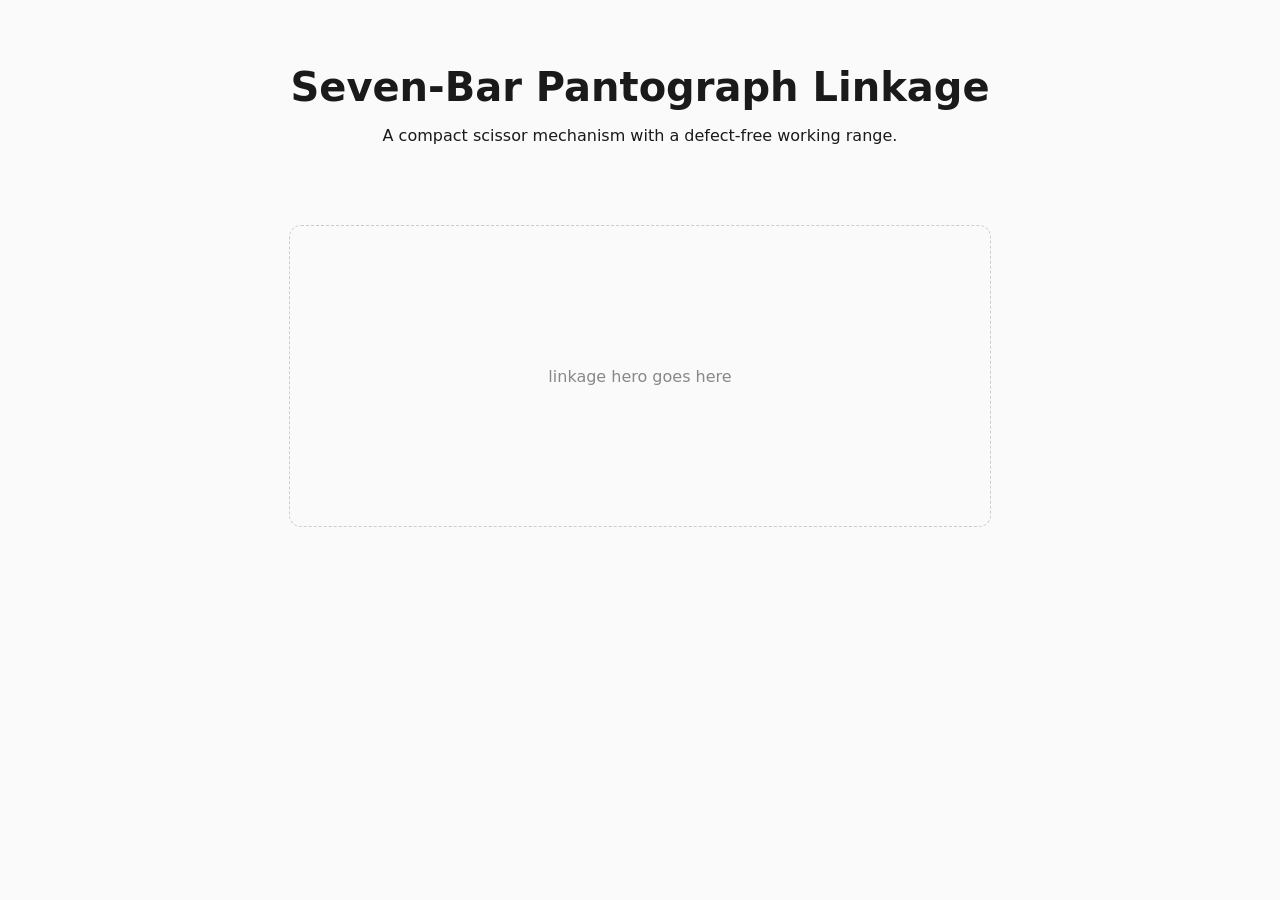
==== index.html @ 29b4f390 "Update index.html" ====
<!DOCTYPE html>
<html lang="en">
<head>
  <meta charset="UTF-8">
  <meta name="viewport" content="width=device-width, initial-scale=1.0">
  <title>Seven-Bar Pantograph Linkage</title>
  <link rel="stylesheet" href="styles.css">   <!-- pulls in the CSS -->
</head>
<body>
  <header>
    <h1>Seven-Bar Pantograph Linkage</h1>
    <p>A compact scissor mechanism with a defect-free working range.</p>
  </header>

  <main>
    <section id="hero">
      <div class="hero-placeholder">linkage hero goes here</div>
    </section>
  </main>

  <script src="script.js"></script>   <!-- pulls in the JS, at the end -->
</body>
</html>
---- styles.css ----
body {
  font-family: system-ui, sans-serif;
  margin: 0;
  color: #1a1a1a;
  background: #fafafa;
}

header {
  text-align: center;
  padding: 4rem 1rem 2rem;
}

h1 {
  font-size: 2.5rem;
  margin: 0 0 0.5rem;
}

.hero-placeholder {
  max-width: 700px;
  margin: 2rem auto;
  height: 300px;
  display: flex;
  align-items: center;
  justify-content: center;
  border: 1px dashed #ccc;
  border-radius: 12px;
  color: #888;
}
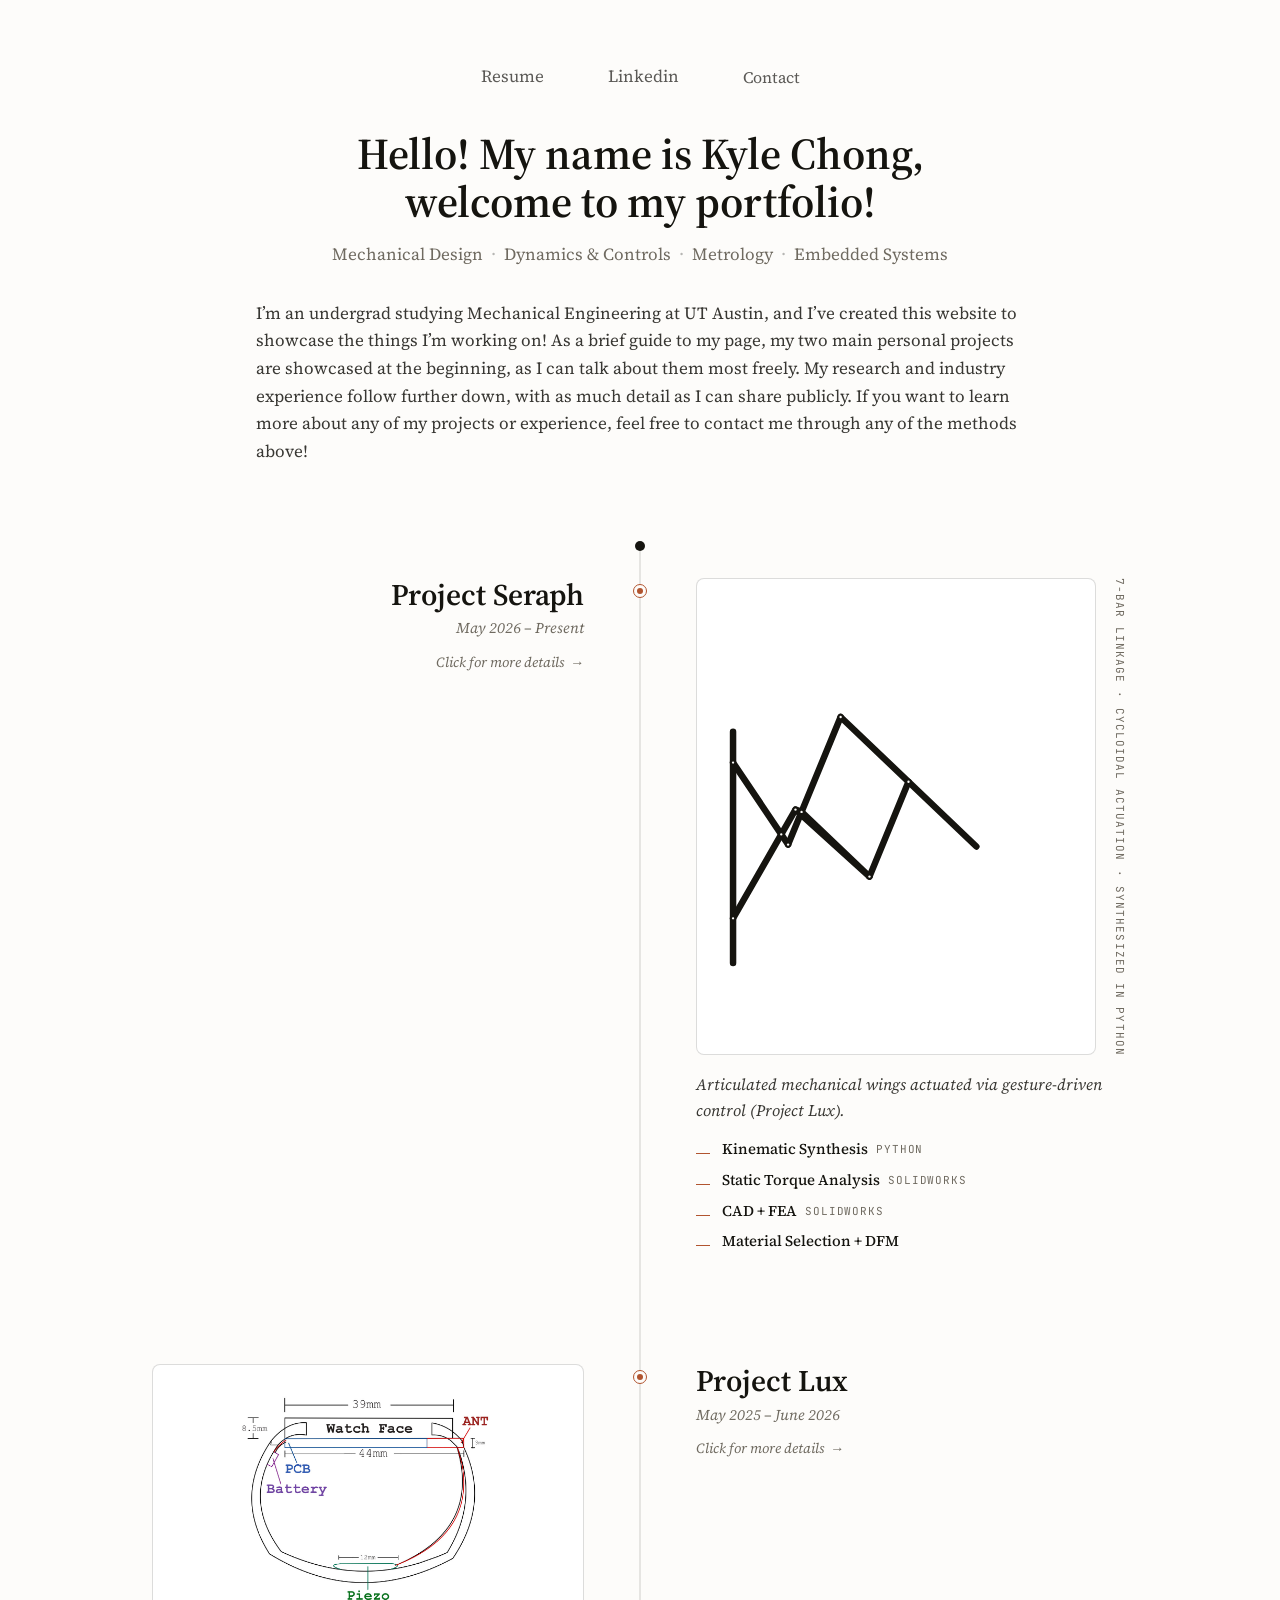
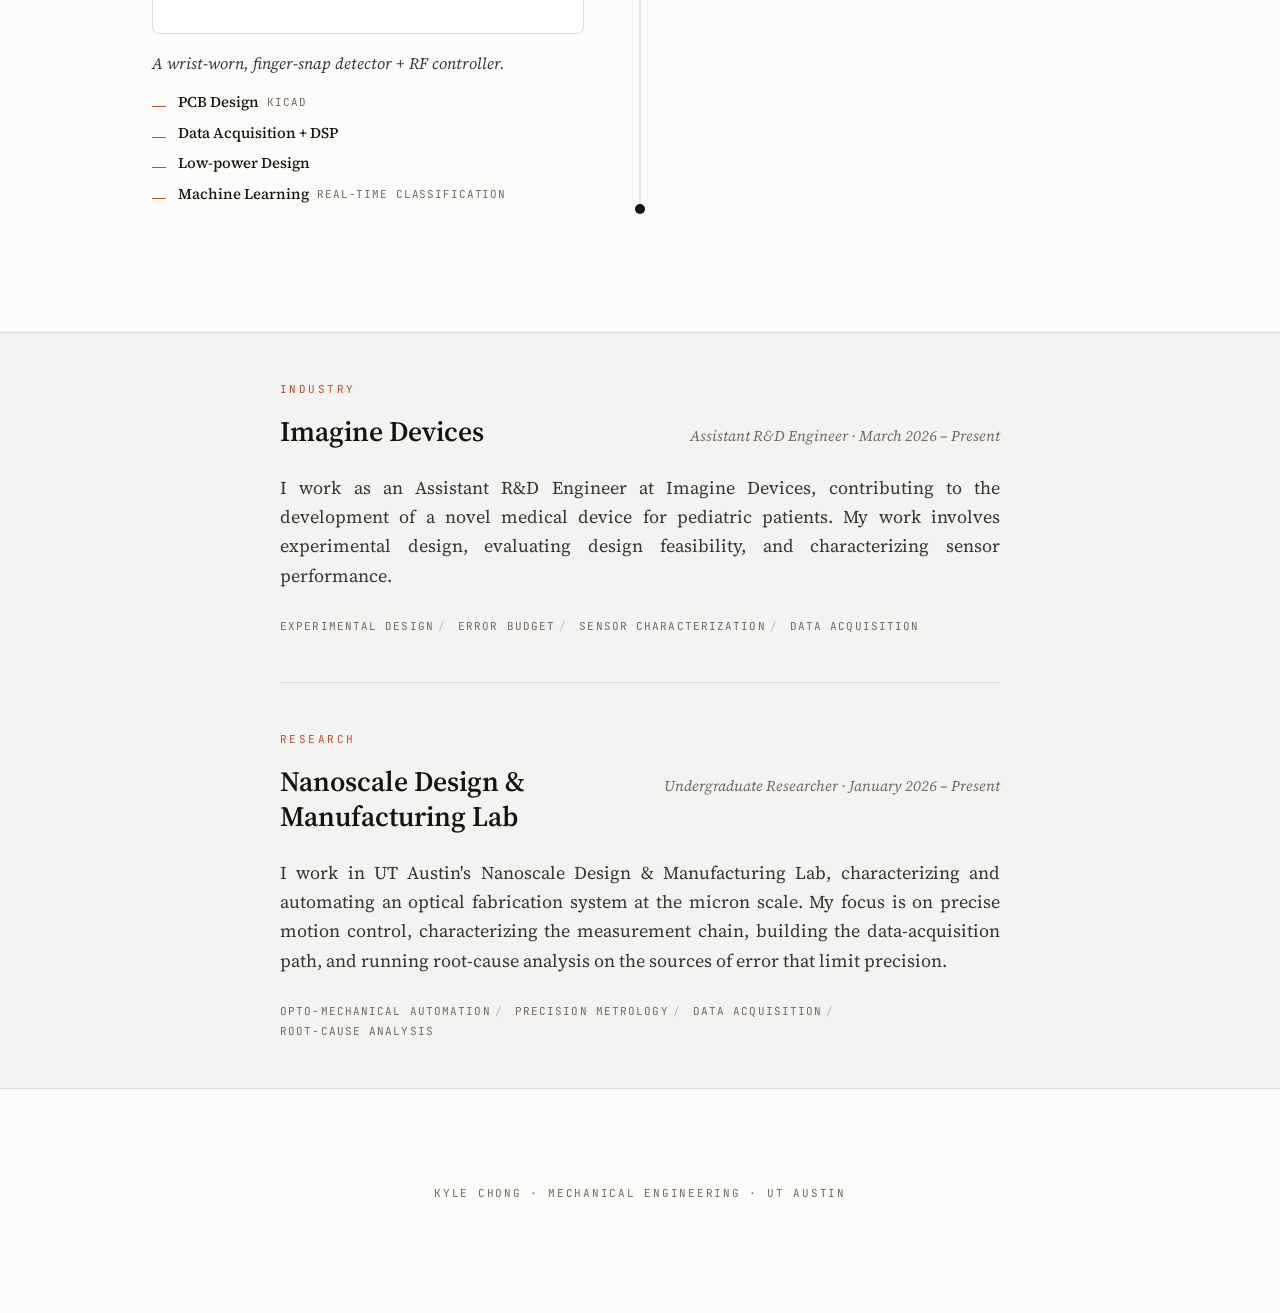
==== commit e3231a3f: "Add portfolio pages and wire up navigation links - index.html: main portfolio (replaces Vite placeho" ====
--- a/index.html
+++ b/index.html
@@ -1,23 +1,193 @@
-<!DOCTYPE html>
-<html lang="en">
+﻿<!DOCTYPE html>
+<html>
 <head>
-  <meta charset="UTF-8">
-  <meta name="viewport" content="width=device-width, initial-scale=1.0">
-  <title>Seven-Bar Pantograph Linkage</title>
-  <link rel="stylesheet" href="styles.css">   <!-- pulls in the CSS -->
+  <meta charset="utf-8">
+  <title>Kyle Chong — Portfolio</title>
+  <style>
+    * { margin: 0; padding: 0; box-sizing: border-box; }
+    body { background: #fdfcfa; display: flex; align-items: center; justify-content: center; min-height: 100vh; font-family: -apple-system, BlinkMacSystemFont, sans-serif; }
+    #__bundler_loading { position: fixed; bottom: 20px; right: 20px; font: 13px/1.4 -apple-system, BlinkMacSystemFont, sans-serif; color: #666; background: #fff; padding: 8px 14px; border-radius: 8px; box-shadow: 0 1px 4px rgba(0,0,0,0.12); z-index: 10000; }
+    #__bundler_thumbnail { position: fixed; inset: 0; width: 100%; height: 100%; display: flex; align-items: center; justify-content: center; background: #fdfcfa; z-index: 9999; }
+    #__bundler_thumbnail svg { width: 100%; height: 100%; object-fit: contain; }
+    #__bundler_placeholder { color: #999; font-size: 14px; }
+  </style>
+  <noscript>
+    <style>#__bundler_loading { display: none; }</style>
+    <div style="position:fixed;bottom:12px;left:12px;font:13px/1.4 -apple-system,BlinkMacSystemFont,sans-serif;color:#999;background:rgba(255,255,255,0.9);padding:6px 12px;border-radius:6px;box-shadow:0 1px 4px rgba(0,0,0,0.08);z-index:10000;">
+      This page requires JavaScript to display.
+    </div>
+  </noscript>
 </head>
 <body>
-  <header>
-    <h1>Seven-Bar Pantograph Linkage</h1>
-    <p>A compact scissor mechanism with a defect-free working range.</p>
-  </header>
+  <div id="__bundler_thumbnail">
+  <svg viewBox="0 0 1200 800" xmlns="http://www.w3.org/2000/svg">
+    <rect width="1200" height="800" fill="#fdfcfa"></rect>
+    <line x1="600" y1="180" x2="600" y2="640" stroke="#15140f" stroke-opacity="0.2" stroke-width="3"></line>
+    <circle cx="600" cy="300" r="16" fill="#fdfcfa" stroke="#b1542f" stroke-width="4"></circle>
+    <circle cx="600" cy="300" r="6" fill="#b1542f"></circle>
+    <circle cx="600" cy="520" r="16" fill="#fdfcfa" stroke="#b1542f" stroke-width="4"></circle>
+    <circle cx="600" cy="520" r="6" fill="#b1542f"></circle>
+    <text x="600" y="130" text-anchor="middle" font-family="Georgia, serif" font-size="64" font-weight="600" fill="#15140f">KC</text>
+  </svg>
+</div>
+  <div id="__bundler_loading">Unpacking...</div>
 
-  <main>
-    <section id="hero">
-      <div class="hero-placeholder">linkage hero goes here</div>
-    </section>
-  </main>
+  <script>
+    
+document.addEventListener('DOMContentLoaded', async function() {
+  const loading = document.getElementById('__bundler_loading');
+  function setStatus(msg) { if (loading) loading.textContent = msg; }
 
-  <script src="script.js"></script>   <!-- pulls in the JS, at the end -->
+  // Error sink persists across replaceWith since it's on window, not the DOM.
+  window.addEventListener('error', function(e) {
+    var p = document.body || document.documentElement;
+    var d = document.getElementById('__bundler_err') || p.appendChild(document.createElement('div'));
+    d.id = '__bundler_err';
+    d.style.cssText = 'position:fixed;bottom:12px;left:12px;right:12px;font:12px/1.4 ui-monospace,monospace;background:#2a1215;color:#ff8a80;padding:10px 14px;border-radius:8px;border:1px solid #5c2b2e;z-index:99999;white-space:pre-wrap;max-height:40vh;overflow:auto';
+    d.textContent = (d.textContent ? d.textContent + String.fromCharCode(10) : '') +
+      '[bundle] ' + (e.message || e.type) +
+      (e.filename ? ' (' + e.filename.slice(0, 60) + ':' + e.lineno + ')' : '');
+  }, true);
+
+  try {
+    const manifestEl = document.querySelector('script[type="__bundler/manifest"]');
+    const templateEl = document.querySelector('script[type="__bundler/template"]');
+    if (!manifestEl || !templateEl) {
+      setStatus('Error: missing bundle data');
+      console.error('[bundler] Missing script tags — manifestEl:', !!manifestEl, 'templateEl:', !!templateEl);
+      return;
+    }
+
+    const manifest = JSON.parse(manifestEl.textContent);
+    let template = JSON.parse(templateEl.textContent);
+
+    const uuids = Object.keys(manifest);
+    setStatus('Unpacking ' + uuids.length + ' assets...');
+
+    const blobUrls = {};
+    await Promise.all(uuids.map(async (uuid) => {
+      const entry = manifest[uuid];
+      try {
+        const binaryStr = atob(entry.data);
+        const bytes = new Uint8Array(binaryStr.length);
+        for (let i = 0; i < binaryStr.length; i++) bytes[i] = binaryStr.charCodeAt(i);
+
+        let finalBytes = bytes;
+        if (entry.compressed) {
+          if (typeof DecompressionStream !== 'undefined') {
+            const ds = new DecompressionStream('gzip');
+            const writer = ds.writable.getWriter();
+            const reader = ds.readable.getReader();
+            writer.write(bytes);
+            writer.close();
+            const chunks = [];
+            let totalLen = 0;
+            while (true) {
+              const { done, value } = await reader.read();
+              if (done) break;
+              chunks.push(value);
+              totalLen += value.length;
+            }
+            finalBytes = new Uint8Array(totalLen);
+            let offset = 0;
+            for (const chunk of chunks) { finalBytes.set(chunk, offset); offset += chunk.length; }
+          } else {
+            console.warn('DecompressionStream not available, asset ' + uuid + ' may not render');
+          }
+        }
+
+        blobUrls[uuid] = URL.createObjectURL(new Blob([finalBytes], { type: entry.mime }));
+      } catch (err) {
+        console.error('Failed to decode asset ' + uuid + ':', err);
+        blobUrls[uuid] = URL.createObjectURL(new Blob([], { type: entry.mime }));
+      }
+    }));
+
+    const extResEl = document.querySelector('script[type="__bundler/ext_resources"]');
+    const extResources = extResEl ? JSON.parse(extResEl.textContent) : [];
+    const resourceMap = {};
+    for (const entry of extResources) {
+      if (blobUrls[entry.uuid]) resourceMap[entry.id] = blobUrls[entry.uuid];
+    }
+
+    setStatus('Rendering...');
+    for (const uuid of uuids) template = template.split(uuid).join(blobUrls[uuid]);
+    // Patch navigation and project page links
+    template = template.replace('href="#" className="text-ink/70 transition-colors hover:text-ink">Linkedin</a>', 'href="https://www.linkedin.com/in/kylechong7" className="text-ink/70 transition-colors hover:text-ink">Linkedin</a>');
+    template = template.replace('    <a href="#"\n       className={"inline-flex items-center font-serif text-[16px] leading-none', '    <a href="contact.html"\n       className={"inline-flex items-center font-serif text-[16px] leading-none');
+    template = template.replace('    id: "seraph",\n    title: "Project Seraph",', '    id: "seraph",\n    href: "project-seraph.html",\n    title: "Project Seraph",');
+    template = template.replace('    id: "lux",\n    title: "Project Lux",', '    id: "lux",\n    href: "project-lux.html",\n    title: "Project Lux",');
+    template = template.replace('function DetailCue({ variant, side }) {', 'function DetailCue({ variant, side, href }) { href = href || "#";');
+    template = template.replace(/href="#" className=\{common/g, 'href={href} className={common');
+    template = template.replace('<a href="#" className="group/media block cursor-pointer">', '<a href={p.href || "#"} className="group/media block cursor-pointer">');
+    template = template.replace('<DetailCue variant={detailCue} side={side} />', '<DetailCue variant={detailCue} side={side} href={p.href} />');
+
+    // Strip integrity + crossorigin — blob URLs from a file:// document inherit
+    // a null origin, so crossorigin forces a CORS fetch that SRI then rejects.
+    // The manifest bytes are ours; SRI protects against CDN compromise, not this.
+    template = template.replace(/\s+integrity="[^"]*"/gi, '').replace(/\s+crossorigin="[^"]*"/gi, '');
+
+    const resourceScript = '<script>window.__resources = ' +
+      JSON.stringify(resourceMap).split('</' + 'script>').join('<\\/' + 'script>') +
+      ';</' + 'script>';
+    // Inject after <head> so the DOCTYPE stays first; prepending the script
+    // would push the parser into quirks mode. DOMParser always emits a <head>
+    // (synthesizing one if the source HTML omitted it) but may carry
+    // attributes through, so match the full opening tag. slice() rather than
+    // replace() keeps us clear of $-pattern substitution in resourceScript.
+    const headOpen = template.match(/<head[^>]*>/i);
+    if (headOpen) {
+      const i = headOpen.index + headOpen[0].length;
+      template = template.slice(0, i) + resourceScript + template.slice(i);
+    }
+
+    // Parse the template and swap the root element. Scripts inserted via
+    // DOMParser/replaceWith are inert per spec — re-create each with
+    // createElement so they execute, awaiting onload for src scripts to
+    // preserve ordering (React before ReactDOM before Babel before text/babel).
+    const doc = new DOMParser().parseFromString(template, 'text/html');
+    document.documentElement.replaceWith(doc.documentElement);
+    const dead = Array.from(document.scripts);
+    for (const old of dead) {
+      const s = document.createElement('script');
+      for (const a of old.attributes) s.setAttribute(a.name, a.value);
+      s.textContent = old.textContent;
+      // text/babel scripts with a src: fetch and inline. transformScriptTags
+      // does XHR against the src, but blob:null/ from a file:// origin is
+      // silently dropped. Inlining makes it a plain inline babel script,
+      // which transformScriptTags handles unconditionally.
+      if ((s.type === 'text/babel' || s.type === 'text/jsx') && s.src) {
+        const r = await fetch(s.src);
+        s.textContent = await r.text();
+        s.removeAttribute('src');
+      }
+      const p = s.src ? new Promise(function(r) { s.onload = s.onerror = r; }) : null;
+      old.replaceWith(s);
+      if (p) await p;
+    }
+    // Babel standalone auto-transforms type=text/babel on DOMContentLoaded,
+    // which fired before we swapped the document. Trigger manually if present.
+    if (window.Babel && typeof window.Babel.transformScriptTags === 'function') {
+      window.Babel.transformScriptTags();
+    }
+  } catch (err) {
+    setStatus('Error unpacking: ' + err.message);
+    console.error('Bundle unpack error:', err);
+  }
+});
+
+  </script>
+
+  <script type="__bundler/manifest">
+{"25f52b22-35af-4765-845d-dd92d8c0f2a4":{"mime":"image/jpeg","compressed":false,"data":"/9j/4AAQSkZJRgABAQAASABIAAD/4QCMRXhpZgAATU0AKgAAAAgABQESAAMAAAABAAEAAAEaAAUAAAABAAAASgEbAAUAAAABAAAAUgEoAAMAAAABAAIAAIdpAAQAAAABAAAAWgAAAAAAAABIAAAAAQAAAEgAAAABAAOgAQADAAAAAQABAACgAgAEAAAAAQAABFygAwAEAAAAAQAAA8EAAAAA/8AAEQgDwQRcAwERAAIRAQMRAf/EAB8AAAEFAQEBAQEBAAAAAAAAAAABAgMEBQYHCAkKC//[base64]/j5+v/EAB8BAAMBAQEBAQEBAQEAAAAAAAABAgMEBQYHCAkKC//[base64]/j5+v/bAEMAAwMDAwMDBAMDBAYEBAQGCAYGBgYICggICAgICg0KCgoKCgoNDQ0NDQ0NDQ8PDw8PDxISEhISFBQUFBQUFBQUFP/bAEMBAwMDBQUFCQUFCRUODA4VFRUVFRUVFRUVFRUVFRUVFRUVFRUVFRUVFRUVFRUVFRUVFRUVFRUVFRUVFRUVFRUVFf/dAAQAjP/aAAwDAQACEQMRAD8A/[base64]//Q/[base64]//R/[base64]//S/[base64]//T/[base64]//U/[base64]//V/[base64]//W/[base64]//X/[base64]//Q/[base64]//R/[base64]//S/[base64]/9P9UqACgAoAKACgAoAKACgAoAKACgAoAKACgAoAKACgAoAKACgAoAKACgAoAKACgAoAKACgD57/AGrSR+zv8QcH/mGH/wBGpQBu/s5kn4DfDgk5P/CPWHX/AK4rQB7PQAUAFABQAUAFABQAUAFABQAUAFABQAUAFABQAUAFABQAUAFABQAUAFABQAUAFABQAUAFABQAUAc3qPjLwhpFyLPVtf02wuSdoiubqGJ8nttdgc0Ab1vc293AlzaTJPDIMpJGwZWHqCMg0ATUAVry9s9Pt5Lu/uIrW3iGXlmdURR6lmIA/GgDM0fxR4a8QlxoGs2OqmLl/sdxFPt7c+WxxQBuUAFABQAUAFABQAUAFABQAUAFABQAUAFABQAUAFABQAUAFABQAUAFABQAUAFABQAUAFABQAUAFABQAUAFABQAUAFABQAUAFABQB4n4g+OGheH/jd4X+B1xp11LqnijTpdRjvEKeREqCcqjAncS32aTJA4+Xrk7QD2ygAoAKACgAoAKACgAoAKACgAoAKACgAoAKACgAoAKACgAoAKACgAoAKACgAoAKACgAoA/9T9UqACgAoAKACgAoAKACgAoAKACgAoAKACgAoAKACgAoAKACgAoAKACgAoAKACgAoAKACgD57/AGrv+TdviD/2DP8A2qlAG5+zl/yQb4cf9i9Yf+iVoA9ooAKACgAoAKACgAoAKACgAoAKACgAoAKACgAoAKACgAoAKACgAoAKACgAoAKACgAoAKACgAoA4/x5oGu+KPDF5oXh3XpfDV5emNDqECb5oot4MvlcrtdkBVX/AIc5HPNAHn+k/s4fBXS7I2kvhCx1WWQfvrvU0+2XUrH7zvNLubcTySuOaB3POtI0VPgj8b/Dng3whPKng3x/bXrHR5JGkisLy0USma23ElEkX5WXpnJ7AAHufWtBJ8nar4ftvj38X9e0HxM8k3gb4cG3t20tZGWLUNUuI/NaWbYRlIEOwKT9456Egg9kb3jb9nbwnHpb678J9Nt/B3jXSEM+k3unAW6tMgyIp0HySRyfcbcp4OfWgL9z1H4U+OY/iP8AD/RPF6x+RPfQlLqEjBiuoGMVwmPRZEbHtg0A0ehUCEDBuhB+lAACCSMjI7UALQAhIGMkDPSgBSQBknAoAMg8jmgAoAKACgAoAKACgAoAKACgAoAKACgAoAKACgAoAKACgAoAKACgAoAKACgAoAKACgAoAKACgAoAKACgAoA/Pj4m/wDKQf4S/wDYsyf+g6tQB+g9ABQAUAFABQAUAFABQAUAFABQAUAFABQAUAFABQAUAFABQAUAFABQAUAFABQAUAFABQB//9X9UqACgAoAKACgAoAKACgAoAKACgAoAKACgAoAKACgAoAKACgAoAKACgAoAKACgAoAKACgD57/AGrv+TdviD/2DP8A2qlAG5+zl/yQb4cf9i9Yf+iVoA9ooAKACgAoAKACgAoAKACgAoAKACgAoAKACgAoAKACgAoAKACgAoAKACgAoAKACgAoAKACgAoAKAPKPiZr3xb0SOB/hl4SsPEwaJ2n+1XwtXRx90JGwCsCO/mD0460DR4N8CtRu/HHxM1TxT8Wbl7P4k6Tava2fh2W3a1i06xdzumtQ7N55kPDSgkgcHIIoGz7QoJPk611+w+Cfxu8U2/[base64]/xE+HWp/BfxN4PsfgVq9x4fm8e3MuhXkV7PLe26s6B1u1WdnKzR4Ygg+2ACQWCfc0Pij8GNF+DXgC6+KvgzV9XHjHwxJbXs2o3V/PKdQHnok0dzGzmMpIrNwFHocjNAJ3PZP2h/Ctp4l+F2t+JDqWp6bd+G9Iv9Sszp93JbK0qW5kXzlQ4cAqOD05weaBI8p+G37PNv8QvA2i+LPjJrWpa9rep6bbSWQgvZoIdPtjCv2cRLGVDS7MNI7htzk5ycsUNs5/4T/DzX/jRa6nZfFnxJe6x4Z8CaldeHbGxt55bU3slo/zXV88TB5HCMipz2J6k7gG7HrHwatZ/AvxP8efCOyvrm88OaVb2Gq6XHdytPJai8UrLCsjksUDLlQSccnqSSxM+nqBBQAUAFABQAUAFABQAUAFABQAUAFABQAUAFABQAUAFABQAUAFABQAUAFABQAUAFABQAUAFABQAUAFAH58fE3/lIP8ACX/sWZP/AEHVqAP0HoAKACgAoAKACgAoAKACgAoAKACgAoAKACgAoAKACgAoAKACgAoAKACgAoAKACgAoAKAP//W/VKgAoAKACgAoAKACgAoAKACgAoAKACgAoAKACgAoAKACgAoAKACgAoAKACgAoAKACgAoA+e/wBq7/k3b4g/9gz/ANqpQB8p/DD9l7x74x+G3g/xPpvxu8R6DaanotjNFp0AkaK2UwIPLjKXMY2jHHyDjrk80Adz/wAMc/Ev/o4XxR/3xN/8m0AH/DHPxL/6OF8Uf98Tf/JtAB/wxz8S/wDo4XxR/wB8Tf8AybQAf8Mc/Ev/AKOF8Uf98Tf/ACbQAf8ADHPxL/6OF8Uf98Tf/JtAB/wxz8S/+jhfFH/fE3/ybQAf8Mc/Ev8A6OF8Uf8AfE3/AMm0AH/DHPxL/wCjhfFH/fE3/wAm0AH/AAxz8S/+jhfFH/fE3/ybQAf8Mc/Ev/o4XxR/3xN/8m0AH/DHPxL/AOjhfFH/AHxN/wDJtAB/wxz8S/8Ao4XxR/3xN/8AJtAB/wAMc/Ev/o4XxR/3xN/8m0AH/DHPxL/6OF8Uf98Tf/JtAB/wxz8S/wDo4XxR/wB8Tf8AybQAf8Mc/Ev/AKOF8Uf98Tf/ACbQAf8ADHPxL/6OF8Uf98Tf/JtAB/wxz8S/+jhfFH/fE3/ybQAf8Mc/Ev8A6OF8Uf8AfE3/AMm0AH/DHPxL/wCjhfFH/fE3/wAm0AH/AAxz8S/+jhfFH/fE3/ybQAf8Mc/Ev/o4XxR/3xN/8m0AH/DHPxL/AOjhfFH/AHxN/wDJtAB/wxz8S/8Ao4XxR/3xN/8AJtAB/wAMc/Ev/o4XxR/3xN/8m0AMk/Y3+JjoyD9oXxPkjHzRzkfiPto/nQA8fscfEv8A6OF8Uf8AfE3/AMm0AH/DHPxL/wCjhfFH/fE3/wAm0AH/AAxz8S/+jhfFH/fE3/ybQB9ZfCrwRq/w88F2fhXW/E134uu7WSZzqV6GE0gkcuFbdJIflzgfN0oA9FoAKACgD5l+O8NnaeOvg7rWm4XxOfFUFlFs/wBZJpk0b/bw3coq7SfQn3oGj6aoEZOuaBonibTZdH8Radb6pYT48y3uo1ljbHQ7WBGR2PUUAeZ3GgfB/wCBOg6t43tdC07w9bWcDNPPbQIszjtEh+8S7YCqDgnFA9zD/Zt8P6zpPw7fW/EcBtNV8YaleeILi3brEL6TfGh9/LCkg8gnB5FAMp2n/J1+p/8AYg2v/pzlpdQ6FL46/wDJQPgp/wBjS3/pO1MEa/7U3/JAPHH/AF5xf+lEVALc6b4w/wDJDfHP/Yr6j/6RvQC3N34U/wDJL/BP/YA03/0ljoB7nkv7Mf8AyBfiF/2PetfzipIGTeE/+Tn/AIif9i9o/wD6FJTDofSNAgoAKACgD5++N3wV8R/FifRbjw78RNW8BtpaTpMNN8xluhKUKFwk0IBj2tg853dsUAeE/wDDHPxL/wCjhfFH/fE3/wAm0AH/AAxz8S/+jhfFH/fE3/ybQBGf2NviZ5of/hoXxNgKR/q589fX7b09sUASf8Mc/Ev/AKOF8Uf98Tf/ACbQAf8ADHPxL/6OF8Uf98Tf/JtAB/wxz8S/+jhfFH/fE3/ybQAf8Mc/Ev8A6OF8Uf8AfE3/AMm0AH/DHPxL/wCjhfFH/fE3/wAm0AH/AAxz8S/+jhfFH/fE3/ybQAf8Mc/Ev/o4XxR/3xN/8m0AH/DHPxL/AOjhfFH/AHxN/wDJtAB/wxz8S/8Ao4XxR/3xN/8AJtAB/wAMc/Ev/o4XxR/3xN/8m0AH/DHPxL/6OF8Uf98Tf/JtAB/wxz8S/wDo4XxR/wB8Tf8AybQAf8Mc/Ev/AKOF8Uf98Tf/ACbQAf8ADHPxL/6OF8Uf98Tf/JtAB/wxz8S/+jhfFH/fE3/ybQAf8Mc/Ev8A6OF8Uf8AfE3/AMm0AH/DHPxL/wCjhfFH/fE3/wAm0AH/AAxz8S/+jhfFH/fE3/ybQAf8Mc/Ev/o4XxR/3xN/8m0AH/DHPxL/AOjhfFH/AHxN/wDJtAB/wxz8S/8Ao4XxR/3xN/8AJtAB/wAMc/Ev/o4XxR/3xN/8m0AH/DHPxL/6OF8Uf98Tf/JtAB/wxz8S/wDo4XxR/wB8Tf8AybQAf8Mc/Ev/AKOF8Uf98Tf/ACbQAf8ADHPxL/6OF8Uf98Tf/JtAHlcHgjVfh5+2p8GfC2teKL7xheW3hy5dtS1H/XOJP7WYJyzttXOBudj74wAAfqXQAUAFABQAUAFABQAUAFABQAUAFABQAUAFABQAUAFABQAUAFABQAUAFABQAUAFABQAUAf/1/1SoAKACgAoAKACgAoAKACgAoAKACgAoAKACgAoAKACgAoAKACgAoAKACgAoAKACgAoAKAPnv8Aau/5N2+IP/YM/wDaqUAbn7OX/JBvhx/2L1h/6JWgD2igAoAKACgAoAKACgAoAKACgAoAKACgAoAKACgAoAKACgAoAKACgAoAKACgAoAKACgAoAKACgDzT4lfDgfEC0sJLPXL/wAN61o0rXGnajYSYaKVhtIkiPySxsBhkbqOMjJoGmebrpf7WOnQ/YLPXvBGsxj5Vvr+2vre5x6tFbkxE/kKA0NvwD8INW03xQ/xF+Juv/8ACW+MPLaC0dY/JstOhf70dpDk4LZO5zgkcepIDZ7xQI8N8TWv7R0XiG+k8Faj4Pn0K4YG2j1eC+S5txtAIzbsVk5yckjr2HFA9DC0n4I6/wCJNdsvFHxv8Sp4uuNLkE1hpFrB9n0m2mH/AC0MRy07DjaZOncHsBfsfRxB2kJgHHGRwPwoEfKVh8Jfjvb/ABJHxGuvHWiS3ktlFpU6LpbhWsY5zPsVfN4Ylj827PvQVdHoHxk+Gvijx9P4S1TwhrVromqeFNSbUIZbuA3CMxjKAbAR0z3oEmanxC8A6/8AEH4Raj4B1LVLZda1WyhguL9IWWAzI6O7rFuJCsVOBu4zQF9ThPEfw6+OviX4e3Pgu+8b6J5+pJdWd9cLpjqJLG4hWIRqPN+VxlyWA7j05Auj0H4S+FfHng3w5H4e8a67Y65Hp8Nva6c1natbGKCCMRhZCXbeSAuDgd85zwAzkvhX8L/Hvw78TeIZJ/Edhe+Fdc1S/wBW+wJaMtyk92wI/fluihQCMYPtQDY6/wDhj4/t/jLdfErwt4jsLDTdWgsbTUbK5tGnlkgtCSyo4dQpYE4PagLnv9AgoAKACgAoAKACgAoAKACgAoAKACgAoAKACgAoAKACgAoAKACgAoAKACgAoAKACgAoAKACgAoAKACgD8+Pib/ykH+Ev/Ysyf8AoOrUAfoPQAUAFABQAUAFABQAUAFABQAUAFABQAUAFABQAUAFABQAUAFABQAUAFABQAUAFABQAUAf/9D9UqACgAoAKACgAoAKACgAoAKACgAoAKACgAoAKACgAoAKACgAoAKACgAoAKACgAoAKACgD57/AGrv+TdviD/2DP8A2qlAG5+zl/[base64]/Pj4m/8AKQf4S/8AYsyf+g6tQB+g9ABQAUAFABQAUAFABQAUAFABQAUAFABQAUAFABQAUAFABQAUAFABQAUAFABQAUAFABQB/9H9UqACgAoAKACgAoAKACgAoAKACgAoAKACgAoAKACgAoAKACgAoAKACgAoAKACgAoAKACgDyr44+C9W+Inwl8WeCtBaJNS1mxaG2M7FI/MDKwDMASAduM4oA0/hN4V1DwP8MfCHg/[base64]/jT4N+MNd/ay8AfGKxFsfDXh/RJrK8ZpcTLMBeBQseMsH+1Lgg4G1s4+XcAfWFABQAUAFABQAUAFABQAUAFABQAUAFABQAUAFABQAUAFABQAUAFABQAUAFABQAUAFABQB/[base64]/[base64]/FPhvwrape+JdWtNJgkbYj3cyRB2AztXcRuOOcDJrOpVhBXm7HVhcFXxEuShByfkrnHf8Lq+Ep/5nLSf/AlP8ay+uUf50eh/q5mP/PiX3HW+HfF3hfxdDNceGNXtdWitmCStayLIEYjIDY6ZFa06sJ6wdzgxeAxGGajiION+6sdFWhyHAap8Vfhrot9Lpmq+K9LtbyBissL3Me9GHVWAJ2n2PNYSxVKLs5I9WhkeOqwVSnRk0+tmdLoPiPQfFNj/AGn4c1K31Sz3mPzraRZEDr1Ulc4IyOK0p1IzV4O5x4rB1sPP2deDi+zKXiLxr4R8JCL/AISfXLLSTPkxrdTJGzgdSqsckDuQKmpWhD43Y0wmXYnE3+r03K3ZXObi+MvwomkWKPxlpG5jgbrqNR+ZIFZrGUf50dkuHsxSu6EvuZ0PiDxz4P8ACsdpN4j1uz0yO/DNbNcSqiyhQCShPBADDp61pUrwhbndjkwuWYnEOSoU3K29lsc1/wALr+Ev/Q5aV/4Ep/jWf12j/Ojs/wBXMy/58S+4P+F1fCX/AKHLSf8AwJSj65R/nQf6uZl/z4l9wf8AC6vhL/0OWk/+BKf40fXKP86F/q5mP/PiX3M9KgnhuoIrm3cSQzIsiOpyGVhkEH0IrpTvqjyJRcW4y3RLQSFABQAUAFABQAUAFABQAUAFABQB/9T9UqACgAoAKACgAoAKACgAoAKACgAoA+XviZ+z54x8e+MLzxPo/wAY/FnhK0u0hVdL0y6ljtYTFGsZMaxyoBvK724zuJ59ADgv+GS/iL/0cP47/wDA24/+SKAPFP2gPhP8Sfgj8N7rx7D8cvHOtPb3Nvbi2bU7mAHz32klxM/QdsUAeu6Z+yv8RNS02z1EftC+O4xeQRzhft1wdvmKGxn7RzjNAF7/AIZL+Iv/AEcP47/8Dbj/AOSKAPfvg/8ADDXfhjpmo2Ou+PNc8dy30yypPrUzTNbqq42RF2dgGzlvmxwMAc5APYKACgAoAKACgAoAKACgAoAKACgDgPixreqeGfhZ448SaJP9l1PR/D+p31pNtV/Lnt7WSSJ9rhlbayg4YEHuCKAPiLwHpn7c/j/wbofjXS/itokFnrtpHeQxT6daCRUkGQH22BGfXBNAHXf8K+/b2H/NWvDx/wC4fbf/ACBQAf8ACAft7D/mq/h0/wDbhbf/ACBQAf8ACB/t7/8ARU/Dp/7cbf8A+QaAD/hBf29x/wA1R8OH/txt/wD5BoAX/hB/29x/zU7w2f8Atyg/+QqAD/hCf2+B/wA1L8NH/tyg/wDkKgA/4Qv9vgf81I8Mn/tzh/8AkOgA/wCEN/b4H/NRfDB/7c4f/kOgBf8AhD/2+R/zULwuf+3SL/5DoAP+ES/b5H/M/wDhc/8AbrF/8iUAH/CKft9D/mfPCx/7dY//AJEoAP8AhFv2+v8AoefCp/7do/8A5FoAP+EY/b7H/M7eFD/27J/8i0AL/wAI1+32P+Zz8Jn/ALd0/wDkagA/4Rz9vsf8zh4TP/buv/yNQAf8I9+34P8AmbfCR/7YL/8AI9AC/wBgft+D/mavCJ/7YD/5HoAP7D/b9H/Mz+ED/wBsR/8AI9AB/Yv7fo/5mTwef+2X/wBooAP7H/b9H/Mw+Dj/ANsv/tFAC/2T+38P+Y94OP8A2zP/AMZoAP7L/b+H/Mb8Gn/tmf8A4zQAf2b+38P+Yx4MP/AG/wDjVAC/2f8At/j/AJivgs/8Ab/41QAfYv2/x/zEvBR/4C//AMboAPsn/BQAf8v/AIJP4P8A/G6AD7N/wUAH/L34JP4P/wDEUAHk/wDBQAf8vHgo/g//AMTQAmz/AIKAD/lp4KP/AH3/AIUAH/GwAf8AQlH/AL7oAN//AAUAH/LPwUf++/8AGgBPN/4KAD/lh4LP4t/8VQAef/wUAH/Lr4MP4t/8VQAfav8AgoAP+XLwYf8AgR/+LoAT7Z/wUAH/ADDvBp/4Gf8A4ugBPt//AAUAH/ML8HH/AIH/APbKAD+0f2/x/wAwjwcf+B//AG2gBP7T/b/H/MF8Hn/toP8A47QAf2t+3+P+YF4QP/bQf/HqAD+2P2/x/wAy94RP/bVf/j1ACf21+3+P+Zb8In/tqv8A8foAP7d/b/H/ADLHhI/9tk/+SKAE/t/9v8f8yr4TP/bdP/kigBP+Ei/b/wD+hR8KH/tun/yTQAf8JJ+3+P8AmTvCh/7bx/8AyVQAf8JN+38P+ZK8Kn/t4j/+SqAE/wCEp/b+H/Mj+Fj/ANvMX/yXQAf8JX+38P8AmRPC5/7eYv8A5LoAT/hLv2/h/wAyD4XP/b1D/wDJlAB/wmH7fw/5p94YP/b1D/8AJtACf8Jl+39/0Trwyf8At7g/+TaAD/hNf2/h/wA038Mn/t7g/wDk6gBP+E3/AG/h/wA008NH/t8t/wD5OoAP+E6/b9H/ADTDw2f+3y3/APk+gA/4Tz9v0f8ANLfDh/7fbb/5YUAJ/wAJ9+36P+aVeHD/ANvtt/8ALCgBP+Fg/t+j/mk/h0/9v1t/8saAD/hYf7fg/wCaSeHj/wBv1r/8saAD/hY37fQ/5pF4fP8A2+23/wAsaAE/4WV+3wOvwg8P/wDgZB/8saAE/wCFm/t6jr8HtAP/AG+Q/wDyxoAT/haP7eY6/B3QT/29xf8AywoAP+Fqft4jr8G9C/8AAqP/AOWFACf8LX/btHX4M6IfpdJ/8n0AH/C2/wBukdfgxo5+l0n/AMnUAH/C3v25R1+C2kn6XK//ACbQAf8AC4f24R1+Cmln6XK//JlAB/wuT9t0dfglpv4XI/8AkqgA/wCFz/tsjr8EdP8AwuR/8k0AH/C6/wBtUdfgfYn6XP8A90UAH/C7v20R1+Btp+Fz/wDb6AD/AIXj+2aOvwMtj9Lg/wDx6gA/4Xp+2SOvwKg/C4P/AMdoAP8Ahe/7Yo6/AiL8Lhv/AI5QAf8AC+/2wR1+AyH6XDf/ABdAB/wv79r0dfgJn6Tv/wDFUAH/AA0D+1yOvwDY/Sd/8aAD/hoT9rQdfgDIfpPJ/hQAf8ND/tYjr+z/ADH6Tyf/ABNAHt/7M3x0u/j94G1DxVfaLHodzp2qSaa8MUxmR9kMUwcFlUr/AK3aV56ZzzgAH0XQAUAFABQB4H8c/gj/AMLhg0hodXOlXWkGbaXjMsciz7NwKhlwQUGCPpjpXBjsF7e2trH1PDXEn9mOd4cylbrZ6f8ADn5p/EXwIPAnjO48GWupLrd1a+UkkkMZQCaQA+UAS2SARn3OO1fN4ih7Op7NO5+xZRmf1zCrFShyp337Lqe1fsueLbzwR8UZ/B2ro1vHrm6wmik+VoryAny8g98hoyPVh6V25XVdOt7OXX8z5zjXAxxeXrFU9eTVeae/6M/T6vpj8XPy9/aD+A3/AAriCXxrb6yb6z1fVTCltJERLGZ1lm+aTcQ2NhGcAnOa+ZzDA+y/eJ7s/aeFOJ/rzWFlTs4xve+jtZbfMxv2bfix/wAK68XjS9WmEfh/XmWG5Z2wkEucRz+gAztf/ZOT92oy3F+ynyy2Z0cYZF9dw3tKa9+Gq811X+R9e/Gv9nb/AIWzrtn4ksde/sy4htltnjkiM0bqrFlZSGUqfmORgg+1etjcv9tJSUrHwXDnFv8AZ1GVCdPmV772Z+fngP4dy+N/iFD4CW/WyaSW4iNyYy4HkBmJ2bl67fWvBoYf2lX2dz9UzTNlhME8Zy3209T6R/a00G38LeGfhr4btZXnh0m2urVJJDl3ESW67j7nHToO1ejm0OSFOC6f8A+Q4ExTxFfF15Kzk0/v5jkdC/Zc1LXPh/bePU8RwQxXGnNqAtjbsWAVC+zdvAzxjOKxp5W5U1U5ulzvxPGtOljXg3Sbala9zyv4P/Cy5+LfiK88P2upR6W1pZNeGWSMyBgskce3AK/385z2rlweFdeTinY9vP8API5bQjWlDmu7fg3+hB8XPhjc/CjxPD4autRTU3mtI7sSxxmMAO7pt2knps6570YvCujPkbuVkOcxzHDuvGPLZ2/L/M/Xnwl/yKuh/wDYPtf/AEUtfWUfgj6H4Lj/APeKn+J/mdBWhyBQAUAFABQAUAFABQAUAFABQAUAf//V/VKgAoAKACgAoAKACgAoAKACgAoAKACgAoA+MP29/wDk3fUv+wnYf+jKAPrLwt/yLGi/9eFt/wCiloA3aACgAoAKACgAoAKACgAoAKACgAoAKAPKvjt/yRD4l/8AYq6z/wCkMtAGH+zR/wAkB+HX/YDtf/QKAPcaACgAoAKACgAoAKACgAoAKACgAoAKACgAoAKACgAoAKACgAoAKACgAoAKACgAoAKACgAoAKACgAoAKACgAoAKACgAoAKACgAoAKACgAoAKACgAoAKACgAoAKACgAoAKACgAoAKACgAoAKACgAoAKACgAoAKACgAoAKACgAoAKACgAoAKACgAoAKAPz7/4Jy/8kg8T/wDY0T/+kdrQB+glABQAUAFAGB4q8Q2fhPw3qniXUObbS7aS4cA4LbBkKPdjgD3NZ1aihFzfQ6sDhJYmvChDeTsfmf8As/8Ah25+KXxmfxLrsZnhsJpNZvDg7DOXzCufTzCCB3CkdM183gKbrV+eXqfsfFWLjl+V+wo6XXKvS2v4fmaX7UXhO78D/FK38ZaQzQRa4Vv4ZE4Md5Aw8zBHfIV8+rH0qszpOnW9pHr+ZlwVj44vL3hamrho/NPb9Ufod4B8WWfjnwdo/imycMmo2yvIB/BMPllT6q4Zfwr6ChVVSmprqfk2aYGWExNTDy+y/wAOn4Hzr+2d/wAky0f/ALD0H/pLc15+c/wl6/oz67w8/wB/n/gf5xPkXUPhTJd/BHQ/ihosReS3luYNVRef3YuGWKcD/ZyEbHbBxwTXkywt8Oq0fmfeUs8Uc1qZfVe9nH1tqv1R9k/su/Fn/hNPDH/CI61cb9c0CNVRm+9PaD5Ub3aPhG9tpPJNexlmL9pDkluvyPz7jXIvquI+s0l7k/wfX790fLHwE/5OJtv+vrUf/QJa8vAf71959txR/wAiR+kfzR9hftEfBvW/i1YaH/wj91bW93pEs25bosqNHOFyQVVuQUHGOQTXr5hg5VlHlex8BwnxDSy2dT2ybUrbd1/w56FB4cPhD4Qv4YaUTtpWgy2zSLkB2SBgzDPYnOK6FT5KHJ2R5MsZ9ZzL6xa3NNP8T4f/AGMP+Sk61/2A5f8A0pt68TJv4r9P1R+k+In+40/8a/KR7x8e/wBnvXfin4s0rxFoWo21oqWyWV2lzuBVEkZxIm0HccOQVOOg55OO/H5fKtNSiz5jhfiujl+GnQrRb1uremz+4+qdOso9N0+006Ekx2kMcKE9SsahRn8BXqRjZJHxFWo6k5Te7dy5TMwoAKACgAoAKACgAoAKACgAoAKAP//W/VKgAoAKACgAoAKACgAoAKACgAoAKACgAoA+Zv2tvh34s+KHwbvfCfguyGoatNfWkyQtIkQKRPlzukKrwPegD6D0G1mstC0yyuV2TW9pDFIuc4ZIwpGR7igDWoAKACgAoAKACgAoAKACgAoAKACgAoA8q+O3/JEPiX/2Kus/+kMtAGH+zR/yQH4df9gO1/8AQKAPcaACgAoACQBk8CgDzbxZ8YvhX4FRm8WeMdJ0t158mW6jM5/3YULSN+CmgDwHV/27f2fNOdorDUtS1uQdFsLGUlvp53lD9aAOOn/brttRYjwT8JvFuvDopeARZP8A2xFxQBCv7XPxxuvms/2bvE2zsXF5/P7AooAG/a4+OVr815+zd4mKDqUF5j8xYsKAPcP2e/[base64]/AOCcv/JIPE//AGNE/wD6R2tAH6CUAFABQAUAfF/7Y/jg6b4a0zwLZXG2fWZPtV5Gp5+zQH5A3s8vI9Shrxs4r8sFTXU/RPD7LfaV54uS0jovV7/cvzPlvwd8P/2gLHTU1TwPZa1p9jq0ccwksbk24nTBMbMFkUnhjjI4z715lHD4lK9NNJn2uYZrk05+zxcotx01V7d+hP4q+Hn7RGrac914wstc1Oy0xJLjN7cm5WJVXLuqtIxB2jnAyadXD4qSvUTaROBzbJKc+XDShFy00Vr/AIH0H+xn45aa11j4fXbc2x/tGzyedjEJMn0DbWH+8a78nr6Ok/U+V8QsstKnjY9fdf6fqdj+2d/yTLR/+w9B/wCktzW2c/wl6/ozz/Dz/f5/4H+cTo/2ZLCz1T4E6fpuowJc2l299DNDINySRvM6srDuCDg1plsU8Ok/M4+MqsqebyqQdmuVp/JHxd4u0TxB+zl8XYb3SHY20Mv2qwc5C3FnIcPC574GY29xuHavHqwlha94/wBI/RMBiaOeZa4Vd3o/J9/1X3Fv9nS7W/8Aj3pl8ilFupb6UKeoDxSMAfzoy53xKfqZ8Ww5MnnB9OX80fq5X1R+HHOeMf8AkUdf/wCwddf+imrOt8EvQ7Mv/wB5p/4l+Z+ev7GH/JSda/7Acv8A6U29fP5N/Ffp+qP1bxE/3Gn/AI1+Uj9La+kPx0KACgAoAKACgAoAKACgAoAKACgAoAKAP//X/VKgAoAKACgAoAKACgAoAKACgAzQAUAFABQAUAFABQAUAFABQAUAFABQAUAFABQAUAFABQB5V8dv+SIfEv8A7FXWf/SGWgDD/Zo/5ID8Ov8AsB2v/oFAHuNAHlHxH+OHws+E8RPjnxLa6ddeX5iWSkzXci9tsEYZ8MeAxAX3oA+U5P2pfjZ8WYvJ/Z3+Fd29lM5RNc13bHbhc4JVd6Q5HX/XPjptNAE8n7MPx7+JrxS/G74w3Mdi3Muk+HlaKEg/w7sRR5H95oXoA9N8MfsUfs9eG2jmm8OSa9cIcmXVrmScsfVo1KRH6bMe1AH0JofgTwR4ZhFv4c8NaXpES9Es7OGAflGgoA6oAKAFAAHYUALQAUAfCv7JH/JVP2jP+x1uv/Sq7oA+6qACgAoAKACgAoAKACgDj/iD4i1Hwl4H8QeJ9I086pfaTYzXUFoM/vXjUsFO3Jx3OOcdKAR+UM37dPxxed9kOjQ5biJbOQhfYbpS35mpuacp9Tfst/tHfEv4veKdR8PeL9FtTY2lk10NQs4JYRHIHVVjk3O6HeGJXGD8p6jOGiWjD/aX/ac+Kfws8fnwj4V0izg0+O2hnS8u7eSZrgyDLFCHVAqnK4wTkHntQwSPn3T/ANuj44fbYUaz0a+y4HkfY5QX5+6NkobJ7Y/Ki4+VH646DfXeqaHpmp6hZvp13e2kM89pIcvBJIgZ4mPqhJU/SmQatABQAUAFAHwJ+1b+0b8QPhH8QvDnhzwfJbQ2ZsI9TvFmhWX7SJJ5IvKYtyqgRHlCrZbrxSbKij7xsLn7bY215t2/aIklx6b1Bx+tMktUAFABQAUAFAHyl+1b8PPiz8Q/Dmi2XwvvniW1nmbUbOO5+ym5V1TymLEqGEZVvlJ53Z7UmUrHwN+yzdeIrT9o7w/oesXty8tpNqFvcQyTtIokitplYdSDhhSRT2P2mqjMKACgAoAKACgAoA/IzxV+258crDXr+zGkaZoa288kQs7i0laWLYxG2RnkGXGOSABnoBSuXyowl/bj+OzDcqaQw9RZP/8AHKLj5UO/4bh+PH/PLSf/AACf/wCOUXDlR7n+zf8AtSfE/wCKfxTsfB/igab/AGdcW1zK/wBmt2jk3RRllwxkbjPXihMlo/RumSFABQAUAFABQAUAFABQAUAFABQAUAFABQAUAFABQAUAFABQB8Jfsr2NlqXxB/aNstRtory2m8b3geGZFkjYfabrhlYEH8RQB7d4m/ZZ/Z/8WLINT8B6bA8gP7ywVrFwT3BtmjH5gj2oA8JP7Et94Nknu/gn8VPEHg+WQmQW0zie3ZuwcRGHI7ZZXIHrQBTTxj+278IbZx4t8K6b8VdKtjk3elNtvSg9EiRHbj/p2ZvUmgD0HwL+2z8G/FFzDo/iiW78C62xEctrrcRiiSToR9oGUC5/ikEfuBQB9bWN/Y6nax32m3MV5azANHNA6yRsD0KspII+hoAtUAFABQAUAfn3/wAE5f8AkkHif/saJ/8A0jtaAP0EoAKACgDlvHF54i0/whrV74Sthd63BaSPZwsN26UDjC8bj3A7njvWVaUlBuG53ZbToTxNOGJdoNq78j8l/GWnfGPxzrcmueLNC1i+1EosJf8As+RAqJnaoWONVAGT0HPU18pWjXqS5pxbfofuuXVcswlL2OHqRUd/iX6s+zf2bfFHxp1TVZtH8cWFxF4esbELBJc2S2ZjkjKrHGm1I9w25yMHp19fZy6rXk+WotPSx+ecX4LK6dNVcJJe0b1tK9+7erNz9o3xX8Y/Ds2kw/De0nfTrmGT7XPa2a3j+ZnARlZJAq7eR8vPPPFXmNWvG3slp6HNwjgcsrqbx0lzJqybtp33R8IeGNJ+L3hDXoPEfhrQtZsNUgL7JV0+VhiRSrAo8ZQggngjA6jkCvDpRrwlzQi7+h+nY2vluJouhXqRcX/eXT53PSfirqv7Qvje0sNF8YaBfvYwi3u44bbTztaYQlfMZ40LBiHbcmQATjbxXRip4molGcdPQ8fJKGS4SUquGqLm1V3LpfbV+S1F+G/if9pDwkum+GPC2kaj/Z0c5Mdlc6aBCxlfcweZ41dVJJyfMGPUUYarioWhBO3oGcYLI8TzYjETjzW3UtdPJO34H3H8dPhdF8UfBM1jAirrWnZudOk4/wBYB80RJx8sgG32OD2xXt47C+2p26rY/NOGc6eX4tTfwS0l6d/kfEX7OPg7xdpHxg0O81XQNRsbaJbkPNPazRxrmBwMsygDJ4HNeLl1Gca6cos/SOLsww1TLKkadSLbtomu6P1Hr6c/FT80PGPxG/aim1LV9Jns9St7OZ5oGt7bSkki8psrtSXyHYgqeG3k98183WxGMu42f3H7Hl+UcPqnCopRb0d3Np39Lr8jyHwbD8afh9qU2r+ENG1jTb24gNtJINNeXdEzK5XEsLqPmVTkDPHWuSisRSfNBNP0PfzCWV42Cp4mpGSTv8Vtfk0fe/7O3ir4v+JrbWW+J1pMkEBh+xXFzaraSuzbvMXYqoGUAKc7RjPU9vdy+rXmn7ZH5dxbgcsoSp/UJK7vdJ3Xl3PpavSPjgoAKACgAoAKACgAoAKACgAoAKACgD//0P1SoAKACgAoAKACgAoAKACgDkfH+vXnhfwN4l8S6fEJ7vSNMu7yGMjIaSCFnUEdxkCgDyvR/gT4G1fSLHXddu7vxB4mubeOdvEqXk6XTSuoYTWzxuFiQHBjRAFCgDB7g7nU/BXxLq/ifwLFc63ci/u9Ovr7SzfKNovEsbl7dLjjjMioCxHBbJAA4oBnrNAgoA8p+Olzc2Xwc8c3dnNJb3EOi3bxyxMUdGEZwVZSCCPUUDW5lH4K/CwTi2P20TnkR/2zqG/H+79ozQFz1C7vdE8IaD9q1O9j07SdKgRHuLyY7Y40ARTJLKxJPQbmJJPUkmgRxkvxo+FEN7punt4v0w3GrqjWgSdXWRZDtQ7lyqhzwpYjJ6UDsaMPxR+Htx4sbwNB4jspPEKsYzZLJl/MUbmjz90uACSmdw9KAsWNV+JHgDQ9Su9H1jxLptjqFjAbq4tprmNJYoQAd7ITkDBB/EetArGND8Z/hZP4cuPFsXiqwOj2s4tpZy5G2YjKx7CN5ZhyqhckcjIoHY7Pw74k0LxbpEGveG9Qh1PTrnPlzwNuUlTtYeoIIIIOCD1oEbdABQAUAFABQAUAFAHlXx2/5Ih8S/8AsVdZ/wDSGWgDwr4e/G74cfBv9mz4d6l441iO2mfQbU29hFiS8uDs48uEHdjjlzhB3IoA85Pjf9qP9pjzYfhzp/8AwqrwHO2z+174EahcRHq0XAfkc/ugo/h8080Aew/DX9jr4S+BLo67rtvL448RyHfLqOtnzwZD95kgbKAk8gvvYdmoA+q4oooI0hgRY4owFVEAVVA4AAHAAoAkoAKACgAoAKACgD4V/ZI/5Kp+0Z/2Ot1/6VXdAH3VQAUAFABQAUAFABQAUAFAH4p/Eqwi8G/tgXIaNVhTxRY3+0gbdt28VyeOmP3hqepotj7b/aq+Put/A8eHdG8CW9jHqWredc3Pnw71WCPCJhFK8u5PP+z702yUrmz+y58cLv44+HdbTxrBZtruhXKswiiCRG1nT92wVi3IZHDc9NvrQgasfD37J8cfij9pyHXGjDIh1TUQCOB5sciKcdsGUYpIqWx+n3xv+KJ+D/w9vvGyaW2ryW8kUEcAfy13zNtVpHAbCA9eOTgcZzVEJXPzI1H9tz48a5dGPRxp2nbydkNlZGVsduZmlJP+cVNy+VFjRf21vjr4Z1SEeK4bXVbYMDNa3dp9lkZM87HjCFWx0JVgD1B6U7i5UfqV8L/iNofxW8F6f408Ph47e9DLJBJjzIJoziSJ8cZB6HuCD3pktHH/ALQvxM8QfCX4a3ni/wANaUmqX0c8UA84O0NushOZpVQhiowFxuX5mGT2ICR+MHxX+LPin4yeIrbxP4uS0S9tbNLGMWcbRR+UkkkoyGdzndI3OemKk0SPerX9uX41WdrDaRQ6J5dvGsa5tJCcKMDP772ouLlR9Afs5ftX/E34n/Eyx8FeJtKsLmwvoZ3e4sYZIpLYwxmQO5aR1KEgIQQDlhg9i0xNH6KMyopdyFVRkk8AAdaZB+cXxo/blOkapc+HPhJZ2999kkMcur3gZ4XK8MLeIFcgHpIxIPZSCGpXLUT58/4bA/aPtkXU572P7JJyrSadEIT9G2DP/fVFx8qO9sf2/fiKH0eO+8O6TIsMv/ExeMTK1xESBiIFyIXxnk7wTjgAYKuLlP1fglS4hjnj+7KodfowyKog/B/SPiHN8KvjzrPjq3sF1KbTNV1YR27yGNWeYzRKWYAnCl8kDrjGR1qTS2h6Tc/tk/tD6m82pWNxbW1pCxLrbaerwxg84ZnDkAe7Zp3DlR9T/s4ftf3PxF1638B/EO2t7TWr3cLC+tgY4bhwMiGSNidshAO1gdrH5cA4yJkuJ960yQoAKACgAoA/PL/goNBCnhLwhMkarI+pzhnCgMR5Pc9TSZUT0n9nDUvD/hb9lzTvGGuWaTWujWeo3txtiR5WSCaVyq7sZYgYGSBnvTB7nTfAX45+Dfjx/bltY+Ghot3o3lM0U3lSiSGYsFdWVFwQVwwI4yME84Lg0fLv7LPwB+JvgH433OreKNGlsdK0O3vIBeuV8m5eT91H5JzlgwJfOMADBwcApIbeh9HftO/tGat8DYtH0/QdEi1HUdbjmkjubwuLaIQlQQUTa0jHd0DrgYPOaGxJXPhV/wBsb9ovXZnbSbi3QDkx2WnJIFHp84kbH1NK5XKjvfhz+3T470jW4rD4o2MGq6U7COaa2hFveQHON4UEI4HdCqk9mHQu4nE/VayvbXUrK21GxlWe1u4kmhkXo8cihlYexBBpkHGfEn4j+F/hX4UuvF3iu4MNpAQkUaDdLPMwJSGJe7Ng9cADJJABNA0j8wfFn7cvxb8Q6vJD4HsbTQ7FmxbwLD9sumH+27/KSeuFjGOnPUq5XKjK0v8AbW+PPh3UI18QrZajGhHmW15Z+QzL3w0Xlsp9Dgj2PSi4+VH1b+zZ+1P4j+M3j7WPCfiHSLOwg+ySX+ntaF90aRSIjRSlyRISHBDgJyD8vIwJktWPp/4nfFDwn8JvDE3ijxZdeVCp2QW8eDPcy4yI4lJGW9TkADkkCmJK5+ZHi39uX4teIdWki8D2NpoVizYghEP2y6Yf7buNpJ64WMY6c9aVyuUp6D+238bvDWqRp4strPWLdGHn21zbfZJivfY8e3a3oWRh7UXDlR+k/wAGvjV4T+NXh19a8Olra7tGEd9p8zKZ7Zz90nH3kbB2OODgjgggMlqx6/QIKACgAoAKACgAoAKACgD4d/ZK/wCSlftFf9jxef8ApTdUAfcVABQAUAeeePPhP8OfidZGx8c+G7LWFx8k0sYWeP3jnTEif8BYZ70AfJF9+yT4/wDhjfza/wDs0fEK80EMC76Hq0hnspWHO0NtZfZfMjZh/wA9BmgCTQP2vfFHgDUrHwn+094Ju/B19cMY01q0jMunzFer7UL8DjcYXl5Odqg8AH2x4a8U+HPGWkQa/wCFNVtdY0y4z5dzaSLLGSOqkqThh0KnBB4IoA3qACgD8+/+Ccv/ACSDxP8A9jRP/wCkdrQB+glABQAUAFABQAUAFABQAUAFABQAUAFABQAUAFABQAUAFABQAUAFABQAUAFABQAUAFABQB//0f1SoAKACgAoAKACgAoAKACgDkvHniSz8IeDdb8SX9t9tg060kkNtx+/bG1YuQR87ELyMc80Aj550v8AZ08UDwNd6FP8Q9Y0C71EPL/Z2jy7dHsjJk/ZoIpN1x9nXO0qs6bh0C9KCrnr3wb1Zb/wVHpT6Xb6NdeGLq40O7tLPItlnsX8tngzz5cgxIu7JAbBJOSQTPVaBBQBi+I/D+l+K9B1Hw1rcRn07Vbd7W5jVihaOQbWAZcEZHcGgDzuX4C/CKTSG0lfCdjESuBeomNQVx0kF8c3HmA8hzIT+HFA7knwd1LUde8BLaeI7gatc6Tf6ho8l1KoP2tdOupLZJnzkMzrGCx7nJoBnjXhDwn4c079lXW3tdOhWTVNG1S8unKhmlnxKQ7Mefl2qE/ugDGMUBfU2PGGg6T4c+AvhWPR7VLY2V54euopFGZBO95bl5i5+YyOWYsxOTk560D6nV/ETwxoOv8Axg+GX9sWEN2LdNXulDqCGlgig8ouP4thOVByAQD2oEitD4Z0K6/aTvtVnsYnubLwtaywsVGFle6mjMu3pvCDYG6hSQODQHQ1vhWq2/jj4sWcCiO3TxBbyrGowoeXT7dpGAHGWPJ9TzQDPb6BBQAUAFABQAUAVry8s9OtJr7ULiO0tbZDJLNMwSONFGWZmYgAAckk4oA/OD47ftS6l8RvD3jT4ffAbQn8R6VbaNfHxB4hkUi1t7HyH+0+TnaCTGGCux5P3Fbg0AdJ+yj+y58OI/BPhr4q+LYD4r8QazZW15b/ANoDzLeyQKBEkUJyrFFCgM+cYG0LjkA/QTGOB0oAKACgAoAKACgAoAKACgD4V/ZI/wCSqftGf9jrdf8ApVd0AfdVABQAUAFABQAUAFABQAUAfjd+21ayaN8e11e3+WS606xu1P8Atxbowf8AyGKTNI7HK/F3Wr/9of8AaJGmaBP51tfXdvo+mt95IrePh5OOqhjJKT6E0gWiMj4O+O9R+CPjvxdpOpAw/aNL1bR7lWyPLu4I3aBsevnxhPYOTQgZ7B+wJpjXPxT13UyvyWGiuufR5p4gB+IVvypoUj9KPiv458A+AvCF3qvxFeGTSZf3X2SWNZmunPSJIW++e/oBySAM0yUfnVdftxpoNxNa/DP4daRommhiEMo2ySL2ZktxGqk+mWx6mlcrlPJ/i5+1Nr3xk8IHwt4k8M6XbyJPHcQXtv5nmwlD8wXeW4cHBwRSuNKx9l/8E/5ZG+FXiGJmJRPEEpUeha1t8/ypomR91OiSI0cih0YYKkZBB7EUyT8ff28bCx0/4vaLDYW0VrG3hy3crCiopY3d0CSFAGeBzUsuJ+qWheGPDbaJprNo9iSbWEkm3jyfkH+zVEnSWel6bp24afZwWm/73kxrHn67QM0CPnf9rnxXfeEvgZr8+mytBc6o0OmrIhwwS5bEoB94ww/GhjjufLX7DvwX8N69p2pfFHxPaQ6nLbXhsNNt50DxxNEiSSTlTkFjvCpkfLgnuMJFSZ+m8kMM0L280ayQupRkYAqVIwQQeCCO1Mg/Nv43/sa+IfE/xOj1z4bQadp3h/VRE15GWEK2kwO2VkiUcqygOAv8RIwBg0rFKR+kVvCttbxW6nKxIqDPooxTJPxA+H3gfRPiN+03P4S8RrI+mXmuam86RNsZ1gaaYIW6gMUAbHOCcEHmp6mnQ/bHSNE0fQNMg0bRLGDT9Ptk2RW9vGqRqvoFUAfX1qjM/GP4maXYeFP2u5rLQoEsra38SabPFHENqo03kTNtA4A3ucAcCp6mi2P2wqjMKACgAoAKAPz3/wCChH/Im+Df+wnP/wCiaTKifEOkfAf4q6x8M5/ibp0UTeFoLW4unJulV/JtiwlPk5ycbTx3pWKuj6b/AOCeqOfEvjeQA7FsbRSewJlcgfjg00KR+pdMg+aP2hfjH8I/hzZWtl470u28U6u4aey0kxRTyL2EjmUEQoegYglsHaGwcJjSPi4/t6+LbEfZvDngnRNKsEP7u3BlbaPTMflL+Sii5XKfPHxr+NV58bNS0zWtV0Cx0fUbCF4JZrPdm4ViCu/fk/Jzjk9aTY0rH7L/AAIlkm+C3gB5WLN/YFguT1wsCgfoKoh7n50ft4eJr7WPilo3g2KRjaaPp8brFn5TcXjks2PXYqDNJlRP0L+C3wc8LfCLwlYaXpNpC+qvAh1DUdg864mYAv8AMfmCA8KmcAY75JZLZ2PjzwH4c+Inhy98OeJLGC7huoZI45JY1d4HdcCSMnlWU4III6UCR8Z/stfsy+PvhL8Q9V8V+MpLNLZLCWxtVtpfNMzSyRt5nQbVCoeGwSSOOKSRTZ84/ty+LdS1n4wf8I1LM39neHbKBIIQfl824XzpZMf3mDKv0UUMcTb+En7VPwz+EHhy10bw/wDDeZ78RgXmotdx/aLmU/fZmMJIUn7qA7VGO/NFwcWze+IP7Ynw0+Jug3Hh/wAXfDKW8hmjZYpjex+dbsRxJDJ5O5WBweDg9CCOKLgos8T/AGSvGl94S+OWhWthIw0/xFI2mXUTY+eOUExE9tySBDke46E0kNrQ/cCqMwoAKACgAoAKACgAoAKAPh39kr/kpX7RX/Y8Xn/pTdUAfcVABQAUAFABQBj694e0LxRpk2jeJNNttW0+cYktruJZom+quCPxoA+IfEv7Jnin4c6tJ43/AGXPE8/hnUd/mzaDeSmSwuR/cBfcMdgsoYc8OmBQB0Hw2/a7t/7dT4dfHzRH+HfjKNvK8y4yun3LdAyStkR7jwCWaM9RJyBQB9pxyRyxrLE4dHAZWU5BB5BBHUGgD8/v+Ccv/JIPE/8A2NE//pHa0AfoJQAUAFABQAUAFAGVrmtab4c0e+17WJ1trDToXuJ5G/hRBk4HUnsAOSeBzWdWrGnBzm9EdeAwNbGYiGFw8bzm0kvNnzD8AIvEXj/xX4i+OfiCWSC11YNpukWYJCLaROMsR0OCoAPdt54zXhZQqlerPG1Nnol5f1+p+r+I08JlWBw/DOEScoe/Ul15mv8Ag39OVH1nX0J+OhQAUAFABQAUAFABQAUAFABQAUAFABQAUAFABQAUAFABQAUAf//S/VKgAoAKACgAoAKACgAoAKAMTxLoGn+KvD+p+GtVUtZarbSWs204YJKpUlT2YZyD2NAHkMMf7Q+kW6eHrZfDmuJCqwxa/ez3EEzIoA824so4mVpcckJKFYj+HOAD0PRvAXg2DwN4eXRku5dRuprie+vr2YAPc3d1IZZ5So4XcxOFH3RgZPWgRy/xv8MePvF/w9vtE+GusDRNellhdJzI0O6NWzJGJUBZCw7gc4wcAk0DRo/CDw/4z8L/AA80bQ/iBqo1nxBapILm6DtLndIzIvmMAz7EIXcRzigGdB4v0TW9c02KPw7rs3h/UrSdbiGdI1mikKAjyriJsb4mz8wDK3QhgRQI8zll/aJ1JDoz2PhfRhJ+7l1mG6urlkQ8GSCzaFP3gHKq8u3PUkUDO30rwreeBfAMPhnwEtvcX+nwYt31SSQRzzs2+WW4eJWfdIxZ2KqfmPAxQFzz/wAIfD/4gWfwZ1b4beJ5NHW/k0+6sLCawluHhK3CPhpzLEjKQ787VPHvxQBJr3gX4heIfg5Z+D7ttGh8T2Mlg0ZjluDYMLC4jkTc5i83LJGN2E6njjmgL6kWreHPjVqXjvwj4o8rwulpoVvLFcp9pvfMZr1IluvLHkYITYfK3EZ/ixQPQ6e48K+MYPjDF410ttMfQLzSItMv0nkmW8Qwyyyq0CLGYzkuoO5xxn2oER+EvCfjLw98R/Ges3DaZJ4Z8TzxXsRSSY38c0VvFAFZDGIthCMchyenvQB67QIKACgAoAKAPPviX8UPBnwl8Mz+KvG2opY2cYKxRj5priXGVihjHLO35DqxABNAHw5ZeH/i9+2dfxa14ue68B/ByOZZbTTIm23eqRgcOzY+YHqHZdi5+RWILUAfUXxA8C+E/h1+zh8QvDHgzSoNJ0y18J6wFjhXBdvsMuXkf7zue7MST60AaP7NH/JAfh1/2A7X/wBAoA9xoAKACgAoAKACgAoAKACgD4V/ZI/5Kp+0Z/2Ot1/6VXdAH3VQAUAFABQAUAFABQAUAFAH5Vf8FB9IMHjLwdruMLfabPa59TazBz+kwpMuJz/7B/gVtc+JOo+NbhM2nhizKRk97q7yi4+kYkJ9yKEEjmP22fAz+FfjFNr0EHl2Hiu2S9R1GFNxH+6nX/eyFdv98HvSY4s95/4J56SFsfHmuMuTLLYWiN6eWs0jj8d6/lTQpHmP7fN7r0nxQ0XT73emj2+kJJZDnY0kksgnf035VVPsF9aGET2T4U3/AOxR4W8I6dcXFzpF/qn2eNrubWrZri68/bl8RyxsqYbIAjGMdz1oE7nhH7SPxY/Z+8T6M/hz4V+DrKPUmljd9btrGKxVVQ5KIFRZJN3QlgoHbNDGkz0T9iv4y/DnwN4Yv/BnivWV0zVtY1vzbVZY5PKZZIYYlLShTGmXUj5mGOp4oQSR+oFMg/I79v8AtLhPiv4fvmQi3n8PRRI/YvFdXDOPwDr+dSy47H2x4U/al+Bdz4X0u4uvF1tYTpaQia2uElWWNwgDIV2HJByMrkHqDiquTZnn/jr9uj4WeHCLbwla3fiy5yNzxD7LbKO/7yUbyfQLGR70rjUTq/i9aP8AtD/s0S6x4Ss5vtOo20GrWdpJjzS9u+Xi44LYDquPvHGOtALRnxp+yd+0lonwlg1HwL48WW30S9ujdwXccZdra4ZQkiyoPmKMEXBUEqwORg5AmOSP0Dj/AGm/gNJCJx4508LjOG8wN/3yUz+lMmzPCfif+3R4H8NtBZ/Dq0/4Sy5ZszTSGS2to1HZSyb3Y+yhR6npSuNRPomf44eCdE+Gnh74meM7lvD9h4gtreaKGVHkl8yePzPLVY1LNgZOQMEc96Yran5L/CP4h+FPCv7Ry/EDW7xrfQP7R1O4+0CKRz5dykwiPlqpfkuvGOO9SW1ofscfid4FHgM/Ez+2YT4WEHnm+Abbt3bMbcbt2/5duN27jGaoix+NPxR8f+FvEv7SFz8QtHu2n8Pyatp10twYpEJit44FkPlsofgo3GMnHFT1LS0P2b8A/Efwb8T9FbxB4J1NNTsY5TBIwV43jkUBiro4VlOCCMjkHiqM2juKACgAoAKAPyp/bT+Mfw7+ImlaH4d8G6wuq3ui6jO115ccgjA8vZlJWUI43d1J9elJsuKO7/Z+/aR+Cngv4M6P4H8a6qyXsKXUd3atZXE8bJNM7bWKxsjBkbkcjnBouJpn1h8Dk+C8/hy81f4KW1pDpd7clbtraOSNzNGMhZBKA42hsqp4APHU0xO/U9roEfhJ8Qbi21r9o7XP+FuXNzZ6afEMsOoSRgmSKyjlKRrGACdoiChSAfl5GTUmnQ/QCw8YfsPeEdHVbCLw3PEqY+ewN7dOPRmlieQn/eNMnU/P39oH4gfC/wAd+IbST4W+EYfDOnWKyJJLFBFbG7ZiMOYYRtQLg7eSSDzjpSZSR+mP7Mvxm+HHiTwV4S+HWlayr+JNK0W3ins5I5I2LW8SiURs6hX24ydpPHPSmiGj5W/bz8B6tYeM9G+JVnA7abfWsdjPOoysV1AzsgY9t6H5c9dpoZUWfQ3wn/bL+GPiLw1YweO9SHhzxBbxJFdLNG5t5nUAGWKRAwCt12tgqeORgkuJxPUdQ/aj+AmnQNPJ42s5tozst1lmc/QIhp3Fys8c+H/7Zln8RPi7Y+AtH8NSpomqSSQW188n+kZRGcSPCAVVDt5G4lRyT2pXHyngH7d/w01PTPGdl8TbWJpdJ1qCKzuXUE+TdwAhQx6ASRgbfdW9qGOLHfCbxF+xx4i8PWlv8QvDkHh3xBbxrHctK921vOygAyxvGxC7jyVYDB6ZHNAO56dqa/sB6XE0sgsLkqM7LY38zH6bD/WgWpl/C3xr+yFqnxS0LR/Bvgq/03Vmul/s3Upw4h+0ryg2/aHYbiMAsnXqB1oBpn6SUyQoAKACgAoAKACgAoAKAPh39kr/AJKV+0V/2PF5/wClN1QB9xUAFABQAUAFABQAUAec/Er4T+Avi5oh0Lx3o8OpQoG8ibG24tmYYLwSj5kPTIBwcDcCOKAPiJrb45/saSebZtcfEv4PRYDRNn7dpUZbkjH3FGeozEe4jJzQBtf8E4p4X+EniiFZFMq+JZpCmRuCtaWwViOoBIIB9j6UAfoTQAUAFABQAUAFAHx38cNX1D4peOtJ+AXha4eOBmW98RXEQyIoEIYRk+wIYjoWZBnqK+bzWpLE1o4Km/OX9f10P2vgLBUskyytxTjY3esaSfVvS/6eikz6z0jSrDQtLstF0uEW9lp8KW8Ea9FjjUKo/IV9DTpxhFQjsj8dxuMq4qvPEV3eUm235s0as5goAKACgAoAKACgAoAKACgAoAKACgAoAKACgAoAKACgAoAKAP/T/VKgAoAKACgAoAKACgAoAKACgAoAKACgAoA47x54/wDCXwz8OT+LPG2ojS9Jt3SN5zHJJ88hwihIlZiSeOn1oA6m0uob60gvbY7obmNZYyRjKuNwOD7GgCxQAUAFABQAUAFABQAUAFABQB4T8dfj74S+B2gLd6pnUte1AFNL0iA5nuZegJAyUjBwGfHsATxQB88/DD9n7xf8W/E0Hxr/AGm/9MvHxLo/hdsi1soWwyCaI9COD5RySRmUscqAD76REjRY41CooAAAwAB0AFAHlnx2/wCSIfEv/sVdZ/8ASGWgDD/Zo/5ID8Ov+wHa/wDoFAHuNABQAUAFABQAUAFABQAUAfCv7JH/ACVT9oz/ALHW6/8ASq7oA+6qACgAoAKACgAoAKACgAoA8R+NHwG8JfHK20e28U3l/[base64]/wTxVr1jZfEAx2RbKrLpu+VV9CVuFVj74H0pWK5j0jT/wBgj4UQaQ1lqWr6zeahJtJvY5IodmDk+XF5bqA3Q7959CKLC5jQ0T9hL4P6Pqtpqc2o63qa2kqS/ZrmeARSFDkK/lQI2045AYUWDmPtSmSeX/FX4QeCvjFoUeh+MLVm+zuZLW7gIS5t3IwTG5B4YfeUgqcAkZAIBp2PiS8/4J4RteMbD4gtFZs3yrNpvmSKPQstygY++F+lKxXMereD/wBhb4SaA8Fz4iudQ8T3ERDMk7i3tmI/6ZQ4fHsZDRYXMfZdlY2WmWcGn6bbRWdpbIIoYIUWOONFGFVEUAKAOgAwKZJ8wfFb9kP4YfE7UrnxBF5/hzW7v5pbiw2+VK/9+SBhtLHuVKEnkknNFhqR85N/wTvuvNIT4hx+V6nSzux9PtWP1pWK5j2HwF+w18LvC13b6l4mvLvxZdW7iQRXAWC0YqcjdAm5mGeqtIVPQgjNFhcx758V/gx4O+MHhuz8MeJVuLW106ZZrV7FlieFlQphQysm3acYK49KYkz5wH7APwkBBOv+ImHp51p/8jUrD5j6JPwP8C/8Kmb4MiK4Hht4hGT5v+kbhMJxJ5mMbvMAbpjtjHFMVz52P7APwkJJGv8AiIA9vOtP/kalYfMfSnwk+D3hL4MeH7jw94TNzLFeXBubie7kEkskm0IMlVVQAqgABRTE3c9UoEFABQAUAfEup/sGfB6/v7i8ttT13To5nZ1t4J7cxxhjnanmQO2B2yxPvSsVzFD/AIYA+Ev/AEMHiL/v9af/ACNRYOY+mfhN8I/Cvwa8Ny+GfCZuZLe4uGupprtxJLJKyqmSVVFACqAAFFMTZ6hQI+bvjT+zD4A+M9z/AG1fNNoviFYhENRtAp8xV+6J4m+WTb0BBVsYG7AAosNOx8yWP/BPFFuwdT+IBktFPKwabskYezNcMFP4NSsVzHqNz+wX8HJrW2gi1HXbaWAN5k6XEJebOMbw8DKNuONir15zxRYXMd/8Kf2UPht8I/FEfi/RLrU9S1S3ikige/miZYvNUo7KsUUeWKkrzngmiwOR9Ca/4f0XxTpF3oHiGxh1HTb6MxT286hkZT/IjqCMEHkEGmSfC/i79gDwXqVw1x4N8TXugKxybe6hW+jHsjb4nA/3mY+9KxXMcnp3/BPFFuFbVvH5eAH5kt9O2uR7O9wwH/fJosPmPrj4Tfs6/DT4OSSX3hqylutWmTy31G/YS3ATuqEKqxg99ijPcnAp2JbPYNb0TSPEmlXWh69ZQ6jp16hint51Dxup7EH8weoPI5oEfC3jH9gLwRqly1z4M8SXnh1XOTb3MQv4gPRCXikA/wB53pWK5jl9L/4J5WaTq+t+PpZ4B96O109YnP0keeQD/vg0WHzH0n8Mv2VPhN8LdYtvEelWt1qes2gPkXeozCQxMwwWSNFSMNg8NtJHYiixLkfSVMQUAFABQAUAFABQAUAFAHw7+yV/yUr9or/seLz/ANKbqgD7ioAKACgAoAKACgAoAKAGuiSo0cih0cFWVhkEHqCD2oA/EP8AZp+F3xVuPAuqfGn4I601v4q8PavcWM+jygGDUrRLeCYR4OFL5kf5X68FWRlBIB+lvwG/aP8ADnxkgn0O/t28N+OdJzHqeh3eUlV4+JHhD4ZkDZBBG9DwwxhiAfSNABQAUAFAHm/xY+Idh8MfBGoeKLseZOi+TZw95bmQERr9Afmb/ZB71xZhjI4ai6j+XqfUcH8NVc6zKngqei3k+0Vu/wBF5tHnf7Ofw81Dw14cuvGnioyTeK/GL/br2SYfvI43JeOM55BOd7DjBOMfLXHk2DlTputV+OerPpfEziSljMXHLsDZYfD+7FLZtaN/ovv6n0ZXsn5kFABQAUAFABQAUAFABQAUAFABQAUAFABQAUAFABQAUAFABQAUAf/U/VKgAoAKACgAoAKACgAoAKACgAoAKACgAoA+MP29/wDk3fUv+wnYf+jKAPrLwt/yLGi/9eFt/wCiloA3aACgAoAKACgAoAKACgAoA+df2gv2hNF+Cej29nawf234z1vEWj6NFlpJndtiySBMsIw3Axy7fKvcgA81+A/7Outrr7fG/wCPM39u/ETUys1vbTYeHSlx8iov3fNUHAA+WPouWy1AH2pQAUAeVfHb/kiHxL/7FXWf/SGWgDD/AGaP+SA/Dr/sB2v/AKBQB7jQBzXifxl4S8F2J1LxbrdjoloASJL2dIQcddu8jcfYZNAHyTr/AO3V8M1vZdI+HOia34/1JeETTrV44nPT70i+Zj3ER9s0AYVt8Tv22viB/pHhP4Z6V4L06X/Vy63KTMoP95JHjkP18gCgAk+Ef7bXik58R/GHTdBhb/lnpVuFZc9gYoIWP4yGgAT9kP4wXXz6z+0X4knduojjuFA/Fr0/yFAEh/Y3+IaDNv8AtAeKY39SJT+guxQBAf2Yf2k9EPm+Gv2iNTumHKpqEM+z6ENcXA/8doAtR+H/ANvvwwuYfFHhfxikY4juIkhdgO25YLfn/eb8aAN39kfwB8VvCWt/[base64]/iN8TtS+GPhPRrnSPGPiS91SO51K4gZnikuJXhZFF1Gy5STkMuc0AdmPE3/BQq3O8+DfCdyB/D5sYz+V6p/WgCzH8W/wBt3SsPrnwa0jUlHUafc7GP0/0qf+VAEdz+2T478Ijzfib8DvEmh2if6y7tw8sSjvhpIo4z/wB/BQB6N4T/AG2P2e/FIjSbxFJ4fuX4MGr27wFSf70i74R/38oA+nNG13RPEWnxar4f1K11WxnGY7mzmSeJx6q8ZKn8DQBq0AFABQAUAfn3/wAE5f8AkkHif/saJ/8A0jtaAPVPj/8As1W/xFuIviF8PLv/AIRb4l6Riaz1G3PkrdMg+WO4ZRnOPlWTqBw2V4ABX/Z9/aOn8b39z8LvinZ/8I18TdDLRXFpMvlR3wj4MsAY8sR8xRcgr86EpnaAfXFABQAUAfFe0/tD/G0khpfAPw8kxkN+6vL3P5MCy+/7te2+vmP9/wAZ/wBO4fi/6/D1P3S/+qfDemmLxS+cYfpo/wDwJ/3T7U6V9OfhYUAFABQAUAFABQAUAFABQAUAFABQAUAFABQAUAFABQAUAFABQAUAf//V/VKgAoAKACgAoAKACgAoAKACgAoAKACgAoA+MP29/wDk3fUv+wnYf+jKAPrLwt/yLGi/9eFt/wCiloA3aACgAoAKACgAoAKACgD5+/aC+PeifBDw0kixjVfFWrkwaNpMZzJPM3yq7qPmESsRkgZY4UcngA8y/Z4+AGt2Osz/ABx+Nkn9rfEnXv38cUwBTS4pAMRooyolA+X5RiNfkX+IkA+zqACgAoA8q+O3/JEPiX/2Kus/+kMtAHkXws+KfgL4U/s0fDvXPHetQaVbnQ7URRud087BPuwwrl3PrtBx3wKAPJpfjn+0R+0E01h+z74W/wCET8MPL5X/AAlGtAK7KDgmJSHQe4RZWHqpoA67wr+xJ4Tn1Y+K/jT4i1P4l+IJVAc300kdqpHOAgYyMF6KDIEx/BQB9deGPCHhXwVpw0jwjotlodiDu8iyhSFC395ggG5vUnJoA6OgAoAKACgAoAKACgAoAKACgAoAKACgAoAKACgAoAKACgAoAKACgAoAKACgAoAKACgAoAKACgAoAKACgAoAKACgAoAKACgAoAKACgAoAKACgAoAKACgAoAaXUdWFADTNEOsi/mKAGm5tx1mQf8AAhQA03doOs8Y/wCBD/GgBpvrIdbmIf8AA1/xoAadR08dbuH/AL+L/jQAw6ppg63sA/7aL/jQAh1fSR1v7cf9tU/xoAZ/bWjdf7Rtv+/yf40ANOu6IOupWo/7bJ/jQA0+INBHXVLMf9t4/wDGgBp8R+Hh11az/wC/8f8A8VQA0+JvDg66xYj/ALeI/wD4qgBp8U+GR11qwH/bzF/8VQA0+LPCw665p/8A4Exf/FUANPi7woOuu6d/4FRf/FUANPjHwiOuv6aP+3qH/wCKoAb/AMJp4OHXxDpn/gXD/wDFUAMPjfwWOviPSx/2+Q//ABdADT468EdD4l0r8byD/wCLoA808X+Gf2cvHdtLa+LrfwrqQlBBleW1ScZ7pPGyyofdWBoA+Vte/Zc+FWiTPrPwO+Lz/D7WI2Doiask1qxHIVsSpKAfVncY6qaAM+D9pz43fBa/Sx+Ltpo/xF8PkYGteHLq3NwoHVpI4sDgdVeKLPUOcGgD688AftI/Bf4jaVHqWieLbC1lK5ls9RmSzuoj3DRSsucf3kLKexNAHfH4k/DsdfF2i/8Agfb/APxdADT8S/hwOvjDRB/3ELb/AOOUAfBP/BP/AMb+C/DXwq8R2XiPxHpekXMviSeVIb28ht5GjNpbKHCyOpKkgjIGMg0AfeA+Knwwb7vjXQT9NStf/jlAHzV+0L4E+E3xhsbfxH4b8caHoPxB0HbNpOrwajbxuWiO9IZnR9xTdyrDlGORwWUgDf2dP2ptN8Y2lz4F+K19ZaF468P/ALmeSaeJLfUETjz4pAfLLd2VWIOdyfKSFAPqX/hYHgPj/iqdI5/6frf/AOLpNpblRhKXwo8I+Ovxj05PDEfg/wCG+qWmueJ/FUv9mwLp9zHM8CyYDuxjY7WYHamSOSW/hNeHm+YqNP2NB3nLTTofqvh3wdOri3mWaQcMPRXO3KLSlbZK61Std2vtbqeu/Cj4d6f8MPBWn+GLQK9wi+bezr/y2uXA8x8nnH8K+igV6GX4OOGoqmt+vqfH8YcS1c6zGpjam20V2itl+r82z0iu0+YCgAoAKACgAoAKACgAoAKACgAoAKACgAoAKACgAoAKACgAoAKACgD/1v1SoAKACgAoAKACgAoAKACgAoAKACgD4z+JX7EPwz+KHjbVvHeua/4htr/WJFkmit7i3MKFUCARiW3dguFGFLEDtgYAAOF/4dxfB3/oZfE//f8As/8A5FoAP+HcPwdPXxL4nP8A23s//kWgA/4dxfB3/oZfE/8A3/s//kWgA/4dxfB3/oZfE/8A3/s//kWgD6i+CfwR8M/Anw3d+GPC2oalqNre3ZvHfUpUkZXZFTCCOONVXCg/dyT1PSgD2SgAoAKACgAoA8i+Nfxj8M/BHwRdeLfEDiWc5h06xVsS3l0VJSJeDheMu+CFXnk4BAPnT9nn4M+JvFfiaT9o745p9q8WatiXRdNmGYtMtW+aJhG2djgH92vVAdx/eMSoB90UAFABQAUAfAfx9/ak0jV7fX/hF8KNMPjW/u9PuodbvoVMljYWBRkvGLL/AKxkiLfNny1JGSxyld2WQUsXSjJXTlH80cmYSccNUlF2ai/yPEfBP7MGgfEa00EXnj/TYteudNju7fSmtjdTWtqADGgzMu0KpBCBRgdBjmvpMdn+W0MXPCfVouUX5f5Hn4XhPOKuWwzRzmqUtOaztf1vr699D6Ph/Zd+KdvEkEHxp1aKKNQqIgulVQOgAF5gD2rP/WDA/wDQHH8P8jk/sXF/9BUvx/zJP+GYviv/ANFs1j/yb/8Akyj/AFgwP/QHH8P8g/sXF/8AQVL8f8w/4Zh+Kvf42ax+V3/8mUf6wYL/AKA4/h/kH9i4v/oKl+P+Yf8ADMHxT/6LZrH5Xf8A8mUf6wYL/oDj+H+Qf2Ji/wDoKl+P+Yf8Mv8AxS7/ABr1j8rr/wCTKP8AWHBf9Acfw/yD+xMX/wBBUvx/zD/hl74of9Fr1j8rr/5Mo/1hwX/QHH8P8g/sTF/9BUvx/wAw/wCGXfid/wBFq1j/AL5uv/kyj/WHBf8AQHH8P8g/sTF/9BUvx/zD/hlz4md/jVrH/fN1/wDJlP8A1iwX/QHH8P8AIP7DxX/QVL8f8w/4Zb+Jf/RadY/75uf/AJMpf6xYP/oDj+H/AMiH9h4r/oKl+P8A8kL/AMMt/En/AKLTrH/fFz/8mUf6xYP/AKA4/h/8iH9h4r/oKl+P/wAkH/DLXxH/AOi06x/3xc//ACbR/rFg/wDoDj+H/wAiH9h4r/oKl+P+Yf8ADLPxG/6LRrH/AHxc/wDyZT/1iwf/AEBx/D/5EP7DxP8A0FS/H/MP+GWPiIevxn1j/v3cf/JlH+seE/6A4/h/8iH9h4n/AKCpfj/mJ/wyt8Qu/wAZ9Y/793H/AMmUf6x4T/oDj+H/AMiH9h4n/oKl+P8AmJ/wyp4/7/GbV/8Av1cf/JlH+smE/wCgOP4f/Ih/YWJ/6Cpfj/mH/DKXjw9fjJq//fqf/wCTKP8AWTCf9Acfw/8AkQ/sLE/9BUvx/wAxP+GUfHR6/GTV/wDvzP8A/JlH+smF/wCgOP4f/Ih/YWJ/6Cpfj/8AJB/wyf43/wCixat/35n/APkyj/WXC/8AQHH8P/kQ/sHEf9BUvx/+SE/4ZN8a/wDRYdW/78zf/JlH+suF/wCgOP4f/Ih/YOI/6Cpfj/mJ/wAMl+Mj1+MGrf8Afib/AOTKP9ZcN/0Bx/D/AORF/YOI/wCgmX4/5h/wyT4vPX4v6t/34m/+TKP9ZcN/0Bx/D/5Ef9g4j/oJl+P+Yh/ZH8WHr8XdVP8A27y//JlH+s2G/wCgOP4f/Ii/sCv/ANBMvx/zG/8ADIfig9fi3qh/7d5f/kyj/WbDf9Akfw/+RD+wK/8A0Ey/H/Mb/wAMgeJD1+LOpn/t2l/+S6P9ZsP/ANAkfw/+RD+wK/8A0Ey/H/MT/hj7xAevxW1M/wDbtJ/8l0f6zYf/AKBI/h/kP+wK/wD0Ey/H/MT/AIY7109fipqR/wC3aT/5Ko/1nof9Akfw/wAhf6v1v+gmX4/5jf8AhjjWT1+KWon/ALdX/wDkqj/Weh/0CR/D/IP9X63/AEEy/H/MT/hjbVT1+J+on/t1f/5Ko/1nof8AQJH8P8g/1frf9BMvx/zG/wDDGeonr8TdQP8A26t/8k0f60Uf+gWP4f5B/q/V/wCgmX4/5h/wxhfHr8S78/8Abq3/AMk0f60Uf+gWP4f5D/1fq/8AQRL8f8xv/DF12evxJvz/ANuh/wDkmj/Wij/0Cx/D/IX+r1X/AKCJf18xP+GLJz1+I98f+3Q//JFH+tFL/oFj+H+Qf6vVP+giX9fMT/hilz1+It8f+3T/AO6KP9aaX/QLH8P8h/6vVP8AoIl/XzD/AIYnz1+Id6f+3T/7fR/rTS/6BY/18g/1eqf9BEv6+Yn/AAxKh6/EG9P/AG6f/b6P9aaf/QLH+vkL/V6p/wBBEv6+Yn/DEcB6+Pr0/wDboP8A4/R/rTT/AOgWP9fIf+r0/wDoIl/XzD/hiG17+Pb0/wDboP8A49R/rVT/AOgaP9fIP9XZ/wDQRL+vmJ/ww/Zd/Hd4f+3Rf/j1H+tUP+gaP9fIP9XZ/wDQRL+vmH/DD2nHr45vD/26L/8AHaP9aof9A0f6+Qf6uy/5/wAv6+Yn/DDml9/G94f+3Rf/AI7R/rVD/oGj/XyF/q7L/n/L+vmH/DDekHr41vD/ANuif/HKP9ao/wDQNEf+rkv+f8v6+Yf8MM6L38Z3n/gIn/xyj/WuP/QNH+vkH+rkv+f8v6+Yf8MMaF38Y3n/AICR/wDxdH+tcf8AoHj/AF8hf6uS/wCf8v6+Yf8ADC/h/v4wvP8AwFj/APi6P9a1/wBA8f6+Qf6uP/n/AC/r5h/wwr4b7+Lrw/8AbrH/APF0f61r/oHiP/Vx/wDP+Qf8MKeGO/iy8/8AAWL/AOKo/wBbP+oeIv8AVv8A6fSD/hhPwt38V3h/7dYv/iqP9bP+oeI/9XP+n0hf+GEvCXfxTef+A0P+NH+tn/UPEP8AVv8A6fSD/hhHwh38UXn/AIDQ/wCNH+tj/wCgeIf6t/8AT6Qn/DBvgknJ8SXZ/wC3aCj/AFtf/QPEP9W1/wA/pC/8MG+B/wDoY7z/AMBoP8KP9bX/AM+I/cL/AFaX/P6Q7/hg7wN/0MV7/wCA8H+FH+tr/wCfEfuH/q0v+f0hf+GD/AnfxFff9+IP8KP9bZf8+I/cH+ra/wCf0h4/YQ8Bd/EN/wDhBb//ABNH+t0v+fEQ/wBWo/8AP6Q//hhH4f8A/Qf1H/v1b/8AxFH+t0/+fEfuD/VqP/P6Qv8Awwl8Pf8AoP6j/wB+rf8A+Io/1un/AM+I/cH+rUf+f0hf+GEvh7/0HtS/792//wARR/rdP/nxH7g/1Zh/z9kKP2E/h5/0HtS/792//wAbo/1vqf8APmP3B/qzD/n7Id/wwp8O/wDoPan/AN8W3/xuj/W+p/z5j9wf6sw/5+yF/wCGFPh1/wBB3VP++Lb/AON0f631P+fMfuD/AFZp/wDP2Qv/AAwr8Of+g7qn/fNt/wDGqP8AW+r/AM+Y/d/wQ/1Zp/8AP2Qv/DCvw4/6Duq/9823/wAao/1wq/8APmP3MP8AVmn/AM/ZDv8Ahhb4b/8AQc1X8rb/AONUf64Vv+fMfuf+Yf6sU/8An5L+vkKP2F/ht/0HNW/K2/8AjNH+uFb/AJ8x+5/5h/qxS/5+SF/4YX+G3/Qc1b/yW/8AjNH+uFb/AJ9R+5/5i/1Ypf8APyX4C/8ADDHw1/6Dmr/+S3/xmj/XCt/z6j9z/wAx/wCrFL/n5L70eZ/GP9lLwP8ADX4ca1410fVNSub3TPs3lx3Bg8s+dcxQNu2RK3CuSMEc16eTcR1MVi4YedOKTvsuyb7nBmeRww2HlXhUldW6+aR6B4c/Yy+HGreH9J1W51fWEmvrOC4dUe2ChpY1cgZgJwCeMk1+QYjh2hKpKXM1dva1vyP6YoeM2Z0KcaCoU3ypK7Um3bS7fNq318zcH7Efwv76xrh/7a2v/wAjVl/q1Q/nl+H+Rp/xG/Nf+gel/wCAy/8Akh4/Yk+FffVtd/7/AFp/8i0f6tYf+eX3r/In/iN+b/8AQPS/8Bl/8mO/4Yl+FH/QV17/AL/2n/yLR/q1h/5pfev8hf8AEb84/wCfFH/wGX/yY7/hib4Uf9BTXv8Av/a//ItP/VrD/wA0vvX+Qv8AiN2c/wDPil/4DL/5MX/hif4T/wDQT17/AL/2v/yNR/q1hv5pfev8hf8AEbs5/wCfNL/wGX/yY4fsU/Ccf8xHXf8AwItv/kaj/VrDfzS+9f5C/wCI251/z6pf+Ay/+SHf8MVfCb/oIa5/4EW3/wAj0/8AVvDd5ff/AMAX/EbM7/590v8AwF//ACQo/Ys+Eo/5ftb/APAi3/8Akej/AFbw3d/f/wAAn/iNeefyU/8AwF//ACRh+JP2I/A91pU0fhXXtS03VApMMt55NzBu7CSNY4mI91cY9DT/ANW8L3f3i/4jVnn8tP8A8Bf/AMkfF1r4NsPhF4sTwt+1BoV/pmmX7EWPiPQphJYtg4+dWidiOpONsijGYyDuo/1cwvd/eL/iNWe/y0//AAF/5n3JpP7JHwO13TrbWNF1XUtR0+8QSwXFveQSRSI3IZWWHBFP/VzC+f3i/wCI0592h/4D/wAE1l/Y2+EAGC+rN7m6T+kVH+rmF8/vF/xGjPv7n/gP/BF/4Y3+EH97Vv8AwKT/AONUf6uYTz+8T8Z8/wC8P/Af+CJ/wxv8If7+rf8AgSn/AMap/wCruE7P7yf+Iz8QfzQ/8B/4J578T/2MtFbwhfXHwtvruDxLar5tvFfyJLBcbeWhOI1Ksw+62cA9eDkH+ruE7P7xf8Rm4h/mj/4CjxT4I+B/gf8AErwdrL+M7jV/Cni/wYkh8Q2JnjjMYhJDTRpLC52EjaVOWV/lPVS2VfIMHGDlJtJef/AO/KvF7iWviYUKShOUnZJx6v0af4mn+yfpmh3vxtup4LWRrOz0+7utN+1EPLH+9jjR2ZQql/LdgSFAySQBxXi8Pwg8Y2lok2rn6d4wYrE0+G4xlNc0pxjO2iejbXV2ul1P1Ir7w/kwKAOR8d+BvDXxJ8Kaj4K8X2jX2i6oIxcQrJJCzeTKs0ZDxsrArIitwcHGDkEigD8zf2q/2YPg98LPB3hTWPBmk3Fnd6r4qsdLuGku55g1tPDcO6gSMQCTGvzDkUAfZfgT9kn4G/DvxPp/jLwxoVxBrGmFntpZb25lWNnQoW2NJtJ2sR8wI56ZxQB9K0AFABQAUAFABQAUAFABQAUAFABQAUAFABQAUAFABQAUAf/X/VKgAoAKACgAoAKACgAoAKACgAoAKACgAoAKACgAoAKACgAoAKACgDN1nWNM8PaRfa7rNylnp2mwPc3M8hwscUalmY/QCgD8qPg34ps/2rv2s9Q8R+L47i48O+FtNm1Pw/pU7DyYfInt4YTJHypZvMMz4PLhQSVUCgD9aaACgAoAoapqmm6Jp1zq+sXcVhYWcbSz3E7iOONFGSzM2AAKAPzo8U/En4hftZ6tqHg/4W3Ung/4TaY23XPE9yDC13GM+YkZbHykf8swQSOZCqnbSlJJXb0NKVKdSap0023oktWzObUdD8OeBvEnwy/Zt8PCTQbHTLt/EviW5UM91DHC5m/eOBkum4J9f3aqPmrxaWPxGMxMMNlzs20ubtrv/XyP2DCcF5ZkOBebcVu+l40Vq5afa7+a2XV9D1b9k27+BsaW2m+GdXg1X4iXOlre6ipDyPbwkqrRRybPKUKWUMqsX6buMAejHJqWDrTSnzyvrLv3/[base64]/kg3iz/ALcP/S+3r6Dhb/kZUvn/AOks8XiH/cany/NHrngj/kS/Dn/YLs//AESleFU+Jnu1fjZ09QQFABQAUAFABQAUAFABQBgeJ/C3h3xpol34b8VabBq2l3ybJre4QOhHYjPIYHlWGCDyCDQB+eXiHwr8Tf2LdYbxd8OZbnxV8Iby5Emq6NcMZZdNVmG54zkYyCQsoGOAJQeGIB9++BPHfhf4k+F7Dxh4Qvkv9Lv03I44ZGH3o5FPKuh4ZT0+lAHX0AFABQB+S37aj+AtC+Jv/CSaDEya9Hp/k68bZisc7SMnkLIBx5gUfMfQpnkV83mtWWIrRwNJ+cvJf1+h+1eH+BpZNl1binHR2TjST6yel/09OZn0T8ObXQ7H9qK4h8NIiaO/hK1NkEGAYDb2pjP4qASe55NRhqUaeaShFaKP6I6s8x1XGcC0sTXleUqzbfm3P/M+4K+nPwsKACgD4h/bw/5J14E/7HvS/wD0mu6APt1fuj6UAeW+JI/[base64]//Q/VKgAoAKACgAoAKACgAoAKACgAoAKACgAoAKACgAoAKACgAoAKACgD8+v2jfEetfHP4l6X+y14CuClkjx33i6/ib5YLeMq/kkjIyoKsVPWQovGGoArfs3eFNI039qz4xSeGbVbPRPCumaf4fgiTkIFSCNQSeSx+xsWJOSck80AfodQAUAZus6xpfh/Sr3XNau47HTtPhe4ubiVtqRxoMszH0AoA/MnxZ4u1b9rHVL/UtT1Gbwd+z/wCE7j/Srtsxz6xPEwKoikZZ2yNiYITIJBcgDKvXhSg6lR2SPQyvKsTmGJjhMJBynLZL8/JLqzD8c/E3w1J4asdLuTJ4C+Emn7oNL0TTVX+0tYKNncsZOCCwy8sh8pXzlpJK+b/f5lL+Wl+L/r7l5n7VfK+CKVtK+Pa/7dp3/H/25+SYs/gP44fFn4Z6xq95Avwk+Fmj6VfX9noFqrC81HyIWkU3RbbI4k2jc8pAI5WMgg19blWBpe1p4eCtFtLTzdj8P4hzzGYyVXHYubnOzevktvJeSPtT9mD4ceCfBXwq8N6p4c0a3s9R1fTopr69C7ri4d/mbfK2W256KDtHYCuvM8PGjialKGydjycvrSq4eFSe7VzqPj7rfjfwx8Nr/[base64]/wAkG8Wf9uH/AKX29fQcLf8AIypfP/0lni8Q/wC41Pl+aPXPBH/Il+HP+wXZ/wDolK8Kp8TPdq/Gzp6ggKACgAoAKACgAoAKACgAoAhuba3vLea0u4knt7hGjljkAZXRxhlYHggg4INAH5yeM/Bvi/8AY68YXPxU+FtrNq/ws1eYN4h8PqSfsO5sedDknCj+B/4fuP8ALggA+8fAnjzwv8SfC9j4v8H36ahpd+m5GX76MPvRyL1SRDwynkH25oA7CgAoA+OP2gfgH4dm+EXxa1XRI5rjXddibW5ZbhhKytZSfa2hgwoKqwVgFyTkgZwBjjw+Bp0qk6sd5bn0mccVYzMMJhsDWsqdFWikrX6Xeur89PxZ8+fsf+LZfF/xD8Lajc7RcW3hH+y5Auf+YeVtYyc92jiRj7mvJj/yNn/hP0Oq7+H0PKr+r/zP1Kr6I/GAoAKAPiH9vD/knXgT/se9L/8ASa7oA+3V+6PpQB4z4zu/g/450OSfxHq1rt0su0cqzmG8s50PVIziRZVZQVRkJJAG05wQZn3WowXP/Cox43ltk1ie5FzJFd+XFIbkabOA4iY/K4kYYAHyuQBzigDmrp9BsNE8SXEb2ltLF8QtOuL9wyKyf8TS0xJMeCvyDq3b2oAf4hm8I6t4b+Lskc2nXvm6jbi9ZXik3Qx2lmq+aQT8isHA3cAhu+aAR6bot5pa/EzW7e2uLcfatA0aS2RHX95FHNf5aMA/Mqhl5XgAj1FAHplAgoAKACgAoAKACgAoAKACgAoAKACgAoA//9H9UqACgAoAKACgAoAKACgAoAKACgAoAKACgAoAKACgAoAKACgAoA8G/aN+M9j8EPhrqHiXfG+t3YNpo1s4LedduPlJUdUjGXfkZA25ywoA5H9lT4MXnwy8Fz+JPFo+0eOfGkg1LWLiUZlTzCXS3YnnKbi0nbeT1ABoA891D9j3xcnjvxl408IfGLWfCo8Y6lJqNxb6dC8RG+R5FjkkjuF8wRmRhGSowDj1NAE//DKfxbP3v2i/F/4STj/26oAX/hk/4pn737RXjT8Li4H/ALc0AfFXivwzq/ib4l6z8NtW+L3ijxL8P/CQWTxNqWo3c0sHnxscWttC8zpJMzjy493O8O20rGScMRiIUYOpUdkj1MmybFZnioYPBw5py/DzfZLqzT8cfEO88TahoHgvwp4faaGBVtfCng6z3NHHGV+S5vNpyxI+cljucZYsqZZvnqGHqZhNV6+lNbLufseaZvguD8LLK8pani5L95U/l8l59l03ep9pfAr9lK18LajD8Svi9Oninx/P5UqeYA1pppQDYkCABC0YACsFCpgCMADJ+nUUlZH4ZVqzqTdSo229W3u2fSHxb/5JT46/7F7U/wD0kkr0cp/32j/ij+aPOzL/AHWr/hf5GR8Cv+SO+Cv+wTb/APoNa55/v1b/ABMzyj/c6Xoj06+sbTU7K503UIVuLS8ieGaJxlXjkUqysPQgkGvNhOUJKcXZo75wUouMloz5I/ZsvbvwR4n8ZfAzWSyy6FdPfaYzn/WWkxGcfUGNxj++3pX1nEkI4ijSzGn9pWfr/V18j5vIpuhVqYGf2Xden9WPsGvkD6YKACgAoAKACgAoAKACgAoAKACgAoAKACgAoAKACgAoAKACgAoAKACgAoAKACgAoAKACgAoAKACgAoAKACgAoAKACgAoAKACgAoAKACgAoAKACgAoAKACgAoAKACgAoAKACgAoAKACgAoAKACgAoA+fP2qP+SDeLP8Atw/9L7evoOFv+RlS+f8A6SzxeIf9xqfL80eueCP+RL8Of9guz/8ARKV4VT4me7V+NnT1BAUAFABQAUAFABQAUAFABQAUAQ3Fvb3dvLa3cSTwToY5I5FDI6MMMrKcggjgg0AfnJ4z8GeMP2OvF9z8U/hZbTav8LdWlDeIPD6szfYc8edF2VQT8j/w/cf5cEAH3j4D8e+FviX4YsvF/g7UE1HS75cq6nDxuPvRSp1SRc4ZTyPpg0AdhQAySNJY3ikAZHUqwPcHgigD8nf2QfDVz4H+PuteDbsESaHcaxYc5G5YXAVhnsygMD3BzXzr/wCRsv8ACfskHfw/l5Vv8j9Za+iPxsKACgD4h/bw/wCSdeBP+x70v/0mu6APt1fuj6UAVJNO0+W5jvZbSGS5izslaNS6564YjI/CgCw8MUjK0kasy/dJAJH0oADDCdwMakPy3A5+vrQA0W9uoYLCgD/ewo5+vrQA8RRhgwRQyjaDgZA9B7UAPoAKACgAoAKACgAoAKACgAoAKACgAoAKAP/S/VKgAoAKACgAoAKACgAoAKACgAoAKACgAoAKACgAoAKACgAoAZLLHDG80ziOONSzsxwFUDJJJ6ACgD86/Ascv7Vn7Q938S77zJPhv8MpvsuhROmIry+U7vNweDyBK3cARKQMmgD9F6ACgAoA+S/2t/jjL8KfA6+HvDEqt408WhrTTkVsPbxH5Zro8jbsB2oSQN5zyFaoqVIwi5zdkjqwWDrYqtDD4eLlOTskurPzEsY7jwt4b0fQdItDqmqavdY0vTk/ePqWosfLa8mRuTCh/dxqQAxBUc+c1fNUacsxq+2qaU47Lv8A1/wD9uzLF0OC8v8A7OwbUsbVXvz/AJE+i/T/AMCfRH6k/s2fs52Pwf0mTxH4mZdX+IOuL5mp6jJiQw7ufs8DHoo4DsPvkf3QoH06SSsj8JnOU5OUnds+pqZJyHxC0m+1/wAA+KtC0uMS32qaPfWluhYKGlnt3jQFmwBliBk8CuzL6saWJpVJ7KSb+TObG05VKFSEd2mvwPkzwrZftf8AhPw5pnhrS9D0IWWl26W8ImliaQIgwNzCcAn1xX1eKnkderKrOcrt36/5HzeHjm9KnGnGMbL+u50H9qftnf8AQF8O/wDfcf8A8frn9lkP88v6+Rt7TOf5Y/18zwT4ly/tC+B/FWlfGrxXpumabfWe3ThPZlZIXWRXws8ayMSCCRnjoO4Fe9lqyzEUZYCjJtPXXf5Hj495hQqxxtWKTWmn6nultrn7Y95bxXdrpXhuaCdFkjkSSMqyMMqwIn5BByK8OVDIotxcpX/ryPXjVzeSuoxt/XmT/wBp/tnf9Abw7/31H/8AHqn2WQ/zy/r5D9pnH8sf6+Yn9pftnf8AQH8O/wDfUf8A8eo9lkP88v6+Qe0zj+WP9fMX+0v2zv8AoD+Hf++o/wD49R7PIf5pf18g9pnP8sf6+Yf2j+2b/wBAjw7/AN9J/wDHqPZ5D/NL+vkPnzj+WP8AXzD+0f2zv+gT4d/76T/49R7PIf5pf18g584/lj/XzF/tD9s3/oE+Hf8AvpP/AI9R7PIf5pf18g584/liJ/aH7Zv/AECvDv8A30n/AMdo9nkP80v6+Qc+cfyx/r5i/b/2zf8AoF+Hf++k/wDjtHs8h/ml/XyDnzj+WIfb/wBs3/oF+Hf++k/+O0ezyH+aX9fIOfOP5Y/18w+3/tm/9Azw5/30n/x2j2eQ/wA0v6+QufOP5Yh9u/bN/wCgZ4c/76T/AOO0cmQ/zS/r5Bz5x/LH+vmH279s3/oG+HP++k/+O0cmQ/zS/r5Bz5x/LH+vmH239s3/AKB3hz/vpP8A45S5Mi/ml/XyDnzj+WP9fMX7b+2b/wBA7w5/30n/AMcp8mQ/zS/r5D5s47R/r5h9s/bN/wCgf4c/76T/AOOUcmQ/zS/r5BzZx2j/AF8w+2ftm/8AQP8ADn/fSf8AxyjkyH+aX9fIObOO0f6+YfbP2zf+fDw5/wB9J/8AHKOTIf5pf18g5s47R/r5h9r/AGzf+fHw5+af/HKOXIe8v6+Qc2cdo/18w+1/tmf8+Phz80/+OUcuQ95f18g5s47RD7V+2Z/z4+HPzT/4ujlyHvL+vkHNnHaIv2n9sz/nz8Ofmv8A8XRy5D3l/XyDmzjtEPtP7Zn/AD5+HPzX/wCLo5ch7y/r5BzZx2iH2n9sz/n08Ofmv/xdLlyLvL+vkHNnHaIfaP2zP+fTw5+a/wDxdHLkXeX9fIL5x2iH2j9sz/n18Ofmv/xdPlyHvL+vkF847RDz/wBsz/n18N/mv/xdFsh7yC+cdoh5/wC2Z/z7eG/zX/4qly5D3kF847RF8/8AbM/59vDf5r/8VTtkPeQXzjtEPO/bL/59/Df5r/8AFUrZD3mF847RDzv2y/8Anh4b/Nf/AIqi2Q95hfOO0Q839sz/AJ4eG/zX/wCKotkPeYXzjtEPN/bM/wCePhv81/xo5ch7zC+cdoh5n7Zf/PHw3+a/407ZD3kF84/uh5n7Zf8Azy8N/wDjv+NK2Q95BfOP7ob/ANsv/nn4b/8AHf8AGi2Q/wB8L5x/dDf+2X/zz8N/+O/40WyH++F84/uhu/bL/ueG/wDx3/GnbIf7wf8ACx/dF3ftl/3PDf6f40rZD/fD/hY/uhu/bL/u+G//AB3/ABo/4Qv7wf8ACx/dDP7Zf93w3/47R/wg/wB8P+Fj+6H/ABmX6eGv0o/4Qf74f8LH90P+My/Tw1+lH/CD/fD/AIWP7oY/bL9fDX6Uf8IP98f/AAsf3Rcftl+vhr9KP+EH++L/AIWP7oY/bK/veGv0o/4Qf74f8LH90Mftlf3vDX6f4Uf8IX94f/Cx/dDb+2V/f8Nfp/hR/wAIX94P+Fj+6G39sr+/4a/T/Ci+Q/3w/wCFj+6Gz9sr/np4a/T/AAovkX98P+Fj+6Gz9sr/AJ6eGvyH+FF8i/vhbOP7ovl/tlf89fDX5D/Ci+Rf3wtnHeInl/tlf89vDX5D/Ci+Q9phbOO8RfK/bK/57eGvyH/xNF8i7TC2cd4h5X7ZX/Pfw1+Q/wDiaL5F2mFs47xDyf2yv+fjw1+Q/wDiaL5F2mFs47xDyf2yf+fjwz+Q/wDiaL5F2mFs47xDyP2yv+fnwz+Q/wDiaObIe0wtnHeIvkftlf8APz4Z/If/ABNLmyLtMLZx3iHkftlf8/Xhn8h/8RT5si7TC2cd4ifZ/wBsr/n68M/kP/iKObIu0wtnHeIv2f8AbJ/5+/DP5f8A2FHNkXaYWzjvEPs37ZP/AD9+Gfy/+wo5sh7T/r5hbOO8Q+zftk/8/nhn8v8A7CjmyLtP+vmHLnHeJyPjvwT+1l458KX/AIW12TQLvT7/AMrzYrZljlbypUlXazKoGGQE89ARXTg8fk2GqqvSUuZf5W7mVfA5piYOjVlFRf8Aw/RHUabov7XWmadZ6Za33hxYLKCOCMEbiEjUKuTs5OBX5ZX/ALTlUk6bVru3of0Lhq3Avso/WIVXOy5mtr9ba7X2Lv2L9sE/8xLw2P8AgA/+N1ly5r3ib+34A/591vv/AOCH9n/tgn/mK+HB/wAAH/xujkzX+aP9fIPrHAH/AD6q/f8A8ET+zf2wT/zGPDg/7Zj/AONUcma/zRH9a4A/581fv/8Atg/sv9sE/wDMb8Oj/tmv/wAao9nmv80Q+t8Af8+Kv3//AGwn9k/tgn/mPeHh/wBs1/8AjNHs81/nj/XyD65wB/z4q/e//kg/sf8AbBP/ADMPh4f9sk/+MUeyzX+eP9fIPrvAH/QPV+9//JB/Yv7YB/5mTw+P+2Kf/GKPZZr/ADx/r5B9e4A/6Bqv3v8A+SE/sL9sD/oZ/D4/7Yp/8j0eyzX+eP8AXyH/AGhwB/0DVfvf/wAmH9gftgH/AJmrQB/2xj/+R6Xsc1/nj/XyD+0eAP8AoFq/e/8A5MT/AIR79sA/8zboI/7YR/8AyNR7HNf+fkf6+Qf2lwB/0CVfvf8A8mJ/wjn7YB/5nDQR/wBsIv8A5Fo9jmv/AD8j/XyH/afAH/QHV/8AAn/8mH/CNftgH/mc9CH/AG7xf/ItHsM1/wCfkf6+Qf2rwB/0B1P/AAJ//JlO/wDBH7Weq2NzpmpeL/D9zZ3sTwTwyWsLJJHICrowNpyCCQRR7DNf+fi+7/gB/a3AH/QFU/8AAn/8sPhz4WXnxm+Cfi3Xfgz4N1tbXUJtc+zG3YQPbPOyKIpIzdRkKZUKDPG75QegrPG4vGfWYYenJRbXyv16Hbwxw/w1LJcTnGLozqxhUatdqSjdcuikls03r3tsfY9vo/7bs+PM1/TbbP8Az0XTzj/vi2atPq+a/wDP1fcv8jj/ALY4A/6AKn/gUv8A5YaY8H/tnyrl/HWhxk9tkQI/750/FH1fNf8An6vuX/yIf2zwB/0AVP8AwKX/AMsPEZLfx38DP2hPBXjb4u3VvqP/AAm95JY3Op2TDyRIbZbRBKDHCEK5hPCYZVJySGqsHl2KWKWIxE07K2n/AAyMuI+MsgqZFLJ8nw84JyUved15u7lJ9LW26n6d19AfjwUAFAH5jftB65+0X8X/AA/oXh2b4E6hop0TxFa6t50OqQagJWt0mi8rEcSBVbzc+buKgDpg5AB9Q+Avi78b/E3inT9E8T/A+68K6RcF/tOqy61bzrbqqEqfJECM+5gFwrZ5z0BoA+mKACgAoAKACgAoAKACgAoAKACgAoAKACgAoAKACgAoAKAP/9P9UqACgAoAKACgAoAKACgAoAKACgAoAKACgAoAKACgAoAKACgD4t/bC+JGs22j6P8AA7wCZZfGfxIlWzUQ9YLB22TOxHKiTlM9AgkJI20AfRvwn+G+jfCbwBovgTRBuh0yECaYjDT3D/NNM3u7knHYYHagD0WgAoAwvE/iXRvB3h7U/FPiG5FnpekW0l1czNztjjGTgDkseiqOScAcmgD8ZZNUvPjT448T/G74hvLY+G9Lg+0SbAN1npqErbWkG7j7RcHCj1ZmY8ZFfMYycsdiPqtN+5H4mfufDmGo8K5P/b2MiniaqtSi+ifV+q1flZX1PrT9j/4WXXiC7uP2i/HNmsWo6wrW/hqwMeI9O0yP93G0QbkblGxDjJQFyWMhNfSU6cYRUIqyR+K4zGVcTWniK8uacndt9Wz9A6s5goAZLLFBG80zrHHGpZ3YgKqgZJJPAAHU0AU9L1bS9c0+DVtFvrfUrC6XfDc2sqTQyLnGUkQlWGQRkGgC/QBxXxG8HWvj7wRrfhK6VSNStmSJm6JMvzwv/wABcKa7cuxjw2IhXj0f4dTkx2FVehKk+q/4Y8e/Zb8YXeu/D1vCmsxNb634KuG0q6ikPzBEJ8okdtoBjx6pnvXr8UYONPE+2p6xqK6/X/P5nmcPYpzw/sp/FDR/p/l8j6Wr5s94KACgAoAKACgAoAKACgAoAKACgAoAKACgAoAKACgAoAKACgAoAKACgAoAKACgAoAKACgAoAKAPJvjN8Q5vh54Pa50iL7X4k1mZNM0O0ABM19cfLHkHjan32zxgY70DSOG+BPib4j6h4m+IHg/4j65Dr174UubCGO4gtorVM3NuZpAFjUZAJABbk4zgZxQDPpKgQEgAk8AUAfCvi74y/FDVdYl8Z+CNYg074f2XifTvDVshtIp21VpJtl3cxzyAlY1PyIUyGxwQQaRSR91UyQoAKACgAoAKACgAoAKACgAoAKACgAoAKACgAoAKACgAoAKACgAoAKACgAoAKACgAoAKACgAoAKACgAoAKACgAoAKACgAoA/Kv9sbw5deEfjPpnjbQZWsrjxJpsdwky9U1HSpAqyj3EbQ/98Zr53P1yeyxK+y/6/I/ZPCOSxX17JpvStTdvVaf+3X+R+kPw78X2vj7wN4f8ZWe3y9ZsorhlU5CSEYlj+qOGUjsRX0MZJq6Px6rTlTm4TVmtH6nZ0yD5N/as0nwT8SvCNx8HrjUoF8f3lnLrnh2w5NxLLYhmOzAx+8RZIwCQW+YqDsOADqP2Wviqvxa+D2i6xdztNrelr/ZmrB/v/abcAb2z181CsmfViOoNAH0VQAUAFABQAUAFABQAUAFABQAUAFABQAUAFABQAUAFABQAUAFABQAUAf/U/VKgAoAKACgAoAKACgAoAKACgAoAKACgAoAKACgAoAKACgDH8Q69pfhbQtS8Sa3OLbTtJtpLq5lP8McSlmOO5wOB3NAHw1+yv4f1T4r+PfFH7U/jO2mik1eaTT/DNvMcrb2Mf7t3QdOABECMAsJTyWzQB9+0AFABQB+b37WvjjX/AImeMIv2fvh9a3uqpo8A1jxHFYRtKZPLKmC2cICSqFlkcYwWKAfMK48f7Z0ZLDr3noj6zgmhltXNqX9q1OSktXfZtapPsm9/LTqeLW2mab8T7j4Y/s7+FI7uy07ULt9Z8Y3MkYiaaW3zmFWywKxxowjGcZZWKhgQOylw9Vy2kqc1e+ra2+/8P+HPW8Rs1xWZZnLEVF+7StDso/5t7/dtY/YCxsrXTbK206xiWC1tIkhhiQYVI41CqoHoAABQfnpaoAKAPMfjYSPg18RSDgjwxq//AKRS0AeNfsPE/wDDM/g/2l1L/wBOE9AH1nQAUAfGer7fg9+01Y6wJjD4e+J0PkXKniNL4MFB9Pv7DuPTzW7V9lS/27KHTt79LVen9fkj5ar/ALHmSnf3an5/1+Z9mV8afUhQAUAFABQAUAFABQAUAFABQAUAFABQAUAFABQAUAFABQAUAFABQAUAFABQAUAFABQAUAFAASACTwBQB8t+Ac/GT4qaj8WbkGXwp4RaXR/C8b8rNcg7b2/A6ckeXG3OVHYigZf+EH/Jafjj/wBhLSf/AEhFAM+laBHz98efFWsCy0v4V+DJceK/HsjWcbrybOwUf6Zdt/dCRkhSSMseMkYoGjjPjf4V0jwP8JfAvhLQYjFp2keJtBt4QTliFuOXY92Y5Zj3JJoGj60oJPjDxj8ZPj74Q+J9v8OIvDmga/deIoJp9EFi10pjjEpVZb15SAqois0gQY7BhQVZFnxT8S/jN8CX0vXfijNp/jPw/rsrWZTR7U21zaX7RPJDBEGY+bHIUKhmAbuccAgaMuaz4l/aY8MeGp/irrx0H+zbFPtl74UihfzorFRlyt6Tk3CryVxs4OP7tAaHs3jPxH40vfAFp4u+E/8AZM01xBHqP/E789YmsnhMvy/Z8t5vK4B+Xrk9KBLzPAPh38Qf2ivjp4btvEXhz+x/A2lxxlftlzbPdPqFynDiKFnIjtwflLklsjjPICuNpIf4Z+Mvxq+Jt3c/D7wtomn6D4n8OXE1p4m1u6V5tPtZIpDGgs4s5kkkClgrnAxzxyGFkeq/Djxr46tfHeq/Cb4nSWV7rVnpyaxpup2EZhjvrBpfIdpISzCOVJMAqOCDkcckEz3ugQUAFABQAUAFABQAUAFABQAUAFABQAUAFABQAUAFABQAUAFABQAUAFABQAUAFABQAUAFABQAUAFAHxr+274VTVfhZYeLYl/0rwlqsFwX7/Zrv/RZ1+mXRz/uVwZnQ9rhpw8vy1PrOBc0+oZ3hcTey5kn6S91/gzkP2FfG6XGieKfhndy/wCkaDe/2lZIx62d/wDM4QeiTht3u49ayyav7XCwfbT7jv8AEvKngc/xNO2knzL0lr+d18j75r1D4Q/Pn4m/8pBvhJ/2LMv/AKDqtAB4I8/4Cftea94CkdIfCPxaiOq6aD8qx36lmKA9AS3nJtH3g0XcYoA/QagAoAKACgAoAKACgAoAKACgAoAKACgAoAKACgAoAKACgAoAKACgAoA//9X9UqACgAoAKACgAoAKACgAoAKACgAoAKACgAoAKACgAoAKAPgn9rbxHqvxE8VeEv2XvBk8iX/imeO912WIZEGnxkuA/t8jSsDj7iDndQB9s+F/Dek+D/Dul+FtBh+z6bo9tHaW0fUiOJQoye5OMk9zzQBu0AFAHkXx0+KunfBn4aax44vQJbiBBb2EH/Pe8mBEKc9gcs/oisRnpQB5F+yH8J9R8F+C7r4geMxLN43+IEv9qalLcf62OKQmSKI55BO4yOOu5sH7ooA9S+JXwL8F/EctqUkR0bxChDxatZAJNvUYQzKMCUDC8nDgABXUV6uAzethvd3j2f6dj18vzqvhvd+KPZ/p2/LyPI4fiN8WPgdLHpnxasJPFPhfd5cGv2XzzIuAFE27G45wMS7HJ3EPJivTeBwmOXNhHyz/AJX+n/A+5HqPL8Hj1zYN8k/5Xt8v+B9yPrDRNa0zxFpFlrujTi6sNQiWeCUBl3I4yDtYBh7ggEd6+bq0pU5unNWaPmK1GVKbp1FZo1KzMzzH42/8kZ+Iv/Ysav8A+kUtAH57fs0a/wDtb2PwZ8P2vws8L+FNS8Ko959juNTkmW6cm7lMu8LdRDiTcF+QcAdetAHvH/CV/t9f9CR4F/7+3H/ydQAf8JX+31/0JHgX/v7cf/J1AHm3xR0r9sLx/wCHlh8eeC/C1vp2iyHUhcaRLJ9tiMKMT5XmXUgOR1XaScDHIFe/w3jlh8ZHm+GWj+f/AATxs9wbrYV8u8dV8joPBvxa/bQ8b6DBrvg3wx4K1PSWZoY7i4a4jmYxHafNU3q4fucAA5yODXHnGBeFxU6PTp6PY6srxn1jDxq9evqdT/wlf7fX/QkeBf8Av7cf/J1eYd4f8JX+31/0JHgX/v7cf/J1AB/wlf7fX/QkeBf+/tx/8nUAH/CV/t9f9CR4F/7+3H/ydQAf8JX+31/0JHgX/v7cf/J1AB/wlf7fX/QkeBf+/tx/8nUAH/CV/t9f9CR4F/7+3H/ydQAf8JX+31/0JHgX/v7cf/J1AB/wlf7fX/QkeBf+/tx/8nUAH/CV/t9f9CR4F/7+3H/ydQAf8JX+31/0JHgX/v7cf/J1AB/wlf7fX/QkeBf+/tx/8nUAH/CV/t9f9CR4F/7+3H/ydQAf8JX+31/0JHgX/v7cf/J1AB/wlf7fX/QkeBf+/tx/8nUAH/CV/t9f9CR4F/7+3H/ydQAf8JX+31/0JHgX/v7cf/J1AB/wlf7fX/QkeBf+/tx/8nUAH/CV/t9f9CR4F/7+3H/ydQAf8JX+31/0JHgX/v7cf/J1AB/wlf7fX/QkeBf+/tx/8nUAH/CV/t9f9CR4F/7+3H/ydQAf8JX+31/0JHgX/v7cf/J1AFR/E37f81wUHg3wXAgTO5ZW2E56fNeM2fwxQA/+3f2/f+hY8F/9/W/+SaAD+3f2/f8AoWPBf/f1v/kmgBp139v7HHhjwZ/39b/5JoAd/bv7fv8A0LHgv/v63/yTQB13gLWP2yrjxfpUPxD0Dwta+GHlI1CWxkY3CxbTgxgztzux/CeKAPrmgDwb9pC78bxfC+90zwDpl7qWpa3PHp0x09DJcW9pMrGeZFBGTsXYPmGC4ORigaOG8LfFnUvB/h3TPC+h/BTxnb6fpVultCgtYB8qDG5sScsxyzHqSST1oHY4v4IfEXVb342/EhJfA+vWo8R6jp5naSKIDTPLtNo+2fP8u/G5du7ikDPuamSfC/h/xZ440L4peMvHviv4XeKNb1S7mOmaTLY28Zt7XSrdjsWMyOpLSsN7tjntgEigoxvjx8YNe8Q+GNDtLr4Z+KNFW38R6VdLNfQRKkjQzbhChWQ/vJOiDoTSBI+3fCWv3PifQLXWrzRb7w/Nc7t1jqKolxHtYr8yozjnGRz0PIFMk8O1n/k7Dwz/ANide/8ApUKB9Cx+0b/qvhXnkf8ACxvD/wD6HJSYI7z43f8AJH/HX/YDvf8A0S1MFuZ3gz/kgOhf9ilb/wDpCKA6mb+zP/yQbwL/ANg0f+htQD3MD9n3/kP/ABj/AOx6vv8A0VFQDJLn/k7aw/7J9P8A+nRKXUOh9H0xBQAUAfInjrV/2zbbxdq0PgDQfCt54ZSc/wBnzXjss7Q4BHmDz1+YHI6CgDk/7d/b9/6FjwX/AN/W/wDkmgA/t39v3/oWPBf/AH9b/wCSaAGrr37f3OfDHgwc/wDPRv8A5JoAd/bv7fv/AELHgv8A7+t/8k0AH9u/t+/9Cx4L/wC/rf8AyTQAf27+37/0LHgv/v63/wAk0AH9u/t+/wDQseC/+/rf/JNAB/bv7fv/AELHgv8A7+t/8k0AH9u/t+/9Cx4L/wC/rf8AyTQAf27+37/0LHgv/v63/wAk0AH9u/t+/wDQseC/+/rf/JNAB/bv7fv/AELHgv8A7+t/8k0AH9u/t+/9Cx4L/wC/rf8AyTQAf27+37/0LHgv/v63/wAk0AH9u/t+/wDQseC/+/rf/JNAB/bv7fv/AELHgv8A7+t/8k0AH9u/t+/9Cx4L/wC/rf8AyTQAf27+37/0LHgv/v63/wAk0AH9u/t+/wDQseC/+/rf/JNAB/bv7fv/AELHgv8A7+t/8k0AH9u/t+/9Cx4L/wC/rf8AyTQAf27+37/0LHgv/v63/wAk0AH9u/t+/wDQseC/+/rf/JNAB/bv7fv/AELHgv8A7+t/8k0AH9u/t+/9Cx4L/wC/rf8AyTQAf27+37/0LHgv/v63/wAk0AH9u/t+/wDQseC/+/rf/JNAB/bv7fv/AELHgv8A7+t/8k0AH9u/t+/9Cx4L/wC/rf8AyTQBynjnT/25fHng/WvB3iDwt4PbTdZtJLafyZisiqw+9GTcEB1OGUkEZA4NAHwz8NfH3xB+H3jvw34h8BrZf25rUf8AYEkepA/ZmlnkUBZSrJj94vB3YGOeK+cyW1KtWw3Z3Xp/Vj9n8T4yx+XZbni154csn/eWv5833H6I/wBu/t+/9Cx4L/7+t/8AJNfRn4weF6bd/F68/bf+FsvxpsdL0/Xxo9wsEeksWhNp5Oo7GYl5PnMnmA89AOKAPoz9tvwNdat8N7D4meHomHiT4b38WrW08ed624dTP07KVjlJ7BD70AfS3w08cad8SfAXh/xxpZxBrVlHcFM5McpGJYz7o4ZT9KAO5oAKACgAoAKACgAoAKACgAoAKACgAoAKACgAoAKACgAoAKACgAoA/9b9UqACgAoAKACgAoAKACgAoAKACgAoAKACgAoAKACgAoA53xd4p0fwT4Y1bxd4gn+z6Zo1rJdXD9TsjGcKO7N0UdyQKAPjL9jrwzq3jC+8WftLeM98mt+OrqWDTlkH+o06F9uEJ/hJRY19FiHrQB930AFABQB+dfiVW/ai/aftvCSJLP8ADr4Rv5+pMD+4u9SDf6s9jl18vHXYkuCN1AH6JgAAADAHAFAC0AfIfxgvrn4r/EfRvgjok7rptk63/iCWL+FUwRGT7KR7b2XPK19NlcFhMNLGzWr0j/X9aH1WVQWDw0sfUWr0j/X9aH1lY2VrptlbadYxLBa2kSQwxoMKkcahVUDsAAAK+bnNyk5S3Z8vObnJyk9WWqkk8x+Nv/JGfiL/ANixq/8A6RS0AeNfsPf8mz+EP+uupf8ApwnoA+s6ACgBGVXUo4DKwwQeQQaaYHxr8Gn/AOFVfGrxh8HLqcx6VrJ/[base64]/GcXwz8XXGl6TpV1obyR6eWEsklyGWaNt2wxEDO4sOKCkeo/[base64]/cbjubHfKihAzD+Dt/4h8NfE74h+FtU8Ia5Fa+I/FN/qltrDWpXThB5ahS0zEZ3lMLtBySPfANknju/8QeEv2i9H8ZWvhHW/EelT+E20h5tJtTOsU8t/wCaPMclUUBVyctkZB6UgWx9VDkA4xTJCgAoAKACgAoAKACgAoAKACgAoAKACgAoAKACgAoAKACgAoAKACgAoAKACgAoAKACgAoAKACgAoAKAPwT+OHhK78FfET4ieGbRvLl0jWG1fTmU7fLhuSL6LafVUZlH+0K+cxNqGZU6nSat8/6sftGRqeZ8E4vBrWWHkpryju/w52ftT8JvG6/Ej4a+F/HACrJrWnwzzon3Un27ZkHssgYD6V9Gfi58h/Eu1un/b/+EtykMjQjw1MDIFJX5U1Td83TjcufTI9RQB94apptnrOmXuj6hGJrPUIJLaeM9GjlUo6n6gkUAfDn7G2o6n4H1z4h/s6eIJfMufBWpSXmmuesljcPgso/uZKSD0MpBoA+8qACgAoAKACgAoAKACgAoAKACgAoAKACgAoAKACgAoAKACgAoAKAP//X/VKgAoAKACgAoAKACgAoAKACgAoAKACgAoAKACgAoAKAPgn9rzXNU+IXijwV+zH4TuxDeeLrqO91mRPmMFhCxZd4Hb5HlK8E+WvQHkA+4dB0XTvDeiad4e0iIQWGlW0VpbxjosUKBEH5AUAatABQB89ftO/F1fg78KNT1uykI17VP+Jbo6LyxupwQJAP+mS7n9yAO9AEH7Lnwh/4U/8ACrT9N1GNh4j1o/2nrLyHL/aZhkRk/wDTJMIefvBj3oA9B8KfE7SvFXjLxR4IjtJ7LUfDEiq/n7cTxk4MkYBJCg469Qynvgd+Jy+dKjTr3upfgehicunRoU67d1L8C58TvHdj8OPBmpeKLwhpIE8u1iP/AC1uHGIk+meW9FBNTl+Dlia0aS+foTl2Clia8aUfn6Hm/wCzt4GvtB8MXHjPxIzz+JfGT/2heSSjDrG5LRofQncXYcYLYxxXdnmLjUqqjS+CGiPQz7GxqVVQpfBDRfqfQ9eIeCFAFW+sbPU7K503UYI7qzvIngnhlUOkkcilXR1PBVgSCD1FAGT4W8K+HfBOg2fhjwpp0OlaRp6stvawDCIGYu3XJJZmLEkkkkk0AdBQAUAFAHyX+1HouoaND4Y+Mvh63WTU/BN9G1z2L2kjj5WI5KhztIHQSMfWvrOF60KjqYCq/dqLT1/4b8j5viClKChjKa1g/wAP6/M+ntB1my8R6Jp+v6a2+01O3juYT/[base64]/bR0GbQfjtoPiXygbHxTovlHPR7nT5DvB+kTx/nXg8Q0/3CqreLT/r8D9b8HMalm1TAVH7leEoteaV/wAub7z2f9gPxRcv4I8UfDS/uPtEng7VWa0Y5GbO9BdCoPO0yLI4/wB+vao1VUhGotmrn5jmWBnhMVVwtVe9CTi/k7H3wYo2kWUopkQEKxAyAeoBrQ4h9AH5+ftAJD8Hf2lvhn8copTZaT4ic+H9ek6RbSNiySHuBGwYj/piCORQB+gec8jpQAUAFABQAUAFABQAUAFABQAUAFABQAUAFABQAUAFABQAUAFABQB//9D9UqACgAoAKACgAoAKACgAoAKACgAoAKACgAoAKACgDP1bU7LRNLvtZ1KUQ2WnW8l1cSHokUKl3Y/RQTQB8LfsjaTqHxJ8Z+O/2m/Etp5U3ia7fTtDST5jDZQkBtpPbCpFuHUo/QHkA++aACgAoA/PCRk/aU/a1FuszXXgT4NAOygZhn1Qtg89D+9TGeQVhOOGzQB+h9AHyX4zdvh/+0p4X8Uldmm+NLU6XcuOhmXEak/Q+Tz6Zr6XCr6xltSl1g7r0/q59RhF9YyypR6wd16f1cztfY/HX42W/haB2l8HeAm8+/K/6ue8zjYex+YbOf4VkI65q6P+w4J1X8dTbyX9foaUF/Z+BdV/xKm3kv61+4+xcY4HSvlz5MKACgAoAKACgAoAKAMXxJoGn+KdA1Lw5qql7LVLaS2mA6hZFK5B9R1HvW+Gryo1I1Ybp3Mq9GNWnKnPZ6HzP+yxr15p2neIfhDr82dW8E30scStwWtZHOCueSqvk+wde2K+k4poRlOnjqa92ovx/r8jwOHq0oxnhKj1g/w/r8z6yr5Q+kCgAoAKACgAoAKACgAoAKACgAoAKACgAoAKACgAoAKACgAoAKACgAoAKACgAoAKACgAoAKACgAoAKACgAoAKACgAoAKACgAoAKACgAoAKACgAoAKACgAoAKACgAoAKACgAoAKACgAoAKACgAoAKACgAoAKACgAoAKACgAoAKACgAoAKACgD4B/4KCaVt8CeDfGARmGga8scrL1EF3E3mD2DGNR9cVz4qiqtKVN9UevkGZSwOYUMZF/BJP5X1+9aHzx+y14im8H/ALRulQNKRZeONKm0udW4QXdmA8YHqQkaYP8A00IrzOH63PhVF7xdj7rxeyz6tn060V7tWKmvyf4q/wAz9ha9s/LgoA+c/wBq/wCH6/EX4E+KtMitvtOoaZb/ANrWIUbnE9nmQ+WP7zx+ZGB33EUAa37NPxDj+J3wV8KeJGctexWosL4E5YXNn+5kJ/39okHswoA92oAKACgAoAKACgAoAKACgAoAKACgAoAKACgAoAKACgAoAKACgD//0f1SoAKACgAoAKACgAoAKACgAoAKACgAoAKACgAoAKAPiX9tvxrfQeDND+D/AIZmb/hI/iXqMOnRxxk7vsokUSZI5Ad2SMj+JS46A0AfVPw+8F6X8OvBWheCNGH+h6HZx2qsfvSMo+eRsfxO+Wb3NAHY0AFAHhn7R3xTX4QfCPXvFlvIiaq8f2LS1bndeXAKxkD+LYN0hHcKaAOc/ZP+Fk3wt+EGmQasoOv+ImOsao5+/wCdcgMkbE8kxx7Vb/a3EdaAPpagD5P/AGvJ9OtfAekXT3Jt9Yt9Vil07b98sqt5hB7BRg59cDvX0nDKk68lb3WtT6fhaMniJK3utandfs5+F9M8PfC7Sb6yl+03WvoNRvLg/eeaXqpP/TPG33IJ71x55iJVMVKMlZR0RxZ/iZ1MXKMlZR0R7tXjnihQAUAFABQAUAFABQAUAfMXivwN4r0P9oLwz8SfB+mG907WojpuvhGVBGgG0TvkjgIFIwOTHt6sM/TYXHUamWVMJXlZx1j/AJf13PAxGEqwzCGJoxunpL/[base64]//AfvZ++9hewalY22o2rboLuJJo29UkUMp/I19GfjBboACARg8igD4D/ZRkuPhp8Xfiz8AL9fKt7G/wD7c0he32WfAOPrE8BAHQ7qAPvygAoAKACgAoAKACgAoAKACgAoAKACgAoAKACgAoAKACgAoAKAP//S/VKgAoAKACgAoAKACgAoAKACgAoAKACgAoAKACgAoA/Pz4Zef8cf2uPFvxPlVZfDPwyhOh6QTyrXTB42dex58589QGj+tAH6B0AFABQB+av7RWvv8UfjrpngXStCvPFenfCtbfWNS0u0DFbqeWRC6SbUkJVEMaYClvnfjCmvSy7DYes5RrVOV9O3z/4dHqZZhcNXcoV6nI+nbzv/AMOj7I+HXx0+HvxI8uz0q++was3H9m32IrgkZ4j5KS8KT+7YkLywXpVY7J8RhtZq8e62/wCB8ysfkuJwt3NXj3W3/A+Z7CzKil3IVVBJJ6ACvMSPJPivSdLj/aL+KOteI9RMr+C/C0Uum6auP3c1xIpVpBnvz5nr/qwfSvqqlT+zsLGnH+JLV+n9afefX1ary3CQpx/iT1fkv60+87X9lvVNRt/DOu/D7WSPt3gzU5bXA7RSMzAe48wSYPoR6Vy8Q04urDEQ2mr/ANfKxx8SU4urDEw2mr/18rH1BXzx84FABQAUAeI/FD46+G/hdqdtouoWN1qF/cwC52QbVVI2ZkUszkckqeAD05xxX0OT8OVsfB1YSSSdtTzcbmlPDyUJK7PLf+GwfDH/AELl/wD9/Yq9n/UWv/z9X3M4f9YKf8jLVr+174MkkC3eh6lAh/iQwyY+o3rUT4GxKXu1Iv7xx4gpdYs+g/BXxA8K/EHTjqXhi+W5WM7ZYmGyaJvR4zyM9j0PYmvl8wyzEYOfJXjb8n8z1sNi6dePNTZ18ssUETzzusUUalndiAqqOSSTwAK4YxbdkjobS1Z8t+M/2q/CGgXUun+GrGXxFPC5RplkEFtxwSkm1y4z0IXB6g19jgOC8TWip15cifzf3aHiYnPaUHy01zfkcVpX7Yga6VNb8LbLZj80lrc7nUeyOihv++lr0K3Anu3pVtfNf8E5ocQ6+/DT1PV9C/aW8AeIfFOm+GNPivQdTZIY7mWNUjE8nCRkbi3LfLnGM+3NeLieEsXRoSrza93p5dzupZzRnUVON9S18Sf2g/DHw310+HLrT7vUb5I0llEOxEQSDKgs5yTjngY561GU8MV8bS9tGSivMrGZtToT9m02zzr/AIbB8M/9C5f/APf2KvV/1Fr/APP1fczk/wBYKf8AIye3/a/8IPKFutA1GGM9WRonI/Asv86mXA2JS92on941xBS6xZ9CeB/iH4V+IenNqPhm9E4iO2aBxsmiJ6B0PIB7EZB7Hg18vmOV4jBz5K8befR/[base64]/WgD8ItP0y41n4LaRBJbu15Y3WreHWjA6MrJeW4Y9j51zJ+C+1fOZp+6xlCv30f9fM/auAk8x4azTKW9YpVIrztf84r7z9bv2TPGMvjb9n/AMGajcvvurC0OlzHOTmxYwISfUxqjH3NfRn4qfRtABQB8B/Hvz/hb+1H8KPi9bjbpviTd4b1Q9F+Y7FZz/uzB194qAPvygAoAKACgAoAKACgAoAKACgAoAKACgAoAKACgAoAKACgAoAKAP/T/VKgAoAKACgAoAKACgAoAKACgAoAKACgAoAKACgDxT9oj4ij4WfB3xT4tinFvfx2ptdPOfmN3c/uoSo7lS2/6KT0FAHI/sjfDcfDf4IaBb3KFdV19P7Zv2b7xluwGRTnn5Igin3BPegD6ZoAKAOV8ceK9P8AAvg7XfGOqOqWmh2M14+443eUhZUH+07YVR1JIA5oA+T/ANiXwlqh8G698Y/FL+f4h+JepS6hJIRgi2R2CADsGkMjADjbtA6UAe9/ET4HfD74leZc6zp/2PVX6alZYiuSRtA8w4Ky/KoUeYrFVyFK9a9PA5viMNpB3XZ7f8D5Hq4DOcThdISvHs9v+B8j578W+Gv2mfB2gXng3StTPjjQ9YUWUV8FJv7ZZT824u+9Q+4qWZ5VRAPmj6V7eGxGWVqirSjySWtuj/r5X8z3cLiMrr1FXnHklHW3R/18r+Z9WfDnwTYfDzwdpnhaww/2SPM8veWd+ZZD9W6egwO1fOY7FyxFaVWXX8j5nMMZLE1pVpdfyPAkjf4fftRnbJs0z4haeW2nhRdRjp7tujJH/XQivab+sZX503+H9P8AA9xv6zlPnTf4f0/wPrSvmj5cKACgAoA8q+Knw/8ACHivQdR1fXtLju7/[base64]/Bq6v8ACH47Wvh2G8MqpqUWm3BjyFnt7llC719g6tjnDD2r7rHunmOVOs4/Zcl5NHz+H5sNjFBPrb5M9x/aw+IN3p9rY+ANMlMX9oR/ar9lJBMQbEUfHZmBLfQdia+d4KyuM5Sxc1tovXqz089xbilRj13HfBT9nXw9J4fs/FPju1/tC71KJZ4LKQssUMT8oXAILOwwSDwAcYzzS4g4prKtKhhHZR0b6t/5BluUQcFUrK7fQ9n1v4B/CrWrKS0/4R6DT3ZSqz2WYZEPZhjgkf7QI9RXg4fiXH0pc3tG/J6npVMqw01blt6HwhoPgnU/DHx30bwkI5LibTNetWDBSC9vHMs3m47DyhvPoK/R8TmFOvlU8Re3NB/fa1vv0PlqWGlTxkaXZr+vuPt744+APCGt+EPEHirUtLjl1jTdLnaC6BZXUxozJnaQG2npuBr894dzPEUsRTw8J+7KSuj6XM8JSnSlUlHVI+TP2bPAXhTx5rGvWviqwF/FZ20UkKmSRNrM5BPyMueB3r7bizMq+Ep05YeVrtnhZNhadaUlUV7H1df/ALNfwjvbWSCLR5LOR1IWaG5m3ofUB2ZTj3UiviqfFmYxkm538mke7PJsM1ZRt8z48+FM134G+O9voWj3xurX+0ptKlkj+5cQbymSBx1UP3AI4Nfd51GOKyp1akbPlUvR/wBaHz2Bbo4xQi+tvU/TyvyA+1CgAoAKACgAoAKACgAoAKACgAoAKACgAoAKACgAoAKACgAoAKACgAoAKACgAoAKACgAoAKACgAoAKACgAoAKACgAoAKACgAoAKACgAoAKACgAoAKACgAoAKACgAoAKACgAoAKACgAoAKACgAoAKACgAoAKACgAoAKACgAoA/Gx7RdIj+OvhuNQjeFvHdlq9vH0wly91C2PYfu/zFeDxFH/ZlJdGmfrXgzWSzuWHltUpyj+T/Q+j/wBhDXBYR/Ez4WvwnhvXWvbMnjdb3m6MbR/d/cK4/wCule3TmpRUl1Py7GYeVGvOjJaxbX3Ox+glWcwUAfJP7bHgufxZ8BdYv7AH+0PCs8GtQFeGCwNtmIPbbE7v9VoA9w+EPjNviF8MPCfjSUqZ9Y0yCe429BPt2zAewkDCgD0agAoAKACgAoAKACgAoAKACgAoAKACgAoAKACgAoAKACgAoA//1P1SoAKACgAoAKACgAoAKACgAoAKACgAoAKACgAoA/P79qSaP4rfGz4Vfs9W6NPatd/29raj7n2ZA21SR0PlRzZz/fXHWgD7/RFRQiAKqgAAcAAdABQA6gAoA+Ef23NduvEFl4I+AmhM7ar8QtYtxOsfOy0glX5nHp5pV89AI2J6UAfa3h7QtM8L6DpnhvRYBbadpFrFZ20Q6JFCgRB78Dr3oA2KACgAoA+W/wBqTSJrfw5oPxD03K6j4P1SG4V17RSOufykWP8AX1r6Hh6qnUnh5bTX9fqfScN1U6s8NLaaf9fdc+k9H1O21vSbDWbNg9tqFvFcxMOhSVA6n8jXhVabhNwe60Pn6tN05uEt07GjWZmFABQBzfjL/kUPEH/YNu//AES1deA/3in/AIl+ZjiP4UvRn5jfBj4l2fwu8RXmt3thLqCXVobYJE6oQS6tnLA/3a/Xs/yiWPoxpRlazufFZdjVh6jm1fQ98139sFpLGWLw54bMN44wk15MHRD6mNFBb2+cf0r5nDcC2knWq3XZL9f+AerV4h0tThr5nC/A7wD4p+Inj+H4i695hsLO8+3zXcwI+03KtuVIugOHAJxwoGPQV6XEWZUMHhHg6PxNWt2XmcuWYWpXre3nsne/dlD9pMm7+M7W05zEsFlEB/sMAT+rGtOE/dyzmXeROc64qz8j9KQAoCqMAcACvyY+yFoArm0tTci8MEZuAu0S7Rv2+m7Gce1Vzy5eW+guVXvbU4T4t/8AJMPF/wD2Cbr/ANFmvSyT/fqP+JfmcuP/AN3n6M/Mf4feMPHvhC6vZ/AjSie5jVLjyrZbg7FJK5DI+Oe/FfruZ4HCYiMVi9ltrY+KwmIrUm3R/K51/ib4s/HDVNOks9d1DULSylGJPLtRabh3BkjjRsHuN2D3riweS5XTmpUopv1v+Fzor4/FyjabdvSxN+zzrHgzRPiHa3/i5pIpiDHp8xIEEU8gK7piSCODhT0BOT6ieKKGJq4Nww+3VdWvIrKKlKFdSq/[base64]/GvNzilz4SovK/3an23hzjvqvEOEqPrLl/8CTj+pofs1a7FoH7S1jaTfu4/Hvgq18kDjfcafGsWfxWzmJ9TTympz4Wm/L8tDPxBwn1fiDGU11m3/wCBe9+p+p9eifGhQBjeItEtfEvh/VfD18M22rWk1nL3+SZCjfoaAPjb9hDW9Wi+HHiL4Z6+dupfD/XrrTjH3SKRi5X3xP53PpigD7ioAKACgAoAKACgAoAKACgAoAKACgAoAKACgAoAKACgAoAKAP/V/VKgAoAKACgAoAKACgAoAKACgAoAKACgAoAKAEZgqlmOAoySaAPgP9l83XxS+OXxa+PV3FnT/tX/AAj2jSHkGCEjdtz0PlRws3u5oA+/aACgAoA+Afhe0/xh/bD8c/Eh1D6D8Nrb+wNNY8j7S4aJ2XsckXDE9QGUGgD7+oAKACgAoA5fxt4ct/F3hHWvDVyoZNTtJYQf7rlfkYe6thh7iujCV3RrRqrozpweIdGtGqujPGv2XvEL6r8Mo9Eu3P27wzdzadMjH5lUHfHkdcYYqP8AdI7V6vENDkxPOtpK563ElDkxXtI7SSZ9G14R4AUAFAHKeObq1tvCGui5njh8zTrpV3sF3HyW4Geprty6EpYinyrqvzMMTJKlK/Zn51fs9eGPB3irxZqFj41t4biyisWljWaVoVEgkQAgqyEnBPGa/U+KMZicPh4ywzad+iv0PkMpoUqlVxrLSx9t6R8G/gsk/m6XoGn3UkfODK9yB9VeRx+lfntfPsztapUa+Vv0PpaeXYS/uxX5nr9vBBawx21rEkEMShUjjUKqqOAABwAPQV4cpOTcpO7PQSSVkfBH7WfhK/s/Eum+NreMmyvYEtZZF/5Zzwkld3puUjaf9k1+lcFY2EqEsLJ6p3+TPls+w7VRVVsz6S+Efxj8P/EHQbWO6vYbbxBbxql5ayMI2dwMGSIE/MrYz8uducHtn5PO8hrYOq3GN4PZ/oz2MBmMK8Fd+91PZpZoYIzLPIsUa8lmIUD6k14EYtuyR6LaWrPnzXf2lfA2keL7bwtaRzarE8oguL21KmKKRjtAXP8ArACfmKnA7bjxX1GG4TxVTDuvJ8vVJ7v/ACPJq5zRjVVNa+Z3vxguraD4Z+K45po43m0q6WNWYAsfLPCg9T9K83IoSeOotL7S/M68wklh537M+Sv2Rr6ysde8Ste3MVsr2kAUyuqAnzD03EV9txvTlKlS5VfV/keBkEkpzu+h9zvr/h/Y3mapZ7CMNunjxj3ya/OVhq19IP7mfTurDuj83f2jLXwBb+NYZPA01szTQbtQjsipt0mDYG0p8oYr95V4GAepNfq/Cs8W8M1ik99L72/rY+OzeNFVf3Pztsfoh4ElvJ/BPhybUNxupNMtWmLdd5iUtnPfNfl2ZRisVVUNuZ/mfXYVt0YOW9kdXXEbhQAUAFABQAUAFABQAUAFABQAUAFABQAUAFABQAUAFABQAUAFABQAUAFABQAUAFABQAUAFABQAUAFABQAUAFABQAUAFABQAUAFABQAUAFABQAUAFABQAUAFABQAUAFABQAUAFABQAUAFABQAUAFABQAUAFABQAUAFABQB+fPxgsUi/bK8IxsAqeKfBep6Y3+0VgvDg/oPyrLEQ5qco90z0Mpr+xxlGsvsyi/uaZ896TPFoeu/s6/EGM7J7HxDfeGryT/pnJOjxKT2G27l/OvI4enfCJdm0foXjFhvZ8Q1J/zxi/wt+h+xVe4floUAFAHwJ8M5bn4d/ttfEnwXMvk6b4906PW7Pt5kyBZCR+LXIPutAH33QAUAFABQAUAFABQAUAFABQAUAFABQAUAFABQAUAFABQAUAf/1v1SoAKACgAoAKACgAoAKACgAoAKACgAoAKACgDw79pLx3J8Ofgl4x8TWsnlXq2LWlm4OCtxdkQRuPdC+8fSgDE/ZP8AAcnw9+A/hPSrpNl9qNudVuhjBEl8fNVW/wBpIyiH3WgD6MoAKAPOfi942Hw5+GPirxsCol0bTppoN/3TcEbIAfXMjKMd6APDv2KfA0/hD4G6ZqupFm1XxhPLrd0z8sROdsOT1OYlVznuxoA+t6ACgAoAKACgD5J8Ftb/AA//AGlPFfhRv3Fn40tV1OzXs043SMB/5Hx9MV9Li74jLadXrB2fp/Vj6jFp4jK6dbrB2fp/Vj62r5o+XCgAoA+YPjr8D/E/xP1vT9Y0LVraBLW1+zNa3rSrGGDs5kQxo/LBgDlf4RzX2HDnEVDA0pU6sG7u91b7tbHiZpllTETU4S+88I/4ZF+JP/QU0P8A7/3P/wAjV9J/rxgv5Jfcv/kjy/7Ar/zL73/keq/B39njxf4A8Z23ifWtXsTBbRyr5Fk8zmXzEK4cyRxgAZz35Arxc94ow+LwzoUoO7tq7afc2d+X5RVo1VUnJfI+wa+FPoDH1/QNI8UaRdaFrtql5YXibJIn/MEHqGBwQRyDyK3w2KqUKiq0nZozq0o1IuE1dM+H/F/7JOv2lxLdeCNUhvbYuTHb3jGKdVPQCRQUYj1O2v0PA8bUpJRxUGn3Wq+7f8z5nEZBNO9GV15nARfs4fGi6lFtcWCRRA7fMlvYjGB64V2bH0X8K9OXFeWRXMpfgzlWT4p6NfifQ3wu/ZhsPCmp2/iDxhexavfWjLJBbQqRbxyKcq7M2GcqeQCoGeoNfL5xxfPEQdHDR5U929/+AetgskVOSnVd3+Anxs+AXiz4j+K18RaHrFokRt44fs188qCLy8/6sxpIMMTuIwOSaOH+JsPgsP7GrB3ve6tr66oMyyqpXqe0hJfM8b/4ZF+JP/QU0P8A7/3P/wAjV7/+vGC/kl9y/wDkjzv7Ar/zL73/AJCj9kX4kZGdU0QD2muf/kel/rxgv5Jfcv8A5If9gV/5l+P+R6V4F/ZMtdM1GDUvHGpxanHAQ/2K1VhE7DoJJHAYr6gKM+uOK8nMeNpTg4YWHLfq9/kjswuQqMuatK/[base64]/2ZJ7eFs+2Lg0DTs7o+X/iPpF9bfAXxalkxS7+Hnj6C93jrGsytZ59v3qR187w77satLtL+vyP2bxkSrVsBjl/y8pL8Hf/ANuP2H8O6vD4g8P6Vr1vjytUs4LtMf3Z4xIP0NfRH4wbFABQB8EftJXP/CDftK/Av4ksuy2vLiXQbuX+FY5ZAg3H0UXLsPoaAPvegAoAKACgAoAKACgAoAKACgAoAKACgAoAKACgAoAKACgAoA//1/1SoAKACgAoAKACgAoAKACgAoAKACgAoAKACgD4J/bPkvPG3iL4UfArT3K/8JbriXd7t6rbW5Ee4juqrJI5HqgoA+8beCK1gitoFCRQosaKOgVRgD8BQBLQAUAfC37ct9qWt+HvAnwe0afybv4heIIbeTHOYLdkzuHdVllic/7tAH2vo2k2Wg6RYaHpqeVZ6bbxWsCf3Y4UCKPyAoA0qACgAoAKACgD5P8A2lUfwvqvgT4rWsBd/D2prb3RQfM1vL8+0n0+V1GeMv719JkL9rCrhG/[base64]/+0P0oA4fxXogvdA/an8OFc5zqir7xTyXan8wK+eylcuLxEfO/5n7H4gv2vD2TV+0HH7lFfofX37M2tjxD8A/h/qQbef7IhtmP+3a5t2/8ejNfQn44e50AFAHxV+3pohvvgdH4ggX/AErwvrVlqMbj7wBLQMM9hmUE/QUAfW/hbWIvEXhjRfEEDb4tVsLa8RvVZ4lkB/JqAN6gAoAKACgAoAKACgAoAKACgAoAKACgAoAKACgAoAKACgD/0P1SoAKACgAoAKACgAoAKACgAoAKACgAoAKACgD4E8P/AGj4mft2a/q8o36V8LtEWxgI5AuJlwQf9otPOc+iCgD77oAKACgD4EvrV/ib+3hbQzSGTTPhZoKz+X1T7VOuV+jZuVbP/TIUAffdABQAUAFABQAUAeefFnwu/jL4c+I/D0Mfm3FzZs9uvczQkSxAe5dQK7stxHscTCo+j/A78rxPsMTCo9k/w2ZyX7O3is+LPhTosszZu9KU6bcDvut/lQ/jHsJ981055hvZYuSWz1+//gnVn2F9ji5pbPX7/[base64]/nLXz2C0zGuvJfofsPFC5+DMrqdpSX/AKV/kSfsCa0+pfs+2umyE7tD1W+swp7B3Fz/ADmNfQn48fa1ABQB4z+0R4aHi74HePdDC75H0a5uIV9ZrVPtEQ/F4wKAOR/ZC8RSeJP2dvBFzO2+WxtH05vZbOV4Yx+EarQB9KUAFABQAUAFABQAUAFABQAUAFABQAUAFABQAUAFABQAUAf/0f1SoAKACgAoAKACgAoAKACgAoAKACgAoAKAK95dwWFpcX10/lwWsbyyMf4UQFmP4AUAfCn7CyXvibS/iR8XtUhMV1438SzSKD/zziBlwv8Ash52Qf7tAH3nQAUAMkkSKN5ZDhEUsT6AcmgD4K/YptLjxVrfxb+NV829vFniKW1tc9Vht2aYhT/dxMiD/[base64]/b9GPgfZS/8APHxFYP8A+Oyj+tAG94HfyP2sfFkR6XPhmBx7nFmf5Zr57D6ZrUX93/I/ZM4XPwDgpdqr/wDchyX7ECrpS/FvwivA0TxfcBV9EfKL/wCiq+hPxs+7aACgCrf2qX1jc2UgBS5ieJgehDqVP86APiP9ga/2fCzxJ4SmJFx4Z8TXtqYz1WN0jZc/V/MH4UAfc1ABQAUAFABQAUAFABQAUAFABQAUAFABQAUAFABQAUAFAH//0v1SoAKACgAoAKACgAoAKACgAoAKACgAoAKAPEP2k/FUfgz4E+O9ddtjjSpbSE9/OvcWsX5PID9KAMf9lDw+PDf7PPgKy2bGutOF+3ub12uQfxEgoA+h6ACgDyP4+eLD4I+DHjjxLG/lz2mkXKW7elxOnkwn8JHU0Aee/sc+F5PC37O/g6GdNk+qQy6o49ReSNJEfxiKGgD6eoAKACgAoAKACgAoA+TPjgJvA/xT+HvxUtvltjcf2RqJPTypCcE/VHkI9Cor6TKLV8LWwr33X9fcfUZNavhK2Ee+6/[base64]/b+/wCSBn/sN2P/ALUoA1PDp8n9re8/6ePC0Ofwjg/+Jr52GmbS/wAP+R+zYr3vD6j5Vf1l/mcl+zDL/ZP7Rf7RHhluPO1W3vo19F824JP4iZa+iPxk+9KACgAoA+Bf2WrdvDP7Qn7Qng8/JHJq0WpQx9lSWa4kXA/3JlH4CgD76oAKACgAoAKACgAoAKACgAoAKACgAoAKACgAoAKACgAoA//T/VKgAoAKACgAoAKACgAoAKACgAoAKACgAoA+Hv2972eT4R6N4TtGxceKfEVlZKvdgA8g49NwX9KAPtDR9Ls9D0mw0TT08uz022itYE/uxwoEQfgAKANGgAoA+LP29dabTvgO2jxNibxJrNjpyjueWuDx6fucfjQB9aeE9Hi8PeFtD0CFdkelafbWaL6LBEsYH4BaAN+gAoAKACgAoAKACgDxn4/+Ej4w+Feu2UIzdWMX9oW/c77b52A92QMo9zXq5LifY4qEns9PvPXyPFexxcJPZ6P5m18HPE03i/4ZeGtdunMtzNZrFO7dXlgJhdj7syE/jWOaYdUcTOmtr/nqY5th1RxVSmtr/[base64]/AmGLvLr1gg/KQ/0oA1tGGP2uZB6eF4s/wDfuOvnY/8AI2f+E/Zqv/Jvof8AX39WcR8NFbSv29/izp4+WLUdBt7hR6sY7B8/mz19EfjJ9+0AFABQB8K+BnXSP28PiPp7nYNb8MW12o/vPF9kX+W78qAPuqgAoAKACgAoAKACgAoAKACgAoAKACgAoAKACgAoAKACgD//1P1SoAKACgAoAKACgAoAKACgAoAKACgAoAKAPgT9qMyeKv2hfgD8PYTuSPU5NXuY+u6OOWJskeyQS4+tAH33QAUAFAHwP+11C3ij4tfAT4fn57a+8QG8uo/70UUsAY/hH5n50AffFABQB8k/tFaR8XLrUbbUvCFxer4ftLNnnWxuPJKSIWZ3kVXVmG3GDggYPTv9bw7VwKg4V0udvS6v9x6GDlSStLc+T/Dd38WfGF1LY+GtT1nUriCPzZEivJcqmQuTucdyBX1eJhgqEVKtGKXojvmqUVeSR2D+F/2jtNH2vZ4kTy/mzHdTOeOfupISfyrjWKyqfu+59y/yMueg9ND2b4HfHzXdU16HwR48k8+e6bybS8dRHIsyg/upgAASxGFOAd3Bznjxs8yCnCm8Rhum68u6OfFYSKjzwPtCvjDzQoACAQQRkHqDQBBa2trY28dpZQx20EQwkcShEUegVcAfhVSk5O8ndlSk5O8ndk9SSeLftB6rqGj/AAq1m60y4ktZ3aCHzImKOEklVWAYcjIJB9q9rh+lGpjYRmrrX8jpwkU6qTOV/ZZ1fUtW+HV2NSuZbo2WqTQRNKxcrH5UUm3JycBnY/[base64]/SgDofDyGT9r7W16/ZfDMWfb5LYf+zV87S1zaf+H/I/Zsd7vh9h/Oq//b/8jjrGP7D/AMFA9TPT+0/CCP8AXaI1/wDadfRH4yfeNABQAUAfn94slfQv+ChPgll+WPxD4XkjkPrtivcD/vqBaAP0BoAKACgAoAKACgAoAKACgAoAKACgAoAKACgAoAKACgAoA//V/VKgAoAKACgAoAKACgAoAKACgAoAKACgAoA+EdVC6/8At/aHH98eFfCckv8AuvOkqf8AoNwKAPu6gAoAKAPhH4huNc/br+GGkL+8XQvDtzfOOyPL9qHPvhUP4igD7uoAKAOa8Z/8if4g/wCwbdf+iWrpwX8eHqvzLp/Ej8/f2bfGPhrwZ4p1a+8T6gmnW9xp/lRvIGYM/mo2PkBPQGv0DiTB1cRRjGjG7T/Q9bG05TilFH1xqn7RXwk02BpU1w30gGVhtoJmZvYFkVAf95hXyNLh3GzduS3q0eesHVfQ+LvCgvPif8c7bWNItDax3OrrqbqP+WMEMgkZmI43EL+LH3r7TF8uDy5wm72jb1b0/ryPSqWp0bPsfqBX5geIfnX4om/aQ8UeJ9R0wQa3GqXEiJHao9taqgYhdsq7IyuMYYscjnJr9EwqyqjRjO8duur+7c9in7CMU9DMn+D/AO0FpsUmrCO98yFS7eTqKPNgc8BJSWPsMk1rHOMsm+TT/wAB0/IaxFB6foesfs7fGfX9a1seA/F9y97LNHI1jcyjM2+IF3ikb+IbAzAnkYxnkY8niLJqVOn9ZoK3ddPUwxmGilzxPs85wcda+MPNPzI+KGk/HO1j1K48ePfTaUZwZXWUNZEl/wB3sVW2hc42jaCPQV+m5XVy6TisNbm9NT26EqLtybnL+B9N+Lt5pU0vgBdVOmi4ZZfsEjJH5+xSchSPm2lc+2K6cdUwMZpYnlvbr2LqypJ+/a53lpoH7TbXMSwjxAkhYYMlwyoD7l324+tcM6+UWd+X7jJzw9uh+h2grqyaJpqa86SaqtrCLxo/uG4CDzSuMcbs4r88ruDqSdP4bu3p0PIla7tsfCnxq0n46f234jvLuS+l8LkzMhtZQLVbIZwHjUjBCff3DJOTzX3WS1cu9nTjG3Ppvvf+tj1MNKjZJbnh/gOw+JV61/8A8K7GokxiL7X/AGe7J13eXv2kZ6Nj8a9zHzwkeX61byudVWVNW5z0ZNB/aYLgKviIEngmdwPzL4rzXXyn+79xjz4fyPvX4dQeLLbwVpEHjiQS68kTC6bcGP322BmXgsE2hiOpzyetfB5jKjLESeH+Hp/XqeVWced8mx87fHD9oO88N6jceDvBDKuo2/yXl8yh/Jc4/dxK2VLAH5mIIB4Az0+iyPh+NWKr4jbou/qdeFwikueZ4Zp/w8/aA8b2ya7t1OWOb5o5Ly88hm7gqksitg54O0A9jXuVMwyzDv2enyV/yR1OtQhoJbePfjV8G9ajs9fkvPLHW01JjPBMg6+XJlhx/ejbjv6USwGX4+nzUreq0a9V/mDpUqqvE/QHwF410v4geGLPxLpXyJcArLCSC0My/fjb6HoeMgg96+Ax+Cnhqzoz6fijya1Jwlys8a+P+m/F++k0t/h5Jdf2bHG/2mOxlEcxmJ4LchmXb0C5wc57V7OQVMDFS+tW5ul9rHThJUlfnPkPRPir8QfB/iuG413U9Rvm0qZ1uNPuLqTazqGXY+SwwG68HpX11fKsLXotUopX2aR6EqEJx91bm0/iL40/G/WZYtKku5oQcmC0c21nAvYMxZVz/vsWPbNYrD4DL6ac7er1b/ryJ5KVFano/[base64]/JdPMyxqppWS1O5/aP/AOFl2+kWOp+C7ua00mxSaXUmtpVhkXGNjMSQxQDdwp69QeK4eHPqjm4YhXk7WurmWD9ndqe58oeAfEXxp8V+IYLLwprepXt3CRM4kuGMSRhgC0vmHZt55BznoAa+rx+Gy+hScq0El6a/I76sKUY3kj9Q49/lr5mC+Bux0z3xX5g99Dwx9IAoAKACgAoAKACgAoAKACgAoAKACgAoAKACgAoAKACgAoAKACgAoAKACgAoAKACgAoAKACgAoAKACgAoAKACgAoAKACgAoAKACgAoAKACgAoAKACgAoAKACgAoAKACgAoAKACgAoAKACgAoAKAPg79uu4+1aV8K/DK/f1TxjayKPXykMX/tcUAd54JHn/taeP7gci30KGHPpk2px/47Xz2F1zSq/L/I/Y8+fJwJgId6jf8A6c/zOM1ceR+39oDDj7T4LkB99rTn/wBlFfQn44fdFABQAUAfBPx3g/s/9sH4Da2Bg3kd1ZE+oUuMf+R6APvagAoAKACgAoAKACgAoAKACgAoAKACgAoAKACgAoAKACgD/9b9UqACgAoAKACgAoAKACgAoAKACgAoAKACgD4H+E7nxD+3F8YtcHzQ6RpVtp6/7LqlrGR+Jic0AffFABQAUAfAPhEvr3/BQXxxcP8ANF4d8MRxRH0LR2YI/OZ6APv6gAoA5rxn/wAif4g/7Bt1/wCiWrpwX8eHqvzLp/Ej8zPhB8MF+Ket32kPqR0wWdr9p8wR+bu+dU243Lj72c1+l5vmf1OnGpy3u7HtYiv7NJ2Pf5v2PvkP2fxXl+2+04/SSvAjxh3pfj/wDlWY/wB08Pu7L4g/s8+NYZBKscjqGV4mLW17bhhuUggHGeCCAynkdjXuQnhc0w7Vv80zpThXgfoxa+ONCm8EW/j27m+yaVLZJeuzjJRWUErgdWB+XA6npX51PA1FiHhoq8r2PHdJ8/J1Ph/xb+0r8QPE+qfYfBMZ0m0d9kEcMYmupcnALEhuT2VBx6mvt8Jw1hqMObEe8/uR6dPBQirz1MdvFH7TNkn26VfEaRY3FpLKQoB7gxkAVt9VymXurl+//glcmHemhhfASWab40+H5rgnzpJrtpMjB3G2mJ47c1vnySwFRLy/NF4r+Ez9Rq/LzwzwX9pb/kkWrf8AXe0/9HpXvcNf79H5/kdeC/io5T9kj/knmq/9hqX/ANJ7euvi3/eo/wCFfmy8w+Neh9S18scIUAee/Fn/AJJl4t/7BVz/AOizXoZT/vdL1Rth/wCJH1PmT9jv/W+Mf93T/wCdxX03GG1L5/oduY/Z+Z9u18SeYRTu0cMkiLuZELAepAzinFXdgPxvs/EGo2/iFfEziO81AXJuybhBKrzFi5ZkPB+Y554zX7FPDxdL2OytbTsfRuC5eXoe1f8ADTXxa/5+bT/wFSvF/wBWcF2f3nN9SpHKeMvjL468e6OdE8SG1uLXzFlUrbKjo69CrDkcEg+oNdeDybD4ap7SldP1NKeHhB3ie9/sgX1yJfFGluW8gLbXCqegcl0JHuQB+VeDxfBWpz66o5MwXws+26+JPMPy5k8OWfi749XvhzUHeO11DXbmOUx4D7BI7EAnOCcYzjiv1BYmVDLVVjuoo9zncaPMux+l2g+H9G8MaXBo2g2cdjZW4wkcYx9ST1LHuTkmvzXEYipWm6lR3bPFnNyd2bGB171iSec/FbwPF8QfBGo6BgC72/aLN2/huIwSn0DZKk+hNejlWOeGxEavTZ+htQq8k1I+Pv2ZPHUvhjxbc+BdXd4rXWHKxI/SK9j4wQehdRtPqQor7DibAqtQWIp7x/L/AIB6ONpc0eddDvf2rvHwtrGz+H1g/wC8u9t5fkHpGp/dRn/eYbj/ALo9a4OFMBeTxUumi/UxwFLXnZ6H+zd4BHhLwOmtXiFdS8RBbp9wwUgx+5T8QS5/3sdq87iTH+3xHs47R0+fX/IyxlXmnZbI+h6+eOMKACgAoAKACgAoAKACgAoAKACgAoAKACgAoAKACgAoAKACgAoAKACgAoAKACgAoAKACgAoAKACgAoAKACgAoAKACgAoAKACgAoAKACgAoAKACgAoAKACgAoAKACgAoAKACgAoAKACgAoAKACgAoA/P79rOOTXPj3+zp4Zi+YLrr3kq+sa3VmxP4LE9AHqHwlIvv2iPi7qI5EH2a1B91wpH5x189l3vY/ES9EfsPGS9lwllFHvzS/r7zifEvy/t9eDCP4vCNwD+Auq+hPx4+56ACgAoA+GP2oR5Hx4/ZyvRwV1y7iJ/33tBigD7noAKACgAoAKACgAoAKACgAoAKACgAoAKACgAoAKACgAoA//X/VKgAoAKACgAoAKACgAoAKACgAoAKACgAoA+CP2SI/7Q+M37RPiN/mM/iKO3jPoFnvGYfls/KgD73oAKACgD4P8AgRF9v/a7+PWsHk2a2dmD7Njj/wAg0AfeFABQB82fHP41WngYz+DV0iTULrVdOk3S+aIUiWcPECPkcsRgkjj619LkeSyxFq/NZRfa+2p24XDc/v3Pjj4RfFD/AIVXrV9rH9lf2t9ttfs3l+f5G351fdu8uTP3cYwK+wzfK/rlONPm5bO+1/1R6OIoe0SV7Hv5/bFbB2+DAD2zqGf/AG3rwFwd/wBPv/Jf+Ccn9nf3vwPDvHXj3xb8dPEWmWcGlKslvvis7S0DOw80qXZ3PX7oycAADp1Ne3gcBQy6lKTlvu2dNKlGjFu59dfEP4f6zZ/s/R+DtJLXV7pNtbPMkQJM3lMHmCgckZywHU4r5LL8wpyzP289E2/l2PPo1U6/O+p8x/BL4u+G/hhHqEWsaA95c3cgZb2Ap5yIFx5WHxhc5PDDk8g8V9NneUVcY4unOyXR7ep3YrDyqWsz07xT+1xPNbNb+DtD+zzNx9pvnD7f92JOCfQlsexrzMLwik71538l/mYU8v8A52fM/[base64]/BL45WXww0vUNB1jTJr20urn7XHJbsokSQosbqyvgEEIuORg5654+vzvI5YycakJWaVtT0cThXUakmen6/+15b/AGV4/C/h2T7S3Cy30g2L7+XHy303CvMw/CLvetU08v8AgmEMv195nof7P/xK8cfERNYn8U20f2K2MZtrmKIxKXYnfGOzbQAfUd687P8ALcNheRUXq90Y4ujCFuU9i8faTda94J8Q6NYrvur7T7iGJem52jIUfieK8fAVlTxFOpLZNHPSlyzTZ+d/wa+Kn/CoNY1iHWNLmuYNQVIriNSEmilt2bbw+B/EwYHB/LFfoec5V9epwcJWa27O56+Joe1Ssz3fV/2vdIS2kGheHLmW5Iwhu5USMH1ITcTj0yM+orwqPCE7/vait5HLHL31ZqfAz4wfEH4i+K7201u0gfR0t2kMtvCUSCQEbF3knO4E8Ek96yzzJ8LhaKlTfvX6vcnFYeFON09Twr4q+CPEXwf8fjxb4fjMelzXRu7CdF3RRM5Ja3kBGBjJAU8MvvnHu5VjaWOw3sKvxWs1+v8AXU6qFWNWHLLc9X0T9q/w8bKNfEXheRLxRh2szG0bH1AfaVz6ZOPWvJr8KVOb91U08zCWAlf3WU9a/ay00Rsnh7wkrSHpJeyKFB9441JP/fYq6PCc7/vav3f1+g44B/akep/AT4p678Sk1r+2dLtrP7A0Xlz2kbJG/mbsxnczfMuM9ehry8+yqnhOT2cm79GYYuhGnazKvxP/AGi7T4deJ5vC8Ph+TVJ7aON5ZGuBboDIocBf3chbgjJ45q8s4deKoqs6lk/K/wCqHQwbqR5rnxRpnxA/s34m/wDCxv7O83/iYTX32Pzsf60sdnm7D03ddnPpX2lXL+fCfVebole36f8ABPSlRvT9nc+k1/bEGRu8GYHfGoZ/9t6+b/1O/wCn3/kv/BOP+zv734H1d4I8WWfjjwtp3iqxhkt4NRRmEUuNyMjtGwJHBG5Tg9xzXymNwksPWlRk7tHBVpuEnFnVVymZ+eH7Sfgm58HeNrbxto2ba21mQTB4vlMV7FhmIx0LcOD3O6v0LhvGqvh3h6mrj+K/rQ9fBVVOHI+hx/w80TVvjX8Vhe+IJPPR5Pt+pPj5fKiwBGo6AN8qAdh9K7cwrQy/BctL0Xq+v6mlaSo07RP0+VVRQqgBVGAB0AFfmB4gtABQAUAFABQAUAFABQAUAFABQAUAFABQAUAFABQAUAFABQAUAFABQAUAFABQAUAFABQAUAFABQAUAFABQAUAFABQAUAFABQAUAFABQAUAFABQAUAFABQAUAFABQAUAFABQAUAFABQAUAFABQAUAFAHwr8RVXW/25/hXprDemiaBeX7r6GRLpVP8A30FNAHX/ALNLnVfGfxd8TDmK+19kib/ZEs74/BWWvnckfNWxFTvL/M/ZvFKPsMuyjB9Y0tfuivzTOT8S/N+314NH9zwhcH8xdCvoj8ZPuegAoAKAPhj9rL5Piv8As8zeninbn/eltqAPuegAoAKACgAoAKACgAoAKACgAoAKACgAoAKACgAoAKACgD//0P1SoAKACgAoAKACgAoAKACgAoAKACgAoAKAPhT9iJRcf8Lf1g8te+M7pc+oTLD/ANDoA+66ACgAoA+Gf2Zv3v7QX7RlyeT/AG3bRZ/3JLkUAfc1ABQBzHiDwV4S8VvFJ4j0a01N4AVjeeMMygnOA3XGe1dWHxtejdUptFxqSj8LOb/4U38Lf+hU07/v0K6f7Zxn/P1l/Wan8wD4OfC0c/8ACKad/wB+hR/bOM/5+sPrNT+Y6zQ/Cvhrwyrp4f0m000ScObeJYywHTcQMn8TXJXxVWt/Fk36kSnKXxM365yDyjxF8EPhh4nu5L/U9AiW6lYs8ts8luWY8ksImVST3JGa9XD53jKMeWE9PPX8zeGJqRVkx2ifBH4WaBKk9h4bt3mQ5D3LSXJyO+JmcD8BRXzvGVVaVR/LT8gliakt2XZPhB8MJZHmk8K6e0jsWYmIcknJNQs4xiVlUf3i+sVP5jutM0vTtGsYdN0m1isrO3BEcMKBEUE5OFHHJJJ9TXDVqzqSc5u7Zk5Nu7L1ZiPKdf8Agj8L/Et1Jfan4ehF1KxZ5bd5Lcsx5JIiZVJPckV6uHzvGUlywqaeev5m8MTUjomRaV8CvhPo7CS18NW8rj+K5eW45+kzsPyFOrnuNqaOo/lZfkOWKqPeR6rb21vZwR2tpCkEEShUjjUKigdAFGABXlyk5Nyk9TBu+5NUiPOPFHwk+HfjG6e+1/QYJ7uT71xGzwSsR0LNEyFj/vZr0cNm+KoLlpT07b/mbQrzhpFmHpvwA+EmluJYfDkc8g73Ms0w/wC+ZHK/pW9TP8bPR1LelkVLF1X1PVtP03TtJtEsdLtIbK1i+5FAixoPoqgCvLqVZTlzTd2YOTbux19YWWp2ktjqNtFd2s42yQzIHRh6FWyDShUlCSlB2YJtao8iv/2evhFqEpnfw8sDscnyJ54l/wC+FkCj8BXr0+IcdBWVT70v8joWMqrqXNO+BHwl0tg9v4Yt5GHObiSafn6Suw/SoqZ7jZ71H8rL8hSxVV/aPULDT7DSrWOx0y1is7WLhIoEWNF+iqABXl1Kkpvmm7swbbd2c7r3gLwX4ouVvfEGhWeo3KqEEs0QZ9o6Dd1wO1dFDH4iiuWlNpFwqzjpFmF/wpv4W/8AQqad/wB+hXR/bOM/5+sr6zU/mFHwc+FykEeFNOyP+mQpf2xjP+fr+8PrNT+Y9Cs7O10+1hsbGFLa2t0EcUUahURV4AVRwAK8+c5SblJ3bMm29WVrvWNI0+QRX9/[base64]/iR4gxvsvBPhf7Mkh6K4jtyV/76eb8jUzlyxcjfC0fa1oUl1aX3s9d/Y+sGg+F97qsg+fWNZurgMepVVjiH/jyNXg8OQthnJ9Wz9X8asQpZ1Cgv+XdOK/Fv8mjg9VIn/b/0NRz9l8FuT7EtP/RhX0B+Qn3RQAUAFAHwx+1tz8Tf2ex/1Nqf+jbagD7noAKACgAoAKACgAoAKACgAoAKACgAoAKACgAoAKACgAoA/9H9UqACgAoAKACgAoAKACgAoAKACgAoAKACgD4V/YLPmeBfHN11Nx4tvXJ9f3cdAH3VQAUAFAHw1+y5z8b/ANos/wDUygf+RrmgD7loAKACgAoAKACgAoAKACgAoAKACgAoAKACgAoAKACgAoAKACgAoAKACgAoAKACgD4z+JH7NPinxd4x1TxLpeuWfk6lL5oju/NV4+ANgKK4IGOOnHavsst4lo0KEaU4PTtY9GjjYwiotHC/8Mj+O/8AoM6R/wB9z/8Axmu7/W3DfyS/D/M2/tCHZnv/[base64]/kK4szq+zw1SXk/x0PqeCMA8XnmEoL+eLfpF8z/AATPs39nLS20n4L+FIXXa1xbNdH6XEjSKfxVgawyWny4SC+Z6fibi1X4ixUl0fL/AOApL80fPemSfbv+CgetAc/2X4RjQ+25Ym/9qV6h8GfeVABQAUAfDH7V/wC8+Ln7PEA6t4nZ8f7strQB9z0AFABQAUAFABQAUAFABQAUAFABQAUAFABQAUAFABQAUAf/0v1SoAKACgAoAKACgAoAKACgAoAKACgAoAKAPhT9gLn4X+KG9fFF5/6LioA+66ACgAoA+Gf2Yf3fx4/aMhPB/[base64]/56RxMyf+PYoA/NTwbokvhP8AYh0uM8Xnj/XxOVP3jmUiMfilqrD614XEM7YXlXVpfqfq3g3hlPPlXltThKX/ALb+p+o/hvSYdB8O6RoduMQ6ZZQWif7sMaoP0FexQpqFOMF0SR+b5pjJYrF1sTPecpS+9tnw58LC2r/t4fF/VRzFp+iW9oPZxHYx4/8AIb1qcJ9+0AFABQB8LftNsLn9oT9nPTl5YaxeTsPZXtSD/wCOmgD7poAKACgAoAKACgAoAKACgAoAKACgAoAKACgAoAKACgAoA//T/VKgAoAKACgAoAKACgAoAKACgAoAKACgAoA+FP2Bvk+HPjCA9YvFV4pH/bOKgD7roAKACgD4U/Z4kFp+1F+0LpjcNPd2Vyo9sykn/[base64]/gDqmlW2TeeKru10mEL97DSedJx3ykRT/gVAHF+LfCdxBrv7P/AMEVxs0S2gur+Nfut9mVDIfyimA/3q+czZOri6FBd7v+vkz9o8PJxwHD+a5rLflUIvzaa/OUfuPvavoz8XPgz9lmIar8fP2iPE7/ADEa1BZRN/siW53D8BGlAH3nQAUAFAHwJ8ap/wC0v21/ghoQ5NlYXF9j03faTn/yXoA++6ACgAoAKACgAoAKACgAoAKACgAoAKACgAoAKACgAoAKAP/U/VKgAoAKACgAoAKACgAoAKACgAoAKACgAoA+Fv2GcQaL8UNMP3rPxneqR6AqoH/oJoA+6aACgAoA+AvhjKdJ/bz+LOkP8qanoMF2v+0wSxYY/CRvyoA+/[base64]/8AaL+CvwctUMyWV43iHUV6p5UZ3IG+iW8uQeu8etAHfeD3n8b/ALVXizxBjfp3gvTl0yFv7sz4Uj8WM5/CvnMNetmdSp0grf1+J+0Z0o5bwRhMJtPET536LX8uQ+va+jPxc+Ef2F3XV9J+KHi8cjXvF1zIreqgeYPy8w0Afd1ABQAUAfAeq239v/8ABQrRJPvDwt4TaQ/7PmRzp/O6oA+/KACgAoAKACgAoAKACgAoAKACgAoAKACgAoAKACgAoAKAP//V/VKgAoAKACgAoAKACgAoAKACgAoAKACgAoA+Df2N5Psvj34+6B0Nj4q83Hp50t0v/tOgD7yoAKACgD4L16AeHf2//Dd2nyp4q8Jush9XjE6Y/[base64]/vRxsVz9PMMmK8Ph6EnRlWlvJt/1+J+peMOKpRzGjllD4aEFH5vX8uU95+IeuHwx4B8UeI1O1tJ0m8u1P+1DC7r+oFe+fkR8y/sG6EdI/Z20m+Zdra5qF/fe+FmNsP0hyKAPsqgAoAKAPhX4Ysur/tw/FvVV+ddI0K008N6FxasR+aEfhQB91UAFABQAUAFABQAUAFABQAUAFABQAUAFABQAUAFABQAUAf/W/VKgAoAKACgAoAKACgAoAKACgAoAKACgAoA+BP2fh/YH7XPx88MH5P7QaDVNvrucS5/[base64]/8AaSo/1jJesGU+pL28aDH/AE0rxM/ruGGcI7y0P1DwjymOJzuOJq/BRTm/lovxd/kfop4D8NL4P8GaF4YXbnS7KGByvQyKo8wj6vk16eEoeyoxp9kfEcQ5o8wzGvjX9uTa9L6fgeR/tZa2NA/Z28fXpbaZrBbNfc3c0dvx/wB/K6Dxjo/2d9FHh74G+ANLC7Cmi2srD/bnTzmP4s5NAHs1ABQAUAfAX7HzS+I/it8ffHz/AD2+oeIvslrJ6pHNcttz7IYqAPv2gAoAKACgAoAKACgAoAKACgAoAKACgAoAKACgAoAKACgD/9f9UqACgAoAKACgAoAKACgAoAKACgAoAKACgD4Q0yMaD+3/AKyD8g8U+Eo5R/tNCkSY/K3P5UAfd9ABQAUAfCX7fGnS2/w88I+O7P5bvwl4ltbgSf3I5VbJ/wC/iRUAfcdhdx39jbX0PMd1Ekq/[base64]/uZ3ye5iGKAOp8SWC+NP2ifB3w+09QugfDaxjvpox0WQKhjX07QADsNxFfOYq+IzGFLpDV+v8AVj9pyPlyfg3E49/xMS+SP+FXT/8Ab/wPsuvoz8WPhL9vu7vbz4a+FvA2mN/pfi3xJa2qoP4wivhcf9dGjP4UAfb+l6fb6RptnpVmu23sYI7eIeiRKEUfkKAL1ABQBkeINSi0bQdU1idtkWn2k9y7H+FYoy5P4AUAfH37A+mtb/A6fWpVxL4i16/v2J6n/VwdfrEaAPtigAoAKACgAoAKACgAoAKACgAoAKACgAoAKACgAoAKACgD/9D9UqACgAoAKACgAoAKACgAoAKACgAoAKACgD4H+NU//CIftmfBTxZJ8tvrlrcaMx7M7+ZAAT7NdRmgD74oAKACgD5z/a08NSeKP2evHNlCu+Wzsf7RUYzxZOtw5/74RqAN/wDZv8Vjxp8C/Amult0p0mG0nJ6mazH2aQn/[base64]/Ob4O6vpnxL+PfxS/aU1eczeGPBFvJpGiTNzH5cSHfLHn1iDMB/039cVnVqRpwc5bI68BgqmLxFPC0VeU2kvVux7R+yxo1zqmn+Jvi1q+5tS8aalMyFudtvFI3C+xkLLjphFA6V4WQU3KM8VPeb/AAP1fxbxsKNXDZDh/gw8Ff8AxNLf5WfzZ9ZV9Cfjp8D/ALQN4PGH7VvwM+GsC7xo8k2v3IHIwCZFz6FRZsf+BfSgD74oAKACgD58/aq8SN4W/Z98eX8bbZbrTW09OxzfMLZse4WQn8KALn7MXhhvCPwD8BaTINssmlRX0gPUPfE3RB918zb+FAHu9ABQAUAFABQAUAFABQAUAFABQAUAFABQAUAFABQAUAFAH//R/VKgAoAKACgAoAKACgAoAKACgAoAKACgAoA+D/26IE0jTfhh8RRxJ4U8VQMX/uxTYkfn/egWgD7w60AFABQBnaxptvrWkX+j3aCS31C2ltpVboySoUYH2INAHxX+wZrBj+G3iT4e3jkal4J8Q3dpJE33kilIZCfTMqzD/[base64]/tZ/E6b4Y/BrV7nTPm1vxARo2mqPvebdgq7qBySke9l/wBoCgD5+1jwlf8Aws+AngH9n7R4VHivxvPG2pKhHEkzrJPuYddrlI9x42IewFeDn1aThHDU95v8D9c8JsupRxNfO8VpTw0W/wDt5p/kr/Ox99eGNAsfCvh3S/DenIEtdLtYraPAxkRqAWPuxySe5NezQoqlTjTjsj8zzXMamOxdXGVn705Nv5v9NjdrU88+Cvhq9v45/be+JnihMXFt4M0iHR4H6hJ28tJMehDLOv50AfetABQAUAfC37eurPN8OvC3w+siWv8Axp4jtbZIh1eKLJbH/bV4R+NAH25pljFpem2em24AisoI4EA4AWNQoA/AUAXaACgAoAKACgAoAKACgAoAKACgAoAKACgAoAKACgAoAKAP/9L9UqACgAoAKACgAoAKACgAoAKACgAoAKACgD5Z/bP8LP4p/Z28WpAnmXGkLBqkfsLWZWmP4QmSgD1D4F+JpfGHwc8DeI7mTzbm90W0+0P/[base64]/hZj4vfHDxL8WJna40Pwx/xKtEJB2FsEGRc/7JZ8dcyjpjFfNYD/AGrGTxT+GOi/r+tz9t4t/wCEDhrDZFFWq1vfqd/R/Oy/7dZ9kV9KfiJS1O/t9K0281S7cR29lBJcSs3AVI1LMSfQAUAfEP7CGkG88F+M/ijeqTqXjvxHdXDyN1aGEkr+PmyzZoA+66ACgAoA+CvjCsPjn9sv4QeCyRPB4VspteuEHISUM8ke70O6CJvoRQB960AFABQAUAFABQAUAFABQAUAFABQAUAFABQAUAFABQAUAFAH/9P9UqACgAoAKACgAoAKACgAoAKACgAoAKACgDnPGGhJ4o8Ja74bkAK6xp9zZHPT9/E0fP50AfJf7BXiiXWPgcPDV6pivvCGq3emyRvw4V2Fyu4dsGVk/wCA0Afa9ABQAUAfAf7WyW3w++LPwa+Og/cJpuqHR9TnH/[base64]/wBon4s23wa+FWt+LfOSPVXj+x6TG/JkvZgRHhe4QZkYf3VNAHyT4d0fUvgN+zfbaXuab4j/ABauPOuN3NxuvAAy8/NujicLk9JZCa8bO8W6VHkh8UtF+p+leF/D0Mfmf1rEr9zQXPJ9LrVJ/NXfkmfcXwp8CQfDjwHo/hSPY09rFvu5EHElzJ80rZ6kbjhSedoFduX4RYehGl9/qfNcX8QSzfNK2Oe0n7qfSK0S+7fzueiV2HzR8z/tf+Lm8H/s+eMLiGTy7nVrddJi55b7awikA9/KL0Adr+z74KX4ffBjwX4X27J7fTIZ7kHr9puR584/CR2A9gKAPY6ACgAoA+Bf2fLWPx1+1N8bfinI3nRaRMnh6ybqmEIikKnpwtquCOoc+tAH31QAUAFABQAUAFABQAUAFABQAUAFABQAUAFABQAUAFABQAUAf//U/VKgAoAKACgAoAKACgAoAKACgAoAKACgAoAKAPgf4AXMfgf9qr42/DKVfJTW5U8Q2a9FIdhK4UdORdDAHQKfSgD74oAKACgD51/au8Cx+P8A4DeLtLWHzrzTrb+1bMgZZZrI+advu0YdPoxoA1v2afHcfxF+CPg/[base64]/OnW51/ae/ahg0KOaK4+HHweP2q9JGYbrUN2CpJ+Vh5iBefl2RyY+/wAjY4xbdkek/D1JPjf8bNT+KN3GsnhbwaTYaKrcrJOMkTAHjIyZM9iUx0zXzOD/ANsxksS/hhov6/H7j9v4ka4b4bpZJTdq+I96p5Lt/wC2+dpdz7Nr6Y/DwoA+Bv2ukm+IXxP+DnwMgcm21fVf7Y1KNTz9mgOzd+EYuMepoA+91VUVUQBVUYAHQAdBQA6gAoA4v4j+Ko/A/gDxN4vkYL/Yum3N2pboXjjJQfi2BjvQB82fsMeDX8M/Amy128ZpNQ8Y3txq87PkttZvIiBJ65SISfVzQB9j0AFABQAUAFABQAUAFABQAUAFABQAUAFABQAUAFABQAUAFAH/1f1SoAKACgAoAKACgAoAKACgAoAKACgAoAKACgD4G+O7Q/Dr9rH4O/E0jyLTxEknh2+kHCksxjRnPt9oXJP8Ke1AH3zQAUAFADXRJUaORQ6OCrKwyCDwQQeooA+A/wBku4Hw0+KfxW/Z6vQ0CaZqJ1nR0bo1pLtBxn/pm0DD1y3pQB9/[base64]/GXixjpmiQRjdKJJcI86qO8YYbfVyowRmgDwVvC938Dfg14f+Bfhry7v4h/EVxLq0iH94rXOFly3XaMeSrHgqrtgHNeFneKkorDUvinp8v6/U/VvC/IKM69TO8fpQw3vX6OS1S87b2727n3F8OvBGm/DvwdpfhPTApWxi/fSgYM07fNLIe+WYnHoMDoBXp4LCxoUo0o9D4fibPq2bZhVx1b7T0XZdF8l/mdtXUeCFAHwH8KoZfij+2R8SPiLcyefpnw/tl8PacOoSYkxPtPoCtwT7yUAfflABQAUAfE37dfiC9i+FelfD7R3/4mfj3WbXTY4wcF443ErdOceYIgfY470AfWvg7wzY+C/CeieEdNJNpodjBYxMeCywRhNx92xk+5oA6SgAoAKACgAoAKACgAoAKACgAoAKACgAoAKACgAoAKACgAoA//1v1SoAKACgAoAKACgAoAKACgAoAKACgAoAKACgD4+/bi8It4j+BN/rNrGTf+Eby21iB1HzKEbypeRzgJIWP+6D2oA+hvhf4wtvH/AMO/DHjK0kEi6zptvcPg52ylAJkPukgZT7igDu6ACgAoA+AP2l/tXwj+PHww/aBsowNLuZv+Ee11ugEMuQrN6nynkZSejRLntQB9/[base64]/vVXkM4JPTJMzhQ37sCsq9eNKDqTeiPQynK6+PxVPB4aN5zdl/XZbvyPcvgD4e1Xxz4l1f4/eMoQLrWGa30SBlz9mtVOwumemVGxSOSN5/irwsooyrVJY6ru9vJH6t4i5lQyzB0eFsvfu09aj/mk9bP56tei6H11X0R+MhQBwXxT8ZW/w9+HPifxpcSLGNG06e4jLdGmC4hT6vIVUDuTQB89fsP8Agd/C3wQs/EF8zyar41uptZupJOXKufLhBJ5IKJ5mT3c0AfYVABQAUAfAPjCJfiz+294Y8MSP5+j/AAr0s6pcRjlVvJQsqfjue3J9kxQB9/UAFABQAUAFABQAUAFABQAUAFABQAUAFABQAUAFABQAUAFABQB//9f9UqACgAoAKACgAoAKACgAoAKACgAoAKACgAoAx/EWh2PibQNV8OanGJbLV7SeynQ9GjnjMbj8iaAPjD9hbxDLaeDvFfwg1ZmXWfh5rlzayRNxiCaRtpH0mSYH049aAPuegAoAKAPEv2ivhovxZ+D3iXwhGv8Ap7W/2vT2xki7tT5sSj/roV8sn+6xoA5D9kP4kn4k/BHQp725NxrHh8HR9R3/[base64]//tJeLNc+NHxA039ln4cXBVZ3S78WahE3yW1rGQ/ksR6DDMp6uUTu1AFzVtCsfiH4o0L9nX4erLZfD7wCiDWZ4+RI8Jx5e/8AibdkZPWQuxB2A18zjZyx2JWFh8Efif6f1+h+5cM4enwtkss+xSTxFZWpRe6T6/Pd+Vldcx912Vla6dZ2+nWMK29raRJDDEgwqRxgKqqOwAAAr6SMVFKMdkfiVevOtUlVqu8pNtvu3q2WaoyCgD4R/bg1mfXtN8C/A3R5W/tP4ga3AsqJyVtYJFG5x6eY6sM8fIT2oA+29E0bTvDujafoGkQi30/S7aK0toh0SKFAiL+CgCgDToAKAM/V9W0/QdKvtc1adbXT9Nt5bq5mf7scMKl3c+yqCaAPh79iDSZ/ENp4/wDjnq0bf2h4+1ycwtJyVtYHZtqn08xypxx+7A7UAfeNABQAUAFABQAUAFABQAUAFABQAUAFABQAUAFABQAUAFABQAUAf//Q/VKgAoAKACgAoAKACgAoAKACgAoAKACgAoAKACgD8/8AUpJfg7+3BaahJD5Ph/4v6aLYyDiP7fEAv4vvjTP/AF2z1oA/QCgAoAKACgD8+vBTSfAb9r/xB4ImiFv4V+LkZ1PTCvyxx3wLOyAdB8/mptHTdH2oA/[base64]/aX+OMfwY8FAaOhvfGXiJjZaDZInms9w2F80xjkrHuGBg7nKrjk4APmfQNA1L9njwAuhWrf2v8b/AIqyiW+mHzz2/wBoYnbu/wBlmYA5AaQs/KpivGzfHulFUaWs5bf5n6Z4dcJU8fWlmOYaYWjrJvZta8v6vy06n2d8G/hdYfCnwhDosZW41S6P2jUrtcnzrgjnBbnYo+VRx64yTXTluAjhqXJ16vzPD434sq55j3iHpTWkI9o/5vd/dskesV6B8eFABQB+f3w5kPxo/bI8X/EIR+boHwws/wCxNPkblTdvvidl7HJ+0EEdBt7kUAfoDQAUAFAHx3+2745m8NfBuXwnpSPca348u4tGs4YuXZHIabCjk7lAjwO8goA+h/hb4Ktfhz8OvDXgi0jWNdFsIYJNnRp8bpn+ryFmJ9TQB3tABQAUAFABQAUAFABQAUAFABQAUAFABQAUAFABQAUAFABQAUAf/9H9UqACgAoAKACgAoAKACgAoAKACgAoAKACgAoAKAPjP9t7wdqeq/C2z+IHh1zDrnw61GHWLeRRlxFuVZdv+6dkhzxhDQB9NfDvxjafEHwL4e8a2IUQ65Yw3e1TkI7qPMTP+w+VP0oA7KgAoAKAPjr9tL4f33iD4a2/xD8NNJB4n+HF0us2U8P+sEMZBnA/3Aqy5/2Pc0Ae/wDwk+IemfFX4deH/[base64]/hl4R1Pxp4ruha6bpsRc/35XP3Iox3d2wqj1POBk0Afnp4CuJtXv9S/bL+OMIDPmLwToTORtQZELIrdeCdrY/vzY+7XHjsZDDUnUn/wAOfRcLcNYnOsdDBYdb7vpFdW/07vQ+l/gP8Ptb1DUrv41/EdTJ4n8QAtYwSdLO0cfLtU/dLLwB1VODyWrzMpwc5SeMxHxS28kfdeIXEmGpUYcOZRpQpfE19uS3v3s9+78kj6nr3z8jCgAoA8m+OnxDHws+E/inxvG6Jd6dZstlvwQbuYiK3G0/e/eMpI9AaAPMP2Ofh5ceAvgnpVzqmW1nxW7a5fM3LZugDCGJ5JEQQtn+ImgD6ooAKACgD8/9ZNx8a/209L0eIh/DfwbtBez91bUJCGGD/fEhjGD0ETd6AP0AoAKACgAoAKACgAoAKACgAoAKACgAoAKACgAoAKACgAoAKACgAoA//9L9UqACgAoAKACgAoAKACgAoAKACgAoAKACgAoAKAMrXdF07xJouo+HtXi8/T9VtpbS5j6boplKOM9uCcHtQB8SfsVa1d+Fm8d/s+eILkvqngLVZpLNJOGksZ3OWQf3RJhz/wBdR60AfeFABQAUAQ3NvDeW01pcIJIZ0aN1YAhlYYIIOQQQe9AH54fswSav8BPjB4n/[base64]/M291f8A4az8dXXjjxTNJo/wE+HUzSIJWaL+1bmPnLIcEl+hGNyoQi/O5NZ1asacHObskdmX5fXxuIhhcNHmnJ2SX9fe+iPZPAXh3UP2gfGNv8RfFFkbHwD4dbyPD2kOq+VN5fy7mToVG0FuMEgIMqpr5zC0pY+t9Zqr3Fsu5+057j6HCOWPJcvlfFVF+8mt4rsv07LXdo+26+nPwoKACgAoA/Pv9qSdPi/8Zfhr+zhZNLLZtdDW/EAiJAS3RW2qzD7reUJTz0Lp3IoA+/4IYbaGO3t41ihhUIiKMKqqMAADoAOBQBLQAUAcV8RvGum/DrwL4g8b6q6pbaJZS3OG43yAYijH+1JIVRfcigD5j/Yj8FXunfDnUfid4hLzeIviRqEuq3M0n3jBvbyuv95mkkz3Dj0FAH2jQAUAFABQAUAFABQAUAFABQAUAFABQAUAFABQAUAFABQAUAFABQB//9P9UqACgAoAKACgAoAKACgAoAKACgAoAKACgAoAKACgD4X+LVhb/Cf9qb4e/[base64]/7V/jW7+FHgDUTpfwr8Mutx4r8RKxSO4EZ3eWjH5SgKHYDwzDzD8iglSkopyexpRozqzVOmrybskt2zpfD3h23+OGpaf4C8FWsmhfBbwMyw4iJQ6hMhz1PzEvktk5Kgl2O9wB8vKUsyrcsdKUfxf9fcfu9GnQ4Iy721VKWPrLRb+zi/617vRaJs+9dP0+x0qxt9M023jtbO0jWKGGJQqIijAVQOgAr6eEFGKjFaI/C8TialepKtWk5Sk7tvdtlyqMAoAKAM/VtUstE0u+1rUpRBZadbyXNxI3ASKFS7sfYKCaAPhv8AY903VPH3if4gftJ+Io/Ln8YXsmn6UhHMVhA4JAP935Y4x6mIk9aAPvSgAoAKAPgr9sTVdT8feI/AH7NnhsZuvGF/HqGqyKeYbG3Y4JH93iSU9/3QAzmgD7l0nS7HQ9KsdF0yFbex063itbeJBhUihUIigegUACgDQoAKACgAoAKACgAoAKACgAoAKACgAoAKACgAoAKACgAoAKACgAoA/9T9UqACgAoAKACgAoAKACgAoAKACgAoAKACgAoAKACgDxL9oj4Zy/Fr4Sa/4SsnEOq7EvdNlwSUu7VhLGBgggyYMe7sHzzjFAGF+yz8T7j4qfBzRdW1W48/XdJ3aVq27/WfarUBd8gP8UkZSRj3LHp0AB9FUAFABQBXu7S1v7SexvYUuLa6jaKWKQBkdHG1lYHggg4IoA/[base64]/H7xbd/AD4JXq22iW4I8V+Jgc20Fuv34o5VIGzgq2CDIflBChiU2lqyoQlJqMVdso+F/Cdp46t7b4GfBhJNK+GegSB9c1o5E2pTk5kYufvlyPkXpgA4CKq18xXrTzCp7Ci7U1u+5+7ZTlmF4OwSzXMoqWLmv3cP5fN9vN9Nlrc/QDw14b0bwjodn4d8P2q2en2EYjijX8yzHqWY8sTySc19HQoQpQVOCskfi+aZniMfiZ4vFS5pyd2/wCui6I3K1PPCgAoAKAPiT9tfxrqA8JaH8F/CpeTxL8S76KxSOPOVtFkUSFiOgdyiehXfngGgD6q+H3gvSvh14K0PwToqbbPRLSO2U93ZR88jf7TuSze5oA7GgAoArXt7aabZ3Go38y29raRPNNK5wqRxqWZmPYAAk0AfA/7K9lL8XPiv8Qv2mNYSVoLq6bRfDyyjAjtIwodgD0IjEa8cbmkzkmgD9AaACgAoAKACgAoAKACgAoAKACgAoAKACgAoAKACgAoAKACgAoAKACgD//V/VKgAoAKACgAoAKACgAoAKACgAoAKACgAoAKACgAoAKAPgfS5/8Ahn39rO/0S4CweDfjQBdWbD5Y4NXVsMnpl3Zhgf8APVOeCKAPvigAoAKACgD5H/a9+E17458CW/jjwjGyeNvh/L/[base64]/wFuxDaQq3/AAlHigMUt7O2Q4mSOUcbQMhnBy5+VOMtSbSV2VTpynJQgrt6JHOeCfBdr4osh8Efgfv0/wAC2Dq3iXxMyATapNjkk8Eg4IjjBxjk4Uc/MYjEVMwqOhh3amt33P3XKcowfCGEjm2bxUsVL+HT/l8359302Wp+g3g/wfoHgXQLXw14btRaWNoOAOWdj96R26szHkk/ywK+hw+GhRgqdNWSPx3Os6xWZ4qeMxk+acvwXRLskdNW55QUAFABQA2SRIkaWVgiICzMxwABySSegFAH58fAvzfj7+0b4v8Aj3dzfaPDPg4nQvDSlfkJKkNKmf8AYZpDnnMw6BcUAfoTQAUAFAHxp+2j491TSfAmm/C3wmRJ4n+Jd4uk28anDi2LKJmHoHLLHk9mY9qAPo74XeA7D4Y/D7w94E04q0Wi2iQvIo2iWY/NNLj/AG5CzfjQB3tABQAUAFABQAUAFABQAUAFABQAUAFABQAUAFABQAUAFABQAUAFABQB/9b9UqACgAoAKACgAoAKACgAoAKACgAoAKACgAoAKACgAoA+Wv2vPhY/xJ+EV/eaTE7eI/CROs6W8OfO324zLGm3kl4wdqjkuqY5FAHcfs8fFa3+Mfwp0TxcMrqCx/Y9SjOMpe24Cynjs/Ei/wCywzzmgD22gAoAKAAgEEEZB6g0AfnND/xib+0k0DKlr8Lvi1LlGLbIdP1Dd3z8qKrvjnCiNwc/[base64]/Ob4sfG3xJ8fdb1P4R/A+/TTfCWnr/AMVV4xkbZbRWxBDpG52kIcMuVO6UjC4TLGZzjFOUnZG+Gw1WvUjRoxcpS0SWrbM74d+Ak8c6avwr+EEE2g/DPTplbW9dlXbd6zcLjczE4J3D7kf3UGC3Za+ZqVauYz9nS0pLd9/6/wCHP3LB5fgOC8MsbmCVTGyXuQ6Q83+r+UerP0K8J+E9B8EaFa+HPDdotnYWi4VRyzN3d26s7dSTX0WHw8KMFTpqyR+M5xnGKzLEzxmMnzTl/Vl2S6I6OtjzAoAKACgAoA+SP2xviXf+DPhong7wypm8U/EKf+xdOhQ/vPLlwtw6j12uIwezSA9qAPY/gn8NLP4R/DLw/wCBbYRmfT7cNeSxjia7l+eeTPBOXJCk87QB2oA9UoAKAEZlRWdyFVRkk9ABQB+enwXif9oT9pLxR8d762L+FvBOdE8NlzlHmTIMy9shWaX/AGTKvUrmgD9DKACgAoAKACgAoAKACgAoAKACgAoAKACgAoAKACgAoAKACgAoAKACgAoA/9f9UqACgAoAKACgAoAKACgAoAKACgAoAKACgAoAKACgAoAMZ4PSgD87/A7L+zV+1Nqvw7uHkg8DfFb/AE/Ry/8AqYNQJJMSnoPnLRcc4aHd60AfohQAUAFABQB498dvhHpfxq+HGqeCr4RxXki+fpt1Iufs15GD5UnHIByUfHJRiKAPIv2SPi9qfi/[base64]/T7KMyz3E7hI40XqzM3AFAH5l/Er4w+Iv2lpNT0bwnqMngv4LaPII9a8RTKyz6kc/6i3jO12Lj7sI5P3pSAQlY4jEQowdSo7I9PKMnxWZYmOEwcHKcv6u+y8zrPhj8K7n4o6VZeHtBsJvBnwd0mTdFAD/pmsTow3Tzv1d3xkscomNqAkZHzijWzKXNL3aS/H+vwP2epXy3gmg6VC1bHyWr6U7r+tN3u7KyP0E0TQ9I8N6Va6HoVnHYafZJshgiGFUdfqSTySeSeTzX0tKlCnFQgrJH4hj8fXxleWJxU3KctW2ataHIFABQAUAFACEhQWY4A5JNAH55fCqM/tH/ALTGu/Ge8gaXwZ8O/wDiU+HhId0c10u4GZR0OMtN/s74upXNAH6HUAFABQB8hftj/Ey/8JfDuDwF4VEs/i74iTjRtPht/wDW+VKQk7rjnJDCJcc7nyOhoA9p+Cvwy034Q/DXQvAunjdJYwB7yXqZryX555M+hckKOygDtQB6pQAUAFABQAUAFABQAUAFABQAUAFABQAUAFABQAUAFABQAUAFABQAUAFAH//Q/VKgAoAKACgAoAKACgAoAKACgAoAKACgAoAKACgAoAKACgD5g/az+E118T/hfNd6Bvj8U+EpP7Y0eSLPmmSEZkiQjkF0Hy4/jVKAOt/Z1+Ltr8aPhbpHisyo2rxL9j1aJRtMV7CAH+XoBICJFxxhsdQQAD3KgAoAKACgD4H/AGoPCGv/AAu8a6P+1P8ADmF3vNHZLXxPZxj5buwOE8xwPRfkckHHyOMbCaAPtDwV4w0P4geFNJ8Z+G5/[base64]/MD4g+PPEfx+eDxZ8T3uvCvwsikEui+GbZ9uoa46PhZGz0jPIaZvkXpEHfJrgx+Y0sNG89+i6s+u4S4Mx2eV/Z4ZWgvim/hj/m+y++y1Ppb4a/AjVvHH9la78S9Oj0DwrpCldD8I26mKKCItuBmXr8xJL7v3kh5cgfKfJoYCti5qvjNF0j/mfoGa8XZdw7hpZVw171R/HW3u/wC7/wADRdLvU+34IILWGO2to1hhhUIkaAKqqBgAAcAAdAK+kSSVkfilSpKcnObu3u2S0yAoAKACgAoAKAPkD9sX4m6l4W8B2vw68ILJceMfiNN/ZFhDAcSrDIQkzjHILbhEvTl85+U0Ae1/BX4YaZ8H/htofgbTgGksofMvJupmu5fmnkJ9C5IX0UAdqAPVKACgCKeeG1gkubmRYoYUMkjuQFVVGWJJ6ADkmgD89vgnHJ+0Z+0J4h+PuoiWTwl4Mc6T4WjkUqjyAHMwU9wrGQjqGkXJ+XFAH6HUAFABQAUAFABQAUAFABQAUAFABQAUAFABQAUAFABQAUAFABQAUAFABQAUAf/R/VKgAoAKACgAoAKACgAoAKACgAoAKACgAoAKACgAoAKACgAoA/OqKQ/ss/tRNayzC2+G/wAYWMiKVxDZ6nvA69FCyPjsAkoz9zNAH6K0AFABQAUAU9Q0+y1awutL1KBLqzvYngnhkGUkjkBVlYdwQSDQB+ePwy1C8/ZO+Ndx8FvEk7f8K58czteeGb6eQstrcOQvkOx4GTiN8/xbH6MaAP0aoAKACgAoAKACgAoAKACgAoAKACgAoAKACgAoAKACgAoAKACgAoAKACgAoAKACgAoAKACgAoAKACgAoAKACgAoAKACgAoAKACgAoAKACgAoAKACgAoAKACgAoAKACgAoAKACgAoAKACgAoAKACgAoAKACgAoAKACgAoAKAPnH45/tKeD/AIMxRaNGjeIvGeoFY7DQbMlp3eThGmKhvLUnAAwXbPyqeSAD8+ns/GvxJ8d23iD4lwDxz4/nKjTPC0PzaVo67sj7UoJjcrwWh3bRnM7kgpXh43N+WXsMKuaf4I/VeF/Dr2lD+1c9n7HDLXXSUvRbq/o2+i6n358K/gBDoF+vjj4j3I8R+MJcMGkw1tZ4+6sKkAZUcAgAL0QADJeAynkl7fEvmm/wM+K/EP6xR/svJoexwq0stHL18n23fV9D6Xr2z8uCgAoAKACgAoAKAK19e2um2VzqN9Mtva2kTzTSucKkcalmZj6AAk0Afn78ArK6/aD+OPiL9pLXreYeHdBZtI8JQT8ABMhpgvTKqzMe3mSHklKAP0LoAKACgD4s/bG+I+rWeg6R8EvAsjv4x+JM62KpD96KxdtkzMRkqJM7M4+55hyNtAH0l8K/h5pPwq8AaH4D0c74NItwjzEbTNO3zTSkDoXcs2O2cdqAPQaACgAoAKACgAoAKACgAoAKACgAoAKACgAoAKACgAoAKACgAoAKACgAoAKAP//S/VKgAoAKACgAoAKACgAoAKACgAoAKACgAoAKACgAoAKACgAoA8P/AGh/hFbfGj4Yap4TBWLVYcXulTkf6q9hBMfPUK4JjYjoGz2oA4n9k34wXXxN+Hp0TxPIyeNPBkv9lazBMNsxaLKRzMp7uFKv/[base64]/dX3gb9n4xTyQb4tS8VXXyWNkOVJgZhh2ODsfB3EARLISDWNevClFzqOyPRyvKcVmFeOGwdNzm+i/N9l5s8g+DHwV8UeMtSudS8Lz3PmXrsuseNdS3NczlxiWOyDHcgbJBwd7D77qp2V89LE4jHvkw/u0+r6s/ZKOR5LwlTWJzdqvi7XjTXwxfd/5v5J7n6VfDX4U+EPhZpI07w1af6RKqi6vZcNcXDL3d8DjPRRhR6Z5r2sFl9LDR5aa9X1Z+ZcUcX4/O6/tsZPRfDFfDH0X6vVnpNdp8uFABQAUAFABQAUAFAHwz+19431zX5vD/7Nvw/Mj+JfH0sf2+SI4+zaaG+fzMchX2sz/wDTNHB4YUAfWvw+8D6L8N/BmjeCPD0ZTT9GtlgQt96Rhy8jkdWdiWb3NAHY0AFAGN4i8QaT4U0HUfEuu3AtNM0q3kurmZuiRxqWY46k8cAck8CgD4b/AGXNC1f4u/EPxN+1P4yhljGoySab4XtpR8sFlHmN3UdOFHlgrwWMpOSaAPv2gAoAKACgAoAKACgAoAKACgAoAKACgAoAKACgAoAKACgAoAKACgAoAKACgAoA/9P9UqACgAoAKACgAoAKACgAoAKACgAoAKACgAoAKACgAoAKACgAoA/PL46WN9+zj8btG/aN8OxTHwr4mlXTPF1pbpuAL4xPgd2wHBOP3iYz+8xQB+gOnajZavp9rqumzpc2V9Ck8EyHKyRyKGRlPoQQRQBcoAKACgAoA+Hv2pvhX4h0nVNP/aS+EyCHxn4OUSajAoYi/sIwQwZFxvZEJDjILRZGcqooA+k/hB8VPDvxk8C6d428OOAl0uy6ticyWtyo/eQv05U9Dj5lIYcGgD06gAoAKACgAoAKACgAoAKACgAoAKACgAoAKACgAoAKACgAoAKACgAoAKACgAoAKACgAoAKACgAoAKACgAoAKACgAoAKACgAoAKACgAoAKACgAoAKACgAoAKACgAoAKACgAoAKACgAoAKACgAoAKACgAoAKAPI/i38b/h78FtG/tXxrqaxXEysbTT4cPeXTL2iiznGcAu2EGRkigD8v/iL8Vvin+0bqUWj6rHd6D4VvGX7F4X0pi17fc5Rrp8E4P3huTAwCsZ+/Xj47OKdJ+zprmn2X6n6Rwt4b4vMKf13Gy9hh1q5y0uv7qf5vTtfY+rfhF+yakVrZX/xJhhtbC3xLa+HLIlYInOMtcuCS7kABvmZjwGcgba5KGVVcRJVsc79o9EfQZpx/gMooSy3hWnyr7VV6yl6X/N/JI+57S0tLC2isrGCO1toFCRwwqERFHQKqgAAegFfRRioq0VofjlatUqzdSrJuT3bd2/VlimZBQAUAFABQAUAFABQBx/j/AMb6J8OPBus+N/EMnl6fo1u08gBAZ26JGmf4pHIVR6kUAfI37I/gbWvE+peIP2mfiHAf+Ej8cSsNKjck/ZdNB2jYD0DhVRM8+WgI4c5APumgAoAKAPgD9p3xDq/xi+Inh79ljwRcTRLeSx6h4ru4RlbezTEixsfYfvCGwC5iXkkigD7l8OeH9K8KaBpvhrQ4Ba6bpNvHa20Q/hjiUKvPc8cnueaANqgAoAKACgAoAKACgAoAKACgAoAKACgAoAKACgAoAKACgAoAKACgAoAKACgAoA//1P1SoAKACgAoAKACgAoAKACgAoAKACgAoAKACgAoAKACgAoAKACgDlvG/g7RPiD4T1fwZ4jhM2ma1btbzheGUNyroTnDowDKcHBAoA+Nf2VPGOu/[base64]/bdR5rrwp8BoI9VvYnEVx4hukP2C3z18lGGZWGDhiNpwSquOa5sVjKVCPNVdj3ch4bx+bV1QwNNyfV9F6vZfr0PDPhZ+zx8R/i7rp8b+ILu4uJrmbzLjxHq25mOeSLKBjzt/hYYAwNrJ92vBdfF4/SiuSn36v+v6Z+rxyrh7hNKpmMlicXbSC+GL8/8AN69VE/TX4afBzwT8LbMR6BZ+bqEi4n1G4w9zLnqN3RV/2VAHrk816+By2jhl+7WvfqfnPFPG2ZZ3Uvip2gtoLSK+XV+bPVK9A+RCgAoAKACgAoAKACgAoA8Q+KP7RXwj+EKzQeL/ABBCNUiTeNLtP9IvWyMqPKQ/Ju7GQqvvQB8da1d/FP8AbQ8QeE9Ok8F33hP4PWl6L+8u7yTy5b9EB2kZKlgw+RBErBS5YuQBgA/SuysrTTbO30/T4EtrS0jWGGGMBUjjQbVVQOAABgCgCzQAUAeQ/HL4s6X8F/hxqvjbUAstxEBb6fbE4NxeSg+VGPbgs2OQise1AHj37I3wl1Xwl4Z1D4neO1eXx58QpTqN/JOcyQ28reZFDj+EtnzHHbKqfuUAfX9ABQAUAFABQAUAFABQAUAFABQAUAFABQAUAFABQAUAFABQAUAFABQAUAFABQAUAf/V/VKgAoAKACgAoAKACgAoAKACgAoAKACgAoAKACgAoAKACgAoAKACgD5j/aB/Zyt/jDcaP4t8O63N4U8c+GsnTdUgHDDcHVJtuHwjAlGVsrubIYHFAHjnhv8Aad+IXwe1m28CftUaDJZCWUw2fiuxj32dwq9HkWMYPqTGAwBG6IHJoA+6NC1/RPFGlW2u+HdQt9U028XfDc2siyxOOnDKSODwR1B4PNAGvQAUAFABQBWvbKz1G1lsdQt4ru1nXZJDMiyRup7MrAgj2IoA+PfH/wCxV8O9c1CXxP8ADa+vPhv4myXiutIdltxJ6mAMuwHuInQd8HuAcGPiL+1p8A2ig+JfhqP4o+FYRtOr6OD9sjRf4pAi5JA6mSL5v+emc0Ae/fC/[base64]/iHToNY0DULbVdOudxhurOVJ4ZNrFG2SRllbDAqcHggjrQBpUAFABQAUAFABQAUAfMfxn/ar+G/wiMuixyt4m8WFD5Oj6cQ7K/b7TKMrCO5By+OQpFRUqRhFym7JHVg8FXxVWNDDQcpvZJXbPz81W++P37WOutZ6mszaNG6Mmiaaxh062Gfla6mJw7cE/MxP9zGMV8/VzipWk6WBjd9+i/rzP13L/DjB5ZSjjuKa6px6U07yl5O348t/VH3D8Jf2RfBvgqK3v8AxcsOvajCAY7VU22EB6/LGQDIc9S/B67c81thckjze1xT55fh/X9WPPzzxPquh/Z+RU1h6C7fE/Vra/ld+Z9eIixqqIoVVGABwAB2Ar3Uj8pcm3djqBBQAUAFABQAUAFAFe7u7Wwtpby+njtraBS8ksrBERR1LM2AAPU0AfJXxA/bR+FHhW//AOEe8Hi6+IHiJyUjstEQyRmTspuMFT7+WJCO4oA8yOh/tjftAwg6/qFv8HfCV22TbWoY6lJCegbawlBxwQzwg90xgUAe4/DD9kv4O/DKcarHpbeJNeb5n1PWiLqXf1LIjDy0JPO4Lu/2qAPpkAAYAwB0FABQAUANd0iRpJGCIgLMzHAAHJJPoKAPzj05T+17+0K2syhbn4UfCufZbDJMWpX+QwYjo6syhj28pVBH7w0Afo8AAAAMAdAKACgAoAKACgAoAKACgAoAKACgAoAKACgAoAKACgAoAKACgAoAKACgAoAKACgAoAKAP//W/VKgAoAKACgAoAKACgAoAKACgAoAKACgAoAKACgAoAKACgAoAKACgAoAw/EXhrw/4u0mfQfE+mW2r6bdDEttdRrJG3vhgcEdiOR2oA+GNa/Zp+KHwS1Wbxj+y34hk+xu7S3fhPU5PMtph12xPIdrHHA3FXHaU9KAPQvhT+194R8W6lH4K+JVjN8PPG8X7uax1RWht5JR2ilkC7S3ZJAp7KX6kA+wFYMAykEEZBHQigBaACgAoAKACgDwD4ofsxfBv4spdT+IvD0Vpq9zk/2rp2La7D/32ZRskP8A11Vx+hoA+eh8Iv2rPgbLBN8IfGkfxC8NWy7f7C147ZVQcKkbO2MAdCk0WDgbCKAOg8Mftt+H9O1A+Gvjn4W1T4b69G21jcQSTWj/AO0GCiQA9sIy45DmgD7F8OeK/DPjDTo9X8K6xZ6zYyjKz2cyTJ9CUJwfUHkd6AN+gAoAKACgAoAKACgAoAKACgAoAKACgAoAKACgAoAKACgD4E/4KNEj4HaIAevim0z/AOAd5QBfg/4KD/AWOCKN4deLKgB/0OPqB/13oAl/4eFfAP8A546//wCAUf8A8foAP+HhXwD/AOeOv/8AgFH/APH6AD/h4V8A/wDnjr//AIBR/wDx+gA/4eFfAP8A546//wCAUf8A8foAP+HhXwD/AOeOv/8AgFH/APH6AGr/AMFDPgK2c23iBcHHNnFz78TmgB3/AA8K+Af/ADw1/wD8Aov/AI/QAf8ADwr4B/8APDX/APwCi/8Aj9AH0z8Jfi14V+NHhU+MfB63S6ct1JZkXkaxSeZEFLfKrOMYYYOaAMj4yeGvD0ng3xB4hl0q0k1YW0SLevCjXCqsqYCyEbgB6A0DR7LQI4K9tvB/gDQtW1HU0U2+oXE1xdtKgmnvJ7qQkRbQpaViWEUUYBO0KijAFAzh9Pu/FPwv+CEurTWMV5f6JbXeofYLq4aMQWhlkuIrXzVSTLW8BWEcbcrgHGKAtdjZfH3xPg1vSfDtx4Y02K/8U2txd6dm9cx2SWvlmZb4iMl3AlTb5IILZXIA30ASXvxL8aWuhaXeWvhuyv8AU5tbk0C9thevCi3KytEssLtC2Ym2723AMqnADMMUBYiPjr4ptfa14eh8PaRJqvhyCK9u7k3cq2c0E6s8UUA2GQTNsdWLjYuA3zbtoAPXPDGvW3inw3o/iazRorfWbKC+iSTG5UuIxIqtjjIDYOKBHg3xf/ar+GXwS8T23hLxlBqsl9dWiXqtZW8csYidnQZZpUOcoeADQB5b/wAPCvgH/wA8df8A/AKP/wCP0AH/AA8K+Af/ADx1/wD8Ao//AI/QAf8ADwr4B/8APHX/APwCj/8Aj9AB/wAPCvgH/wA8df8A/AKP/wCP0AH/AA8K+Af/ADx1/wD8Ao//AI/QAf8ADwr4B/8APHX/APwCj/8Aj9AB/wAPCvgH/wA8df8A/AKP/wCP0AH/AA8K+Af/ADx1/wD8Ao//AI/QAf8ADwn4B/8APHXv/AKP/wCP0AdT+wr/AMm3eG/a61H/ANK5KAPr6gAoAKACgAoA8l+KPxv+G/wfs1n8aaukN7NGZLXToB517cgZA8qFecEjAZtqZ6sKmUlFXZpRozqzVOnFtvZLVv5H55+Mv2hPjp8fdRPhX4b6dd+FdEuQUNvYZk1W4RuCZp1wsCEf3cY53MQa8PEZ4nL2WFjzy/D+v6ufq+TeFlSNJY7P6yw9Hs/iflbp+L/unrXwh/Yg07SUTUviLOC7gM2n2khLsx5P2i56t7qnGejVlTyiriJe0x07+S2/r+rndivEXL8opPB8LYdR71JK8n6X1+/T+6j730XQtG8OafFpOg2EGm2UAwkNugjQY74HU+pPJ7179KlCnHlgrI/IsdmGIxlV18VUc5Pq3dmrWhxhQAUAFABQAUAFAHi3xC/aH+DfwwkntfF3iyzg1C3B32FuxubsHGQrQwhmQntv2j3xQB8yzftV/GP4q20sX7O3wqvrq2lZootb1kLHbgjglRvWHcPQztjup6UAM079lD4rfFeK21L9pj4k39+hdZjoOkskdshHIDsqLDu7Hy4jjna560AfX3w/+EHw0+FsDweAvDVnozSqEkmjUvcSKOzzyFpGHGcFsZ5oA9IoAKACgAoAKAPib9rT4n67L/ZX7PnwyZpvG3j0rDO0Wc2mnuSJGdhnb5ihgxx8sYduPlNAH0h8JPhjoXwg8BaT4F0AB4rCPM9xsCPdXD8yzuBnlz0GThQFzgCgD0mgAoAKACgAoAKACgAoAKACgAoAKACgAoAKACgAoAKACgAoAKACgAoAKACgAoAKACgD/9f9UqACgAoAKACgAoAKACgAoAKACgAoAKACgAoAKACgAoAKACgAoAKACgAoAKAPJ/ip8Evhv8ZNMFh450aO7niRktr6L93eW27vFMOQM87WyhPVTQB8hDwz+0z+ywQ/g64f4s/De1Qj+zZ939oWUS84iC5YBR08vemM5jXg0AfSXwe/aY+F3xmjjs9D1D+zfEATM2jahiK6Rl+8EBO2UD1QkgckDpQB9B0AFABQAUAFABQBzvibwj4X8Z6bJo/izR7PWrGUYaG8hSZfqNwOCOxGCO1AHx54l/Yi8O6ffjxH8D/FerfDjXI23KLeeSa1b/ZK7llAPfLsuOChoAxF+JH7YPwXuZLb4i+DYPij4ehXI1XQhtuQo6lkjTdwOoa3Xno5FAHq3w7/AGy/gZ49RLe51s+FNV3eW9jrgFsVYccTZaAjPT94G9VFAH1LDNDcwx3FvIssMqh0dCGVlIyCCOCCOhFAEtABQAUAFABQAUAFABQAUAFABQAUAFABQAUAFAHwV/wUVt7if4F6TLDE8iW3ia0kmZVJEaG1u0DOR90bmVcnjJA6kUAfbFr4f0MW0IbS7QMI1yDAmc4HtQBP/YGhf9Au0/78R/4UAH9gaF/0C7T/AL8R/wCFAB/YGhf9Au0/78R/4UAH9gaF/wBAu0/78R/4UAH9gaF/0C7T/vxH/hQA1fD2gLnbpVmMnJxBH1PXtQA7+wNC/wCgXaf9+I/8KAD+wNC/6Bdp/wB+I/8ACgC/bWlrZx+TaQR28ec7Y1CLk98DAoA8r+K8uv6n4a1bwxonhjUtVmvIUEdxA9mkG7erFSZriN8gDn5MelAz0DRNWu9Wilku9GvtGMbBVS9NuWcEdV+zzTDA9yD7UCPFNFm8Xalri+MfHXgjWZtRtiw0zToZNNktdNQ7l3qxvF824kU/PKVG0HYgA3FgZ03jaTxV4t+EXia0TwvdWutataX9jb6Z59s8uHMkMEryeYsSh02yMoc7M7fmIyQFuS6pZ67e+O/AHiWLRLsWdpY6pbXoZ7cPZvd/ZfLMo87DD90+fKL4xQByN9YeLLR1tIfCuo3q2/jGTV/OgksvLe0aR3Dr5lyjZww4Kg5oA7eHS9aj8b+M7htNmNlrWl2SWt2Gi8ppbdJ1eIjf5gbMi4Ozb1+agDT+FVjqmk/Dbwpo+tWEum6hpel2tlcW8zRuyyW8SxMQ0TuhUlcqQ3TGQDwBAzsLrSdLvpVnvbG3uZUGFeWJHYD0BYEjrQIg/sDQv+gXaf8AfiP/AAoAP7A0L/oF2n/fiP8AwoAP7A0L/oF2n/fiP/CgA/sDQv8AoF2n/fiP/CgA/sDQv+gXaf8AfiP/AAoAP7A0L/oF2n/fiP8AwoAP7A0L/oF2n/fiP/CgA/sDQv8AoF2n/fiP/CgA/sHQv+gZaf8AfmP/AAoA+V/2Ff8Ak23w3/19aj/6VyUAfX1ABQAUAed/EH4r+APhdpx1HxtrcGnbl3Q22TJdTnpiGBMyOSeOFwO5AyamUlFXk7GtGhUqzVOlFyk9ktX9x8HeMf2pvi18VNSbwp8FNEuNBtLkeWLtohc6pKG43JGu6K2XH8TFmXrlT08PEZ7Dm9nhYucvw/r+rn6tlHhTiFS+uZ5VWGorXVrmflbp89f7ptfDb9ii/vbxvEvxZ1aZr65YPNGk32m9n9fPu33BSehCbuP4hWMcrxOJfNjZ2X8q/r/P1PRq8eZLkcPYcM4ZSnazqz3fot//AElf3T708K+C/CvgjTxpfhTSrfS7bjcIV+ZyOAXc5Zz7sSa93D4WlRjy0o2R+U5vnmOzKr7bHVXOXn09FsvkdPW55IUAFABQAUAFAHm/jr4wfDL4aW8lx438T2GkNGu7yHk33LD/AGLePdK2fZTQB8oah+2br3jeZtI/Z6+G2reL7t3MY1C9jMFlGezMFzx/[base64]/s0eF5/HeuFSJNSljePTrbtvOdhZR/edo1zjBbOKAOz/Z3+AHinwT4h1/4r/F3VIPEHxD8TYDzQlnjs4CAWiRiqjccKpCrtVUCoducgH1zQAUAFABQAUAFABQAUAFABQAUAFABQAUAFABQAUAFABQAUAFABQAUAFABQAUAFABQAUAf/9D9UqACgAoAKACgAoAKACgAoAKACgAoAKACgAoAKACgAoAKACgAoAKACgAoAKACgAoA+bfi/wDss/C/4uSNrFxav4e8ToCYdZ0vEM4kHKtMowsuDjk4fHAdaAPn6Pxv+05+zEY7X4j6e3xV+H9rHtGs2O439tGvRpmbLfKOT5oYHj99wRQB9bfCz46fDL4x2CXXgjW4ri6Ee+bT5v3V5B674W5wDxuXch7MaAPXaACgAoAKACgAoAKAPJfiD8CvhN8UYZV8Z+FrK+uJR/x+InkXansRcRbZOPQkg9waAPl26/ZD+Ifw5f8AtH9nf4p6loZibeuk6s3nWb98ZVSn4PA2f7woAaf2hP2kvhHcJbfG/wCFza7pIHza14bPmAKOrsi+YmT/AHXMJ79KAPZ/h/8Atc/[base64]/cgjy5HqxAUdyKyrV4U481R2R3ZdlmKxtVUMJTc5Polc+L/EH7Sfxi+Ll5c+Gfgh4cn0i2YgG+KLcagIycbjnNtbbumWMhHZlbp4dTPHUk6eDg5Pv0/r7j9VwPhZTwlKOL4kxMaEH9lNOT8uqv6KRteBf2M7nUdTPiv4v65NqWpXmJLmGOZpriRscLNeSZOAONsYwP4WxUxyitiGp42pfyW39f1c2r+IuV5TCWH4Ywii9vaT1k/Rb+l3b+6fbHhXwZ4W8E6culeFdKt9Mtl6iFQGc/3nc5Zz7sSa9zD4alRjy0o2R+V5vnmNzKs6+OqucvPp6LZfI6etzygoAKACgAoA5Lxd498F+AtPbVPGev2Oh2qjhruZIyx9EUnc7egUEn0oA+RfEP7b/h/VL8eHvgj4Q1j4jay52hoIJIbVf9rO1pSB3yirjndQBkDwV+2f8AGW6M3jLxTafCbw9IuPsGjfPeEf7yMXyRwSbgAHolAHofgH9ij4J+D3bUNesZ/G2sSv5st5rcnnKXPJxAu2Mgnn94HbP8VAH1hYWFjpdnDp2mWsVlZ2yhIoIEWOONR0VUUAAD0AoAt0AFABQAUAFABQBQ1PVNM0Swn1XWLyGwsbVS81xcSLFFGo7s7EAD6mgD4s8a/tlWmpatceCf2fPDd18RvE23atzDG406Ficb2YYaRVPU5RD2koAw9K/ZZ+JPxe1OHxV+1F4wm1CJVDweGtJk8q0gJ52u6YTIHDeWpYn/AJakDkA+2PCfgzwp4E0eHQPB+kWujadbqFWG2jCA4GNzt952PdmJY9SSaAOmoAKACgAoAKACgAoAKACgAoAKACgAoAKACgAoAKACgAoAKACgAoAKACgAoAKACgAoAKACgD//0f1SoAKACgAoAKACgAoAKACgAoAKACgAoAKACgAoAKACgAoAKACgAoAKACgAoAKACgAoACAQQeQaAPkz4ofsffDfxxqCeKPCTzeAPFsDmWLU9GHlqZOzSQKVXOc/NGUY55J4oA8jh+Ln7Sf7OLQWHxu8Pnx94PjcxjxJpHz3MUY6NMAqgkD/AJ7Khb/noxFAH118MvjX8NPi9pwv/A2vQXsi/wCts5D5V5Cf+mkD4cD0YAqexNAHqtABQAUAFABQAUAFABQB4x49/Z6+DPxKlmu/FvhCxub+4+/ewIba6Y+rTQFHYj/aJoA+bD+x344+HjXE/wAAfizq3hqN2Mq6ZqJ860Z/9vywE9txhZsetAEafFn9sb4VQGP4j/De28fafa/e1LQWIndR1dkhD8Y/6d0x3oA7jwj+3L8DfELJaa/dX3g7UchJLfV7ZlVW6H97F5i4z3bafUCgD6o8P+KvDPiyxTUvC+s2Ws2cnKzWU8c6H/gUbEZ9RQBvUAFABQAUAFABQAUAFABQBVu76ysE82+uYraP+9K6oPzYigidSMFebscdf/FH4b6WCb7xbpMRXqv2yFn/AO+VYt+lPlfY4Kmc4Kn8daP3o4yf9o34M28vkHxRG7YzmOC4Zf8AvoR7f1quRnny4ryxO3tvwf8AkQn9pP4Mj/mZB/4D3H/xuj2bJfFuWf8AP38H/kNP7Svwa/6GL/yWuP8A43RyMX+t2Wf8/fwf+Q0/tL/Bof8AMwE/9u0//wARR7Nh/rfln/Pz8H/kMP7TPwbH/MeY/wDbtP8A/EUezYv9b8s/5+fg/wDIaf2m/g2P+Y65/wC3Wf8A+Io9mxf64Zb/AM/PwY0/tO/Bv/oNyf8AgLP/APEUezYv9cct/wCfn4Maf2n/AINj/mNTH/t1n/8AiaPZsP8AXHLP+fn4MYf2ofg4P+YxOf8At1m/+Jo9mxf65Zb/ADv7mNP7UnwcH/MWuP8AwEm/+Jo9mxf65Zb/ADv7mNP7U3wcH/MVuf8AwEm/+Jo9mw/1zy3+d/cxh/ao+Do/5id0f+3Sb/Cj2bF/rplv87+5jD+1V8Hv+gheH/t0l/wo9mxf665b/M/uY0/tWfCD/n9vT/26PR7Ni/11y3+Z/cxp/at+EY6XN+fpaP8A40ezYf67Zd3f3DT+1d8Je0uon6Wjf40ezYv9dsu7v7hv/DV/wo7HUz9LQ/8AxVP2bD/XbL/733Cf8NX/AAr7Lqp/7dP/ALOj2bF/rtl/977v+CN/4aw+F3aHVj9LQf8AxdHs2H+u2A7S+7/gjT+1j8Me1rrB+lov/wAco9mxf674DtL7v+CNP7WXwz7WOtH/ALdE/wDjtHs2H+u+B/ll93/BE/4az+G3bTdcP0tI/wD49R7J/wBf8ML/AF3wP8svuX+Y0/tZ/DntpWvH/t0i/wDj1Hs2H+u+C/kn9y/zG/8ADWnw87aN4gP/AG6Q/wDx+j2TF/rxg/5J/cv8xrftbfD5QT/YfiLA/wCnSD/5Io9mxf68YP8A59z+5f5mtpP7VHwk1HaLu6vdIZv4by2bgepMJkH60nTZvQ40y6fxNx9V/lc9k8P+OPB/iuMSeHNdstSz1SCZGkX/AHkzuX8QKlpnv4XMcNiFehUUvR/odVSO08Q+IX7Q3ww+HX2m11DVRqer25KnTdOxPOHBwVc5EcRHUiR1OOgJ4rhxWY0KC/eS17dT6nIOC82zaSWDoNx/mekfven3XZ83TfE79oz46Smz+GmjN4P8PyLhr5jh2U5BP2yRQOn8MEZdTzuPUeT/AGli8S7YSnZd3/X+Z+hLgjh7JI+04gxfPU/590/yb3+/lOy8Cfsc+GNPnGtfEXU5/E2qzN5s8au6Qs/X95IxM0xz1Ysue4rSlkSk+fFzc3+H9fccmYeK86FN4Xh/DRw9PvZOT8+1/W78z660fRNH8P2SaboVhb6bZx/dhto1iQf8BUAfjXuU6UKa5YKyPyrG4/EYqo62JqOcn1bbf4mpWhyBQAUAFAHmfjb4zfCz4dIT4z8W6bpUwG4W7zq9yw9VgTdKR7hcUAfL2u/t0eHNRun0f4N+Cte+IWpgEg29tJFBgdxtWSYgd8xKPegDHt5/23fjWsjhdP8Ag74fnGFLqW1BkbrgHfKrD1Ig9vWgDr/CP7Dfwzsp01r4l6nqnxF15m3z3Gp3Eiws+c8Rqxcj18yV8/pQB9eaF4c8PeF7GPTPDelWej2UQwsFlBHBGAPRYwooA2qACgAoAKACgAoAKAMvWdc0Xw7p8ureINRttKsIBmS5u5UhiQf7TuQo/OgD4q8VftmJ4g1X/hD/ANnTwre/EPX5H8s3Ziki0+HtvLHazLnqz+WgHO80AZGm/stfFD4v3qeIv2n/ABrPdQiYTQ+GtHk8u0iA6K7qAgPVfkVmxz5uTQB9p+DfAfg34e6UuieCtEtNEsRjMdtGFLkDG6R+Wdv9piT70AdbQAUAFABQAUAFABQAUAFABQAUAFABQAUAFABQAUAFABQAUAFABQAUAFABQAUAFABQAUAFABQAUAf/0v1SoAKACgAoAKACgAoAKACgAoAKACgAoAKACgAoAKACgAoAKACgAoAKACgAoAKACgAoAKACgBrosilHUMrDBB5BHuKAPkb4mfscfDbxjfHxP4Jkn+HviyOTz4dR0UmGPzc53PAhUA553RFGzySelAHlx+J/7Uf7Oxlh+LXh4fEzwdagH+39JB+0wxf3psKOg6+ai8/8tSMUAfUfwt/aD+FHxgijTwZr8MmpNH5j6ZdYgvkA+9mFjlgvdoyyj16UAe00AFABQAUAFABQAUAFABQBxPi34a/D/wAeW0lr4x8M6brSSAgtdW0byLnukhG9D7qwPvQB8r6/+wj8MS8mofDnW9c8Bar1hmsLt5YkPbKSHzSB7TL9aAML/hAv24fhpabfCfjnSfiPZWw/d2uroEupAO3mTbWJ/wB65/GgByftffEnwPbBPjV8GNa0gwcXGoaWDLan1YBxsUf9t2+tAHrXg39sb9nzxnHH5XiyPRbp+ttq8b2jqT2MjAwn/gMhoA+i9H1zRfENmuo6DqNrqlm/3Z7SZJoz9HQkfrQBqUAFABQAUAfIV54r+KPxi8b+IfCXgLVofCWg+GLhrS8vME3crh2jyoHzDJRtoBTA6tnArSySuz4WpjcfmWKq4fCTVOEHZvq+n6eRr2P7KfhO5uDqHjPX9Y8S3z8yPNP5at9eGk/8iUOo+hvT4Kw8pc+KqSm/N/0/xO8sv2d/g5YgbPC8M2P+e0s0v/oTmp52elT4Vy2G1JfNt/qdPa/CT4X2YxD4N0b0y9nDIfzdSaOZ9zthkeAjtQj9yLw+Gvw5HTwhog/7h9t/8RS5n3NP7IwX/PiP/gK/yHD4c/D0dPCWjD/twt//AIijmfcFlWD/AOfMf/AV/kSD4e+AR08K6OPpY2//AMRRzPuP+y8H/wA+Y/8AgK/yHjwD4FHTwxpI/wC3KD/4ii7H/ZmE/wCfUf8AwFf5Dh4F8Ejp4b0of9ucH/xFF2P+zcL/AM+o/cv8iQeCfBo6eHdMH/bpD/8AEUXY/wCz8N/z6j9yHDwd4RHTw/po/wC3WH/4mi7H9Qw3/PuP3IePCXhUdNC08f8AbrF/8TRcf1HD/wDPtfch48LeGB00WwH/AG7Rf/E0XH9Sof8APtfch48NeHB00eyH/bvH/wDE0XH9Uo/yL7kPHh7QB00qzH/bCP8A+JouP6rR/kX3IeNC0QdNNtR/2xT/AAouNYal/IvuQ8aNpA6afbD/ALZJ/hRcPq9P+VfcO/sjSf8Anxt/+/Sf4Uh+wp/yr7hf7K0v/nyt/wDv0v8AhQHsaf8AKvuF/svTf+fOD/v2v+FA/Yw/lQ7+zdO/59If+/a/4UB7GH8qF/s+wHS1h/74X/CgPZQ7IUWNkOltF/3wv+FA/Zx7C/Y7MdLeP/vgf4UB7OPYX7Ja/wDPCP8A75H+FA+SPYd9mt/+eKf98igOSPYXyIO0SfkKA5V2F8mIdI1/IUD5UYuq+FvDOuxGHWtGsdRjbqtzbxyj/wAeU002c9bBUKqtVgn6pM+a/it+z74EsPCur+I/Bnhu+Ou2cXm21rpNw6PI5YA7UcSghQSxVF3MBtXBIrOviJwpuUI8zXQ4MBwHlONxlOjWqewjJ6zW0fO3/DHylrtt+0Jp3h7QLL4ma7q2g+E9Tu1tt7Sq06JIMkSxI6zuAgJEcz8YIwDxXgqhmOLd5y9nHst/6+fyP1/E8QcE8GYenToUp46o3bnnblX36WW6Si/8R9s+Av2Y/hZ4HSKebTv+Eg1KMhvtWpASqDx9yDAiUA8jKsw/vGurC5JhqOrXM+7Jz/xQzrMbwjU9lT25Yaaeu7++3kfQwAAwOAK9c/OgoAKAOF8VfE/4deByV8XeKtL0aRRnyrq6jjlx6iMnefyoA+aPFH7dvwU0m7XS/Cg1TxrqEh2pFpVq4Qv/AHQ0/llv+AKwoA5S5+N/7XHxFlS3+F/whXwpYycNfeIn+cA9HCym3C+6hJTQA+f9m79o74lyQt8YvjLLZadnMumeHY2hR1PVC6iBD7M8cn0oA9L8H/sV/ADwlcx38+gy+JL2M7vO1qdroM3q0ICQt/wKMigD6d0vR9I0S1Wy0WwttOtk4WG1iSGMAeioAB+VAGjQAUAFABQAUAFABQAUAch408f+C/h3pR1rxvrlnodkSVR7qQIZGAztjT7ztjnaoJ9qAPjTVv2uPG3xLvrzw3+zF4Du/EssLeS+u6jGYrGEt0YKWUDI5XzXQnH3CBggEui/sheKfiDqlt4p/aa8cXfi66iG6PRrGRobCEtyV3AJx6iJI8kcsR1APtDwn4N8K+BdIi0Hwfo9pounQ/dgtI1jUnuzYGWY92YknuaAOloAKACgAoAKACgAoAKACgAoAKACgAoAKACgAoAKACgAoAKACgAoAKACgAoAKACgAoAKACgAoAKACgAoA//T/VKgAoAKACgAoAKACgAoAKACgAoAKACgAoAKACgAoAKACgAoAKACgAoAKACgAoAKACgAoAKACgAoAQgMCrDIPBB70AfL/wAUf2RvhH8Sbo63b2T+E/Ea/NHqeiEWz+YOVeSJR5bkHq2A5HG7pgA8VW4/bB/Z2jiS5ji+M/gy0bBdN41SKEep+abPuROB0yBigD2r4Zftd/B34jzf2VNqTeFdeRvLk03WgLZ94OCqSk+WxB427g/+zQB9QAhgGU5B5BFAC0AFABQAUAFABQAUAFABQAYzwelAHkviz4D/AAc8b+a3ifwTpN7LNnfMtusE5J7+dDskz77s0AfOmo/sG/Di0v31X4d+JvEPgi9P3GsrsyInoAWxKR7GU/WgDJPwl/bR+HtxnwL8VLHxppqci216LbK2Oi/vFmIHutwv0oAdefHr9rXwBtf4gfBNNetAfmuPD87ycd2Ih+1lR/vqtAGzp37evwkVktvGGjeIfCd50kjvbLcqt3wY2LkD3QH2oA9w8KftKfAjxoinQ/HmlCRukN7N9hmJ9BHdCJj+ANAHJ+Mvhhfah4if4n/BPxBBZeIZPmu4ElV7S+4/i25Xc2OdwKk/N8rDdVqS2Z8nmmQ1lX+vZdPlqdV0l/X/AAdGVND/AGj20O7h8PfGPw/deFNV+6bpY2e0kwcbwBlgPdS475x0bh2MMNxZ7KSo5lTdOXfp/X3n0foniHQvEloL/wAP6lbalbH/AJaW0iyAE9jtJwfY1DVj6zD4qlXjz0ZKS8mbFI3CgAoAKACgAoAKACgAoAKACgAoAKAPnj4y+MvEnhrx58LdK0S+a0s9c1SWG+jVVImjWS2QK2QTjEjdMdc9QKuK0Z8rn+Pr0MXhKdKVlKTT89Y/5s+h6g+qCgAoAKACgAoAKACgAoAKACgCteXtnp9u13f3EVrBHy0kzhEH1ZiAKCKlSMFzTdl5nz74t/aW8EaRcyaP4Tin8Ya192O305S0Rf084Ahh7xh6tU31Pl8dxdhab9nh06k+y2+//K55rb6ffeLfEdh46/aE8SaR4b0zSXW40/QZ7uCBEYHcDOJHwOgLBiWPQ7QMU+ZLSJyYXKcZj68cVmekY6xgv1/q52Xif9sz9nbwvK9vJ4vTVrhOqaZBNdKfpKi+Sfwesz7Y8tv/ANuMa1iD4T/CrxR4wnfhXa3aGLnoR5CXLEfULQAp8Xft3eOoM6J4O0DwDbXAyk9/Kk1wgPcozykH1Dw/hQBHb/sufHnxmhm+Lfxz1M+d/rbHQ1aKEg9QHBhQfTyMUAdx4R/Yb+APhlxdalpN14ovM7jNq1y7ruPU+VD5cbZ/21agD6W8NeBfBfgyIw+E/D+naIrDDfYraOEsPRiign8TQB1VABQAUAFABQAUAFABQAUAFAHhvxO/aO+EHwkimXxV4igfUY8gabZEXN4zf3TGhOz6yFR70AfNn/[base64]/9T9UqACgAoAKACgAoAKACgAoAKACgAoAKACgAoAKACgAoAKACgAoAKACgAoAKACgAoAKACgAoAKACgAoAKACgDxj4m/s/fCX4uRTN4z8OQTahKmxdSt/wBxeoQMKRMmC23sH3L6gjigD5g/4UT+0p8C2t7j4EeOf+Ev8PWvB8OeICOIx0jiYkJj/rm8BB6A5NAG94b/AG2NL0bUT4Y+PnhHU/hzrkbbTK8Mk1nIP74IUSAHsVWRSOQ9AH2P4a8WeGPGOmx6x4U1iz1qxlAKz2cyTJz2JQnB9QeR3oA6GgAoAKACgAoAKACgAoAKACgAoAKAM3U9F0fW7Z7PWdPttRtpBh4rmJJkYe6uCDQB4V4h/ZQ/Z68SM73ngPTrV36tp4ey/JbdkX9KAPGtT/YE+GcVx/aHgbxP4j8I3qHMbW10ssafTciy/wDkWgDG1b9l39ouGwbTdJ+Nf/CRWWcra+JLU3SHHQlpvtRBHqBTTMcRhqVaPJVipLzPFv8AhQX7W/gPUv7R0XT9N1OVSc3Og6h9kcjOfuzeTx/siPHtVqp3Plq/B9FT9rgqjpS8tv8AP8T2bQvjR+094HtMeL/hvrXiaGAZaNLJpLlgOyz2YkQ465dSTQ+V7F5fHOqNaNLEcs4fzdUvw/J+pow/t/8AgXTbkWPjjwN4p8NXXRkktonC+uRJJE+B7IazPrD0TS/23v2cNTVd/imWwc9UurK6Qj6lY2X8moA7/Tf2mvgBqoBtviJokef+fm5W2/8AR+ygD0fR/H3gXxFt/wCEf8UaTqu/7v2O9gnz9PLdqAOrDo33WB+hoAdQAUAFABQAUAFABQB8o/tBf8lM+C//AGGJv/R1nWkNmfE8Uf79gf8AE/zifV1Zn2wUAFABQAEgdeKAK1xe2dpG011cRQRr1aR1VR9SSBQB55q/xo+EGgs0esePfD9lKvWOTUrYSf8AfG/d+lAHn+oftbfs66bu87x7YTFe1us0/wCRjRgaAPN9a/b5/Z90vcNPutW11h2sbFlyfrctAKAOct/23NX8T/8AJOfgz4r8RI33ZPKKr9SYEnUD33UAOuvi7+2H4ujNp4f+D3/CMW9wMG6uLmI3UY65QXDxICeh3IcDOOcGmrX1OPMKdedCUcNLlm9m/wCuxwepfs6/tR/EiVbvxfr+l6aBnaNQvJ76aIH/AJ5wwx+Qv0D4q+fsj5ePCLrSU8wryqPtsv69LG1pX7CfiSRXj8R/FzU0trgBbi20i3+xxygdmAk2nHqyGobvufTYLLMNhY2w8FH8/v3PTPD/AOwf+z/owVtSsdS8RTDrJqV6+Sf923EK/mKR3Hufhf4EfBrwZIk/hvwNo1ncR/cuDaxyzr9JpQ0g/wC+qAPVkRI12xqFA7AYFADqACgAoAKACgAoAKACgAoAKACgDJ1rXtD8OWEmqeINStdKsYQWkuLyZIYlA9XcgD86APjzxj+2/wCBIbtvD3wk0XU/iT4ikfy4YdOgkW2JzjJk2tI3tsjIP94daAOVPgT9sD46XPm+PfEkHwn8LSpg6Zo53XrqezsjlskcNunAH/PPrQB7Z8MP2Svgt8MBDd2uiLr+tRN5h1PWNtzN5mchkQgRR4PQqgb1YnmgD6XoAKACgAoAKACgAoAKACgAoAKACgAoAKACgAoAKACgAoAKACgAoAKACgAoAKACgAoAKACgAoAKACgAoAKACgAoAKACgD//1f1SoAKACgAoAKACgAoAKACgAoAKACgAoAKACgAoAKACgAoAKACgAoAKACgAoAKACgAoAKACgAoAKACgAoAKACgAoAwPEnhXw14w0yXRvFWkWms2Eww0F5Ckyc9wHBwfQjBHY0AfHPib9iTQdN1EeJvgZ4r1X4b65G24LbzyS2j/AOyV3CQA9CC7KRxsoAw1+KX7XPwUmlt/if4Ki+JXh63Gf7Y0H5Zwg6s6RrnAHUPAn++RQB7F8Of2wPgZ8RIoYk8QL4c1SU7GsNaAtZFbOMCUkwtk9NsmfUA8UAfTqOsiq6MGVgCrA5BB6EGgB1ABQAUAFABQAUAFABQAUAFABQAUAFABQAUAQ3Ftb3UZhuoknjPVZFDKfwORQBxuo/DL4b6vn+1fB+iX27r5+n28mf8AvpDQB5hrn7J/7O3iAs198P8ATYS3/PiZbH8havEBQB53f/sF/s63mfs+kahp+enkahO2P+/xkoAxD+wP8L4P+QR4q8V6Xjp9nvogB+cJoAz5/wBiXXbX/kWvjd4u0zH3fMleXH/fuaGgCov7KH7QmnHdpP7R+uygdFuUu9v5Neyj9KALsfwR/bL075dO+OltOB0N1aBz/wCPwy0AWh8Pf277fiP4t+H7kDtJp9uP1FjmgBf+ER/b3Tp4/wDC0v8AvWkY/laCgBf+Ec/b6Tp4w8IyfWAD+VsKAD/hHv2+z/zN3hAf9sB/8jUAeTfELSP2nrfxP4Kg+IviDQrvXrm8dfDc1lEFit7nfCHe4HkruXeYSBhuAePXSGzPieKP9+wP+J/nE9Y/4Qr9vSXr8SvDMH+7ZQn+dmazPtiN/hf+3NfDbd/GXRrdfSHT4FI/FbNT+tAFKT9nj9rDUeNS/aAmtw3X7LBImPpsaL+lAEMf7HfxdvDu139ovxNchuqRi6H5F75h/wCO0AaUP7DGmXP/ACMXxU8Y6p6hbtYwfqHEv86ALsX7AHwQZg+p3viDU2HUz3y5P/fMQoA6zTf2Hv2bNPZXk8KS37ryDc6heEfiqSop/EUAepaR+z18DNDVV074eaACvR5rGGeQf8DmV2/WgD0PTvCXhXSMf2Toen2G3p9ntoosfTYooA6CgAoAKACgAoAKACgAoAKACgAoAKACgAoAKAGu6Ro0kjBEQFmZjgADqST2oA+ZPiH+1/8AAn4eRTxzeI08QalEdq2GigXcjN0IMgIhXB67pAfQE8UAeNt8YP2sfjNLBb/CXwDH4B0K5Gf7b8Q/6zYekiJIo4I7JDKT1BAoA1dE/Ypi8S6l/wAJJ8f/ABxqvxB1RjkWwleCzj9VAyX256BPLUf3aAPr7wf4C8F+ANNTSPBeg2WiWaDGy0hVC3+1I4G529WYkn1oA66gAoAKACgAoAKACgAoAKACgAoAKACgAoAKACgAoAKACgAoAKACgAoAKACgAoAKACgAoAKACgAoAKACgAoAKACgAoAKACgAoA//1v1SoAKACgAoAKACgAoAKACgAoAKACgAoAKACgAoAKACgAoAKACgAoAKACgAoAKACgAoAKACgAoAKACgAoAKACgAoAKACgAoA8Z+Iv7Pnwg+KUUv/CXeFrSa7l5+3Wy/ZrtW/vedFtZvo+5T3BoA+Z5v2VPi98Lpl1D9nj4p3lpbxHjRdcPnWpHcA7XiOegzCCOocGgBV/ab+OnwquDY/H34VXMtigyda8PfvYNo/iZcvHz1wZYyP7tAHvXw+/al+B3xJVY9E8V21lfNgGy1M/Yp8nsolwr/APbNmoA+gUdJEWSNg6OMhlOQQehBoAdQAUAFABQAUAFABQAUAFABQAUAFABQAUAFABQAUAFABQAUAFABQAUAFAHyj+0F/wAlM+C//YYm/wDR1nWkNmfE8Uf79gf8T/OJ9XVmfbBQAUAFABQAUAFABQAUAFABQAUAFABQAUAFABQAUAFABQAUART3EFrC9zdSpBDENzySMFVQOpJPAFAHzh8QP2t/gR8PC1tf+J4tY1AZxZ6OPtsmfRnj/dIfZ3B9qAPFv+GjP2ifivcG0+Bvwql0vTGHy6z4jJjjKno6qxjj4/uq8p9qACD9k74q/E2VtQ/aG+Kt/qUUpydH0U+TaKPQkqsfthYPfcaAPpb4efs9fB74XRRf8Il4Vs4buLn7dcr9puy397zptzL9E2gdgKAPZ6ACgAoAKACgAoAKACgAoAKACgAoAKACgAoAKACgAoAKACgAoAKACgAoAKACgAoAKACgAoAKACgAoAKACgAoAKACgAoAKACgAoAKACgD/9f9UqACgAoAKACgAoAKACgAoAKACgAoAKACgAoAKACgAoAKACgAoAKACgAoAKACgAoAKACgAoAKACgAoAKACgAoAKACgAoAKACgAoAKAPA/Hn7MPwN+IrXNzr/hCzhv7rLPe2ANncFz/GWh2h275cNnvmgD59/4ZN+Lvw0t3/4UF8X9R0+2iYvDpOtfvbXPXBKK8QJ9Rb896AFPx2/as+F0AHxX+Ey+J7C24l1Tw85JKDrJIkXnKPXJSNfpQB6L4P8A22/gJ4pMdvqGsXHha+chWt9ZgaHa3vKnmRAe5ce+KAPqLRtf0LxFZx6j4f1S01azlG5J7OeOeNh6h4ywP50Aa1ABQAUAFABQAUAFABQAUAFABQAUAFABQAUAFABQAUAFABQAUAfKP7QX/JTPgv8A9hib/wBHWdaQ2Z8TxR/v2B/xP84n1dWZ9sFABQAUAFABQAUAFABQAUAFABQAUAFABQAUAFABQBynijx14L8E2bX/AIv8QafoduP4r24jhyR2UOQWPsATQB8s+Kv26/gxpLmw8IJqfjbVHOyG30u1YIzngAyTbDgnuiufagDk5Pib+2j8UoBD4D+Hll8OrC56ahrjE3Man+IRzAEfjbMfSgCT/hjfxj8QDb3Hx8+LOseJ0jYStptg3k2iP32eYGX23LChx6UAfSHgT9nb4L/DeWC78KeD7C3vrfBjvJ0NzcqR/Es05dlJ/wBkigD2mgAoAKACgAoAKACgAoAKACgAoAKACgAoAKACgAoAKACgAoAKACgAoAKACgAoAKACgAoAKACgAoAKACgAoAKACgAoAKACgAoAKACgAoAKACgAoA//0P1SoAKACgAoAKACgAoAKACgAoAKACgAoAKACgAoAKACgAoAKACgAoAKACgAoAKACgAoAKACgAoAKACgAoAKACgAoAKACgAoAKACgAoAKACgAoA878Z/CT4ZfEK3kt/GXhTTdX8wY86WBROue6ToBKp91YUAfL2u/sI+AYWfUfhd4o17wBqwO6KW0unmgU+6FkmPtiYUAZMng/8Abo+G1qD4a8X6N8SbS2GEttTjEd06j1eTyix9d1zn3NAEi/tf/EfwTbAfGb4La3owg4uNQ03M1qT3IDrsUen79vrQB6l4P/bM/Z68XxR7fFS6JdP1ttWhe1Zc+smGhP4SGgD6J0HxP4b8U2n2/wANavZaxa/89bKeOdB7FoyQD7UAblABQAUAFABQAUAFABQAUAFABQAUAFABQAUAFABQB8o/tBf8lM+C/wD2GJv/AEdZ1pDZnxPFH+/YH/E/zifV1Zn2wUAFABQAUAFABQAUAFABQAUAFABQAUAcL4o+J3w68Elk8W+KtK0aRRkxXV1FHLj2jLbz+AoA+b/Fn7dfwH8Pyiz0K8v/ABdeudixaVavt3dh5lx5Stn/AGN9AHH3f7Rv7S3jtEg+EfwSutOWXpf+InKIVP8AEEc2qjjnPmPn0NACXPwX/bC+JEKx+P8A4t2vhGym5ktPD8TiRQeql4vs7H0I81l+tAHWeHf2E/[base64]/9H9UqACgAoAKACgAoAKACgAoAKACgAoAKACgAoAKACgAoAKACgAoAKACgAoAKACgAoAKACgAoAKACgAoAKACgAoAKACgAoAKACgAoAKACgAoAKACgAoAKADr1oA8s8U/BD4Q+NDK3ibwVpF/LN9+Y2yRzEnv5sYV8++7NAHzprH7Bfwie+OqeCtU13wZeDmNtPvC6of9kzBpf8AyJQBhz/AD9q7wO6zfDP43NrUCc/ZfEEJPH90GUXan64T8KALEvxD/bk8Fw+b4g+G2ieMLWH78ukzhZnA7iNZS5J/2YfwoAZY/typpI8r4ofCjxV4SnXhisDTRjHUkzpbMB9FNAHoGg/twfs5a28cMviabSZZDgLf2VygB95ER4x9SwFAHuujfFn4XeIkR9C8a6FqO8ZCwahbu3PYqH3A+xGaAO7hnguYxLbyJLG3RkYMD+IoAloAKACgAoAKACgAoAKACgAoAKAPlH9oL/kpnwX/AOwxN/6Os60hsz4nij/fsD/if5xPq6sz7YKACgAoAKACgAoAKAMzUNa0bSVL6rqNrYqBnNxMkQ/8fIoA8r8SftFfAzwnE0mteP8ARVKdY7a6S7mGP+mVt5kn/jtAHimpft6/AS2k8jR5dY1+U/dSxsHBb6C4MR/SgDlZP2vfiv4ruBa/Cz4Fa9qEcnEd5qYlhi9t4SLy1/GcUAWbm4/b98Yp5VtZ+F/h/G/8bPFczKD6nN2v5LQAyH9kz4veK4/N+Kvx01u9M3+tstKDwwc9QHZ1Uj28haAO18KfsM/s/wDhtxc6jpN34mugd3mardSOue/7uHykP0ZWoA+kfDPw98CeDAB4T8NaZopxjdZ2sULkehZVDH8TQB2FABQAUAFABQAUAFABQAUAFABQAUAFABQAUAFABQAUAFABQAUAFABQAUAFABQAUAFABQAUAFABQAUAFABQAUAFABQAUAFABQAUAFABQAUAFABQAUAFABQAUAFABQAUAf/S/VKgAoAKACgAoAKACgAoAKACgAoAKACgAoAKACgAoAKACgAoAKACgAoAKACgAoAKACgAoAKACgAoAKACgAoAKACgAoAKACgAoAKACgAoAKACgAoAKACgAoAKACgAoAKAEZVcbXAYehGaAPOfEnwe+FPjB3m8T+C9F1Sd+s89lC03P/TXaHH4NQB4zrP7FH7OWsB9vhRtOduj2V3cxFT6hTIV/NSKAPNZf2B/Cmk3DXnw/wDiF4q8L3J5DJcI4X0wYlgfH1Y/WgC0P2cv2mNDU/8ACM/tBahdbfurqsDz5+rSSTH9KAKknhf/AIKAeHDusvF/hfxREvSOWNUdvrutocf9/KAHxfEv9uzR/k1j4U6BqypxusrgIzD1yLyQf+Oj6UAWj+0n+0dpoxrP7PGqybfvGxnknz9BHC/8zQBVk/bV8S6SSPFHwN8X6Vt6loZP/asEf86AIYv+Ch3wqifydX8JeKrGUdV+y2rY+u65Q/pQBv23/BQD4BT487+3LTP/AD1sQcf9+5HoA24P27P2b5ceZ4hvIP8Arpp10f8A0CNqANBP23v2a3/5m2QfWwvR/wC0aAJR+2x+zb/0OB/8Abz/AONUAI37bX7Ni/8AM3sfpY3n/wAZoA8L+Kf7R/wi8d+L/AHiXwtrcl9pvg2/kvNWk+y3EZhheSB1IWSNS+RC/Cgnj3FaQ2Z8TxR/v2B/xP8AOJ6rcft6fs7Q58rVNSucf88tPmGf++wtZn2xgXX/AAUL+B0Gfs+meJb0jp5NlAM/9/LlKAM1P2/vC2pHHhr4c+K9VY9AIIhn/v08tAF2P9rj4samN2g/s8+K50P3ZJkuEQ/8C+y7f1oAkf48ftaaov8AxI/gL9iz0bULz+akwn9aAKLeIv8AgoH4hOy38K+FfDEbdJGdHYfUNc3B/wDHKAJ4vhZ+3HrfOvfF3RdHR+o062EjL/5KwjP0b8aAFm/ZJ+LXiEbPGn7QHiS8gf8A1kFp5sMbe237Rs/8cNAF3R/+Cf3wUtZPtHiDUNf8RzMd0n2y8WNGPfiCNH593NAHrOjfsk/s76GVa28B2FyydDemW6/NZndT+IoA9q0Lwf4T8LQfZfDOg6do0H/POxtYrdePaNVFAHRUAFABQAUAFABQAUAFABQAUAFABQAUAFABQAUAFABQAUAFABQAUAFABQAUAFABQAUAFABQAUAFABQAUAFABQAUAFABQAUAFABQAUAFABQAUAFABQAUAFABQAUAFABQAUAFABQAUAFAH//T/VKgAoAKACgAoAKACgAoAKACgAoAKACgAoAKACgAoAKACgAoAKACgAoAKACgAoAKACgAoAKACgAoAKACgAoAKACgAoAKACgAoAKACgAoAKACgAoAKACgAoAKACgAoAKACgAoAKACgAoAKACgAoAKAI5Iopl2yxrIvowBH60AZc3h3QLjJn0qzlz13wRt/MUAZsngXwTN/rvDWlSZ/vWcB/mlAFN/hp8OZPv+ENEb66fbH/2SgCH/AIVb8MjyfBehE/8AYOtv/jdADh8L/hov3fBmhj6adbf/ABFAHzX8cfCfhbSfiL8IbTStD0+xt77VpUuYre2iiSZRNaALIqKAwAY8HPU+taQ2Z8TxR/v2B/xP84n1XF4P8JQY8nQdOjx/dtYR/JazPtjUh0rS7bBt7K3hx/cjVf5CgC/0oAKACgAoAKACgAoAKACgAoAKACgAoAKACgAoAKACgAoAKACgAoAKACgAoAKACgAoAKACgAoAKACgAoAKACgAoAKACgAoAKACgAoAKACgAoAKACgAoAKACgAoAKACgAoAKACgAoAKACgAoAKACgAoAKACgAoAKAP/1P1SoAKACgAoAKACgAoAKACgAoAKACgAoAKACgAoAKACgAoAKACgAoAKACgAoAKACgAoAKACgAoAKACgAoAKACgAoAKACgAoAKACgAoAKACgAoAKACgAoAKACgAoAKACgAoAKACgAoAKACgAoAKACgAoAKACgAoAKACgD5R/aC/5KZ8F/wDsMTf+jrOtIbM+J4o/37A/4n+cT6urM+2CgAoAKACgAoAKACgAoAKACgAoAKACgAoAKACgAoAKACgAoAKACgAoAKACgAoAKACgAoAKACgAoAKACgAoAKACgAoAKACgAoAKACgAoAKACgAoAKACgAoAKACgAoAKACgAoAKACgAoAKACgAoAKACgAoAKACgAoAKAP//V/VKgAoAKACgAoAKACgAoAKACgAoAKACgAoAKACgAoAKACgAoAKACgAoAKACgAoAKACgAoAKACgAoAKACgAoAKACgAoAKACgAoAKACgAoAKACgAoAKACgAoAKACgAoAKACgAoAKACgAoAKACgAoAKACgAoAKACgAoAKAPlH9oL/kpnwX/AOwxN/6Os60hsz4nij/fsD/if5xPq6sz7YKACgAoAKACgAoAKACgAoAKACgAoAKACgAoAKACgAoAKACgAoAKACgAoAKACgAoAKACgAoAKACgAoAKACgAoAKACgAoAKACgAoAKACgAoAKACgAoAKACgAoAKACgAoAKACgAoAKACgAoAKACgAoAKACgAoAKACgAoA//9b9UqACgAoAKACgAoAKACgAoAKACgAoAKACgAoAKACgAoAKACgAoAKACgAoAKACgAoAKACgAoAKACgAoAKACgAoAKACgAoAKACgAoAKACgAoAKACgAoAKACgAoAKACgAoAKACgAoAKACgAoArvd2sbFHnjVh1BYAildEucerE+22f8Az8Rf99j/ABo5l3Dnj3LCsrAMpDA9CKZVxaACgDwm4/aO+Ftt4gk8MTX9yNRjuzYsgtpCvnB/LxuxjG7vXnvM6CnyX12PBlxJg1V9i5O97bdT3avQPeCgAoA4jxT8P/DvjDWfDmu6ykzXfhe5a6svLfYu9thIkGDuGUU4GOR6EgtO2x5+MyujiatKrV3pu6/4P3I7ekegFABQAUAFABQAUAFABQAUAFABQAUAFABQAUAFABQAUAFABQAUAFABQAUAFABQAUAFABQAUAFABQAUAFABQAUAFABQAUAFABQAUAFABQAUAFABQAUAFABQAUAFABQAUAFABQAUAFABQAUAFABQAUAFABQAUAFABQAUAf/X/VKgAoAKACgAoAKACgAoAKACgAoAKACgAoAKACgAoAKACgAoAKACgAoAKACgAoAKACgAoAKACgAoAKACgAoAKACgAoAKACgAoAKACgAoAKACgAoAKACgAoAKACgAoAKACgAoAKACgAoAztXtbq+0m+srG5NldXNvLFDcL1ikdCquPdSQamabi0mZ1oOUJRi7Nrc/Hv4n/DPxn8MdTt7bxXcRTyal5ssM8EzSiUIwDMSwDAkkfeGa+KxeFqUZWqdT8dzTLMRg5pV3e/nc6/w/+zh8WPE2iWHiHSoLZ7LUoEuIGe6VWKOMjKnoa2p5ZXnFTjs/M7MPw3ja1ONWCVnruV7vS/jj8Abu31OY3mjwTSBQ8cyz2czDnZIFZoySB0YA46UShicK+Z6fkTOlmOWSU3eK9bp/ofo18HfiZa/FTwZb+IUjW3v4XNtf26Z2xzoATtzk7WUhl5OAcE5Br6bBYpV6fP16n6Pk2ZxxuHVW1ns15nqZIHU4rrPVPkm8/ZS0O88ZTeMG8TXKyzaidRMAgjKhjL5uzduzjPGa8aWURdT2nN1ufIz4Tpyruv7R73287n1vXsn1wUAFAGfdavpVhIsV9f29tI/3VllRCfoGIzUucVuzOdaEXaUki8kiSqHjYOrDIKnIP4iquWnfYdQMQkDqQPrQAm9P7w/OgVw3p/[base64]//Q/VKgAoAKACgAoAKACgAoAKACgAoAKACgAoAKACgAoAKACgAoAKACgAoAKACgAoAKACgAoAKACgAoAKACgAoAKACgAoAKACgAoAKACgAoAKACgAoAKACgAoAKACgAoAKACgAoAKACgAoAKAPz4/bX/wCQ14R/69br/wBDjr5vPfih8z8942/iUvR/ofV3wav7GH4T+DxLcxR7NJtt251GMIOuTxXsYGS9hDXofWZNUisFSu/so8T/[base64]/448MeN/h3ra6B4onkgvngS4Cx3BlHluWAO5SR1U8V4NelVoy5Kj1Ph8dhsRhansqz133P2ji/1Sf7o/lX3J+0rYfQM/Pn9oD9oXxBd69d/D34fXEtpBbS/ZLq7t8i4nnDbWihZfmVQ3ykr8zHIzjr83mWZTc3SpH57xBxDVlVeFwrslo2t2+yPP8AR/2VPi34js11fU2tNOmuRvEd/O5uDkZBcIr7SfQncO4Fc8MorzXNLT1PPo8KY6rH2k7Jvu9Tnb2w+NH7OetW1w001lbuxEbxSGfT7kd0ZT8ucdmCuOox1rKUcTg5J/8ADHNOnmGVVE72X3p/195+j/wo+I+n/FDwdaeJLQLDcj9ze26nPkXCAbl5/hIIZf8AZI75r6fB4lVqamvmfpOU5lDGUFWjv1XZnzf+2hc3dto3hN7aWSHN1chijFc/ImM4rzM8bUYWPm+NJSVOlZ9WfOPhj4GfGTxfoFl4l0UB9Pv0MkLSXqxsVViuSrNkcg15dLAYipBTjs/M+bwuRY+vSVans/M8i1ka3omq3WkXGpmee0kMbtbXJmjLDqFdThsHjI4zXHU5oycWzyK3tKc3TctV2dz9Pf2Y/DHiXwv8NfL8UxyQXWp30l9FFMxMqQyRxom8HlSdhbb1AIzg5FfV5VSnCj7+7dz9P4YwtajhP32jbv8AKyLfx8+M0fwo0CGPTVjuPEOq7hZxSAskaIR5kzgY4GQFGeWPcA08xx3sIabsvP8AOVgqSUNZy2/zPhrw98N/jN8e55vEd1cyXFpJIxF9qUzJAWzysCAHgdMIgUdOOleBTwuJxT529PM+Fw+W4/M26sndd29Pl/wNCz4m+A/xh+E9s3ijTpzJDajdLdaPcSCSFRzudcI+0dyAQO+KdXL8RQXOvwKxWQ4/BL20XousXt+R9Ufs5fHu7+Inm+E/FzofEFrH5sE6JsF1CmA+4D5RIpOTgAEcgcGvXyzMXW/d1N/zPq+HM/lir0K/xrbzX+Z9YV7B9YFABQAUAFABQAUAFABQAUAFABQAUAFABQAUAFABQAUAFABQAUAFABQAUAFABQAUAFABQAUAFABQAUAFABQAUAFABQAUAFABQAUAFABQAUAFABQAUAFABQAUAFABQAUAFABQAUAFABQB/9H9UqACgAoAKACgAoAKACgAoAKACgAoAKACgAoAKACgAoAKACgAoAKACgAoAKACgAoAKACgAoAKACgAoAKACgAoAKACgAoAKACgAoAKACgAoAKACgAoAKACgAoAKACgAoAKACgAoAKACgAoA/Pj9tf/AJDXhH/r1uv/AEOOvm89+KHzPz3jb+JS9H+h5F4d/Zl+J/[base64]/a/8A+Sswf9gi2/8ARktfKZ1/HXoj8v4w/wB9X+Ffmz9PIv8AVJ/uj+VfVn6etiO6aZLWd7cbpljYoPVgOB+dJ7aCnezsfiF4eu/E8fiO31Dw4tzPr0crTQmCIzz+aMszhNrEsOTnGR1r4Km5894bn4fh51lVUqV3L72e2/8ACe/tQ/8APXxJ/wCAEn/xmu/6xjfP7j3Pr+cf3/u/4Bg+JNW/aB8X6Y2jeJbTX9SsWdZDFNp8mN6HKsCIgQR6g+1Z1Z4upHlmm16GGJq5pXh7OspNf4f+AfTP7HekeJtC/wCEustc0u902CX7HLCLuCSEM481X27wMnG3OK9XJIThzqSa2PpuDqNan7WNSLS03Vu59a+KvBvhbxtp6ab4r0yHU7SKQSokuRscDG5WUgjg4OD0r2a1CFRctRXPrcXgqOIjyV43R8O/Hb49WdpZn4W/CtltdNtEFndXdr8o2p8ht7fH8PZnHXoOMk+BmGYJL2FDb+tEfDZ9n8Yx+p4LSK0bX5I6j9nb9nQaaLXx74/tP9NO2XT9OlX/AFI4KzTqR/rP7qH7vU/Nwu2WZZa1WqteiOrh3hzkticStei7eb8/LofcCsrjchDA9xyK94+5TPzC/a0nuLj4vw2t+xjtIdPtUiP/AEzZmLsB67iw/CvlM5beISe1kfl/Fsm8coy2sj9J/D9hpel6Hp2n6JHHFp1tbxpbLFjZ5YUbcEdcjnPfrX1FOMYxSjsfpWHpwhTjGnsloakkaSxtFKodHBVlYZBB4IIPUGraNWrqzPyr8DxQaD+05bWPhbH2KHX57aJYj8ot2Z0dQecqqE4+lfIUEoY1KG1z8qwKVLN1GjtzNfI/Vevrz9WCgAoAKACgAoAKACgAoAKACgAoAKACgAoAKACgAoAKACgAoAKACgAoAKACgAoAKACgAoAKACgAoAKACgAoAKACgAoAKACgAoAKACgAoAKACgAoAKACgAoAKACgAoAKACgAoAKACgAoA//S/[base64]/Svi8bjZYhpyVrH5Bm+cVMdJSnFK21jv/C/7VfxC8J+H9L8NafpmjTWelW8dtE00NwZGSMYBYrOozjuFA9q6aOb1acFBJWXr/md+F4rxVClGjGMbRVtn/mfoF8I/Hd58SPAun+LL/T/AOzZ7ppEaNSTGxicoXjLc7WI4znByMnGa+jwWIdakqjVj9ByjHyxeGjXlGzZ6XXUemfnj4t/a+8faX4k1PS9K0DTLW3sLmW3Ed9HPJODExQ7yksYByORt46ZPWvmq2dVYzcYxWnc/O8ZxfiYVZQhBJJ21vf80fMvxI+I2ufFDxCniXX7e1t7tLZLYJZo6R7IyzA4kdznLHPzYrysVipVp881r5HzGZZlUxlX21VJO1tP+HZ7un7ZXxOUKv8AZOglVwP9RdZwP+3mvQ/tyt2X4/5nvLjPGfyR+5/5n3P8I/Hd38SPAmneLL7Txps900iNGpJRjE5QvGW52sRwDnHIycZr6DB4h1qSqNWPusox8sXho15Rs2fCnxy+Evir4YeM5fiL4OWZdIluTfR3NsPmsZ2bcUfGcJuPynG0g7T7/P5hgp0antqe2/ofC57lNbB4h4rD/De910Z0WgftoeJLOxS38ReHLbVLlBg3EEzW273ZCkgz6kED0ArWnnk0rTjc6MPxpVjG1Wmm+6dv8zN1/wDbL8dXymPw/o2n6QpH35S91IPoSUT80NRUzyq/gikZYjjPEy0pQUfx/wAj6L/Zr8efEnx5pWsah46hZ7NHhOnXjQCATbt/mqm0AOq4X5gOpIz6enleIrVYt1fkfR8NY/F4mE5YlaaWdrX7nLftc/EPxD4W0XSPDGhzfZIvES3P2uZOJTFD5Y8pT2D7/mI5wMdCaxznEzhFQj1OXi/MatGnCjTdua9/lbT8T4G8F+K5fBWvW/iK30uw1a5tPmgj1GOSWJJO0gSOSPLL/DkkA84yAR89QreznzpJ+p8BgsX9XqKqoqTXfb80e3eJv2rviX4o0C/8Pz2ulWEOoxGGSeyjuI51RvvbGadgMjg8Hgmu6rnFacHDRX9f8z3MVxZi61KVJpJPte/5nvf7F+r6jeeHfE+mXVw81tZXdvJCrktsM6OHxnoDsBx65PevRyOcnCSfQ9/gutOVKpCT0TX4/wDDHU/tM/BfUPiJptr4m8MRGfXdIjMTWw2g3NuzbsKTj54zkqM8gkdcCts1wLrJThujq4myWWKgq1FXnHp3X/APl74d/tH+PPhXb/8ACJa5pw1Wx04mFbW7LQXNsVODGHwSAp/hZTjoCBXk4bM6tBezkrpHy+XcSYnBL2FSPMl0ejRteOv2t/GXinTZNG8NabH4dS6UxyzJI09yQ3GI22oEz6hS3oRWmIzmpNcsFY3x/F2IrQ9nRjy3+bPS/wBmD4G61oep/[base64]/0/[base64]/AK9Yf/iaXsKf8q+4X1Oh/IvuR0EUUcMaQwoscaAKqqAAAOgAHQVqlY6EktEPoGYt54b8O6jObnUNIsrqdusk0Ecjn6syk1EqUG7tIxnhqU3eUE36FX/hDfCH/Qv6b/4CQ/8AxNT7Cn/KvuI+p0P5F9yFHg7wiCCNA00Ef9OsP/[base64]/CG+EP+hf03/wEh/8Aian2FP8AlX3Gf1Oh/IvuQf8ACG+EP+hf03/wEh/+Jo9hT/lX3B9TofyL7kaen6PpOkiRdKsLexEuC4t4kiDEdM7AM4zxmrhTjH4VY1p0YQ+CKXojRqjQ5nXPBfhDxMwfxDoVhqjgYDXVvHKwHszAmsqlCnP44pnNXwVCt/Fgn6oqaL8PPAnhyZbnQvDem6fOn3ZYbaNZB/wMLu/WlTw1KGsYpEUMuw1J3p00n6I7GtjsCgAoAKACgAoAKACgAoAKACgAoAKACgAoAKACgAoAKACgAoAKACgAoAKACgAoAKACgAoAKACgAoAKACgAoAKACgAoAKACgAoAKACgAoAKACgAoAKACgAoAKACgAoAKACgAoAKACgAoAKAP//U/[base64]//V/[base64]//W/[base64]//X/[base64]//Q/[base64]//R/[base64]//S/[base64]//T/[base64]//U/[base64]//V/[base64]//W/[base64]//X/[base64]//Z"},"6dde5eae-4156-4ffa-ada5-db08a00c0256":{"mime":"text/javascript","compressed":true,"data":"H4sIAAAAAAAACuy9eXvbRpYv/L8/RcW3Y5I2BcXO9CxSKxlFlrs18XYlOZm+bl+pSBRJRCDARoGS2Ym/+33OUisKlOw4PT3vO36e7ohAodZTp06d5Xd2Hz68Jx6Kfy+Lqaq0EqdKTlt40sAfWa6uVVmvlqpqs5/[base64]/gLfR5VlQqH4hvTV1D/n4k9lydVIyqNL3ASulFJpe5+JZ/DN8OuIrBO6+HUBv3WxwI/uOXX4RW5cwW4wIZLqI4ED9/GI32730YwoSMhTcBtpM/i8FaK6Hbppi2g/1794S4lg1RwQ+q0VD6QAwe/2v2dfaY3u/[base64]/er0/PB5/2cwx7KMv3p2evjH7c3NGjlPtXd2fnpydH7x4tXT4/6PaSkvlnWuOv09ffXs5Pnx6ZYeNzUsVpP48oeTp7d8eQ0rGn959Orl+fF/bhnstK5a9b4z1mevTn88PH16cXr8bMtE1c2NbPKLRs06c/Xm7DWwii0TtdYrYDK9Xz4/OdvSb/P5RVnoTu9fHL941f/pUi3r+Ivnh//nz/1flPJvm/iLV8+enR2dHh+/7P+sns30tFGqct++OPzzd8cXJ+fHp4fnr04vzv784rtXz93HRasa2daNKf7s8M1/JkoP/v3fTckBFLWcZa7aE37xrBou5Wai8PekVMRlhShmInyBfLFal8jPDJsNCnzh8WJTjRCNatdNhV/u46MP9/A/0G/3fVs34qBn2A8ehA29TRZ7B/0Ky6Wm5d3+PTu+ziiwFwH774wjKBwMKBooPt2Fc1uIh+J7pVZatI2cXtHZp8R03TSqgkNRr2Q7Xagmw7K7Pnc/okJPbRk4L7A5rhoq//eialVTydI+gJGJn6mGermqK1W1H/jtLv6XW9/D/kJ39+/a3wl0ZKDhdJgV83UjkaT0eroQUotFfSPKupoLWYn1Kpetogr1ol6XuaD9mItZ3cASFK2olMrhEOof/HfQ4BG2ZkffNrLSBbQcjSD++HDa/u+1Wiv7ZTDwMU3lrnjDJ1KjVk2dr6dKTNRCXhd1A8O/xDGr/A0OSF+CUFOquZxuQNJQGVGUxo4W1fw5vtoTM1lqRU3kRX4GNaxLRW+pKi7zUfNf31SGVKjsefwSRDb8wiy9uFnUZgXqm0rIauNeQlnZCtnwSnFV5UZMFBz4IAW0zXraqrx/jV5hu78pbdomn6rJes7tPmvkEtf2g+GF/PHx+7aRZ62cXpkiZmNaLqhVXGqo4U+z583O760RSxsewDuePkr3M+u2KA5cf8LWXft36wH1ASYL6BlLiWK5IpmI9mhRAW9WuZhsAopqFIj1QFT3tvV+rsxqU+1mSm/5Bgsf5rmq8vUyGK8bKiyc5koHAxzBYZ4DD1EwZtHWKzHDMd8s4FIBL2hkQOtEp9eyLGBP5fe4UmDx6ZkbeXNLzT466JlkO7nQp6cKdn2rSGZWbkLNDO7olZoWs2IaTf29e95A4ZU4uOMs7/ujgS+TfYcXwxGcgIOBI4fw5PKp1R1Qu2Lnc/4zG1VVcAKfTeuVOnx9AqsOfA4X9vj9SjUFTk0pjhoF83l8DUv5J1nlpRKHr0+yoJojOV0ovh7YqoIS5/Y4OG/kFKjBb/FlLa4q4HuT9VyPxWRtTp2VamZ1s5QVXEGVbotqHg6AePWfCqDecBD4Wot1pVv460Je10UOd+dnsizhFiRmSrbrBi/Az4qJami2dbuezTJxUrVAMnjmUFNED2JaN0os1XKiGryaLeG3krooNyIHYhGazhHoK9ZYaL1WGpp5evyDmKyLMtdZOAykstTMnOMBc7Mopgvq5FCPTAOKqVrc1M1VFnDgM7zwnTBn15bvp0WWvZ7n48433km/1/ei+xWePXvdR/bk8DoX9TzrPVDSL/ZvqakrdKQe+7tvshFTWZpruNKw+O2izjW8keI7OVGlWJXreVFl+AV9dlKJ16evnoohyFGVWMnplZwrLW6KdlGvWyGnU6WxUiIrcwrrEV/x24XawJkvSjVrQXCzD4pKt0rmuOKWV9/IphriXmnj49GxIxDqhkAkFyVuF9nM17BndVaqat4uxvAEqAXUD4dNIzdDLPmNeCy+pY92xGOxJ74ajcXFldqIA/F4n/76A76nH48e+UxQYK1vsdSOePzObxifvtu3ZS1PFGLVFFX7o2yqopoPBzC+wVjQCKmfo+hcvUf/s1OimqZuPm5Ontx9Up54s/IkmpYnbl6e8MQ84Z+9U/MkPTdP7jI5ONK7zI4/PUEVJSgoowqMrMiaqelCVnNUMIEyqqznxXQsNvVaLFGHeSOrFsgZVFHmO7pfoIBal+rHol3gkflUXWc3NzfZTxro+kaVZRYszlZB8iO4xL5XnxFe7igGDUfBuU5f4/15MAqJZylbOOAHX+qBWymmGPgPaGamsh2+xTrejQJ5RemyqNqdvNBwCuxU6j2o1ypFauMdwxR2tZypHVBJVfOdaa2aaSyyQEswv8+oQ9z0Uq48bWXRqqXfeRY7zrBaems7N8LT50g2arYu98TpS+/WkSu4IWpRV0QKq0bNivemN2FPsnWlF8WsHQ6Y0vbEQDzieaNGflTI/CropCyh/roatAL1qatGyRx5aCZXq3IzYg013n2mEsoULTcMvLpR8kqLk+N/2xOLtl3pvd3dedEu1pNsWi93Z6xi38XZ3aVzeffx1//8+CtXx12XpKp36CYK/d4p6/mchRP494wnHfR5bQ0XKup/BkfJkPfDW9x078Zmf4yjuRtFNxdY57zIYSLPWtkquqE+q5s31bJeV63K7XWNL1zxAfGyrlfD1XpSFtMTkIuqqRrj6aaal57U7e/DC3u7RAVQ+HHmvfQ3m726vqQ9G1Ty4IEY+g8y0K+UcoNlf/klKJxV2C0Qm+mcLqV2+wyauiGy+h7PorDdR+J+dl888gYY7Ok7TuVb18K77u7pyPJ06Nw/[base64]/QSfwVBz+hLAuEZdgn1JFRMeUqTo4WaXmlxs1AtqPzqBtcSuSEOUxetr90ptF1jq2VZyUYujZoF5vhDtLlQbVSYHzfKnrBwEXL1MBf/eVLXpZLVB3HerBUQOLc4ptuEqKGnN4VWXheausXrsX0yK5wiaJeVZi+onj1PLxB2tKOCtfc/IT6M78Vz96xupkq7lcjYosnarwp5uyiq6/pK5TDFFVB/ofmKCARoqpqqppVF1W5oS90olI8fPqzq9uFDoEkpnr56QbpISQyZPzU1/BnkF7mxc4s7FtcRGwbxBpql+nW9BLpXK7C4gSKhZdWf7Y9Z8YHmfbGQmgQnUOqsW3GpUdCADXgjiQPgHsnjjuGc3BRliWVoNsQlTZLdFESll5ZFYHkqa+q5tH36sShL/gCty+7N04IVp5dxLz6WSmmaaCUbRdfTDsl/awjpA44d7+JHOAlCzlrVhBuHiKS7cb4lceiDx2MEnBZWGytLuII7qmUWRd03OoykCpQoX1XIIpBcrTK4ZwuM7UhS56noP3wHM1f9YNS7Z07VqpS4a8rSDBAJLBOH5Y3caBSXkG7rxicyUFCskRKpuE/3vE4taHjCs0FqUSzhu0mpuoSpGkWnl5ivZSOrVvHCB3UgLcJGXi5VDg4M5cas5VjwFUE85HswLFTYAyIEXkMcGF27cbcyn4FZqMscFIvrTj9/E9Il49kHpNBStQpnWbxU79tofv970jqTGY5qK7H7w/902m+85rYQ/5kCPxih1xOt2oj6kU3imaHeF7rV9lpwAXeUoprTChXaVGaGz5+yvR3qX6oGr7cgMbRqvgnENHktixK1gG2NR4CpjwWjAlQ7qKUryPC2BprOxPmrp6/2QKNaayWCLoHYZS865hLzUOTrhiheYYf+vmS9kk1byNKjan7Cp1lbw47GfuUkCf5dqP7lb0DqZ8wit5G5Px2fTuWGGQ/8+5w1mLF0fiBe4Rpk9Nu+VstVu6FX7k5HbfIHs0apv6mhV3C0H4vE36GzEAryC1WuQHMNwjDMG04+kT1S5cy/qfjisZ0mK30MgfY1Xl/B9WTMC9mYSUF+jmXg4gj/3XfP+SO8tOFfqAs4CZpH6YmIQDRqpscoBcO5wrMmRV7MZooMqzRJJfQgu+cagg/FgT+RTutQwPIWf1N8oZnJddmaUaBMhY5xSpairhQ4ZejYRGc0XZ6FzrZsKjqwVf7yS/KGYdXNdmo9vUGhQ0ustaXa1d3GH2PpwMoD9CmX+khpwJm1P5ck8LnlgNt7aHX6vkQOHW3WldCbarpo6qpe63Iz5g6yBh7aVWANW6OyaqIE+x6Itp7jdTATOKFTWZnjBS479YoUXFSbZYt0ceEZUu/VdN2aW49hd9BL00lUDEyp7Xv2zgFnce4PnFwJPSZpT7rcr21sLw0TxfcQYe45q7oA9lxRhdCX2RrNZUM4D4MZGmXipFOPVRSsV3hmWppz29tqulHBCt0JOcoIDmmwuODCapzRiXJ7nuqbNfWSNtxDe/qjTsSOHpbMGyCSVKOmqrhWr5E9wVafqFndBL4w0TVrjLcmJEH0zgx6DK8MS7O3NtDtTJQhH+BY7FUJnfVWKzyGf3GH523nce0NsuWNxP+Ml0x1l1Pc+Bm40/wjznJt6NI/x31dQqxpgAMlzesslftOCOlT2HeDYzexYLa+SPsdd8sEjsTRa/SfcGd8u2jqG1z8Y9Ty2aN9mGXZaE+08ooUG3wW1TOenGvZFGSObmujfwJlFGnYnIoWBUhiatvryZww0TlvskjCYbflPmEmkk/Co+Uz6Wo+WVPD3fh8Wppfr6PxtYy/Uj/zSdqZhx+5PZncWDMJJ8WdNmjPDvXUFcEmjbdliiA9TQrTpEeFHT1ISIhP1apRoPfOQcTX5mCAv62zOt4AQdeOkm4xNQ4b8EsRk9dFNeWpB1ESqZjc2eFWx00ArSxB1hw0Cld3XrNf/bK+preivoYwC2LlVB/4GTaVmFhRG3xIWAV/o5yKfa7aFkM0YBtI2OjoZjnQLAI5Jz4n6qPlx84ADvrAciVPQ/t2YH8Mxp4JYCmvlNBweMPmATUxnMogME6bAuUSjUTHF1TRqL+ulUZpl40AAZmSch7qWjUoCoE/DASNlGB+ywbvxlYf7OsT3oYX/jHYdCjigs5rDGYBBgmWPyvv0BjEUCtFfbmzYe/rJ1//8ygbvCNGuX/Pm0pYC0NSRV2xbTKgaBIzyXRRVLPaHQN88aJaXrNhZJjYLWPhV+JMR3PV7iW97MxFcjj4UuOZAtvWLTw6kpSyqMR/yGt5hmsXEnkmvtQD6u/br97xH4/fOWuLcFp6G3bjOxjwf0f7waRZH4lZhXfxoorI0Q0BLWvBu2wh9aubyk4U1THyR923IFx2HLX2lh6/u9XFwa7J0/VyuYGJDq9Z+NitlzhI8byADx3V1bWqClVNA+9dEKLM/VEvZFnWN0L9dS3Lot2IKRiLcA710Ru7ub1uvl436r//[base64]//[base64]/WzzD9oUdSUZZH7Mx2DvSRXom22XiiAjg/0LDMp/yVk2K6XgjQ+Slo6cRQJTzgnDNJvyjR267zkjyZ4U2U3MbXK4HKx8lGzGqQBwoKuXJbAi+x6BQ4xqIDuM3KdqBNfQu5WqkK5HqoVq/BxUflvl6g4RhhWlrnTDyUoBAG4WAsrtTGBlHBFVu2bVNM1qAEODo7s449Y08kGAvVTrMRcjK8YFOtbVPgRcvUho6IYLtCt0/zPe18n6OOw3HfoCYV2EHGNZkKgc8taw0+9ssl71DtaUhJt4fMz1UHeoRLovhLa/ayc+gzY5423q2X8Xa9zMR34Jhdbcz8YssgLUlTHXGmV7NLNLO7jfa6KZZ4NLy7NPpp/[base64]/iyQ43QS9wBoJWjLhRMukU1H7NcD6OYwCqTHxierXM0caJTp6lVfIc9jqnXbYYx1NQoo1ubKFABURV4JF+Ket2u1q2pzxh2b8jTDY+EIRHk2B1Fr+HQfooqP9rTbPwgnYmzX/E64H5ZGE0a1gk9hNJ7yEmEbBvDPopqtW55YojXQBOWG1a8l6VWemx843BAPBLaEW4InmGAwC/cJp4q3daNHxJ5g5MFn7nJNAwzXslf5WXtnROOp+3HsQZIC9+rzbYjwr8i9519/ulErqSDc9omZLyBGIqCFLIVnAh107IQIr7UGepHSDVJy7Jc6xZNH7i78sQWMv9Zmw0E8wqum5F45KsQzLHZexQTfYJIOmxrNDmzzVzTlmqbeg1q7EVdtxTBukQ70OiWQ3iu2h8bWGRUqQzrdauac7xnFVVl/rzBEoF5njynnZfxgbCf+t7HXuS597Tj3hh84d13UEHCXeVmbLdiJ2f3wspgLH0Z6cWviAIPxLf+2MC9eQgOw0HJR+L+6L7Y8wvuG9kNQpZBUgPbHcn8RP+NghAFwKvYhdhG3033WVMvKTYuXocj0i/gOuCtNrx0tYkxD/ibge3Ry7pV5qCE3Wj6YcKlDDOcq0o1yLMh1oA0r3BM9XZ3OPKipDo9j76AZQjGYGxK4iC2AO3uij/hkVLX7VigqqUCrWXdiJ9gqxUVBrnS8EOq6eAr+OyArwP4GWCu4IWgWkOQ4SDBEk7JeJkTH1DvV+SSwOdmsWWYI/YON07ScPSXG+dMzmcn48vMOJQXFarW5uT2Z2yB40nbis+QoozW3widiUo2QEwsXX3wtb4pUPD3F1jgqZQCktmLmdzgmUGRsQzQ+9aDrul++Zpwa5Lf+RAyiS8Nfkzq2xi+pvv5GWLXvADommQFPqZL4msD6LL1W4vq0l/Bc0B04Uq2LWUHkcRfsux3v6MP/G3gdcgHxnFdMWEoRhvqqCLoasTHjNsBbJDsqK40iNID7+ALV9BB+cQNGxSfO7dsPsgugj68NmhA6T7E4D57yXb8E5OUkjiv5LE0FoNnhP5zSuA/qXYsDE88TjxF+ahL7WsPfoD+wfq7j77o8Neg77agP38f7vVMZh9Tz2jjw/nzAgCD0kO0uEH+EMNewYABQChQzEary8svN2Utc3EQls8u+EX3C3BF6xaHp8H0xcqQu80CVDPkpkejsHGrF3kfL0Li4HJrkFyPW7S2M1mWIBSu54vUMZJC52HVmWc9co6SziYdlnBQJMdnx6c/HD+Frfr6zCq3r9RmDzU+Y2525v+8uAAkuOgJQuDRM2OYxpBSgJKQJTT8vdqwyepsgXc5792pmoXvOOLpcFKvWX4+VTPteXamC1jHv1AmXkj9A8gcoNYnxJ/UfSOcIxuGCOH64Ic9GwQ3Dxgd26ntfM9V69XwVJHpuG6iaqCcR7PQNtf04AHXaVwaeVZCwksp7zzDZIJiqH2wSCFDCcya6an6Xm0+daqu1OZzTBVW8182VXCJvGWq6MX3agOj4Nb/iF0y9snEDcnEYyLhHhqHTgrNTJm7fw7G/kX/fgrH3V/ON5WZfywyf6n3xOWV2lxaj37UWWTivNmwdwdDMhg/nUZpMOeiuFxU4tLO1iXj2dCkQtwma35BN+ZVhG64cM5hFXQhh2sXe6xPF0WZO5UGxdLzhQcUWtAR1OM6ayxWRN0eGmMS3uF+0lndzHfLorra5enZwXUaDcKV6qUTnrPk8kVUGIRfpp0hmEaQzp3nA/o9JFswDiMWsmxSOoZr/BFSFHqqZr+eQk/V7KMpNOLqvRQalbuNQhs1+x8K/UgKPVWzT6dQOLRupdBTNfsECoV6Tmb2AD+SVVW336nDdVujGwmo7racQ3xP8o43/+ILZ0QHUCczjrwPHpjvSKDZWpp87V+CHgNOheDD+KiLI/t7hc7+1tgHItxZaZHnbdDcu3CT8bZx4vj9L/V9vPPJomLatiYtfMm6jzPSm5JHjvODsQ7sjQI/v5y8UtnpfSl/[base64]/VWbdgRGQy7h/op5cGDWGmBWqzIWcA5G220CSsVlXeTFDz2ZgznOCh6CRMuxayjf44Qe8oHYeIu/rPL1Sm/[base64]/L07riRQTeO3pVgk0QrQFX8dQ3srMgBQWi2IZ4pO/uDKzLbcC+BWT52jX3HRnU/vBdpaqJwrWsSkFRQN9S8h/9vakJdw5UTb1HZ0DhhAke+xzFErvVTNa2bPLKJNkqvAO4dDNkzw/xtUJzyuAAoLWqC3LP7s+O/x+4WjMkJizUryc/JAT1hpGBxrXDjrCiEgS2ixhVRvSeCEODGT2GkcOi4LYi7j2JUcUA3i9r6LWbR6nJ8F+/C3Pil/ajk1Qu5EjXFMxsUPOM/hie1q4l8RyDEEEzcXuIFoarroqkrwnbjD8y8XVC/UcXCxn90mmcvhmoe0LhmZzryCSVcSnDphChv8qeFj12f2sRMV3W1o9BZA30ThsQJjavUmN0OSNp2NRXVtFznCiIQm40/ImgUQhdb9tsfMR8k3EzCZoVjyatqXtVwFBZtZs7stKgcztEYLwoE5DrwvdpDydiDVsZ5tiPtvLppitZJ0+45Xkcc/rJwsGR4vgCTZbYI5ADQmrjsbsfebVhjMUBJ9zOPJXrBg4GGwrGc39SGCDULMpSp46b2zkE+LZ1viMn8oDzaQIfzJEly5KJqyNZ/o8QC3DALPmB5QMTo7zxnOPd/n1nDpty8+SheQRS8f0GIwuOZhums2d9eKm3nZB0al+mGKDFSLskRWNQTSM3hyB6u8+JaVc5K/DBwD/bF8LyeanqwI1dFtmiX5f8iKvHOniicIBCM+Ag2mke80jeq8o9bmBM0s9DZo1UDtx/0ccWthd7wU4vbbD5xCml6RnCgzlrAvuWdZ7h7Ow9pJweI1QgPTajynVBMVtTGmu/QuXMmDryriXczieNt7npLT91REh3y9Mt+h/xWe/yFnII2aMv+SXOMfkiuaAeDjmc41AAc+Apf8S1litgLC5ma7Gq4t/zktkqwGBPSkv3FPRkKyInEVfREgu1BpEQCgRkAxhsZsgRuGGpJxB009ebrEag+vghtQXFEki0bKhiwZ2/Ny3d2Otyj3jsrgmfyVjNizZLc/8B9FwIBOfbdRJUDPgzeFkCCn6kGoPXqyjnbAteo1A34apRlTeFg/tQZaHhU0nDLzxG/NgFpK3bEE3+TReUPDsRjNxXYSmbKwCzwn+xmIRTAyyXq+cavxfYLgzFMyEf0iWPtNuKsEAfiq31RiD9Ew9oXRYil62p/W4Q4uoV4JByOrt0mITH1HiTxIeHa2cYP0rNG8S2ORk6Vrstrhz1CN/PQV8JEr2dc6LV/XbIBjfaNNcV7z/Z7N1a6Tmq8Q//+5r9tq/gV32HDdF2igNX98gtw8VgHGXry9bseiW9vdzYavKkwVH0g9tiYH0wBMOJgoB9nF0vycKg3GpX4SGvG3ax9vuBxy028V1trbuddh9eyrtRhlTNkGBx5dZkfG/mwUjffu7mDVavUjdMQBF1z32XUS/p4LLwX2Gfv9wX1P3hitAreM9YweI98AdC4HNiedYCTjkrk1VtFOg514l/SaJ4BbgEOP4BR+RQhD1reIuPBazOBVirvk/KA5KxSxcsS5T9L7OwY7+I+K978tgn5AlQJht9ap2MZ6mIJBQHU3GA7Ujmi3ZoeIFZvGD7YEU1fNcUcIAv43IPTclqvipRcylGZP38Yi0jyv7uMS7KW+dzKWU6sVY42KaULiFmEh831I9wAwROZtD/2ZeZaYnlN+bRNNZLUlajTXwOMaajYk5PAXVrZzBWjVNngFaccNEIHOK7ynGqvqXoiJ+QUSu4IrDekVEte0ADc1022o64kr8KNSUuI02A0oHZQY+g/GCRhYiEA5Fo1Deb0cPXWnMBIBXv781wVYKpBIQpKL9DZl+yPPHMK6JVsPP1a6nZh3piO9vLUjiDyj3B36BXZeS0UwWuYlzpAn0/KGh7TyYwc4//ukWdELM30ftOZx3+Ma4OjxT7ZiVOWukF+0S9ZiX4x0S/08QKYldx/vqWi/kuP7wn4Pxeg/34XoNvvKP3ypAoktjtZeDrS1Q+qKWZkWrFQBs6yGRg2P0p2KjRqqH3pyeElGXMmaxxuAVG/pGKXvf3yUJRCCa0gfm6FXIpl70bJgAGS4RciyDJ+bLyk3SPrE4+fdA1Zgf/s2fHrQ8yvCcw/Gxjn1bM33wVv9gaBMvNYT+WKJF8IJcLDQ9cM7gUeBCYEBy1tOP8FYUfdS9iQ0bjMoonCmi1KnJl5UxDNalQEPkrBpdBr/26GRkN8eqrm6r04ELtvD/be7c73o9fN87q+Wq88y+LgYLAnBgdfDYzWebCHD54MaAfENeR06ooD7B2bqoZe42MfQwh8qzshKkFX3mIZ3psfwovJ4HdwWAftdvYQAQyfg42HskQaFBBy3kIDNTqeSM7dALwXcr2Ihbx2xmln/Wc/iDgzgu/K8ULiwRykeYO4ZA5XABnmOFyNv+w+gsXoruKb8LMhxT6Em0S9b+1E9zczFoPfPdgddLnMHzF4DP1DkIpbBlgGcGcyGqNm0l5F2AFOAgZVj1eFKXpo/6KwWrTOsAcSIEqjL48jY1sFmds/gGCt3osT/H+DNk2oI7PgcwukwCPv2TzekvkBb8yCYHrtVQxb9rALntaEmwd8BeVLmCOKRy44/YQD3ZuURZWXm8CfQlWAL+YOazL+EsL1pKynV2JVY5IfMFGRT9XxGWG5BdouSB3v3Up9fmie+wzRu551JX/KZVgW06I19B1m7UwL0l6do86ZGezhIUrT3fIo/gDgjGkavV6aJQp/nNuT1p49LbVq7wVnLb61CB7Dr/854V+4lKuTqq1DOWJMe31s2MZrTM40xqvuWf1MNl0ITQ9RxPgcWgEn1ETiilhBdWC0afScz85BMP+HLl+BnAB6Hoh4KwhGpvhFjUtmrlWeKJJMR03QiUcG59CyoI4gZ7Uc3jUw/tZLIRMKwumIQQ4XMv6Xe9FjDtb0w4e2tEj/MF1VHI9kKN6vyfTIDC8ZFCfCiCZfINjrK5SMX7xj7+2W6ESDhp+GIvAFnUuxEG3SjUOk2pEpwRUM6ZuRwTJDsEQUGRGBBt6NGbcaLwlwnEmGVUT4AgqGJodOPgsdhRpXFawVzeq6RaUKUS2tq/A2hZgD2sOef//FVxTnYPcZbQpQQjs561HEji+481+NxJ77Mswoy6hW3tR04k94qx+5XgwGkSLb9rDDJOFft4L06WxqwejE3UFSzRBwJa/XMWMyjY3FYODLTNNkkMvUa8tLoWdvXj7lJIZIMxkI5H0TGof9saPUZTG7JLxYPIPIWYcwWTR6/XLQG5ybBoJdzlRclYGVEMdnzwFfu1mDr4+u0WcI9KbW/5dj6ICGwensJour8qCY4C9wDaobzukFEsyVZkdJikMWea00nMYo90nvQHRT5M0JnqiQqu0L3rGYmc2+gTM4Kj2KmVHvARt/eKfoQhFzh64BIqA2A3gwqRmHnF8TrBHAxV+pjeZtvmFfmzGF8UtfuUKa02vVaHVYllapYVBn8xrv6gZbCLGEqUh3g9FhLB6J4WdfwF+3dOLbO3bIKgGNm7JG8YY1PJLZZTh7vxp+xZ/DmCWhBNYZDrInsYfZOh9Z9pzWiyJbylZrvQh4Qp/k97gjlWD17p5YcVC359yynrSNUkeImovaHNCO4S//XJnV6yo3EqGFZKdvPQW7qZ+J6ZYjxztXxKPg1u+JTeaQsXYjt5W36aFYmZZWRHlH/NvCUxqa7iN8ZzCS+HTkw7Hwli2YyUcHCRG4V/7ltjzxN/LyCoVAHHJLCFnPKop0ObG/3UwFhzWLz/[base64]/Uwbg+G+Jb1tFTfO2C/Ax+XF8WMn4Hw2Y8IHrgeZj/VRTUENHQ8tj7AsRU2M0JUJ84Oy4GcS8V6F4LxQNTVslQkQ3uHypiUtGazcahovLVS3iM+tXiguawMw71m9zlpHhtUH3HoG8Z4zgq641+GloYgkcHHKPbxp6llKVdeNQFK2lKuTAZmuxtI4RUlqYHTTckpJ6koleSZS2ZaePjBjdhybJgjo/JTceSOYfzDh9CBdvQB7zmETChXLhCwo2A0yDWMEYP99AYV6/+MTYNxnLk7Jo9c3aCjODZZzzhqWDtUXV+hZMbl6ZPgtUvJ43mUeMqW6MJlLm2hncyJMBy4fCDevnNS0tSKR/ioR7tFn9KlMbo4otgW9wHeWxMvAaozRWB7lkVGqndqpusPRIkP0nqBW3YB1fCbbAUcyq8kWUNLRjd9nhxkMiMcNt+hnMD5K1jXHiKLg++rR4/2STcNtx7jgFVtMAQytWhVl0+RyKYIZHM9X/wX8ywIvzDsJsG3ZnVzLKcL2Ob/aHzL9azDrPjdUYJnha8SLMcUSFCEa3Ec1WNI5O6k5FWWQar0DSegsSbyUT+lkeLlQ6cTHebwrATTGaZ6N7NsQjTvSGOom6DKbCd8251cwQcN59Br1A5JzuHm/JUk2tZWQRrv85gbR4a625YjzaC92/MHhOmiMyGY2VNOiYVZ6IpGG9kMrWxpwQe1PNfOwYCUwybBm0kaC8ZQWxXFW5rKPstkQiPRZjcX+xD/nnSGhXbTJTXAz+mkVRcyUd5jay26UgJ1wIVQGuDPsU1fyTFgtgGOxPZTA5pgeDnR6AUpJCAls9dbW0zXJd55ADQe7Had4yDiNzZJcsB0/HWydcWHj38HpCOIlhtVdrBgl36JS8vAzPpRdVH1ERVDPdijDh3jlTdSEydUIp00cKSlsxdqTkfMoJwoo6O5y61i4BfLnDvK6JYQoULrH0V5MTMasrfXDxEkPXkHnAGwau4cdI3qchIkphSXU1nCWrfqiLKhfVe0+tJU5VArUAGBw0LvTWL0ZNJda/WtJ9AZ+EUzc3H0tQ/e6MU/H8IdDIJVZYMqMchYyZgdy3XZFqsSjy6zk0zuVYq8Bc+wed0Uf/Pib9G0bYsB5101xRKR1oGwgDHgU40TJRsybXvr6KqiGH72sr2pk/2AHJqAfb3HC/0So6jBNREbtVyeanwmJ4DXPrSNj/b5O4DrDz7i54en535xL4z6zDz0OkORze1CFW5JOKEmbEUF27ZVhEth46IveFA/[base64]/82MBH5CvZ+a0l53t3701MXCvKrMx5E7gO+E4KicziY6HVdN/R6EA8rDW4f+8IYKWYKb1Y2rDz4AyFRKqSjbYlJAoi/[base64]/pATx1o2/WaI63ft7co1B1SZPB9oFAfez90uAwXffOa4EgXycrvJZqJTqOPIINoOEFFdx6T/1HfuIJCMLjelm4d4JPPNsInnzTEJ3ca45N4kE9uH2Vw3v6KMXr13HmE3je94/PKwOj6mkmNzYkAn4FJpY/SO7Gq3lP4UxmW+ePvxLC85j6JYZnvb10wL57219BiJxlIp6EOKSZzi/QSRFLW6bPDnvFBfOm1cSkwE2o4PSinVLVQsxmcw7hm9//s4D21QrSnvGD3j9qoR0yK+3Zh6wzjsQdf6kF2P45X3kq4feJcbMmNfYPivxhS51aRZVlQuigvys0kvoIxs5uNS6AoQhQcmxYhntMDEVJfFNUes9FTvrEE3q79xZ6kvGJDagwCP95UAPxeyLL4mwKz8s5j46v/mtM8s06eENwwwgzKPXbPfiIVxgEHS1kSBpz6E1t5Y8HlPT0KPwLQKNmuNZpKgx5FkVFkh7dfOfuLKdEuVIUOcQdYeMjwSRAtVrB2kmPE3rfkqBfDiy2L+YJTsglVIMSdW/aBtmSBYjj4eCJsLsA93ij2Ly08TQBm0QXutw4mGqPZQLMACI/Um7ZYAoaakYltzIWkjH+uSkpgZZzSaFLqBlPSsV4Pw3MZldaVMd11w3R1qgqTEc6K95zgiStvYMXXNgmZdDfy6QaywVgkKDPxGfwx9IJbMP/oqyCuadvqG6r75RfxEcRhFvAO6yycddHQciLhgnnrGrfEny5mjZX+gBPuD76qG8/Vf7BJsZs5OSn0NpgUepQuZicFR5qYjdAx6qPGRsnjwEsddt4AYlC6+wzRNCt+fyMLQrXkG7QhWb9KUljCmkIy3paxq03Ge1b/o1sF7Fb7JaIKWH7ZmTp+5c0br2iiiJ0z072k+0XfdBkiDfmmT5Mp/slFQ0IMP+qPPWbpELj9HkTSsEKbmAcMBdP95ptKLospGDRQ8qubdjhCQyW7exkcXFaD53viS/2X6i/Vn+t1g6mUjdBR1vUVZqTaE3+pBH4MWJwQJQEsrFiS8g+goyhT93SKEVyUGUw2hikuYWVzBROvqikiAbpBDTABrngR5HGBIQ6HI3HwjRnGfRjGINv1yg1GI+g2uuEYMTbswhq1luVGTBrE6zP6a0p3XDftt4NxsGTbEIQi7PnhgHWBAyDWoJL/WbXtq3b/7pNuTJlecYM5kIwVImkiKbZ00xdif+HADtD3bLIgT2P5I5pSWHVMmnm0ghhVPi+lVWQTn9gLeapV5lLhPZQVqGtOsQp9Oqfgrz4Nsc2NZCvkPu+ZztsX0PpeLB6aJgNhmJj8qqnzNU4OZwi9QZJCJ3y+gvDNI0SM7YJOeNy6qVcwIh1dBm5TPZqZ8FWPfhvhLbGbB8C/8d3tDpkagbjl8lipm6c9uBnCv9CDRRLpjQB6Ttru9R12JOLkiEu/J5fwgu/wUIOHQUx7ORPHJD2TL8OGNq9LyOrKk7uh5vtTPnag9cZSzdk/[base64]/OhisulWtaXRAl2oV0uBkjA4MYAZZFaR+QnjV/hQ68QvvedpUM/d/[base64]/k4IfY7n5CvOtWOPmsHU64oAJboEV33ZSbj0nTf7RsJfBCRmfjx1dPn/M4Xn7JowY8357JxDdoUDdXFQL1RQticE8Woplx+se+DxKyC4QqoCMAjM8B5dyg8QPrjfAB/CszMIvv1tzzHtVTMmHS1Z1tVnWa+2RY1t7HaPY+qgHJn6eroXcgx3dglMF5e2mu089L6a0Lc3gyCUJMxPoqHOY6CTujZcGXK/nc0x0IA1eDd1Aw1oEx896zNygqSIA68E34ucsy8JD0miLryBRPQTz4Yr57pKcGsibWpNqQSNOHppU0MX0Sm4y/[base64]/iBOCpIn6K723vbRpv1/xzNZfTzZ/IRy3x7atnz86OTo+PX0bfnU3rlTp8fSLcoyM5XViUUvfY6a3NKLet2b1+evDAgfBhN6G0+Swle1q9hkWF3iagbisU+NBtK+h7YG0rF5+vUNYwJsjhyIyZcsEALpPJG8OaK2G3nodzx3pwlCbclQwQYquNeFbiTrBnJvmgV5sbBwLl6rDIToCdzc5eXMFkDb7epMsBZs/mJ8pHCVzTq6VoF4bv905/zG7MpM0VJLhfl+ok74fP7BBTOtTR+hpG+EpwETDpMyANkErddr7oY2SJCwDUuOe7tXchkxN3FhT0fDXsYOz2QM91gJMsJsZ8dyHPkv7YW6QwwRXPy575oz9BBL7+H4HwfwTCfwSBEHf2kPPO/ddIgS4LAciAcZ6CWALs5DH4vPKfHRdbSMEhB1Rcqhn6porcPo7grV15h3HdYZT+151z2rLIk4ri8BdgVSJz1J/q+oqSw2FEhouCLDAHloFbmtT5hmxbXmCqZaaUYA6tC+RlARSOnBWDwLiOWQ3JBSlVqtR1pff+UmGhx5kA7ygSFxGAZ1lohO6EwgAOhLujnvGt2+Crm6gEMdQclWBDO0Zc9RO/6okiVDjj3nG6LhVWi5PAX3zd7UwArTytVxvXFQMxiB4nqxXX0RfShnlfC1qEHViEHcR9RMt6sTIeVBDGgbk8J+s5jtVmqwX0+FItu+ACaNbyslZj7AYeD5yMGgkAkS/xN8A/r1tcYFaSrBboQfijRZn0nMsBMAslEjLIAe+BbNtUp+OJ4JGuqekF4GlKI4EgVKGuMTpOM5ilV75EFVII0ejoeT9OjrHWNjArClntbKPEjktkasQwLpmDghOXGhkfsE/Odw3Lw4vGsT2Zt/OOrEcZu+/1CkzkKSJLE29wIOJvvTjZXOVrgLgE9XowxaWaF22xpChVfK7Bo8iBamHuyFxUNe5Zl9VurW1Cy6JyWFNgbfY4KKnjbCc9/7sD2990qmhZliyGRsuTOcfK2GYxxsOTRgeDGAduryyb3ZowOnZ7xU2VIpOU16uncfbH7VzpP33czl2/B6vn13V8i9DtdkGWqC61pc7Ar2nIBm788XG7qrfxRMWp9k9Vvp6qZtjQfyE0Hr84bOb092fqzu3tpHs3M0MIAhV+dWeialNtH6OwMyRT2xicOPRnaj5Vc6oHJ5UGM35d/XZd2dpEqk/P5aZet79dh/rrTx5IBk3VQDh91r701Z7qyQuQvn+D+ejWm6SU5QqvINfqT7LKSzXEtAW/Bb3c3lCqf6j9w6025GA6ysLdquZZFSsg7t7Fnk5ub813ZAp76VR4/TeEj5suv8b0vFBSEK+zn6nlVM1Jysk/11ihpuQJt6mmx5xR+wx8vYZ6PdHTppioMWgoziq50ou6pR8YL2wefa6j8Ff0wKHv7Io/IcoEqguwdkRWrkuVlfXc8wUs6/kcJJN8jdFHIO3v8M0Zsi1SXYj9vyko7XpkMDUXO5uznHJA44D8vCJUUyn/VpQbVljeoBA7hfxGxie+rOduPcAGb9OCCSXnELKb3TP+eXSXlHBp4Hc8UvIjbhc1ovHweoDKKX+qVpiNxkZdAIDw83ru/zypZrX/G8Jk/N/Hxt/aPPhjU69XnQdHdVnKlSb37eDNcZWHwRymd8/rOdA3rqD3LLu4wPvhU/fIC82Ja3lez/UwpSaN5gB8DwKf74cRKGAMBVjVO87fZsfQDYIJ0T+eS0pYZEhtP3gNc+u9L3iqXQFEtnAFbnjuXQGcfa9E5P1uJ9krMjfrExWxKxSXDZYu+ui46hSH9cTYEb7Mz4t2sZ5k03q5O5NTNanrK7rg7xZar5XeffxvX/3bv4VImDads3d32O5nFnsd+e84a7dHQ/7bMN27uypE3poUucWowzxgvIsvl2v83rsQ9nl08mehzxSsOjuk+N0q63niKVBA4jEue+I5Lkjfc7uufQWOK/PKzYp3mXJbhAOhPm6HWF+XYCc+etRzxjeKrYGpDR1UsbMThHr85hv98xPsfzVJIu15KSvZRyFUAfOuYjbnK35H4w55f0RlwBR7ayP6/4jagIP21sbb5iOqQ37bWx9vt4+oD5no9vq8bfqxFdtPt7eA+/xj6z6uwlp/UxbR3cd/CHcxK5bCMjOFOjHYJH9TTc0KpHNWokrQnoGKjEww4jVqxsQMYJIlWFT0WiUgaX0PlaTF4XePjTHibCEblZ/[base64]/FcnTBImjwqNj8qefVCrlxyJPsgTjZuXuwBOrLBYeo0Q/7kcfVDd3vqkCPBh0XUOKsQk5eg7jzEN4xYhusH4vHoKwYLlTyXbDKTYiavjGFlDGE2rIQHl9tiXtUNJxlDghZfzCpycsW57DjrmKX/0DXs49qhyNqZCHDhGM4iBH0qf5tDB5bq9W4AS0VTl+aWa9bfeYGY+1BRr/XrBqChQAU8vQJvJOgs7qZsFb+JxYETwgowvs/O1Zi60lOL8IbW7Y7Pp4LJ7BbotcH+7rG1whImHPEZTytQVOLp8Q+h0cbaH1HDz0bD6LZ9zzIwoCk2Pmkr9tzWnQjoILgyBhTkMzljiWcCRX7nG7c6m4A/OrO7wNmXDE4V8SIQIS3sJ1dSN2Ho7zPYJge9jiF93LcTerZVMNwMoRlwHm/r1kV8xNEeentsj2O1kvqFYzcZvF34Q1P/DZBpG1HV1Y4RfRMphQNnEkjn59lXyXhbVwjOPwW0w1yFcOa3TVHgsDCKslUxpz1VszKVGJWfZ8mld/oZfhnAsTFv4Ehx0BxJAuezznTVhrQ+YYV0BoEJ1mXwcy2gn4JPFtEhLbpdxiUfi7fvwjnpObaF7fiBeB9O4r1tjcAp8fbdGMm4a1D8eWuXkSYROf0zdnHGCTZCgu/PJuFa+JWCT7JzXtdm1TCWPU1NWgJU76jDkZxngMvaZXYMhICBgGPAZHLMnQtUtw5M81Q3ELXpIPuy1jNB70hIC/yfI06HnWFNpY+RTGepzWDPTXGeUegUKi8dB4TmM7/is6uCIubAqYRqM4k9CZ3YoJl472B16WF7U4e8lDrwvKgwqM4fXaZXZdEOQaKLMq1wt8xHppe3fOXqxw9d0u/HUe2uym5BW5JTuWjxDYQowVLBXxg65TXyVr9DucWv7+30XYo1EaYsoMTCHajF6fVEXUaX1Xidifzgzi2QuHOxnXB4VF0T7CzUB15TN+oahDtfiGZHwLDO6RowAWYiX2PTS/m+WK6X/F1ZLIsWkHAqxy/H2OOl3IC0QB+HNSrZlIVxp0clPHjXI6guE44B5DZUCV4jdTVXjWAID3BXCitll6qGfBNNp7mpTJwhvCaf9bPC+F/ZSaGpLaqwUq8LIDaTH1/flhBiCsquFPeALFn7IiaRfaF3dsbwVYcMXiKMlnI9pT0LE+vtUOu4RSYLJ8kw1rWrL9qC6D1ltpwHKs6NJYbmuNHdydmE8f/wr2NvDHiTwyhcvL8YgWupNMKZQnwjRVv88EKT11Ynt+HJjJFdyN0MsVvIlTtoZRwPCBUNwNXqKkVFZATCD2GmKJCjUW27EfO6BgeeHNyZkATZg9VyzUbdwI7F1cARyo645M+sOMlUJiYKMj7AOitQSzAOh1kVWDJDuHTpoj0Wgju4vU/7rzIOjAWlAmIIeMl4wm2d8H8cG3kvLaPh2uNyP4Z73pT+7ILM5XXnkQAS3+88hI3C3A5YDgH4oKuiLpZFibl8ISOyygsEnybuZM+qftHKmw2GO+rbMm6zwDou2TYHSUACb1w3A1PQcsH4P34b2F798K8gIwJd3a/UzX2jnQD+wDoNXCWlM/FcAQGS7xgIB8h6r/BPpMlCNd2BcxJdc61mHUjYYZssfQAEC8oGyJUDfw9sDt3AOdvwRi1KOVHAO+7/wXpbf3M/PVIMU1YmGSXkZd+xeUzue67KPZ/D2T3FwRaVHTquHR476OUI6JusV09UguqCKvCKfvCApyZjcV4PB95IBokUpfTPTih/bmfQ/3oswuZGXbLvoFPSv3Sj3k1nti1TYPgvpUnRikR96n2yXyF2on0GS3HqWCsyNjiVABchPe3MiC8CHUx/Kx/6xKftqJ6cGjtVb+RUCCcoCkROKRVp/[base64]//NCt1Famm1huG6g/vBtVGew5V1341BXP2Qr6m7P1sVWLP5Jqg0byRjFg4HHKLn3Ux4hQZlJjFiEI6S0DY2arhtdXFPeLfSoA9ig/r7euqGy9K5KD8CGKvsDiA3GBObmA+Q5XuGXcohzQfnsIgEMytltq6LtFoenEWpSV4uI8/wcYJ0+0zx/7FxDLy1AcWq+/YoD7WEKbDp18BB/s2ZqMKurHHshi3LdoOLq5w/7vhUb3W5ZAsG+3mLF7pQPXfi0MuJMucFgZAlmDpPCiiP+Uqbq6JVZb5wcAHel19kFPoh0bKSWvNsimIqI5m21wWKIb+m/WEhQThtvefrmDUQFNKejOEUcAfvWj4X0MVUFvYicEtw9e6GmVxYiDLf32UpN9ZiDscairKeSYA4t2VNC5Z7FCS2NRt0MoaR48UJPJKNbxiD8IsBGBHT3A2HTxeIlelJU+XAh9aubytidHLexad5N319yoLEdSwyItJDBQP3vomsWRpyDUIxEjn6/X+E9FLpBm/+aiRaT0G5YmjUowCD8Qnjf2OEO3FD240gFJovSt1pivCDjxCGWPUrMWIr0Mkb3Am6/IZOBcMBZixpMQODES+5EYc4mJUHhv14hNnFZipLMq0srgm/jhoHpwA9eBA+Y6lo2BQ4MtBmQ4w/CzuYLgAIAVUGfQsuCz0ltEwGiHgmBoBFfQL1HEzUlkRQTMgqyQq6rCvIOeFzdt/7ivtuCc2a7dNcE3+CNtIO0sQNBfjqqiSnHmOSHw2DzoNcJg1yBUoUSaO+h25HZbxjgiyR2CY8D6n4kBpe0Ekh++wwf6KMxmFECPBwZeKyKCgEMd1pCMFzJ6ZWcq3GIRmeb3DKZ0InMOUrVM8gganDgjTWJvq8BtoOCiC8ts8lMFy99I2/0/jKLk2igC1fGl0QMuibS+6GoS5y4QVyecfObZuu93e3zngEPDUf0n3a4omOXmPJMDM6Oj06Pzy+evrp4+er84vXh2dnF+Z9Ozi5enV78+dWbix9Pnj+/+O744tnJ6fHTQdpeqToGS9dZ1W+xxGOSC0Kovv0B0y2rKSwuUmdHuXS3U3k/MYHDwZd6j8Uidg2zWUK/1BS1fvmlDqkXbW7wCZ5GqiFydmgmQNQssVzCrF5SagFxib2/ZNKF96hN/tJAzGGoudwQEwRUvhqz3GJkB+DMVQ7GhFHou73AqCc4YjC37KvZ2M4e/E33B/yrUvY/hPMBCn6sQi/kirBuGDvRb3kEIInbmYNPVCHt8Q7ldY0XZPsqRkLKFtqJySUgpswYR4oqIT92KGt3V7yCOJdlXRWt8WSYUWlRA+qPBwMCVgVVEWQQMrWybhnvIK4U9ebYpfBQ6HbpbdTxd8l0Lb9mB0BLKhdfaoad+TJcwqj9X71q8V99ot7Win/3+P8jwvbHy9QfKToHQN0vCq1Xqix/JIeys0V9U3nemFvL+Y6d4UrNVftUTUtJeDO45w4B0yxfL63vFCyLrw1+hXPCauAw0wKflXPl9GnAPp419RIxn3qryVg95FFCjA7kPFr/Uh0B3/TFWIolw1N9wG6uLDVs04Z6l1J/Rs6QCMDnP5wQIg5/WuhJnysm+nYWpWIwGiqcmSfWfrL7f7OHb//yl7/svtsdi4E7mPGeXFTqJaLruQrcsyhq1ZuajU1AIAnx2fYDpD8U/lzNj8QgC9WPnzQ/z+oGUVfN3gqw1729bXBhHfRx50ViMrlLW5bHryW74K2chPcx4/Kyp2NUG0U4NmqAab+uFGY2LotpAUGTALUPymDOCYGHtA6yqVMUxkOTDvVKbTSmxwXICJQ/OBBTAn6OFms8ba6UWnHeX7+uiWpvlKqowvUqly3DlXCmbssU/yT192rzRive8KxHiZaM95zdlThzMIVDMLIQd/R16wVFAW5lD/tO2/kFlA8Jn+pl0mfpwbUVQlV+67/Z837EJhnvTWUUPKYPrsHgFk4DuR9yjbZe7ZTqWpWGfzBiB2b3g9wlXu8fifvfZPe3sRETI9lHUDaJuVFGkD24stSFpEbBLoT/zhfth+y2xp8zKk9FtJehdR//5DjbOVw+QBbUi6aorgSi+lA9jaobwFjKM3FYlo7M8BYN3SFXNzAmb+gSz9oGEHPRyoziZM76hIfGpH3/Sm3umxxxnTGwEEeJNxRthimYrnLQZErjHE01opuWAa/SeGyBlEYTQUX+3dyJ+SdCWYuf/XT3H+xsGUhNHKIHJX6lNln4/cMPPv3x9wPNDwckXPmbz+4sM0nHvJDfK4vANxbdnYVbxckamKgEAD+DJ5mbee8dUEgHLpvoL+BwvXXFvv3TPo7A5/ddGIbHAZK86G1vI++2DuJjKzODo1Tqa3b9U2aMLM2xH2Y9m3FEB1zmEKyWoxO02xeQ7A27srtrqRtDQBgkEGvn+xrDouG3xmWqUXpVV4Q2atJiYzo82B+cY45J0a0IVPCKBV1rKPYOTu+oZAE48eSLgzDkoUda290VfwRPmxACkTy6OL034FIhEAdDlWL/zJ0n6Ox9CPO4wWzyxs0KJwP1QMBOewXCsPMkBQLHNQw3ipa568XCHgx8TzqGGDHqE3rll4W20TzGOacq/[base64]/i0j7GzjINd/CJp8U1wOviw0IcwzVi5p8Ww1oYC0TBEIf6AlbP/9b4oHj2Kr8k0EQdY7m3xLooYCUF4h1i4Y4boHmhYLhh1IhKBBuUw2KK2orFZh3ymTI93IE0SnRiS9GMBcAbocPN77j3uOfMSfcROBUIrEmxbN88qOgVP7G8qHAicvOD+N71KfwhnRYcrU1pT/CooCMkhEPL4uN019r+EcwoxpCECqYCUPEKDcxQ4hfrghmhhKWXr+0TiWrge4q0L5grcv4o4T5E/BeLAGxnFo/AUhOV1q1aBXold2b4YwhuvlgwMHMPRKMvrKpnTOSIZ+DwjoKGu+SRFp+6DHmIVgRLrNoWWx1L/iFlmpMWFHdv22am21RwqR9ioNnaOspIgg0TUpjHVZ31AOUjKcaA7CLbbOJUzr/ao2Iz10lOlkf9DRNcONtvHtneg1ankAonAG5/jeWrfMANdYk9t9XkK807h3HVydXXzDyUB8Xth73uw5SktAnrE4E0F9fcaMFiVwdvwQaPR8b+yr/D6gxr/3MWOQkbhonRb9laM/dEnzcSta0JB+Yn0ZTgI3wzL4dEWn6ptivlcITYVpiZz2RUb7Vxx7qIejMLcIo8B2zunr2VUCIwEHYwJaFs4ITBJC9lrL/+QT9Nga9iqRk1OfI++1d5Hfs3cBZN3ccfZsx8ZYFMr3X8JrAi0OWB2fe1Sy/[base64]/UJvKzuO0WZccZyC8RxjoMiuzIgPpbFiS0XRLRmHm7ZDNw+NQtH94xL6/U5hL1c5dmBJe0fHBDvFKbsB8fcQekf1E4QDJ/m10ryBPXzQTzaXMWzZhs26aYrFslLhs1u2XegpySHzXkcFc5NzPcx/zNj0W7MBXVFfs/86Fh1sBXe+MAOONHX8oSE7J1gwpeL+IT5XQPYD3zwlh9LTD2kPLRG72QXk+nChQnNnwTtaGQnYE2P04xqn85z5Wne7edju4ypMuziqRIuNsuy/UlDYIH/t7HGfHTE37VUb4/OhADhOLn0ZB3BOLbvMf0fZs4zoqdhxD1CBNWY8YN092iQk3DJs408B49zkz+P8JOR/7MybV9Hb43Tdpak+hsvc24FTE5ZwU8CUwgbvDuba9IZoreYm5J9B6dNFDu7hfh/U658kAamA8nISYZjUQnRU/4OWqHUt9bkgmEqz7J9vj5sU0A1tvYfTTLDLcKP6w+DIQQIB+x+839/XCygSaTaSGZJqX4j7P/[base64]/GGKJFrq6xdvBGtfUMT/E0ghbwwKJm2YMW0oTM1qWNaYevpRa6rqtgxgttqpsBE6coeW/yGMEB3D1lk428VIKJky8QOp+Q0GnprF/yjBW99pO3xbvxlkRhtyU09I/klKgd3lUjPtKv1Uk5NXhU+MFiKudwLT0EfICnatUoSEOSH+GGfCYByCnAfItkKC6RkKE6IhNU6yrcIoKRgz35q3qzGleSsY7K0035TmJf3GFg/vrebR5IV2w/AuoL+TEXHY4IuMHUE+Q68dKccLr2dK4TCL/[base64]/9Awjupi1b1ZeVWOqoJvKYKXUFZYzjfE0eO3QjcpliIRXb796162qXgU1YehRXE1HbHEwg57cRrgxB35TJmzSPs+gPd/5A9+BvI9fu4a4EoyK1K3ZODBFT+ubiicJXo0t1EGUdBTq6/ogpiY5tWQF95FNUvT4G38qnKfaifkG/7sjHotvvvnGYWG5gmZyvM/eBZcvzuPJjjKGoL6JIL5J3uUqEVWkmSNE041cCRTIUfNoP+i0yWbe/bBEYd5RUf/aQ+Pzqui9vnQ6p5cAl9Rk4vi9HwMWmxKEVcjEq+Wt9/b1suTGlNvddhS6V86emxJclJeru+B/[base64]/llJ7deX7NzDTk6/csua0cmxmHi4yUecwFiDioT6hxwar2yVaKW+EgXfDun+MZuJAyEz+OCEGevE/QqOfyz8BR94+GNPyAy0HWKSFfm+lziHLvhgk6Es9PpbPuRPlgyW9bop6qZoQax/bCSAN1o135X1FPKGeu+fmPcvwWGr9N58bd48r2+8x/9kHp/[base64]/ojj+9ZMdKK43ulVLzdmTXkDa1VV9M3wyFl9/BY0+phdfTR5v/WfDA5by/Rl6Y3/9+LuiPUHJ5fFX//L1v/zT43998jWp3ApAlINY6MLsnHJjvj958eL46cnh+fHF69OTV6cn53++OD95cfzqzbk4EDuPsYLja1W17HBr6jLfvzk7Pr347vmro+9PXv4xVceT39skTy9fnb44fJ4q9PuvvrKlnr/6MVXk8VdQhrggJKrq9OTk6fPkIDozRJMi9RU5a6A/GdqKpVgWJJqbOmE7/++1WgPtvH1neghNN95j8gCYNnitwRtsDs764OeIRuWcYN0KQvwoTPZEgd76md/WSX5E3yFLQ2QA6WCvtLkesTIU9G5AWrm5LZk0W+yICmP0kMa9N4ahPcfwiIOIK+770fkQEUOSFu991APWzdWY/NoUEIdo1A44m+GmNgMqDGspqvmPdXMVX9YK/adatyZforn75eliQMT1uu2WwiNLrlD9gntYNAohrqcKQ28YbPDw9YlGr1c04kmxqsvNDIMRrlXTFDnlSFvazmNVZ8q063iv9p7FeQ+8d3vBtGNtR6WSTae+afA0rjF4m6jzTLX2OAz66J6i3dzaaLib7jVXijR8jFou8MLNftLikfhJ5/XSLedJtVq3r1WVByaPSl4Xc3QmjFt68MC9zJh44dOO0ShVKovaCz/69i7fsB4yUXBk59I/zGV+DQQM093o4dSdHL50hOFF6IiJHASdOEKDQ65KuWGNIWSqJkwMCgj/K3ANJzshJ8FjVV0NHVsZhTccKtU15KNeGt5lJtdo0hzIR0CDDrhTGCGg4jppES76Qdsd8Zga0a1s6CD9w4FIzE7Q1qzAOCTMZQkWBhMQDyzJm4Qt7QvBzVqx8oCfqPergqyn7mzGikBNY1n2mEr3B+oi4COwZeSvuOi4kiumnl5x+p7XveTipeXtBSY/5c2cIq9bOB2W6afRIFIvzVpD0qF+m+kaJT1F+nl0GOMOoVdKt37h4axc6wUw/v4lsMqo8+0bwXTZK5vqbdAPM9HBtI+95jyC3hHhTJrqbouBt0MEQRq+tQQ19sVHRAj0lnjLmWfXME0MgXf9j04kABNxy8cERjy1FN7KLKlSKofteIS734P4uQvJCWYa/qRGWHjdk74vx0wod6TEEZ4DHzII7bOh5jfwIYjQhViiByHleQ1a061r46shDEAKopgEdaKixROr0uQXil+FdeV0D4aRq3p8gfTaGPcQJa6IK5YVGvdKZ9UCZiV84Bo/U2dvmgn0hOYZKSo0CVOw+QouLRFz/NjJ7oOsTUuu3puYgpKUtW+pu18CTW3nOw7Cu5+GS925MW7j1t3hRgw5FAJSxMfIKX22k1HI732aCY9Q8U0wEPCZ/yKeAoQDx2A6tK+c18AOhqNRR9/tkhBjXxfSeDWAREAwNjdqcE0IWAsGgs+VzMP0boGjY+AO5YSdYBuYx6lQg0A+6sHeTVQVkWAvEfrfrlKEaC31oJ4y3N9dBbasTChqecehyQlSVGssfeTNijmB0w2OOuPp5VTB4WvmMtnoFiS0nplN1ZNQCW/hwdBotGdidoyypbej3Bs/Lsj+edt+TbDJdAu2zlt2uIigx28WCjW8BqFC5nlBcQXInDy3mO2HkTFl21O443VyV8HrDmLXZxW67MwZ6+A2hr0GKKlJqS6adQXWdbMxh8EuHAtUUvwJ+2TPdQPNGxSNIIo7quY9/21K1xwUCNUqwStP2xw899XNLq6GmSH/Zu9X93q1XZ3ji2ofL42JbYfvdrnNOC15s28lx76j/yMO+C30gGGIqVWn8Xe7bagh1Yu/B1FQmqlFMQPv8hsElauwoO3tR632HYgGkD2rDSUGBA9JTlIUtWoC6BuUAwTnKjKYCwivkvX2rJ+gRHjC//+LOG8aubK3ZHMiBgQqt0gZibYMq0xYNzxNrgS1FQIQRdxybLO3gV7Ltxx5p8XHr0v/rHWHZ8k0vMvxwMwc9To98dHRWbZPuzbw5aTrkmJX0Fy77SpG543p8FjU6HOr++8M6eshQ901vtTnyWBca8f4Z553T2mUP0ExKQ5MqQx/p8RlLniA0QOAHoaV09PIxcUd54GgKh4Jrt0sTYySl/4uvh8GX239xmMhrAiJOPsnnfPCalUOtpjK+njurQeCX/12S9rWJtJCg9fzlGlsa40J8cSvMGWj21pf+tDrnEmuhR5b4W2nR3R7OvBo5pGjC1O6UjcsmNt7cr4XGuIePRrbcdCe3nO7m98ElLUX/hzHtLvn/[base64]/3bKs9YiK3/uV83C3WbjLHGwRW+eqfQb3ePMt2ImtpMmTlVBw9E0Ebh/bD/jGM7NyXIMNE0WTocVyhoC+qQS1IpeTzaRoG9ls0L2O0ycSvhUisiHC1USCKwb5p2LAdpBs1MYctT0awP5ZOUrImPHE9InJ1gO+0C8ohAoU0Kfrqkq4t1trj7+EkYcHdJ/5wMlT58Nj1cMg3xd1zthauBW19YugsGTAUEAt1A3eFwjEBK5/[base64]/0h7GB03tOy8YphLhQGmgDwWZBJ+c4nQRkP9KAXGBi7BOEHvY09rg8h7OyHjJoCCcswd+lbn2KwIS662Ch7Vib0eH2dS/QLgiArNS+LOcIshj2D4Pt7AbM27C7crLzCr8EFy/DbyJBbN1NCDj+VrRrOQkzj2UqbjKjw5zfi8ZPfBzP9Bn20IFdrXaq3AzSxDd5h+Pu1zJX4DrKJouByfPa8IJgOSsUefDAchP0QrbxCOFMKFYBAr6q1wZpfYYWPn/x+zAkO6maKKGFI9QAcpsWimC/Mej1+8nvsfkF7DRAb6qZVuYsv68GuozF71754T6Ab46ys62YIbnpiF9pJhzsib9eUKYbqgY721BvvtRg2nU5DOL3egKTxlI1ISUdPFJKT/DN9Wb7llg4D+T5AdeaUrQ3LOZTFC8J0l0oiWOOivkF7vGWnTPpuZuI9YN38b7kts7twaK/[base64]/am8LBCHoT3QHJjM3sEiWdeUNpqAMRFN3lMCFNAVJhlAvfMbd0X4/qmx3rnszou4emZNLeixwb5bgIN12UuTo4dYIIxKYqZuoHzXoOmEE7Zm8WGYCfBcTbwDjUfmzreVCj08ZwdLWRVgbqzcKjnxiFY2q6smhqjf1EmB25jfesAWwB8yzkZub3US/H01QurrIb5ttLrmGR/QkJXLQLxmboYkWBZvIfPTPOPf/9oDD4U0wWyV9npPEwVOrpmI1OTgQGeF+1iPcmm9XJ3JqdqUtdXBA28W2i9Vnr3yVf/8vt/jubouzWArOsap6VZV5pVEg33grUWWi1lBUBjNwoBGuyUQE5ylL6ZyDQC/[base64]/vCnMDFeli2GF8rjhft3J/pVUY7RZfXPhRRD3CvnBgRob1/pOjMh3iDUx3aNhdNvB4atb7noKdlUuCQWfsygt7dUkvurH05iaausbFEu0pjPYQHd2E9pOrrMT2zAM+sX1JtQSvijvHDm8qxrERXo/9+OyPgyAcec3FTp9x4HYffi/Li5evzk9vrh4uMvQEbNGqb+pIQ3h4gJThV9cUFQAadxtM13jUNdeFH2StPkkLUHRh5GdJLKbxB3zzT6BESgq6FtzfNNOVCwyC+/1vom+A8lxL/wZlYjtpXv9r6IvQzXhXt+L6Cvfwr6Xfhx90aPG27u1RDxSp+7Z6+p+4gn3qHsv/Tiejlh9vLflXfRtqKbe63vRnZiO1ndv+2uqAcQzRxP1DXIhL8OTH/IqPkSthnqQvUg/ExW2fGAv8eweQbf4OaejxNKY95IYgZ9T42mhV3BNVc1ez/Nx5xvM8LDXfdQt+R1UcVRXs2K+1/dibA7lU7XDkHV+GCDEtA31CEX4Ny+eiskabEDaE/hBlgYEYsyx29T5ekpX8FxBjIuqphsKewRpBmqYl/UEkfAoFBJgijAple3ImbuwW2FSkikWFWALWc2VGKpsnpH+riydDe2oztWZrPJJ/V7pUdjNxo7QAPjaZETR8PbNd0f/cWaeCU7wKDSurHj5+oVJREvN2NNgz/1pr2Te0ncoI/OX5nDamqjP1OP9W+vpZNo2NSWymncANlAFBOFU6BA61NMacE4T/iVwBXMFo8565JW1ttD+Nvr0ytn87aGO7GMbwwqMRHL7B9kFkWH+rJjAfYjE7zMVh6H4Checnn5/rjsNNZxIq9cJtS7xbHum7s70RAPp5mUIXqMHgqfw66smg0jzAB4L+pWo6hvxOIL1MOBdT1VrgCYRokaQ2w9cjDgtnQE1j8iQIZFRvUSX93xNyOdCryeQopMwB1eIiAbb/KYBFErC+LIgaA73GmDNTL7dV3ANvik0JC+qjHpyCSEo87VsZNUqTjdWzxh5EVh/lOE5iIC5dSox3jZQT4XaI19m9QHnootlB7UK7ZdgRj5ZrkpPRWW3t1cksIVS6FP0eUdhHaoaUccuc5se2EzPssZjgxP3tDUe0bIBuxpptZCbNh4eEWhVwkzzHMuaI8Gg3cikIM75e1b92AhrVxtC41B5i5s6HPATWHG0IzSyyusl5BDRZTFVw6/G4l+8BUG/[base64]/OYv5oNsG2nHfBe66aP2bo/IxxI11ZaAXWQVkD5/xjbF8UZoyGxhm3OPxbVanV6nJSL0nvXPGeob0br9nUhhUSPGjlth1JvqilI0wffiCzLRqSFhqTXzDdfE7NFaG0JyLl6jSli76rWpFqKGepaVcVQFgyzS3CtEZP1OWX3V8CC76pHo3/9+jKnskmXfhKovVyuWY+1b/P6iciWeHKgsgAxD4SMp2qFCGUWwITp7mV9CEt2OG2T8KuwkjH9e0bSSzltL3GQ2gIlK92C/5vZhpLznObQgczI0Sswr1atDu127jynilE80sa3AzNax87eh9H4gvGaqQsePnoUeAGmZGSTo7AXqMDz68OEO+jj4fUZDH8me4qHqMC40ibPTsD8YHfweeVcieC8Iq25D/xtLwfu0No+CkaFCajcTOCJRsmyqOYM2Zq+NmRFVM636hJUdo9JER0PyNkF1h3ud8qhO8NaT/Cimr8hGQ7SloiS+gJiVCZeVeUm4PAK5YJL4I6XHHkKczbHLCbWKQqSuqG6AMgR2NvMXhWDo5MT36hc5Gs878FrBLkXGonG3uFDy77gtFrUSb+qkFU6Qsbh+mgWd5rihHsgQpJ7sZNk4j9VkHoMTG7+vJrkmdyHqG/hJAdJ3sgChD53mMiARWsHyyTkjFitInL3BMT3Raspki2YlxnZguzMmg88CQTV2UmKfPAgPV95kZutQCWJgroXlr9uuQ+bXdK5mtBHfRH0H9OhlFVY0PyaT6m13tBP/m9v5P+qXhlGOOxwRR+rpBtbn7LT35U6U6vVYTSIXEiE60eEswRjSDqND0dvM4T06w/eRRe1BQWYn5otwjzJOHH5XKFDhWJYZCrjQxXvl6umXhZajTLxoyxan5SBidC9sFG6Lq9hzyEwNBuNAy8VOgzCcOgbqfHITUEh+CPx/P1p6VTlo1tz62PRKJi1/9fcsew2jsPu/Yr0NgXaHOaYYg8zrQMESJPCSWcwJ8Pr2DsGEjuwk3Y6i/77gqQok5Icp909bA+NbVGyLVN8i/Q1ZnEXTUV4tG66cII/[base64]/0jLr8+jLl5XJ628Aa/ODfpwq/oGO6oOZtwxz/6Vi/lXo7/fQhcDSH3ZLbEQMofk66A6Z3WyHxgvvsU0OWEFCuIlDqRjGSWKElmgkXsL0iGYqypbkOWQk03bSAXHxihvWNx4m6fP0GgDn2GBkSgPYueu/GWoWWlquZA0bm4MD2tc8DcntL7bQQ1sON0BB80aktW7WY8kUbucTvMAjOP2pBHMUOtTcC3iWTHoWn8SDMI4myUruWeQQEJ+S8FfglRxypTQTV1mijZ+SApKTotBWohJfClmUDXRYXA6z0RqP/qYE1JjJD9Od4shRhQCSUwg/YsyV+p5o1SKOkMFJpnrslL9+YqupKypaauZawlIenjyu7mySV1cFWWzA/UYtALaIAKJKVEHSSuKqxLapM0I6Y9lpwRtOBCYSlvlX/Ky2dDeB1qcaHg2b+EPozc/uHziQ2qyGD3Irj/Km8/WdLu//yc7lzgvQQ25S1x6F7y79XayaRXdH6mxwmgkoiK/RsQN4IImbvxKLVktqK4waXtkyRugNnyDz/9+zQxP7tmT+XnQZyIrWZwg4I4tjH1s2hwFVFOT9hvI6d+9n+D8bU4+C7TBQrrXbbrfozUigygmZMzX1gShtkYYlvw1H2EEP/i1cM1z+gA5BGsrO/KFk1cdAqNHgSq5rvHQe8P+0LCPrjhnXt+tvZ/W3N0cfEM6uPR39cuD9p691SftAlvUp1nReDQtq7L96dK9dzLRM1dNmJrxnhGcHCbEHqGuqDiE+6D/Fa1VK/rM7Ic9Gkpv7sBTMxTwpJbtlGdEJsLUaTYdZAqQictuHMes/BhKU22RTN5dK/RdYeOLfkyHWktUYkmiqld/jscTW0sRXtdAhr9N7WFO5seqfoJH9fCOswV6m5t6feJ6fZEbYxgjKFC9E4t4OxHoPrlhiCxu8MNYf4PH15gQUQP5fUss0yIfO5y/MmBlGwUxqnt7+asQUdViw7iwU3XuRuzxkYW5TK/esl9dJ6cy3amCfLbTnakRZln/Lt1P4B83kLm5qJsozX5O+EC3okNvQj+65VBjTdgJH9BViMea4H+EtoFTFLHVjsVD8eGtbLZVf/[base64]/jH3qHyORrrQEA"},"bf741a68-ca3e-44db-8cf6-1e5d737f8e62":{"mime":"text/javascript","compressed":true,"data":"H4sIAAAAAAAACux9+XcbN5Lw7/4rYE8mpGKSspzJJUfJyDoS7erwk2RnZhWtBHaDZEfNBrfRFE0n/t+/V1W4u5uSHGeObzdv3lhEA4WrUKgq1LH+2WeP2Gfsr3mWiEIJdip4UkFJCX/[base64]/mWSm6HVzNztoa23S9UEPqxIwLu6EPAz5N2ff6R/eio4F2ekxDu/QGD2D1lNgW03/89htTIh/ZarrCAPd49+SIbbFf3/eYX7q29uLR+y4sXo95i2UnRJXYr6wzV4KpqsySqvPi0SPGbnlJX88mvBTpQVGJsuC5YltUPLi6OtvbOd07vzo4Pt87Pd4+PLvaPbk6Pjm/en22d3VyevX3k9dXPx0cHl693LvaPzjd27Vw1Xw2K4VSP/GyyIox22Ijnivx4hFjdoxKVGdhtW4hFlER7TLT/[base64]/hvJknVh465yUbAtxsvxHMiHGuSiGFeTHpQoWm22XZZ82cWa37EN9j016rMNtsmerfXY1Y1Ysi228YL++ha/04+nT/1eGUK9wFp9tnHpd4ylly9s3feP7J+zMisqgzIdmHWnx2jeNM410+y9wwR/oXCfP8ZKPb//Uj331up5tFjP3Wo918v1XP9sXbDnzSv2/D5LhvO/z5r5ixaAyOGGiQDoca6vs58momDJhBdjOKJI2HM5zpIeW8o5m+IltOBFBajPcyVNu/ks5ZUwx/GnrJqcVTy52RW3g8ViMfhFwRlYiDwfBFtmCdmuGM7HO/OyFEW1X/KpMKQsonCD5tovPHgKOjbNazUHY1Hh0LbTVBTpfNpde/HIQyBqjddNJ0KeKa/Y0y3W+bPquJ3SGAP/DBJZJLzqXiCMS7ctsEBC5VlR9dNM8WEu+oV4W/VzuJLo7jcEZF3xkegDrS/G/USKMslk8eiRNz3oCdZ3nwaku57ymXeFZJWY+oMvRTUvC3aGYOmrHdzaCxjeDi/FaJ5vstNjltBy5UuWipkoUsVkQagwK8Uoe2tGE45kMC/UJBtV3Y7GtE3WYU/1ulEnPwkklAUMkucAXxadiuHtNisFT5HeDvhsli/XNIuRL9lQJBzqZJXuGOh6KfiNYgd732yySVXN1Ob6+jirJvPhIJHT9ZHmkdZxddczpeZCrW98/uXGMwfjvltSyP6slOkcF7efyzGcDbMI+3rRB7NSVhK4DRr/AK6drj4PF3joLnvmfPSitVt7EZ5c2GcDeEdOZ7IQBWz1sxf6407OlfK/bJgvB0UqKlFOs4JXwq/xHLfgpRjJUrCFYDeFXLDFRFQTUbKsAubQIpAsWQI9mLH8KFV1CmzfFvscweAPOWKcTaSqiOljO3Kep2woWCFUJYCNVFkqGC8k9lHIVAx8iK9kWSEL9ReEuc3UfBhB4gUTRVUu2UxmmuiwNBuNBCAoKwUwsaIMoPpz/uKF9+FcvIWyL03ZfsnHU6r3lSk7AjZ5i31t11kWlXhb7chCzaeiZFvsm+jTq1LeZil+2rDbsy/LBS/TUzGCYrs3r0oJjDTWfW4Kz+ZqBrx3sJuf2wGJqQy+/MW2y6azXNS+2ykf8nfL4MuXDkUSCW0rUUcjuxK7YrJMS16J1Funja/jUR9m4Ypv2PU5S+QsREC7DiejkUpKIQLcfm5X5FCMebL8MQMCHdSwq7LDk0kI2y7LecmTrBgf8fJGlEGVL5DOr6+z/sf8z6CeKICI7OSZKKpTxMt9nudDntycFIB5R5ma8iqZsC1WlXOBGH9+snuyyY6FSAGzS3GbiQURWhTXZCHYFE5rlU0FG9LJzXmRAvkxXKYmVqWAyweRSzOrg3Bkx2Jx6uoYph6AAAsuy4rluOzsVZkBpitdKgvL3LL9l2yxWIRwCc3MUZjxMUcK4new/7Ivi3zJ5gqGxc4nghisVwdswpV3npWY8qLKEhWN3UeIAPIeflZsXqgK/rritzJLQe41i89GgldzZLvZfjYUZQjZoPF2rd3v6ebdO9oekg1A+NuZyNkMOKqXuUxuPEHjLJtmOS9h/6c8K6KKbDiHHciXbJTzsWKlyOFEOrlj9+QIF1QJkC0I5LiU85lI7bW5EGyR5TnLsxsBtyliIc9zktzFFPYX6KrKinEu2JT/IkvoSXAlBn/EiUGQu3TrWjwD5jyRUyQ0cFMgw+gWMJFFxbNClGrAtnPgFZZMX9xa0ssKJmei0HqIHi7dYrHAozTkKEDDKpQizwRyNFk18M7eVN66I6Mh79B41LbaPTnasSPwj7CZxi/8lqukzGbVJnt9esiIg1MwqkkpRji9v52dMeASBDEMNGwUYpFq6OssK8Y9NpUKOB9ksnO5YP9x9jfGq6rMhvNKoNyJTIaWalkyV5WcEkCRCxh0RzFSpkCXM1FWMGste8LOI1b9eH506MHVQ7o/[base64]/KPKZYlkK/PtoyZC3E6ORSCpEc8Le/mwCZy3PRiJZJrlgEylvFI5RoeBVibBP09N5Ng27g9uqTFk6L/FGUZZCZBWCm3Glsls3BOw4vjkM9B1s9yOOxevjFQ52xks+RXhEDGRBFzhqjpC62ysK9atsKKqFEKCAYk9oQ57gkDh7knCVcLig+/qDHRDP82NeZbdi7xbQWmsZzkTVRe5/HXTDjH3GjjhdAKNSTlkpxpmqaAVYAWJxJZm4RSLJpwJbrD8yXfi1j/lU7KL4JooEzj7oH9s7yuVClAmsRq1LozvThCQHjRqs1K0oVSaLHkGb68VDzZzWFCM80OFmCi4XPfAJL9KcCPktz3LYJgKBJAmalnO8eEBVDgIV+/UEKdl7M12a7UwqlQ1zcRrNGqbKfn3PiMUq5yCfTATTmnVR0hYjPyJWANEDCRQptDaiPF9IRB3cym687D0tN9PCGznctN1FsfZeLV/cuyF7yjo7fAYsSKcByPumSTxgIA2KtlW4dhF/[base64]/5qDpBS8Epq3idut2QeUCVcni8LwPmyLEfXyFERhDRJLNVEG4ei6A5h9y/O5uGYzOANlwbpIYDOkrTNRjvpKFCqDVUMOd41Vk1Iu6JY8W06HMieAcC+di+lMljwffIZTUwN2JsQ92LzZPM/Xnz9/9uVfiBy7IRpiQmQSJFb9ToeSBg4FOQ+uMlH2K9nH50ZV8SLV94X7lAKfxcTbRMzoLSSrJoyzJBdwjQOxUGwqFAiP9l/xdpbzrCAdtb4+ZqUc5mI6YN0Dx+ZykBxGc7p+bBc4wMIoqICgoDIFWSSooO8jlI/Ytd4JYqfXBvoWQg7rk/1cLvazt0eCrhTgGGib8N1KSQaSotG/ZooVsrInbuBTZdgYOFdd7C2muCDrS+J8z/kYAQmRihS3Gy/pGbx50faipOc2HVaDF5VHoiZcnXvQtgzCE940PJLSh4E3BF/hjnf0Vgz1008JhS/qjS/htRQ/gspcVeUcnkwHyN/89hvr0IGxSna9etBN9D74O5c/[base64]/[base64]/[base64]/FLTQC9YAh4JXQJIXvuKnoFl/Yuh9NOZxqb4San5iLHFaR9wPMykQuNvQATRgi1N5GSMF6VhnxkxWxe6YUhWgNdWGpY6LMMSoKeUbLjhPRM6ES4KST27UBbWLlDnAhVaZzCGkAqRUmMhFtMQzDjnfxdL8HePeFo2ova/YDIsG1oa9NN0XOkF2WjBhGv7UZsEObO6fDAS1iK8peDDljKC9CdkxZQcynsz2qAAhyZqdG+TUFYHwp9/NKGM2b+mZsTBgsPwl4wm17MTrk3fnfNtl7dhM/AwnYrySYinxFjAZQOjmBVoiilJlJWMAqttlZrq01XcE/+UyxX3dsfY/nBJOcfs+b/qosMklUzzgNh+EPQHQD/g1bdzOFfd/13zs6s6v8fuw0+D/l/26G348dqmv/RRAdfkuDFYj6D+xkYflpZOfpfS4bAtmc/E3n6Bvr6A3YAOmAj6IEWUTFzwLB/kYIad8TnefWGipEjxIIdqoDYq9ZoN8wW6LfLHkrL/5/ulX5zY6VQorwFOdbwD/oR9AAtouitIgW5maROJeC1qIKHdHzTQvYYjNiGgi3KrKpEYZ5L4G3e2Grvne2dvtnbJa0o2TqhxsmsWtz7tvfWC7wvLwV0ot9VRlleiRIFILB1nU9pDyb8VnP0qGU0+siz89OD4x/ITpW6jvrUXSTAuCo2lDIXnDR7WnY5KPB897QFNfRLmhYa7BOBUh5YJjzxX6lRkfcE1Bn0PPYEdSBP4GHf6GA03upZo/Ep1O8ByjjRQwkt1GtgNAG/EUJubaX7Nc30urw8OTnc2z4+OPvxyi7R8xcGLXhuVqK2OW3DhL0AeaELPYsMjd5gAAWDR4ylWXcwKa8Uau3W7pqDnAJKpfGYrR3edhFvY8ILaIgSFepdwHLEGN/iv6ReJfXbP29CWG0fH6iXjAwENe2q949DxtnpURs7sjd7p4cn27t7u1duYf7SsjCGaFmNBFhKlYDOsEq6NB7+Mho+2Ym4/Th+fbR3erCDpoaru51Jra1v7j/+/NCBvDo5Ozg/eLN35Ub0pX5YiARONuVv+2D1jzpsaLt9fn568PL1+d7V8fbR3tXZ+fbp+dXOj9unbIs92dzu/9cV77/7+ef5s2c7z/r47+6X9M/X9HOffu7Tz+f7+/DP519R5c+/2qV/9uHnxj5+ff7s2U6f/t3Ff6jy842v8evOM/q5vwc/P3/2bAN+7n6Fbfe/oa/7uzv4c3effu7v7z55EcyYbAD8CTfPWM+1fR2esic//9wfPOt/gxN9+RXO6Jme4Jc0o8/3aUZ/efbEGCO+2T482L2K4J7u/bD3N/38fyrGe29n3c5/[base64]/WgJ6etrYsh1Xbw1Wd3rH9MAf9Ys2+Y8/hRQvLLp5d6kf1DjxXBUUnnTVXb0MXFq6eKTru3APP77Hup3gP2HUHlwLrkYdb4Encv3MnYF6rF/8e66oWGT586RfHQApiZDDknh437RvfARgcGv07OKKIckTOIYTTIF48CoBQ3c6mFS/qmldQujY/vgWQNBvogfK9uu7GsbYVMUJJBOyOUxBAexzsh+bgX2oGPuiFiVyJCAgaUaFHD9xGNcuUgQKv4O6zHvti7UVT77otGkKkvOL9DqGIK+VlxvudcLq1iWuJdDPeigB57oP8vwfjSbDdMqj+22/Mx1A6s56xx72uqI9+Qu/XbdtU70PyWpFPNzbHt0YHfATFY6MZ8k1v7w3S6jeLsH6dl29o6jZDDz+EoXnfhoaZOubH9mk+bBWzznc0t7YL7FvyumKeauFusj0W1iwaFg9xwJkI+jcc2EuFXI6u/L1X46LAe38TN6r+DuR3RQa1Gulgz3oonLxW4pV9dY9eUYKfaGLSY4oXWZW9E69PD3taDNkDaZB0NmYqoIaICZI2NMH9qwvf+sj5X4OyOoK88HryBwo+kf7vtno4obgyFnotoiViW/GieXXNqdCDKMK+tZmMM2PBUm852Za/uF6d2iqjPV5U9sIYxaDMyNM00PFoI16MAKGqHupHwF9Fu/[base64]/r9I8Y6fmWcY6DrhZLMm2fHuMqj+1ZR7aUZejfp28mv8SO6Amay8L9Vy1x0LpGaBks9GMlyjycTzx/ZJ3I12kWScCulMsxlz+iTwAQkPIIIl2rD+7x/nOnTPM/rn/Ck43cH2Dt/7guZUK9p1eAIxXbUBUd6VEUaWN9DFbmqR9qcKFP4JMWmvuE9gcLnw8DYPpTSyK/h4qJDJHVnApqjCraBCvqJLrnsAZ6DWydMESrgDyqfVNN8H8MHdEayNGXVbO9/5tktlMKPvsBfl5cN+3hVipHZRzhiBRE6KL54dtmzF2dMjrHCho5v8FAEoPvhru2Pbq4/Gg+sz12o/Y4cqnzNeoMm3Dw1aEV7D050LoxVFZgRsWtodI2NrrHRNXpRMAhDMp6wSiSTIgPlx9KSbRoX0sdYga1Y18Yh8R5v9IPPGiFZJwnpAVKSko/H5oeaiTxHogK/kBfqNGHL7zn1Nf7gPsc/lF/+aUhw9uaHf2cc0H6pBdq/[base64]/vJKvcr7Em0sWVSlz5bEy+k+Bd5jx//X+fpUl4AN1UOg/vE8gh1cCYINLn74Dp8fyjVbW4v2HLubwF/hSwr+FPEJml/7264KzMWJozpfqoABlkg4Xlp4U+ZL+dlhdEvbj3wpCI9Bfgk9zoRTt2FGWlBI0KbAsEKUFYyj8UVj/r01R8Z3bslokFZDtNb3scoX2427uhKIlp1fKSXhePMCAfuaN21x4lkG2x+ZakhW0ErlIKpFeG+8BcutMQVtyTR8H03leZbNcQB3NtWvMpJfL6zJUAV0PIBIO8ormSGKMJXTmQIsDE3sJz4cBD/gynVcGcWhcHRzyyfneJowILPNBkuMs4VORo9MY8ZaB9EeDXMp5J8+1CCFpUQO+rZINOGCc7ek8a4METy4ailwuYNx/GNbSQ/W/EoGuXfbAEchbUeaSg3GUQbcnmxQGbihw88HQXUep0xUoagE84ZNQTkyDta1xr98XncR6e3ZSuSigp/89uFDXBf1LXtwxXjTZAgzBE9rw3XTXwTWKZzx7p/ltXvzv2dtYHftvtbPhhpZycQZ7h9oSXlYf/SZ/wBL9I29yE6Vp+2jv8OC/9tgWW7/4uf/z5mX3gvffXa6tj62zbMJnWcXz7B2oCdyiVPJGFJFaHMsuNi4HlXw9m/n+00Z/aBQsgPzo/JnnjcIYHgWPG0b/GeNFCT80u1ta1psU/g79B2C5Acq+GmzU9GnCrWUqF+hFW+hp/3UnM2mrqB61RgcofeJCbNOWf0ZGk1OhnVSV8AeibcAmvMQTD8aRA1oeXBnwoSFfZtCtEiyVlHym3WnZ0e4xM17PnGLVaIEjSURR9ScC4kAiu57rBelDiB3DA/OSD7OkD/w1/DSf+hgfEDl7PvOAJHk26894NbE/Ss1xJzKXJXnEzGSOQ2kp7tPKKPd5RqE/XIENr0N3JkTIi8ZN9kJ9kA8giFJB4miW530JiFEt7W8zwFEuZdpH+O6nX1kWVX/Ep1nufhqybn/0eQr77sqqUlTJxPu9zF2LW3hULVzthV3Hcb6cTfqF1vvRL1lmZhP7E1lm7yCKUd78/RZIT0JfsW6fp7f9t+6nLLNxVlBJNuVjEa5pLsBVva8PEZbA0Mh/Sa/QFOOy9QWtrf41zfxfRCpBwgIOCvCG7kvae1tYTbLkpiDZqTPj8LAvy5QkwxkvpBL9DfxbIqL0SdIlUUwPuk/RKJE+T/gsmo6q5MwNHH95Owtn+0aAOfJ8PAlGGH4JhqmqUt6IfsrVhEN42ahMjkZaq6sLYaIJn0Ulv8is8IqmWQVLMs38luFIoWSRpXTCIMRSnxfJhCaGP1O4Vez5wqJgLdB9v7YXrjSY5bzIICRBf5ilmf+7hCcXXVCp/gw2BQnEbZ+DemcIzpr0WwegpR9ZKuS45LOJ+ToFIW/KLbLeYijyPkUCooKyQuRd2l8+7voFWGMhy9THW1CAAH5MZYoDfjvNC7X5Ns8KVBy8NcTr34opa7TX87T4wfeBDqPdNZd4z7uq1/6BivyPyMPpt9OII9DGxYLh9rpgCpqHw9JNnlRzrffRBWVSytwrCH+BG6n7VWWV/[base64]/JD20W1Qt0b0+PbTKZJT5QSVMITqjCKBnbvOV8EJumDOrAWJ8OpGycwwuokNNGDevOWj4rD0Lkq0fS4wp3bE/0LrS2xP7YcV+eK3vtxv64ppQi7voqlXQhsvsFvmio0pk5QxAnhiWEmTGbfr1vwAjW1aKPlhtitMfgK9UIRYYLUKWrOJDVB+Q7CtShqlJFFwnoGfuQIAUCHjEy8oEs3p9ehhFeZ2X+QB0IQMI97MY43b+aV7mffBOspGmz/kQejSdQ6/aGBY6/Ln8ufgZLXg9wFkxKnkdNFdJlvUrPuzLsq/hGW/MnWdMP/qRIgfDYFPod5N8CGQIBk44z56x49eHh3CW4OfGvn5IP94/OT3aPj84OWZne6+2T7fPT07ZyfEeRAhJ8jnEDL3fQJNnfT0YGClt2l0OVcYDR/0Hv+VnSA1eQdi3BMJqsfX/vqCR92nE7PKzXy5o7S4/4/av24YyZf9K7F+l/Suzf83sX5X96+fN9eyFjWycgg0X8y1onVW1w8LuvLRG50F+FQPg008bZ0mOMdDYtwh2vQb29dY1ZVvTOhNTFLCV7joknEOMhR0RWEWOc0ok8zKrlvCWnfA5hS5Cj+XXSkQRRx3vQ/[base64]/vHrIygpDbksKPqxp4s8CGhMvqkZfQn4Wi1S3oTRw439Ecs8OYKcQnn2JeZ6MQBGDpxBiqwhKoOWbpGs1zigQZgQFTqxACRYg36Y0wknFg8jIIq//uQE70n091MaaTWd3mdb31Hx2asLfB9p3Z1EgwCDIm3tIuA8GGNft31Z9bw/1DZzmgQhPu/ERbvSPdcG7NQKDtWFRtbb1Bspq/Tpimif5riKRYW0e2ykunu4r0aD6xNqXQTSXq+HcjzOo18NGmbVimwsolaZuC57hFZO7hm/[base64]/r/EfXclVOxrywWx1NcnK9MM5amSmCVrsVHI3R93CUnsI1MhTr3KMDQS/[base64]/HN9FalzvdC4a01XQjsKwILVPX5X6RU83GzVODxM39BIV+J98eLu15hKN+W6rqLBBxtzqcOmbbJOZ5UuA/xEMSB4JcH23W3Ada8h1xhFp6OMQT6Ua5MI4Jpcew/2vl7/ZrB6yIE00rx/5qGtFIoMsCtt4QaXb/Rk6zvCKMPCPUyubvF1NC7l7Q21f7lFmrYtbjx2jTF6wp3CI38XZgRzfROEY4AxXTU54l+tUAfYZA/4HR8vQtQ5GPlx0QBQppw8Y7LRwo2G/uRZxRZSe3hjtH6RzOnSyYobHy7mBBC6sna3Cd7UKPBkfbMMk74a40MsJ+QxYfuHIpFTzCQIwdsvqPgSgv4TSvd8QF2PIrEpvxHocqUDj1O0cXSat1k+umt9G6GP/vt9JPWeQmrD+vhBxmstakJtq47P13KFvQzcnFdRa+iqfpL8TmoXw/FZQ4v2IBdvggujhg/1e+eegDxuTj90nZ/vHcMLlRfkTwdsgPdKCl3kIjaAGas2/HiFWTkxcj0mHTaxG9ByV6L3WQLWfLeQ3U/1FSZPX1dlsg5GraJI1ympOvXQcfYJOvWLyeJW8bEzONCcYx9NDiiBkI1rur1zfrV3uHe0d3x+df73V2DrrdNQjOBhB8czMCkprWU4tXt1cnq+fdjebIb5oeNW+6fbP6zubqQTFsct4ZV35/zq6GR3r70x8MJJdYWWf/F4T0/2Dw73TleMWKcbbGj55mD3jpaYRjpuuXNyfL73txWTTSj3bm2VTk5/2j7dvTrd21+xUJSmGrzza2v1+uzV3vHZqoXSCShbWx4enK0Yt2l+BWZNMYyjvaOT9qZTMZVxi8Pt//p7e4ucv1vWxrlz8mrV9ND1Mmqzu/fy9Q9X56fbOwfHP9yBSJh646oqeSIaselkf/9s53Rv77gdhDR5smuz3fthe+fvVz8e7O6uak8Zna+0V2uMWds7P64YfgLhBeM2dubbp/+5CpsrSsJ9RRbdDsrR9t9f7l0dnO/hq/zV2d+PXp4cOghgyAw5YEz1/e3Xf2uo3fnrX03NzotI7XGgP+wX3SlfDgX+HuZBfMrgQ1PMr7ACRjKj670e+CuQ6wxr5dpDmpCtlml/+mnY0UVjNcyVFdZrWpZLj6WszQJHEST1qs0jqNwUhDCIL4X8IxoOuvR29NtYq0CyWHhxh8w8mOrKZI/J5ZjyF2NmrlxSht10jvaVcKlpM242KoW2C0FjwiVGGjZpZu2ea7+WZF5CvJV8SewYdilIWUI7R5By/i7Ll0bPi0xjAg4F2mIGhuMlBOOQGgdQGZhJwccgyZi4vHAHQyhevID1Nz1TAEQ5igbW6IIeMnfFrJpgDHAbBkncHsqx/xO4KP832E34v/fghcIv+AHSfdcKdmSe85kiRVPwZa9IQ6sPM7pDOe6usV9xg72ywdUVHupdV+RFLY2hHMqx6jbpD6M12NpizwIZoWZVE+maCwkePekce+sbvPls3ULQa8m2fFR7EXzWOibzPdNL7SpoIxVTYcGdLpO51fdqCLMbrgousldlbPYnqmJ3KK4bbF3UaK+oVYf9ZA/K2v3Ns2++Cd+TZzpEVmAAgI8ccyQ5m2Sp5n3V8U4av6G4sOnjkP8VfCtcO8fv4yS8hH7wF/C/xY3L1AQOftPpHNsP3BQ0BSLd8CurgujqZr3wFbIYyU2asT+sXI4bSgEDGopx2xvKcUPayu2+tlXYK8wntyqeRFSLa/2wE+Libfon8enTlgibwHa0HugARL8fKA/+8IP+8RH2n42SiHt0f3Z/fd/T6FEzmMBTpcmcL8Cv9Wro/QBgQBRboRH+PwAaUNBWaPrYPAAc0ttWePq4PQAeEtHV8Lxj+lDAtunqHvCcPxT2XhFC/UNJRP0cfxueYm23GdYZQYYJNClj70QptRmmc8uGNL8uqYhWZYC8DDo+vJwGnTatCcog0HCHOL3dTBGTB7cx6TRQ13Ggp6oGzbU9dmiUvQ05GAHGYUPxElJYHhT2TWa/[base64]/YqrnKKAaoKGDNrLmzjjoQ7C1G0sc7zD1LvqLIp8ufBL854jOXI9kWhEmSv7cfNtkR1/xeQzfGJSEEr8MYPGpCR0qNHmHjqOgxmzo5TPqrJAgfGJhS3egM0VyvpU54zdmI3wgtSvmJRcaiYhm+rWrjHzTifDwqYIv1WtZER7P178OsA7CKuHfIsNYWAl7mu6NiLeAdqP7jtqNjAiuXbfnnaW/RZv+FFl7N/[base64]/W8QXN6kPGLe+xi8twTVqubGYHvsXetr7b1TuBG+LisodovNo+oz5kxEnMqPMRhzgqCGSI8E0vfvEQfyfT0zg4b2ijohtznQaS4pCkb61GkeB/GPExZVNeUP5um6w8l8jcGAvdVGJ0TVmyufKpF8EGpDYD/PRTw2TQN2LQ6AyQiVYnonTnlL4buUmlUwOWqtL3Lkb01Fay0BWe5QwHhWpLRwGh+4EP+OwmoxjVshAamjEcNka5uj/3DXZXZ/9eyJCW0gAOswLjvfuzG6hZnlVd4Oa8rfTucdPIjPKOVg4+NjTpe/ouVYOG7kDWK9qaiwlIJ13FvttiG7hV8Ncz+Mvr5EJdIs/iw7tILptIE5n/MV4xkH4qXF6PzQVyBJcVijKxJfNyRkF+tUk4OsYRY11KWVF6c1mIAftRLsDhpxcw0KDhZ8PInjmZg0nqiKUUwH7K32bT+VS3w5AyCrM/WnrZwxHjY4FpHEIUvMwzE4AT1e8QjxMDXmrEqYz9q8ZKiGwgwZ+OaRt8ZbxnLVCw8qA4tnCMzKB1V2A1i0FB6a6nTKDBotDSZkUI1BsCsMyUwb3tSDCWgJqriXrIknVfsBhFXjDV7/egVQ0NjsVbPEh2pHRmYWG9E2qt2+mxwnEyvk+Yu6DcEUQ3YHPkHNOg17Bpao4a3R+dTdDqN1/3vDmgFAfOZyS7GIZL+1OgbwalenxzpMjIflCDCY5g4LnMh+DNjGkVyJkn6KUXTwhVDEDVtMdWhEX0/IMNYaU6mHOxFFW1ZGMpwbo7zRJ8KMOF9FawmpRiASdWUdgF8H5udK8wK8sOBmJgEuAuBBMFOWd7CIdbZhCXBC46Y5DNNa8vCr1x8YJN+GxGbhbgs6qdSznDGP8Y6s0mIDYSV8/we808Gu49bvcGyHgJ/Vl3IUplrYgBir+oFcJB0dQOSA751FGw22yaQcg8VEdNRZqBm62mTvauametvNUA94237UfGSzc6NwoPCpY+eFQDiJIE6Ldg/g8/BnZUb74GHhHw6kkhFk+MZgLog9Zn4C5BMOJDAQhIxn3AHCDpvcE/ESczUdYnrk37jEit9R/hgG3clQ7DMIcLBjEV4O8OxbU4GGkHFo0dhjYqlvOhANrx5FteyGI5lXP13ZPmmcIxNh5EHAPV920e8CcgaeYcLTdbmsPdnZDvUWGnjnuH185UYu4XnmqNegMQVBUUA68rILy0NAPNzqtux5tJp8FZj/6zC6qb2xX0W/dY2N1aHe1rjnT0X3OnnqQzKlqf5uP/mrQoShCrT6NvHJcvb3llsBWnjrQiYYNbCeIeNi+7JsRXgf6lvZf3bexTNMpo3Yal4Dct0mLEpY+yAhkip5CKtH263C3onVqKJk2Mm7//JFYzR27X+LRqmzzb5X2e52CjBydCB/4x1yc5vKGDdGIcGw290EoRp/7S4ZhGBZh1h2fkt9+gBCs4U29kmpdFNYHge/ulcxFg399DI76mIQXKqvti9yp8DodUexV45OFjWLVdkboD5DeaA6h97tTq635WKmQJkA3b0vCgaprv64IGje5HGAeAcYF2vAeUKHXijlUUWACRVw7J52yL2QpOan/hr//jx11XnXKE0o9Bpui82R7aN+d1ARbghTY1BcttnM9Bsbv3pkuasYbVeeSjG2vLGBspqD30tCbtTQha0zuvXHg9xmhxUcXRjL2Nw6iJ+VHXzSfRU6Q0pFmN0qs22HfWUm+u7q5z5pl+rgBtDUA/FP6hNQ1dvWo14zx/+oNPPqEGtRSVzZayDekf7zi62Atpy2vJJSN7Vh84JPwQU4lcMjCZHFSrxdJjznCGFBGuhDA3ELsoX4KQIHPkHAftY73zQA2aT1XzBKx5rT+BekAHsLO1ixPkOvRrzfgS0hWwrbD+4Ep/qLfIiqyqV4fSKDREXZeJ63zI3y0/1jo/dK1hlF09s7Wm9fYBBzpMn6GK/Zl9Akz0rZmu7mdDUXZH8P8+fcfe2RZj+GVwhcbKJ1j4fb2MQhWQyy3z2AacSgzljEpfhISIalR+XmRErx+lcvfDA+mEhknEzwd66OPJQ4nPobYV9wEagvTBQNsopk/pfjdwQy79Dmoka9P/CpEgQRbPCl7VJ0cjzEDABEJ19/jaWJu2fdon/[base64]/L+jVezG/hUWM0eNBD1d3YYcVymPtQ6BKzz8bGwQf0mAILfO/PjT1lT7pP2NOw5lP2ZO0J2/QrvjB5gf9TiBlGA1sWCdnZkHVYKRJZJOC2tD4WjgpB2/1SThFvHsX7sENuR8eW/dSrZJS1DXPu6DYdOyJIteXeA9w42IwnN4AY1iwF8AckfVCqweuCjerSPNzumo3F1zDyqAVsQzCHdoECHBvgRQHeFnoMJkMnSJYmwy+GBaHph1hTcxRpkJaJLeNj4mopl0wgMWuzu1ORiAwyI/OCzQsbLcNFj22d5lpklAcuffnyQ23zHiROrcCMyj8ItYV6kKDkOM77SkKBP2Gdwu8bZ8ImUcfzYKy3fEXui43tfE/ChpbGjbBRvIq8GOvNz9Ay4wh8zlbKZy2tDavygbJdyI5oIH+Y9Ob7R/qyiXlBhiNal0P0UCM6puuvwQEZgAwPFuOdZoEo8OiMOzbOnPfu2TQYXAVjeGWcQpvHcA/JNboxSeTz2KYe6zgmrPMQ6RWlCLhF9VXXdK6jAIO0/67R48Z4I3bstmKrSYm/mG1EnTg5vH+AiW1Zyn9n+fauVQgE0FXyZjNc327P7EHjfqwKHFbI/ojnuU6Ks0KWDdwMWxi/TzYexvp9NKaskWuEet2Px66treDXtDt/206vYtI+2fgwNu1O7qlFwYBcDLNSv/OB0EplJ2VFioK6igAfBtpluQ5+j24rPQdDxF2jVfdCI23+ZOOue8Hv0FDssMPW+6Ctx3vfB9j3rqCwtyI1zEp9kep1OveWxWun797XCEFuHVTLUFp0Qob5jvR22hBNYzE9XXXFYDyAt+jbJz325E0mFk/W4t493PP6JabtnswcNDiVsmFmUNpQ+Vy8bah8TqftHhoskJlgfhR5xtpM0Dp4ZlovwiCWYBbMvciY97k3o00EbtKNw5OQtlrY0prZ064J6AP5rp3PCxqK3UXYHKBGHtd89C4jU6+BCz4xURVW0BRbJ2prOPN78+yYwXtFR5Th+6HaxjYm/X7qxEYOXUM4p8gNRxi4YQWIoJ7dAm2cE5xFa29d8bFCzHWIG9qOAEZt3kONdy/FJlCJXFRiBYh7aD8b9Z5360XvKxOz1Vdxi1wcofr95GMWU74GSNr04i62zPri7YK+X1tTGNOBdl+8Wm3rjVXzEaEcGqcmA6HvvhUwIxoY8BL4UHFMry7i9qQ8noP5eoN/nu2tQfpoYHmD0KLm2UTD8N9IAj8mqmfkG8+w233oWDegTsMI2jkthLDSHqKVhfaXC5XTuFQfukh+5DSwGIdkGcYGPhvZTUVGTyfJwkhvvHSqPp1rlzkzX4pIPZ7zkheVTsmhrZxB6d3PCqAXqPY2yUJqroGrdO96WK3WEaVQ4ULVlqcZlwdufc/Iaj/AomY3qBYUbzAeiQcV8NsPHhntiRcLGv/ZbMeR+jQQxMPnMb5jcfUOGhe21sU4cD12baLSGiIHw7LVoq0H2ytwWUZnPpfOiwgoyAoJr0RBSSUgqo7ErF+Fjnut46FBnHHAT52qCZMHm6x904zy6/ZM7HNeMDnj/zPXjJu23C4odA0YrQ7hjdpLzgx2vsYYjMIsakEa1vNcR8+jiH1oIT3wV8tG19PRB62v6Dla2+q0IRDKu1rqTCUQwF2UkIqL4l7HvXTXBgbI7w4VbqmJH2cwxpmw92AivrJQjljwTV/VHR1oshNc4Ea/[base64]/ZSEWGbh7eUGTJrs3SXAdvScE2tC3zfVYVEQCjxt97XXWTf7GV3dGj+v1r28zkZAp7gH67EJszUNyRfg6KvZDBxvZAq1Dxq/kdqEhtpU8/[base64]/xYVCeLwrjO79oalIfI9+T3HOrdMIxKyzIHd17FGIzcAbgMbVE92TUIlxy3Qs+bjCJzgMvSBEKS53Bgly6Jpt4MyC7CR7zM0K2uYEOe5YbXAvmIlHq49roF0h4SuzCUYSkgbi767o5YghRChxrTrjsZOB8NKToA9sHZhJcpG/Esn5fCVO1ChhwdPyQRJZpNQnJHnWBYzZYnYAcEdx8lIqGsxzj4NYe6JuuHt3Fdb0u8qJv+jocCcmMlwAaSpF0UlsZ6qlZvZRYI2FUAvRX15Z4wVPxVCS2qNId4oKwYbtIutkN7yLJxe8QHJ+WSQz2IGY7kGwBRyIiIL/6IPGnTCYgChit/qL0oMYO+pNaM0yC6uHRuhfFuJN2hdf6ssqkIsZlVZTYeQ7BRa8ZysLexgei4l44F2/jL+sYXVmLZ4XmOIUfDTVpjfAwo7m5ml2nHtr1/jMWNr778+tEH4YQfqM7DMVds1std2fZ++tVhzxuKH7YShfyta0KgGox/Iha5cVVyhjdyVozb5tdwrb/wPoJeuE6lQ3wMuJqqjX/AD8HNBzQv5kta6A0K4Se7J5vspECHyI4iMzLUjeg88AydROkQSM2V6Ofis4pXJsBMI7vSfEXXBOz5LOU6aP3BiHjKtDanZnYl0PU0IGS8EuYqJG/+DBQutjaaAYLqgfI9w2rMCzJQM+ePbAVLjAVMxxVvP0z0KVKPt9Iw6+Zh5bw+3Jwri3i64cCcoK53zkC5Yeo183wee+cqw91ju3AjMj2Zc+ZaWFxtG3S8+DV2FDKo3wrtj9BNZWK6TSUEvoD/B6sFc1fKhPKVRXpp8AA0nza9iFz1UNMItk2p3WYA6duyGNNamQy4P3YYJhQOZbqM7I0bDHPDir7yQiegxuXd9cTXODCcrqcFsN1AHGurazUO5/J1kdhfLdX9Kudyp6F6JKnZGt1AewEgIbmiG5xTWDRIU/FHkqkCIudD+z4SqR9vGR2xr8B47EtEXqKyA3gag+0DnpB9i0zid2wSPd7DWUZdq/KjcwEbO4O585yAYYebTlTvGW1IryYvU1CISD/xyGVDOxh5Ej8IzVqtAsox0Pyq+WyWZyJlXXDan+f5ukP6Hj5WMo77oggeTYHClWPsAr1aCggzdOBx6JpJ0cRWJ/cQTKfGiEZZTcQSR+VGBDODMdaG5UK1QZRyfWywy0JWepyr+2YHZCvd86KjQS4rLT1g1ssSQ8FRLNbPmvuklxrqI/UndN46wqFA07eM59k70kvOC7OIsAfxBq8RQDSGgrxAqMSkRfar086v+WM4EwK5t8319cViMVh8PpDleP38dP35s43n6z/t9ifVNP+iD782nj3/Yr2aiD7ibd+sElR4pNPgReQWDUdQ06grR5pGz3NDV3CXShKdX/3bVZgY4GxrRdDYcKE8at0LK2iWrvb5tqU8MQBjSvC9Ldls4EoGelv1eAKWVZMbO68aPwJtf/KAtaxqIMY36n21lsm0C55oY/rmJ5okJ2bQMYYXQK3W41X3RYP68c/KeCAiZSTp2bzb/1lnJxvKamIXF2X+cBQ0NNIHku5ZGGqLpxZEF1IRepcRhB/zLyds3SUrnKWp79Mw6KVnQjI1jKCH0hdQJAQFg14bsF2RQIDRoagWQhQ6hgFfNRBaA4RhSAPMWQdHAXWJHOl7QU/8SGKgJghzjc2MUIYC2C8KD3aeFTfrrpe+vXYgsuL9LAfAFHLb3VcGiyLPMHYXy+DnIH9fR8BbyyK2o9+b5jqP25ia34V4NCAP7aj3Pxbpbm0fMcq98b78H8L5CNfEy4bIFok5bTdQGsJoQD1nKNDpWBbQr/HCk0H9a8BTSYQXwmYLfxnznZuNhLgXwtR3Wu2duIFVtR1Q6WYweRup3e3jZhMH7hQEDWK0HuLH5ASstBWtlucx05qL1+rYewZ+U3yQ2iz09fuAWQRXshe/kUSbhlUMbuPHDSyEB8AFycxD2tcmTTWQQO9ogeIBeVskFkUTfSBm1hU3+82h2t1GhSWcsoDRytFRbEjPByC41fnr1IxBgD+gbxTkTff4UQjcSBPVPBsJUKBqEudWJCByD6RvDbRphZDbeh/eiQGPm1GgTf5+CAqwlv331/VDMcDtt8EAx2T//7j3K/QhrdfTStLpKKR5r1xF6X29uMuCq3xXE5d2t0ZIA8P2Jg/cMGXvM/PMPXBlHdS32HCveZZkkJdswUlERuMnjLZK0BlpQkdsRikBRBCHt828ytbxOn+8FVs/RRW2YlswXxOv/6UHYnseHXsaNa3lXb2jCxOyzYL3TJXRqCd+8wfTH2/[base64]/aYSuuuz2G/M5gA6Sf4NkC2mQVoqxyoOii0Ujbg6eMCejBqpIXKgOOzLtIjEYXIqiCqRLiL56EVsWGZ4LeotKo2XfjCUhjOfbx46b2TZZGHjM5k6o6kvOiauYneyxTP6Jbmme928BckvsQGedS1klC/Gyk7cWNNQU8NJNFFoRcROkUtbbRQmHQZDllQwGLm4NeWiegPDs7ZeQoR4bl98J1p1+/L6K23E7uY6ZeIlnSHoN3Ekpcom1MqWl06RHRgbjIqoGCcspEfivKMkspZaZDTj1+J5+T4ZzmdoalXCgMwC3EJvvTxvOvv3ruc3R2EmDlFRo++qqMmlVkg/leFJvG98nwhUD//mlXSupHto+NVQ/FKy35NBwBFr2sP/BOMcTd0O+5iiKGozeFvzBXwSKa9nrS8C4Uxq0Loa28jYjszQDliipud/f9tLL55wO2XQSWzF4NREB/VuiNYzmV2N094GH8dmHwgfgvi4kO2vq6b7XZsFWAWrCTk1IW+Oyhn2PMnHs+KIpKp/EzWCjdSlHwd8r31IAEPjACg1KBqsQMQqzfevymT/jfrFgKw8thBJ9yCoF5wLehk5L1QirZdWCNGBonXrP5TCv5M56zKVwPPXIKxef/4XxsiHSlZS1tiVaRj4Vxr4D7sAR3QjD6ofD9hvaFl5QBR7YCkBwoA6YrK0b5XIDlhVs1NJnT709w1BkfgZkc2ZPAwjnPh1OBiWUS4YSm4XwMN28pp9l8iqLTbN38NJZBACrLv8/SrS+fff2XjS8NuJ+EZmYlq8R0JkteQqrieQG0utC5IShpcpqpcj7DieIzrmZhKbmgaggGjMtfhBGuChepwJ0FW9ELPPZh3A/qkuP3BDzRvPD4cHcoQgcFL5g7yqwk+obb2kCeLGnyyZIZwd2UpYEo7Tys8eeByTYq2vylrXNVDcUvVrdoUpWFytWa+fCde11Pnuc7xFWyFE6qX/Uk16beDJWKHlO+5n8HlXi6I2GvVa1SaOPS0ABich17jfwh0SyJy4jOQbNhBMr1tGoRfwzw/mcuyiW4+INbme7WKkJ02DxbZwAhvwus4186PoymuoFzJRgumI4G4KBwjdnJwQ0NRqdthU18cLSsuYZqA/NIc+25WcIzCpnwWlI4FBAmQMEtCsJKviQjyq8HUaJzAIxH0UGjfsai0hY76iW6L1/3XD9Id1EWshH0SjCZSCZZnpbCyywHDzGUbMwk5dJcKsIxeSR/PD86/II63rp2JGTAzrIi8bhXqEsKMcpvB5weEnU0O9CuHgNI5Nf4PeSEtSGUSd6gQ7QLnTY+4Tm7xm08E5CIS5bbeX7tpbo08RgcxGmm4C1uiXe382H1olzBabY6iNgyHf2ZOvBPgy8N2jDrPOQOueLx6ffxCwCyBTrD/zg7OR4QJ5WNll0yZsdgOk9Z5/ICDsnWEzwgTy491R+mwEFWHHPbs4x9S73rpEovWPb0qY/76EoNZPKYaAVWvsguo1xwXpUtd9BAXrBf8DAgaQuORz0BWFb4rNx7m1SFbHMos90ouE6Vs1kZLoM8crNMKIZJ6njimFKXp4juLSQf5OyswaDUbr/jyLv4J1fsTxvffP7NWqD7O6c8NbNSDvkwXzJ5w5deYA8wDZIlGkAjMnJV++ZDm2Zv4QqleyycJ+VclUWfPsrCT7fq7ZaxQhkLesfUb5pYbO0g7dbEmf0eOxhNmRQhWcmeCW8IfswnR/jOvMmO/JGTGZQZKs1D0wicBiwveUrBwl7DJlyTnaldFZEO/Kxh733ui+4VCqqC9pmpYQwLm4oBVItABJnKAubRX22gzqT4STUdNKRI8QVo01COdCZiSlTeijca5HoLq6+EymZW9rTsdY6wB6hmeTX9vDHhVTxek6UiX1qWCeJs0op4XiaZex2bAnb3E4/NNidBMT6Dq7WEJD+DeGqGE7Bz6nkY1uS+prNN7SDD39OMoscSWpHIeKroaYJztvMPsN4qWcpNKiRw/0ZrP1TGEyr1gohCtEO5VAiKZ9p7IMmmPCdjZTVAGGLKs9yAINA0YFbyDFo/[base64]/GptRsNkBNxsNQzJh7VC/VrpgSKVB03dI22j6SGdPvFilY2mJ98ejKw7nj6YRvOpGW2Sa4l5teZPCgMC+Rk+m3y9o6dEbT9vdPYaZJz1NvrcHDeTQvfu6ErABu3xZNIN2/Y8hxksi/VgZGaCW9kcnDPWxRpEqkHRUzPAXEwiz0vP+9jw1vqg7h43oGNDGrtGnKV36aiqthnY4QVgQFaMtK0aIaanL8J3xrcWIfTb/SvIyBd57mMOWIjGNsvR1YwiiCCroLe2khbzAyaFBdpHZ0vLmp7LUiCBJd7kZ6Jyp67hradx7WyLeP3aj3PDCur1a1oHnb4QNFveWB08JTW3B2k1FK0nWUpobslL602nP1qsBkWtc7Y6JUs/wz+D9OJTEUd7HBPs1tZUtAZlniVKA81sMEJ5rYXG0Fjdd0cgC3xZsG+pt+/8JN4mDADey964ZRFiju12JUFvssi44w3vk40WCrq+Ttuz9eSJ2SHMUsZrCvDun758vvHNWqSDaTHJMPb3SlS1B/meu9hW2oSsBdZuNsDYdlnyJdw7bIvh3wNd9uKuYLalSEWS81JE3jrYusujSAReT13utFmrHJM+oTTE2murtZJ/[base64]/gh+rAehYTud5len0548jWOFINNUEyen6z0pfINYtCu5LQyQNI8YLxnFMmaaW16Y35BGB5A3+rPQOUFyglYel+ap9XJ/Ix54HUwmHfLk4Cfs2Hc4GT/8HT6dZDIi07HRZGI286Z36e0MmrE6qM9dMQGIIgHmI0j89OmJghlp2c7dhH0rr74OHyFotsDd/v/JIhUDbjtT6OntF6Xvto1sy4VLrmFCC5zm7EUvlNHYB5IvOJ5idN+jtIru8bLOAtWO90oO9gtHqpbLDvGo4+pYj2Qq7qxmj4Ig0xIur7NLaS4ZKV6+Cx+w44CFaN1Z3lVsDltq6n366AnvqfaRhxWg5aygdxrtxBh/[base64]/fo7bOtomOTbbqdtV18L9Ko9t+5xjTlc4MjIde6jftrkiQ79trXvP8BV+JgsldOYrO53IdzuQskMXboJo/bibu7f6/ni5Q1kVLeGMRgxSabrh6ycYO38dGkp7e4erbXnsNnfqVlFTCwft7tCxOzMdn3rok9jVuLXHO12eVggHgVyz0kluwdWRPiOb1uLWnBqC0pBr+4/zJP1ko0GBQZP8t/X/JOz7RzqA3sd5E0X5D9HGPH+gKQ7in5VatmpYVve28dDrbgeaJpEh7qJnPN8CR8SaFjNE2Q/[base64]/aCZH9j59zBwwtiJlmuydHbPvVgU1/YN4ONRen5obhBiHz1c7u9vm2ey76qIytC0ZEED80AJE3jN8TgojgQZsHhSD6UDb240Uiaogw5GSVJjTB+K7GssMyMfZdD9N4FRXIhLNSQEaBdM2wv23M70Nu9kcRfbzvC2DN9uq6pem1y4+AjzoK8gfho5M9bfYNDt/atvMFX+IxC143Q5cF2Hd2sPdNz6OnSL9wtw0GATiIyKr9lkbsWud2gyVFHIUg2rDVzLNXTVPjMYdJ9AQm39KNDNRKkl0qwHV8aDZat7YwVFI7/bj+OvAUvUwuoFcD1/M9VTI38RsP9r4BX4U14mTPxJCrKuPF0zM5m2QwfTElVTD4lmMTA0/JfI4GS56fDcSGRC2xzm4AOKczAIOlLhkPLiZLiqQIJmDOE4IOCNcCtu8xcL9oU23Rou4IMmUQYfP+BjFWcPPlvvuHjnr4IbrHE47B+FWBpT6ONObuvbti+jAzqIeF8jk3rf5dpTk7bYqt8S8ZyKdZ/gt4mpWBeyIPR58TQ28zTBuD9pNsJKpk4tlFOpfGheiUgo0lqvwofXpWeRHmgz6anB6cdVJkj+T81djdsYSCo+JZNNVY+Ia3s/taTnjWEobLw+223TVfWyxUH8dGMnfJHI3X6YG2dJk3yTuyCLjVHnjOobUZmMxY/[base64]/iCrFos4hF+zDz2KvgFhIoSynWNTEZcqmMMbTjVdd6joW0xFYbXAfhjUzX7X7IgQ+yqb8idmBjjDYTkKbGYxiAd5kK1zv2ur+bEK60Po4wiN1Lw/n5/fHfuvWg9boDZSXzhfbz4EmCDsckkID8TkoK4uVJ+DbMMr/lWU45eooK7PJHlYmVaTULYG6Pnswgb9rReWKKUQV6Re7yRhdft/lgz++1zBSkIuC5lZnfzlCzZMZnPKmxsZaoNp6tYw4EG2ede17SKMfmPBETmWPGImNWZyCiRDyTs3mOzjDeWNDJKM9rCRFScStyMDQYTDN4JJejCt0C7K++SMdifZbzCvyebJqEZxtfPP9i3Ysn7q/YVqP6NCCgYeAmr7HOwQ6ZN6PSRnt9G73I254PUrG1yRtgenByFMYfUxWss0abF5rqY+07LoDAJA6k86vj7aO9s1fbO3twsdXjHG988803628hgnHHmOYfbZ//eI9mX68f8WqC/3d0aBufvfnhrrbPnz17tq5uxzo0iYKk6SqI+0++ruhSpWY8IS8hXxVyUADVUFlybKoEOez9zH9xxj/ouJarLxh1lLNvyqtJvUW4SO0Z93T1cCta6BvIEMDQuElpp1/zm9xhfD+YqIKl9RA5pfZpKxpGcCEfS9Qk6gms1fZgk80kID/QE1GAuy86OJk71KWeadubmu950wBD9NHZcXWSZFmKbFxQ0pQw/tdPKMHkgt9iRJU3P0Sjalx9aPhyaSbcI97aTpcNRS4XRv+h4UQjtodt/TM2zuWQ54odnW3PZto81Cqhd0oB5JK7rabbBO6GzryADJgdNiuz2ywXEBCqW0KGGe1fusiKVC7U1+A2RxFGUTOIghfCPTKU9DVCOgSXY5MDG5Ti1q0D/vKRR7ta0JDjDA+ffkofBuKtSBog1xN+2H54OX7WY7wcb+D/P8f//9ynrCshd5sztwQdtfXhCQLuJSR4omoYtXccXxjaWYo5Wv2cvflhh1QplOTF7umZML6bRoVqQ0BI8BKCy8PTL/91xks+Zb/unhxpj7L3ror9Sjzwe2YjyrO/mjypj6zVMZn2Vb6Txd2I4C0q8TPQhY8MNugDovbr04P6eYTq3qX6GLzE9Rg6wFRFGW3IY2rPqYdRQnTrBUr6szc/YDPVA9WkEc8XUO0X77nCQAMRdMrLm/mM3PQhHgpxetrB2ibF0eInATfmeeBm7YPD1xpejjWT5RHt+uZjnuCGYkpDQhEAaBuMx2AnzW596bep+SDzdrHzrbodfwcKCdgc4jxORt21geWS0d3+23Ws5gAjQtyOtct8YzeYIQsvF0/jpONR4M67Cg1BIklxhl9rtRs1JBqyHtRq4BjWlByumho0wo+DfrFIAvdXFdYSKfVa+DKIn6E2GOQYayR8KiuFjt9CCAKfdWRUe2INBd473DvaOz6/Oj7ZBW5nw7BB53t/s4Wfm8KdkyO/8temfPdk57X/4Zvah/3T7R+CfjbCuRhi5HO0dXJEvsgopOrHtp5+AuCqEiaBh7RvHhiryWikaAFAK0wHjiJ1YDwQq1OzAUA+Y9eD4CVGv4RQMlR7RDH3O1zZ9ggn5qaEky6LwNrsYSRUOyavJKHngRQWU0iAEFyX3m8C4dDUCHEN5wyaehU//TRoZiQZSAPVUGFgERRqWqzyj1FU+Y0nr7y494EJ5VHTlq7D9XV2mEH0LlFmED4Vn7p+EMmNZErOIWRtIlOx2eoAPpXvsjzn62No0k/F7fowl8P1v4gvP/9ajJKvNtZzvpTzal1Vy1ysQybJdYO8Vymv+JArQc7auG8TWVaQZPdcHspiDH9ZHRsvsil6Nmyyi479sStyvgQ/IFeCyAsJH4PSOblFBIX7WZ4fyVQEhQeVoKo7IKIFn4A7DApe5XyJEmBQep5Ns2JsbufOJanKwWBkjDHMYALu13ZloowBEFe+k2ezqETmsgyLDiC/dlh0UmbjrAjLXkmKKvq35uK/h8WnYiZ4NJqz7J2oz8QACGd0Z28GDj7oY1v866WsKjl1s/[base64]/Jo2Wx5K/how73Cxi6attz70tANLL6D/9DjFoA65Wk2V/FmQ2X6EqMLbnL86VzOmlqcy5lfPewXPrhuP+DkB+CwWjyLhhVoAlcnElQSdHAuZw78h9MaLIrH2UA+mwhjneAFHSQyn0+L0zmtg/tlR+qK7FBdUQMo5eDYi55+BpVHuXgLNeHfl1xliADw44dSLszfZ5MyK278Jvu5XJhmAUMCBaDhtZVlgYgC/+7zaZYjM4O/BK/mpTijt2xliv9TlBACyfw85MV4DgRGh3I25Xhfe39vpxAuzJZUJZgMuJ96xeDHG15mvKiin9s58tmVUNGHHT6Li/a4qrZVxouo/DAb45Ti+seQ4zhLolLDLpjinwSgCfwC4vEj/fJWUTczi/nPH7ce25jPHKr9wJGnK+XiB4cD4zJDig3/bs8ruUMIChVNEeCT//tULuz3czGFFxaxXQpeK4xgmWJs73UPbc0QqMlekZpGVIDk2hSdyoVX4VQu6KsHkRrdC2at1Q/xknk1at8al/OUjt/9hnqKzaF+HZBZMAPt9y52nqnKknP7w7LxtsTHflsIwqIBNOXlOMP1pb+I2EJ1+g101v06NWeHfp7LmQfnhphw+kuvFf04yrwfwbpNubqhRurGSCr4Nzx1qYwkIiiwU4MfRtiCv52cAr8CmcEv+LspcNwS/PLlEb+6GdMKeLqVnFdASKCB/tPeJfq3JYv6d3AxQOz8kaby5m/szPywHc14mmLW8ouO/tPtlS4wm6V/2t3Sv73twhdcLc2jIJxn40L/hhZA5bPR0pT4rQ4qMVW2Df7yWtBvv/6ZyEe2OvzwauNPXRk0CrsikaWVzsMSu6xh8WFWiHppwJzAp73pbAL3roFrfgdQTWHY2ibTwLb2l1UZeEWedsCVGif6sLRZul/IMoV73UcHuuedrsU+GZ2deQletP4MbBNmlQ54p9BO0iQoziBXGfiZyBF7Mnv7xJmQU0Cb10VWQST1YwqWV1OYhBqNTfLBpSpgx1mdwke/uCa4tHxEWaXlm+YF/W9v95GZqhX9APEqo/KTMs0Kntc+eRxbvVj5RaOoM8O0xWVEGG5FXE5MXVx6LMa8qfYJqTJcobtVw7LTcATuhmooPZvxoqmYJLCw3Ny3TaUN0PX929CBdzMHk7QsmF+KZDPn01lc+GOtqpxx8AMLiuJFk+VswsNtrPgQaL1ftMjg0dQveXdQpOFuv5OgNnC/IZPUmx/6pYALOfWOH00uy/OT+vhGuZRpQ7mq5KyxuJQ3YperCfqyN3+So1F0oOjbUVaJMs+mWcO31r68Q/ZIP4ZaKhMrzWcU2uRWFKks+9prJdHFPSbGm+wnMbzJqubmNwLSbSxzioZL9esEVLfVD7C2sWuo+zPONtf087qndwRz601FvsMVONSI8SZBpJGdN/cXxmsiiP8pICYRTe1G2Kg85rGf1uIpfBokE15uV91n8Bb3GkxvoHN8joOvaj6kWXQ3rCO5e5vR0eTc/PQz05QvKVAuWB5gEGg38eGS0bXOZqJEHxaXW16O9AaZ6sp3l6cQTFSOUbBoWZDFwbv8SL6Df046l2h/8xotF8mqYgBxazDtHJrn43s5WWEWoMGHF9t+VrBcgvMVvxHguPI1G0uddap4pK3ORmCJJbBezxrYQfgDvGQgRPattpMrxCLHqZrs1aySEs19vBF14+trzcawdG820NrsoF2XpmrwybMOi0Bf1FEDIV9iHKtaXTnTtso6gkD0xrgjC/QJtUFDiyCjC0uUYosyq9CGUFvpYSRgdxYoUDWBc9ENczkGO1d4qmKT5WwiCrUGwY+dpxm1yAp2vXN2ZriUQTyF66YHNnMisX+PEVlSiTF6va7k7AhFBQ3FAvjsvZ5v0FhHaDStN57N3tqGMTGg7DHocEdrYdwVqwlLs6koFHo2cnJAbArJZr3VkN/TIYWRKmmfvUztzFUlp2ZtPHu8Y4mRviGerOjcusSBQiV8JuDVcF+WL8nmuLvGwOCYjo0L/G1ALSYyF8a22fgTEpzUxVUOMgCR6YOOCm/gQC2yfMCAKeA6oANtMDIgIpdPeC5jxpRzicb5BM7A4eUwq0peLnFviK0EQjS0MZ95lSWse0DOchDmCJ7DyZh6bdOAMc98YNYnF1zN0LIvgxt2MJvM1v92dna1n4Fe5WrvlsNmXe1MBK+uziZCVD4UDQS8cWYcnu0HiRzMb8BK8Kv1jY3151+ug1vwlFei/1apfqJUn6aUyWLdQDKmvRgru2B/OztjuPDAIpsHau5ZsMHkLRSGNqdux4xpVg6t0DZ9jM/S4HeskrmC6UCGpHnFJnIR+c/YDSvBXer16SGY/6Jd2kiWC16mFI36T883Nr745tnGI/OWnKk99CjdMhb6zpJP22l5iUS1Yx8GzPXzi3qm9xpePf5ip2aI9zg+CsbwLuzURMf+9FPmfNgwz+njGoWOQ4xRrohPP63T0AJDAdaGST08ZZ3ZW7ITfVUKMhQ10QLwE1PzEdzSI/T+IsBGPvKnGfruOYIY5c7QpAFH2xRzkhJfkHn+oCqzaTe0uJ0DawBmo694BTpFtsXWuxfb/f+6XFsfG6uOqfK+/vdU9dcDnuxHJOd4TXJidABgWifEGL0fIpOBR+mmR8cZ+05fCrwiBQU8Sndrr8Rrpvq37In71k/g45PVoI7kO8doBYD6U/mu75i+O+BMVSsYVYNCn7cVAxVRWWTvSqbm47FQ4IqhacnUfELTg1Qmav1PhquCG7Jg11OMsQhF+o5Eb0m4p8nH9hr6bgzz2TCDwotxqpEEigalQP1IN8aIHuv0P9noAB95KBeGj7TVLW5Avanqd0L8WpCDYEYvcoHNypqJb2hvMbO4YFbfoVmi/0zP5p0gz0DLLTr2IuGzrKL71xKoIU/fINspUjt9H5G7328ukNX8bSrf/SbXEO3XnSeRnRoGtFn/777BfO1ejGvrAex3B3Bo0MnZsQBmlDr+HmZ04EyJaQZoWzzyh+tu/p+yanJm6nh9vPhZffaJNwhYX296SkeNbPhsQ0/Wv+/L8pgfGzscG4Q3qnJAXPIyqmcr4smHJAb+JhMfUSOW2lnbIFGwlH5c96se+B+VPKlEWc+h6b6FQo61GjIk0RslTMcSLLdwoTVVEAaYQsSEy9x6W8QV9W1RG3rNFaq5YRyI0HiPFjb/i0Y1S2f/rAZsN0uR35qCK/2f1fednia/6L3Atos0Y2dTDP+pqZEGv75uyRKwOLxIMwX1kDQNcwmuEBvP1589d1Srb2jVuiZW/ZBaab+eiGLlQEnQWwGImzF+NxjUDQiSdwxRJOx3XAzsaGNfNpz4f9+d1UoNK2I/ZKdxBdt1APhZgaKzu9G2mC3EqLaeUbKT2rLq8LTRuuo24cLq2LL47YFLGzRtXtwnZ+EC3oc8D9gTjC1QLtmTP6tN9mf1xLDnA7vYJAcbfL2Tjvcgd+Gdi36gjvnxQxbbo+L3XrqQ8jch5PUxP8a4JCiYUU4fYnVNyBoMAQ16gRA/zfLcY6LmZnngbIML6SFTjm+yxnmbSh9z8iu4odbp4lFFOfVk1O30O2vsO9YPXN5brrSuN4Ag3tkKvmgAtqzUMO6hibau6mL1GaCO6gl/VhCeYIkaXYlbJcA4TnAGZ6uh97h/PION/Ybx0zO1jwrEe4E0iNUG95H/7/sV3DSypWFRqMw7meknMoronAqek1KnmkTPdZ7sYFujhoLM25Xn7Q5KJnDj1Z67Ov4OuH/d8lxHrKqMRpAgOWXRWBSoUEV9sRLlrSj76KBOkawojFLFhss+qpgVTg8MhVxIMyWSeQnEAiVjhV444BKAIcZAraQjgqAvvTusJjulFiHAHpvggRsrLzMFtP4Ap4Y+8HOt4N7de0N+P2enUba1WkoFXKpdp8WD6exLsnNTXVyPWnYFsusvTawuP5QDBTPAxxN8/7TKEi9ItrJcDubg8XswuP6YiuP717aMsPXObAnKojLERkfYFxZYnKDBq9wYZoT0SJEuZ8tNyyN8QPngTD/zQ214S/d0y1utp3DGI7Dfe6u12SQZ+0vylHU2Oyt6atDV2uY9b40atLY+1GB/X3SaqEAkOLlh/Pabjpxu6r+PHGz8FOqAMTYEI+0axWwhN5soT5jL68f1E06nw7p+dnodKQ8FdAjnjC8/EYNqlMeY9/vhfjEUAEw/s6mGA6cERV9wZ4zcYMJzYHHWeLwoSyjve5AefIziQxQks304vuvG0bluew5wt45/VdTQ0z+1jdePT6H8M38f3PeBNx4Bb2Xd0pPXdC55FdzYXgXWSZTaxxqNHMCqNUEwkHqpvnn+iW2PmIp1vImZjWsMMRLnH8kUVkMVdzdg8wL98Qcq0aPD/0MGqZ9/TcgpoFMKMHhztl2dSQYpVDrvdd+KRvIZmZxgk4QMkUyxtQXbdKZg9a9/b/[base64]/H3vv/tfGkS2I/+6/ouM7Y0EGhF95DA7JYsBjdmzDAk5mvtksbkkl0ZdWt253C1DG3r99P+dVdaq6WgjbSe7e7/oHo67HqfepU+cJewpE2I0p1rdlC/[base64]/nezsO3bwoyedHk+vEfRatRPH6mxI792tQcPvMZBXNsu1X5B8CORGtYA/pL0NkD+2QbSCu2jJu9nB+8Xv7HY8yjw99cBJxZRyPk+TUPSmbFmZTja4Nqf63VSvmDvoMOyGOfZEJGercVe57Aw3LeiDgDAoeBgPqn74BkOQNwn93DwTAZvjcD/nGY3AXqH8PQtBAXqvcgVFSYYOkFmJ56ZOL9mdigVsCCQ98BxP4HOb+TyBo6ZRyPpE/KzWtRf1pMfkp6gqB64khf0D0SOK7gR2zu3BoxjF//ga2HDRmBv0okVNpbTDGWRWZUMIZA6ZPbBV/[base64]/qgZfcOSquUkngR82F7oxlK8qh1GsGYbaVhitdGdHnFswA23M7vjJHzG7UxI/UugT0x/0z006+cV/HLeCejufXneN4hx6boUt8JfkPvn9Q4xlPeOnE8RR6OW5YJ/NuHrvpCfvkqKsCFfB8Dsdwiufry0XkXccQfd0LBslhOZ2vjfZ37MaBvgFXtoRfwiqL15U9u5RqCDt798nX6xhMur3Lqm3vnRIt3TYeufOSKMQlD6Sd/+iw7Cd9Pv9D+8k/nhuAHFeZXXWJJ2OrlVDm7VpNtGlziZAIyjIAhOv2RUZkXQtvEcBcrTs+Qyc7NRshHQwIiXYn+iOV6Ht/fxozPvWfmBSYNd3qvgugEWR7KyjdLU/pmmRToirjmPFkOPCzy7KaxASVxJ5LRtkOTDQmzKZzNMqLRrDyqMF7zyEQVcXu6OqgI0nPP98kUzLETEIQa4wB/02Clogao0IAfByOsgXbO+DqowQZOT240bkkIpL7m1jyXWbdkkUCIxSizU4CAeNAtDJNJ3NUM8R/MN4FFhGYT2INNkgegk1NUVzBYkE1mRj7tHOv/6lzBK3E3BLBtAhNte09+ED0W+MjCDjv5/+w8WZiDCMiJW1JzsCUCExq1q3AOf4YkLgDWlBIT/yvZnMamIh0ah8RUvrk5KAe/4Lz9AVPewK8DtVAVcFHKPB9iT3mtYJf99V+slYOrMgwpOIpaYskykoWSvPtswcyPCBWcBTM5lU4N5QdyFJ2Q46uzIUY4nIDFLUt44RUaI/NtdkAFg7x7igkgLRKFxYJq0o/GTYZ59AWbl1bQbOe/4W0HNbQ1yerX+jv5sy4M1hWZnNYVkAqSGKNeSYMy2KkgwjNm+muXXRSZnIcducVeU4y02QB4/fzXE67EzfrKthZ968yjrzCBN2ZsMkBpnTrIbduznJF7OIm1GtFdbtXdTFCNCEN7KZ2IrEygytZ2O8ktgDHwY+AvGElSzCTgLTjYQ8cZcEMc3rEsOnNBdmSoAgxEo5mudGOe4ephSdoRgpXhSMnaCIEFKo9llZ1xk4rGvSYpRWI6t5d4/3EHSVyHi0f9xOevSjt6FSQTsHjaY4c4++uQwnbnKpXkcxcv58aRacX9d/[base64]/oZ5WsPc4F/y7uXSs5HkHO7rdNjtsTplXpM4oFYpaGAJiWBqadPZfLs3FMNtnW6YhnH5QtXocjcNPKGkzE3z2hRzlV9Jb+hnkAMoQOWCCzhboqxGVBN+SCq42CSGAWTBl5jvY74iKGvTIDlJtGmvg6a19eB13IM/LsU0GU4w/DzL7PwKgkx6/MtPd9uBE/a8XcGJHMKop13SuxJgjNrDv5KWYUrmvilcNCbSTz9nlg3hWGQF/3AFjynhsOAffj2wQmqADbQY4ONfap1g+jGnS53yusjLFHvBPyWnSicT3jv2N+eZYggEzXbSM8UQPUlIemOqS7O4yHBL4uffzeJlZvflGOVcsKAvRNKFbxDkQ1dTlTI1zUU54vTX+KFyLZaFj12NaSHB9Q++Drw+QkpRCtOai7wpf+QEVYpcvnKJM/yQ3CqdGnE518Ov5/jF+RcmHZkKtj7/sulEpPYu2AENpaJc0AkIJXVygWmTC0mpzBhSKjNWKXmKiBB+ggMfyWmmeWyugc5CraFtcrl+AL/l8oOETcztRbKzIU44/JEUWJ5MliUDU/06+9XAuPEDjK1rL7caEvql7GroULA+6FlwtJFXBrrPmDebN+T7g/MaM6nQorlnf0se9sT2oDFT6nFjphYNwwdQ5ZwOXB+VQzMOv07spMNXPSxxe8HvU/it8njnwU+17S7NAvl10KVLszjG3y6PK12aha6TgbF9D/5wSp4ODMwQ/rVpuAFyt/iMknOHisHEFlJKOzoSSVuRMbxls7HBevLT5sDz6prMw9npC3vYUvl2a9PnS73Bp+kNZty4b5KhUuor/C15ZpQBHse/Om1C7hsoA3052FxGFFONJKZ4vUzttTLNCtcmuLTRbdqI2T35aXMaxND4l9P4zi7cdV2URNtCavkaf9qcYkjJxdClKeRThIinnCEqgD82pcmm8ykm4q+esH9Rp3MbXLvgL0l3gTkgz325/EWdFeSwpodf5ERP8kvw8gtZ+ENSK8P3BP+y6fh0wnR6RFE6BDctZc3wQ68ZKCQA4w3VJNIRxDCxOWNTVaaalXk2pHxKOMYEWyrHrNx+kyN8TKSfNufKVDXn0E/JKbHb8MemgCsI8NxUqxQiuypyocHpdVqMBiXsav4l6YwXaoUT8PdIEkc2FYJ+EBFrf0ueSadgoQhZ/NPmUExgzKGfknORUsvwV9LoQVC7Z4Cg51phZh5grUY3M3mORBCmmzxHAkhyK3iCwNPXfo9KTtovVSojproaqovJXgG1xv41uQjp1eQYjNPMDJPMzKags6teTc6UKG0+naYVbBT+xelNOsjIkUevSQfo08Pm8LXe6Cu9AaNQSIS/kkZIuXEYeV6bKTjmAcb261T6JZTglSIBBV9eK0x5zXcY/pU0dPTTgz+cQu5F8CcaD8PTCf5yNrw3i8aiW/r00C2nbTKRES+UDofz6ZzckfXch+SORuzIpic/JQc8OAHLBWRjjENs2nNOsx2RjE0p3VtSHF/ElRGyCj9PjKar0nx2kQ5Mk+Ej2H5ILlj8NnOcYvtb8qp0kA2Z0qSPF47e5BTky/RiBdJ6SK8s+iGpwgfhK8F+q6ecTePNZL/VPQ8vY0ZO/E4+oS/J/zWbznE38S9Oh0kdA74zBaJK+H4h36oMzHF9kY0bLoMOyeBbhi+Jm1iq11EM0hy6h69jD+UPCCMOHDocGHrl4V9Jy5CnAX8kBfsuHR6m+ZDPCfxUpN4wndltP0xn/p4fpjO14cPsYZ7N8J2dzVTKLMVJhZ/HqZ1V/N6cYTifVqZUQydaKhus1WtVpiJyAH6eOHKAQENer50ZUQKkNPRLPytz9olGBQ51ogWP3EyvfG9ZhTb4MTpjqKOVyFFDvaSxTa4eb9Svj/luO+Gnv59C5my0ECZZOwYpcyIJPihbrtdVkLkk9bDKZg0fWU47xTR1bKUs3EZBUethkUvOq5rWFn9IKpyWoZwVPMH22OKDXH6nTcrw5afkmKHJ0bQDmQ3yYXMFa/EvSc/G43lthmVRN6QTxil7nGLLsbNZ4lsY/coeZTUz/PiXTb/KaKj8S9LLaVak3q0hSeGlIenendFReDTHpua2GZjSkUzpCPsnXYP4cYxY4KdCLCY3V3K47G/JK4DvoR3u9yjpuU2SjlP6pivb6y5sGJL9viEpByTyT5tDUSkqQ+odtaJ1Je9E8k584hd8kQGDIstzlWK9p/WUrzIZBCRtcoletAikMHqDnxq9YWVBb0EmoQZKd88K+qiQKKXfJ5YwpW/BtPSl8Sy6VFODUR7WbIcgzRtOuxAmCfLFjz2FgRkEIeVYAeSJM5/M/rZ5RTNGT8zbieeWmUGTxAeTYgUggWl454dZVUXCvp0p1VL006zyxXFzAGKTCva6SiI88vIsRcTns4bEadEiBGKR26EoCl6qL3I3GJUN31dWe9XzKq2qc4letAikXAvloP0/KwDXlnZoFSBpHfMBU8cDLJFrWZWWawnIZyzIZ4xrLks5ebSd9CaP5OsxfD2WL5DpMQmJvxX5SAksEWxn43dZZaYgCSf8/hU0FXIpfOQyX9pMH7iqv+kA9FaBELYPysngcCxS90fO6m5bKsdaDmpjNjHn8Kfjzk2A12CKphGXJlCE05ybE7+soBj51kgG4vASYcG/JB2mIh1dwZrj793R1T9kbJiwmY6uNm96kXyaZBR62OokAwkgUBkFxC+VjUw5qdLZBb6H1JfkA5dV00YZhYoIaCNM9WmjaMGseIxM1sf2Gz/tF7Md6YdNbUzF0lj7m/[base64]/Mtp5P6bqB/lJJy6QAmbhiinMJu+NZ/[base64]/yQPHQqR/GRsb6cZa/IhM5My8XsXvsMy6GG9Ig/rrqTzu27LI0K+MnYKJcGbRLZfIckNO6fHHDReld8c9ahXccgiSjVI61Zm/A+XwsKaf9oUph4y0VCxKYdaU8Ulb1LJXmfRCsM2DMlhe4++OOCOyieeAP3et5wBeTXDk5m8wipZ0YFNDEqPKXCOLsuxdFxJsbroyU+Xw9cJ/3LppHtCP7zU2iY7CVRD7B36Iak4/bKJUPxhJR/[base64]/Y6izqQapf5jv0jQDmjuzAlAwExTGe22Cv6DgByqV5HMQfq38us8ApBQgQYJncVpMSpCk3QC6MVBCBd2V53YUoWqlqFMgiAkRw2WoRS9EFRgRICMN5haRcTc5VA/ZJVmVFIvcyeJYBysRiRJ6l2/ZeSFdasQIPcXgH0eapvggUgn5xDvUEZTJDYb1wKO0V2GCRAF1d/Nh9E5zdWiP4PL31h04UYAK3StBheIBaDj138kMmFlE3K78UKQMJIhQUKAv14YFy5XldBSLSULXx4lC0k6OsPvlu3HzblXX6xYg0Qao3QZZr2bQKil+xDWNmgFGbWHAj2uRDkc+CQzIVDAkaD4RvGpoUY2WZ42LiruE3XWNgmtjCwA+5h384K8yIb0ouTf/npg2yUubzn2ShzDWHSJpToRYtwSpWS/jd/nqROBdwCwTK9eCEknIEImlJ+Ux+b6mCqQDT15gweF9NerAT4XgLtHBYL6E8uceWpMlzthroMvatNpd8QLWKP55U+mVdmCMoE4zHp8dPnAX5a0Ji2SWV68UKgfkB7in+59CYdXS0oo9kdXf3Tga0a5Hkueu1c+HQcT/gKGJ5YW/M722UcjIWX/[base64]/[base64]/LcDm+lV+l+U0LUakSwofu8XoOC161jcEmPCBVPbY2fqK7V4P0jeHc9DjgRP2kECiR/+0MaoMKLKAFg4RMFxOspo0y+tWstjWLAPLhhfLirAj4qVlQBgEPleG86bVD9LYDxLhPEWHBGaZ2WhimmTXWmSqetqaL4QpFmxBsngGCtMv0npWzuazVn/NVbu/03KUthNBZZ71dNoZivIJsjUXP8jSSuthFrx+2sMQhfJ2OivEBOlWezpML6smTEP6CqwXoulZq/eYXiC6a6fDM8Fb51dgRn1iJmB9Hl/sppwiReEBG8zr1mBzUNNtTQA85IJjtV+lk820GG3ug2l+tNURHFOhED2IkyodDIIDdWJIxa++yDrggcHWlSFFtJHXH962ZY6M3Ug66nFH0lFjvZXMRoot7ACnbGBGg9asoReIqanrdNKaPRAZNWX0LOcxWOV10WoaXlwFcW2Cw38dHXFVXkdHzLYI7Z3csB7QQw/XkkssH9t+kNhC1e7J4S64ZjXXsPcObmZrvf+1BvDWN38Gvwu7Z2cnh8/fnh2cv9l9fXC+93L3BFwo/PLln8h3ggWyB9Ej4pAwsssK0GLO5Ky3UOt+QQeR0I5CfNewfQiythaOXWrbuAcuqyughDKWD3y7uGF3+G2Xm06cp+Iy9fz4D0+DyD5R324MwL81Q1+40hI46LKtbpOTYjiah2Myvyd/+tgX5Ruc3DpxRDTQ2yD/22D5f1mU10Wyf/Tadg0wx9Fr5a0D/YAWGLLR89YfttKP+qBj77MRB9XsmOWQweFmdU4HwPt/P0gEh0pgL0CeSDlyj3RD3BVhQEQOgaJiBaiG47vDupFzBSObhF0/hWOvvXCM3PoziQGD/XVxWfixLX6gZMIwnqLyy+d7Bll1xrywJZDkApdouJ9zQjrPz5Kjk8upGPH+x2Oz5LTUyiHErcfFhw6HJmjvP/fR8ccaOzt3XTEVeOr32cN6CNFN/Lag+bvrJvYA/ya7OGk575WSvhchaI+PIgyCXcktZqEXIe2pmDcAloWAvBFvxOxINHA+J/7N0ZCU4kIGVyg2fGkW64Ev0C+4kr8KuiP92by+WLvscOGoej+nNYNKFIIB4uBqQNN01hGFV81m7x1ck+gv6i/w4UKK9UGStAYBiX035l4bxNNH30qPIn6+DtURo0b+jO74v/tz/T35k0T/WS8waAc+JjdAPN7t+4wb3+SHSTmDwMmtmdhA5n4sXkus89+v1vX6j+n7vSTqNSvYcpmJ7nbtKl7511IFOzwqujA+Sw+VF7RllI1+Imf8c/MG3JmpEHtL+v2nR8vOqbj2Iy9o6IqgJ37SKA0FXZVJg2R6bvbaWz5KYdICKz9s5DbMOZ+X9C/CUeoGIjMQOMO1w9lRfXTtiS18FEm/w96wc7eSULHcEnAhDgz2kvclaG9k4FJ3zi6fEgprgRJxctH2Tpp7Jx51IcYm9Pgde8Yrk2Fu0opDYIjHPnDSaB1ovuMIr/wMzM3IlURnt952jkQb+Mzjk/A9K3Xd+ku8Q//jBxOdpgbXAMYt6owDGnsxYg0dt/Lgx4M3Z/SEOzn428E/MD5nWfRVZMzDNz/uvjrcP+8o+vP/CqJ9IjGIDX30UzR8jHZBu8NzNLlt9rxXqQ0VjqqGwMqpm2qxfudXKkRa7Hyn/unR3V6qK1PSqpNheXT1WKBRU0bxL5aUAAv1yM2FPjETdBhcFugzDN9jZfE8n1c25nY5ltzDgvPx62je8AnbzfOEYJFCJ7pBLFz4dwiINR8M0C9k2QmMYFFVcF9rRma05WI/DhbURr+nSaWupWjRj7H1YBeMw5RCpOcLQCaABnAYrI6RDAygCRvRnYtQqC5HSMMaeXss5tQUDwPlI0sOFmrfzEAzoRgSH8iD0V9WeEMhxsR64DsJarRhdpYMbp9lbUdjgvp3UQe5vnQukp3ucdz+WOys+rNf9hd5Ry4fbzw+V0D00U4BR+45hmFmv/O3vofCxpa/iTp39e3TDCMLEX7HA7/1yFs6uMPGhrPKJgUEQVyNbXP3schptbT5iuMhLkFR8jhm+XwCToLRIfbAwAOfzzRGUUkr9otKJzsxxVVWlegLo69BnpZQmnBGY/IceuRwBr6kXZxuJHnAoSYxJKgiG89qoBCgguZ8ABi3MOAI9tIk78pimGfDy3d9h6jkZZ9KULKhRBYgJ+AXoFHZ9zZA181/20ZYaZc798qC/inYoKHoxXDsYFoAiWLEY3R57AW+h2Hu0TD9KKHBXv5kZP/KEEMk4F5clOWlpSpC5uW9Fn/sT4/UvMHNq+mbjim9jXEdu7yt27XY3b2PRv/kHt2PefEucx7FmQM2A8urBt1R26do6Ph7AxyRXc5nyagczqci/UPyeqmH9c+zOrfNBVCJsWlAX9aQ+U6tZ1Y7J8ywzcZzsArAbZkVTEWwH/W0rpOsAH8Io3maE6jNd5q7ZmMb/25jzWp86F1xkEj3pHQp9mWiPIG7XFGbjpJ8Q4Mhv1J6NWEgUHkKKX5ehije8VjF0fkGeAZuxB26xFJsSucHnB9C0qHfZNY6w9rCdHSFsg1nAIJJe0GLHV/3o0ceXn+fZcToYJlP92ExLpMdiIJ1rFL8qMPEcjyRE7DjV9YbSmf0Lbfh5OD04OTHg33ks/8db6U2t3magit0wvL4rnYRMpnRbhESRObJJn2PixLzF30LhRcS0oFoIQoypPxawVgVCJyY24Q3SlCwApW3Otf7M1BFX6g1f/AgsTz9kFD2CCQh9doLjGSSkxzIKmfFkEIj9OrkgmR6Cw1QaEKoBBGTFtfARIIYR0xXubjG8ecoBEzDS6syw3JSZL8ad0KF4ZPiOrB/eTytsAB4NFVQhRyCJxbiMj+dzQyy8hEc1E8h4gH5que3pxMfoWc9qJnWahKwE3IhUB1uOx0OsxFcmtAqRmoeQW2Mo5BCNCAgoCy7COj/aXlluMtcTvol47LbKFjB3wej2tCaDx7wlsAIU8ZqkEAocrZwWPNYLRqrbBBn1zu8GEEnjFDfxs/qfoKgW9yfUOj0P4v/WeiFwBVvSlRhNbz0PLEbuDDuuuOF3KZV+HO9c//P9X1g/P253vkXdrDflMRrX1v/AMvBAyza7KWQaO3kXf6nHV7YEob7BuYohDK2BwpjfWUNnWgAZLMtgfJhg2OdQG/8Ij/wBtt2BMwHR2DdNr/6/9/ogfAGMVoKL7XelbFvghGjPwgLh7hJMu5ZvAfev5DwofBRlv5Edr33hnBo+rYHAvKnILgnx7kLUDVFgIIHI7TrtfF5D+xdp9UTWwejgF2BbHfgoeHmq5MeVujB3uwBwB64JgHCSg4FdNAb35pCVFzZjwCMYNZDGmcF4uf50dGrg903ywhH13V3iCGt4wjL+aO/HrUAp+PP9Ycfwq3fHt0PCT51BqBoZiq6Zcm9X2UavqdSWI3mYkHV+xgIcDcnfgCRs9dldVlv0PnNc9zJkASVhcyF6YX+4elVI72PHbnvLqXfhrpvR0PxJIfQxlsnCLXac4r77ySEHUx/LdhXQtXPK9i3sspLCLuIlTHiZ9inlaT+upefJPX3AP1GUn+vjRWl/rTfYcqjov8DimTHNJMml5hU4hsH6ntXIMbxg4ehe61hTEq4wywdeGfxvD3fmwNzkV5lgLbupFsQm6LlugUczltmqK1h4E8Rxvb51ElCIL//NDlp6VLtU0Awj1c47Z9BsaGFcJY166Grw1Nmub7cfbP/6uD8zdGb89e7b3b/drB//uZo/yDZSR49c2Uhe//g1cHfds8O9iEv+e47r8De7vHZ25OD8+OXu6cHUuDxM4rJxGJ5qL73z/MXz89P3x4fH52c9dtJFFgRQ2lDLbiYOa4TPNzyHK+HfXDu/iptTPWirF6ZSTpcvHh+SvI40JCb0zNtkGYYSrecN/fcC5DDlkNoZWAa13UyXAxzYWujTt04K4CGhbgH/XsSDg3DU1FMNCF1MVCLxP8lTjTyuxf4huTJOX159PYVTOrZ+fHJ0d7B6en58dGrf744fPWKl+D41du/Hb45TXZuX5X37cV435p+CaqK8f3MTVY3GJeLYggPswr9XSQjEZotkoFprkHqgM/c/aPXB7RveCQcnatAFsMxiiqwwCkKISXOFtvh2FpYJNlhcZY6LbUJCpFwMqY0E4f5RUSBkZHSgZAKXDNfuAXhBQKJryhh0ARBVX7u0ibIFxSsFiW7KURiVsxZjm8JvoRxs9Q1EDTxGIldc4I9oeOoJgYI83BqVp+VnU+dFU895Y+aGdktH/zoiss2DJMDxs5CFLZFfltffnkPo9b/DXAM3CBkQovBM4UrwmEKhaYl2DDkIdpeYBxKjBqdfIlB6IoaFHlJUJ4Vth6wTHaPDymuIjf73zCeS/IvCob5gZui8b+JNNvnajzMf8nxJFvfD8mZ6z0V3fLupolpVPE11ZrMHwTRTvN8gLEYS92ffl0NOZYw3u+HB3+VGnK1ctDFYTndApcRg7K8pOt2C5e/3nr0+KuHX98Tyo+nesdrhRPfv+9q+/37BGxbyutn9BBm7Q0MLvjdvDbf2zDDLOX7t6d//fqJC1NKDfRR8AlBVSEs3NvaMHgVjlR6t7yCCth8mo7TKkum6SIZZ5WR9kERw9w0HI917Q2szdnBP84Ih2d18mS9LzP534RSgTCW19d9MDy7rMF6GemVf6+3COi5UwLvg+Ttnq9QTD2GBs/kveha/EHyidsH/Um2Oc2jCsDlVFmZw+ksV4dR5ZzZBWzn/Y+5mRubFWA2KHAKho9HY96K1LzahT8ZkAZiaGF8EqKzCzIQS1KSjpoClX6cUBuuaNDcYc6IgErz63QBojZ8F7P+HIu9M6AnL0xl7K7E12qR5ofoK2poSIohXy+qcgozJh1+5jbWF2FNL+7q22IKyMKMumk4xd/UU4+SMpm9ZfFy8cKw9YyVja6to5ZSzbcdEE7EMiNBObzHaSHhWCutQcT1tN+8O+CT0f+He3a20fwVt+BOa+b7NhOP+t/maTVK0glEUG6SF7hypPM0l7ntu4m0dde9h/T5jJ/QE9MgiD26H/CNYxfXVX7mHvx2Zte6O7rRHgTR4OdOvTim/Ny5dNl0lru7TZ9HyGldjqb4Dzh3eLYYYHC0SINIHV9fx1CfXv+Z7dLpaW8PgPdsjNcAlgWV/yUgAPxaIV5xSEkmTY0V97Q30oAI8KFZlhooQui+SUaMBLOI6nD8BhX91vQ8ftExkZGz7d13XjWnfopLN6LU2hXDXj67F5sf6XZrtlsZUWyrkJfXthuJ5S5lyU7y8FmSJd/[base64]/RPepuVpubH9MjCgc72xcbADz9xLYJlkxCY7LuFjTmc88S+BxPq8vThfFsAXUKoETo/EQldhxMl+yHtaOCi1t68Grur7Q5dbU7f/SVBhM/DrNmgRo7BwiOyVzGhhNKWDUdJKSXpwEBs+m8OxPi0Yg4ZYhjfqoQjxKiLIiydMFxKy5O0n79V+/lUpntD1l89PlBiRKWiyirfft2Xe5lvlTv0yvzLEhepMHvhPDeuoYrwbGI0wOxyBddp0jUuo6rZGIJZ1DIGnl8MjgiOdOA3TQRDaM7yd5RRDFZVsgtj9RFKD4ZSD4dVqxDQcSEA4gsG3qhE4KAqI9gMsGqU05JyQg7D9X9exo/2g7OfEWg/mE02wIvlDry40kHTeG5CKjDAJrN8ZuM9z0Gw6g0jQ3aZUvqAA3PkUyUpr3zoszNo1fKV1UgX+c8fimG8nAZxm2D1y4vKw06t77GVZJ0qJEZiw2g+ssa6yOXabWAmKPLxJxGlInAzOGmaVBodYFjKvv3YKAVrDTPqkbxxPKtgg00/37NILd3JTIM2yckfzX0jRLERKvVQQVqSXRWwnVV0mobFc4oOOe860UEHLn7d5vJOey5fxUb/PIakZxewQq9TzE1z7MtrUpzFNjKvKwAaYpweXQpBNWt5g3TUmGHDaNjdh0khiC6TRr19ZunuTAx+SO+3U5r2nBWPwbsaarr8HHbbLmK0Kh8kuPlXR727HUPQ4UH2bul/NBbuIVVV5XdezzfnlddOcsrfq6vFqSs7Tq21lX+tJqB7DeNssu9BdfkOlgX5wekaqitztADuJeRhIIPYSkzpjQ7pbdFvK98EkHguOMn03qSseLBp1iI+Kl96gPhiREH9p2GvhfOSbT+sJUyZrpT/pOj3s9ZKj9IFvyA3YHsfUICUa4zCxPLWCqvWLwa9D9iNGEMpDzH7x1ox65kcdrhJELvBGgEEnWOwFXRskaxCgtMfK6EMMZiC6GFWGgHMMzrAeY2T0S1CPl497HzuJ0pQ6v0hG7ZDsslg5n9Rc9YR34I6yzQXO+TKzW7g3qP0tvnB6zTVqVQXPfst7f3U/+0t6sf0nuv3NQiVmT2n22YcmPSQlGFSQELccELOwTwoLE/n3/5uVBSkGP4Yc6L1fmOXGcKcbBqTVsk1sTFhRj+cLECHea7d9k9+ENyeBsW/U9j7QegXcw4GL2p+WvWZ6nyOI0xebb061ROay3fjKDrd3jwy3Fst5KRyP8lBP3b6fp2OSL85FpILZgMTkv0Q3aOXcIhoaEcVq8rc3+0WtZHk1fwNipGns4gm7+6UVeXr/Ibl6b7eQQDYcSSCHyJ80KVESHmLpINeEXrYngxSPEbX3SH7PKwtzOBumdYUxc9WxG753e28pmJbcuT4fmrSU+iW3eD6dwrddgoPbEdo1/hBVJaH+nuh+SIepfr6lLerVd1kESZ8VVeWmQFWhGe4yWj6tyxKQCFNygqJo3DdGGG8lwIxltJJCrMTEU3a0msOS7YELen1VlU+KZQf9KZGCbVhO0Mqk3kifrEdoUoPTT2SxfrNlWBXJrEgANaPyQ1f2yIORAecGw2adHe8TCA+yaDWWVDW+AItk/+BHvACTz6+t0hk+qaH2xtQA9+TQXVywCC3nrGPCdLHOKbAicYDzwjdP86tXJvrk6K8sceccG4oyleJuXNhaJgLx/DGxkkJOYGwjtBfvnfiLKGP3kuUE+M5vuQpTrmrgBtcHIruBYdyTAZKfwDRgZ3wYyV1jzfzRnrQ0apbxl8bEXmxs0QgYFtsXmkJ5N0hPVeXxuNZVJG9cv1CcYphCWQJV0fZHZSq5RqWCGI54XqJKAj1PBlnYh0ktDWeBrPMVQ50ggQbBQNLSSWW21at/eAmteZEUzx/AuG2yYt5EMeNoBpXMiL8FFWgtQbB+27gZKS90uUT3u1SDKwRAz3IBxkoR5QZBEBGZ5KW6f8CD57ly+W3B/k14GlEpth2TBYFvsH/zYTw7pNqUD4dhr+cKyFuHyTS+NE4rTt4AUNgetIfIUkT+hd6WlHEmWbB/evqWi3buooJk2qlk28TEOEFIVdTCL94dE6o/uE69LIKbJJC8Hae6310+ezxu7vg7QBdge0MlJMcIvhHCxnDQlY7OYLlN2ECj5qOYz2hRkVk8UXzqFAKnXVspJXsKzK2N5rZPsyoA9plonq4wlnB70fQxve2+EtkI/eWPS5gtJJwoFZ1OhJaFT6OCANF6zPTJ5siflvBIEaJf74EeFJeLowZKLTI7RxUkEotUk7ykakm9W2XFOecPRk6q0WDwuAShF+kNEPzGAvkAMtho/R8K6NBdrPeR3au3JJTfS8ot631zd7Z5OLBPLjh32GxxvVGWC1QOlN2u/jExjYNoPq7S+IHZfVicUpkeDZFECndvYrK2t95OX5TWw+gkGWETTiQFDMbcJ5XjAEaq3l3KOCfwmTuhmOpsJE/nJ028fa1hkuz2rDHiAwXPCjwm8ZlNQ0QKmJTsctZYJFoTagnbedoI98/[base64]/4Id7YtxIs6Y2+dg6Q4IXpmpSKWi1fGCYqyaCI/Ck9PCPrsves+Dce+/GvxszQ12O4SXMxvWFwelbcm82F5W5xhsT9iAI1vRBQV3SCyIr4fkjqiEDM8lw4dhFYm3EvA77klTgfJ9Y/xoctCqyBMFk9gZ2QnY86RvJu1E2wpPxjs0UEFcM2h3kVnmH45vfTBZk5UDkFftmkFsqA9lDerkAykJDG6MwRCSYsJXkeuf7G693R7plDl2y2xgNzV38dLXDHszz/r1wFXGM8r6MrKKzMnY3Gnumsbo4uBlRp9FJFMgeifRlfRKnhMi1RFVDWBXQtAM62INNkhwNimevpjaFI5E1wYgIiugYaphdgxP36mXVGqESiGW8oWg2vTE6WfXy+8GXLD75+ttvO7u+7/q0I6yGiWmUXbIrsUb1Nlibx/MQEGo77MIQ9rnDAQOC1LKy6dSMsrQxqDkqevwBpcvEonB+ZCf4wAqDDk/fRWmFdwixFku2YZ7WF/3kCPDFdVYD1R0FRmrhaBncVNlkwthFEfJ8SmormIUaF9nkQuECfgGKkJM5vzJlTDJFGSLmqjlD7iKAdU9OMlZ7Jp6ckDgdl7KioUW5rBO/lmmnqc3O+utqHwJPZcIXZJEMyuYiOTxIvttJHj0ExQmwfub7XFCpD+z+a4OmFTDV43JejO4DHOCrDxtmHJBKQvIiq8y4vGH+vFD/PjQ5e7qL6hRGaGQeRoSwXT5D/gZNfGg7+sBoU/UP7pLDtwLeZa1nGS4QIFn9HPuJ6UvvyRg77EFN1kF455H67/AZCk9C2GgWfV+b8FJackNqH7mfxtby0IHevgEacBd72wVADIfoEiuwy2wjcu/EvAvLkvkXYPDK/cmwi5+ML018I7v7yr8MU6JZ8ZTArQ+eA8RZgzwkrQ6kbBHcC6jtCzRsABC80gzNM+1CaAO2PthRE5FMtxvYkhCyC7aHhgfHL/W2JvZJkAPcfThi52W5MnWWZ3xLTcu6cZoa3MOSHCaI+hP0DXZtZDJxjMzysyPbCG/gHDyP6Npg+Uvat6Ao2mZm2Dc94hFiJHmvNH7e2Xd8rAWt0FsWRpM/PR85bW25FUUuZ8FaXKiFiBqxV4afH0RjizEMTMtQv/[base64]/lwo6jrLDTlUkaWtDFHX7ICIWYctCKQHCWJoJC9kw+RgrpeMDDgjcfumTPJyAju1RELEB+amXTk1ZhrCLUePNAp64Vz4QptgK/TPJSTqq3IyIRPkcA0SLchBz2Xryb+ANYXHqx+WvNf11UF6eJxmuKvDc0dkZbKT3CfuEQh9yR/+D+RCZxv0cICOnhAdLUikR1TnbtOkTJT4ZLAyjO+SD+Ik9Tbah0vd2JYoblW/nSI+jbPfQ9KLLw+fDJKT32bFOf8B8hDoejArlGSumj5wrcS0jLvO+JH73B60h96hWmgwH325+Zs0Li8Onm4b8TdgnG0DDQux9uCBJakCV/[base64]/[base64]/oYgax9H3U3p/5snTz+67lfffuXXfUH2KE5ZXh21zFMj1h2+/bHNul6dWiL8ECeJhuUIxBy23EUvBd3cd+ZaU5GLtG5R/WgJgeoAkmXjKL1lQ0PP5bl71G9VhthbyOzLKnkl9lVzJ1Qk2mrl5/kGraiaVNlQo3wktKJWoNmjxqbpSH9o6t3BbkSUgize2U75D26A3CRI2uFrk60gidIhnCrSezZoycRY/AR3QW0Zf3CessbqEZTCUSVj/3vOOP1Q4/wNi7PtjjQjCVWhpfBnaLmV1mVhVTEIHOpjKAH/SDwDZ3UoKLAKSoEawpfBcWBlDrxyYmb1p6wXXLAaMGwOnEPYOdAfQIk50/zoMGYwxw8fzAurEwzrgSO0CwNqA7jX/SpffhDhNlFP/JubRTFpTNjkA+n3+19+gINZJ7tyOtlRsCq+dbuC3N2E7rGTGW5epyS7BA8wfpEDFOIYTyP8FJYIRcZRlS0UHjvzG8JsEiaFuCNZQ+raNe+UhgTITPDXJaTA5kLOGNOJg0Xyjj/23Pje0fuUzw/ZfsBdm429WYDbxcMbDH1eoH/Z/7chuzfkbjHaAyTwAjA1ERh32qJRoJ3X2T2hImRn+yowQslheB21DYLIJl8EV4gmRdq3S8uVnM70WE7a+FUdiH12JHRjhvOGlY74aa+UHK26i+Jtq+uPXg4EUIramxLF/0R54dWKSgLlLMGwzeELub2w7XPjGUd3zpaecj0vMh9LburIVDpEJAor4b16z2MP1rH+MqEk26NlCd7eGf5Al20qV0sNMDqyLgzrvNqokfmG8y1VnbDHSPyy5wfApRBtQqWT8uBv4OnHIxmxwiG/rkBARRDOz08P9k4Ozs4P35wdnLzZfXV6vn+ELrLenh6cH52c//Po7flP4CHr+cH5i8OTg30hzc59iH86RTvsnaCh/imrB1nZwhysjAa5OSd1GqvduxOH2O8o3wIH/INbYRTldauiKDCt3pOwRhskyoH+mZl8tAI0V7gFCNgOpm6O0wxFqrdA0qVboNCoqKob6TQrHt4CMlar3ct5AX5jj6usrLJmsUJH/QrttYTr8fbFhGuqtatK8Ao1NwcWd9++scIqLaCozn0HiH752FJY0y6agVeI9ldZjVjFVgOHoiay+pK0qrSAvq1N9Twvh5dZMVkdbqxWCzR5klodqF++Be5Veb06LFW4PY+j/C5TqEq3QI3LCjwYpVNzAkKHW4H55dvgwKR4N89/IgXt3boGj1QoPbkNcEfNVhMLwEg/kpfh24C6sm1caJp9Yvb98w4AY7WeeV7j3jEAsll9nc7eJVNAfPA4B05oOpuhdzj2rj8f5NkwGadDays/nuf8WhFvU+gy10qThRUJTAjgIsu7l/3S84WdkqCZ4BM8UngmT49DYDFb0Ym0b1tMOTI10csU6Txlt6oi7v6SnhXcGQauHzhvykYrSUxLuJswwJT1OlBfpBWq+45AW2k+5YB77JkhF7PQL21Qk4EZllPS6WWW6Ot0tsGMAhRcVya1Nrm+RS5No0fdXZpF/7zyVrxF6F2k9Wo1/eg2LTg19UC8TzO4GJwdKvJM+b7ZRy6909wFQft1yb51kcGy6FGYIBdtEIQFCZlbMW30pnyRp6AGhBs2if7DaXso1NQx+VszIzTXjdfDGo+QI/fPtopxZRWb09EIec3rlgF3bCN/dfcIoT+W/pBTg6UDoBpPpcbeRZaP9k1u6IpcMoKvbZUSA3GcoGpqR1NY5YntlyPSunuGVb62HdsH7jW90DorUccefyt1XgD23UMFnhP0hBSpShP2lR3NiRkvny+p89UjO5zTIp3VF+WydeG+PXxsB3TMtr237q7HD5/aEb1cjEChHW6I5Vvg6cO/2iH9mNXZIMvx9ls6dd8++qsbEzCC9qwnzmhV3ghPvrWDepWNDbr/JQOl12kNhLgM9b1syPduB7zHGX/v5vB9q2niXhf8gge27rCcQnSKMR7PNfpj7SfzbGyajLhDGJClychDL9Val+P0sqwb3c3Y1PC+/ebrb56xGLc2iQQuZUkJykkNAqpt8L+6IUaB1Z4bwwVoj/JhIT5gblkSaNuu/im+MZYfAzo2X3315GvvFNDEW/fOpyBKLGoLhFbyyaOH3zxW1S7hKXgr7nj08Om3X33zNekhwO06BIclTg8qSVFsSdrC7C+SzDV4Hm1wQxR+ks+yDXYTBr4mpBJbjopRPE05qfKw+n8li2MdEJVsvqS2ATWw3tdOncHik83nxA01yvlE0ItXP1uogLofd49iJDHLnao1VYo2bswFbCpjREM/Txfkbwnj7yHX79gbS73hfEMLq1YHq61pdmG/UxQI0FhOcyufrsjPFHiohPAU8xl7OnOojdfntvvj4V+/efSV3QmvsN/LqxLSefTXp08ehhhuaUXCO0++/fbrh9+qI0ZHGqkyXhSeV9QewO1gZTZu+hIUrM8L656cHVz5SwJBoypeGWtuUC0sUkHFblBDRp81xCgF/jGP6jU0QFMCFEM32nj09TfffPPY3ZNYkeekqyad+SdfffX06ZPH5LOzKuczPDs0J/bkIPHCW5O7PrtIaYLqy2yWlGh3VxlTi+EADgopoxIpbIW1FqRRj2T1fAC1kPaxe+c5Oqp6PSfqmfG6cuuEUmzG7rg/kWJn91ZTrsYdHIDVw2aeokM1dTtRD7F2Xk6yYbIGvnz/7fHDh0+frN9L3OWh7oq15OG6nWC/d45c0veOR9+894kXuYvcLftedc8/DtxI94WmKrqJOp3lKFVpSjkduCsQGJx6TmRLNEi+5x+m1o3qDci/KRu7X2jVwQSODIiQIQuxZzUS5DfQ0FS4N4agnzwjV/dgfI62onyiKjNMc8Cmjbhu0/[base64]/qhM0eJGv6mNqDt76Oz0N+gbVUVkSpDKNLSJdRx2rTenS6IFhgfgjiOl4Tq9TlA2Tvx0xosEY8x/Jjis66PmU+I11EE6DEKCCGAofUSIq69CibR2LQelh2RVsbpSCjKOf8NvFVioLpD4p+YCWHNSm2HhV1SCEHYD2yeBHw91RvYCWxjDinA3L6pCwbby8T1rO+jig0FZIubGwmtcTLKFhAZ82Fg0DU2h4hEFMdFk15SlgldIHlzaVyKk/+G0fZCDXGMuLjVGXZMCME4nPVNhYcxwYv0JdlWRTkMgPau5coOxfQ/sbI4tpztuZ4RP0hT0wjlLd2hx5BLjC9hCRkfqWidUvqS8tqzkbHmIJy+lMzLcF2HFM9WWxQPmK+rqKQWHgWGQVnWsrFYokkrb5x6bB3br8H+77d31g7PPFewf7IEB6QHRHs4lsWy267jlUSP33eQtkt/QNnWF9v/aHbxuMy2e4Kz4Et8UaONrj8eoJO2BspAC1Qh+Eu8jx56YtT35F9XjlvJ1FpHW8PU+x87OVpXUd2rWqLXNHv0EdgvOKCCLiiLZd/0pcvpHj/nILU7YJ/[base64]/yFQF4SneItcimI7ihGdFGXeFfZS0g5xm7pD2jH4SM+1diHt7DnT/[base64]/[base64]/XuTw9akOHAM+EpTSenNQscSrpqMPEw5o1eWXiG0kjdgt/YTBvsHVbTVF11k4YbvWBp4HQRjUt78LL3junmcuEkPVAeZo93Owcj+ff/[base64]/Gmynv5HUIFoCQmc7qUF6501ATQFKhheCjd1OJjrJ261oWkp1aYKQZ07JtVE3F/tm5XqnJq1cC7sWqdam8fDhKBu9AIqdD2LEwcP5iijzvANnni9BmkHrbaP+6Np2rC9n6JswiSHH8yXY8dYODbo6lH5ch+zsnnfhwLahpe1h29rSW/Xn0VVPwhV93lrRpWt6+6quMI1L5mvJHEcmM5jO21d4pc517q4lO3KVzt262pHtumTFI9cPjUpMadFVGEbPJj+YvDEAb/AboBhlQ9RlILMBsioQH6GVAUMrSzD7iPLWGMKJ704jfs853PdFuFqt+AwnivyphShg/0UDQygVzSXrnsOpdZ8stz9ngEwXHtFS6/SaZf+paXIB7pwsQ3ZD8f7brP9+ctg31vlyi+VP8wT8zi+igpDPxslRrSmmsvDo/YP+sdRuB7PBug1MnqPwgyOhBiA8XppHXH7o4EDBbBHHhna+5jwxdPvQW8644vrPdBd8CJZH/UO0BxgPy6ux7vHobxsB1i9UwFSIrgwvWGZ+VBk6Sr4uhLiVJ7nsA2d6BjAtl3XrzNwwFRGVutmCGPM5zIXK7QgtyDpPfGaqYD4EoS8c/eKKvKKh7hQNkneWzCviRo8xQnWWiHKwQIv6XvIi6ZLq3LZyoEX/pjwmTYQ/fiN63fnUXdkG9v/DLWpf3B6WpkkJ+Q/LtnJkZfx9fdvOju/tyN37cbtcdCPYegB56+jmvWYjhYPT1xj/YwYMtwppDw6AQYYJe+V0Whb//[base64]/nh0dvTo9/9uro+e7r85fHh39/fw89Af8zHcsAB2zOnE2KrtVuFJOhm9pJoiN4JGhb0rriCugMVtSWJwJmsHlDWqXBGV52c9qXrOR1zRLUXDDor4+yuHBLZzsWKhtNyu7n2CX8+WsUapdsH/HLsgQzNWEFMzEIKscZvgWA1l2BlwgSM/LifXpeBcnR0++/eYbf7bcK1g9BL7A0UtMlhe+VNFdO8aFn0CZO0URdrFYrAUUDw7o+zIpczI2I9/8Jfs9wweotbaQF0AIzL7POJiE3wKrTnS63iI3YiNz1UBp9ahD6y7pJt1sG158JeWwX3xok8qI5Qh3Tad2b4muMvGRxpbviJPh+PpSW/A/WRajDLYBYkM6UmxzdoHnHC/hbJycZVODPtJmDAhVA23YtgHzvAdzFKCoFs5cfB879JSY5GUyNilag1D4Pq0J2mTEF5CVKebTQLi3RvYLM8FLxJiWbmLEYxdzGmKzC0vatopanOuut5myyiOH6mv/[base64]/7yCGeJkplebu5HeeQp/3r2AwJyilm8Hhr8EieQHOrE/MuDL1BUSagc0bMjLaQXSdXlYhji2AYbNGSqEiwA4149A5ol5O5z1XJ/cdUEQ8qArYFT+q7VT3NlBrbgtvJEGHtVgutrtkFMkXPrURsixbtEjLg/[base64]/tgFrrpqj3/8oLQ9PApntt/d8730kM6ePWpQ3HWxbRjv2vvy61aQ7rU4zC9LocgQX8Pr8q1wpzrbNi9B4vUgfDqZOosyqlLgCjUPHWk1rM7Y5m2GpgWeHqvS6HlxhMsTKjOQeUKEoQzPnhprDZ2osFIzEafA4FO/F2aDzBDsGrQoWWY2to2kQW6C1stdYUuyWswRSKuvMT9aazsCePXuUYAWwL5mNpbw+Id3i6B9VNdrfVM245TKsdp893oDpjbLSPF2wloVghAjA9ee+1OYv+u3xt5n06R6Qd3FG/eFvYFTAL1sLzS7KcGTuYxxLPVFaeFmDR8MjOKDCc14hfOzI3yU7y8Bn//C45K5s0h9ZqTvvLX0KxUQ79IHsE7BL42kgLswbtqJmepjPYWpi8QZVULnbqyx3y4OPtfSs2mnWZdUzT6pLQ/mmTAksJ26iXPWODOdc2XMG58kv2W20tOWWrguDuhsyGAJ/rauVsZkatdf/sA8RmPm2A3NPVxkaSUjKAkrnxyInfYqSRRj96yN0D+JgJ+O1XOdLeZxr7R6w7+zhgz0SAvn/nPdDZgU+ck9sG9qmT9Hvtk862f4P5+dT9w7T/H7mD/C58zjmKDu7Tp+oP2Ud+67/JLH3EXiL3K38cKupq/xPn55ZhfeIM/V77p6vpzz85n7hz/hgk1N2DzzhBn4yCosD+iB30WRHQslHdZXYOKFIezesGBwEjB8XJb/648brwiRNy+0DuMi1keTty8K7TSwO8l99tVmwPPnFebh3JCtOiN1v9+zx9Y01+3Ews6fzdh/4b441Ya59l1KtjBo+y+Z0WO9rmx417Wfc/YvS/8XpHm/s8A199xX0uwm+70p+B+xHr7sqjRNb5b7miXjOfMkDb0zus4G+8Wz8D++buXBuuwZITWvDfeoTS2CeN0e/xCiNVXqRdZb60f9NRxxr+uKHfOoQVpgG9yv0R0xBr+OOm4dYhxKbB2iGQSG25g3wOitDyD7xXFqwohVDQD3A6svE9rI0m2OiwxzFpOKi6zAv1I1GaZxnVLT32IyaQWI+cpHdXJK/Vfh2+2zor2agJ95RnTFFxnFWmacCpUp77KsEcAxp8uKWLgfM1XpUz9syKJjf5r08eJzvJ67S56NPHD/pjm0q8EMsb0lsG5YKcF+BXU5XiDfh5Cha3ZbF9z1NZ5+jJ4FWy/DXL8xTVtU2x+fZ0a1QO662fzGDrv6dX6SmGVN86MagsPDRbf8MAkucUnr3ego5tYYdkdfNyIr3Py4k1Ynljx/TqzeNnnrDLG8/ajeevrH5L9kE3yffffw/BOe7JSZSsnZ3kYcvg7MnjmHnVk0fJZrKWlxOuvJ5sYcfeA4T3FPpDTK/QzrisDQcaIQ1qjO3BprezdHiZTozyFFgZ0PduOBLmyMzycmFcnAAnd0x2kid2Z78pOW3pOfRjk1Cd1WJb2Eqni2K4QjX/3B0Ws3njFP9eiiPeAJB/8IJKXY360UpYy6+rhfhx5Uq3DSuIcnJWpUWNev63tZa04524yiusm3Wl//jpwziAR6sshwud4ld+vNJauiAqfu0nq9RW4VT82k9Xqa0Cq/i1v1qp5yrEil/965W6roKt+NW/WaW6DrviV/92leo6AItf/a8rjV2HYgm2zMMVNp0XbCSof8uea4cdCerfsu0iAUgCALfsPFq9rx8/eto1A7dsPtp7j58+/rZrCm7Zf14wlDiEW7ZgLPjGiWmqxSrYXs3iw4ePnzx1x8CCuA1vOBhBJA8L4Tbk4SBITI8Qwm0IRI0jiJ9hQdyGRRwIG0kjBHEbKnEgvv7m0cNvv3XI9LScGgsGfSTL5NoSJjfDJrsyyy8KXqunjx99843Dtm/KAtTCV1tw3vPfPn3y1dOvvtIWvSvcUV7lr3XlVS/8r558/e03D//q0PXReAwGBmbZzegOyjdPvnn66NvHT59ZWx/lp5pcwYNKFpmnz0yVoV5b7gzU1nwrwU3JWGdqrFF01iUE8AMFyUUxdKGiaJqFWhuUV6bfVjELdbkiLzxU23pgqaWIK4se5PWiGo1ceRnVFAPYVf4ujawIeynIGA0WgxmWWwXoLbCWgugg2GLgIkVXBP1K8yPjIJdCctg9BgRzl9aP45ro/muVXL5RQiQS3Sa60K3glkFZWtlDKzEItoACkygODiFWMK6qm3QKGqGbFluD21d/[base64]/V2Td3Y/jdit8EbUQRLRac7xD3t093WKINoLNeu7iH31t1vFwXbyq0hdTWE2wTQeEyyZCf3Cyi0yUKxVhQIGB2su67FvSiVVjqlIhJ8KyAfLt0eEGKCuA7BEMajZkduWGN2120wUHWTNP6Uvsl1gvbpdOPwQ1uGro+yAbyOpt5BMPWVnKQVvnC+vLOfN/kHNoLXXfkZsxeutCBPWUJexENmXWaYpz6RTEyV0C18Gg4veXUpZBRJDt+GRe7aGRGXlf8VFcaAoIHRVXSM4r/7NyVoH+WRZKNcg7nCV4CcnSwQKZTxabLA8+G46zI6gsz2pDpVQFGOSBo7brcV2Okt9uxP63e1D3wHnhqgmN1v4jNs2robTEA82g3FzEgD5L/HU6korDikKINJ94adpE4UYDK0DCwAdbT5i1rfCh6nQM3/20gHaO40zgUvJih8b3IoNhlNVryVQaC2dvjl9WIAXU4k3m4hrPVF2/+2VZtvuJyISr4XFM8W2Vu1QlxIGOt+liapl/jaYBBLl7tjKqaFKauxGBPlZhHUnRVDB7cXKBveYvikQlRiTNZsZwc9ZchQxuyBYNE5CD6XEgA12k2AhyEEZJtCCd8INjbirwwoZ+aaj6zcVuyRsVXyUH4VM6rRKIg9pVvfpySUUlDYnQGlnEEPa1s9JYLWK3KxoDQXm7l8tErD/JrL92t1IMHLk6NjNhOP7Fh0mRk8nQhcSlleBSFC3Cx6Sf7EL5UejdA/8HJdZphIcLm2r2vRNamxXBdfhDcM+vxjaRvq87d63ajZ1PIbXVXs5e3d5BxC4K1rg2daoOf4BMY3CL/B0SAKUFUeq3WBsSKHJPHxlpBR3sSQQbwjnMhhME8IEjLyAwr9M6VFQ5WWieLcp5MSkUnuKOcfL9jx/f+PfnhQhrMAZCg2xIMomzcgkIUZiaqpRwG5tSdzp2LqaGxsWaY1LPQ0UlVCxg5G0qVt7aw3oiIAvEKVrHXIAeqbg0ZXbcoceGDB3Y/xdhAHehwayv5uzEUjBu2LHueQzNvQjMuail5m2b6xU6ec7DFmEX2UadnJoUuO7h+0c6C4ToG4pS5BnwJLFPw/[base64]/O4isSleKQMSGp/O8yWa5sTNIITlkgetyXg3NBt9ctMjXKbkZrkw9K+GIl/fccidT8NZemSE4n0NHR6IylDYMLZysN2VjJKprks5m4FiBpwoECXXyJQZ//9IFPoe1maUV+FEjeo0lApq8UMFikSCw+NmuAvtMSPkyy016ZUbcZ/RS7G7uXm1vRVqVrJjg8bouKZSz4M6scW/VDAOWo7/BjQQd+Nl3ihoeiVDIQ+v9ATigMONxWTX3t5lUAN8HQClgnt0WOogbn6nwXIqzTN5Z12WFwpSqvEbcNm9kDjmmz9aWvZFHTAZDrGZsrITNIwGmlbbYUCgx2FiECNiRwWZaTeYyQBvtSq+awKrMjFyl1nYt2IkVReB0Lmc5PLpswPqivJZjOK/Bc6QcvwJVsmp5UlMUM6AE+c2IyLxxoQTwjhUHGil5cynHdltDRQhHnF6a2jWMDrbB563XS7jKebQLxMrif9ceO6aHxmUVnoQXKEUD0tDcQEh3wHNwTCvT2jK1maZFw2c7m2JsdohsBi74BNy8Nq/n6PXjlI/xtaUxTVGDW0hZGBvYzj9Wjd5mOA32iDLLxHZKxwi0Z8x7+/up6kkdFO98TftYIYCKiaHbiDrxiNwk2gXrk5xqfK81zsQvMPmZmGXDy91qkDVVSqy9Q8gIlMd9pxXJd99RdZft3Uhe93/Gkr/4Xibq5MFO8r9ze0cFNIQNqs1An0WiI7+GQBeIktH1GchXmEflCTpwjqWAm2Cb4jg70zZAZBdZyY3v7D0ysXee1qWT6vU82VGjsFOqqHhX8vvYSPTqxwdqAbSEYbEF8xcqArHtMQXw8LwxBzezjFi3uGTkiYS1a3VPRUKVe2K3qCBqZXHT7QKkrS30/EcYOx0SthL0Aj03SZ1nk4smh3BylUn+Y54NL/NFV5itN0dnB07Rll07o+fismJaA/AmXDmA6+AVpN0t9f+99pzx/sSRE6cphoVO8rSawGs9hTf3aA7OlwzoAwOQ6+vrpDJI2KPX2PlkYv2Ya2IWebUpXjZ62IhGe0DTQgfrJq2uJBJObSoKGakhAaF+UZWFInr7pJNKGLesFvQ+riozbDY4ejRo9CZ1mc9Z88LrG0R9uCECAJon57LJy/IaAsxtECuhHpoirbJSXlbk9DUbmVQ/yIhCsTsP0T69L+B2lpsGnelO5mk1IjrStarBIJFKwQBbLyO1j5O/JI+/eri62LFLoLiKzPD/iQL/a4kC/W301cOHD/9YKaAijhs8+irYvHvbMX4k5h7RiXvHb5MBCr/GZeWf7TKBYIVEz+NpOySsRqFfUG+dnOKjLlaa1LPsEjlGbJSgoQ2rtL5glk5lJFokBrLnlyP47qzyBaCywXzyTHgxkFNNMIbU3MMVgECACuWBjrMJUJYl9nWBL0dATfAyelvAy2YOkabkRQr0PDw5NcAUnwSlVSrjLm8w4wn9p4NX/MyicjT6QWxet/BMmypZSRC7XMAalZ4uk5Hiq2TR0MsDOMiWCWNZhV5kVtogKw3m95OwtkSiXneSTmdnp3QjIn26WyNVY0bixLtNzvhGNxOI8jkkR+IwNQv7EEHvh8g4B0ubctZk0+xXtFaqm7KS25v5Eiat8gyf1/7VJkw+pHXhUBQcjTRF+oNpFpTZ2hgTFGGi0ZqQdxHWJr+FNNVR8B7R6Mh4P/kZKV4aZMoBUwBCMiCdwW9mx/FCtgtLZa5YUIN2Miaz3KlgUpGaqUuJa28j4NogE1lILKW4JR1TIEP6jk4BYswx2ATiK7zkR7wS6MpbLyIU/12fIN4cw0PBn/ToYySos+O9owLu9As8uqm3SMRNLMroGljuj91VG4l/u2RciPbShqwVpu0dv93EK6kP4abgRZKkKIkKmtLw5paPIgFHtKt/5nmzvuASMQ9ILqSYlj92SzIBw2LfayJZYfqIbp2WRdmUhTBLLLdHh+OOrxSE9VrxKRYRjJJQNrLI3+3E0J6gPkArOHLe/[base64]/uwxTBTmcmOM8N8H7WTfN8WOYU9VPA8hLi0k+6VdMv4W5LQ2ydBIjvgdgi4hnYWYNxqaDAVS41Lb5mesPCtsxa2v9q2OXC4NMYPVZFtUifBJHIIhVqxKbKCTRY5DdPCI5JMgtIsqz6CmmxW5YLckfSjY2yh/[base64]/NWbNEXHFlaMmU9gKi6mIkKEQwEMon7yEj4Pe1Mi1qV6fBZ1VDMI35pVhqjGsbkGohG40qlSyllKx6kHlc8lWPr+8lcQ/TygV4lOaJB+VjoQAYQljUWAWZKonCJJspZuJIMQj6bJA0hcjo9P54PaNEdjoiRqAxF5MCmEBrKPBzYPTg39bsGcmmpCdFKsV2nyPhm06lTo4uW2PlAX/[base64]/1t6VWajTWwxKyabF2XOWmRydbzGcA4/[base64]/B45K0bgINlLWt8isJjUmJzY3eqoyCaUgyLyqTY1McZR2VMK31B8VIVRY1EHiVZAiZyFlpxDTpTp1JIPwkEolA+TorhuUUdZgt9xJ4+Bv2oF8bZtvPqhLCkFou5khp1rE5C1H/[base64]/cNPWdsnbUmSw9QqX+vgWkRRQej6UZx234k7QGm61VwZuPLiUHLuSbqJ7nbs7QCK3IZk26/tBqyuu4JS0Hk9MukLhQPuwo+hd9A9XR4V3kNU54kBd0e4w48WhTUjbwrHYbvi9z2JE27F948QwbeSw/mYH+0B2hEQv9naIR1KDOYDlXXE5y91iqgcCwgvjAWV1lAl3+wbZW9X2eift+zKxetXncrNfmXN/+vqoLoywcL45oLzwEi3T0bc6+DItFl9GerZB9UVLHoKmu5bzbmh5/mUIqkV+Ahyk27aBht7ztfARzi5blakZ3KWc5970SLU62ePssLFDlstnQEtVSOFOqrSeAVmeTEEbMbkw+QzSM+9BhKF2PfsIuy+AXMghiiErsWO8RpqvMagFiLKEY8VtQhFQSEzOKq1cDwsnyvfw8uJ1GIJqI+lPDkxeXjuGY6W3o4e/A7SlVIlbCgF3QFu5auIgpiytMcXnxxKcK6Z2hzUtppqqwlwr+xAmbH5Qp7yl5Z2816DoqKidHW7FWxuJ4rCwUS3TjVboWK9VZLgB5/P5fDojGC/KygpOLG0Ar8QWYeCSuy0gdVV/g/A6idaxKxjoHi/VHubVX+7MRgr7Qba7/ckw0Lg3miXA/p8+6P/t+qB/iK5nHopgVt9xbc8rciDaHlviYFpqf+BfxNHfpHviRIsmQ7WNNLkQ4CwdKyvnMEXDQpt8EKmP4N4L6/XDfhMN1+ps4ltVMkOF9JZAllpSL53+iGiOETlTjFBmUgv7S+5SGRXITKazhhXI4DYmrhZ11tCNDXQNuMTuJ7tgK6n12aoWRMtXcwSRMu2q4AkNzOsh61OSaruSf/EdtBZ90nv4WIsLPMPev2VXwDWCFxX2Qw0HB5nnVk45zDPgaxDYqFODlYVo6WiEUciZMw5MZLpDlMd5J/THwMhZvW+uzsCl4zFZ8IWKKC0OEb9QiDNb1a8sq1g/NYPcO71RQtHPHbT35tys0yMMOhKYZ0n5fjoKA4qt9twor8RtCk58fVa+NtMy+9U+PP7AKZfaU+7RWzc59MQO0v/zLZKiJe1K1aAfHBj42cxxWR2kw4s1u0B+ADzXhzRvTAVK7MkOHY6+TfGifqMje1dWoki8f598EU5f/yKtXdl1v82ktQqRLZcozcMk+aDS7QCHwELQ0VLuSGkqLSP2s1rH1GYCXTQYc6Acjs7dM9BQawxawQnhqTSoxJWjow3DklHPhZ7n+LBGoEYkbnRbgK3zMw7aQLqaNPmqnEOwepb2YqXXAhljFGQLJddd0ApzLb8FcFcnVdG2KHhe/JQ1FxasCCU3knGhnwuzylxl5bxWYDsGgFWAE2gfAh3dmqk+qXkZF7I/[base64]/0ZXHOdL7S6bZvJN+jb22a3e6yaw6vLQMJ93rRJpCXwdWUwjLQ6tYWh8dcOsIEeRYfWaSkGlg3OG9YqmVbYFeuG711Ix3ortDuR3fZVne6Ls8/PQr78beui9E13w1shWlYffwrDbw9YqeW8XY2qawt58iMUeGlLJISlBnIPwnsPbjHTZVcmarG3HHyIkcnJGi3jZKDugUDIxZtZoWNUnSR1jaS2AkiGx4R9CzNa2NFx/8xN3Nkuo4YaROKqtmXEWEqFf8Iy488DF+TBhAJSuQdD754ioX2+kSorwHr/EZE1MUmUsrog0m7TOW4V5aLUEvF5DqFkQvyCLr1ohzOUQLGpKjqcJVOohmvS1Ao4BzxzTIrUfHNTgVqA4GewsAgjxqEHLW4PQL9UK5wGHbomNLJPcl1Am/t9WexEnvprJlXxi8oChLIgrCSInd5kNZoVhZsGox+2Mr58AJenLCCZdCdg5tZng0zt2XPeDVIhYuKykagfQPyVbfKvSlM16i8LnobCX3MZ/ATmx2mxdDk9tMUI/sbFd7hK53fDPNseAm/R4Pc/uYZdCA4QdriT2ptVKUThg4/LXAIwgZ/wZarpBcMF1MptvSlWQj0S7MA30Q1/6ZWMnh34AjMTXPIHy0Fu2E6NfleWgODqTcsZwtsjirO0rox+C3DpJWiHhUAd2qKOXzCIx/r1PPBNGt6vzzzL2XvxJ1dpM0J6+i6q4HEqYtZqOfYtaB9fEEfjXXF79kRf+CmBFUO/wfuoQDKGvspPSo2klE5xbQ36VR0704XdWOmL/J0ApJH3G1wYaVZAaymIgXZDNYJ+iw0mYW+7X5uCGNUNbftNy4inKAL2+1OcUnVk239IflB1+vt5Ocg6RciESOTB6/[base64]/rricAJgqRYDSzbZTGCiwgXrv5M/I/F/wRobNBhtk939kpFmo+6o/We7mngljSJPx6htI4IfKkh9MTfw2GZt0cY66GQ9UxEZwTDEDa5QfTWuDyvyusz9o9dcIM/[base64]/IaXPNzH9eTsmAjSH5e4Ws0a0QQWSvLTIz+DKcYtC5Ru+navk3ysjCOv9X/aPqlfZ9hCUGnaiLbt5gQN3e/eFT9T7twXGe9G1OCj1Rz00kEtAmu9lxAmZWmgmmxj50JqP5pE2F7eud5aFOH7XnAMitNhJCOHzsTWP/TpsJ19s5zESNnO6nWW+YjpG91rZUI3No0jrrd+OgZtfAmGt460F2A9T5trvWg1u883d10eDeZvcKsOzIaiK7zO068Jcph/hWoT14BC3jiA/5MS3F+57VIWvc1cSrvtRWLLBWJTrUlVEofdLfI2U01N9bhkcu/F+Hyd7DEeK7O+JqM+Stz/OKLFDh3aZKX5GugnGQc0nScFSOhscV5xIG7IlFpekG2atl4weaBh+iGHA1KwdPd5YIt3sAQHK9bNs9OmusyMLWjwKlOrZhmCXpA9P4exCOp22S/Hi1TdOstQg7BtOl/Cs8BU9C8RpfgI2rrjZeGmi8KkP9sCep3vV0aYjF4hftNOgneKlhsZychm6zagE8r4AQ2661znPFMUJelgp4f6rjf5npL/cPCib+PmP4HJj9vRmD2s6YdqqCBozSw0UqrRT+seCjvKbDsd0FgdClvAd0jcMcO8JlXvFt04W8FpShglWXCka0gAWpPn67+IfjW+k0aOSS+ry1Z5ZfgaFnJKN3iYvyZ1n5BL+6w69uLGBV9huPtnGqNALt3jmd/ylLRfMFPVDT7XPKCDndGSmMs2VNXSuGU+/dWn897+i+j384RCgcu8mLqwqPNEgyKzxh4lPvDFMQ9yuoZOK900nOUjQsg/Q5HVU1wf0f3MAtu+gm7w8Q26PVDj+A+OCHwnehT3AyQRImN7poTLXpy/nWHX+ehjkq3NHJNKdfrCU52YsxuvIC9B+82/5VUma7toBOODc0YDi3xlXk+WeUvFwj1c1NMmovAYB8cPDTlTESWyUXWcHSESgno4N6LxERS2L5D88Mfx8YtXfw5+8WiJ++MevzJyL7uHHMN6WYt20gebnhLpK/CjPR8XIN3oSMC9biQFiF6LaTiNO3W4mWq5P4y3l9IUXmaoxFOj4bbweFhFdAWO4a2TlspNOQG7bTa/fmh1bmVmF/PFfbpJKa8WfApVZ2zAtWqi3fyWIN+RS788CLS3OOdrkbCd4PK2kP+ComGNU8fXeRX82FTVms6nbCbPwAHvDa80+z8hU15xT3AdCcIZl6hNso1g+a6fWh6DjKJXqobZHYJiQ/0MpocoxC+clSQ420/6eBte+sW528/6aDfbuVQP4m7T44fzx1/a7ua7VOqXXkygh3aEwS6EPV8CI4oxvMcY7XJjUkTJU7WXJDb1mmtL7KxXRH/+SUPtLviqsMC1BfU0DeSS7PYSKbpTKOuOyI9tyDTdCYiqkuz6ESqxDO1cU9J5m2p19s1ZJSxh2Ywaib2ykPAqmoI/4e9d+9u27j6Rv/3pxi7rSk5FCXZSZvIUVxdqESNbsuS6+ZNvSSQGFKoQQwfABStNj6f/ax9mSsGJOU4zfOuc/JHLAKDuc+eff3tNnPsx7BN1OR9UpPwZaPFhpG20SBpzD6pRfy00WTTeuvdxkYfpL3yV9xfvOxxlcan1OVvHp1A9IDTix6PzEbyd7bRLiy/leGmaBRfQCNwwly2qXXPusRq0cbGE41sHJcA51GTQFXppXZcjJJKTMCPiz2hEpuWlIk0BJA7GhjSjCA/SEHYmLmOM2OBycKUFfeuEdDzdCJFT80uYdAvgKHSa8K53GZFIYHyJeW9GYMj+MyA+g9yeR2u5Jp5c6bKSZJbfjNKMNZDTrJJZury/[base64]/IgOrKcllgGxd/SC++5h+waNqE5O2WFW+1B2xItU0vr9y+xhzTABp+WFpz84MAmGJVYRDizAIsPv0leahl+0T3JxVe6B21ZqwZAfplh+q4foBG49vZ2RJuxRGy/zvyYvTZlU9smX6qcauxsFlRXGl9TbAX+WX+06hi33jUERr+KhbJ6q/DTouIIRaclGolmb0JZaGF/Y/Ku02PH2tIgS62KF1cGiREoJ0IEVYCsYtsHWedAFaNsjHjCybC+BFtMCh66ZZHkVa+l+EuriQSXHEiXCYotuMlKDaxbyVcmLEUWwDGkLgul7z/6Bu6SQhztoyt+WpEesULIzVyOk+E9vAMXDjA5jMqEHdzfyk6KWki6ecBvg20BbkZX9CA1li9MNjySvjWrknWf+rjGfTVBKrbvjx/z35GgNP114Id73fYFebYh6TphT6e3BJbsRRo2PQMWGhKDlA1eDMlY+mpY37HEKjxzvzsBiIlXa+COEo1bc4Ab/IrFrpG3vQ8Xuqi2hKut0kjw6cJmYjFsuo0GnkR7k/GGRENTENTQG2RFukY25AcajiOiWHSS15bVO1zoftUS7Noe1fvS+8wGSGu60yQxPQvVSR8vL+cLfW50bWuAcHTLGkrq6+k+ccrawnRb+xROrOnOSjPgz2+bcqflUPz/22JhEO3/hzbGaiNb1WX88XVwq0ZROP4Tm124DulyZbb84japZDMn4VvC+PcONOlvft0oVpqo37uTzvlzWfp2i8/n8Jj3/eWbfK03Q0eqvMhn46zo27aW9sINJOINc21dYOKXH97hDw0Zetm+KY2M9dv5NDs5PhxbEXDUF6WaJmMylMQ7yZo/jVJOrC4ilKNHs0gzwKtiHU/gl48PMYq+st5w2Z3U5o5PmEYzZQ1f+afi+PL6YO/i6s3r/vXFD3uXfVCOrxSY5zGqdrJYLl0esoEWpocGbNBHC81ZS+LW6T/HmvUwo+znCWpZ1eT6ex5Xb5Li3bXL5PW5LTBMeGQwai386GoYFu+hlU5lEE/jHE8t6YIoWhqXUshVQFk/s+JOvUf3RMxbTFcEYNU7/iqEYTHULk2e7w6cfVTk1mWCbo76/H7mFSWBpFXgILzMYNHdyHDtXZqI0E8QsPWsY4P2X3IUIRxs36x+BKltRTIAwR8zwRdDOWVl9TQpaz+jAvl3+pL/b3QAQ4ett0lZwMiMOgHsPGAndTOZRCbO3OtO5UaNpkV6rZlq3GgP8WFtNPB7erDGSJSx45dSIozDAABaZsWEv+EAtR7oIXDfN86S1am1THREG/h/v98smmsdsuEHvLEfiNgbqLI2JAPhETLyUwvrI9fLeQJVYRAg1up4G9bzbOhntXPpVcM9lw6IA0htfeJ8axVnWSG+pecYYQvj8JmGlRsfOpPgJO4mzAQi5u5ribjB/2RAyy6mgyej5BwDy0qF2eBra3UdME3xlb0YTgbpgHhSumb+nPlq374BYbH+KQv39v8K918He5wmsRLpDHFEtUE2PqlgnDTQ5DipYbXhnEYXeDUnY3f1Hz61EW98h+yFen8KsQWCnhS88Gvyw47IJpB1KldJui4GcgSRq2T/rbUN3K9nqKlNB1K0zODGzsaFwoR2uPvB1WCN0e+7FPvI6cPxxkWLuvEzFa6TMAHrqGKDwLWAAK9jPnlajQTRYjW+ipEqtM9Dkfp1ujSGkjFhqh9KRTMrvG2+aMIDI0frPWp/vLR2FmDGHPcB7VvQ8/Sy1l/bhy5coEdfCXxic1O8qcgt+xIRzKhCZM987ALGcwkeIhpK+ExVIfCBC5ESvpneh48caAd6YqBmAggLjTrTRLYAsJjmUwKMCZ+raQx1YzkWBz0mbJnw2V2SZ2EPNEpN4ykB1jQez8J+WcieyPNGaYKsCZ/NGmsDhC6OsRFdchfNJ/qm0REgwYyWE7xApJzGs+zfYcFKyvcynE6G1/EfuuhFkTfNbeFgGvkv7lQ+m5h+uwdlqvL7UZbnlf4AqFOVZ0W9kWYV8NQbIOdtQGpRUagNgH9mFsQPU4xOSgAFFXbXABiFxyhARWp93ZwC5yU57tNwKSUqqRKtifCHpEhzuXdx/GsHTxfJIJ+FAC9Ig+k5VH6masyBCjNPRN+CeQ/QLDurZCmGKpWfp0uxAx3pJjggUcb26EIhtQie3SbVbbTwVE2RmYluhehDf5GX4XU2CGGUYsYxguSHxiFrQgfZ521wQGAQXwYTtBhViMlLpKIIJNAyFKFqWKq8SSLG47xx4jQMW/B8fiuBxvyXtyhOTmyp8EVsUXgOYt/wqxAFahkeq98uOG6O2wKsSSXMnLLOTWnEpdJx9/S+wQZJdcKJw+HYZNXE+Pghfz6kKU/Iz9SvQufpIVOUE3lHXeDoMu3SVbodAInDvIgaDw3wLuQoWPNlYc1vNWoIxQ9KKjGZyDRzTGs7XpkVD7ZT4ZtKllp5tKTOZQvs1Oo72O40C5yoeVtrRj6kqwOKXoZzQ+LrrZr3xGlyPyAdQZVMOO9EUtlcFr2WCYpi/UYmPM2XzXUEDtgr2HC7WKEjtpgbsfmopcIV8IsbwRwpeR/uzwaDXGpHHlZy6fyGHCpJ7/R+ZIleV2A+jXzSJUUhS6WBy0hDPNE1siHyN+sTOHL9ui6ho1NSVdmdBI3qoh52xZQKflJXrZMStr+DfTdxoFTxjv6DVvqBI/PX/[base64]/QvB/m498zZyDxous6RWM0n8+4rs+eOVkqMe84dm/YwYA7cvIzYXvaX+5LUPyC/nB+KI2AuG8uA9AZAmbMBqe2HhE22hC/cxhUidrrv+J+10sqNe8bLirYz9e+j//DlYkSNer+xi8PyFX6F2ntHb/NgVlkXo/dJ3BDPJbU6MuaeqjaQGHdGyM/NHpz2/d3vBD1/ccJsb28Gf88x1qK3Ur/Gy16HBElsqKfpHqkXOvN/Qk2r5KLLT9EloS3+7yd/hzWQ9NpbJIg97aiaK3q/e7gsj1K8hRidWJ78S2eCW2qR6xI2YFooXLNLoNzaJgNdTjrq3TPwzhbmskj8HVd/ZuB42WHSBOpaen5woxgQCWibmW4lugfgdE/Jrk/2Z4m5QHKpU3QHooWRLZYCjsRzyBAsmwZmHqCdFP8qJG7B2INMrqW67usgbi1wP0vANdc0/sYajtbZd8U97L+0qHNJWlrKYKobdBYCgwuIzqMg0DbItKZ0MIuEMln9NrpPtUrfwA1l8mqNqa1C90nDNedeIqGWy8l/dsLkadtUxRu21axxGmSpLNnqFFnBapMpir2SQZ4A1EAVdZbT+zPa6TwYadw6zQl0nlXnh/heQUE/EfNfiXHNYfvZj3M5Kb9B3kXJbirxrwuZhNBrL8yEIDJJFwV3ZaqqksGfUG75GGPlsv1lqLY5muzBKm9/[base64]/L6Fj/qlDqgDxhtQRigmxc7ZppgutpUNMW3yr7XwQJTqrKGDWeQtoncXGum3EbJFo77/bFS+eA4KbP54XDarrnwaf5m41nfD1H+Tghn4wV+VMhuEicciAyMdHIBGGX/t4byaFjge3n4hRAngXYGXVySJDEF6qTlLOBMbHqNgNRwMCpxZG1ynVtSBrAykmcpxMVDm9zYYUfluMM0zujQVSqabsqhRExVzeF/WtrLMh+eFgNNIoGRoZia8uIH+mqLE2ljIAPuIsE2hcAyHhfpoNcSoyZEKnqqjwGkt0nbWabmAeTO3ZICEEiXJjoTJF661MLxiKliGNyUtAjEHawobgZpgqlXOSylLivYBeDgBFh/mG1EiMk3KQjKWudKhyFnV6eG+xtxfXTuTtJqsuINMJiHb1DVSeStDWgkJzfisZ1spUyW4Yt3qBStBdVnjOGMYWusmi2QCNuC4kBmi5Ksfy/IzcThNI4YF9SP0W2LHthl/fhNPWWLw12CXVbDDMk6qCNFyWdLJcJlD5J16QsrISexfHYnBvusN3H3RcX5bgTPoeoKxMtYBThVhXHP+eafgwAA4zDZrtAK1megu+FMNZVauJSKYQjIe7YqOaymE2ssNAlGqwieuhIC+iR08p2M2WN5OwnzDO6VoJ2mzyOsM/+1b2d90pfee8NuFNUOPXplLIOaX/fukVabOau4UAGkfXYPrllfDBeiIAPVSP9mFrkSq5GIvoxuPNA3WwcbjA3uDYskI0yIUm8o/NG8gieT4vLpgpWjPfB94qnH0nBnnKXm+a2cI0i1z7z6a6MB7dFPebgZE6H8EwdcGIT1+E42ipxH7qdcmOJRgTYiST9vOixL0swywIjdePGejk1eJiXlKQHl0wLPLuWsAYO1NhBe6E4caAFGiNnrbcsq2+fQ+q6chDFXr0yKvCcQkGiLfpSpXoS/82qzw2ApR442KtSRl601LVitCpjO6Pes1j2GkBmsRuRtbWB5E1YaPwJjjLwVZ+LO8ajo0hUGLg1S15CG5//QpiJTiP0x8hjddR9uFUig0xgpRe7FGdzOHKVyNxMyveF2pe3CAR6IdnBX3e7qdSjbgZdxOCGqHD33diffJ2rA8w5Y3z0/em1kcHDuZtC/rfWKqgK7F5abrD/zaLRc4lpGZftFrsKH6A9n7Hq0qUcgwcSgnu50+0NExuAU94Ikeq9Gs67jMgD/OBRvicTVFQGkB3gNdQYFOFDsKvbtPjDRCASonc9RATiwlvPGBznosnpxIkeGxhBD6qT3pC7PkV8ZwQ86dG4gnPwhPKYTm5Y90Ncv7VTBJHhdntKxUOTmi+Zb3XWFevfyGZaO73VclfsOO1wKz5eWC33hq2FIwJLi9/48sFNxUzqgiUw0lDlJp2wSrjONw+IydDxGjy+FxeXDRZVBY79lblKeV1SOyief6Wz8QcXaAHEpoCKaNZtym7qek0McHBeQapVaWyLDwXadxq0IIjOfQWTxuie1cG5KCV01/UVVub0SoNlMplUnwUVwwJXls/[base64]/PnaD6dIcyl0m56ZbqayTLOc+2XpN89xAW7/C9k0uSMhwearuUHL7R+zhT/7DWeXclGY5yA8P3+rvLtjrEPPu+stl7km8j/x6fROG/w7UjBZEGflfx1nLvc68UYldfeWi+9s/xEbQpn7xMvr9T8H3P7V9/1Mrtxx2Z6u9pa0GnxzMAXfG9auIH2X7za8/z7aulh0c7i+9h3lmzTbmmbLHPc9gToLf9v00Gct/eL+cb+sy/1He27oBzMd9kOTez4msE/f3WNanKs1GmSxxk+4Yhb73WNOpugaecsv9acmWl0hpAZ2yLKKfeolAp9hUtu6TM7AH9Vm3AuV4M5ZD/fCVPhVKP9lpfhqITpFOePRxorfrksF0TEE0UTQYZq+5iUtovE2+IgEJBtEgXo3u/7Rq9396QPedg765KQ6RozFh5MB6LR3NugCXDM2NbDpWsE4lxrOkTIqaK/QyyJWzguwJZiZtHRCEMlTTzFoXovP0k0M5IveIR2miV0mEFuC6xGjQoc7G9CtIEHXQ1NRCgCK90jQoTeoE4TtGsmy/QA+dFFfRcTd70DrsI5ON61eP21b1QMobUKS2YR+5Wc6i4470oHXgK415WFUvNpIiIxepavMPe/pv/HzDVBdUVO1sbqYwVyCC9ibq31meJ1ipLDbeXG6malhtvpWDzb2L402/Tn9O/XcP4slMtyn1L1N/mSfTSqZXmfNsWslZqgly+/z7fWlbg5Ye/8p1yLPpQCVlupFMs3DfHeiXD58jUy84Ey3n2TteeUuGzbXmvRc7Op2G93gxUfMH0zbJLUP+dZMcOeB/IGPHhhvkgk+CFbCvH74GKU5926YLq26dkbYu/Lo5eb61/WLz7eFGc2424NX29tZXVAVdbXq+MNDFmym8937gWNhaUT4sxxc7q0z8Zq8xCRiWpIffOjXeQLWHCJk01Uik4PYzxEyYP1ydnnyFfgk3nAzr15CvH+W93Yp/+FHeXxfJRAY7xNg6fpT3RsbuV8Md0elXw2QqO0SKLqfJUA6Sckd0BD86kaN6R3T2ylLN4W9+/GaqH76Z8qPXEAyhn+IPfnGo5oV+fojZ7OmxzHdE5xBR8vnR2wwKnl/yz1NZzHZE54BiLE8xDT2+2JtOq+iLS4x+2REd+uNEQUp7qkv9+0I7KCBv33lTZOQAm8m0owV467ELfEBO64dZShkj0/qT1MpdSvoKQ8tQ55fk5GvBikxQ3QDDh4qbCraDRCRoKITrB8ib4AGsSm1W/c13Rc1DlFfK3Redrzs7orOfDN9XsB14/jrfwNOrZKB/bz+HBweAX2QevYBH6P1hHv0ZHl2CwGUe/aXDa1eq3DzERvdyWwrbu8CwTn70fAs/TKaVs66d51idt407L7Bvwvx8QXWNpdmsnRdf6mfOluy8+IpGkJoH2P8f1MTWje2F56Hz4utO40R0XnzTiR2IzpdbnciB6HyJrR8XlSxtUeyAd0o62zT3R9v2AY7w6Ll9gMM7emEfYN1HX9oHWPHRV/YBDuzoz/YBDunoL/YBDufoa7sFcBxH39gH29SxLfuEu2r7+pz6um07+yV29mw2cdd1m2ajcZA7z59j8VNZJ81j+2td/Cr0rPRd/JBSh959Mfe+H+V9zLMPzdK+954Xp27aAogNcJdE3S3fDdZRa3BvnBpFCmgjylZhfCqIU6bQgbkq36N/SZmMamOJ8GKNwOUvK+WR+mCrqHjE4D1XMp7QTUA+yR0wyXNbj3X/clxKrTkeRdQbl+berDvoCbpD7PPo2ud/lPc/B9P3DhOA+s882zZUgSYsj8hH5HX8UKsYjKS+z1sk5l8Ic9M1odKYfWI2vIUZJ6AHCkJwPd/CtEekjzTh8T7Ij+PLt9Br9KW2w0ntbIewLnJ4W7DvFQZm+P62TQ/[base64]/pcDCabiQPXC06JBilik/sww7osMKXcMmggjTYa2t5gSB5dgRHa3rpasCw/9zgFAxpHSN/Xa/BZ/arsjOL4X7pPd8XTuzMStHwkSoE+6B22b4UNvkHSZwLiE5FNAKtH6CkzXmzNzc9JaEQNsrm1eSFkAccxoWCPnsCrgWN4xLr9eSj8A2cXv1vaxrWQKN3CvHrvt5FVqurNtMM0WcXzjiGxEe23ByGvL9osK6t43goffynvdNYy/9TN+886ycuvwr8fix673Fz9+JHcfHN3rL+/2K3PfcUmTOFxlUPZb9V2gD+WR51T1QI/ge5COHqWErCkT5a6VVrobsO/OZbCylnMqk9up3LLsPssBsbooTEtaOXQWhuY0WaJqAqNuQB8ZJgxiUnMMxf4RtIitt/[base64]/4dH5fSa4RT/s3TJtyuH4VdSqGeYMUSvdgxoDJmYQc+t5uC2Qaz62/j7zLK1vza9bSepObcSBZUXgA+2LBG6PmHDuovEqyx1HBvhlXRXqOTqw6VqpE+D/77gdXZTZJCnv27X27sjbFiU6O61rcgVYQSutCKIKbUQXxFbyQH6EEM4qZ27BVHkVPCVP0zR8vITvWMq3rMh6tCyFHXPbQkRm5dcaTba+AaMJWk9tegowmWx9s/Xi+dbmH+xTXqmNR79C2WwzXkRMqMHLB9mmtBD6uUyoQV9aV6Sly63L8hYQsz6PFd9W9QnuCzKvk0VuOFo9QAUjBlR6IRD768hJunqDmGCH+JZUf2/l4H1WM9Op1ZdrJeJhZRp1404at+eOU4PXMG3AnvNa7ATXOvZqkX+ON66f2sb108Jx/bRoXHC5LhvWT4uHtbh1avy4/+03n9L04pbj8/l/zOGx+s7KwCE/wTKnCEWQaR00prEoRJnMBdZOFTFojCpMzotCAU4Yc8OER0f+8fPkvhJfbG6I7edbXYEgcIAo8D+z7C7JGTZ7mn2QeWXijffEWKkUQgFL9YFdG4DdOjw/vT7sn1ztXZ8cn/XF2vY6NPHVn+AduMNi8AAAbgqOONjcFP/Pl1tcfRen29ZxefC63z8Ta8/Xme/9+i+9SF09O32nJAy3EBp7ittoTOSc23r6Z4fXP/Z/Ojg/7F+KXfHzN12x/aIrnv+lK148f0ea32TQZbT/Llhyu2S7NT252nt9pesQu+L582+0d+4wKd4wbnpAC/EFhGI+fQr2Ob8A7jFyqNA1pWo4m9A9KN24QYz29ipzS2JF+oE+w0FV+mfPfW6irvmMKoilBskHE+/OKjma5eLG4IjeaCh2hMBICszsXKEd4hFjJAMMAEEMkYAobgg8ib6nkODjPtWZuXXqUJuKaqK2u5RugrHbyUmvZ/QxNCFXunfxSYfX4WzDi8fePGBoCYT0fPNF14SWJ0OItEXHQrtyHC1LGgQ4jeDtgTrCPEMcd/AovHdxA308VR4uADINyDqF0Ak98bdkmhQQkJ2lUo3LBOLPqTq0GfMBM8j5a/+cvdja2lo3aspSDlWZYvh7Satg3C5mldRE0tmD6NETTNfa45a9/Msv/oZ6+tT//Z34uvEMlL3bxtn98mLvoL+/9/qaz8+L5803P+y9Bn+QiBnD+3rdd4DXQVJ0+zvwAvT4aq4w7IGoREcV+3ZHdrri5xDwtusIlV0XRbercZLfmSiPlhbc6cMaY40YjOiulTaDtknQ7Lpozg9p+xKBX4PWK374X2ifEsGFHZjpp7+qBwQWUcK9ryED5rJzhxqDkhEPIMhfV2YuTzhMwgBpwP67TSqk9D/qok6opOFN6WIwbSX6dJv6DRlLQOVExlkItUL4+6RIDZYP4VuUlC8qNe7HYDQeqQ+QQkJWjo1Qh+fD6QfDElfHHk5rw1kNqfqmAIuJIHMbCeS7kfWwt46fCmA/xrdgaXTQfABgA3wiOGNvYH3PKj0XB9TaAp28Z5Bg0S80HpLAGD5luXEdCAdkAuBvnz5lARPz7HqczF5ef192NZIT3hfe9IrH0d48fRrpzXqrQc9QbkgO7EBqVBSBxnfg/VRWZu4Co0ZIPkHb8AmA+0vgui2XHjn1AfRuC6h3SxVAtNor0MDfi+vgw98SK3MIbgBqZpH+xEBW9cZ4BkdpolKZgx60eO/FBWbjArQDFszjmXczU3Kd8ax4FVuWrIrcgThXC1LD+VvdLRdoCYMt5gIyeYxjY9M1JwJGbwafeNlqWD+Pfm4jd+yrj7hfpMvHu8q29JMOIKPCxIKMrURfMMgYs/sdn/YFcny9cN+4vHkvK1L54XwUevegCwP6n2xsBzszTJVAqNAfpgBIBY3qtQDeDWJuuXzPS2FyT24YbhVDhO+UYgL4TMgQArw5oMUkZZ65MNARY6tu9HFzA4Sdj2V0aMve0MgrYSGwrcF6qqoqA4OYFj1tlDdMSKPfFCbNT9vwhR3wgMZh/l4pQFRCLklcKZVX1oriHlBkle+yRCTiAPFosOOMSwedxd19A8Wsd5iYqukMwym048QNxWPeCPJI6+nMPFQP3MB3SYZhrPrS53wwWLyr5Qj4rFCQ4I+v5ERM8yQrmoTFGr60aFAoyvSj/[base64]/t5ECImu1vU0hgdEn5LufdqW0jHw8ZvhDVg1aaDHp/[base64]/Cd9pTQPFg/RuskJLrZ3QgPTVmnu27SZxDqepiMGqxXfCwQV1AYwKOW8nRi70fbDBMSHtErqiR+zRqd50Vt2uBUeRw8275qkZwI79U8+an73Une4gZelxAeSWODaChAQGDN1czTU1TQCmXoOyGOdF32fDJkCdICAOSTDmolQjfRu3xrv1/PEi10GXhUNbvT3p400R9KG/pRYxUwEOlfN5PFup1ytbun3PRrwgKY7CUUyC4rP6PILaMtH/IVPSIrR4qD6YB8Esa8N6QHKKYYO6yPqMVYIGrVqJSfJeulUBw0bOQJOe+EHNQb+H4NmlJKZd8+BDhLYxOr4BebL2vG4VbOnoagA6DOYgkYfyRZpvGx13KyKJqnI1aijuYs4E8i0UzwC9CorOKt71ThSarghSKIBvuzZggk+i7o/pykDeJneZKmEeyPjHSSjdmgCfwx2s+w4ZNExW6maieWb8EkDU7Y1RiusN1WRzugkZ4ifZbLKJgFzVJnH8r7J098VXX21vvWhrSOePtWBeJG/B8ANVKWXwLJQ7025dVqGq94o7vE3vjJMDoC/04LPgMFM5FMo9g0IEZa6Rt9P8GdEX+0hjGv3JtWsER6iZm09QsnEw4hArbUN+WJOMoF1MbSHZh0/lgGCEYh+QIYY/[base64]//HoyyNtA8m3mm6HhNdeOT/uE+T6rKJnyyPHmSJWolPGoqMt7R8/CuPMTiuhwDgvyKIhSrWtiNZHTo6YCwiUzaAHWzSR67jBVA6Pp6bzFDoBA1wLImW/ppJh+0PXXM5xmq4zW1DMHdzhYUtostU+fforiNwTp1OQkwoJzChz7oEWIj52l4Ki1iWSrsDV+ylq9sonA51rjBz7blUnapOlVl7ErFZvwUS3tVoS97YkLW5WHHpjLBAmTcyC8xW0M7YHc0x5Gm96Bc4q2CoK/AFgGg0uU/iG1lWvgc2vTaRCNwU/siZGcs5o4y7M6k5XLFrgfb7ju3TdbkBIFQqxRxY9eMgLTVoC5cZUaiPfHNAxszEwlMUzc+9b7HtAVPlA8+/[base64]/[base64]/mYqfVcCsIp73+PQzxnEPNOD9TmeBj9S4Sfw4G62pZF3sZEKhsi9peVFhKFhrkczvQOJhNdLofQYe7lczf6pStrAYe8zqGqdPdPwBvTyuv/uulrnU6NgtIx04zgfoFs0XAU33riM364iJewjo/z5FHiwGCaYe7Yd7HlKXwQ3mSEcjmNsVMP2zLeQktagy/gBXXE+lWVCfEeAc08cAbL6TI9UoQNxb/CDm9AwwfnMOL3rjSrYS9kZjEf/0IozlcNOyixrHYsI1sK7QdR/Rherxxa5+fZQqocv2eG6mcN2DmqA24Q9HChwFvP3yYLUQl00CpVJaYAnoJ8wP2B1dSea+UTwtgqn22ySzM1i6+qhqBt3MuiCpiFUobEIOLllG/vD7gxMOcQZrdBrBWNHJ1mNutkb51LVCuQuoqpw73Xm3pkDQueK9+YaQu4b6kYQF39dzUJFmlvg6cc3Efsdf6b7h81SlwipD4mYK/01gHUkmZP5+rc2br90W/nN7ttmbs9GsNdtUs/HSKJgW1ebcznYSKbTapN1ShvgArI5meV1BmrwzfpWEnXakHQ6e7f1JP8DPYL13EjqutyoZhOI+nykJRIE7NBoHzjSK5QfNIDKUOWqdPNwpxi86P+uMYrOPuvohxvoPtFx38kJ4srbBxNVQECsfUD5Md0nkCx7rsrUfVZCmKb7oJJJOfQqqmXu//xQe7+DXs9Kr/hcyvf0m+DBfGcSyxDRbK/BrLt8FJAATuIFr9A+nctJzzwPH/RqdaLmsjxIIF+gi35iagK1GF3TDd7j8ePIKv6MDcDiv2tCIXm1wtwkpUyaFVs1v+/w5MOb+C5PFTm9WD2j6Zv2Z9P+AvKDHM6IsBR3WamKIJm2ODu/6u8Q/USx2jg/GZmPETeLDbTZ2txuJPlVKN0VY5ML9gZ1eTddcZOrBK7DG1mWqryhC/aGHMq9+3BfgfqHtayUAyT7dxnzUNKwb1IThcvZaJR9IGdFUSCVkL1xTzwZ5tnw/ZMQNi6Sw0NGJlF/hqGjRZLzT8hiDBkSTRfFi95Wb2taSrFGVk6xP8vydF38Ik6PrzR197Y19vRSN7QWDMSFontsgmhiabor2WCETV3kztIRX4TzZJ2Issr0QewK2w0v6Ms5Io+dDwJuWAPZ22gwiqTT57aTZncdy3cy7axkvVfXZTaYaSx4ovEdTsdkv/C7qlMhUTU/my/f0THTMx3F23JqasIG+QE/f9xeHvJDmZUoEkX/2cF9Z+JQsiIMSdFCQBCbQvEodDYyVXB979ab/aTJ3SvSPSPrOCmewgs0a16WtSeRgsEpT8auQzhkDoJzDaYy9EdFiKxSoq8RaWVk8T9QP0bUv6YXLF85ydpXFcwyLZLxhH4Gaay5RnaJIuJX/d+QuaJGOUg9dZtNQry1ZIi9M0dLC76Nd5yhUr83dV/2D66Oz8922NZqaLQjE/mUiWRysP04m2nJlbv6VevK8N61SDuegAEjt7Cp2OKkjLJcdprHYpIUsyQ/5JVzB9Hm0+wuMkTv8g3+sPPVWIxgZ2kMCmJLfQ20tqLT0uDt6Gdj41xKiEbXScnVeJBRevisJg0w+HloCwI4+aEGTfvEFClJVlktxgrtU+Bo/[base64]/9I7Hv3Sqacm+x7H/ekKjTm7YA5HDxaiGIvUwcYCxyVCr6Xp4W3lOCmBLUJPCIRpl7OiJy4dHJJxVt/OBujqAx52A6Xeb2JuXO3u85etr9nZYkBp7Ciaq1orZ9o7D1e765/NyB0YfOAfSn3IebMduu/C47sVqZxFzOMRpriks5862kOXiNDTM4MDC3+Bz9sxR1S7nzm3GgW7Yf3HI78FqGG9KSMEGYij/n5XptCRKj2a1SJFu9xmxD2Ab+PV+rLo7slCddym46tvhX+XzbNpcD2UAtcHpP+NGOZJNiEdDeehNMfNnAzwlchyLMTBIJiY/VYaigBJzVEvBDKa9hMy/kGVW592tGjpdYO9N8IkhsFH4RLcKPheEP7+TTOedI25hm93v1kX6HMNQS7siRdcH0yamQqBjC/TDYAgIZrFyi6I+7uTZandgIggGFtdpYwTFxz7NKtgrmZZdUvWUB1JXKoJVUjfUxdg8sTfLqOKLow7fcvk/UiVznHjsxDbqyFnVDuZrmKcUbhbvTI9ouyGW/Tnr9PlHayTY1PnlqzJa0xeVzmSpeWDjRuRcVvawLWD+D/qkQ7rwZAWiA2s6riaELLNtkyeJ0R64w3Psick+TMDvpmfNDPNJbJWm0Wsa/uM/oBNYShdZH9DiDpB/iUBlyuykdWUazhJjfKJjnXcRUbUBCocnevYWFcBkHdxsQjmHHvRIKkN1VH8CmrMnnNPrMb+tl0eNECSfI9UaYmbTnIWvUJWv0q0LOxFtRA0SjdcVDK5AHeJGN0u8SUnaPhnPL53Ugs7bp/ozoTOGkDMKWQOUjIwOutQFXeyyPDoaWwDI27b2iABTUI+slghGGHA42TESKaTJEN4UTDRV3xhDGHiARehkn7XRqqcJ+x/q/[base64]/vLwjH3VMJFHFr9lS+U2v4VXrsYArHuPlxzdUSxHLEoEtmE3b36V+hnIAeGfwFL92TdUdY19W0Upr7og98zM48ba6W5lPwdIJW3hWmdhcShDu30ksq/Ui2/Cbb/6kzzmYL7o6sl8wBsFsCn4OlCCSpdEeronhMoFi2PoC6sa82CgrfdrG7qRwCtFCyScQj2viHJJhmU0papzoJDoQcxe7ji8q9rQnDrT0TD2fVShj2/rGEvjbmlNM2LI44hxezioigcbYoOV+HIKtCXw361K9x40/M0k50D+WQcPFWlZ3yG00EXlW1zmAKufJPaRmRkhCW50jpVdyqBj/ARtY74lzJI00fRNZ36q0Emug9++Sp+66qKSceJlXcBDhViP8PuvVZoOXVrp+V5V/UCfclH8iujco2FS9bW6KNxzu4tWF7uyISm3YbbgaYMMP1AcC1U7STNFMWbA+yvUOnvwAXQFKhkokw1JVmAHe8TXAMHLHwmM9DMwmB6+9os5ycQOk9oYC0L/uLVUZxnWC4NIXVSGGSsG1QCuoB03Qyv47nINOXNL3ZWY7/Z8oMqPyvyExL9UorCrUI0U//wyyPU9klFa3yf2fPAo6BgdG3YWj2M9nJZpIvcQWaGnYJe+O63kJfBjB9rqmKCoF0Qr4V88q0rQamRYfOW6ydS9muV2mdOTo5boM6Opwa4m2WWmXGG1nZfmiQI5D3+yyPiT/SZwyHG7XdKlLXcUP20iJ69ZCiumKPbEOPEkHOTWDRqrZPWabWc6nAw5eQEZpGfN1AsdNuPmIi8YIL4P9QgT1ma4e+U+qqlPxDGh4mEpKjr2BMyE9a65VmRjtaVLKnUfsfU50fQ38NW6afgA367qcNqnr30TdYwTW86n54/bv4FXTUBbaVsSrZZpDkyLV2tZ8yjArhl1XiIMHzomJ2nai6sZGtaTWbNMsNhjeiNtGtB0qG1GiuW7Wq3SmSRFbw7ZXrs5jma3rdjC/Yne52NwKWxG78T99QUwdMUWC/7lvO81IBdMo1X6reKH+mXPPiAebziKm6XY3WJ9uB1AN0JdgdWy3ghfRoZ0hYY5IcpiGTBJRB8+TLiaCil0H6CODhJ25LcebeSUxsP2WdDZG2xUbOC88bzgvHKJJyqjzCJ2cEoCKnwkZjB0U6O87WTZQOWN1nMjkTn56HTq7gekJZ1LgevSv1Wuy/VlWU8MUz0nhJMIUY+mEDW2gcAARCNxmNUqADoBDx88EUB03MGCZ6rsxM8Bewnp2vAubIgk5vw9E7TjFWO1O1aH6B/luHQWazqY55IjUd7yDYjBRdxzJL7A6L8rsmUmriaKlmtUV6P2N5xfJeo3+hgnN5ojRbLWr7njNVLjJ6BZeyM9/[base64]/VS7zcbTseMwUGuKlnVmuEE5hPuGDuYX37BKGw+OKdJ+V6me9VrpWpTJgaBsARXib0JzRmh7Wy2t7d5Ty2OlUiYmqlSp9shBxDcfhukZXZQESJiHmJ6ZAXh8p8fnu+I+S1lY4VNBXYoHSCC2j/[base64]/PKLqFWvTsb48gdVUUhIwWc2eAdin08McMghGoq3YI3desqci0KbD0TWuDwKHEpa+J4/3W4j2GrTQ8WsP32yuytqFeT2JuxV0NXDTQMVgaFLE2vrmrWEwPguqAe1KiH5gH5oswI5brLAstJxMlCEDm9tC0qTCCwoSOyzU1CXuSgleMdrrsPlKBZyHsvZHTt5iwfspi/TaxQbsMe+G1/xyIA9icELZvQHzJ3tNBZoxAcNnIxoM1AQ9CukLTtRXQwUXHcpilbiqJU+xyPnLXfUXxnmbs2fnG5jaF+ITs4yDvRqRQEaP+kx37Rr5sB96ZO6XR5ksPv0aaP0LtpIi0Yo69sJl6mTgjgzYD1cJCvGj4TlJckWpv0qe+IMDPdke5uzZGJMyCZ3o+kWtWTVF4xu2kJcY/MT3OZuVbu7EY16eBjb19Lfv9G1lCz51mplVYit1S6ou1heiXBV/ZUXZlVlcEqNT5BW5PTN8Ww68AfSG+6nLlWpdykfAT+UKSty5DTOicXB7FmkOMM7ADHfKKUFOluoAvjjElBzsilshqwUas7Q2g/Khve35C65RFPq5ms5Ap/Yodz8PleDJL+mzlSb9O9mpl3zvSietQ9dcR+AGn/A/YKJIdY+4MW4BXR0W2zyK/jrHtlqev0Bit7jn/foSlzlWVFvpFkFfOgGzI0o1EYl89EG3D8Jm9zMRMI+JPbwuLKhMXY2/YgY8cp5tSMywiAwi3EhS7ANYHaMJM/qexBQMtCCkG8kO48jDD/i2nDTnLsXpgAT2ILjJmstEDOlQPs0urmgzqxi673JhF6XGTpLY7tiIOu5lMSCJ+V4NrGR4JwupcKIOXby0Zo4BDcC46XJsu7XG4Nxrm7RU6UP79fU4F97XRjSvms507Prvl4ewOeAocN3ZIjSUOi//EIPd/XNAYyWKbwfK7xvCq8YCQaTsCd29XrDTxyBcw3Bs/1mkX2XIGI1OvAG+oUf8YOFXUHZQ1bkLbDXqWhZ0myEh62mm3dfIz5AoTVUnYhdsfVSZOJb4bb9UmRffOGTXza7QSIW6tbez9k7j1V+fJtU5/NCe+31wGcIR9h1PsbT+Nhb5Z/t23e04u4TT+JtDjwQRoIN4lO/77M7Ph/I6zpwOXQj5jIZ0SuTcuE2y9NSFrHIyMPzU5ZGfjk8PwV2HMj8R6zgkR8E2VI0ckLGsj6RyYiuTsdWS/DR+Eib7HvY6YNbDH/UU1Rwxjn/[base64]/MmEGn0RXn7xbe7PEp9QKHK73aDoXubxwe4KjBzJroseM+pgh1d+4btpVPsYxQC1Z1C7lLbBnUXInZWQkuYhXlo7LKPoEGQ5VnkwAZbyN9BtGOqNfO1u188lZfYtU2EyjBhFY9QzPvs6VP/QagVC43+xn2NVGA9mBjz6OnTxjMP5OCx/fqXX2xVPYR5OAClD27Jrca9HgVdSorhrSpZDLaV2cd209Azms1IYXphi6NptFGxeRoUjFTrPNcpOBnwsut2G30oTVucePRJUqjiHpQlIs3uqieMJuAEWM6mm+gcOZjVtSo0K/wt+awAH7f7hMjWk+8AptitTdvwXN9EYPs/ANysdhTNAOSXA5XIgebJhSzBnxmTHYHzeioQUOGJjhJRAMRc6epsPYSJjvlGAX0RskigpA7tZ8UYZHaT1Cm5tyIX1u4I6QShzolLbRAGJxK7n3LiCfIj1FgR/kS6QaDkKI/hLdAQVQNQpBbrNimzSmJ0of5Ii3eD2ZikOle6q27V/HowG/eG4wzQxJ9vff3l87/QZgWAX6PnexbIWCBezQoAp9yQH9BzFvLhWSRJu10M3dYEy2ydxhvbCqXaWdzIR56PtRWSilhHPEKgYAoF2g1Uizm0yt3qXe8Idm3Xu+4ZahrFtbj1H3SDB4E+/ciZhW7wkQF+Mlc/gr6j6k1gzjVGeHwm1tq6s64ZOrS52PsNdvWNGc6Ng3t1I4vUtKxbEWsto3I5ED0gFLuykbhXM4yKA1PHOCkHyVgHD7LZh/VbxihDDuVlUt261fY/sDcbni70j5YYJBcTOn+jxXOuJpbXPC6l4lsX8twJo8FKgyc4mW9xOfawUb8S5/URNN1khNyL0L6xfKabfVpQ0R3NL4GQ5Mt4yPbv+kaQaGHL++AV5hB50MX4949WyyxixnzuSM8dz+sX3oJE+RyvN/aOgc54l9bD+0JrZnriXnWLOrIC1ylMrbu2P+i2ajjNlgbW9DqFUmBTaQH/DUqZvHcqcww/[base64]/9Iz6KlfwkPYOGeODpQnHvOrYlwGzAr+CtKbZRYJnzNtT6ey6Im1t/iQfurgRlroTZx7VkRQRJat0SBJZoUxHdvwd5yF9dV4LRukl5T1Dv2jRRBZpDvwP/qswT4dF5hzEbUyxcZx342rIYFDgxbgudJhopTwZPgeflBF5hR7iKhnCmACj/vbW1/oiojeWJFQ5ybl3EEmeIeLP7Lue/JDjVwVBVN1+VhPZFIwQCdmBMjMiCDHJDptualhuT4F/NK4TCYTk5NuyBiyZmCOuMZwoiP0wMzFcZ+quZMl8sna15DoXA5xj2Lv4hgDnahWMNPHp+gBOrwgAyYTuQj/VlnFAIVzcFEPWoj8ZBraABfqIdQMwDdPn8Z8Y1gLgDl5UwiQxkBDdN97Qtp7ECHlsJbpE1gi8OUR1VAWSZkpG/[base64]/YenA5jSVtXTAsLS/FCt/C51/GVxI/[base64]/5LQonortP8czQMRcB5o78rjQtS/dkw2rhjfjzSIG5oq5MoqEjQRoZ9VlMpHnZTbOiqMymci1bFQ6abs85e6m2Buyexk7xuPdb/oFDiLih6vTk2OsQ2NBwBVJgQfNbJrgoUa4iXO2BGRGTE8EBtRuKOydqMqhjQazwBKcY4AkY9BTI5AC6r01ULMqKpU7/iysaC9lNcsRfUw82c8VgkQlArtO1zk1/KQHHduxDdIM9YLRu0zlS2fGRJWMZH2PBgBPz68Kg5ZEgcM8Tmte2OG0RuCDf6KGmFrA1vyWJAgMKaGh4Egu5XBWZvV9nywYYJ3vfxjKqcmVRQntcX/XHHPMc+hMqrYGAAB7D5MSOGjuFrFdC1waqL2W4xK7uQETuJGleUCfyA3Hn0EaJKapR9J+W8oRw6IgGLX2MDV6/LJcSL1iQf57LrTEoZTTNVecaPq8+7jLYQXmSmU9l3RQT4D5VyPkovEoHDlHIQzPDc8e1+OpJKlvGtTZm7L265UmRWrn+YAXWTAw6LaDTi0a4rpTpyeL/xUjbTCk0kgOOxR+wxp/K2NMVDrLZU/s6+wi5ovevyrGZwMu3aSEo0yq1SyrE51qAnEvGX8VSYWaTXM8UIPZWIyyD7ICF2ypEWye6eAfbVZEJRpxZJarJ2QlmbJRQxxHe44dwKE59gc7E5DFVH9xkEwTk6wP5IUxe9zoNaAgGFcGtM1RfagvWnge/5CqjULVkFsBQLdypThrsMaC18njbx4ZQEL7BjKqCDjHLchs8cF8/mQBwd2nv4nmDogBlIA0GgMnoaQKsTe1zGOPZ2X0sc7g0FlvYimb3APmOz6o/ZT3LBUrZ7JjzICeq5Ke42ObRcYjUSiCyBTOaeTcEkXz5lBTA+fDHfeH1rGZffCaslG0Lrjz7ToF2FgVgfeOompadHZ/ZZRzh0gck5HdUaU7mXTmCfgsw1RmhI2sKg3hyDWhcv+Ktfici4d0JORvi1lgp5LuJT5qGP4oSFCCOAyqkFWdgBKdJ0NkVyaU4jsrunzHUvItmkjOxQVdihkiw5GuTctMlbGV9pKXzcqjldcajX9Qq/9Ja0M9Z6GCGi69fbCwEn/LuInW/L6Dkr3RO0x067C+YYEAwyLWN6281ymjo9t1Qb2IGxMsi1OyG5sQR5ZFmLihznxcaOcWB7KFsr0Lnd6na+DUUJ9VZSWQhEeuakAHZ1QOTrr/RjTnMrTZOkVNsIcjeAWGOFPEE3j7J/3T/lnMemm6GOL1OyzFjinlu7TlcuS869H8nMhR7Rer1bRR6kpNnTIfHWWADXZz9gtzmOFU0cYP/PXd8cU/WFtvME8xV2o7NVF3am3cHylnZSp0pzYLUoxUz2TuMNMDiMfwBuZvYeErNdVlazWNaUNcGuzS7h1wQtV2VE2BB2pWpOTxr+8MAwbUZX5OccK28KazicPExl+x6I44UQqdhmMtkAFW53KGj/QNpk1CHg/[base64]/7EQFMj1O2Ptsau98C38EaTY1jD2wBh0X673j5l1iO2AEEf7bXbG9/fLRAuSfF8vTFlHnECPHTUyEhPJDPZHFDH6mZTKGhMN+JqNY0iIMLdZP8cfSZEaNNDZ/3F6W5KZRIk8qx/vZf4e9OAQ33V2re/HCGmz4mmF+EjErsv/BXBic/5p4fK0FY6A/q+R/5KafNAE8GgaPAXUGpOHDWMlag/ARKw9pI41LwEBfMPVc58ocJrkr/DN0LB53DgvKc5PaynxBw6pafA/NjP1x21Prth08redtZWSLqMq9cZ3gtbvwNvFLLLtMrF4sroGOKZ3bnetXNzNHRmjNgDtR42DcE75ZttURfidmFYz6wTdKnpvIGWcmY2E+hvYkVaWGGcJUIPdg0X4YzyemhvGzHBnhSTaxT7SeLg6Z4jwWr7xCpn873mNPODg8P3hjpAP/++CzRoyGNx8XIB3ZzQDZRSTq5wl1GNxevGwBj6IuJE4A99IC1C2jguDoFD+iPBroBKSlLmdD3qhRnL3VMpODdwnlUDL4SUDTUH+vc1Owv2FCOkIEec7IBQhuizFKnLoyO39ryNJgjmipkQFMGkidpoXTua8j0Bhopr/S8Py6QgfvWhUOx2X4MMjfyz5ipUTXJCMcaHXm3MQTzJULL2Xhisl1p2U/L0QPsHfOL780Lzcb6xu+AnVBQ9ENuDktbjGEnA6O5ibVgZ1r1DZr5zezSa3nBV9ilz5z7V4KQfe8CCL/ykUAXjeE2nvdbbTlDCi8u8OiLlVeNYtghGPApILM7vhuBovTCq6SWNBwUTqF3QPzui/JMtiWZ3BhpkFfASF9iIhgYZcI4e3Aw5fewQ2Bh2kylgMPO4TzN0IDDgR/j1nLdCw6p+RhoqTFZpN/nZWybKkdKZ3YAny7TQePmDA1VA2jTOZpBZk05zLP4V8Hh91+CSqbocrzZAqkKmAvTSnKD0A014qUC2EVX/xfjHOMlVXzDE2qbr99z2FInuTk/EJulRPKV0T9tT4BXdSNKLNjTsly1GIEaDA/F5lOfIVkQ76xlbxsK2cknSaEWIxuhvBa5k92FW+OHYQ9O/h2GWxR3/wyi/vk+axvbopDZbL0WM6SFMQuT6H5CTadaOZBx2EyhzFJQOaptITGp9glQT1/CqyoaufAlRWtg1LbJLpS8k6z7tk0eKrF6Hh7HnKE+BzcXPvMH9yW4BhMqWNoBcAvHU5hCs6jeik8fsLJHLTmJTWygIEMEw8nruhAlsvjfseHlAfoCkA3wVydKFQAYKVm7bSXDYDEoAOIm/AJQ14hOx8wFOTSmmbVEPqb1dYhxFbEkb4NF9pAGYGVUWYYO1jIJjBzEh0RyZWQIwM6J4sacr1ceRpBnXeDyrq5YiiDia0N9SVdk8EI21aF/YRvCe0VBLtHjcStyhHXk8p4tXVp6sndJZemJp2QtaRcWik2yXyz5EQwWeV401yZmKWKQO9MapARZWHDYB5Ev9bJXyArCDjsUHSPt+NDtY9Patu0Y6tFuqCXeQ5pdgiNyG9ZK6d2wqfOqfyMh6yJPfA9MGMU6DBJplM07Y6EOWF3skgBvRTBvwBq07iqaS/yqr7PndSLsI3oIEFm+5iwSS5IH+lDgLqJvzZZ0j0RszKyaERXNEneM0zZaTJdM/V3bV3ulW/GtCv+w2oG/ehn863vUvFO7Nq6Yt4WpoLOWzl4n9WQz97UBV935ua5qSj89FT9u/ndhB4GH7Hcrb9tqAX2KDQCks+bNSGPOdhTI8BYRYZAlwqW22XYYMro9YUzcdiLpMjIjo1KMX8VOnv6Jcgd5ke/[base64]/Bl74OJ5UFerNgw0/jEbIcnOL9P7OI+CREnNDEjfbXRB+E4WOc+mNVu7nBcUVJnoJtszdj6unl99RfS5so2y8FRgW5vnRtwVnFOQuAsRqirYr8adJ8xCVknydQNiHE2OO4N1IWTbOKoMSi1ZHCSe+4Jtj9ervaNObcP/hLPafjVR3JBBr6votv6kTdK59w9dJje8XZ+tSiZ92oIBaornbMMPJ+kBTAf1gG9XPXma73auECLuvrv7mDs+V9r3G7k5ROSiZ9NuXcN28fC0o1AgMf+tC6qOLivnICqqaarYle01vcyANszdyISCF1D6N/Ej3s+mp5lCNYpVsypCn9EsMkWzgv6D3FblmN4F2qpHrVNhzEr7p0dn+5B+r3r/tkhqTfb1rrjnlRyfPRrOL7qv8a/Vq0ns7dos7bLq73XV6vWVNFNqmu5er13dnm84rC8k8mKT4Itnp4AOiqph64U+gjrWw+0nHAxU4ji2flVf0ccJNOsBsVeooXBbALSVKJzP2QVcjuPH7EQBkYEjJKokVZX4gnDMIO8+6SL5Fc/Alb9Se+RJ4E4KSBSWaJKDkKjyU8bKIFYe2IgoLHO9UcGnQDuVC7jNrFuiTyaTqHDPbfDOvyA7yHKszvhbL4YiwA5g3EG4EZBpSvo6YAQ1ZKSR+rKpiUk8JTlBiEWG6YANYqUGgp1qrQE4E3XSQaqRD1yMvuAmZzQGA+qsZz/usiTe+fPK5J98IkpD3jHjhX/lK34QzWlT8nGD9oI/W+fjPv0J4EQ048PmSmrs+ngD0jRoP8mRg9/KDT2pzPa+Ac6P3gHqH0msQ1ZDMv7aa1/pPwHhIDAH2NV85IeJNN6VuLn5EmNfyCWBbscHFrvgwuAUuK/32AncpWk+l+ZHiZ1Yn+dyjpJnSdmBOAf22zeaGnMj1N1Z9+cO3mO9LzgD+oIJiGlP2a0LlNeQ07a4qQkOjBL7ZwV56dul3+ee/mMdNv8k1uH8Huem9Lk4MJfspI1/5H9W5L1Qr6n9YC/uGtVnUAKKvxzNpjQhqhm1ZQ9QkDz8wbzQuMvNRve2mHgT95d+LeZ6juVzyZOd8g5kMqNx7mtTI95niBaCv55K2XeeRd3frm05yvI71VqGmdCxlqJIAR8tn6tRcSYT40p1RU/u9+/i0S0RXpcGZedmPNmC+loR8Y11yI4RMU/dnw7yebpIv0vFsrZjKgvBr533K9+3nrXq9UbyNzJqVsdSbtX5dlQrm073hTLVrAD0NVfNJp0U7RdTuUwS3JOx04IZa6M7pB0bQyNteuxDtiwL2K/XOFLwzL43x/7jMGyWpBV8Gu4tAxB/OtOOsjNfaCKQzUb5JRecOFXjnOXImSb5cXZY0wVkJ5uUXGfbcFPAkm/eUJ8G9aXv5MNy5xpBNdvJRnjgGS45nKnirgT5CdlEAmSh2AjbooMtzcrmdGMlhShCR1FqaNNNxZgk2HcSQZuVg4xvmul2GhDcnbl1keC+jzBBDN+VVVP9CmpUyVuKZUdMX/TMivI0mYNEFgZWC/MS0iiJ8UcA2cIDUVcJQMOzdO69TUGwsnIUuEpprXLB+BIHASpItZDZNRw9YSnpH7mK6lZuyMeqKdevA1+lPcDlZSpl1hlgd3Ps3k2Ng2V6bxcsXEkE6u27Fscm01Das3P3jIZX7Bqf5bRTuM9/1xNEu1dcnywkE6WV7B7FeU1w1eVf3YcgydnWuez49RT+fvYTVBFwaS4eZ9/rs2bzD74I2U7p758IkbRyGbH5zDENiOqTV52SFCtjneIhgpDXR5mvoNzTrPIjierjsYkY4x0A/Mc+c9j1t9l+ydM+dS2f1A2W2w8dp/Wjc7hcxDemo8pY1DzeWSI8JiUD+FztTp1OgQ5cvmQkddnUXen+aY5dHwc2Tb43O/1si5eoZSytI8eT7gTf2N4vpb3yM2t2i9f77ywbz53tfLAfZXv4hViCW3Vut8cr1AnSXKrVvkWSq9CfkHTEZzWxrkmuXzVpg/ybLrqJTtWNcvgQ1Yi+C2DlmFhAfMychocdVb8TeRIONnc4i+aR5/[base64]/wA6zjRHJ4VoJ51dBC07J4Tiiw0Yp2x0AEuKMv2Wm0rAp8V2m045zrCOSFQH1AeiVlRZzlP57ZJZtrMbciEzpxqzAkadz2+RBC9wPvYFUQdfZCXLhRzwPlT3o0uje+rfL3MWRk3d00qahduk9jMPPl3RkpqZ2Ttvs2YuM4Zgc+wr+zkbJpbzcv5epGb8/UiP+cAUs3sX72HTDJyBIKVoxEn040r4l46b1gD8Tz6dDv69EXsKcPxtCg4vvodFBw2/7GBuLdGcbB3gEWEolyfXIYqxCcGfFKfQSRxSZUNzRgpfxy7ZdJeq+jAiz3G3mBtAKUKJ0dzsthDtgoNp6HTAVY9cUmklErqGkJ8/oE0OQXBzYE0gYTCcycRyzhX42yoP8fYPPZErVXQUcopRfU7CB8Y76ArmKE5G9MRDmZZThG8RGx0zi7sNA9DpmakA5nrPLb/NYWXg8pBE3dB+TgvuHsX3Lf41Xz5w/mbk8Prs/Or64vX5wf9y8vri/OTn46OT06u+3+HsKuLkzffH59dsrZE5wil29lmB5VGShOzIodnnB008/xFsEjHxAs9oQv6iZgS2WwAFM/hNtYfww1pHCmR2tJ3sKpJkGteEvV1N6X3jcBNhD4pPefaqcsklRtqNOra3UR1ZpgRBu9PyImSp4iMbkRWbg+35azy2sX2KvanQayk7D0ZQ5UNxnMOpP6WNlVP/EB6s65zUninMSvBqjEzx9gVjNGy6T3XBcEBozusFIB7hlp3YmaSoFGxto+qlmOKiz5g71ryrVxnb1msyJ5a2gMEVkVQb+CeVaO6A1KzdUFhd69mwPQ41EB/rjGqCHQeV6e5aHSWCX6OGANDM6A3XSdXhxfZwVwkB7co6J3bdVi5EpcOlpLT9AA+EGWPThgwAAdcWDrBNkweI2ypWZlVru86NagX8q3pLUEBJTk2SxkAKru2tcKsO+h1MRveYlyKCSWmqU7MLODmJHo7K94X4CoMd+IG3YnmGJmWE/TUV2Az1IGABdCsR5oxWUREnFB/j7w9/1zkzabD9erf/o3r/2wxNfH6P3PtyBbBYp64nqu81OChwQryrEizuyxlBr+uk+EtvZvINEucqC3t0IDPDVcYODIMk2JqXRbgz9q6LGhHgeEnOAqQJT/17PqTwK5faWPzQtN7YCEfuhbylQ3jnjl8ZszhZOW2VWoj9rsgazbGzbKw5N+LLDaaBJckkJYJnN1HHPtSk6yoNGZojek7KNjPAD7WkDvY3lrTMpskZYak1LmwvLY5R5nFLAC2yhOtD89Pe3ofROQ9Fipkvfaz68aiHVQcdw7trtFwA3gHQVbDpF4Lttl6g5OWw1ktD/nMENfSNaKDCUH1I53RFYqMD9IIZhDk1WGyuEG8Bx0hKuJVZANW6TcVzIo79V5+P0vKVKYHSZ4DNNtekR5A144gaQtinq6RGGj7aAyDzLCtL2pXB1f5JlNmrg5d2nEMqPvHxTkE3eiJ0cTFiK2hOBq49N9lalbpQD3Hshn/KPBfaDSmpdcNsQ2uDd+Ri8PGRhh3e9348o/R+n7O3vn4XBrfVOxG6+jp9/5X4RRHP/UKBeBhXKztU/0+yNRpOkswdP5cIxolboCsAj/IZMw+AGo6lena+orGHPHQE2LraPRo10xvIHn7uBxmC1yzD8s1OLG07QV43YQii0zjdXwHXIdb4HrxHrhu2wTXK+yC64Xb4HrxPrhu3QjXv+tOuLZb4foBe+G6ZTOsRJpCJqchpzpU6DNojWNeVb5WqtWX6tor55EhfBKQIK1VCz/rtWu3YqXNSz25q9L3vJWuI+vhKThMhCRwAFOlcqPc/mh0OyS0ggOFGCvFKcxqBdsMINGd/KNWhKHEXyWaXOXculvhFwfJbHzL92DE9UdPBHESR6pkYSLwCGvquTxm2OWSF3j4NHjmBu6H5wJidSfecjmAmP81vZ6Jj/uEo9WcdNo0V+osZOXWYj0OoMLdWIHHTWYQogZ8tyOXXiFfv9Y5zFgxQm47yYIerQvIJ4Un+smfqic9AZ6BHccWMBsb60lPXGCMkxhl6DsksqqayV7HX4mGHtlSnso9QSeWujtB2y4+yaW3g07s0zV/5qJf/ijvOem19yxYgniXfIgW+z1Ovt+GM/1Jml6VkFct9frrdzbctceX12fnZ9eH/ZP+93tX/cMFXfLpHHQnSdOwO36sUHNL2rOw0kzoTRrbnatsTrhsH7eM6CH71ul2sGONeZIkKlZK/oa7uHFb2nuRkC8WD7bx+S+7jdvWs/Qu3lbhfmpS8gX76aNrc0D1HWI7DbS9C+v9Aa8fk0zjkXvSsmJsEkd1rtGwdaJfwBIgOGSZFKmarK33anWJEWRrL/68zm7Lz7EfjW26l+cGw4bVOKVS9tYJaCae01iBn4NuuhFgqxQPACySPHd2YtUbqbKfDG/XTP9bHELZuM03eYic4AS+WI137X6qGQve46gsxWAg0jWxxsLEs3rMsGeYfUz4+D6cgM/wftK9YwnTIhKDZL4bnXmHN/Z47FWqhRVaWqvBjva87n2Qw91oJYsR8WJfiJ14RQFGnkNK/X7EcpWSPb+xdYhDRJgJ2hGpTGek/Le5Y0g1pR11PW1k+7557PVpwUGC/[base64]/B4OSCZWkTY1m98BGaj5G/AK0mWm3pklSkAmBaTzQlYqMRuZLnSpmnNW3swEkMtscJUM5UOr9Jl7Jm8jhVJvb3/z5q22H6jR9dhyvT8qsGi2AvnHx9+SJ6GUeiGwUlxp4/FWw28Vu45Hl9WdFNRtUwzIbmKrJHAAbO/fPIOx/WaDTM2fZBfZxTg5Sj1Zn3qhMOKDH8WAUEesi+D2lRI64KXP64dhTzXCUl5383CFCQYfa0zA+qEOr9iBklf1GP+uU7SMD9L9nxvz+fOqERZL0nYLGISvGr10+Ym0MrLRTfYsuhqP5/dJ4PsPz9csvQSmf2Tk4P7W8ztOnYdkgvXvkpC5QRhldlOO8+JtopXT+DQRM9GEAzblvUYGSE84Pe2eHJ30U00/3zva+7x9yshR0yqHMVNHPPcG+EfFkcR1Ntz2ARzuRfKWzU4/FuCIiJ472DSbbKE/GXSRp9vA5cJELGEvyaUFfLmAQDbAIOkOA11U20ngxBBRjHECc+4uNpaNsQJ66CWOC0n3KWV5IEEohkjYD9BzrPya0a4c7OlfD2hUSoQVI4M/GpvohDKCeS+mxvPQRO9QxxDKnh/b0tnCfo+Oyfq4PqluZyzUjgB1xE3BAkU2inxeA5ZDj0564UmMEuO6G84S4CghYb4DxLVdDV3zCPjhPPEniSc9bNyUQI0viApH/[base64]/cvo69zlt1LAPGInucF+UQQB8r9w0vLKE5GBe0/qej99bw9YrK0gvrP8L0AobkxEfa3xMhsTpfQwKQcRcybssFXdIOtIMtr0f0QXS5FccqbLXrPoMoZrRtRbqrLSWp76VGWoYDHgWOZthYliElWT5G5qM1EtyAh9dsBhx6taqVlOUAKxz4lz7hIKzBcF3gW8K9qdZMWbYg8AHNRLP1Kx8Fu0BbAW87/lSwq2g92hQlje9LR67aBoV0042HzW2s11oWzzY1Y0XbVvAa9iVL2zzq21z26lPZNJadryzU60L+JLNiDQMSCAQW1DuJFVbrYkmj2xZpHki5132+eVIEYLZgdocZ6a2avm6I+UBKSd1XGitxKwKNxX916R0+r+PjWcfm9Pv7kq7fPFK/Qo/[base64]/zA1GTFTBp2ZOn43Lt+GJHrwiu4paoickWEH3l6ngGij6cEeFQ59pMGQt/ncWBwJ1GbSCOGe9LJHgauRmv2rC3xgwwSGenvdkToIqXrsQkn9Buv3h3/J/W72e2VAumOgIC0RdJdrRxI533mpbGlTxngxSK1mNytr5yHX4iORgbj7MEx/BWuK3BYeuU1tWNrbboBuMlVyfXJuFs5k+J8l1S1f2LZPxTo356ZDeTkdF2UP9i2eJclrtS08R2JG1OwhNLmZ8LoOan5dIq8/fj9c8dR0HV4MvyK6zz23LIxbtkaqZdTCqgXDIqNu7b7SOBB+FSFT7wqsZb1ZE98m2Z33637CoYYrUMMS93DGOmPTbb5AjvXNELbsEXf4y/YM/[base64]/dla5Mpzb4ZNp+u9JsV88hGK/WIliv/jfQLGddGfGv9NSbL+Yb0pqJbfOFlgPvLjDKqIE15KaWVHdZqN6OcUN6g1ZOc+9wBvTwDP2LL5BYgMKvl8yntWuD7/OhWMJxvRrSGII/X2BAgN2y3XJylBkaWwkrtJyfdxUqjzOmTumO2VD7I91SmcQho02aC45KhPwvNAxKslyUIx7EBckvaYS4swI64MNG/[base64]/f58b7jrS6n9e2eiIRDgE1kjwXhvZf086V5ag8KPvHSAUCNX3zRQPjBF/ttTe1zU/vUhv6n0dR+2NS+aYq5rD06FXKKNKRM5rmYTTX3xluGh72hO+VBpugZtA3jE0OA6OONDb/Z/VWb3dfN7jWb3W80u+83u+81+zbJMbo7V8P3VS2njGejFWCJD2prFgHiVLADL5u9cwPutF1ijwgf9o/NL/tWFuZ0yk6hHgakF0kdw/mn/RRS8GVzvnhy2g5tnL2zYAaGwTtSJXtjRgIkukbaoHO+KCySsF0ohtkFTO5d/xrR/uWqrJsXOgjrQT1ul0w8QCP95ZctPJ9ZVpeb+9Ku9lL+8MuV+MMvPX0kSlumYXfXOd15wEh/O57RY5DagmDFA5nKcEM1pfiVeMvfmLv0RHone8myWViZDV02Cavwo78hRxpVaTyQO40mHn7s+9kshMuKpwRekBD4oxth82DVgCWjnyDnm/TBn1/K7z1aSvebAn5A93MzrK6QBsOwi6airqiVJ/kT87dLdqSnT6Gzr1rZNluD1hWbxcfvm3Tnky4udwDUpL670A19vbHzauXRVjvoz9UjdxprZfuD3iUtkV7LIt6YQAUmC8+T9wvx5Pr6ifjC0EnxCnBHjL6+Q3vOgZqnIM70bVIWx4RG8cN9SrTHDe+DYod7Z9/3X5+/uTz56fqyf3V9fHbWf30N+ekhhigF5VipZlV+fwleNoUs4VVHf3355uLiNQBlHZyfXYFzXv/w+Gpv/6R//Xbv9dnx2fdQCXjDARbJgZ9XGHoHcUmNun746ZDQZmOVmIGEn++9uTo/Oj94cwmlk1mtjgziN7w++OH45PB1HxIddYa3WZ6WsrBNX/100sdWIC+TeQxDxXzAnevr23qSmxfzpCxk+obANK6ScaVfaEPxhUkYd1wcAjifmk4YQVR/D7azUk0Pjctc8LIPwbZ7dV1mg1ktq+AtL6sXr6CLDJMCar2EsRypMpyxlwbZhHOawzDxDNMWbAzOZG7UrjslKYFBFAah3WDYoTj0bZoluRp/1xMnshZTqSBzK8VQGXBKLLFDkUK25j4oXEtIU3ubTRFLfFbVaiK+ncvBXSbn3yGXBUEBWQVQNxCPDNwTSAsDnZtcQ1lx0iSRVQpOeSpGZcLJgZmEh1ibUDnHZbATIND0QhW2Y7K4y0pVMEg34FEllfjb5aGakLufrREC+Ea1LCiCD1X+kmIJprNyCqZ0p/m/Av6UDhuQ3Ni/qp4qx5upGlabyTTb5EnYqBONpspPaB6J+rzUYtLCbQg0wJh4Ca0FLAyVqz8NK/DKvWwt9sftVQs+dwt2PSHL55QOUTski2Emq52Fby3HMFVVlQ1y+TooXe20vwo5CvLz7YvtbdAVAWzdU3tmNAwapHxM9CGF3aCmsLp43VszDMR7cThNTxzX4K8OuK+JVn5XqqypRifTZEZ5LnUFkAwiyae3yQCQTJOcsk33SAFNhhitpxKl/J8ZJJuEeuHVweWlrsZvAP1L8gxFB1FBYA+kbS0rTBamME9yfq/[base64]/4onQLG9DUakTlabtEB7YBVHPxc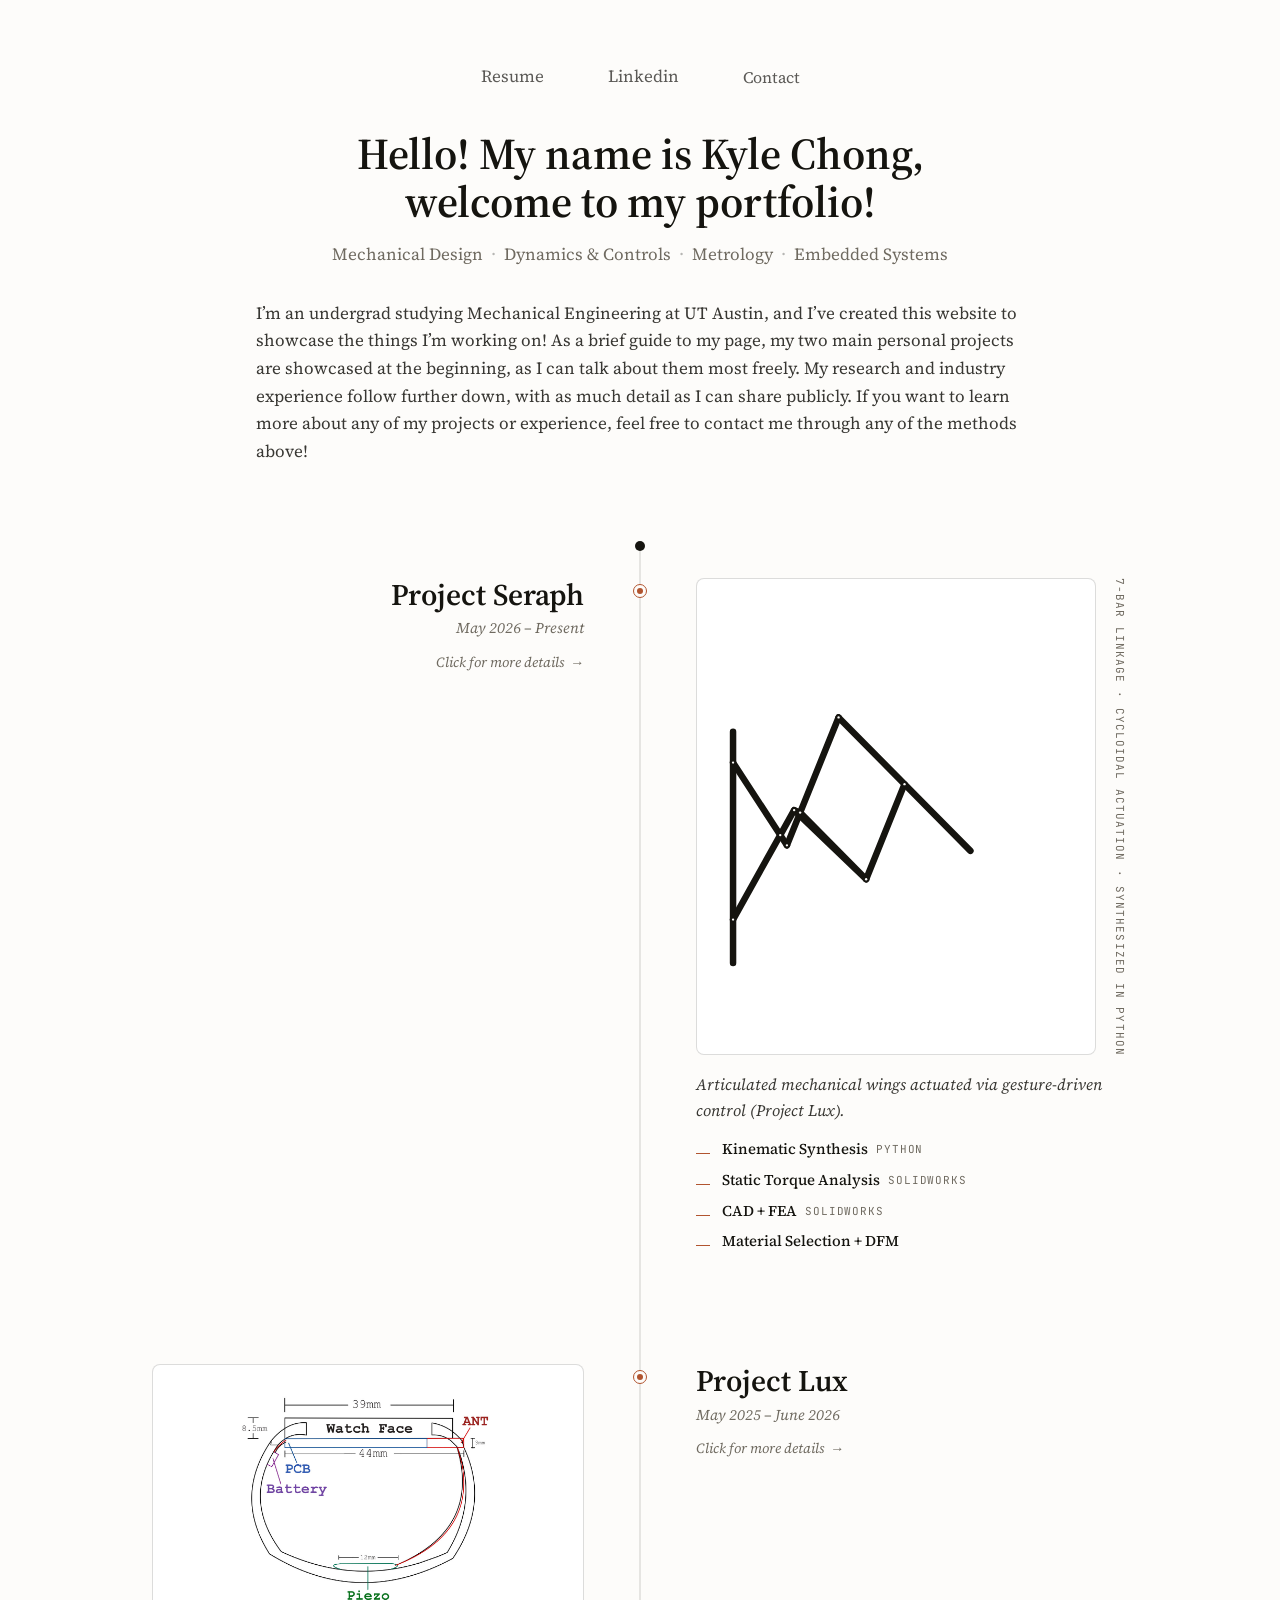
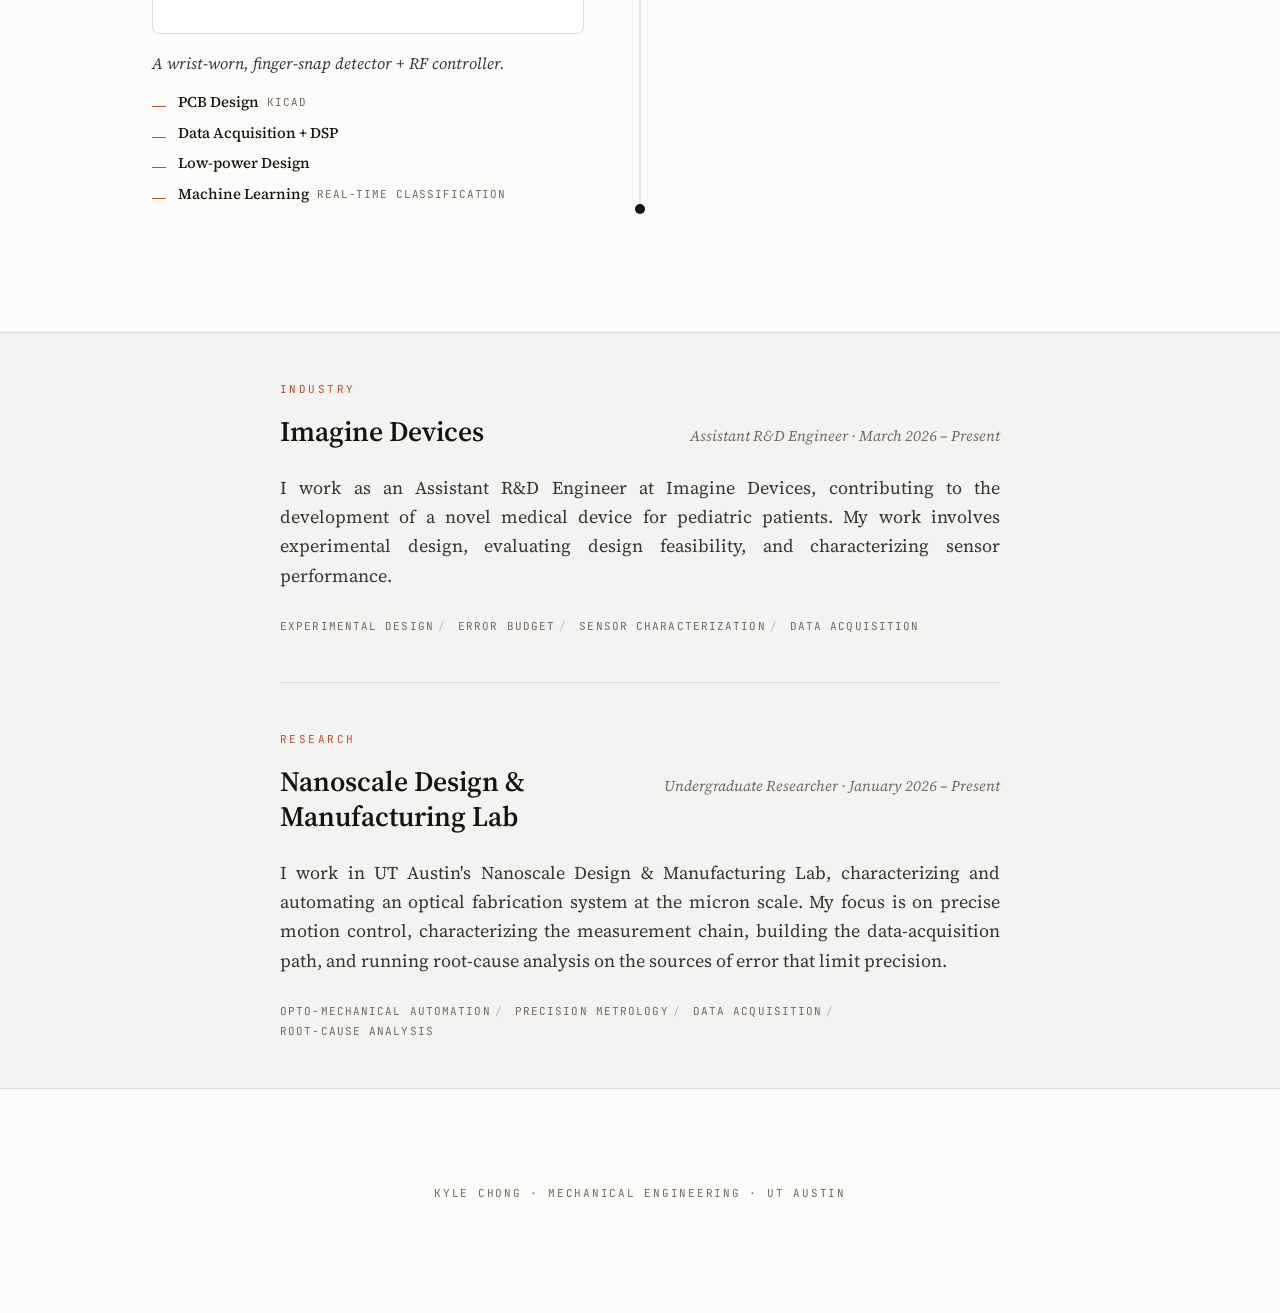
==== commit 29b7d490: "Add resume PDF and link Resume nav on all pages Co-Authored-By: Claude Sonnet 4.6 <noreply@anthropic" ====
--- a/index.html
+++ b/index.html
@@ -121,6 +121,7 @@
     template = template.replace(/href="#" className=\{common/g, 'href={href} className={common');
     template = template.replace('<a href="#" className="group/media block cursor-pointer">', '<a href={p.href || "#"} className="group/media block cursor-pointer">');
     template = template.replace('<DetailCue variant={detailCue} side={side} />', '<DetailCue variant={detailCue} side={side} href={p.href} />');
+    template = template.replace('href="#" className="text-ink/70 transition-colors hover:text-ink">Resume</a>', 'href="resume.pdf" target="_blank" rel="noopener noreferrer" className="text-ink/70 transition-colors hover:text-ink">Resume</a>');
 
     // Strip integrity + crossorigin — blob URLs from a file:// document inherit
     // a null origin, so crossorigin forces a CORS fetch that SRI then rejects.
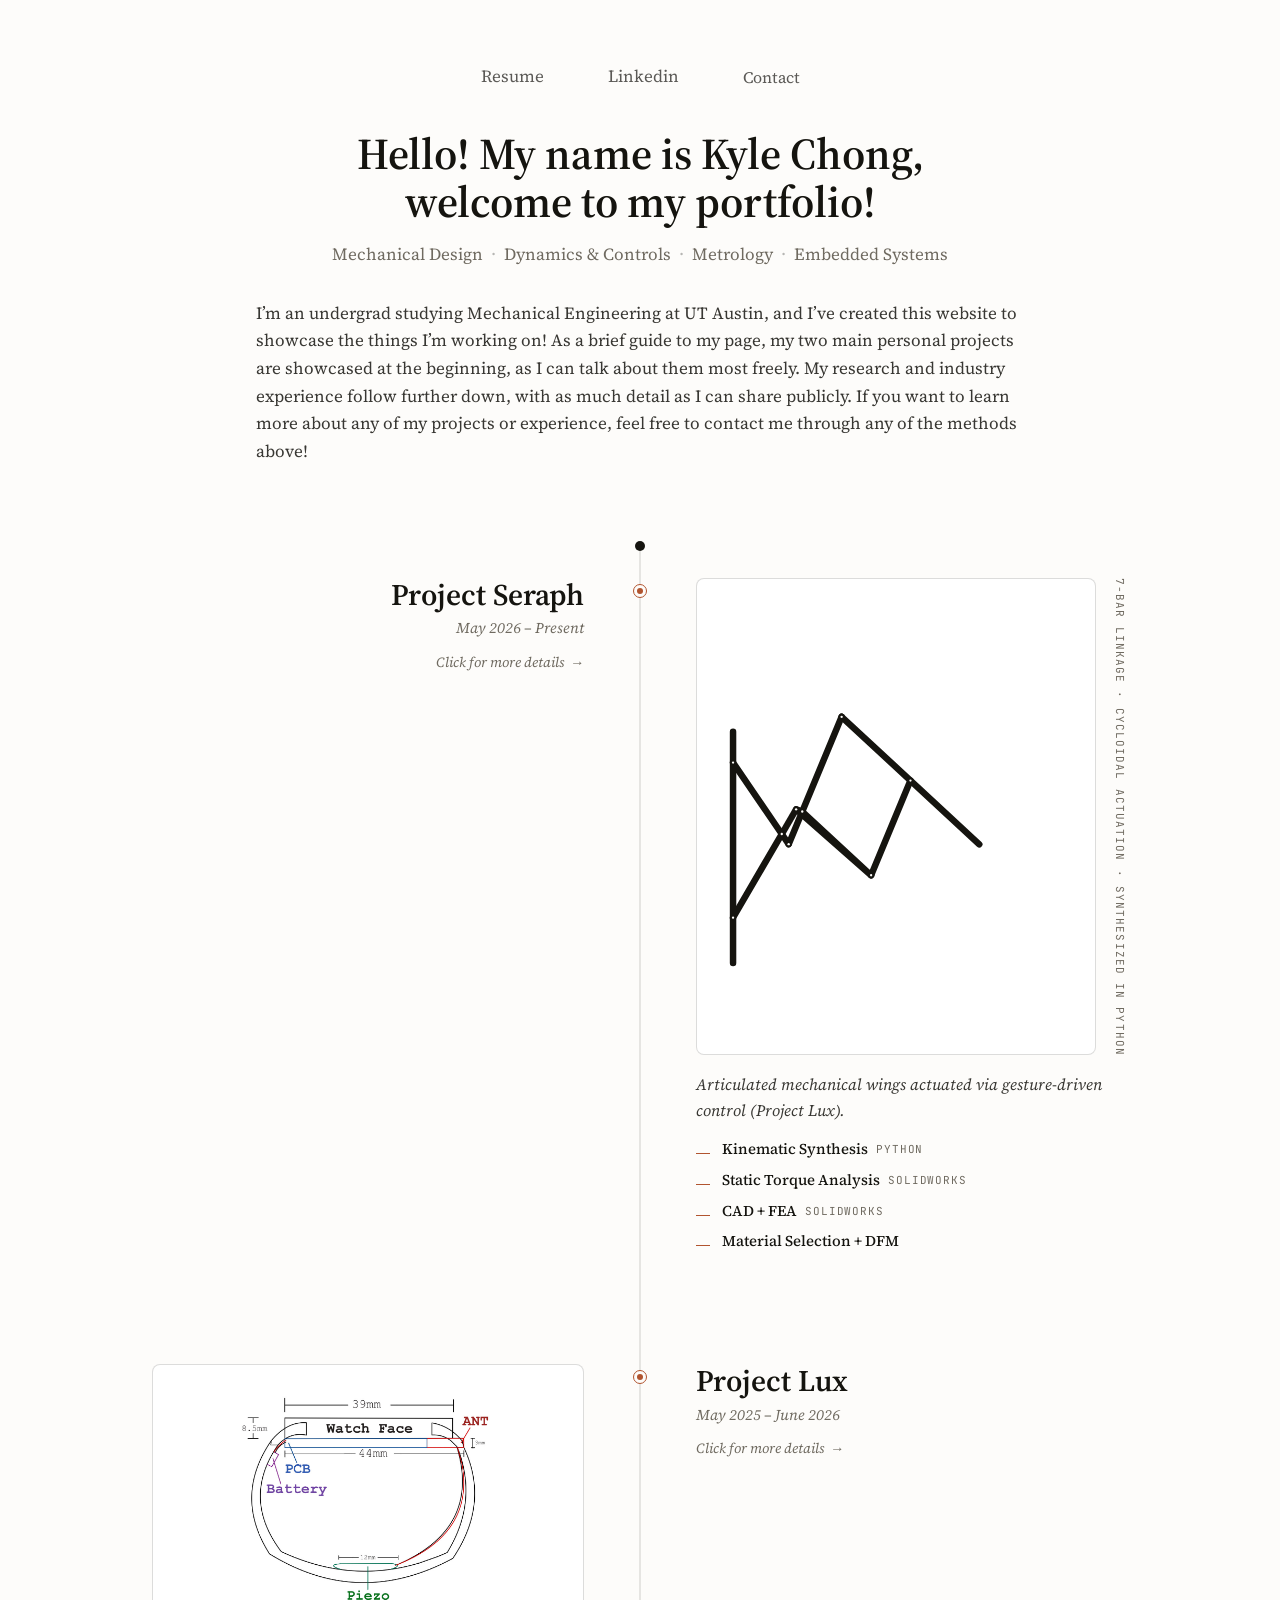
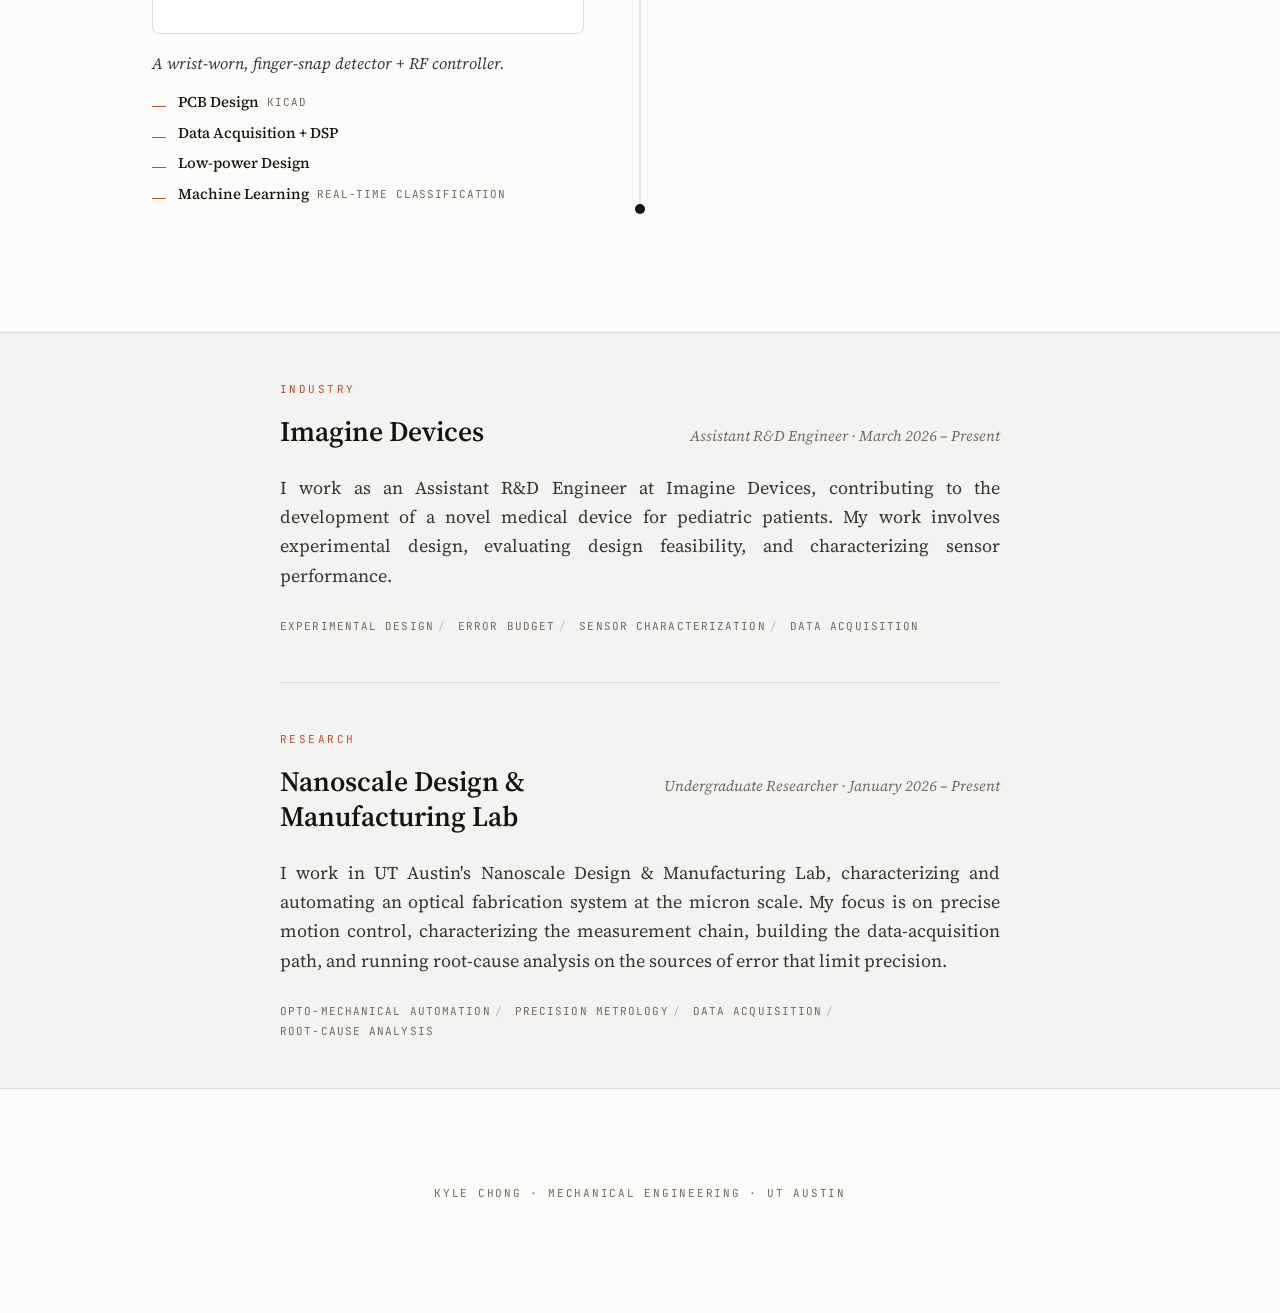
==== commit 1433264f: "Fix Seraph copy to closed-loop and make front-page project titles clickable Project Seraph page said" ====
--- a/index.html
+++ b/index.html
@@ -121,6 +121,7 @@
     template = template.replace(/href="#" className=\{common/g, 'href={href} className={common');
     template = template.replace('<a href="#" className="group/media block cursor-pointer">', '<a href={p.href || "#"} className="group/media block cursor-pointer">');
     template = template.replace('<DetailCue variant={detailCue} side={side} />', '<DetailCue variant={detailCue} side={side} href={p.href} />');
+    template = template.replace('text-ink text-balance">{p.title}</h2>', 'text-ink text-balance">{p.href ? <a href={p.href} className="transition-colors hover:text-rust">{p.title}</a> : p.title}</h2>');
     template = template.replace('href="#" className="text-ink/70 transition-colors hover:text-ink">Resume</a>', 'href="resume.pdf" target="_blank" rel="noopener noreferrer" className="text-ink/70 transition-colors hover:text-ink">Resume</a>');
 
     // Strip integrity + crossorigin — blob URLs from a file:// document inherit
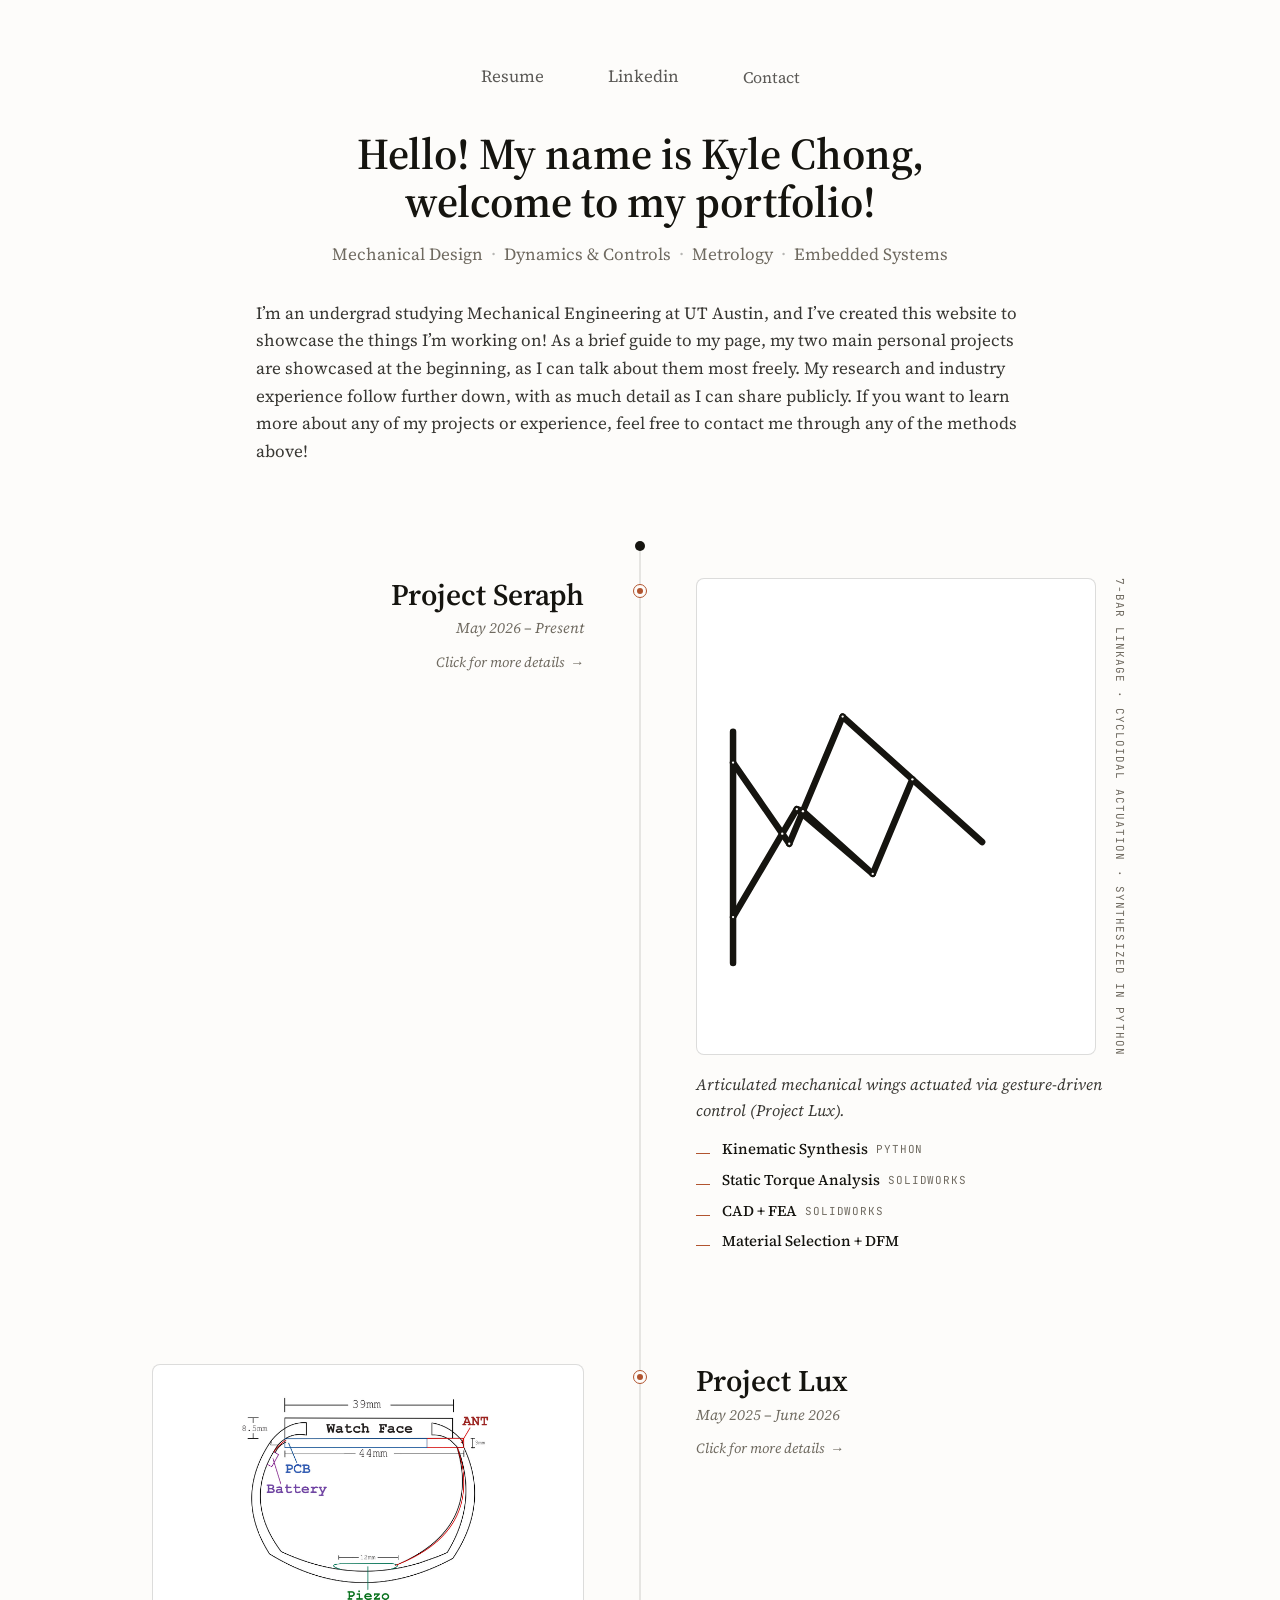
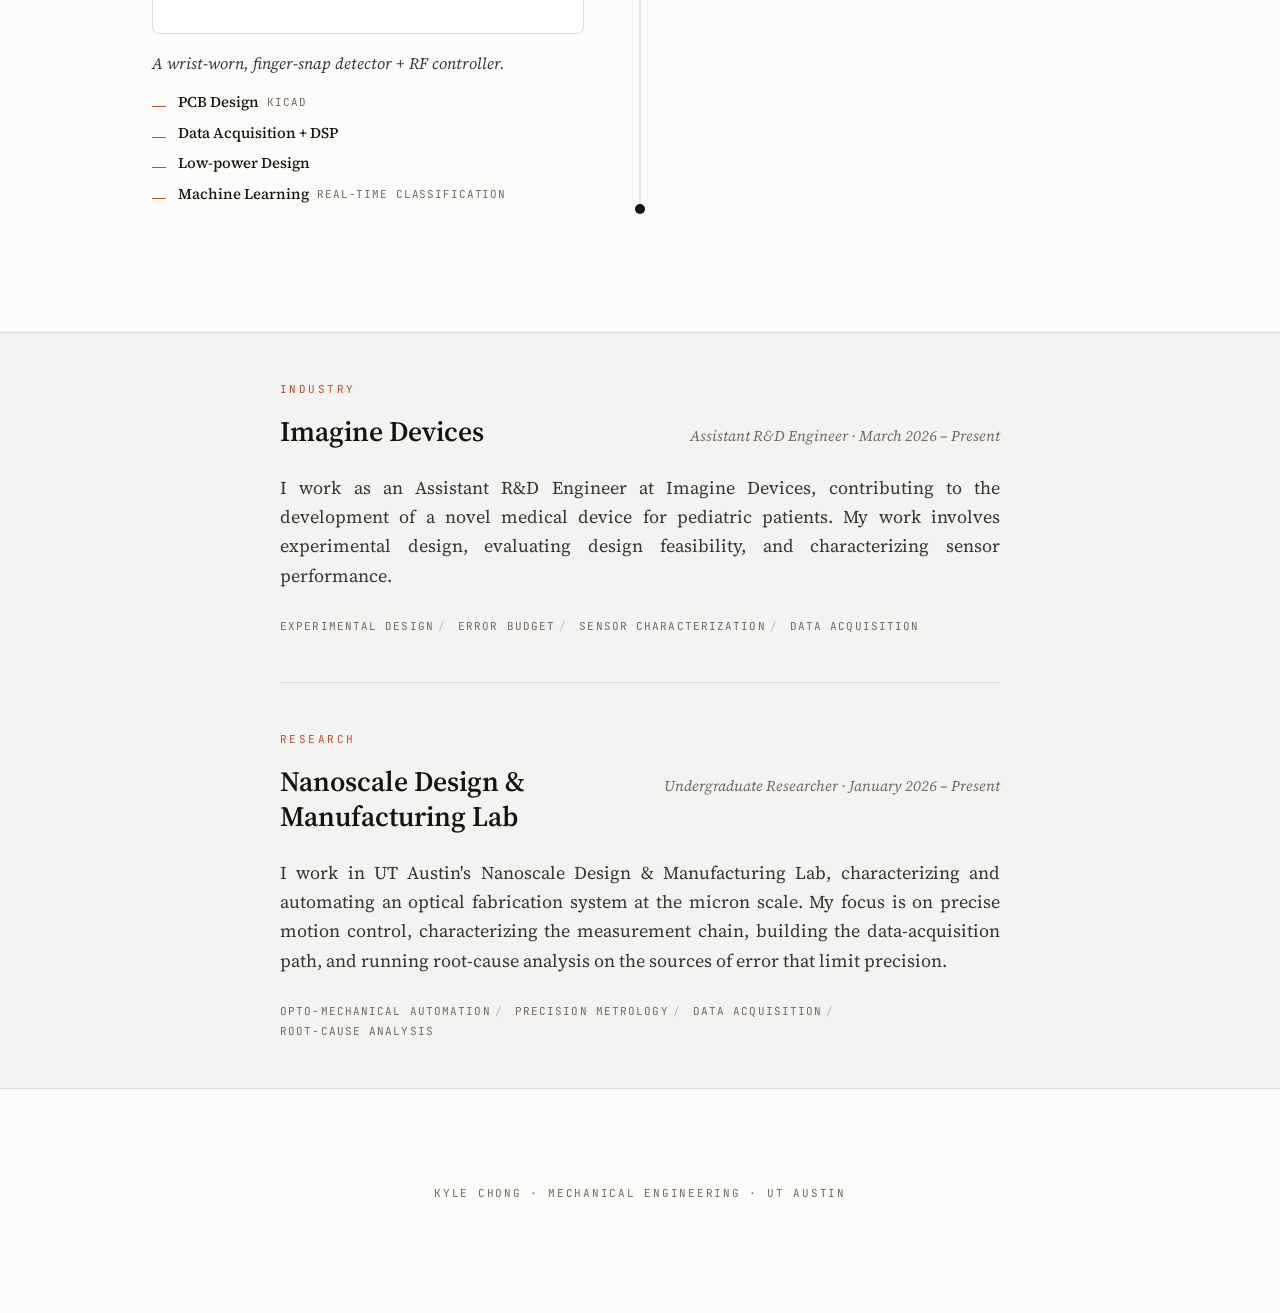
==== commit 34859065: "Add KC wafer mark favicon to all site pages Co-Authored-By: Claude Opus 4.8 <noreply@anthropic.com>" ====
--- a/index.html
+++ b/index.html
@@ -2,6 +2,7 @@
 <html>
 <head>
   <meta charset="utf-8">
+  <link rel="icon" type="image/svg+xml" href="favicon.svg">
   <title>Kyle Chong — Portfolio</title>
   <style>
     * { margin: 0; padding: 0; box-sizing: border-box; }
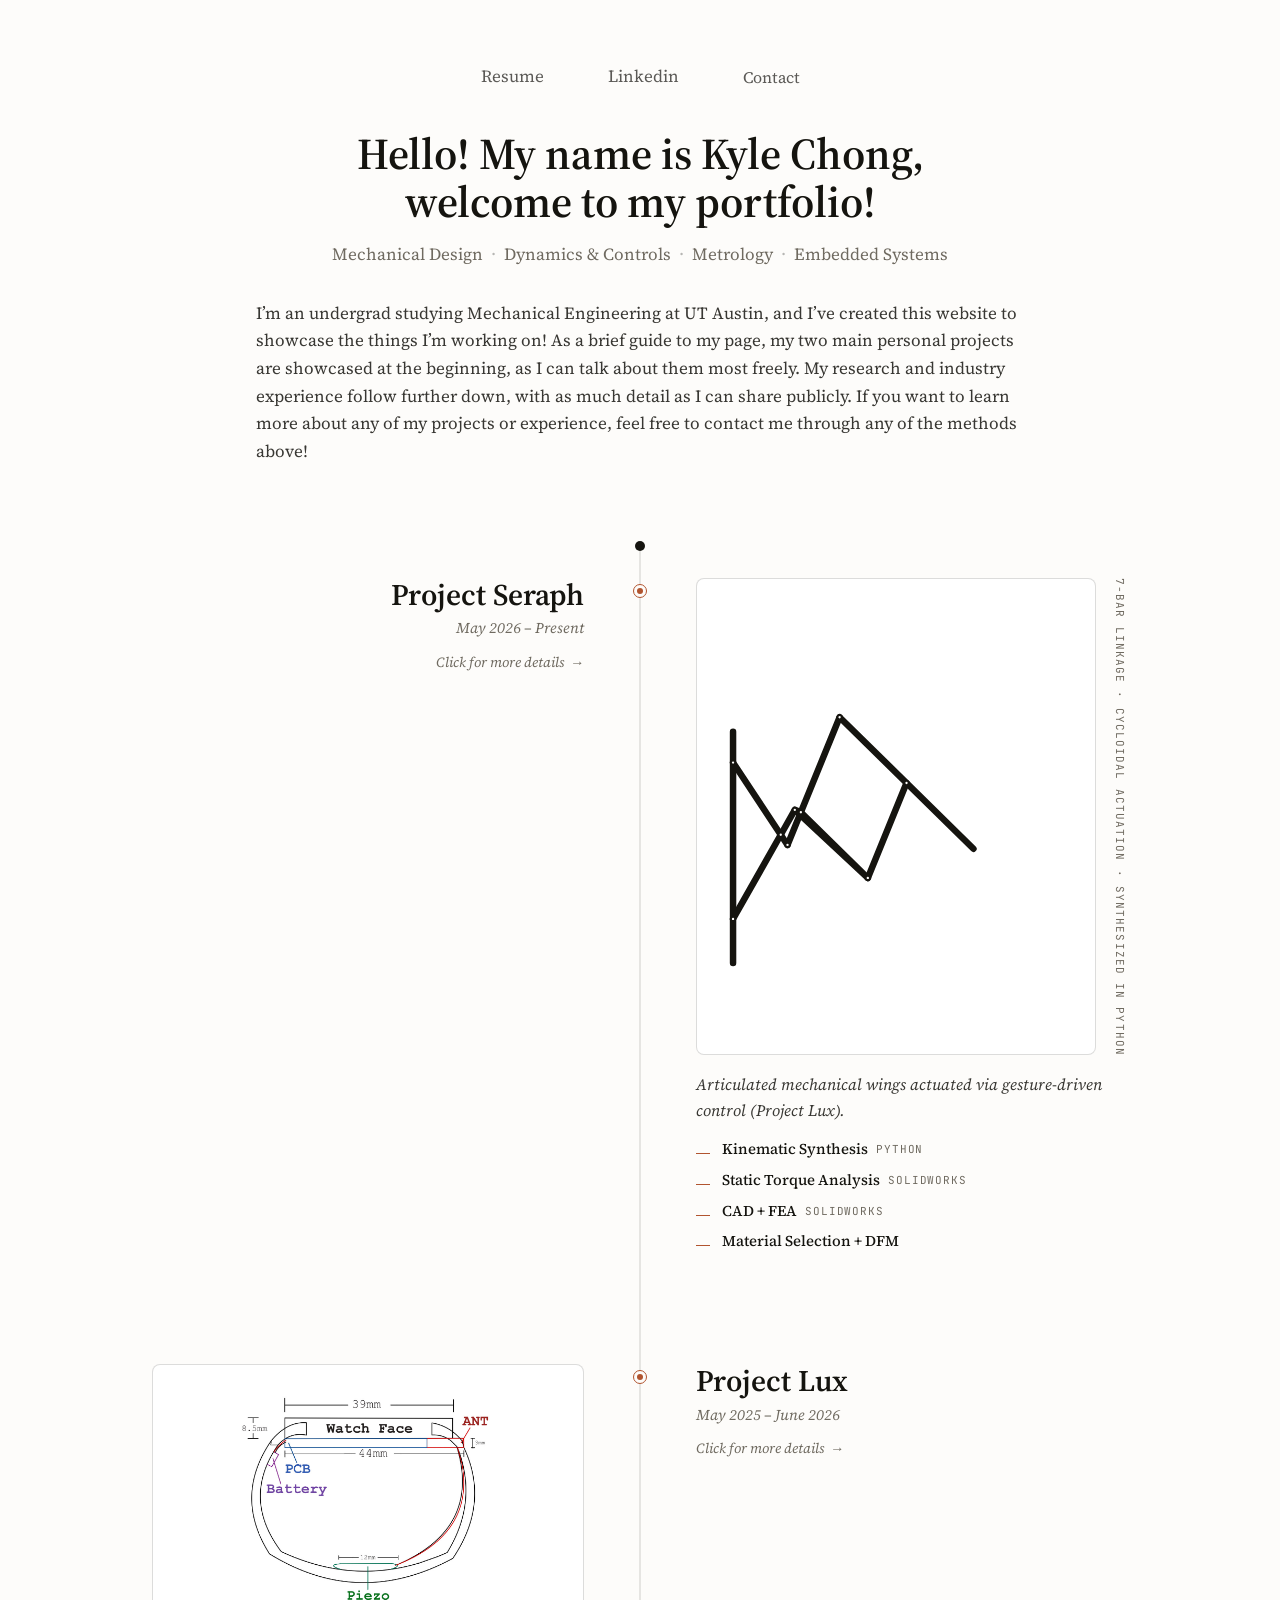
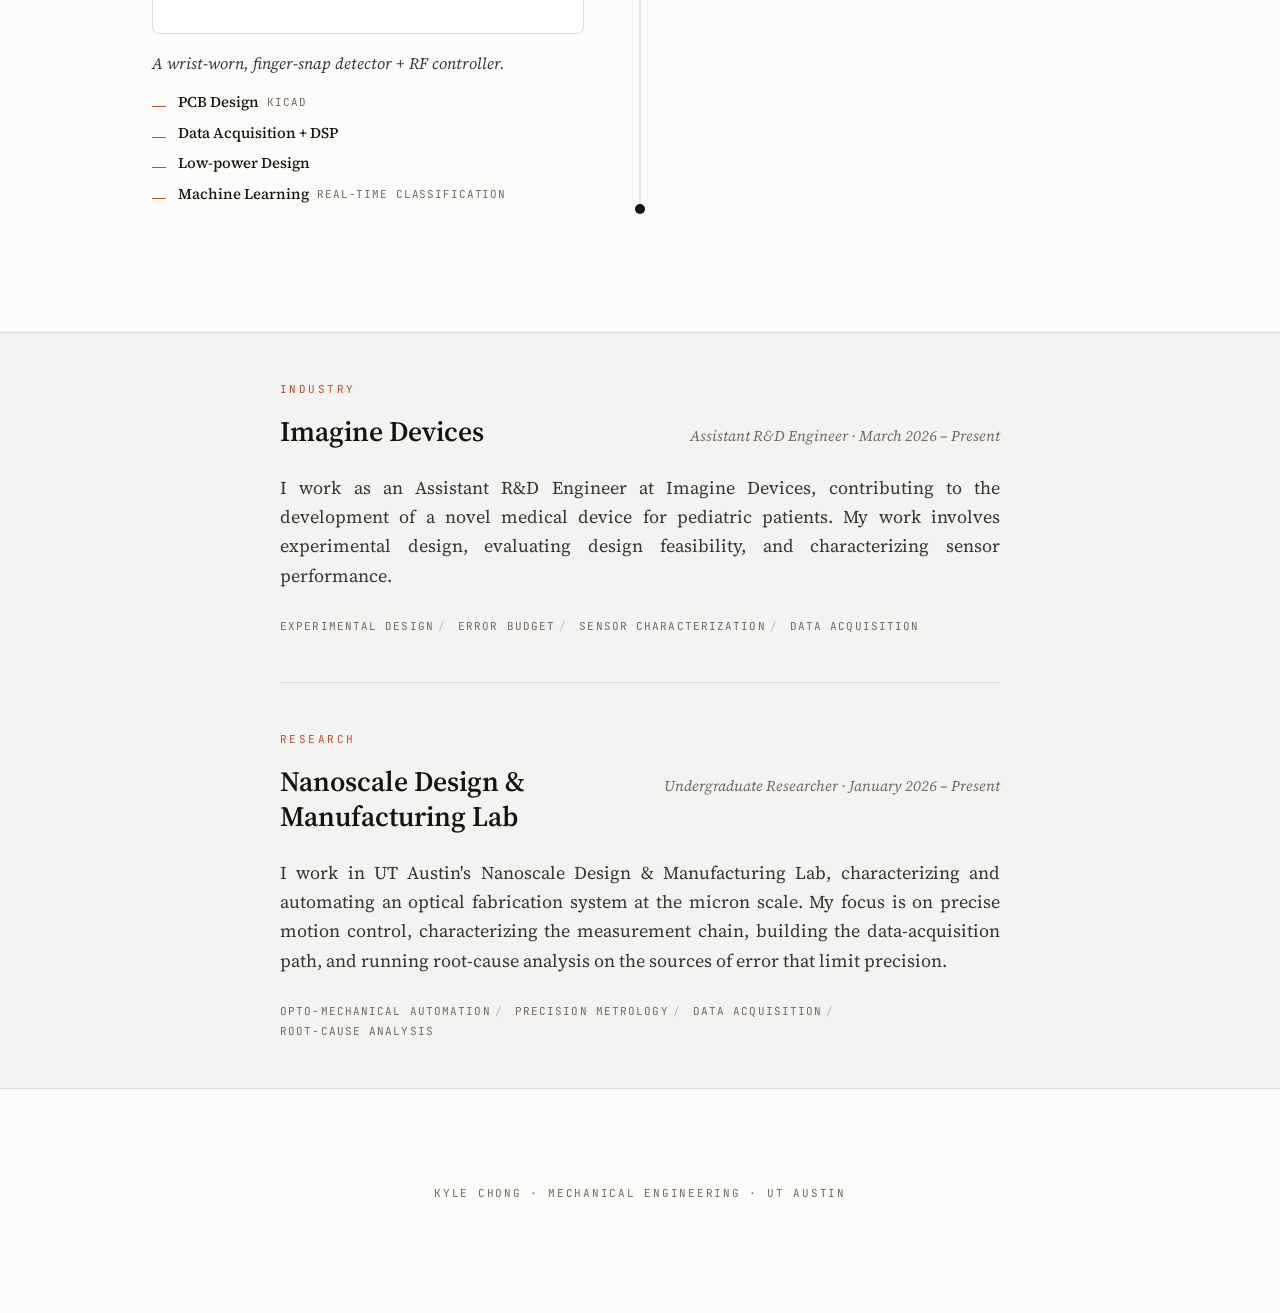
==== commit 2c321e51: "Inject favicon link into bundler template head so it survives the DOM swap The pages replace documen" ====
--- a/index.html
+++ b/index.html
@@ -190,7 +190,7 @@
   </script>
 
   <script type="__bundler/template">
-"<!DOCTYPE html>\n<html lang=\"en\"><head>\n<meta charset=\"utf-8\">\n<meta name=\"viewport\" content=\"width=device-width, initial-scale=1\">\n<title>Kyle Chong — Portfolio<\u002Ftitle>\n\n<link rel=\"preconnect\" href=\"https://fonts.googleapis.com\">\n<link rel=\"preconnect\" href=\"https://fonts.gstatic.com\" crossorigin=\"\">\n<style>/* cyrillic-ext */\n@font-face {\n  font-family: 'JetBrains Mono';\n  font-style: normal;\n  font-weight: 400;\n  font-display: swap;\n  src: url(\"f9859d71-955e-4b6a-b9e5-3d0777b7ae68\") format('woff2');\n  unicode-range: U+0460-052F, U+1C80-1C8A, U+20B4, U+2DE0-2DFF, U+A640-A69F, U+FE2E-FE2F;\n}\n/* cyrillic */\n@font-face {\n  font-family: 'JetBrains Mono';\n  font-style: normal;\n  font-weight: 400;\n  font-display: swap;\n  src: url(\"e29aa3fa-1dcc-42ae-aa52-bf2a6300c265\") format('woff2');\n  unicode-range: U+0301, U+0400-045F, U+0490-0491, U+04B0-04B1, U+2116;\n}\n/* greek */\n@font-face {\n  font-family: 'JetBrains Mono';\n  font-style: normal;\n  font-weight: 400;\n  font-display: swap;\n  src: url(\"f6bee6a7-048b-4fba-90ee-6e2a72400aea\") format('woff2');\n  unicode-range: U+0370-0377, U+037A-037F, U+0384-038A, U+038C, U+038E-03A1, U+03A3-03FF;\n}\n/* vietnamese */\n@font-face {\n  font-family: 'JetBrains Mono';\n  font-style: normal;\n  font-weight: 400;\n  font-display: swap;\n  src: url(\"46471184-ba9e-4f43-bf75-8e1a5c549a1a\") format('woff2');\n  unicode-range: U+0102-0103, U+0110-0111, U+0128-0129, U+0168-0169, U+01A0-01A1, U+01AF-01B0, U+0300-0301, U+0303-0304, U+0308-0309, U+0323, U+0329, U+1EA0-1EF9, U+20AB;\n}\n/* latin-ext */\n@font-face {\n  font-family: 'JetBrains Mono';\n  font-style: normal;\n  font-weight: 400;\n  font-display: swap;\n  src: url(\"755dacbb-1eca-4ac0-8dd7-382bb5f54daf\") format('woff2');\n  unicode-range: U+0100-02BA, U+02BD-02C5, U+02C7-02CC, U+02CE-02D7, U+02DD-02FF, U+0304, U+0308, U+0329, U+1D00-1DBF, U+1E00-1E9F, U+1EF2-1EFF, U+2020, U+20A0-20AB, U+20AD-20C0, U+2113, U+2C60-2C7F, U+A720-A7FF;\n}\n/* latin */\n@font-face {\n  font-family: 'JetBrains Mono';\n  font-style: normal;\n  font-weight: 400;\n  font-display: swap;\n  src: url(\"485f57d7-4804-4825-9f0b-3d5c23ea0feb\") format('woff2');\n  unicode-range: U+0000-00FF, U+0131, U+0152-0153, U+02BB-02BC, U+02C6, U+02DA, U+02DC, U+0304, U+0308, U+0329, U+2000-206F, U+20AC, U+2122, U+2191, U+2193, U+2212, U+2215, U+FEFF, U+FFFD;\n}\n/* cyrillic-ext */\n@font-face {\n  font-family: 'JetBrains Mono';\n  font-style: normal;\n  font-weight: 500;\n  font-display: swap;\n  src: url(\"f9859d71-955e-4b6a-b9e5-3d0777b7ae68\") format('woff2');\n  unicode-range: U+0460-052F, U+1C80-1C8A, U+20B4, U+2DE0-2DFF, U+A640-A69F, U+FE2E-FE2F;\n}\n/* cyrillic */\n@font-face {\n  font-family: 'JetBrains Mono';\n  font-style: normal;\n  font-weight: 500;\n  font-display: swap;\n  src: url(\"e29aa3fa-1dcc-42ae-aa52-bf2a6300c265\") format('woff2');\n  unicode-range: U+0301, U+0400-045F, U+0490-0491, U+04B0-04B1, U+2116;\n}\n/* greek */\n@font-face {\n  font-family: 'JetBrains Mono';\n  font-style: normal;\n  font-weight: 500;\n  font-display: swap;\n  src: url(\"f6bee6a7-048b-4fba-90ee-6e2a72400aea\") format('woff2');\n  unicode-range: U+0370-0377, U+037A-037F, U+0384-038A, U+038C, U+038E-03A1, U+03A3-03FF;\n}\n/* vietnamese */\n@font-face {\n  font-family: 'JetBrains Mono';\n  font-style: normal;\n  font-weight: 500;\n  font-display: swap;\n  src: url(\"46471184-ba9e-4f43-bf75-8e1a5c549a1a\") format('woff2');\n  unicode-range: U+0102-0103, U+0110-0111, U+0128-0129, U+0168-0169, U+01A0-01A1, U+01AF-01B0, U+0300-0301, U+0303-0304, U+0308-0309, U+0323, U+0329, U+1EA0-1EF9, U+20AB;\n}\n/* latin-ext */\n@font-face {\n  font-family: 'JetBrains Mono';\n  font-style: normal;\n  font-weight: 500;\n  font-display: swap;\n  src: url(\"755dacbb-1eca-4ac0-8dd7-382bb5f54daf\") format('woff2');\n  unicode-range: U+0100-02BA, U+02BD-02C5, U+02C7-02CC, U+02CE-02D7, U+02DD-02FF, U+0304, U+0308, U+0329, U+1D00-1DBF, U+1E00-1E9F, U+1EF2-1EFF, U+2020, U+20A0-20AB, U+20AD-20C0, U+2113, U+2C60-2C7F, U+A720-A7FF;\n}\n/* latin */\n@font-face {\n  font-family: 'JetBrains Mono';\n  font-style: normal;\n  font-weight: 500;\n  font-display: swap;\n  src: url(\"485f57d7-4804-4825-9f0b-3d5c23ea0feb\") format('woff2');\n  unicode-range: U+0000-00FF, U+0131, U+0152-0153, U+02BB-02BC, U+02C6, U+02DA, U+02DC, U+0304, U+0308, U+0329, U+2000-206F, U+20AC, U+2122, U+2191, U+2193, U+2212, U+2215, U+FEFF, U+FFFD;\n}\n/* cyrillic-ext */\n@font-face {\n  font-family: 'Source Serif 4';\n  font-style: italic;\n  font-weight: 400;\n  font-display: swap;\n  src: url(\"8f128fde-ff74-44d2-b944-b9a626265814\") format('woff2');\n  unicode-range: U+0460-052F, U+1C80-1C8A, U+20B4, U+2DE0-2DFF, U+A640-A69F, U+FE2E-FE2F;\n}\n/* cyrillic */\n@font-face {\n  font-family: 'Source Serif 4';\n  font-style: italic;\n  font-weight: 400;\n  font-display: swap;\n  src: url(\"67dc8289-5ef9-45a4-a673-33b93e86f8d4\") format('woff2');\n  unicode-range: U+0301, U+0400-045F, U+0490-0491, U+04B0-04B1, U+2116;\n}\n/* greek */\n@font-face {\n  font-family: 'Source Serif 4';\n  font-style: italic;\n  font-weight: 400;\n  font-display: swap;\n  src: url(\"03f779c0-f6df-479c-847f-b6d9e492d614\") format('woff2');\n  unicode-range: U+0370-0377, U+037A-037F, U+0384-038A, U+038C, U+038E-03A1, U+03A3-03FF;\n}\n/* vietnamese */\n@font-face {\n  font-family: 'Source Serif 4';\n  font-style: italic;\n  font-weight: 400;\n  font-display: swap;\n  src: url(\"b8d228d6-56e3-489c-a8b6-09ea9fdc9aec\") format('woff2');\n  unicode-range: U+0102-0103, U+0110-0111, U+0128-0129, U+0168-0169, U+01A0-01A1, U+01AF-01B0, U+0300-0301, U+0303-0304, U+0308-0309, U+0323, U+0329, U+1EA0-1EF9, U+20AB;\n}\n/* latin-ext */\n@font-face {\n  font-family: 'Source Serif 4';\n  font-style: italic;\n  font-weight: 400;\n  font-display: swap;\n  src: url(\"e48cbfe0-9155-4771-b094-6e3fe928d1b7\") format('woff2');\n  unicode-range: U+0100-02BA, U+02BD-02C5, U+02C7-02CC, U+02CE-02D7, U+02DD-02FF, U+0304, U+0308, U+0329, U+1D00-1DBF, U+1E00-1E9F, U+1EF2-1EFF, U+2020, U+20A0-20AB, U+20AD-20C0, U+2113, U+2C60-2C7F, U+A720-A7FF;\n}\n/* latin */\n@font-face {\n  font-family: 'Source Serif 4';\n  font-style: italic;\n  font-weight: 400;\n  font-display: swap;\n  src: url(\"a41bc304-7116-402e-81d9-6afd3a2f5145\") format('woff2');\n  unicode-range: U+0000-00FF, U+0131, U+0152-0153, U+02BB-02BC, U+02C6, U+02DA, U+02DC, U+0304, U+0308, U+0329, U+2000-206F, U+20AC, U+2122, U+2191, U+2193, U+2212, U+2215, U+FEFF, U+FFFD;\n}\n/* cyrillic-ext */\n@font-face {\n  font-family: 'Source Serif 4';\n  font-style: italic;\n  font-weight: 500;\n  font-display: swap;\n  src: url(\"8f128fde-ff74-44d2-b944-b9a626265814\") format('woff2');\n  unicode-range: U+0460-052F, U+1C80-1C8A, U+20B4, U+2DE0-2DFF, U+A640-A69F, U+FE2E-FE2F;\n}\n/* cyrillic */\n@font-face {\n  font-family: 'Source Serif 4';\n  font-style: italic;\n  font-weight: 500;\n  font-display: swap;\n  src: url(\"67dc8289-5ef9-45a4-a673-33b93e86f8d4\") format('woff2');\n  unicode-range: U+0301, U+0400-045F, U+0490-0491, U+04B0-04B1, U+2116;\n}\n/* greek */\n@font-face {\n  font-family: 'Source Serif 4';\n  font-style: italic;\n  font-weight: 500;\n  font-display: swap;\n  src: url(\"03f779c0-f6df-479c-847f-b6d9e492d614\") format('woff2');\n  unicode-range: U+0370-0377, U+037A-037F, U+0384-038A, U+038C, U+038E-03A1, U+03A3-03FF;\n}\n/* vietnamese */\n@font-face {\n  font-family: 'Source Serif 4';\n  font-style: italic;\n  font-weight: 500;\n  font-display: swap;\n  src: url(\"b8d228d6-56e3-489c-a8b6-09ea9fdc9aec\") format('woff2');\n  unicode-range: U+0102-0103, U+0110-0111, U+0128-0129, U+0168-0169, U+01A0-01A1, U+01AF-01B0, U+0300-0301, U+0303-0304, U+0308-0309, U+0323, U+0329, U+1EA0-1EF9, U+20AB;\n}\n/* latin-ext */\n@font-face {\n  font-family: 'Source Serif 4';\n  font-style: italic;\n  font-weight: 500;\n  font-display: swap;\n  src: url(\"e48cbfe0-9155-4771-b094-6e3fe928d1b7\") format('woff2');\n  unicode-range: U+0100-02BA, U+02BD-02C5, U+02C7-02CC, U+02CE-02D7, U+02DD-02FF, U+0304, U+0308, U+0329, U+1D00-1DBF, U+1E00-1E9F, U+1EF2-1EFF, U+2020, U+20A0-20AB, U+20AD-20C0, U+2113, U+2C60-2C7F, U+A720-A7FF;\n}\n/* latin */\n@font-face {\n  font-family: 'Source Serif 4';\n  font-style: italic;\n  font-weight: 500;\n  font-display: swap;\n  src: url(\"a41bc304-7116-402e-81d9-6afd3a2f5145\") format('woff2');\n  unicode-range: U+0000-00FF, U+0131, U+0152-0153, U+02BB-02BC, U+02C6, U+02DA, U+02DC, U+0304, U+0308, U+0329, U+2000-206F, U+20AC, U+2122, U+2191, U+2193, U+2212, U+2215, U+FEFF, U+FFFD;\n}\n/* cyrillic-ext */\n@font-face {\n  font-family: 'Source Serif 4';\n  font-style: normal;\n  font-weight: 400;\n  font-display: swap;\n  src: url(\"9c8a35ae-29ef-4dd0-a2b6-dbdf0d124187\") format('woff2');\n  unicode-range: U+0460-052F, U+1C80-1C8A, U+20B4, U+2DE0-2DFF, U+A640-A69F, U+FE2E-FE2F;\n}\n/* cyrillic */\n@font-face {\n  font-family: 'Source Serif 4';\n  font-style: normal;\n  font-weight: 400;\n  font-display: swap;\n  src: url(\"dca88f07-9a98-4615-be93-8e4632ec8920\") format('woff2');\n  unicode-range: U+0301, U+0400-045F, U+0490-0491, U+04B0-04B1, U+2116;\n}\n/* greek */\n@font-face {\n  font-family: 'Source Serif 4';\n  font-style: normal;\n  font-weight: 400;\n  font-display: swap;\n  src: url(\"6ec2419c-7acc-4d61-a892-5b7bedd21425\") format('woff2');\n  unicode-range: U+0370-0377, U+037A-037F, U+0384-038A, U+038C, U+038E-03A1, U+03A3-03FF;\n}\n/* vietnamese */\n@font-face {\n  font-family: 'Source Serif 4';\n  font-style: normal;\n  font-weight: 400;\n  font-display: swap;\n  src: url(\"43c03cca-0d47-4bfe-84de-dc7cc7158d20\") format('woff2');\n  unicode-range: U+0102-0103, U+0110-0111, U+0128-0129, U+0168-0169, U+01A0-01A1, U+01AF-01B0, U+0300-0301, U+0303-0304, U+0308-0309, U+0323, U+0329, U+1EA0-1EF9, U+20AB;\n}\n/* latin-ext */\n@font-face {\n  font-family: 'Source Serif 4';\n  font-style: normal;\n  font-weight: 400;\n  font-display: swap;\n  src: url(\"d92059df-b44b-49df-a0ab-7b64ffc3ce5b\") format('woff2');\n  unicode-range: U+0100-02BA, U+02BD-02C5, U+02C7-02CC, U+02CE-02D7, U+02DD-02FF, U+0304, U+0308, U+0329, U+1D00-1DBF, U+1E00-1E9F, U+1EF2-1EFF, U+2020, U+20A0-20AB, U+20AD-20C0, U+2113, U+2C60-2C7F, U+A720-A7FF;\n}\n/* latin */\n@font-face {\n  font-family: 'Source Serif 4';\n  font-style: normal;\n  font-weight: 400;\n  font-display: swap;\n  src: url(\"0ce0a7cc-2283-423b-a539-070161307683\") format('woff2');\n  unicode-range: U+0000-00FF, U+0131, U+0152-0153, U+02BB-02BC, U+02C6, U+02DA, U+02DC, U+0304, U+0308, U+0329, U+2000-206F, U+20AC, U+2122, U+2191, U+2193, U+2212, U+2215, U+FEFF, U+FFFD;\n}\n/* cyrillic-ext */\n@font-face {\n  font-family: 'Source Serif 4';\n  font-style: normal;\n  font-weight: 500;\n  font-display: swap;\n  src: url(\"9c8a35ae-29ef-4dd0-a2b6-dbdf0d124187\") format('woff2');\n  unicode-range: U+0460-052F, U+1C80-1C8A, U+20B4, U+2DE0-2DFF, U+A640-A69F, U+FE2E-FE2F;\n}\n/* cyrillic */\n@font-face {\n  font-family: 'Source Serif 4';\n  font-style: normal;\n  font-weight: 500;\n  font-display: swap;\n  src: url(\"dca88f07-9a98-4615-be93-8e4632ec8920\") format('woff2');\n  unicode-range: U+0301, U+0400-045F, U+0490-0491, U+04B0-04B1, U+2116;\n}\n/* greek */\n@font-face {\n  font-family: 'Source Serif 4';\n  font-style: normal;\n  font-weight: 500;\n  font-display: swap;\n  src: url(\"6ec2419c-7acc-4d61-a892-5b7bedd21425\") format('woff2');\n  unicode-range: U+0370-0377, U+037A-037F, U+0384-038A, U+038C, U+038E-03A1, U+03A3-03FF;\n}\n/* vietnamese */\n@font-face {\n  font-family: 'Source Serif 4';\n  font-style: normal;\n  font-weight: 500;\n  font-display: swap;\n  src: url(\"43c03cca-0d47-4bfe-84de-dc7cc7158d20\") format('woff2');\n  unicode-range: U+0102-0103, U+0110-0111, U+0128-0129, U+0168-0169, U+01A0-01A1, U+01AF-01B0, U+0300-0301, U+0303-0304, U+0308-0309, U+0323, U+0329, U+1EA0-1EF9, U+20AB;\n}\n/* latin-ext */\n@font-face {\n  font-family: 'Source Serif 4';\n  font-style: normal;\n  font-weight: 500;\n  font-display: swap;\n  src: url(\"d92059df-b44b-49df-a0ab-7b64ffc3ce5b\") format('woff2');\n  unicode-range: U+0100-02BA, U+02BD-02C5, U+02C7-02CC, U+02CE-02D7, U+02DD-02FF, U+0304, U+0308, U+0329, U+1D00-1DBF, U+1E00-1E9F, U+1EF2-1EFF, U+2020, U+20A0-20AB, U+20AD-20C0, U+2113, U+2C60-2C7F, U+A720-A7FF;\n}\n/* latin */\n@font-face {\n  font-family: 'Source Serif 4';\n  font-style: normal;\n  font-weight: 500;\n  font-display: swap;\n  src: url(\"0ce0a7cc-2283-423b-a539-070161307683\") format('woff2');\n  unicode-range: U+0000-00FF, U+0131, U+0152-0153, U+02BB-02BC, U+02C6, U+02DA, U+02DC, U+0304, U+0308, U+0329, U+2000-206F, U+20AC, U+2122, U+2191, U+2193, U+2212, U+2215, U+FEFF, U+FFFD;\n}\n/* cyrillic-ext */\n@font-face {\n  font-family: 'Source Serif 4';\n  font-style: normal;\n  font-weight: 600;\n  font-display: swap;\n  src: url(\"9c8a35ae-29ef-4dd0-a2b6-dbdf0d124187\") format('woff2');\n  unicode-range: U+0460-052F, U+1C80-1C8A, U+20B4, U+2DE0-2DFF, U+A640-A69F, U+FE2E-FE2F;\n}\n/* cyrillic */\n@font-face {\n  font-family: 'Source Serif 4';\n  font-style: normal;\n  font-weight: 600;\n  font-display: swap;\n  src: url(\"dca88f07-9a98-4615-be93-8e4632ec8920\") format('woff2');\n  unicode-range: U+0301, U+0400-045F, U+0490-0491, U+04B0-04B1, U+2116;\n}\n/* greek */\n@font-face {\n  font-family: 'Source Serif 4';\n  font-style: normal;\n  font-weight: 600;\n  font-display: swap;\n  src: url(\"6ec2419c-7acc-4d61-a892-5b7bedd21425\") format('woff2');\n  unicode-range: U+0370-0377, U+037A-037F, U+0384-038A, U+038C, U+038E-03A1, U+03A3-03FF;\n}\n/* vietnamese */\n@font-face {\n  font-family: 'Source Serif 4';\n  font-style: normal;\n  font-weight: 600;\n  font-display: swap;\n  src: url(\"43c03cca-0d47-4bfe-84de-dc7cc7158d20\") format('woff2');\n  unicode-range: U+0102-0103, U+0110-0111, U+0128-0129, U+0168-0169, U+01A0-01A1, U+01AF-01B0, U+0300-0301, U+0303-0304, U+0308-0309, U+0323, U+0329, U+1EA0-1EF9, U+20AB;\n}\n/* latin-ext */\n@font-face {\n  font-family: 'Source Serif 4';\n  font-style: normal;\n  font-weight: 600;\n  font-display: swap;\n  src: url(\"d92059df-b44b-49df-a0ab-7b64ffc3ce5b\") format('woff2');\n  unicode-range: U+0100-02BA, U+02BD-02C5, U+02C7-02CC, U+02CE-02D7, U+02DD-02FF, U+0304, U+0308, U+0329, U+1D00-1DBF, U+1E00-1E9F, U+1EF2-1EFF, U+2020, U+20A0-20AB, U+20AD-20C0, U+2113, U+2C60-2C7F, U+A720-A7FF;\n}\n/* latin */\n@font-face {\n  font-family: 'Source Serif 4';\n  font-style: normal;\n  font-weight: 600;\n  font-display: swap;\n  src: url(\"0ce0a7cc-2283-423b-a539-070161307683\") format('woff2');\n  unicode-range: U+0000-00FF, U+0131, U+0152-0153, U+02BB-02BC, U+02C6, U+02DA, U+02DC, U+0304, U+0308, U+0329, U+2000-206F, U+20AC, U+2122, U+2191, U+2193, U+2212, U+2215, U+FEFF, U+FFFD;\n}\n<\u002Fstyle>\n<script src=\"d55a81f6-7a3d-47ff-8725-61bcac811932\"><\u002Fscript>\n<style type=\"text/tailwindcss\">\n  @theme {\n    --color-ink: #15140f;\n    --color-paper: #fdfcfa;\n    --color-muted: #6f6a60;\n    --color-rust: #b1542f;\n    --font-serif: \"Source Serif 4\", Georgia, serif;\n    --font-mono: \"JetBrains Mono\", ui-monospace, monospace;\n  }\n<\u002Fstyle>\n<script>\n  // legacy config kept as a no-op guard so any stray reference doesn't throw\n  window.tailwind = window.tailwind || {};\n<\u002Fscript>\n<style>\n  html { scroll-behavior: smooth; }\n  body { font-family: \"Source Serif 4\", Georgia, serif; background: #fdfcfa; color: #15140f; }\n  .reveal { opacity: 1; transform: none; }\n<\u002Fstyle>\n<\u002Fhead>\n<body>\n\n<div id=\"root\"><\u002Fdiv>\n\n<script src=\"6dde5eae-4156-4ffa-ada5-db08a00c0256\" integrity=\"sha384-hD6/rw4ppMLGNu3tX5cjIb+uRZ7UkRJ6BPkLpg4hAu/6onKUg4lLsHAs9EBPT82L\" crossorigin=\"anonymous\"><\u002Fscript>\n<script src=\"bf741a68-ca3e-44db-8cf6-1e5d737f8e62\" integrity=\"sha384-u6aeetuaXnQ38mYT8rp6sbXaQe3NL9t+IBXmnYxwkUI2Hw4bsp2Wvmx4yRQF1uAm\" crossorigin=\"anonymous\"><\u002Fscript>\n<script src=\"0b026dcb-f0f0-4425-a4af-58a75fd18edf\" integrity=\"sha384-m08KidiNqLdpJqLq95G/LEi8Qvjl/xUYll3QILypMoQ65QorJ9Lvtp2RXYGBFj1y\" crossorigin=\"anonymous\"><\u002Fscript>\n\n<script src=\"a806998d-d1bf-42d8-b13a-d7ab11c699f0\"><\u002Fscript>\n\n<script type=\"text/babel\" src=\"57d233ac-403e-40be-bc84-9eebb6cde5e5\"><\u002Fscript>\n\n<script type=\"text/babel\">\nconst { useState, useEffect, useRef } = React;\n\nconst TWEAK_DEFAULTS = /*EDITMODE-BEGIN*/{\n  \"ndml\": \"band\",\n  \"researchTags\": true,\n  \"contact\": \"link\",\n  \"seraphCaption\": \"right\",\n  \"detailCue\": \"ghost\"\n}/*EDITMODE-END*/;\n\n/* --------------------- Seraph linkage (live SVG) ----------------------- */\n/* 7-bar scissor/pantograph. Motion solved once in Python; this walks the\n   pre-solved frame table and plays it back on a cycloidal time law.        */\nconst FRAMES = window.SERAPH_FRAMES;\nconst ORDER = [\"J1\",\"J2\",\"J3\",\"J4\",\"J5\",\"J6\",\"J7\",\"J8\",\"J9\"];\nconst jdx = (n) => ORDER.indexOf(n);\nconst lsx = (p) => p[0];\nconst lsy = (p) => -p[1];\nconst lerpFrame = (a, b, t) => a.map((p, i) => [p[0] + (b[i][0] - p[0]) * t, p[1] + (b[i][1] - p[1]) * t]);\nconst MECH_BLACK = \"#15140f\";\nconst MECH_BAR = 0.42;          // link thickness\nconst MECH_HOLE = 0.18;         // joint hole = 36% of bar (option B)\nconst CYCLOIDAL = (x) => x - Math.sin(2 * Math.PI * x) / (2 * Math.PI);\nconst DEPLOY_SECONDS = 3.4;\n\nfunction MechanismFrame({ frame }) {\n  const J = (n) => frame[jdx(n)];\n  const J1 = J(\"J1\"), J2 = J(\"J2\");\n  const Aext = [2 * J1[0] - J2[0], 2 * J1[1] - J2[1]];   // Link A doubled\n  const line = (a, b) => ({ x1: lsx(a), y1: lsy(a), x2: lsx(b), y2: lsy(b) });\n  const poly = (names) => names.map((n) => J(n)).sort((p, q) => p[1] - q[1]).map((p) => `${lsx(p)},${lsy(p)}`).join(\" \");\n  const tri = (names) => names.map((n) => J(n)).map((p) => `${lsx(p)},${lsy(p)}`).join(\" \");\n  return (\n    <svg viewBox=\"-22.40 -7.30 23.70 21.60\" className=\"block w-full h-auto\">\n      <line x1=\"0\" y1={-2} x2=\"0\" y2={13} stroke={MECH_BLACK} strokeWidth={MECH_BAR} strokeLinecap=\"round\" />\n      <g stroke={MECH_BLACK} strokeWidth={MECH_BAR} strokeLinecap=\"round\" strokeLinejoin=\"round\" fill=\"none\">\n        <line {...line(Aext, J2)} />\n        <line {...line(J2, J(\"J3\"))} />\n        <line {...line(J1, J(\"J5\"))} />\n        <polyline points={poly([\"J3\",\"J8\",\"J4\"])} />\n        <line {...line(J(\"J8\"), J(\"J6\"))} />\n        <polyline points={tri([\"J5\",\"J6\",\"J7\",\"J5\"])} />\n        <line {...line(J(\"J8\"), J(\"J9\"))} />\n      <\u002Fg>\n      {ORDER.map((n) => <circle key={n} cx={lsx(J(n))} cy={lsy(J(n))} r={MECH_BAR * MECH_HOLE} fill=\"#fdfcfa\" />)}\n    <\u002Fsvg>\n  );\n}\n\nfunction SeraphMechanism({ flip, caption }) {\n  const CAP = \"7-bar linkage · cycloidal actuation · synthesized in Python\";\n  const N = FRAMES.length;\n  const [frame, setFrame] = useState(FRAMES[0]);\n  const uRef = useRef(0), dirRef = useRef(1), rafRef = useRef(0);\n  useEffect(() => {\n    let last = performance.now();\n    const loop = (now) => {\n      const dt = Math.min((now - last) / 1000, 0.05); last = now;\n      let nu = uRef.current + dirRef.current * (dt / DEPLOY_SECONDS);\n      if (nu >= 1) { nu = 1; dirRef.current = -1; }\n      else if (nu <= 0) { nu = 0; dirRef.current = 1; }\n      uRef.current = nu;\n      const s = CYCLOIDAL(nu);\n      const f = Math.max(0, Math.min(N - 1, s * (N - 1)));\n      const i = Math.floor(f), j = Math.min(i + 1, N - 1);\n      setFrame(lerpFrame(FRAMES[i], FRAMES[j], f - i));\n      rafRef.current = requestAnimationFrame(loop);\n    };\n    rafRef.current = requestAnimationFrame(loop);\n    return () => cancelAnimationFrame(rafRef.current);\n  }, []);\n  return (\n    <figure className=\"m-0\">\n      <div className={caption === \"right\" ? \"flex items-stretch gap-4\" : \"\"}>\n        <div className=\"relative flex min-w-0 flex-1 items-center overflow-hidden rounded-lg border border-ink/15 bg-white px-4 py-3\">\n          {caption === \"top\" && (\n            <span className=\"absolute left-3 top-3 z-10 font-mono text-[8px] uppercase whitespace-nowrap tracking-[0.05em] text-muted\">{CAP}<\u002Fspan>\n          )}\n          <div className=\"w-full\" style={flip ? { transform: \"scaleX(-1)\" } : undefined}>\n            <MechanismFrame frame={frame} />\n          <\u002Fdiv>\n        <\u002Fdiv>\n        {caption === \"right\" && (\n          <span className=\"flex shrink-0 items-center justify-center font-mono text-[11px] uppercase whitespace-nowrap tracking-[0.1em] text-muted\"\n                style={{ writingMode: \"vertical-rl\" }}>{CAP}<\u002Fspan>\n        )}\n      <\u002Fdiv>\n    <\u002Ffigure>\n  );\n}\n\n/* ----------------------------- data ----------------------------------- */\nconst PROJECTS = [\n  {\n    id: \"seraph\",\n    title: \"Project Seraph\",\n    date: \"May 2026 – Present\",\n    blurb: \"Articulated mechanical wings actuated via gesture-driven control (Project Lux).\",\n    placeholder: { kind: \"mechanism\" },\n    bullets: [\n      [\"Kinematic Synthesis\", \"Python\"],\n      [\"Static Torque Analysis\", \"SolidWorks\"],\n      [\"CAD + FEA\", \"SolidWorks\"],\n      [\"Material Selection + DFM\", null],\n    ],\n  },\n  {\n    id: \"lux\",\n    title: \"Project Lux\",\n    date: \"May 2025 – June 2026\",\n    blurb: \"A wrist-worn, finger-snap detector + RF controller.\",\n    placeholder: { kind: \"image\", label: \"Lux wrist controller\", note: \"render / photo\", src: (window.__resources && window.__resources.luxWatch) || \"uploads/watch_face.jpeg\" },\n    bullets: [\n      [\"PCB Design\", \"KiCad\"],\n      [\"Data Acquisition + DSP\", null],\n      [\"Low-power Design\", null],\n      [\"Machine Learning\", \"Real-time Classification\"],\n    ],\n  },\n];\n\n/* Imagine Devices — industry experience, rendered as a credential ribbon\n   (same register as the NDML research band), not a timeline project card. */\nconst IMAGINE = {\n  id: \"imagine\",\n  eyebrow: \"Industry\",\n  title: \"Imagine Devices\",\n  role: \"Assistant R&D Engineer\",\n  date: \"March 2026 – Present\",\n  prose: \"I work as an Assistant R&D Engineer at Imagine Devices, contributing to the development of a novel medical device for pediatric patients. My work involves experimental design, evaluating design feasibility, and characterizing sensor performance.\",\n  tags: [\"Experimental Design\", \"Error Budget\", \"Sensor Characterization\", \"Data Acquisition\"],\n};\n\n/* NDML — reframed as a research credential, not a project card.\n   Rendered in a different visual register depending on the chosen treatment. */\nconst NDML = {\n  id: \"ndml\",\n  lab: \"Nanoscale Design & Manufacturing Lab\",\n  org: \"UT Austin\",\n  role: \"Undergraduate Researcher\",\n  date: \"January 2026 – Present\",\n  // one-sentence positioning line (hero)\n  line: \"building precision opto-mechanical automation for an optical fabrication system at the micron scale\",\n  // prose for the research band (2–3 sentences)\n  prose: \"I work in UT Austin's Nanoscale Design & Manufacturing Lab, characterizing and automating an optical fabrication system at the micron scale. My focus is on precise motion control, characterizing the measurement chain, building the data-acquisition path, and running root-cause analysis on the sources of error that limit precision.\",\n  tags: [\"Opto-Mechanical Automation\", \"Precision Metrology\", \"Data Acquisition\", \"Root-Cause Analysis\"],\n  // fallback: original project-card form\n  card: {\n    id: \"ndml\",\n    titleSide: \"right\",\n    title: \"Nanoscale Design & Manufacturing Laboratory\",\n    date: \"January 2026 – Present\",\n    blurb: \"Undergraduate Researcher — characterization + control of an optical fabrication system on a micron scale.\",\n    placeholder: { kind: \"image\", label: \"Optical fabrication system\", note: \"lab setup\" },\n    bullets: [\n      [\"Opto-Mechanical Automation\", \"LabVIEW\"],\n      [\"Precision Metrology + Repeatability\", null],\n      [\"Data Acquisition\", \"NI DAQ\"],\n      [\"Root-Cause Analysis + Six Sigma\", null],\n    ],\n  },\n};\n\n/* --------------------------- primitives -------------------------------- */\nfunction useReveal() {\n  const ref = useRef(null);\n  useEffect(() => {\n    const node = ref.current;\n    if (!node) return;\n    const io = new IntersectionObserver(\n      (entries) => entries.forEach((e) => { if (e.isIntersecting) { node.classList.add(\"in\"); io.unobserve(node); } }),\n      { threshold: 0.12, rootMargin: \"0px 0px -8% 0px\" }\n    );\n    io.observe(node);\n    return () => io.disconnect();\n  }, []);\n  return ref;\n}\n\nfunction Bullets({ items }) {\n  return (\n    <ul className=\"mt-4 flex flex-col gap-2.5\">\n      {items.map(([primary, tag], i) => (\n        <li key={i} className=\"flex items-baseline gap-3\">\n          <span className=\"mt-[0.5em] h-px w-3.5 shrink-0 bg-rust\" aria-hidden=\"true\"><\u002Fspan>\n          <span className=\"text-[15px] leading-snug text-ink\">\n            <span className=\"font-medium\">{primary}<\u002Fspan>\n            {tag && (\n              <span className=\"ml-2 font-mono text-[11px] uppercase tracking-[0.08em] text-muted align-[1px]\">{tag}<\u002Fspan>\n            )}\n          <\u002Fspan>\n        <\u002Fli>\n      ))}\n    <\u002Ful>\n  );\n}\n\nfunction ProjectImage({ src, alt }) {\n  return (\n    <div className=\"relative aspect-[16/10] w-full overflow-hidden rounded-lg border border-ink/15 bg-white transition-colors group-hover/media:border-rust/50\">\n      <img src={src} alt={alt} className=\"absolute inset-0 h-full w-full object-contain p-2\" />\n    <\u002Fdiv>\n  );\n}\n\nfunction ImagePlaceholder({ label, note }) {\n  return (\n    <div className=\"group relative aspect-[16/10] w-full overflow-hidden rounded-lg border border-dashed border-ink/30 bg-ink/[0.025] transition-colors hover:border-rust/50\">\n      <div className=\"absolute inset-3 rounded border border-ink/10\"><\u002Fdiv>\n      <div className=\"absolute inset-0 flex flex-col items-center justify-center px-6 text-center\">\n        <span className=\"text-[15px] font-medium text-ink/80\">{label}<\u002Fspan>\n        <span className=\"mt-1 font-mono text-[11px] uppercase tracking-[0.1em] text-muted\">{note}<\u002Fspan>\n      <\u002Fdiv>\n    <\u002Fdiv>\n  );\n}\n\n/* \"Click for more details\" subheader on the two main projects.\n   Several visual treatments, switchable via Tweaks; all are clickable cues\n   that align with the project title. */\nfunction DetailCue({ variant, side }) {\n  const selfAlign = side === \"left\" ? \"md:self-end\" : \"md:self-start\";\n  const common = \"group/cue mt-3 inline-flex items-center transition-colors cursor-pointer \" + selfAlign;\n  const arrow = (\n    <span className=\"ml-1.5 inline-block transition-transform duration-200 group-hover/cue:translate-x-0.5\" aria-hidden=\"true\">→<\u002Fspan>\n  );\n  if (variant === \"mono\") {\n    return (\n      <a href=\"#\" className={common + \" font-mono text-[10.5px] uppercase tracking-[0.18em] text-rust hover:text-ink\"}>\n        Click for more details{arrow}\n      <\u002Fa>\n    );\n  }\n  if (variant === \"pill\") {\n    return (\n      <a href=\"#\" className={common + \" rounded-full border border-ink/25 px-3 py-1 font-mono text-[10px] uppercase tracking-[0.14em] text-ink/70 hover:border-rust hover:text-rust\"}>\n        Click for more details{arrow}\n      <\u002Fa>\n    );\n  }\n  if (variant === \"underline\") {\n    return (\n      <a href=\"#\" className={common + \" font-serif italic text-[14px] text-rust underline decoration-rust/40 underline-offset-4 hover:decoration-rust\"}>\n        Click for more details{arrow}\n      <\u002Fa>\n    );\n  }\n  // \"ghost\" (default) — quiet serif cue, color + arrow respond on hover\n  return (\n    <a href=\"#\" className={common + \" font-serif italic text-[14px] text-muted hover:text-rust\"}>\n      Click for more details{arrow}\n    <\u002Fa>\n  );\n}\n\nfunction TitleBlock({ p, side, detailCue }) {\n  const align = side === \"left\" ? \"md:text-right md:pr-14 md:items-end\" : \"md:text-left md:pl-14 md:items-start\";\n  const showCue = p.id === \"seraph\" || p.id === \"lux\";\n  return (\n    <div className={\"flex flex-col \" + align}>\n      <h2 className=\"font-serif text-[26px] md:text-[30px] font-semibold leading-[1.12] text-ink text-balance\">{p.title}<\u002Fh2>\n      <p className=\"mt-1.5 font-serif italic text-[15px] text-muted whitespace-nowrap\">{p.date}<\u002Fp>\n      {showCue && detailCue !== \"off\" && <DetailCue variant={detailCue} side={side} />}\n    <\u002Fdiv>\n  );\n}\n\nfunction ContentBlock({ p, side, seraphCaption }) {\n  // side = which side the TITLE is on; content is opposite\n  const pad = side === \"left\" ? \"md:pl-14\" : \"md:pr-14\";\n  return (\n    <div className={pad}>\n      <a href=\"#\" className=\"group/media block cursor-pointer\">\n        {p.placeholder.kind === \"mechanism\"\n          ? <SeraphMechanism flip={side === \"left\"} caption={seraphCaption} />\n          : p.placeholder.src\n            ? <ProjectImage src={p.placeholder.src} alt={p.placeholder.label} />\n            : <ImagePlaceholder label={p.placeholder.label} note={p.placeholder.note} />}\n      <\u002Fa>\n      <p className=\"mt-4 font-serif italic text-[16px] leading-relaxed text-ink/85\">{p.blurb}<\u002Fp>\n      <Bullets items={p.bullets} />\n    <\u002Fdiv>\n  );\n}\n\nfunction Row({ p, side, seraphCaption, detailCue }) {\n  const ref = useReveal();\n  const left = side === \"left\";\n  const titleCol = left ? \"md:col-start-1 md:row-start-1\" : \"md:col-start-2 md:row-start-1\";\n  const contentCol = left ? \"md:col-start-2 md:row-start-1\" : \"md:col-start-1 md:row-start-1\";\n  return (\n    <div ref={ref} className=\"reveal relative grid grid-cols-1 md:grid-cols-2 items-start gap-y-5 pl-14 md:pl-0\">\n      {/* node */}\n      <span className=\"absolute left-6 md:left-1/2 top-1.5 z-10 -translate-x-1/2 flex h-3.5 w-3.5 items-center justify-center rounded-full border border-rust bg-paper\">\n        <span className=\"h-1.5 w-1.5 rounded-full bg-rust\"><\u002Fspan>\n      <\u002Fspan>\n      <div className={titleCol}><TitleBlock p={p} side={side} detailCue={detailCue} /><\u002Fdiv>\n      <div className={contentCol + \" mt-2 md:mt-0\"}><ContentBlock p={p} side={side} seraphCaption={seraphCaption} /><\u002Fdiv>\n    <\u002Fdiv>\n  );\n}\n\n/* ----------------------------- header ---------------------------------- */\n/* Contact link, pinned to the upper-right corner of the nav row. */\nfunction ContactCorner({ variant, className }) {\n  const styles = {\n    link: \"text-ink/70 decoration-rust underline-offset-4 hover:text-ink hover:underline\",\n    outline: \"rounded-full border border-ink/30 px-4 py-1.5 text-ink hover:border-rust hover:text-rust\",\n    solid: \"rounded-full bg-rust px-4 py-1.5 text-paper hover:bg-rust/90\",\n  };\n  return (\n    <a href=\"#\"\n       className={\"inline-flex items-center font-serif text-[16px] leading-none transition-colors \" +\n                 (styles[variant] || styles.outline) + (className ? \" \" + className : \"\")}>\n      Contact\n    <\u002Fa>\n  );\n}\n\nfunction Header({ heroLine, contact }) {\n  const tags = [\"Mechanical Design\", \"Dynamics & Controls\", \"Metrology\", \"Embedded Systems\"];\n  return (\n    <header className=\"px-6 pt-12 md:pt-16\">\n      <div className=\"relative mx-auto max-w-5xl\">\n        <nav className=\"flex items-center justify-center gap-10 md:gap-16 text-[17px]\">\n          <a href=\"#\" className=\"text-ink/70 transition-colors hover:text-ink\">Resume<\u002Fa>\n          <a href=\"#\" className=\"text-ink/70 transition-colors hover:text-ink\">Linkedin<\u002Fa>\n          <ContactCorner variant={contact} />\n        <\u002Fnav>\n      <\u002Fdiv>\n\n      <div className=\"mx-auto max-w-3xl text-center\">\n        <h1 className=\"mt-10 font-serif text-[30px] leading-[1.15] md:text-[44px] md:leading-[1.1] font-semibold text-balance\">\n          Hello! My name is Kyle Chong, welcome to my portfolio!\n        <\u002Fh1>\n\n        <p className=\"mt-4 font-serif text-[15px] md:text-[17px] text-muted\">\n          {tags.map((t, i) => (\n            <span key={t}>\n              {t}\n              {i < tags.length - 1 && <span className=\"mx-2 text-ink/30\">·<\u002Fspan>}\n            <\u002Fspan>\n          ))}\n        <\u002Fp>\n\n        <p className=\"mx-auto mt-8 max-w-3xl text-left text-[16px] md:text-[17px] leading-relaxed text-ink/85 [text-align:justify]\">\n          I’m an undergrad studying Mechanical Engineering at UT Austin, and I’ve created this website to\n          showcase the things I’m working on! As a brief guide to my page, my two main personal projects\n          are showcased at the beginning, as I can talk about them most freely. My research and industry\n          experience follow further down, with as much detail as I can share publicly. If you want to learn\n          more about any of my projects or experience, feel free to contact me through any of the methods above!\n        <\u002Fp>\n        {heroLine}\n      <\u002Fdiv>\n    <\u002Fheader>\n  );\n}\n\n/* ------------------- NDML research credential — registers -------------- */\n/* Treatment A — hero positioning line. One confident sentence woven under\n   the intro; reads as who-you-are, not a clickable artifact.               */\nfunction HeroLine() {\n  return (\n    <p className=\"mx-auto mt-6 max-w-2xl border-t border-ink/10 pt-6 text-center font-serif text-[15px] md:text-[16px] leading-relaxed text-ink/75\">\n      Currently an <span className=\"text-ink\">Undergraduate Researcher<\u002Fspan> at {NDML.org}'s{\" \"}\n      <span className=\"text-ink\">{NDML.lab}<\u002Fspan>, {NDML.line}.\n    <\u002Fp>\n  );\n}\n\n/* Treatment B — credential ribbon(s). Full-bleed, different background, no\n   card chrome, no arrow/CTA. Reads as context. Shared by the NDML research\n   band and the Imagine Devices industry band, stacked in one section.      */\nfunction CredentialBlock({ eyebrow, title, role, date, prose, tags, showTags }) {\n  return (\n    <div className=\"py-10 md:py-12\">\n      <p className=\"font-mono text-[11px] uppercase tracking-[0.22em] text-rust\">{eyebrow}<\u002Fp>\n      <div className=\"mt-4 flex flex-col gap-1 md:flex-row md:items-baseline md:justify-between\">\n        <h2 className=\"font-serif text-[24px] md:text-[28px] font-semibold leading-tight text-ink text-balance\">\n          {title}\n        <\u002Fh2>\n        <p className=\"font-serif italic text-[15px] text-muted whitespace-nowrap\">{role} · {date}<\u002Fp>\n      <\u002Fdiv>\n        <p className=\"mt-6 font-serif text-[17px] md:text-[18px] leading-relaxed text-ink/85 [text-align:justify]\">\n          {prose}\n        <\u002Fp>\n        {showTags && tags && (\n          <p className=\"mt-7 flex flex-wrap gap-x-2 gap-y-1 font-mono text-[11px] uppercase tracking-[0.1em] text-muted\">\n            {tags.map((tg, i) => (\n              <span key={tg}>\n                {tg}\n                {i < tags.length - 1 && <span className=\"mx-1 text-ink/25\">/<\u002Fspan>}\n              <\u002Fspan>\n            ))}\n          <\u002Fp>\n        )}\n    <\u002Fdiv>\n  );\n}\n\nfunction CredentialBands({ items, showTags }) {\n  if (!items.length) return null;\n  return (\n    <section className=\"mt-24 md:mt-32 border-y border-ink/10 bg-ink/[0.035]\">\n      <div className=\"mx-auto max-w-3xl px-6\">\n        {items.map((it, i) => (\n          <React.Fragment key={it.id}>\n            {i > 0 && <div className=\"h-px bg-ink/10\"><\u002Fdiv>}\n            <CredentialBlock {...it} showTags={showTags} />\n          <\u002FReact.Fragment>\n        ))}\n      <\u002Fdiv>\n    <\u002Fsection>\n  );\n}\n\n/* Treatment C — quiet \"Currently\" note. Lowest visual weight; a single\n   restrained line that sits near the footer like a résumé header.          */\nfunction CurrentlyNote() {\n  return (\n    <div className=\"mx-auto mt-24 max-w-2xl px-6 text-center\">\n      <p className=\"font-mono text-[11px] uppercase tracking-[0.22em] text-rust\">Currently<\u002Fp>\n      <p className=\"mt-3 font-serif text-[16px] md:text-[17px] leading-relaxed text-ink/80\">\n        {NDML.role}, <span className=\"text-ink\">{NDML.lab}<\u002Fspan> · {NDML.org}\n        <span className=\"mt-1 block text-[14px] text-muted\">{NDML.line.charAt(0).toUpperCase() + NDML.line.slice(1)}.<\u002Fspan>\n      <\u002Fp>\n    <\u002Fdiv>\n  );\n}\n\n/* ----------------------------- app ------------------------------------- */\nfunction App() {\n  const [t, setTweak] = useTweaks(TWEAK_DEFAULTS);\n  const rows = PROJECTS.slice();\n  if (t.ndml === \"card\") rows.push(NDML.card);\n  // Seraph, Lux alternate L, R. Seraph stays on the left so its mechanism\n  // sits in the right column with the ground bar toward center.\n  const sideFor = (i) => (i % 2 === 0 ? \"left\" : \"right\");\n\n  // Credential ribbons stacked at the bottom: research (NDML, only when its\n  // treatment is the band) then industry (Imagine, always a ribbon).\n  const ndmlBand = { id: \"ndml\", eyebrow: \"Research\", title: NDML.lab, role: NDML.role, date: NDML.date, prose: NDML.prose, tags: NDML.tags };\n  const bands = [];\n  bands.push(IMAGINE);\n  if (t.ndml === \"band\") bands.push(ndmlBand);\n\n  return (\n    <div className=\"min-h-screen pb-28\">\n      <Header heroLine={t.ndml === \"hero\" ? <HeroLine /> : null} contact={t.contact} />\n\n      <main className=\"mx-auto mt-14 md:mt-20 max-w-5xl px-6\">\n        <div className=\"relative\">\n          {/* continuous central line */}\n          <div className=\"pointer-events-none absolute top-0 bottom-0 left-6 md:left-1/2 w-px -translate-x-1/2 bg-ink/20\"><\u002Fdiv>\n          {/* top cap */}\n          <span className=\"absolute left-6 md:left-1/2 top-0 -translate-x-1/2 -translate-y-1/2 h-2.5 w-2.5 rounded-full bg-ink\"><\u002Fspan>\n\n          <div className=\"flex flex-col gap-20 md:gap-28 pt-8\">\n            {rows.map((p, i) => <Row key={p.id} p={p} side={sideFor(i)} seraphCaption={t.seraphCaption} detailCue={t.detailCue} />)}\n          <\u002Fdiv>\n\n          {/* bottom cap */}\n          <span className=\"absolute left-6 md:left-1/2 bottom-0 -translate-x-1/2 translate-y-full h-2.5 w-2.5 rounded-full bg-ink\"><\u002Fspan>\n        <\u002Fdiv>\n\n        {t.ndml === \"note\" && <CurrentlyNote />}\n      <\u002Fmain>\n\n      {<CredentialBands items={bands} showTags={t.researchTags} />}\n\n      <footer className=\"mt-24 text-center font-mono text-[11px] uppercase tracking-[0.16em] text-muted\">\n        Kyle Chong · Mechanical Engineering · UT Austin\n      <\u002Ffooter>\n\n      <TweaksPanel>\n        <TweakSection label=\"Project details cue\" hint=\"‘Click for more details’ subheader on Seraph & Lux.\" />\n        <TweakSelect\n          label=\"Cue style\"\n          value={t.detailCue}\n          options={[\n            { value: \"ghost\", label: \"Quiet serif + arrow\" },\n            { value: \"underline\", label: \"Underlined link\" },\n            { value: \"mono\", label: \"Mono micro-label\" },\n            { value: \"pill\", label: \"Bordered pill\" },\n            { value: \"off\", label: \"Hidden\" },\n          ]}\n          onChange={(v) => setTweak(\"detailCue\", v)}\n        />\n        <TweakSection label=\"Project Seraph\" hint=\"Where the mechanism caption sits on the linkage frame.\" />\n        <TweakRadio\n          label=\"Mechanism caption\"\n          value={t.seraphCaption}\n          options={[\n            { value: \"top\", label: \"Top\" },\n            { value: \"right\", label: \"Right\" },\n            { value: \"hidden\", label: \"Hidden\" },\n          ]}\n          onChange={(v) => setTweak(\"seraphCaption\", v)}\n        />\n        <TweakSection label=\"Contact link\" />\n        <TweakRadio\n          label=\"Corner style\"\n          value={t.contact}\n          options={[\n            { value: \"link\", label: \"Text\" },\n            { value: \"outline\", label: \"Outline\" },\n            { value: \"solid\", label: \"Solid\" },\n          ]}\n          onChange={(v) => setTweak(\"contact\", v)}\n        />\n        <TweakSection label=\"Research credential\" hint=\"How the NDML lab role is framed — as context, not a clickable project.\" />\n        <TweakSelect\n          label=\"NDML treatment\"\n          value={t.ndml}\n          options={[\n            { value: \"band\", label: \"Research band (bottom)\" },\n            { value: \"hero\", label: \"Hero positioning line\" },\n            { value: \"note\", label: \"Quiet ‘Currently’ note\" },\n            { value: \"card\", label: \"Project card (original)\" },\n          ]}\n          onChange={(v) => setTweak(\"ndml\", v)}\n        />\n        <TweakToggle\n          label=\"Show skill tags\"\n          value={t.researchTags}\n          onChange={(v) => setTweak(\"researchTags\", v)}\n        />\n      <\u002FTweaksPanel>\n    <\u002Fdiv>\n  );\n}\n\nReactDOM.createRoot(document.getElementById(\"root\")).render(<App />);\n<\u002Fscript>\n\n<template id=\"__bundler_thumbnail\" data-bg-color=\"#fdfcfa\">\n  <svg viewBox=\"0 0 1200 800\" xmlns=\"http://www.w3.org/2000/svg\">\n    <rect width=\"1200\" height=\"800\" fill=\"#fdfcfa\"><\u002Frect>\n    <text x=\"600\" y=\"250\" text-anchor=\"middle\" font-family=\"Georgia, serif\" font-weight=\"600\" font-size=\"68\" fill=\"#15140f\">Kyle Chong<\u002Ftext>\n    <line x1=\"600\" y1=\"320\" x2=\"600\" y2=\"700\" stroke=\"#15140f\" stroke-opacity=\"0.2\" stroke-width=\"3\"><\u002Fline>\n    <g fill=\"#b1542f\">\n      <circle cx=\"600\" cy=\"380\" r=\"11\"><\u002Fcircle>\n      <circle cx=\"600\" cy=\"500\" r=\"11\"><\u002Fcircle>\n      <circle cx=\"600\" cy=\"620\" r=\"11\"><\u002Fcircle>\n    <\u002Fg>\n    <g stroke=\"#15140f\" stroke-opacity=\"0.25\" stroke-width=\"3\">\n      <line x1=\"380\" y1=\"380\" x2=\"560\" y2=\"380\"><\u002Fline>\n      <line x1=\"640\" y1=\"500\" x2=\"820\" y2=\"500\"><\u002Fline>\n      <line x1=\"380\" y1=\"620\" x2=\"560\" y2=\"620\"><\u002Fline>\n    <\u002Fg>\n  <\u002Fsvg>\n<\u002Ftemplate>\n\n\n<\u002Fbody><\u002Fhtml>"
+"<!DOCTYPE html>\n<html lang=\"en\"><head>\n<meta charset=\"utf-8\">\n<link rel=\"icon\" type=\"image/svg+xml\" href=\"favicon.svg\">\n<meta name=\"viewport\" content=\"width=device-width, initial-scale=1\">\n<title>Kyle Chong — Portfolio<\u002Ftitle>\n\n<link rel=\"preconnect\" href=\"https://fonts.googleapis.com\">\n<link rel=\"preconnect\" href=\"https://fonts.gstatic.com\" crossorigin=\"\">\n<style>/* cyrillic-ext */\n@font-face {\n  font-family: 'JetBrains Mono';\n  font-style: normal;\n  font-weight: 400;\n  font-display: swap;\n  src: url(\"f9859d71-955e-4b6a-b9e5-3d0777b7ae68\") format('woff2');\n  unicode-range: U+0460-052F, U+1C80-1C8A, U+20B4, U+2DE0-2DFF, U+A640-A69F, U+FE2E-FE2F;\n}\n/* cyrillic */\n@font-face {\n  font-family: 'JetBrains Mono';\n  font-style: normal;\n  font-weight: 400;\n  font-display: swap;\n  src: url(\"e29aa3fa-1dcc-42ae-aa52-bf2a6300c265\") format('woff2');\n  unicode-range: U+0301, U+0400-045F, U+0490-0491, U+04B0-04B1, U+2116;\n}\n/* greek */\n@font-face {\n  font-family: 'JetBrains Mono';\n  font-style: normal;\n  font-weight: 400;\n  font-display: swap;\n  src: url(\"f6bee6a7-048b-4fba-90ee-6e2a72400aea\") format('woff2');\n  unicode-range: U+0370-0377, U+037A-037F, U+0384-038A, U+038C, U+038E-03A1, U+03A3-03FF;\n}\n/* vietnamese */\n@font-face {\n  font-family: 'JetBrains Mono';\n  font-style: normal;\n  font-weight: 400;\n  font-display: swap;\n  src: url(\"46471184-ba9e-4f43-bf75-8e1a5c549a1a\") format('woff2');\n  unicode-range: U+0102-0103, U+0110-0111, U+0128-0129, U+0168-0169, U+01A0-01A1, U+01AF-01B0, U+0300-0301, U+0303-0304, U+0308-0309, U+0323, U+0329, U+1EA0-1EF9, U+20AB;\n}\n/* latin-ext */\n@font-face {\n  font-family: 'JetBrains Mono';\n  font-style: normal;\n  font-weight: 400;\n  font-display: swap;\n  src: url(\"755dacbb-1eca-4ac0-8dd7-382bb5f54daf\") format('woff2');\n  unicode-range: U+0100-02BA, U+02BD-02C5, U+02C7-02CC, U+02CE-02D7, U+02DD-02FF, U+0304, U+0308, U+0329, U+1D00-1DBF, U+1E00-1E9F, U+1EF2-1EFF, U+2020, U+20A0-20AB, U+20AD-20C0, U+2113, U+2C60-2C7F, U+A720-A7FF;\n}\n/* latin */\n@font-face {\n  font-family: 'JetBrains Mono';\n  font-style: normal;\n  font-weight: 400;\n  font-display: swap;\n  src: url(\"485f57d7-4804-4825-9f0b-3d5c23ea0feb\") format('woff2');\n  unicode-range: U+0000-00FF, U+0131, U+0152-0153, U+02BB-02BC, U+02C6, U+02DA, U+02DC, U+0304, U+0308, U+0329, U+2000-206F, U+20AC, U+2122, U+2191, U+2193, U+2212, U+2215, U+FEFF, U+FFFD;\n}\n/* cyrillic-ext */\n@font-face {\n  font-family: 'JetBrains Mono';\n  font-style: normal;\n  font-weight: 500;\n  font-display: swap;\n  src: url(\"f9859d71-955e-4b6a-b9e5-3d0777b7ae68\") format('woff2');\n  unicode-range: U+0460-052F, U+1C80-1C8A, U+20B4, U+2DE0-2DFF, U+A640-A69F, U+FE2E-FE2F;\n}\n/* cyrillic */\n@font-face {\n  font-family: 'JetBrains Mono';\n  font-style: normal;\n  font-weight: 500;\n  font-display: swap;\n  src: url(\"e29aa3fa-1dcc-42ae-aa52-bf2a6300c265\") format('woff2');\n  unicode-range: U+0301, U+0400-045F, U+0490-0491, U+04B0-04B1, U+2116;\n}\n/* greek */\n@font-face {\n  font-family: 'JetBrains Mono';\n  font-style: normal;\n  font-weight: 500;\n  font-display: swap;\n  src: url(\"f6bee6a7-048b-4fba-90ee-6e2a72400aea\") format('woff2');\n  unicode-range: U+0370-0377, U+037A-037F, U+0384-038A, U+038C, U+038E-03A1, U+03A3-03FF;\n}\n/* vietnamese */\n@font-face {\n  font-family: 'JetBrains Mono';\n  font-style: normal;\n  font-weight: 500;\n  font-display: swap;\n  src: url(\"46471184-ba9e-4f43-bf75-8e1a5c549a1a\") format('woff2');\n  unicode-range: U+0102-0103, U+0110-0111, U+0128-0129, U+0168-0169, U+01A0-01A1, U+01AF-01B0, U+0300-0301, U+0303-0304, U+0308-0309, U+0323, U+0329, U+1EA0-1EF9, U+20AB;\n}\n/* latin-ext */\n@font-face {\n  font-family: 'JetBrains Mono';\n  font-style: normal;\n  font-weight: 500;\n  font-display: swap;\n  src: url(\"755dacbb-1eca-4ac0-8dd7-382bb5f54daf\") format('woff2');\n  unicode-range: U+0100-02BA, U+02BD-02C5, U+02C7-02CC, U+02CE-02D7, U+02DD-02FF, U+0304, U+0308, U+0329, U+1D00-1DBF, U+1E00-1E9F, U+1EF2-1EFF, U+2020, U+20A0-20AB, U+20AD-20C0, U+2113, U+2C60-2C7F, U+A720-A7FF;\n}\n/* latin */\n@font-face {\n  font-family: 'JetBrains Mono';\n  font-style: normal;\n  font-weight: 500;\n  font-display: swap;\n  src: url(\"485f57d7-4804-4825-9f0b-3d5c23ea0feb\") format('woff2');\n  unicode-range: U+0000-00FF, U+0131, U+0152-0153, U+02BB-02BC, U+02C6, U+02DA, U+02DC, U+0304, U+0308, U+0329, U+2000-206F, U+20AC, U+2122, U+2191, U+2193, U+2212, U+2215, U+FEFF, U+FFFD;\n}\n/* cyrillic-ext */\n@font-face {\n  font-family: 'Source Serif 4';\n  font-style: italic;\n  font-weight: 400;\n  font-display: swap;\n  src: url(\"8f128fde-ff74-44d2-b944-b9a626265814\") format('woff2');\n  unicode-range: U+0460-052F, U+1C80-1C8A, U+20B4, U+2DE0-2DFF, U+A640-A69F, U+FE2E-FE2F;\n}\n/* cyrillic */\n@font-face {\n  font-family: 'Source Serif 4';\n  font-style: italic;\n  font-weight: 400;\n  font-display: swap;\n  src: url(\"67dc8289-5ef9-45a4-a673-33b93e86f8d4\") format('woff2');\n  unicode-range: U+0301, U+0400-045F, U+0490-0491, U+04B0-04B1, U+2116;\n}\n/* greek */\n@font-face {\n  font-family: 'Source Serif 4';\n  font-style: italic;\n  font-weight: 400;\n  font-display: swap;\n  src: url(\"03f779c0-f6df-479c-847f-b6d9e492d614\") format('woff2');\n  unicode-range: U+0370-0377, U+037A-037F, U+0384-038A, U+038C, U+038E-03A1, U+03A3-03FF;\n}\n/* vietnamese */\n@font-face {\n  font-family: 'Source Serif 4';\n  font-style: italic;\n  font-weight: 400;\n  font-display: swap;\n  src: url(\"b8d228d6-56e3-489c-a8b6-09ea9fdc9aec\") format('woff2');\n  unicode-range: U+0102-0103, U+0110-0111, U+0128-0129, U+0168-0169, U+01A0-01A1, U+01AF-01B0, U+0300-0301, U+0303-0304, U+0308-0309, U+0323, U+0329, U+1EA0-1EF9, U+20AB;\n}\n/* latin-ext */\n@font-face {\n  font-family: 'Source Serif 4';\n  font-style: italic;\n  font-weight: 400;\n  font-display: swap;\n  src: url(\"e48cbfe0-9155-4771-b094-6e3fe928d1b7\") format('woff2');\n  unicode-range: U+0100-02BA, U+02BD-02C5, U+02C7-02CC, U+02CE-02D7, U+02DD-02FF, U+0304, U+0308, U+0329, U+1D00-1DBF, U+1E00-1E9F, U+1EF2-1EFF, U+2020, U+20A0-20AB, U+20AD-20C0, U+2113, U+2C60-2C7F, U+A720-A7FF;\n}\n/* latin */\n@font-face {\n  font-family: 'Source Serif 4';\n  font-style: italic;\n  font-weight: 400;\n  font-display: swap;\n  src: url(\"a41bc304-7116-402e-81d9-6afd3a2f5145\") format('woff2');\n  unicode-range: U+0000-00FF, U+0131, U+0152-0153, U+02BB-02BC, U+02C6, U+02DA, U+02DC, U+0304, U+0308, U+0329, U+2000-206F, U+20AC, U+2122, U+2191, U+2193, U+2212, U+2215, U+FEFF, U+FFFD;\n}\n/* cyrillic-ext */\n@font-face {\n  font-family: 'Source Serif 4';\n  font-style: italic;\n  font-weight: 500;\n  font-display: swap;\n  src: url(\"8f128fde-ff74-44d2-b944-b9a626265814\") format('woff2');\n  unicode-range: U+0460-052F, U+1C80-1C8A, U+20B4, U+2DE0-2DFF, U+A640-A69F, U+FE2E-FE2F;\n}\n/* cyrillic */\n@font-face {\n  font-family: 'Source Serif 4';\n  font-style: italic;\n  font-weight: 500;\n  font-display: swap;\n  src: url(\"67dc8289-5ef9-45a4-a673-33b93e86f8d4\") format('woff2');\n  unicode-range: U+0301, U+0400-045F, U+0490-0491, U+04B0-04B1, U+2116;\n}\n/* greek */\n@font-face {\n  font-family: 'Source Serif 4';\n  font-style: italic;\n  font-weight: 500;\n  font-display: swap;\n  src: url(\"03f779c0-f6df-479c-847f-b6d9e492d614\") format('woff2');\n  unicode-range: U+0370-0377, U+037A-037F, U+0384-038A, U+038C, U+038E-03A1, U+03A3-03FF;\n}\n/* vietnamese */\n@font-face {\n  font-family: 'Source Serif 4';\n  font-style: italic;\n  font-weight: 500;\n  font-display: swap;\n  src: url(\"b8d228d6-56e3-489c-a8b6-09ea9fdc9aec\") format('woff2');\n  unicode-range: U+0102-0103, U+0110-0111, U+0128-0129, U+0168-0169, U+01A0-01A1, U+01AF-01B0, U+0300-0301, U+0303-0304, U+0308-0309, U+0323, U+0329, U+1EA0-1EF9, U+20AB;\n}\n/* latin-ext */\n@font-face {\n  font-family: 'Source Serif 4';\n  font-style: italic;\n  font-weight: 500;\n  font-display: swap;\n  src: url(\"e48cbfe0-9155-4771-b094-6e3fe928d1b7\") format('woff2');\n  unicode-range: U+0100-02BA, U+02BD-02C5, U+02C7-02CC, U+02CE-02D7, U+02DD-02FF, U+0304, U+0308, U+0329, U+1D00-1DBF, U+1E00-1E9F, U+1EF2-1EFF, U+2020, U+20A0-20AB, U+20AD-20C0, U+2113, U+2C60-2C7F, U+A720-A7FF;\n}\n/* latin */\n@font-face {\n  font-family: 'Source Serif 4';\n  font-style: italic;\n  font-weight: 500;\n  font-display: swap;\n  src: url(\"a41bc304-7116-402e-81d9-6afd3a2f5145\") format('woff2');\n  unicode-range: U+0000-00FF, U+0131, U+0152-0153, U+02BB-02BC, U+02C6, U+02DA, U+02DC, U+0304, U+0308, U+0329, U+2000-206F, U+20AC, U+2122, U+2191, U+2193, U+2212, U+2215, U+FEFF, U+FFFD;\n}\n/* cyrillic-ext */\n@font-face {\n  font-family: 'Source Serif 4';\n  font-style: normal;\n  font-weight: 400;\n  font-display: swap;\n  src: url(\"9c8a35ae-29ef-4dd0-a2b6-dbdf0d124187\") format('woff2');\n  unicode-range: U+0460-052F, U+1C80-1C8A, U+20B4, U+2DE0-2DFF, U+A640-A69F, U+FE2E-FE2F;\n}\n/* cyrillic */\n@font-face {\n  font-family: 'Source Serif 4';\n  font-style: normal;\n  font-weight: 400;\n  font-display: swap;\n  src: url(\"dca88f07-9a98-4615-be93-8e4632ec8920\") format('woff2');\n  unicode-range: U+0301, U+0400-045F, U+0490-0491, U+04B0-04B1, U+2116;\n}\n/* greek */\n@font-face {\n  font-family: 'Source Serif 4';\n  font-style: normal;\n  font-weight: 400;\n  font-display: swap;\n  src: url(\"6ec2419c-7acc-4d61-a892-5b7bedd21425\") format('woff2');\n  unicode-range: U+0370-0377, U+037A-037F, U+0384-038A, U+038C, U+038E-03A1, U+03A3-03FF;\n}\n/* vietnamese */\n@font-face {\n  font-family: 'Source Serif 4';\n  font-style: normal;\n  font-weight: 400;\n  font-display: swap;\n  src: url(\"43c03cca-0d47-4bfe-84de-dc7cc7158d20\") format('woff2');\n  unicode-range: U+0102-0103, U+0110-0111, U+0128-0129, U+0168-0169, U+01A0-01A1, U+01AF-01B0, U+0300-0301, U+0303-0304, U+0308-0309, U+0323, U+0329, U+1EA0-1EF9, U+20AB;\n}\n/* latin-ext */\n@font-face {\n  font-family: 'Source Serif 4';\n  font-style: normal;\n  font-weight: 400;\n  font-display: swap;\n  src: url(\"d92059df-b44b-49df-a0ab-7b64ffc3ce5b\") format('woff2');\n  unicode-range: U+0100-02BA, U+02BD-02C5, U+02C7-02CC, U+02CE-02D7, U+02DD-02FF, U+0304, U+0308, U+0329, U+1D00-1DBF, U+1E00-1E9F, U+1EF2-1EFF, U+2020, U+20A0-20AB, U+20AD-20C0, U+2113, U+2C60-2C7F, U+A720-A7FF;\n}\n/* latin */\n@font-face {\n  font-family: 'Source Serif 4';\n  font-style: normal;\n  font-weight: 400;\n  font-display: swap;\n  src: url(\"0ce0a7cc-2283-423b-a539-070161307683\") format('woff2');\n  unicode-range: U+0000-00FF, U+0131, U+0152-0153, U+02BB-02BC, U+02C6, U+02DA, U+02DC, U+0304, U+0308, U+0329, U+2000-206F, U+20AC, U+2122, U+2191, U+2193, U+2212, U+2215, U+FEFF, U+FFFD;\n}\n/* cyrillic-ext */\n@font-face {\n  font-family: 'Source Serif 4';\n  font-style: normal;\n  font-weight: 500;\n  font-display: swap;\n  src: url(\"9c8a35ae-29ef-4dd0-a2b6-dbdf0d124187\") format('woff2');\n  unicode-range: U+0460-052F, U+1C80-1C8A, U+20B4, U+2DE0-2DFF, U+A640-A69F, U+FE2E-FE2F;\n}\n/* cyrillic */\n@font-face {\n  font-family: 'Source Serif 4';\n  font-style: normal;\n  font-weight: 500;\n  font-display: swap;\n  src: url(\"dca88f07-9a98-4615-be93-8e4632ec8920\") format('woff2');\n  unicode-range: U+0301, U+0400-045F, U+0490-0491, U+04B0-04B1, U+2116;\n}\n/* greek */\n@font-face {\n  font-family: 'Source Serif 4';\n  font-style: normal;\n  font-weight: 500;\n  font-display: swap;\n  src: url(\"6ec2419c-7acc-4d61-a892-5b7bedd21425\") format('woff2');\n  unicode-range: U+0370-0377, U+037A-037F, U+0384-038A, U+038C, U+038E-03A1, U+03A3-03FF;\n}\n/* vietnamese */\n@font-face {\n  font-family: 'Source Serif 4';\n  font-style: normal;\n  font-weight: 500;\n  font-display: swap;\n  src: url(\"43c03cca-0d47-4bfe-84de-dc7cc7158d20\") format('woff2');\n  unicode-range: U+0102-0103, U+0110-0111, U+0128-0129, U+0168-0169, U+01A0-01A1, U+01AF-01B0, U+0300-0301, U+0303-0304, U+0308-0309, U+0323, U+0329, U+1EA0-1EF9, U+20AB;\n}\n/* latin-ext */\n@font-face {\n  font-family: 'Source Serif 4';\n  font-style: normal;\n  font-weight: 500;\n  font-display: swap;\n  src: url(\"d92059df-b44b-49df-a0ab-7b64ffc3ce5b\") format('woff2');\n  unicode-range: U+0100-02BA, U+02BD-02C5, U+02C7-02CC, U+02CE-02D7, U+02DD-02FF, U+0304, U+0308, U+0329, U+1D00-1DBF, U+1E00-1E9F, U+1EF2-1EFF, U+2020, U+20A0-20AB, U+20AD-20C0, U+2113, U+2C60-2C7F, U+A720-A7FF;\n}\n/* latin */\n@font-face {\n  font-family: 'Source Serif 4';\n  font-style: normal;\n  font-weight: 500;\n  font-display: swap;\n  src: url(\"0ce0a7cc-2283-423b-a539-070161307683\") format('woff2');\n  unicode-range: U+0000-00FF, U+0131, U+0152-0153, U+02BB-02BC, U+02C6, U+02DA, U+02DC, U+0304, U+0308, U+0329, U+2000-206F, U+20AC, U+2122, U+2191, U+2193, U+2212, U+2215, U+FEFF, U+FFFD;\n}\n/* cyrillic-ext */\n@font-face {\n  font-family: 'Source Serif 4';\n  font-style: normal;\n  font-weight: 600;\n  font-display: swap;\n  src: url(\"9c8a35ae-29ef-4dd0-a2b6-dbdf0d124187\") format('woff2');\n  unicode-range: U+0460-052F, U+1C80-1C8A, U+20B4, U+2DE0-2DFF, U+A640-A69F, U+FE2E-FE2F;\n}\n/* cyrillic */\n@font-face {\n  font-family: 'Source Serif 4';\n  font-style: normal;\n  font-weight: 600;\n  font-display: swap;\n  src: url(\"dca88f07-9a98-4615-be93-8e4632ec8920\") format('woff2');\n  unicode-range: U+0301, U+0400-045F, U+0490-0491, U+04B0-04B1, U+2116;\n}\n/* greek */\n@font-face {\n  font-family: 'Source Serif 4';\n  font-style: normal;\n  font-weight: 600;\n  font-display: swap;\n  src: url(\"6ec2419c-7acc-4d61-a892-5b7bedd21425\") format('woff2');\n  unicode-range: U+0370-0377, U+037A-037F, U+0384-038A, U+038C, U+038E-03A1, U+03A3-03FF;\n}\n/* vietnamese */\n@font-face {\n  font-family: 'Source Serif 4';\n  font-style: normal;\n  font-weight: 600;\n  font-display: swap;\n  src: url(\"43c03cca-0d47-4bfe-84de-dc7cc7158d20\") format('woff2');\n  unicode-range: U+0102-0103, U+0110-0111, U+0128-0129, U+0168-0169, U+01A0-01A1, U+01AF-01B0, U+0300-0301, U+0303-0304, U+0308-0309, U+0323, U+0329, U+1EA0-1EF9, U+20AB;\n}\n/* latin-ext */\n@font-face {\n  font-family: 'Source Serif 4';\n  font-style: normal;\n  font-weight: 600;\n  font-display: swap;\n  src: url(\"d92059df-b44b-49df-a0ab-7b64ffc3ce5b\") format('woff2');\n  unicode-range: U+0100-02BA, U+02BD-02C5, U+02C7-02CC, U+02CE-02D7, U+02DD-02FF, U+0304, U+0308, U+0329, U+1D00-1DBF, U+1E00-1E9F, U+1EF2-1EFF, U+2020, U+20A0-20AB, U+20AD-20C0, U+2113, U+2C60-2C7F, U+A720-A7FF;\n}\n/* latin */\n@font-face {\n  font-family: 'Source Serif 4';\n  font-style: normal;\n  font-weight: 600;\n  font-display: swap;\n  src: url(\"0ce0a7cc-2283-423b-a539-070161307683\") format('woff2');\n  unicode-range: U+0000-00FF, U+0131, U+0152-0153, U+02BB-02BC, U+02C6, U+02DA, U+02DC, U+0304, U+0308, U+0329, U+2000-206F, U+20AC, U+2122, U+2191, U+2193, U+2212, U+2215, U+FEFF, U+FFFD;\n}\n<\u002Fstyle>\n<script src=\"d55a81f6-7a3d-47ff-8725-61bcac811932\"><\u002Fscript>\n<style type=\"text/tailwindcss\">\n  @theme {\n    --color-ink: #15140f;\n    --color-paper: #fdfcfa;\n    --color-muted: #6f6a60;\n    --color-rust: #b1542f;\n    --font-serif: \"Source Serif 4\", Georgia, serif;\n    --font-mono: \"JetBrains Mono\", ui-monospace, monospace;\n  }\n<\u002Fstyle>\n<script>\n  // legacy config kept as a no-op guard so any stray reference doesn't throw\n  window.tailwind = window.tailwind || {};\n<\u002Fscript>\n<style>\n  html { scroll-behavior: smooth; }\n  body { font-family: \"Source Serif 4\", Georgia, serif; background: #fdfcfa; color: #15140f; }\n  .reveal { opacity: 1; transform: none; }\n<\u002Fstyle>\n<\u002Fhead>\n<body>\n\n<div id=\"root\"><\u002Fdiv>\n\n<script src=\"6dde5eae-4156-4ffa-ada5-db08a00c0256\" integrity=\"sha384-hD6/rw4ppMLGNu3tX5cjIb+uRZ7UkRJ6BPkLpg4hAu/6onKUg4lLsHAs9EBPT82L\" crossorigin=\"anonymous\"><\u002Fscript>\n<script src=\"bf741a68-ca3e-44db-8cf6-1e5d737f8e62\" integrity=\"sha384-u6aeetuaXnQ38mYT8rp6sbXaQe3NL9t+IBXmnYxwkUI2Hw4bsp2Wvmx4yRQF1uAm\" crossorigin=\"anonymous\"><\u002Fscript>\n<script src=\"0b026dcb-f0f0-4425-a4af-58a75fd18edf\" integrity=\"sha384-m08KidiNqLdpJqLq95G/LEi8Qvjl/xUYll3QILypMoQ65QorJ9Lvtp2RXYGBFj1y\" crossorigin=\"anonymous\"><\u002Fscript>\n\n<script src=\"a806998d-d1bf-42d8-b13a-d7ab11c699f0\"><\u002Fscript>\n\n<script type=\"text/babel\" src=\"57d233ac-403e-40be-bc84-9eebb6cde5e5\"><\u002Fscript>\n\n<script type=\"text/babel\">\nconst { useState, useEffect, useRef } = React;\n\nconst TWEAK_DEFAULTS = /*EDITMODE-BEGIN*/{\n  \"ndml\": \"band\",\n  \"researchTags\": true,\n  \"contact\": \"link\",\n  \"seraphCaption\": \"right\",\n  \"detailCue\": \"ghost\"\n}/*EDITMODE-END*/;\n\n/* --------------------- Seraph linkage (live SVG) ----------------------- */\n/* 7-bar scissor/pantograph. Motion solved once in Python; this walks the\n   pre-solved frame table and plays it back on a cycloidal time law.        */\nconst FRAMES = window.SERAPH_FRAMES;\nconst ORDER = [\"J1\",\"J2\",\"J3\",\"J4\",\"J5\",\"J6\",\"J7\",\"J8\",\"J9\"];\nconst jdx = (n) => ORDER.indexOf(n);\nconst lsx = (p) => p[0];\nconst lsy = (p) => -p[1];\nconst lerpFrame = (a, b, t) => a.map((p, i) => [p[0] + (b[i][0] - p[0]) * t, p[1] + (b[i][1] - p[1]) * t]);\nconst MECH_BLACK = \"#15140f\";\nconst MECH_BAR = 0.42;          // link thickness\nconst MECH_HOLE = 0.18;         // joint hole = 36% of bar (option B)\nconst CYCLOIDAL = (x) => x - Math.sin(2 * Math.PI * x) / (2 * Math.PI);\nconst DEPLOY_SECONDS = 3.4;\n\nfunction MechanismFrame({ frame }) {\n  const J = (n) => frame[jdx(n)];\n  const J1 = J(\"J1\"), J2 = J(\"J2\");\n  const Aext = [2 * J1[0] - J2[0], 2 * J1[1] - J2[1]];   // Link A doubled\n  const line = (a, b) => ({ x1: lsx(a), y1: lsy(a), x2: lsx(b), y2: lsy(b) });\n  const poly = (names) => names.map((n) => J(n)).sort((p, q) => p[1] - q[1]).map((p) => `${lsx(p)},${lsy(p)}`).join(\" \");\n  const tri = (names) => names.map((n) => J(n)).map((p) => `${lsx(p)},${lsy(p)}`).join(\" \");\n  return (\n    <svg viewBox=\"-22.40 -7.30 23.70 21.60\" className=\"block w-full h-auto\">\n      <line x1=\"0\" y1={-2} x2=\"0\" y2={13} stroke={MECH_BLACK} strokeWidth={MECH_BAR} strokeLinecap=\"round\" />\n      <g stroke={MECH_BLACK} strokeWidth={MECH_BAR} strokeLinecap=\"round\" strokeLinejoin=\"round\" fill=\"none\">\n        <line {...line(Aext, J2)} />\n        <line {...line(J2, J(\"J3\"))} />\n        <line {...line(J1, J(\"J5\"))} />\n        <polyline points={poly([\"J3\",\"J8\",\"J4\"])} />\n        <line {...line(J(\"J8\"), J(\"J6\"))} />\n        <polyline points={tri([\"J5\",\"J6\",\"J7\",\"J5\"])} />\n        <line {...line(J(\"J8\"), J(\"J9\"))} />\n      <\u002Fg>\n      {ORDER.map((n) => <circle key={n} cx={lsx(J(n))} cy={lsy(J(n))} r={MECH_BAR * MECH_HOLE} fill=\"#fdfcfa\" />)}\n    <\u002Fsvg>\n  );\n}\n\nfunction SeraphMechanism({ flip, caption }) {\n  const CAP = \"7-bar linkage · cycloidal actuation · synthesized in Python\";\n  const N = FRAMES.length;\n  const [frame, setFrame] = useState(FRAMES[0]);\n  const uRef = useRef(0), dirRef = useRef(1), rafRef = useRef(0);\n  useEffect(() => {\n    let last = performance.now();\n    const loop = (now) => {\n      const dt = Math.min((now - last) / 1000, 0.05); last = now;\n      let nu = uRef.current + dirRef.current * (dt / DEPLOY_SECONDS);\n      if (nu >= 1) { nu = 1; dirRef.current = -1; }\n      else if (nu <= 0) { nu = 0; dirRef.current = 1; }\n      uRef.current = nu;\n      const s = CYCLOIDAL(nu);\n      const f = Math.max(0, Math.min(N - 1, s * (N - 1)));\n      const i = Math.floor(f), j = Math.min(i + 1, N - 1);\n      setFrame(lerpFrame(FRAMES[i], FRAMES[j], f - i));\n      rafRef.current = requestAnimationFrame(loop);\n    };\n    rafRef.current = requestAnimationFrame(loop);\n    return () => cancelAnimationFrame(rafRef.current);\n  }, []);\n  return (\n    <figure className=\"m-0\">\n      <div className={caption === \"right\" ? \"flex items-stretch gap-4\" : \"\"}>\n        <div className=\"relative flex min-w-0 flex-1 items-center overflow-hidden rounded-lg border border-ink/15 bg-white px-4 py-3\">\n          {caption === \"top\" && (\n            <span className=\"absolute left-3 top-3 z-10 font-mono text-[8px] uppercase whitespace-nowrap tracking-[0.05em] text-muted\">{CAP}<\u002Fspan>\n          )}\n          <div className=\"w-full\" style={flip ? { transform: \"scaleX(-1)\" } : undefined}>\n            <MechanismFrame frame={frame} />\n          <\u002Fdiv>\n        <\u002Fdiv>\n        {caption === \"right\" && (\n          <span className=\"flex shrink-0 items-center justify-center font-mono text-[11px] uppercase whitespace-nowrap tracking-[0.1em] text-muted\"\n                style={{ writingMode: \"vertical-rl\" }}>{CAP}<\u002Fspan>\n        )}\n      <\u002Fdiv>\n    <\u002Ffigure>\n  );\n}\n\n/* ----------------------------- data ----------------------------------- */\nconst PROJECTS = [\n  {\n    id: \"seraph\",\n    title: \"Project Seraph\",\n    date: \"May 2026 – Present\",\n    blurb: \"Articulated mechanical wings actuated via gesture-driven control (Project Lux).\",\n    placeholder: { kind: \"mechanism\" },\n    bullets: [\n      [\"Kinematic Synthesis\", \"Python\"],\n      [\"Static Torque Analysis\", \"SolidWorks\"],\n      [\"CAD + FEA\", \"SolidWorks\"],\n      [\"Material Selection + DFM\", null],\n    ],\n  },\n  {\n    id: \"lux\",\n    title: \"Project Lux\",\n    date: \"May 2025 – June 2026\",\n    blurb: \"A wrist-worn, finger-snap detector + RF controller.\",\n    placeholder: { kind: \"image\", label: \"Lux wrist controller\", note: \"render / photo\", src: (window.__resources && window.__resources.luxWatch) || \"uploads/watch_face.jpeg\" },\n    bullets: [\n      [\"PCB Design\", \"KiCad\"],\n      [\"Data Acquisition + DSP\", null],\n      [\"Low-power Design\", null],\n      [\"Machine Learning\", \"Real-time Classification\"],\n    ],\n  },\n];\n\n/* Imagine Devices — industry experience, rendered as a credential ribbon\n   (same register as the NDML research band), not a timeline project card. */\nconst IMAGINE = {\n  id: \"imagine\",\n  eyebrow: \"Industry\",\n  title: \"Imagine Devices\",\n  role: \"Assistant R&D Engineer\",\n  date: \"March 2026 – Present\",\n  prose: \"I work as an Assistant R&D Engineer at Imagine Devices, contributing to the development of a novel medical device for pediatric patients. My work involves experimental design, evaluating design feasibility, and characterizing sensor performance.\",\n  tags: [\"Experimental Design\", \"Error Budget\", \"Sensor Characterization\", \"Data Acquisition\"],\n};\n\n/* NDML — reframed as a research credential, not a project card.\n   Rendered in a different visual register depending on the chosen treatment. */\nconst NDML = {\n  id: \"ndml\",\n  lab: \"Nanoscale Design & Manufacturing Lab\",\n  org: \"UT Austin\",\n  role: \"Undergraduate Researcher\",\n  date: \"January 2026 – Present\",\n  // one-sentence positioning line (hero)\n  line: \"building precision opto-mechanical automation for an optical fabrication system at the micron scale\",\n  // prose for the research band (2–3 sentences)\n  prose: \"I work in UT Austin's Nanoscale Design & Manufacturing Lab, characterizing and automating an optical fabrication system at the micron scale. My focus is on precise motion control, characterizing the measurement chain, building the data-acquisition path, and running root-cause analysis on the sources of error that limit precision.\",\n  tags: [\"Opto-Mechanical Automation\", \"Precision Metrology\", \"Data Acquisition\", \"Root-Cause Analysis\"],\n  // fallback: original project-card form\n  card: {\n    id: \"ndml\",\n    titleSide: \"right\",\n    title: \"Nanoscale Design & Manufacturing Laboratory\",\n    date: \"January 2026 – Present\",\n    blurb: \"Undergraduate Researcher — characterization + control of an optical fabrication system on a micron scale.\",\n    placeholder: { kind: \"image\", label: \"Optical fabrication system\", note: \"lab setup\" },\n    bullets: [\n      [\"Opto-Mechanical Automation\", \"LabVIEW\"],\n      [\"Precision Metrology + Repeatability\", null],\n      [\"Data Acquisition\", \"NI DAQ\"],\n      [\"Root-Cause Analysis + Six Sigma\", null],\n    ],\n  },\n};\n\n/* --------------------------- primitives -------------------------------- */\nfunction useReveal() {\n  const ref = useRef(null);\n  useEffect(() => {\n    const node = ref.current;\n    if (!node) return;\n    const io = new IntersectionObserver(\n      (entries) => entries.forEach((e) => { if (e.isIntersecting) { node.classList.add(\"in\"); io.unobserve(node); } }),\n      { threshold: 0.12, rootMargin: \"0px 0px -8% 0px\" }\n    );\n    io.observe(node);\n    return () => io.disconnect();\n  }, []);\n  return ref;\n}\n\nfunction Bullets({ items }) {\n  return (\n    <ul className=\"mt-4 flex flex-col gap-2.5\">\n      {items.map(([primary, tag], i) => (\n        <li key={i} className=\"flex items-baseline gap-3\">\n          <span className=\"mt-[0.5em] h-px w-3.5 shrink-0 bg-rust\" aria-hidden=\"true\"><\u002Fspan>\n          <span className=\"text-[15px] leading-snug text-ink\">\n            <span className=\"font-medium\">{primary}<\u002Fspan>\n            {tag && (\n              <span className=\"ml-2 font-mono text-[11px] uppercase tracking-[0.08em] text-muted align-[1px]\">{tag}<\u002Fspan>\n            )}\n          <\u002Fspan>\n        <\u002Fli>\n      ))}\n    <\u002Ful>\n  );\n}\n\nfunction ProjectImage({ src, alt }) {\n  return (\n    <div className=\"relative aspect-[16/10] w-full overflow-hidden rounded-lg border border-ink/15 bg-white transition-colors group-hover/media:border-rust/50\">\n      <img src={src} alt={alt} className=\"absolute inset-0 h-full w-full object-contain p-2\" />\n    <\u002Fdiv>\n  );\n}\n\nfunction ImagePlaceholder({ label, note }) {\n  return (\n    <div className=\"group relative aspect-[16/10] w-full overflow-hidden rounded-lg border border-dashed border-ink/30 bg-ink/[0.025] transition-colors hover:border-rust/50\">\n      <div className=\"absolute inset-3 rounded border border-ink/10\"><\u002Fdiv>\n      <div className=\"absolute inset-0 flex flex-col items-center justify-center px-6 text-center\">\n        <span className=\"text-[15px] font-medium text-ink/80\">{label}<\u002Fspan>\n        <span className=\"mt-1 font-mono text-[11px] uppercase tracking-[0.1em] text-muted\">{note}<\u002Fspan>\n      <\u002Fdiv>\n    <\u002Fdiv>\n  );\n}\n\n/* \"Click for more details\" subheader on the two main projects.\n   Several visual treatments, switchable via Tweaks; all are clickable cues\n   that align with the project title. */\nfunction DetailCue({ variant, side }) {\n  const selfAlign = side === \"left\" ? \"md:self-end\" : \"md:self-start\";\n  const common = \"group/cue mt-3 inline-flex items-center transition-colors cursor-pointer \" + selfAlign;\n  const arrow = (\n    <span className=\"ml-1.5 inline-block transition-transform duration-200 group-hover/cue:translate-x-0.5\" aria-hidden=\"true\">→<\u002Fspan>\n  );\n  if (variant === \"mono\") {\n    return (\n      <a href=\"#\" className={common + \" font-mono text-[10.5px] uppercase tracking-[0.18em] text-rust hover:text-ink\"}>\n        Click for more details{arrow}\n      <\u002Fa>\n    );\n  }\n  if (variant === \"pill\") {\n    return (\n      <a href=\"#\" className={common + \" rounded-full border border-ink/25 px-3 py-1 font-mono text-[10px] uppercase tracking-[0.14em] text-ink/70 hover:border-rust hover:text-rust\"}>\n        Click for more details{arrow}\n      <\u002Fa>\n    );\n  }\n  if (variant === \"underline\") {\n    return (\n      <a href=\"#\" className={common + \" font-serif italic text-[14px] text-rust underline decoration-rust/40 underline-offset-4 hover:decoration-rust\"}>\n        Click for more details{arrow}\n      <\u002Fa>\n    );\n  }\n  // \"ghost\" (default) — quiet serif cue, color + arrow respond on hover\n  return (\n    <a href=\"#\" className={common + \" font-serif italic text-[14px] text-muted hover:text-rust\"}>\n      Click for more details{arrow}\n    <\u002Fa>\n  );\n}\n\nfunction TitleBlock({ p, side, detailCue }) {\n  const align = side === \"left\" ? \"md:text-right md:pr-14 md:items-end\" : \"md:text-left md:pl-14 md:items-start\";\n  const showCue = p.id === \"seraph\" || p.id === \"lux\";\n  return (\n    <div className={\"flex flex-col \" + align}>\n      <h2 className=\"font-serif text-[26px] md:text-[30px] font-semibold leading-[1.12] text-ink text-balance\">{p.title}<\u002Fh2>\n      <p className=\"mt-1.5 font-serif italic text-[15px] text-muted whitespace-nowrap\">{p.date}<\u002Fp>\n      {showCue && detailCue !== \"off\" && <DetailCue variant={detailCue} side={side} />}\n    <\u002Fdiv>\n  );\n}\n\nfunction ContentBlock({ p, side, seraphCaption }) {\n  // side = which side the TITLE is on; content is opposite\n  const pad = side === \"left\" ? \"md:pl-14\" : \"md:pr-14\";\n  return (\n    <div className={pad}>\n      <a href=\"#\" className=\"group/media block cursor-pointer\">\n        {p.placeholder.kind === \"mechanism\"\n          ? <SeraphMechanism flip={side === \"left\"} caption={seraphCaption} />\n          : p.placeholder.src\n            ? <ProjectImage src={p.placeholder.src} alt={p.placeholder.label} />\n            : <ImagePlaceholder label={p.placeholder.label} note={p.placeholder.note} />}\n      <\u002Fa>\n      <p className=\"mt-4 font-serif italic text-[16px] leading-relaxed text-ink/85\">{p.blurb}<\u002Fp>\n      <Bullets items={p.bullets} />\n    <\u002Fdiv>\n  );\n}\n\nfunction Row({ p, side, seraphCaption, detailCue }) {\n  const ref = useReveal();\n  const left = side === \"left\";\n  const titleCol = left ? \"md:col-start-1 md:row-start-1\" : \"md:col-start-2 md:row-start-1\";\n  const contentCol = left ? \"md:col-start-2 md:row-start-1\" : \"md:col-start-1 md:row-start-1\";\n  return (\n    <div ref={ref} className=\"reveal relative grid grid-cols-1 md:grid-cols-2 items-start gap-y-5 pl-14 md:pl-0\">\n      {/* node */}\n      <span className=\"absolute left-6 md:left-1/2 top-1.5 z-10 -translate-x-1/2 flex h-3.5 w-3.5 items-center justify-center rounded-full border border-rust bg-paper\">\n        <span className=\"h-1.5 w-1.5 rounded-full bg-rust\"><\u002Fspan>\n      <\u002Fspan>\n      <div className={titleCol}><TitleBlock p={p} side={side} detailCue={detailCue} /><\u002Fdiv>\n      <div className={contentCol + \" mt-2 md:mt-0\"}><ContentBlock p={p} side={side} seraphCaption={seraphCaption} /><\u002Fdiv>\n    <\u002Fdiv>\n  );\n}\n\n/* ----------------------------- header ---------------------------------- */\n/* Contact link, pinned to the upper-right corner of the nav row. */\nfunction ContactCorner({ variant, className }) {\n  const styles = {\n    link: \"text-ink/70 decoration-rust underline-offset-4 hover:text-ink hover:underline\",\n    outline: \"rounded-full border border-ink/30 px-4 py-1.5 text-ink hover:border-rust hover:text-rust\",\n    solid: \"rounded-full bg-rust px-4 py-1.5 text-paper hover:bg-rust/90\",\n  };\n  return (\n    <a href=\"#\"\n       className={\"inline-flex items-center font-serif text-[16px] leading-none transition-colors \" +\n                 (styles[variant] || styles.outline) + (className ? \" \" + className : \"\")}>\n      Contact\n    <\u002Fa>\n  );\n}\n\nfunction Header({ heroLine, contact }) {\n  const tags = [\"Mechanical Design\", \"Dynamics & Controls\", \"Metrology\", \"Embedded Systems\"];\n  return (\n    <header className=\"px-6 pt-12 md:pt-16\">\n      <div className=\"relative mx-auto max-w-5xl\">\n        <nav className=\"flex items-center justify-center gap-10 md:gap-16 text-[17px]\">\n          <a href=\"#\" className=\"text-ink/70 transition-colors hover:text-ink\">Resume<\u002Fa>\n          <a href=\"#\" className=\"text-ink/70 transition-colors hover:text-ink\">Linkedin<\u002Fa>\n          <ContactCorner variant={contact} />\n        <\u002Fnav>\n      <\u002Fdiv>\n\n      <div className=\"mx-auto max-w-3xl text-center\">\n        <h1 className=\"mt-10 font-serif text-[30px] leading-[1.15] md:text-[44px] md:leading-[1.1] font-semibold text-balance\">\n          Hello! My name is Kyle Chong, welcome to my portfolio!\n        <\u002Fh1>\n\n        <p className=\"mt-4 font-serif text-[15px] md:text-[17px] text-muted\">\n          {tags.map((t, i) => (\n            <span key={t}>\n              {t}\n              {i < tags.length - 1 && <span className=\"mx-2 text-ink/30\">·<\u002Fspan>}\n            <\u002Fspan>\n          ))}\n        <\u002Fp>\n\n        <p className=\"mx-auto mt-8 max-w-3xl text-left text-[16px] md:text-[17px] leading-relaxed text-ink/85 [text-align:justify]\">\n          I’m an undergrad studying Mechanical Engineering at UT Austin, and I’ve created this website to\n          showcase the things I’m working on! As a brief guide to my page, my two main personal projects\n          are showcased at the beginning, as I can talk about them most freely. My research and industry\n          experience follow further down, with as much detail as I can share publicly. If you want to learn\n          more about any of my projects or experience, feel free to contact me through any of the methods above!\n        <\u002Fp>\n        {heroLine}\n      <\u002Fdiv>\n    <\u002Fheader>\n  );\n}\n\n/* ------------------- NDML research credential — registers -------------- */\n/* Treatment A — hero positioning line. One confident sentence woven under\n   the intro; reads as who-you-are, not a clickable artifact.               */\nfunction HeroLine() {\n  return (\n    <p className=\"mx-auto mt-6 max-w-2xl border-t border-ink/10 pt-6 text-center font-serif text-[15px] md:text-[16px] leading-relaxed text-ink/75\">\n      Currently an <span className=\"text-ink\">Undergraduate Researcher<\u002Fspan> at {NDML.org}'s{\" \"}\n      <span className=\"text-ink\">{NDML.lab}<\u002Fspan>, {NDML.line}.\n    <\u002Fp>\n  );\n}\n\n/* Treatment B — credential ribbon(s). Full-bleed, different background, no\n   card chrome, no arrow/CTA. Reads as context. Shared by the NDML research\n   band and the Imagine Devices industry band, stacked in one section.      */\nfunction CredentialBlock({ eyebrow, title, role, date, prose, tags, showTags }) {\n  return (\n    <div className=\"py-10 md:py-12\">\n      <p className=\"font-mono text-[11px] uppercase tracking-[0.22em] text-rust\">{eyebrow}<\u002Fp>\n      <div className=\"mt-4 flex flex-col gap-1 md:flex-row md:items-baseline md:justify-between\">\n        <h2 className=\"font-serif text-[24px] md:text-[28px] font-semibold leading-tight text-ink text-balance\">\n          {title}\n        <\u002Fh2>\n        <p className=\"font-serif italic text-[15px] text-muted whitespace-nowrap\">{role} · {date}<\u002Fp>\n      <\u002Fdiv>\n        <p className=\"mt-6 font-serif text-[17px] md:text-[18px] leading-relaxed text-ink/85 [text-align:justify]\">\n          {prose}\n        <\u002Fp>\n        {showTags && tags && (\n          <p className=\"mt-7 flex flex-wrap gap-x-2 gap-y-1 font-mono text-[11px] uppercase tracking-[0.1em] text-muted\">\n            {tags.map((tg, i) => (\n              <span key={tg}>\n                {tg}\n                {i < tags.length - 1 && <span className=\"mx-1 text-ink/25\">/<\u002Fspan>}\n              <\u002Fspan>\n            ))}\n          <\u002Fp>\n        )}\n    <\u002Fdiv>\n  );\n}\n\nfunction CredentialBands({ items, showTags }) {\n  if (!items.length) return null;\n  return (\n    <section className=\"mt-24 md:mt-32 border-y border-ink/10 bg-ink/[0.035]\">\n      <div className=\"mx-auto max-w-3xl px-6\">\n        {items.map((it, i) => (\n          <React.Fragment key={it.id}>\n            {i > 0 && <div className=\"h-px bg-ink/10\"><\u002Fdiv>}\n            <CredentialBlock {...it} showTags={showTags} />\n          <\u002FReact.Fragment>\n        ))}\n      <\u002Fdiv>\n    <\u002Fsection>\n  );\n}\n\n/* Treatment C — quiet \"Currently\" note. Lowest visual weight; a single\n   restrained line that sits near the footer like a résumé header.          */\nfunction CurrentlyNote() {\n  return (\n    <div className=\"mx-auto mt-24 max-w-2xl px-6 text-center\">\n      <p className=\"font-mono text-[11px] uppercase tracking-[0.22em] text-rust\">Currently<\u002Fp>\n      <p className=\"mt-3 font-serif text-[16px] md:text-[17px] leading-relaxed text-ink/80\">\n        {NDML.role}, <span className=\"text-ink\">{NDML.lab}<\u002Fspan> · {NDML.org}\n        <span className=\"mt-1 block text-[14px] text-muted\">{NDML.line.charAt(0).toUpperCase() + NDML.line.slice(1)}.<\u002Fspan>\n      <\u002Fp>\n    <\u002Fdiv>\n  );\n}\n\n/* ----------------------------- app ------------------------------------- */\nfunction App() {\n  const [t, setTweak] = useTweaks(TWEAK_DEFAULTS);\n  const rows = PROJECTS.slice();\n  if (t.ndml === \"card\") rows.push(NDML.card);\n  // Seraph, Lux alternate L, R. Seraph stays on the left so its mechanism\n  // sits in the right column with the ground bar toward center.\n  const sideFor = (i) => (i % 2 === 0 ? \"left\" : \"right\");\n\n  // Credential ribbons stacked at the bottom: research (NDML, only when its\n  // treatment is the band) then industry (Imagine, always a ribbon).\n  const ndmlBand = { id: \"ndml\", eyebrow: \"Research\", title: NDML.lab, role: NDML.role, date: NDML.date, prose: NDML.prose, tags: NDML.tags };\n  const bands = [];\n  bands.push(IMAGINE);\n  if (t.ndml === \"band\") bands.push(ndmlBand);\n\n  return (\n    <div className=\"min-h-screen pb-28\">\n      <Header heroLine={t.ndml === \"hero\" ? <HeroLine /> : null} contact={t.contact} />\n\n      <main className=\"mx-auto mt-14 md:mt-20 max-w-5xl px-6\">\n        <div className=\"relative\">\n          {/* continuous central line */}\n          <div className=\"pointer-events-none absolute top-0 bottom-0 left-6 md:left-1/2 w-px -translate-x-1/2 bg-ink/20\"><\u002Fdiv>\n          {/* top cap */}\n          <span className=\"absolute left-6 md:left-1/2 top-0 -translate-x-1/2 -translate-y-1/2 h-2.5 w-2.5 rounded-full bg-ink\"><\u002Fspan>\n\n          <div className=\"flex flex-col gap-20 md:gap-28 pt-8\">\n            {rows.map((p, i) => <Row key={p.id} p={p} side={sideFor(i)} seraphCaption={t.seraphCaption} detailCue={t.detailCue} />)}\n          <\u002Fdiv>\n\n          {/* bottom cap */}\n          <span className=\"absolute left-6 md:left-1/2 bottom-0 -translate-x-1/2 translate-y-full h-2.5 w-2.5 rounded-full bg-ink\"><\u002Fspan>\n        <\u002Fdiv>\n\n        {t.ndml === \"note\" && <CurrentlyNote />}\n      <\u002Fmain>\n\n      {<CredentialBands items={bands} showTags={t.researchTags} />}\n\n      <footer className=\"mt-24 text-center font-mono text-[11px] uppercase tracking-[0.16em] text-muted\">\n        Kyle Chong · Mechanical Engineering · UT Austin\n      <\u002Ffooter>\n\n      <TweaksPanel>\n        <TweakSection label=\"Project details cue\" hint=\"‘Click for more details’ subheader on Seraph & Lux.\" />\n        <TweakSelect\n          label=\"Cue style\"\n          value={t.detailCue}\n          options={[\n            { value: \"ghost\", label: \"Quiet serif + arrow\" },\n            { value: \"underline\", label: \"Underlined link\" },\n            { value: \"mono\", label: \"Mono micro-label\" },\n            { value: \"pill\", label: \"Bordered pill\" },\n            { value: \"off\", label: \"Hidden\" },\n          ]}\n          onChange={(v) => setTweak(\"detailCue\", v)}\n        />\n        <TweakSection label=\"Project Seraph\" hint=\"Where the mechanism caption sits on the linkage frame.\" />\n        <TweakRadio\n          label=\"Mechanism caption\"\n          value={t.seraphCaption}\n          options={[\n            { value: \"top\", label: \"Top\" },\n            { value: \"right\", label: \"Right\" },\n            { value: \"hidden\", label: \"Hidden\" },\n          ]}\n          onChange={(v) => setTweak(\"seraphCaption\", v)}\n        />\n        <TweakSection label=\"Contact link\" />\n        <TweakRadio\n          label=\"Corner style\"\n          value={t.contact}\n          options={[\n            { value: \"link\", label: \"Text\" },\n            { value: \"outline\", label: \"Outline\" },\n            { value: \"solid\", label: \"Solid\" },\n          ]}\n          onChange={(v) => setTweak(\"contact\", v)}\n        />\n        <TweakSection label=\"Research credential\" hint=\"How the NDML lab role is framed — as context, not a clickable project.\" />\n        <TweakSelect\n          label=\"NDML treatment\"\n          value={t.ndml}\n          options={[\n            { value: \"band\", label: \"Research band (bottom)\" },\n            { value: \"hero\", label: \"Hero positioning line\" },\n            { value: \"note\", label: \"Quiet ‘Currently’ note\" },\n            { value: \"card\", label: \"Project card (original)\" },\n          ]}\n          onChange={(v) => setTweak(\"ndml\", v)}\n        />\n        <TweakToggle\n          label=\"Show skill tags\"\n          value={t.researchTags}\n          onChange={(v) => setTweak(\"researchTags\", v)}\n        />\n      <\u002FTweaksPanel>\n    <\u002Fdiv>\n  );\n}\n\nReactDOM.createRoot(document.getElementById(\"root\")).render(<App />);\n<\u002Fscript>\n\n<template id=\"__bundler_thumbnail\" data-bg-color=\"#fdfcfa\">\n  <svg viewBox=\"0 0 1200 800\" xmlns=\"http://www.w3.org/2000/svg\">\n    <rect width=\"1200\" height=\"800\" fill=\"#fdfcfa\"><\u002Frect>\n    <text x=\"600\" y=\"250\" text-anchor=\"middle\" font-family=\"Georgia, serif\" font-weight=\"600\" font-size=\"68\" fill=\"#15140f\">Kyle Chong<\u002Ftext>\n    <line x1=\"600\" y1=\"320\" x2=\"600\" y2=\"700\" stroke=\"#15140f\" stroke-opacity=\"0.2\" stroke-width=\"3\"><\u002Fline>\n    <g fill=\"#b1542f\">\n      <circle cx=\"600\" cy=\"380\" r=\"11\"><\u002Fcircle>\n      <circle cx=\"600\" cy=\"500\" r=\"11\"><\u002Fcircle>\n      <circle cx=\"600\" cy=\"620\" r=\"11\"><\u002Fcircle>\n    <\u002Fg>\n    <g stroke=\"#15140f\" stroke-opacity=\"0.25\" stroke-width=\"3\">\n      <line x1=\"380\" y1=\"380\" x2=\"560\" y2=\"380\"><\u002Fline>\n      <line x1=\"640\" y1=\"500\" x2=\"820\" y2=\"500\"><\u002Fline>\n      <line x1=\"380\" y1=\"620\" x2=\"560\" y2=\"620\"><\u002Fline>\n    <\u002Fg>\n  <\u002Fsvg>\n<\u002Ftemplate>\n\n\n<\u002Fbody><\u002Fhtml>"
   </script>
 </body>
 </html>
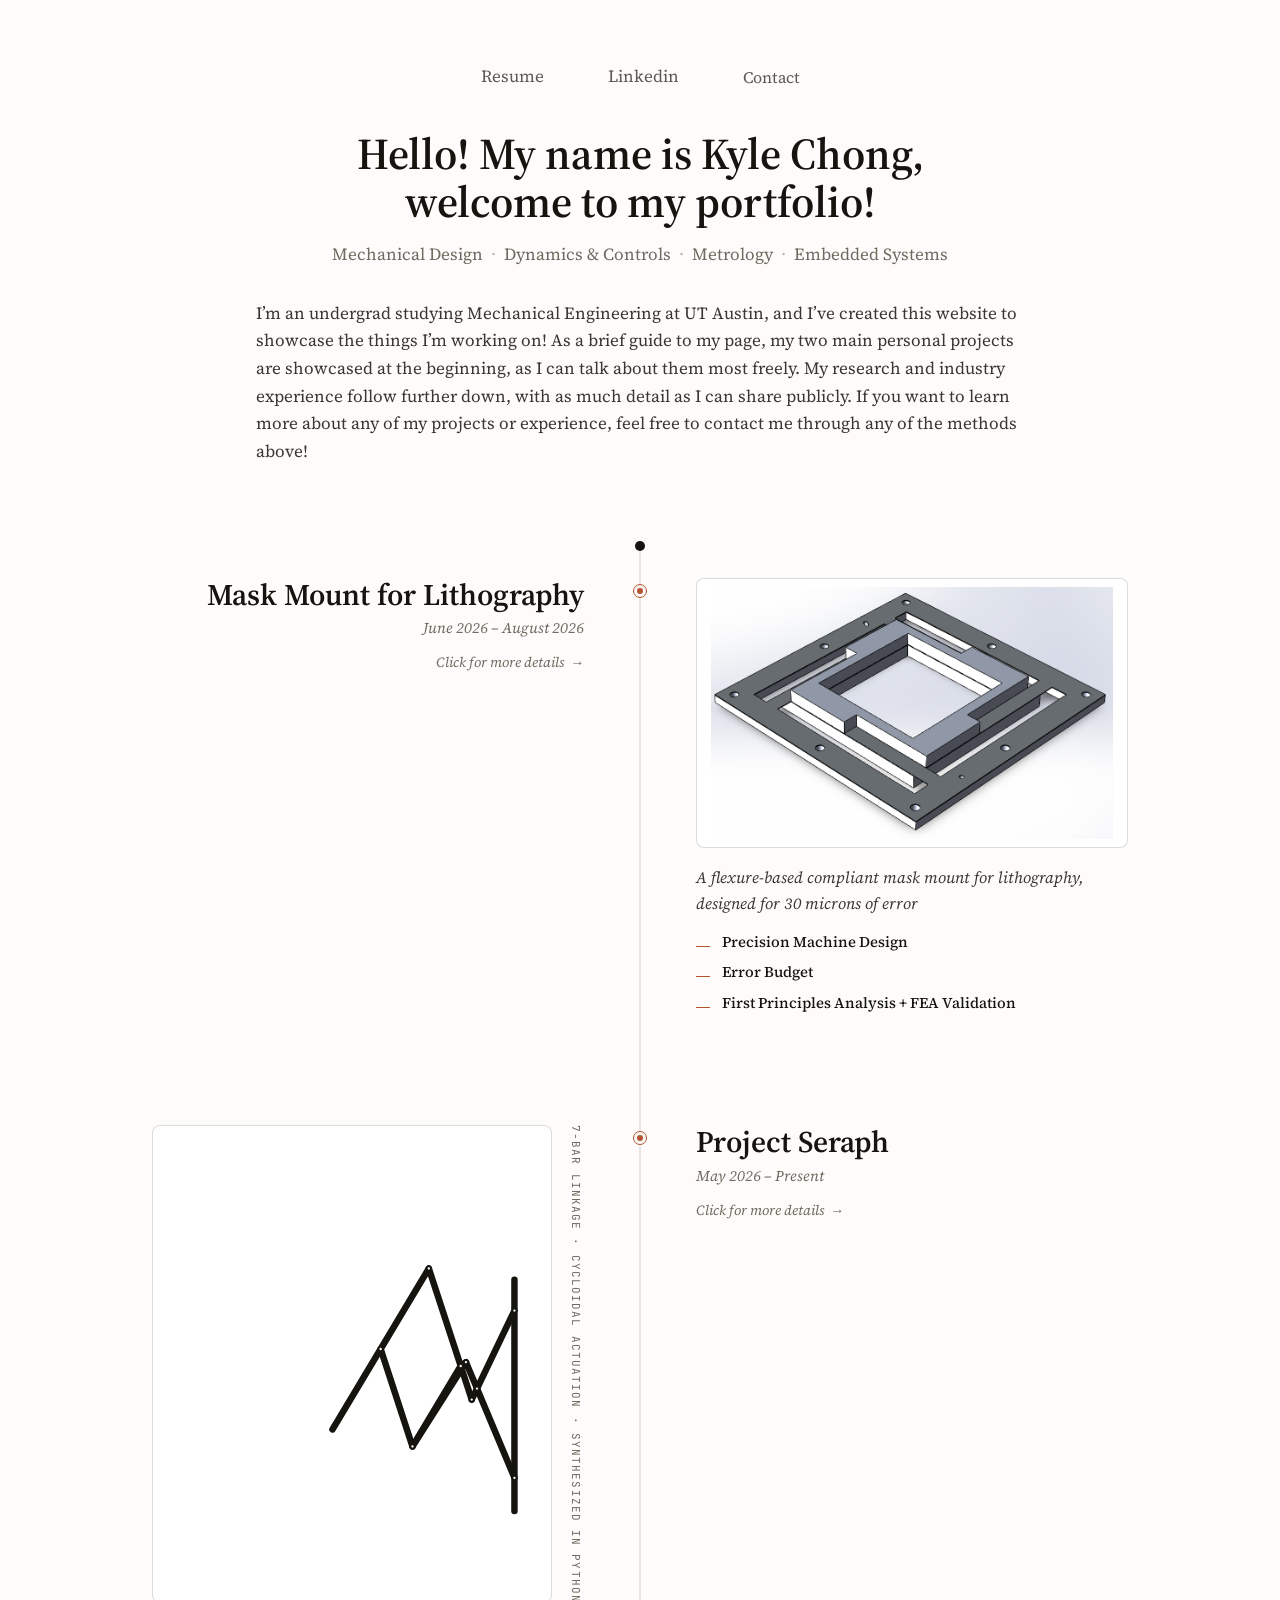
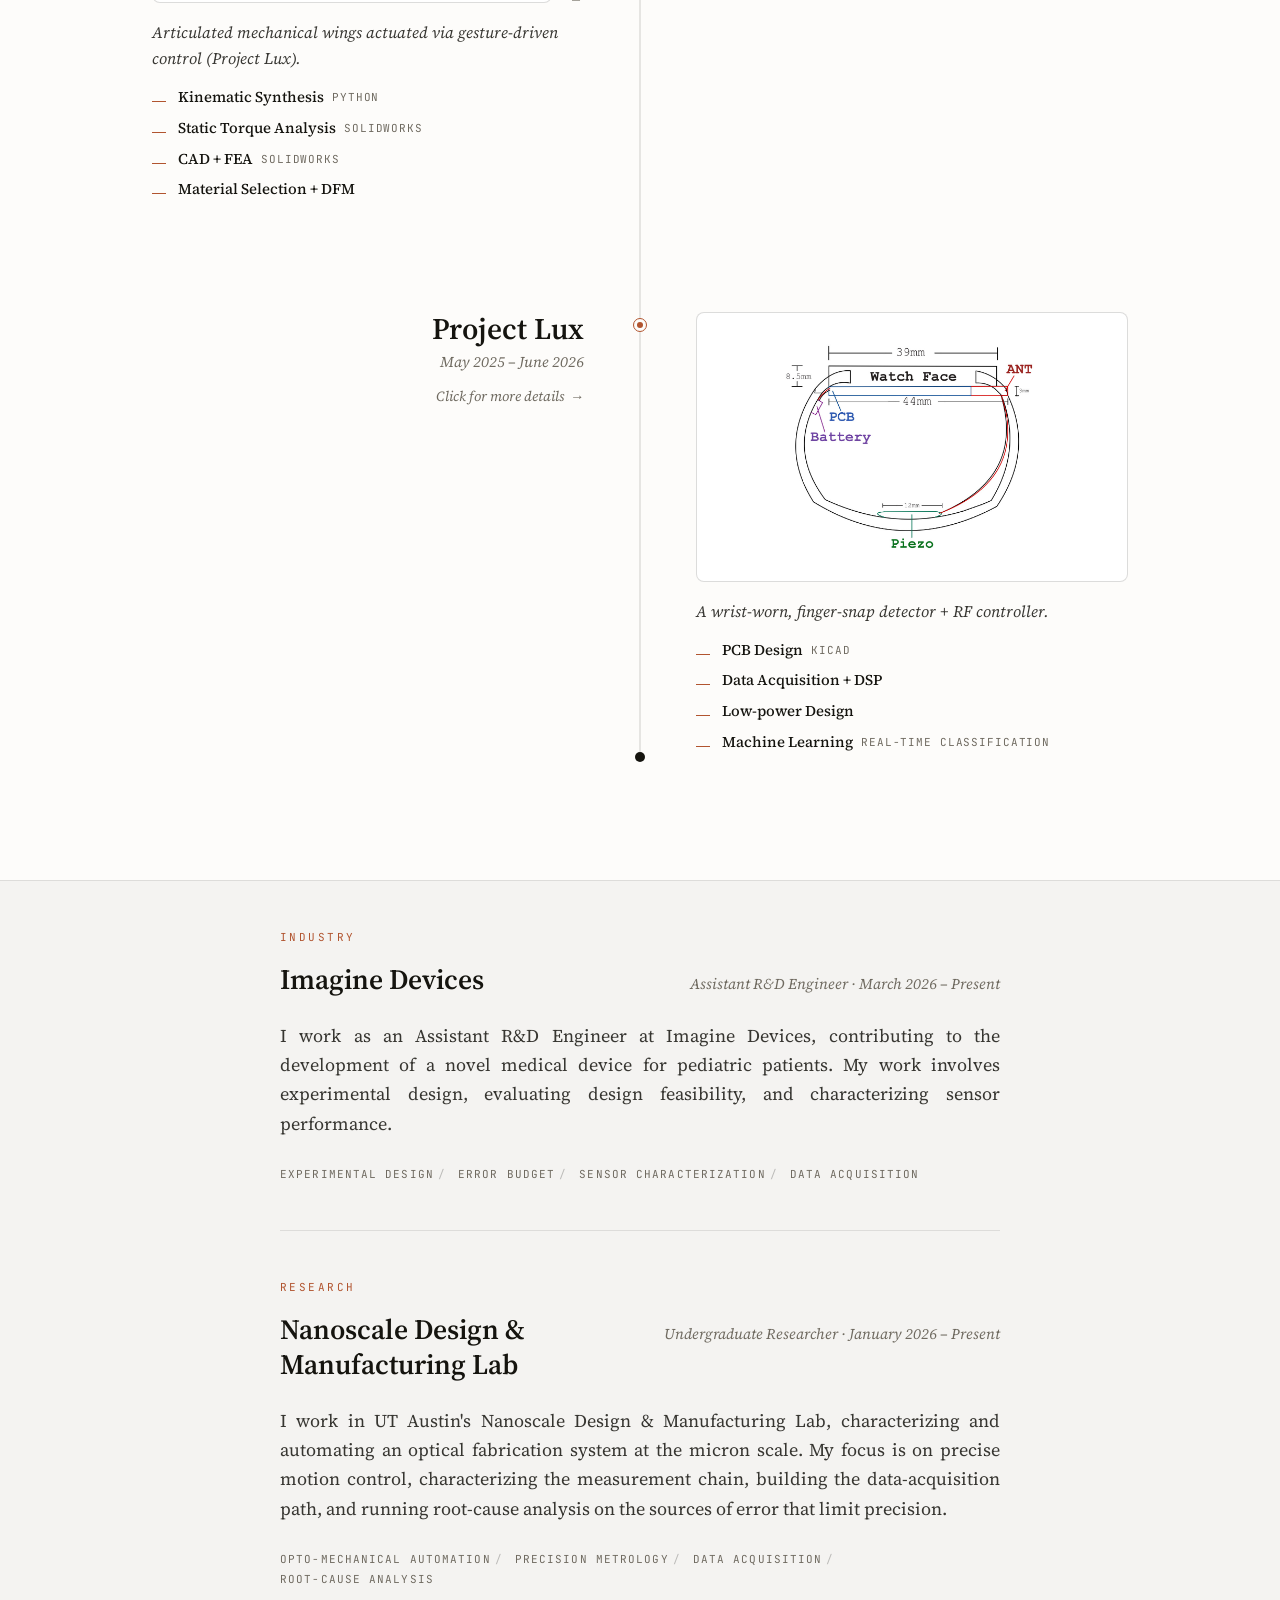
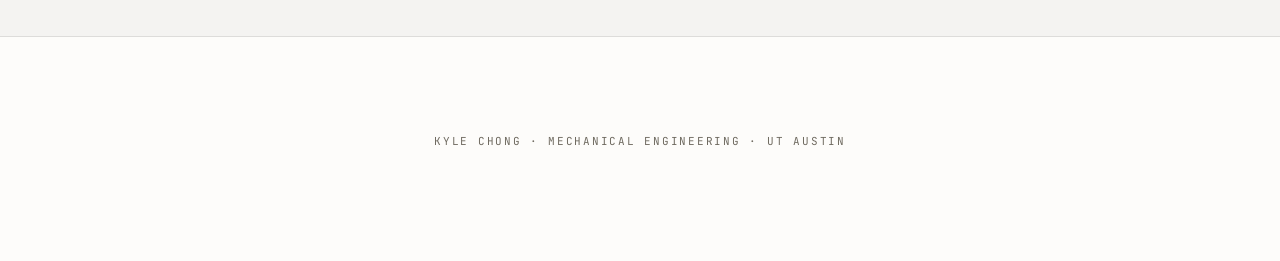
==== commit 465ff561: "Add Mask Mount for Lithography project and detail page - Rebuild index.html from v4 portfolio standa" ====
--- a/index.html
+++ b/index.html
@@ -1,8 +1,7 @@
-﻿<!DOCTYPE html>
+<!DOCTYPE html>
 <html>
 <head>
   <meta charset="utf-8">
-  <link rel="icon" type="image/svg+xml" href="favicon.svg">
   <title>Kyle Chong — Portfolio</title>
   <style>
     * { margin: 0; padding: 0; box-sizing: border-box; }
@@ -39,8 +38,25 @@
   const loading = document.getElementById('__bundler_loading');
   function setStatus(msg) { if (loading) loading.textContent = msg; }
 
+  const FONT_MIME = /^(font[/]|application[/](x-)?font-|application[/]vnd\.ms-fontobject)/i;
+  const MIME_TOKEN = /^[\w.+-]+[/][\w.+-]+$/;
+  function toBase64(bytes) {
+    let bin = '';
+    for (let i = 0; i < bytes.length; i += 0x8000) {
+      bin += String.fromCharCode.apply(null, bytes.subarray(i, i + 0x8000));
+    }
+    return btoa(bin);
+  }
+
   // Error sink persists across replaceWith since it's on window, not the DOM.
   window.addEventListener('error', function(e) {
+    // Failed resource loads (CSP-blocked links, scripts, images) fire plain
+    // events at the element — warn only; real JS errors carry message/error.
+    if (!e.message && !e.error && e.target && e.target !== window) {
+      console.warn('[bundle] resource failed to load:',
+        e.target.tagName, String(e.target.src || e.target.href || ''));
+      return;
+    }
     var p = document.body || document.documentElement;
     var d = document.getElementById('__bundler_err') || p.appendChild(document.createElement('div'));
     d.id = '__bundler_err';
@@ -62,10 +78,151 @@
     const manifest = JSON.parse(manifestEl.textContent);
     let template = JSON.parse(templateEl.textContent);
 
+    // Nested page bundles (iframe targets). Each ships ONCE, in the ROOT
+    // document's manifest; frame srcs carry an about:blank#<uuid> marker
+    // instead of a substitutable uuid. Every document mints the blobs for
+    // its OWN frames — from local text at the root, or text obtained from
+    // its DIRECT parent over the relay protocol below — so each frame
+    // navigation stays same-origin with its initiator and a deduped page
+    // loads at any depth on any host, including a file:// download's
+    // opaque origins (where a blob minted by one document cannot be
+    // navigated to by another).
+    const pageOrderEl = document.querySelector('script[type="__bundler/page_order"]');
+    const pageOrder = pageOrderEl ? JSON.parse(pageOrderEl.textContent) : [];
+    const pageSet = new Set(pageOrder);
+    const pageTexts = {};
+
+    // ── Nested-page text protocol (parent-chain relay) ──
+    // Page bundles ship once, in the ROOT document's manifest. Every
+    // document mints the blobs for its OWN frames, obtaining page text
+    // through a strict parent-chain relay: a document only ever SENDS to
+    // its direct parent (which, for every document the publisher's own
+    // runtime minted, is another publisher document) and only ACCEPTS
+    // text from that direct parent; requests from below are honored only
+    // for the document's own child frames, and the ROOT never sends
+    // upward at all. That last rule is load-bearing: the artifact host's
+    // frame-ancestors allows claude.ai (and friends) to frame an
+    // artifact, so window.top can be a FOREIGN document — a top-addressed
+    // protocol would hand page uuids to that ancestor and accept forged
+    // "page text" from it, minting attacker HTML as an artifact-origin
+    // blob document. The chain never touches the ancestor: requests stop
+    // at the root, replies are origin-addressed per hop (never '*' when
+    // an origin exists), and both directions are origin-gated (on https
+    // a foreign sender's origin can never equal this document's; in
+    // opaque contexts — file:// — everything serializes as 'null', where
+    // an embedded EXTERNAL frame still fails the gate by carrying its
+    // own real origin, and a sandboxed child of such a frame is excluded
+    // by the own-child-frames check plus uuid unguessability). Shape is
+    // deny-by-default: one request form, one reply form, no error
+    // replies.
+    // window.origin is the SERIALIZED SECURITY origin ('null' in opaque
+    // contexts such as a sandboxed preview iframe) — location.origin is
+    // computed from the URL and stays 'https://…' even when the document
+    // is sandboxed, which would misgate every opaque chain.
+    const OWN_TARGET = /^https?:[/][/]/.test(window.origin || '')
+      ? window.origin
+      : '*';
+    function trustedOrigin(e) {
+      if (e.origin === window.origin) return true; // https chains; opaque==opaque
+      // file:// trees: Chrome serializes the file document's origin as
+      // 'file://' while the blob: documents it mints serialize as 'null',
+      // so the two legitimate shapes can never string-match — accept the
+      // pair in both directions. https origins never serialize as either,
+      // and sender identity (own child frame / direct parent) is checked
+      // separately.
+      return (
+        (e.origin === 'null' &&
+          (window.origin === 'file://' ||
+            window.location.protocol === 'file:')) ||
+        (/^file:/.test(e.origin) && window.origin === 'null')
+      );
+    }
+    // Non-empty only in the root document (nested bundles ship an empty
+    // island), so it doubles as the root marker: the root answers from
+    // local text and treats a miss as authoritative — never relaying to
+    // its (possibly foreign) parent.
+    const isPageRoot = pageOrder.length > 0;
+    const blobUrls = {};
+    const resourceBlobs = {};
+    const UUID_SHAPE = /^[0-9a-f]{8}-[0-9a-f]{4}-[0-9a-f]{4}-[0-9a-f]{4}-[0-9a-f]{12}$/;
+    const pendingFrames = {}; // uuid -> [{el, frag}] awaiting text for own frames
+    const pendingRelays = {}; // uuid -> [childWindow] awaiting text to pass down
+    function mountPage(el, frag, text) {
+      const pageBlob = new Blob([text], { type: 'text/html' });
+      const u = URL.createObjectURL(pageBlob);
+      resourceBlobs[u] = pageBlob;
+      el.src = u + frag;
+    }
+    function deliverPage(uuid, text) {
+      const frames = pendingFrames[uuid];
+      delete pendingFrames[uuid];
+      if (frames) for (const f of frames) mountPage(f.el, f.frag, text);
+      const relays = pendingRelays[uuid];
+      delete pendingRelays[uuid];
+      if (relays) {
+        for (const cw of relays) {
+          try { cw.postMessage({ __bundler_page: uuid, __bundler_text: text }, OWN_TARGET); } catch (err) { /* gone */ }
+        }
+      }
+    }
+    function ownFrameWindows() {
+      const out = [];
+      for (const f of Array.from(document.querySelectorAll('iframe'))) {
+        try { if (f.contentWindow) out.push(f.contentWindow); } catch (err) { /* detached */ }
+      }
+      return out;
+    }
+    window.addEventListener('message', function (e) {
+      const d = e.data;
+      if (!d || typeof d !== 'object' || !e.source) return;
+      // Origin gate first; the structural checks below (own-child-frames
+      // for requests, direct-parent + solicited-uuid for replies, the
+      // root's never-relay rule) are what hold in fully opaque chains
+      // where origin strings can't discriminate — a sandboxed root's
+      // FOREIGN wrapper still fails all three even though both serialize
+      // as real-vs-'null' rather than matching.
+      if (!trustedOrigin(e)) return;
+      if (typeof d.__bundler_need === 'string' && UUID_SHAPE.test(d.__bundler_need)) {
+        // Requests are honored only for this document's own child frames.
+        if (ownFrameWindows().indexOf(e.source) < 0) return;
+        const uuid = d.__bundler_need;
+        const text = pageTexts[uuid];
+        if (typeof text === 'string') {
+          try { e.source.postMessage({ __bundler_page: uuid, __bundler_text: text }, OWN_TARGET); } catch (err) { /* gone */ }
+          return;
+        }
+        if (isPageRoot || window.parent === window) return; // authoritative miss
+        const waiting = pendingRelays[uuid];
+        if (waiting) {
+          if (waiting.indexOf(e.source) < 0) waiting.push(e.source);
+          return;
+        }
+        // Never-answered uuids would otherwise accumulate forever under a
+        // request spray; past the cap (far above any real page count) new
+        // relays are dropped rather than remembered.
+        if (Object.keys(pendingRelays).length >= 128) return;
+        pendingRelays[uuid] = [e.source];
+        window.parent.postMessage({ __bundler_need: uuid }, OWN_TARGET);
+      } else if (
+        typeof d.__bundler_page === 'string' &&
+        UUID_SHAPE.test(d.__bundler_page) &&
+        typeof d.__bundler_text === 'string'
+      ) {
+        // The shape test is load-bearing beyond tidiness: the solicited
+        // check below uses the in operator, which matches prototype keys
+        // ('__proto__', 'constructor') — an unshaped key would reach
+        // deliverPage and throw, painting the error banner.
+        // Text is accepted only from the direct parent — the document
+        // that minted this one.
+        if (e.source !== window.parent || window.parent === window) return;
+        if (!(d.__bundler_page in pendingFrames) && !(d.__bundler_page in pendingRelays)) return;
+        deliverPage(d.__bundler_page, d.__bundler_text);
+      }
+    });
+
     const uuids = Object.keys(manifest);
     setStatus('Unpacking ' + uuids.length + ' assets...');
 
-    const blobUrls = {};
     await Promise.all(uuids.map(async (uuid) => {
       const entry = manifest[uuid];
       try {
@@ -97,10 +254,24 @@
           }
         }
 
-        blobUrls[uuid] = URL.createObjectURL(new Blob([finalBytes], { type: entry.mime }));
+        if (pageSet.has(uuid)) {
+          pageTexts[uuid] = new TextDecoder().decode(finalBytes);
+          return;
+        }
+        if (FONT_MIME.test(entry.mime) && MIME_TOKEN.test(entry.mime)) {
+          // Strict artifact hosts allow font-src data: but not blob:.
+          blobUrls[uuid] = 'data:' + entry.mime + ';base64,' +
+            (entry.compressed ? toBase64(finalBytes) : entry.data);
+        } else {
+          const blob = new Blob([finalBytes], { type: entry.mime });
+          blobUrls[uuid] = URL.createObjectURL(blob);
+          resourceBlobs[blobUrls[uuid]] = blob;
+        }
       } catch (err) {
         console.error('Failed to decode asset ' + uuid + ':', err);
-        blobUrls[uuid] = URL.createObjectURL(new Blob([], { type: entry.mime }));
+        const blob = new Blob([], { type: entry.mime });
+        blobUrls[uuid] = URL.createObjectURL(blob);
+        resourceBlobs[blobUrls[uuid]] = blob;
       }
     }));
 
@@ -111,18 +282,28 @@
       if (blobUrls[entry.uuid]) resourceMap[entry.id] = blobUrls[entry.uuid];
     }
 
+    // Artifact-host CSP (connect-src 'self') refuses fetch() of blob: URLs —
+    // consumers read these Blobs directly. Survives the swap like the error sink.
+    window.__resourceBlobs = resourceBlobs;
+
     setStatus('Rendering...');
-    for (const uuid of uuids) template = template.split(uuid).join(blobUrls[uuid]);
+    // Page uuids have no blob here — they ride inside about:blank#<uuid>
+    // frame markers the pass below resolves after the swap.
+    for (const uuid of uuids) {
+      if (pageSet.has(uuid)) continue;
+      template = template.split(uuid).join(blobUrls[uuid]);
+    }
     // Patch navigation and project page links
     template = template.replace('href="#" className="text-ink/70 transition-colors hover:text-ink">Linkedin</a>', 'href="https://www.linkedin.com/in/kylechong7" className="text-ink/70 transition-colors hover:text-ink">Linkedin</a>');
     template = template.replace('    <a href="#"\n       className={"inline-flex items-center font-serif text-[16px] leading-none', '    <a href="contact.html"\n       className={"inline-flex items-center font-serif text-[16px] leading-none');
+    template = template.replace('    id: "maskmount",\n    title: "Mask Mount for Lithography",', '    id: "maskmount",\n    href: "project-maskmount.html",\n    title: "Mask Mount for Lithography",');
     template = template.replace('    id: "seraph",\n    title: "Project Seraph",', '    id: "seraph",\n    href: "project-seraph.html",\n    title: "Project Seraph",');
     template = template.replace('    id: "lux",\n    title: "Project Lux",', '    id: "lux",\n    href: "project-lux.html",\n    title: "Project Lux",');
     template = template.replace('function DetailCue({ variant, side }) {', 'function DetailCue({ variant, side, href }) { href = href || "#";');
     template = template.replace(/href="#" className=\{common/g, 'href={href} className={common');
     template = template.replace('<a href="#" className="group/media block cursor-pointer">', '<a href={p.href || "#"} className="group/media block cursor-pointer">');
     template = template.replace('<DetailCue variant={detailCue} side={side} />', '<DetailCue variant={detailCue} side={side} href={p.href} />');
-    template = template.replace('text-ink text-balance">{p.title}</h2>', 'text-ink text-balance">{p.href ? <a href={p.href} className="transition-colors hover:text-rust">{p.title}</a> : p.title}</h2>');
+    template = template.replace('<a href="#" className="group/title block">', '<a href={p.href || "#"} className="group/title block">');
     template = template.replace('href="#" className="text-ink/70 transition-colors hover:text-ink">Resume</a>', 'href="resume.pdf" target="_blank" rel="noopener noreferrer" className="text-ink/70 transition-colors hover:text-ink">Resume</a>');
 
     // Strip integrity + crossorigin — blob URLs from a file:// document inherit
@@ -131,7 +312,7 @@
     template = template.replace(/\s+integrity="[^"]*"/gi, '').replace(/\s+crossorigin="[^"]*"/gi, '');
 
     const resourceScript = '<script>window.__resources = ' +
-      JSON.stringify(resourceMap).split('</' + 'script>').join('<\\/' + 'script>') +
+      JSON.stringify(resourceMap).replace(/<\//g, '<\\/') +
       ';</' + 'script>';
     // Inject after <head> so the DOCTYPE stays first; prepending the script
     // would push the parser into quirks mode. DOMParser always emits a <head>
@@ -150,18 +331,44 @@
     // preserve ordering (React before ReactDOM before Babel before text/babel).
     const doc = new DOMParser().parseFromString(template, 'text/html');
     document.documentElement.replaceWith(doc.documentElement);
+
+    // Resolve page-frame markers: mint this document's own blob for each
+    // framed page — from local text when this is the root, otherwise by
+    // asking the direct parent over the relay protocol above. An
+    // unanswered request leaves the frame on about:blank, the same
+    // degraded state as a refused embed.
+    {
+      const MARKER = /^about:blank#([0-9a-f]{8}-[0-9a-f]{4}-[0-9a-f]{4}-[0-9a-f]{4}-[0-9a-f]{12})(#.*)?$/;
+      const needed = [];
+      for (const el of Array.from(document.querySelectorAll('iframe'))) {
+        const m = MARKER.exec(el.getAttribute('src') || '');
+        if (!m) continue;
+        const text = pageTexts[m[1]];
+        if (typeof text === 'string') {
+          mountPage(el, m[2] || '', text);
+        } else if (window.parent !== window && !isPageRoot) {
+          const had = pendingFrames[m[1]];
+          (pendingFrames[m[1]] = had || []).push({ el: el, frag: m[2] || '' });
+          if (!had) needed.push(m[1]);
+        }
+      }
+      for (const uuid of needed) {
+        window.parent.postMessage({ __bundler_need: uuid }, OWN_TARGET);
+      }
+    }
+
     const dead = Array.from(document.scripts);
     for (const old of dead) {
       const s = document.createElement('script');
       for (const a of old.attributes) s.setAttribute(a.name, a.value);
       s.textContent = old.textContent;
-      // text/babel scripts with a src: fetch and inline. transformScriptTags
+      // text/babel scripts with a src: read and inline. transformScriptTags
       // does XHR against the src, but blob:null/ from a file:// origin is
       // silently dropped. Inlining makes it a plain inline babel script,
       // which transformScriptTags handles unconditionally.
       if ((s.type === 'text/babel' || s.type === 'text/jsx') && s.src) {
-        const r = await fetch(s.src);
-        s.textContent = await r.text();
+        const pre = resourceBlobs[s.src.split('#')[0]];
+        s.textContent = pre ? await pre.text() : await (await fetch(s.src)).text();
         s.removeAttribute('src');
       }
       const p = s.src ? new Promise(function(r) { s.onload = s.onerror = r; }) : null;
@@ -182,15 +389,19 @@
   </script>
 
   <script type="__bundler/manifest">
-{"25f52b22-35af-4765-845d-dd92d8c0f2a4":{"mime":"image/jpeg","compressed":false,"data":"/9j/4AAQSkZJRgABAQAASABIAAD/4QCMRXhpZgAATU0AKgAAAAgABQESAAMAAAABAAEAAAEaAAUAAAABAAAASgEbAAUAAAABAAAAUgEoAAMAAAABAAIAAIdpAAQAAAABAAAAWgAAAAAAAABIAAAAAQAAAEgAAAABAAOgAQADAAAAAQABAACgAgAEAAAAAQAABFygAwAEAAAAAQAAA8EAAAAA/8AAEQgDwQRcAwERAAIRAQMRAf/EAB8AAAEFAQEBAQEBAAAAAAAAAAABAgMEBQYHCAkKC//[base64]/j5+v/EAB8BAAMBAQEBAQEBAQEAAAAAAAABAgMEBQYHCAkKC//[base64]/j5+v/bAEMAAwMDAwMDBAMDBAYEBAQGCAYGBgYICggICAgICg0KCgoKCgoNDQ0NDQ0NDQ8PDw8PDxISEhISFBQUFBQUFBQUFP/bAEMBAwMDBQUFCQUFCRUODA4VFRUVFRUVFRUVFRUVFRUVFRUVFRUVFRUVFRUVFRUVFRUVFRUVFRUVFRUVFRUVFRUVFf/dAAQAjP/aAAwDAQACEQMRAD8A/[base64]//Q/[base64]//R/[base64]//S/[base64]//T/[base64]//U/[base64]//V/[base64]//W/[base64]//X/[base64]//Q/[base64]//R/[base64]//S/[base64]/9P9UqACgAoAKACgAoAKACgAoAKACgAoAKACgAoAKACgAoAKACgAoAKACgAoAKACgAoAKACgD57/AGrSR+zv8QcH/mGH/wBGpQBu/s5kn4DfDgk5P/CPWHX/AK4rQB7PQAUAFABQAUAFABQAUAFABQAUAFABQAUAFABQAUAFABQAUAFABQAUAFABQAUAFABQAUAFABQAUAc3qPjLwhpFyLPVtf02wuSdoiubqGJ8nttdgc0Ab1vc293AlzaTJPDIMpJGwZWHqCMg0ATUAVry9s9Pt5Lu/uIrW3iGXlmdURR6lmIA/GgDM0fxR4a8QlxoGs2OqmLl/sdxFPt7c+WxxQBuUAFABQAUAFABQAUAFABQAUAFABQAUAFABQAUAFABQAUAFABQAUAFABQAUAFABQAUAFABQAUAFABQAUAFABQAUAFABQAUAFABQB4n4g+OGheH/jd4X+B1xp11LqnijTpdRjvEKeREqCcqjAncS32aTJA4+Xrk7QD2ygAoAKACgAoAKACgAoAKACgAoAKACgAoAKACgAoAKACgAoAKACgAoAKACgAoAKACgAoA/9T9UqACgAoAKACgAoAKACgAoAKACgAoAKACgAoAKACgAoAKACgAoAKACgAoAKACgAoAKACgD57/AGrv+TdviD/2DP8A2qlAG5+zl/yQb4cf9i9Yf+iVoA9ooAKACgAoAKACgAoAKACgAoAKACgAoAKACgAoAKACgAoAKACgAoAKACgAoAKACgAoAKACgAoA4/x5oGu+KPDF5oXh3XpfDV5emNDqECb5oot4MvlcrtdkBVX/AIc5HPNAHn+k/s4fBXS7I2kvhCx1WWQfvrvU0+2XUrH7zvNLubcTySuOaB3POtI0VPgj8b/Dng3whPKng3x/bXrHR5JGkisLy0USma23ElEkX5WXpnJ7AAHufWtBJ8nar4ftvj38X9e0HxM8k3gb4cG3t20tZGWLUNUuI/NaWbYRlIEOwKT9456Egg9kb3jb9nbwnHpb678J9Nt/B3jXSEM+k3unAW6tMgyIp0HySRyfcbcp4OfWgL9z1H4U+OY/iP8AD/RPF6x+RPfQlLqEjBiuoGMVwmPRZEbHtg0A0ehUCEDBuhB+lAACCSMjI7UALQAhIGMkDPSgBSQBknAoAMg8jmgAoAKACgAoAKACgAoAKACgAoAKACgAoAKACgAoAKACgAoAKACgAoAKACgAoAKACgAoAKACgAoAKACgAoA/Pj4m/wDKQf4S/wDYsyf+g6tQB+g9ABQAUAFABQAUAFABQAUAFABQAUAFABQAUAFABQAUAFABQAUAFABQAUAFABQAUAFABQB//9X9UqACgAoAKACgAoAKACgAoAKACgAoAKACgAoAKACgAoAKACgAoAKACgAoAKACgAoAKACgD57/AGrv+TdviD/2DP8A2qlAG5+zl/yQb4cf9i9Yf+iVoA9ooAKACgAoAKACgAoAKACgAoAKACgAoAKACgAoAKACgAoAKACgAoAKACgAoAKACgAoAKACgAoAKAPKPiZr3xb0SOB/hl4SsPEwaJ2n+1XwtXRx90JGwCsCO/mD0460DR4N8CtRu/HHxM1TxT8Wbl7P4k6Tava2fh2W3a1i06xdzumtQ7N55kPDSgkgcHIIoGz7QoJPk611+w+Cfxu8U2/[base64]/xE+HWp/BfxN4PsfgVq9x4fm8e3MuhXkV7PLe26s6B1u1WdnKzR4Ygg+2ACQWCfc0Pij8GNF+DXgC6+KvgzV9XHjHwxJbXs2o3V/PKdQHnok0dzGzmMpIrNwFHocjNAJ3PZP2h/Ctp4l+F2t+JDqWp6bd+G9Iv9Sszp93JbK0qW5kXzlQ4cAqOD05weaBI8p+G37PNv8QvA2i+LPjJrWpa9rep6bbSWQgvZoIdPtjCv2cRLGVDS7MNI7htzk5ycsUNs5/4T/DzX/jRa6nZfFnxJe6x4Z8CaldeHbGxt55bU3slo/zXV88TB5HCMipz2J6k7gG7HrHwatZ/AvxP8efCOyvrm88OaVb2Gq6XHdytPJai8UrLCsjksUDLlQSccnqSSxM+nqBBQAUAFABQAUAFABQAUAFABQAUAFABQAUAFABQAUAFABQAUAFABQAUAFABQAUAFABQAUAFABQAUAFAH58fE3/lIP8ACX/sWZP/AEHVqAP0HoAKACgAoAKACgAoAKACgAoAKACgAoAKACgAoAKACgAoAKACgAoAKACgAoAKACgAoAKAP//W/VKgAoAKACgAoAKACgAoAKACgAoAKACgAoAKACgAoAKACgAoAKACgAoAKACgAoAKACgAoA+e/wBq7/k3b4g/9gz/ANqpQB8p/DD9l7x74x+G3g/xPpvxu8R6DaanotjNFp0AkaK2UwIPLjKXMY2jHHyDjrk80Adz/wAMc/Ev/o4XxR/3xN/8m0AH/DHPxL/6OF8Uf98Tf/JtAB/wxz8S/wDo4XxR/wB8Tf8AybQAf8Mc/Ev/AKOF8Uf98Tf/ACbQAf8ADHPxL/6OF8Uf98Tf/JtAB/wxz8S/+jhfFH/fE3/ybQAf8Mc/Ev8A6OF8Uf8AfE3/AMm0AH/DHPxL/wCjhfFH/fE3/wAm0AH/AAxz8S/+jhfFH/fE3/ybQAf8Mc/Ev/o4XxR/3xN/8m0AH/DHPxL/AOjhfFH/AHxN/wDJtAB/wxz8S/8Ao4XxR/3xN/8AJtAB/wAMc/Ev/o4XxR/3xN/8m0AH/DHPxL/6OF8Uf98Tf/JtAB/wxz8S/wDo4XxR/wB8Tf8AybQAf8Mc/Ev/AKOF8Uf98Tf/ACbQAf8ADHPxL/6OF8Uf98Tf/JtAB/wxz8S/+jhfFH/fE3/ybQAf8Mc/Ev8A6OF8Uf8AfE3/AMm0AH/DHPxL/wCjhfFH/fE3/wAm0AH/AAxz8S/+jhfFH/fE3/ybQAf8Mc/Ev/o4XxR/3xN/8m0AH/DHPxL/AOjhfFH/AHxN/wDJtAB/wxz8S/8Ao4XxR/3xN/8AJtAB/wAMc/Ev/o4XxR/3xN/8m0AMk/Y3+JjoyD9oXxPkjHzRzkfiPto/nQA8fscfEv8A6OF8Uf8AfE3/AMm0AH/DHPxL/wCjhfFH/fE3/wAm0AH/AAxz8S/+jhfFH/fE3/ybQB9ZfCrwRq/w88F2fhXW/E134uu7WSZzqV6GE0gkcuFbdJIflzgfN0oA9FoAKACgD5l+O8NnaeOvg7rWm4XxOfFUFlFs/wBZJpk0b/bw3coq7SfQn3oGj6aoEZOuaBonibTZdH8Radb6pYT48y3uo1ljbHQ7WBGR2PUUAeZ3GgfB/wCBOg6t43tdC07w9bWcDNPPbQIszjtEh+8S7YCqDgnFA9zD/Zt8P6zpPw7fW/EcBtNV8YaleeILi3brEL6TfGh9/LCkg8gnB5FAMp2n/J1+p/8AYg2v/pzlpdQ6FL46/wDJQPgp/wBjS3/pO1MEa/7U3/JAPHH/AF5xf+lEVALc6b4w/wDJDfHP/Yr6j/6RvQC3N34U/wDJL/BP/YA03/0ljoB7nkv7Mf8AyBfiF/2PetfzipIGTeE/+Tn/AIif9i9o/wD6FJTDofSNAgoAKACgD5++N3wV8R/FifRbjw78RNW8BtpaTpMNN8xluhKUKFwk0IBj2tg853dsUAeE/wDDHPxL/wCjhfFH/fE3/wAm0AH/AAxz8S/+jhfFH/fE3/ybQBGf2NviZ5of/hoXxNgKR/q589fX7b09sUASf8Mc/Ev/AKOF8Uf98Tf/ACbQAf8ADHPxL/6OF8Uf98Tf/JtAB/wxz8S/+jhfFH/fE3/ybQAf8Mc/Ev8A6OF8Uf8AfE3/AMm0AH/DHPxL/wCjhfFH/fE3/wAm0AH/AAxz8S/+jhfFH/fE3/ybQAf8Mc/Ev/o4XxR/3xN/8m0AH/DHPxL/AOjhfFH/AHxN/wDJtAB/wxz8S/8Ao4XxR/3xN/8AJtAB/wAMc/Ev/o4XxR/3xN/8m0AH/DHPxL/6OF8Uf98Tf/JtAB/wxz8S/wDo4XxR/wB8Tf8AybQAf8Mc/Ev/AKOF8Uf98Tf/ACbQAf8ADHPxL/6OF8Uf98Tf/JtAB/wxz8S/+jhfFH/fE3/ybQAf8Mc/Ev8A6OF8Uf8AfE3/AMm0AH/DHPxL/wCjhfFH/fE3/wAm0AH/AAxz8S/+jhfFH/fE3/ybQAf8Mc/Ev/o4XxR/3xN/8m0AH/DHPxL/AOjhfFH/AHxN/wDJtAB/wxz8S/8Ao4XxR/3xN/8AJtAB/wAMc/Ev/o4XxR/3xN/8m0AH/DHPxL/6OF8Uf98Tf/JtAB/wxz8S/wDo4XxR/wB8Tf8AybQAf8Mc/Ev/AKOF8Uf98Tf/ACbQAf8ADHPxL/6OF8Uf98Tf/JtAHlcHgjVfh5+2p8GfC2teKL7xheW3hy5dtS1H/XOJP7WYJyzttXOBudj74wAAfqXQAUAFABQAUAFABQAUAFABQAUAFABQAUAFABQAUAFABQAUAFABQAUAFABQAUAFABQAUAf/1/1SoAKACgAoAKACgAoAKACgAoAKACgAoAKACgAoAKACgAoAKACgAoAKACgAoAKACgAoAKAPnv8Aau/5N2+IP/YM/wDaqUAbn7OX/JBvhx/2L1h/6JWgD2igAoAKACgAoAKACgAoAKACgAoAKACgAoAKACgAoAKACgAoAKACgAoAKACgAoAKACgAoAKACgDzT4lfDgfEC0sJLPXL/wAN61o0rXGnajYSYaKVhtIkiPySxsBhkbqOMjJoGmebrpf7WOnQ/YLPXvBGsxj5Vvr+2vre5x6tFbkxE/kKA0NvwD8INW03xQ/xF+Juv/8ACW+MPLaC0dY/JstOhf70dpDk4LZO5zgkcepIDZ7xQI8N8TWv7R0XiG+k8Faj4Pn0K4YG2j1eC+S5txtAIzbsVk5yckjr2HFA9DC0n4I6/wCJNdsvFHxv8Sp4uuNLkE1hpFrB9n0m2mH/AC0MRy07DjaZOncHsBfsfRxB2kJgHHGRwPwoEfKVh8Jfjvb/ABJHxGuvHWiS3ktlFpU6LpbhWsY5zPsVfN4Ylj827PvQVdHoHxk+Gvijx9P4S1TwhrVromqeFNSbUIZbuA3CMxjKAbAR0z3oEmanxC8A6/8AEH4Raj4B1LVLZda1WyhguL9IWWAzI6O7rFuJCsVOBu4zQF9ThPEfw6+OviX4e3Pgu+8b6J5+pJdWd9cLpjqJLG4hWIRqPN+VxlyWA7j05Auj0H4S+FfHng3w5H4e8a67Y65Hp8Nva6c1natbGKCCMRhZCXbeSAuDgd85zwAzkvhX8L/Hvw78TeIZJ/Edhe+Fdc1S/wBW+wJaMtyk92wI/fluihQCMYPtQDY6/wDhj4/t/jLdfErwt4jsLDTdWgsbTUbK5tGnlkgtCSyo4dQpYE4PagLnv9AgoAKACgAoAKACgAoAKACgAoAKACgAoAKACgAoAKACgAoAKACgAoAKACgAoAKACgAoAKACgAoAKACgD8+Pib/ykH+Ev/Ysyf8AoOrUAfoPQAUAFABQAUAFABQAUAFABQAUAFABQAUAFABQAUAFABQAUAFABQAUAFABQAUAFABQAUAf/9D9UqACgAoAKACgAoAKACgAoAKACgAoAKACgAoAKACgAoAKACgAoAKACgAoAKACgAoAKACgD57/AGrv+TdviD/2DP8A2qlAG5+zl/[base64]/Pj4m/8AKQf4S/8AYsyf+g6tQB+g9ABQAUAFABQAUAFABQAUAFABQAUAFABQAUAFABQAUAFABQAUAFABQAUAFABQAUAFABQB/9H9UqACgAoAKACgAoAKACgAoAKACgAoAKACgAoAKACgAoAKACgAoAKACgAoAKACgAoAKACgDyr44+C9W+Inwl8WeCtBaJNS1mxaG2M7FI/MDKwDMASAduM4oA0/hN4V1DwP8MfCHg/[base64]/jT4N+MNd/ay8AfGKxFsfDXh/RJrK8ZpcTLMBeBQseMsH+1Lgg4G1s4+XcAfWFABQAUAFABQAUAFABQAUAFABQAUAFABQAUAFABQAUAFABQAUAFABQAUAFABQAUAFABQB/[base64]/[base64]/FPhvwrape+JdWtNJgkbYj3cyRB2AztXcRuOOcDJrOpVhBXm7HVhcFXxEuShByfkrnHf8Lq+Ep/5nLSf/AlP8ay+uUf50eh/q5mP/PiX3HW+HfF3hfxdDNceGNXtdWitmCStayLIEYjIDY6ZFa06sJ6wdzgxeAxGGajiION+6sdFWhyHAap8Vfhrot9Lpmq+K9LtbyBissL3Me9GHVWAJ2n2PNYSxVKLs5I9WhkeOqwVSnRk0+tmdLoPiPQfFNj/AGn4c1K31Sz3mPzraRZEDr1Ulc4IyOK0p1IzV4O5x4rB1sPP2deDi+zKXiLxr4R8JCL/AISfXLLSTPkxrdTJGzgdSqsckDuQKmpWhD43Y0wmXYnE3+r03K3ZXObi+MvwomkWKPxlpG5jgbrqNR+ZIFZrGUf50dkuHsxSu6EvuZ0PiDxz4P8ACsdpN4j1uz0yO/DNbNcSqiyhQCShPBADDp61pUrwhbndjkwuWYnEOSoU3K29lsc1/wALr+Ev/Q5aV/4Ep/jWf12j/Ojs/wBXMy/58S+4P+F1fCX/AKHLSf8AwJSj65R/nQf6uZl/z4l9wf8AC6vhL/0OWk/+BKf40fXKP86F/q5mP/PiX3M9KgnhuoIrm3cSQzIsiOpyGVhkEH0IrpTvqjyJRcW4y3RLQSFABQAUAFABQAUAFABQAUAFABQB/9T9UqACgAoAKACgAoAKACgAoAKACgAoA+XviZ+z54x8e+MLzxPo/wAY/FnhK0u0hVdL0y6ljtYTFGsZMaxyoBvK724zuJ59ADgv+GS/iL/0cP47/wDA24/+SKAPFP2gPhP8Sfgj8N7rx7D8cvHOtPb3Nvbi2bU7mAHz32klxM/QdsUAeu6Z+yv8RNS02z1EftC+O4xeQRzhft1wdvmKGxn7RzjNAF7/AIZL+Iv/AEcP47/8Dbj/AOSKAPfvg/8ADDXfhjpmo2Ou+PNc8dy30yypPrUzTNbqq42RF2dgGzlvmxwMAc5APYKACgAoAKACgAoAKACgAoAKACgDgPixreqeGfhZ448SaJP9l1PR/D+p31pNtV/Lnt7WSSJ9rhlbayg4YEHuCKAPiLwHpn7c/j/wbofjXS/itokFnrtpHeQxT6daCRUkGQH22BGfXBNAHXf8K+/b2H/NWvDx/wC4fbf/ACBQAf8ACAft7D/mq/h0/wDbhbf/ACBQAf8ACB/t7/8ARU/Dp/7cbf8A+QaAD/hBf29x/wA1R8OH/txt/wD5BoAX/hB/29x/zU7w2f8Atyg/+QqAD/hCf2+B/wA1L8NH/tyg/wDkKgA/4Qv9vgf81I8Mn/tzh/8AkOgA/wCEN/b4H/NRfDB/7c4f/kOgBf8AhD/2+R/zULwuf+3SL/5DoAP+ES/b5H/M/wDhc/8AbrF/8iUAH/CKft9D/mfPCx/7dY//AJEoAP8AhFv2+v8AoefCp/7do/8A5FoAP+EY/b7H/M7eFD/27J/8i0AL/wAI1+32P+Zz8Jn/ALd0/wDkagA/4Rz9vsf8zh4TP/buv/yNQAf8I9+34P8AmbfCR/7YL/8AI9AC/wBgft+D/mavCJ/7YD/5HoAP7D/b9H/Mz+ED/wBsR/8AI9AB/Yv7fo/5mTwef+2X/wBooAP7H/b9H/Mw+Dj/ANsv/tFAC/2T+38P+Y94OP8A2zP/AMZoAP7L/b+H/Mb8Gn/tmf8A4zQAf2b+38P+Yx4MP/AG/wDjVAC/2f8At/j/AJivgs/8Ab/41QAfYv2/x/zEvBR/4C//AMboAPsn/BQAf8v/AIJP4P8A/G6AD7N/wUAH/L34JP4P/wDEUAHk/wDBQAf8vHgo/g//AMTQAmz/AIKAD/lp4KP/AH3/AIUAH/GwAf8AQlH/AL7oAN//AAUAH/LPwUf++/8AGgBPN/4KAD/lh4LP4t/8VQAef/wUAH/Lr4MP4t/8VQAfav8AgoAP+XLwYf8AgR/+LoAT7Z/wUAH/ADDvBp/4Gf8A4ugBPt//AAUAH/ML8HH/AIH/APbKAD+0f2/x/wAwjwcf+B//AG2gBP7T/b/H/MF8Hn/toP8A47QAf2t+3+P+YF4QP/bQf/HqAD+2P2/x/wAy94RP/bVf/j1ACf21+3+P+Zb8In/tqv8A8foAP7d/b/H/ADLHhI/9tk/+SKAE/t/9v8f8yr4TP/bdP/kigBP+Ei/b/wD+hR8KH/tun/yTQAf8JJ+3+P8AmTvCh/7bx/8AyVQAf8JN+38P+ZK8Kn/t4j/+SqAE/wCEp/b+H/Mj+Fj/ANvMX/yXQAf8JX+38P8AmRPC5/7eYv8A5LoAT/hLv2/h/wAyD4XP/b1D/wDJlAB/wmH7fw/5p94YP/b1D/8AJtACf8Jl+39/0Trwyf8At7g/+TaAD/hNf2/h/wA038Mn/t7g/wDk6gBP+E3/AG/h/wA008NH/t8t/wD5OoAP+E6/b9H/ADTDw2f+3y3/APk+gA/4Tz9v0f8ANLfDh/7fbb/5YUAJ/wAJ9+36P+aVeHD/ANvtt/8ALCgBP+Fg/t+j/mk/h0/9v1t/8saAD/hYf7fg/wCaSeHj/wBv1r/8saAD/hY37fQ/5pF4fP8A2+23/wAsaAE/4WV+3wOvwg8P/wDgZB/8saAE/wCFm/t6jr8HtAP/AG+Q/wDyxoAT/haP7eY6/B3QT/29xf8AywoAP+Fqft4jr8G9C/8AAqP/AOWFACf8LX/btHX4M6IfpdJ/8n0AH/C2/wBukdfgxo5+l0n/AMnUAH/C3v25R1+C2kn6XK//ACbQAf8AC4f24R1+Cmln6XK//JlAB/wuT9t0dfglpv4XI/8AkqgA/wCFz/tsjr8EdP8AwuR/8k0AH/C6/wBtUdfgfYn6XP8A90UAH/C7v20R1+Btp+Fz/wDb6AD/AIXj+2aOvwMtj9Lg/wDx6gA/4Xp+2SOvwKg/C4P/AMdoAP8Ahe/7Yo6/AiL8Lhv/AI5QAf8AC+/2wR1+AyH6XDf/ABdAB/wv79r0dfgJn6Tv/wDFUAH/AA0D+1yOvwDY/Sd/8aAD/hoT9rQdfgDIfpPJ/hQAf8ND/tYjr+z/ADH6Tyf/ABNAHt/7M3x0u/j94G1DxVfaLHodzp2qSaa8MUxmR9kMUwcFlUr/AK3aV56ZzzgAH0XQAUAFABQB4H8c/gj/AMLhg0hodXOlXWkGbaXjMsciz7NwKhlwQUGCPpjpXBjsF7e2trH1PDXEn9mOd4cylbrZ6f8ADn5p/EXwIPAnjO48GWupLrd1a+UkkkMZQCaQA+UAS2SARn3OO1fN4ih7Op7NO5+xZRmf1zCrFShyp337Lqe1fsueLbzwR8UZ/B2ro1vHrm6wmik+VoryAny8g98hoyPVh6V25XVdOt7OXX8z5zjXAxxeXrFU9eTVeae/6M/T6vpj8XPy9/aD+A3/AAriCXxrb6yb6z1fVTCltJERLGZ1lm+aTcQ2NhGcAnOa+ZzDA+y/eJ7s/aeFOJ/rzWFlTs4xve+jtZbfMxv2bfix/wAK68XjS9WmEfh/XmWG5Z2wkEucRz+gAztf/ZOT92oy3F+ynyy2Z0cYZF9dw3tKa9+Gq811X+R9e/Gv9nb/AIWzrtn4ksde/sy4htltnjkiM0bqrFlZSGUqfmORgg+1etjcv9tJSUrHwXDnFv8AZ1GVCdPmV772Z+fngP4dy+N/iFD4CW/WyaSW4iNyYy4HkBmJ2bl67fWvBoYf2lX2dz9UzTNlhME8Zy3209T6R/a00G38LeGfhr4btZXnh0m2urVJJDl3ESW67j7nHToO1ejm0OSFOC6f8A+Q4ExTxFfF15Kzk0/v5jkdC/Zc1LXPh/bePU8RwQxXGnNqAtjbsWAVC+zdvAzxjOKxp5W5U1U5ulzvxPGtOljXg3Sbala9zyv4P/Cy5+LfiK88P2upR6W1pZNeGWSMyBgskce3AK/385z2rlweFdeTinY9vP8API5bQjWlDmu7fg3+hB8XPhjc/CjxPD4autRTU3mtI7sSxxmMAO7pt2knps6570YvCujPkbuVkOcxzHDuvGPLZ2/L/M/Xnwl/yKuh/wDYPtf/AEUtfWUfgj6H4Lj/APeKn+J/mdBWhyBQAUAFABQAUAFABQAUAFABQAUAf//V/VKgAoAKACgAoAKACgAoAKACgAoAKACgAoA+MP29/wDk3fUv+wnYf+jKAPrLwt/yLGi/9eFt/wCiloA3aACgAoAKACgAoAKACgAoAKACgAoAKAPKvjt/yRD4l/8AYq6z/wCkMtAGH+zR/wAkB+HX/YDtf/QKAPcaACgAoAKACgAoAKACgAoAKACgAoAKACgAoAKACgAoAKACgAoAKACgAoAKACgAoAKACgAoAKACgAoAKACgAoAKACgAoAKACgAoAKACgAoAKACgAoAKACgAoAKACgAoAKACgAoAKACgAoAKACgAoAKACgAoAKACgAoAKACgAoAKACgAoAKACgAoAKAPz7/4Jy/8kg8T/wDY0T/+kdrQB+glABQAUAFAGB4q8Q2fhPw3qniXUObbS7aS4cA4LbBkKPdjgD3NZ1aihFzfQ6sDhJYmvChDeTsfmf8As/8Ah25+KXxmfxLrsZnhsJpNZvDg7DOXzCufTzCCB3CkdM183gKbrV+eXqfsfFWLjl+V+wo6XXKvS2v4fmaX7UXhO78D/FK38ZaQzQRa4Vv4ZE4Md5Aw8zBHfIV8+rH0qszpOnW9pHr+ZlwVj44vL3hamrho/NPb9Ufod4B8WWfjnwdo/imycMmo2yvIB/BMPllT6q4Zfwr6ChVVSmprqfk2aYGWExNTDy+y/wAOn4Hzr+2d/wAky0f/ALD0H/pLc15+c/wl6/oz67w8/wB/n/gf5xPkXUPhTJd/BHQ/ihosReS3luYNVRef3YuGWKcD/ZyEbHbBxwTXkywt8Oq0fmfeUs8Uc1qZfVe9nH1tqv1R9k/su/Fn/hNPDH/CI61cb9c0CNVRm+9PaD5Ub3aPhG9tpPJNexlmL9pDkluvyPz7jXIvquI+s0l7k/wfX790fLHwE/5OJtv+vrUf/QJa8vAf71959txR/wAiR+kfzR9hftEfBvW/i1YaH/wj91bW93pEs25bosqNHOFyQVVuQUHGOQTXr5hg5VlHlex8BwnxDSy2dT2ybUrbd1/w56FB4cPhD4Qv4YaUTtpWgy2zSLkB2SBgzDPYnOK6FT5KHJ2R5MsZ9ZzL6xa3NNP8T4f/AGMP+Sk61/2A5f8A0pt68TJv4r9P1R+k+In+40/8a/KR7x8e/wBnvXfin4s0rxFoWo21oqWyWV2lzuBVEkZxIm0HccOQVOOg55OO/H5fKtNSiz5jhfiujl+GnQrRb1uremz+4+qdOso9N0+006Ekx2kMcKE9SsahRn8BXqRjZJHxFWo6k5Te7dy5TMwoAKACgAoAKACgAoAKACgAoAKAP//W/VKgAoAKACgAoAKACgAoAKACgAoAKACgAoA+Zv2tvh34s+KHwbvfCfguyGoatNfWkyQtIkQKRPlzukKrwPegD6D0G1mstC0yyuV2TW9pDFIuc4ZIwpGR7igDWoAKACgAoAKACgAoAKACgAoAKACgAoA8q+O3/JEPiX/2Kus/+kMtAGH+zR/yQH4df9gO1/8AQKAPcaACgAoACQBk8CgDzbxZ8YvhX4FRm8WeMdJ0t158mW6jM5/3YULSN+CmgDwHV/27f2fNOdorDUtS1uQdFsLGUlvp53lD9aAOOn/brttRYjwT8JvFuvDopeARZP8A2xFxQBCv7XPxxuvms/2bvE2zsXF5/P7AooAG/a4+OVr815+zd4mKDqUF5j8xYsKAPcP2e/[base64]/AOCcv/JIPE//AGNE/wD6R2tAH6CUAFABQAUAfF/7Y/jg6b4a0zwLZXG2fWZPtV5Gp5+zQH5A3s8vI9Shrxs4r8sFTXU/RPD7LfaV54uS0jovV7/cvzPlvwd8P/2gLHTU1TwPZa1p9jq0ccwksbk24nTBMbMFkUnhjjI4z715lHD4lK9NNJn2uYZrk05+zxcotx01V7d+hP4q+Hn7RGrac914wstc1Oy0xJLjN7cm5WJVXLuqtIxB2jnAyadXD4qSvUTaROBzbJKc+XDShFy00Vr/AIH0H+xn45aa11j4fXbc2x/tGzyedjEJMn0DbWH+8a78nr6Ok/U+V8QsstKnjY9fdf6fqdj+2d/yTLR/+w9B/wCktzW2c/wl6/ozz/Dz/f5/4H+cTo/2ZLCz1T4E6fpuowJc2l299DNDINySRvM6srDuCDg1plsU8Ok/M4+MqsqebyqQdmuVp/JHxd4u0TxB+zl8XYb3SHY20Mv2qwc5C3FnIcPC574GY29xuHavHqwlha94/wBI/RMBiaOeZa4Vd3o/J9/1X3Fv9nS7W/8Aj3pl8ilFupb6UKeoDxSMAfzoy53xKfqZ8Ww5MnnB9OX80fq5X1R+HHOeMf8AkUdf/wCwddf+imrOt8EvQ7Mv/wB5p/4l+Z+ev7GH/JSda/7Acv8A6U29fP5N/Ffp+qP1bxE/3Gn/AI1+Uj9La+kPx0KACgAoAKACgAoAKACgAoAKACgAoAKAP//X/VKgAoAKACgAoAKACgAoAKACgAzQAUAFABQAUAFABQAUAFABQAUAFABQAUAFABQAUAFABQB5V8dv+SIfEv8A7FXWf/SGWgDD/Zo/5ID8Ov8AsB2v/oFAHuNAHlHxH+OHws+E8RPjnxLa6ddeX5iWSkzXci9tsEYZ8MeAxAX3oA+U5P2pfjZ8WYvJ/Z3+Fd29lM5RNc13bHbhc4JVd6Q5HX/XPjptNAE8n7MPx7+JrxS/G74w3Mdi3Muk+HlaKEg/w7sRR5H95oXoA9N8MfsUfs9eG2jmm8OSa9cIcmXVrmScsfVo1KRH6bMe1AH0JofgTwR4ZhFv4c8NaXpES9Es7OGAflGgoA6oAKAFAAHYUALQAUAfCv7JH/JVP2jP+x1uv/Sq7oA+6qACgAoAKACgAoAKACgDj/iD4i1Hwl4H8QeJ9I086pfaTYzXUFoM/vXjUsFO3Jx3OOcdKAR+UM37dPxxed9kOjQ5biJbOQhfYbpS35mpuacp9Tfst/tHfEv4veKdR8PeL9FtTY2lk10NQs4JYRHIHVVjk3O6HeGJXGD8p6jOGiWjD/aX/ac+Kfws8fnwj4V0izg0+O2hnS8u7eSZrgyDLFCHVAqnK4wTkHntQwSPn3T/ANuj44fbYUaz0a+y4HkfY5QX5+6NkobJ7Y/Ki4+VH646DfXeqaHpmp6hZvp13e2kM89pIcvBJIgZ4mPqhJU/SmQatABQAUAFAHwJ+1b+0b8QPhH8QvDnhzwfJbQ2ZsI9TvFmhWX7SJJ5IvKYtyqgRHlCrZbrxSbKij7xsLn7bY215t2/aIklx6b1Bx+tMktUAFABQAUAFAHyl+1b8PPiz8Q/Dmi2XwvvniW1nmbUbOO5+ym5V1TymLEqGEZVvlJ53Z7UmUrHwN+yzdeIrT9o7w/oesXty8tpNqFvcQyTtIokitplYdSDhhSRT2P2mqjMKACgAoAKACgAoA/IzxV+258crDXr+zGkaZoa288kQs7i0laWLYxG2RnkGXGOSABnoBSuXyowl/bj+OzDcqaQw9RZP/8AHKLj5UO/4bh+PH/PLSf/AACf/wCOUXDlR7n+zf8AtSfE/wCKfxTsfB/igab/AGdcW1zK/wBmt2jk3RRllwxkbjPXihMlo/RumSFABQAUAFABQAUAFABQAUAFABQAUAFABQAUAFABQAUAFABQB8Jfsr2NlqXxB/aNstRtory2m8b3geGZFkjYfabrhlYEH8RQB7d4m/ZZ/Z/8WLINT8B6bA8gP7ywVrFwT3BtmjH5gj2oA8JP7Et94Nknu/gn8VPEHg+WQmQW0zie3ZuwcRGHI7ZZXIHrQBTTxj+278IbZx4t8K6b8VdKtjk3elNtvSg9EiRHbj/p2ZvUmgD0HwL+2z8G/FFzDo/iiW78C62xEctrrcRiiSToR9oGUC5/ikEfuBQB9bWN/Y6nax32m3MV5azANHNA6yRsD0KspII+hoAtUAFABQAUAfn3/wAE5f8AkkHif/saJ/8A0jtaAP0EoAKACgDlvHF54i0/whrV74Sthd63BaSPZwsN26UDjC8bj3A7njvWVaUlBuG53ZbToTxNOGJdoNq78j8l/GWnfGPxzrcmueLNC1i+1EosJf8As+RAqJnaoWONVAGT0HPU18pWjXqS5pxbfofuuXVcswlL2OHqRUd/iX6s+zf2bfFHxp1TVZtH8cWFxF4esbELBJc2S2ZjkjKrHGm1I9w25yMHp19fZy6rXk+WotPSx+ecX4LK6dNVcJJe0b1tK9+7erNz9o3xX8Y/Ds2kw/De0nfTrmGT7XPa2a3j+ZnARlZJAq7eR8vPPPFXmNWvG3slp6HNwjgcsrqbx0lzJqybtp33R8IeGNJ+L3hDXoPEfhrQtZsNUgL7JV0+VhiRSrAo8ZQggngjA6jkCvDpRrwlzQi7+h+nY2vluJouhXqRcX/eXT53PSfirqv7Qvje0sNF8YaBfvYwi3u44bbTztaYQlfMZ40LBiHbcmQATjbxXRip4molGcdPQ8fJKGS4SUquGqLm1V3LpfbV+S1F+G/if9pDwkum+GPC2kaj/Z0c5Mdlc6aBCxlfcweZ41dVJJyfMGPUUYarioWhBO3oGcYLI8TzYjETjzW3UtdPJO34H3H8dPhdF8UfBM1jAirrWnZudOk4/wBYB80RJx8sgG32OD2xXt47C+2p26rY/NOGc6eX4tTfwS0l6d/kfEX7OPg7xdpHxg0O81XQNRsbaJbkPNPazRxrmBwMsygDJ4HNeLl1Gca6cos/SOLsww1TLKkadSLbtomu6P1Hr6c/FT80PGPxG/aim1LV9Jns9St7OZ5oGt7bSkki8psrtSXyHYgqeG3k98183WxGMu42f3H7Hl+UcPqnCopRb0d3Np39Lr8jyHwbD8afh9qU2r+ENG1jTb24gNtJINNeXdEzK5XEsLqPmVTkDPHWuSisRSfNBNP0PfzCWV42Cp4mpGSTv8Vtfk0fe/7O3ir4v+JrbWW+J1pMkEBh+xXFzaraSuzbvMXYqoGUAKc7RjPU9vdy+rXmn7ZH5dxbgcsoSp/UJK7vdJ3Xl3PpavSPjgoAKACgAoAKACgAoAKACgAoAKACgD//0P1SoAKACgAoAKACgAoAKACgDkfH+vXnhfwN4l8S6fEJ7vSNMu7yGMjIaSCFnUEdxkCgDyvR/gT4G1fSLHXddu7vxB4mubeOdvEqXk6XTSuoYTWzxuFiQHBjRAFCgDB7g7nU/BXxLq/ifwLFc63ci/u9Ovr7SzfKNovEsbl7dLjjjMioCxHBbJAA4oBnrNAgoA8p+Olzc2Xwc8c3dnNJb3EOi3bxyxMUdGEZwVZSCCPUUDW5lH4K/CwTi2P20TnkR/2zqG/H+79ozQFz1C7vdE8IaD9q1O9j07SdKgRHuLyY7Y40ARTJLKxJPQbmJJPUkmgRxkvxo+FEN7punt4v0w3GrqjWgSdXWRZDtQ7lyqhzwpYjJ6UDsaMPxR+Htx4sbwNB4jspPEKsYzZLJl/MUbmjz90uACSmdw9KAsWNV+JHgDQ9Su9H1jxLptjqFjAbq4tprmNJYoQAd7ITkDBB/EetArGND8Z/hZP4cuPFsXiqwOj2s4tpZy5G2YjKx7CN5ZhyqhckcjIoHY7Pw74k0LxbpEGveG9Qh1PTrnPlzwNuUlTtYeoIIIIOCD1oEbdABQAUAFABQAUAFAHlXx2/5Ih8S/8AsVdZ/wDSGWgDwr4e/G74cfBv9mz4d6l441iO2mfQbU29hFiS8uDs48uEHdjjlzhB3IoA85Pjf9qP9pjzYfhzp/8AwqrwHO2z+174EahcRHq0XAfkc/ugo/h8080Aew/DX9jr4S+BLo67rtvL448RyHfLqOtnzwZD95kgbKAk8gvvYdmoA+q4oooI0hgRY4owFVEAVVA4AAHAAoAkoAKACgAoAKACgD4V/ZI/5Kp+0Z/2Ot1/6VXdAH3VQAUAFABQAUAFABQAUAFAH4p/Eqwi8G/tgXIaNVhTxRY3+0gbdt28VyeOmP3hqepotj7b/aq+Put/A8eHdG8CW9jHqWredc3Pnw71WCPCJhFK8u5PP+z702yUrmz+y58cLv44+HdbTxrBZtruhXKswiiCRG1nT92wVi3IZHDc9NvrQgasfD37J8cfij9pyHXGjDIh1TUQCOB5sciKcdsGUYpIqWx+n3xv+KJ+D/w9vvGyaW2ryW8kUEcAfy13zNtVpHAbCA9eOTgcZzVEJXPzI1H9tz48a5dGPRxp2nbydkNlZGVsduZmlJP+cVNy+VFjRf21vjr4Z1SEeK4bXVbYMDNa3dp9lkZM87HjCFWx0JVgD1B6U7i5UfqV8L/iNofxW8F6f408Ph47e9DLJBJjzIJoziSJ8cZB6HuCD3pktHH/ALQvxM8QfCX4a3ni/wANaUmqX0c8UA84O0NushOZpVQhiowFxuX5mGT2ICR+MHxX+LPin4yeIrbxP4uS0S9tbNLGMWcbRR+UkkkoyGdzndI3OemKk0SPerX9uX41WdrDaRQ6J5dvGsa5tJCcKMDP772ouLlR9Afs5ftX/E34n/Eyx8FeJtKsLmwvoZ3e4sYZIpLYwxmQO5aR1KEgIQQDlhg9i0xNH6KMyopdyFVRkk8AAdaZB+cXxo/blOkapc+HPhJZ2999kkMcur3gZ4XK8MLeIFcgHpIxIPZSCGpXLUT58/4bA/aPtkXU572P7JJyrSadEIT9G2DP/fVFx8qO9sf2/fiKH0eO+8O6TIsMv/ExeMTK1xESBiIFyIXxnk7wTjgAYKuLlP1fglS4hjnj+7KodfowyKog/B/SPiHN8KvjzrPjq3sF1KbTNV1YR27yGNWeYzRKWYAnCl8kDrjGR1qTS2h6Tc/tk/tD6m82pWNxbW1pCxLrbaerwxg84ZnDkAe7Zp3DlR9T/s4ftf3PxF1638B/EO2t7TWr3cLC+tgY4bhwMiGSNidshAO1gdrH5cA4yJkuJ960yQoAKACgAoA/PL/goNBCnhLwhMkarI+pzhnCgMR5Pc9TSZUT0n9nDUvD/hb9lzTvGGuWaTWujWeo3txtiR5WSCaVyq7sZYgYGSBnvTB7nTfAX45+Dfjx/bltY+Ghot3o3lM0U3lSiSGYsFdWVFwQVwwI4yME84Lg0fLv7LPwB+JvgH433OreKNGlsdK0O3vIBeuV8m5eT91H5JzlgwJfOMADBwcApIbeh9HftO/tGat8DYtH0/QdEi1HUdbjmkjubwuLaIQlQQUTa0jHd0DrgYPOaGxJXPhV/wBsb9ovXZnbSbi3QDkx2WnJIFHp84kbH1NK5XKjvfhz+3T470jW4rD4o2MGq6U7COaa2hFveQHON4UEI4HdCqk9mHQu4nE/VayvbXUrK21GxlWe1u4kmhkXo8cihlYexBBpkHGfEn4j+F/hX4UuvF3iu4MNpAQkUaDdLPMwJSGJe7Ng9cADJJABNA0j8wfFn7cvxb8Q6vJD4HsbTQ7FmxbwLD9sumH+27/KSeuFjGOnPUq5XKjK0v8AbW+PPh3UI18QrZajGhHmW15Z+QzL3w0Xlsp9Dgj2PSi4+VH1b+zZ+1P4j+M3j7WPCfiHSLOwg+ySX+ntaF90aRSIjRSlyRISHBDgJyD8vIwJktWPp/4nfFDwn8JvDE3ijxZdeVCp2QW8eDPcy4yI4lJGW9TkADkkCmJK5+ZHi39uX4teIdWki8D2NpoVizYghEP2y6Yf7buNpJ64WMY6c9aVyuUp6D+238bvDWqRp4strPWLdGHn21zbfZJivfY8e3a3oWRh7UXDlR+k/wAGvjV4T+NXh19a8Olra7tGEd9p8zKZ7Zz90nH3kbB2OODgjgggMlqx6/QIKACgAoAKACgAoAKACgD4d/ZK/wCSlftFf9jxef8ApTdUAfcVABQAUAeeePPhP8OfidZGx8c+G7LWFx8k0sYWeP3jnTEif8BYZ70AfJF9+yT4/wDhjfza/wDs0fEK80EMC76Hq0hnspWHO0NtZfZfMjZh/wA9BmgCTQP2vfFHgDUrHwn+094Ju/B19cMY01q0jMunzFer7UL8DjcYXl5Odqg8AH2x4a8U+HPGWkQa/wCFNVtdY0y4z5dzaSLLGSOqkqThh0KnBB4IoA3qACgD8+/+Ccv/ACSDxP8A9jRP/wCkdrQB+glABQAUAFABQAUAFABQAUAFABQAUAFABQAUAFABQAUAFABQAUAFABQAUAFABQAUAFABQB//0f1SoAKACgAoAKACgAoAKACgDkvHniSz8IeDdb8SX9t9tg060kkNtx+/bG1YuQR87ELyMc80Aj550v8AZ08UDwNd6FP8Q9Y0C71EPL/Z2jy7dHsjJk/ZoIpN1x9nXO0qs6bh0C9KCrnr3wb1Zb/wVHpT6Xb6NdeGLq40O7tLPItlnsX8tngzz5cgxIu7JAbBJOSQTPVaBBQBi+I/D+l+K9B1Hw1rcRn07Vbd7W5jVihaOQbWAZcEZHcGgDzuX4C/CKTSG0lfCdjESuBeomNQVx0kF8c3HmA8hzIT+HFA7knwd1LUde8BLaeI7gatc6Tf6ho8l1KoP2tdOupLZJnzkMzrGCx7nJoBnjXhDwn4c079lXW3tdOhWTVNG1S8unKhmlnxKQ7Mefl2qE/ugDGMUBfU2PGGg6T4c+AvhWPR7VLY2V54euopFGZBO95bl5i5+YyOWYsxOTk560D6nV/ETwxoOv8Axg+GX9sWEN2LdNXulDqCGlgig8ouP4thOVByAQD2oEitD4Z0K6/aTvtVnsYnubLwtaywsVGFle6mjMu3pvCDYG6hSQODQHQ1vhWq2/jj4sWcCiO3TxBbyrGowoeXT7dpGAHGWPJ9TzQDPb6BBQAUAFABQAUAVry8s9OtJr7ULiO0tbZDJLNMwSONFGWZmYgAAckk4oA/OD47ftS6l8RvD3jT4ffAbQn8R6VbaNfHxB4hkUi1t7HyH+0+TnaCTGGCux5P3Fbg0AdJ+yj+y58OI/BPhr4q+LYD4r8QazZW15b/ANoDzLeyQKBEkUJyrFFCgM+cYG0LjkA/QTGOB0oAKACgAoAKACgAoAKACgD4V/ZI/wCSqftGf9jrdf8ApVd0AfdVABQAUAFABQAUAFABQAUAfjd+21ayaN8e11e3+WS606xu1P8Atxbowf8AyGKTNI7HK/F3Wr/9of8AaJGmaBP51tfXdvo+mt95IrePh5OOqhjJKT6E0gWiMj4O+O9R+CPjvxdpOpAw/aNL1bR7lWyPLu4I3aBsevnxhPYOTQgZ7B+wJpjXPxT13UyvyWGiuufR5p4gB+IVvypoUj9KPiv458A+AvCF3qvxFeGTSZf3X2SWNZmunPSJIW++e/oBySAM0yUfnVdftxpoNxNa/DP4daRommhiEMo2ySL2ZktxGqk+mWx6mlcrlPJ/i5+1Nr3xk8IHwt4k8M6XbyJPHcQXtv5nmwlD8wXeW4cHBwRSuNKx9l/8E/5ZG+FXiGJmJRPEEpUeha1t8/ypomR91OiSI0cih0YYKkZBB7EUyT8ff28bCx0/4vaLDYW0VrG3hy3crCiopY3d0CSFAGeBzUsuJ+qWheGPDbaJprNo9iSbWEkm3jyfkH+zVEnSWel6bp24afZwWm/73kxrHn67QM0CPnf9rnxXfeEvgZr8+mytBc6o0OmrIhwwS5bEoB94ww/GhjjufLX7DvwX8N69p2pfFHxPaQ6nLbXhsNNt50DxxNEiSSTlTkFjvCpkfLgnuMJFSZ+m8kMM0L280ayQupRkYAqVIwQQeCCO1Mg/Nv43/sa+IfE/xOj1z4bQadp3h/VRE15GWEK2kwO2VkiUcqygOAv8RIwBg0rFKR+kVvCttbxW6nKxIqDPooxTJPxA+H3gfRPiN+03P4S8RrI+mXmuam86RNsZ1gaaYIW6gMUAbHOCcEHmp6mnQ/bHSNE0fQNMg0bRLGDT9Ptk2RW9vGqRqvoFUAfX1qjM/GP4maXYeFP2u5rLQoEsra38SabPFHENqo03kTNtA4A3ucAcCp6mi2P2wqjMKACgAoAKAPz3/wCChH/Im+Df+wnP/wCiaTKifEOkfAf4q6x8M5/ibp0UTeFoLW4unJulV/JtiwlPk5ycbTx3pWKuj6b/AOCeqOfEvjeQA7FsbRSewJlcgfjg00KR+pdMg+aP2hfjH8I/hzZWtl470u28U6u4aey0kxRTyL2EjmUEQoegYglsHaGwcJjSPi4/t6+LbEfZvDngnRNKsEP7u3BlbaPTMflL+Sii5XKfPHxr+NV58bNS0zWtV0Cx0fUbCF4JZrPdm4ViCu/fk/Jzjk9aTY0rH7L/AAIlkm+C3gB5WLN/YFguT1wsCgfoKoh7n50ft4eJr7WPilo3g2KRjaaPp8brFn5TcXjks2PXYqDNJlRP0L+C3wc8LfCLwlYaXpNpC+qvAh1DUdg864mYAv8AMfmCA8KmcAY75JZLZ2PjzwH4c+Inhy98OeJLGC7huoZI45JY1d4HdcCSMnlWU4III6UCR8Z/stfsy+PvhL8Q9V8V+MpLNLZLCWxtVtpfNMzSyRt5nQbVCoeGwSSOOKSRTZ84/ty+LdS1n4wf8I1LM39neHbKBIIQfl824XzpZMf3mDKv0UUMcTb+En7VPwz+EHhy10bw/wDDeZ78RgXmotdx/aLmU/fZmMJIUn7qA7VGO/NFwcWze+IP7Ynw0+Jug3Hh/wAXfDKW8hmjZYpjex+dbsRxJDJ5O5WBweDg9CCOKLgos8T/AGSvGl94S+OWhWthIw0/xFI2mXUTY+eOUExE9tySBDke46E0kNrQ/cCqMwoAKACgAoAKACgAoAKAPh39kr/kpX7RX/Y8Xn/pTdUAfcVABQAUAFABQBj694e0LxRpk2jeJNNttW0+cYktruJZom+quCPxoA+IfEv7Jnin4c6tJ43/AGXPE8/hnUd/mzaDeSmSwuR/cBfcMdgsoYc8OmBQB0Hw2/a7t/7dT4dfHzRH+HfjKNvK8y4yun3LdAyStkR7jwCWaM9RJyBQB9pxyRyxrLE4dHAZWU5BB5BBHUGgD8/v+Ccv/JIPE/8A2NE//pHa0AfoJQAUAFABQAUAFAGVrmtab4c0e+17WJ1trDToXuJ5G/hRBk4HUnsAOSeBzWdWrGnBzm9EdeAwNbGYiGFw8bzm0kvNnzD8AIvEXj/xX4i+OfiCWSC11YNpukWYJCLaROMsR0OCoAPdt54zXhZQqlerPG1Nnol5f1+p+r+I08JlWBw/DOEScoe/Ul15mv8Ag39OVH1nX0J+OhQAUAFABQAUAFABQAUAFABQAUAFABQAUAFABQAUAFABQAUAf//S/VKgAoAKACgAoAKACgAoAKAMTxLoGn+KvD+p+GtVUtZarbSWs204YJKpUlT2YZyD2NAHkMMf7Q+kW6eHrZfDmuJCqwxa/ez3EEzIoA824so4mVpcckJKFYj+HOAD0PRvAXg2DwN4eXRku5dRuprie+vr2YAPc3d1IZZ5So4XcxOFH3RgZPWgRy/xv8MePvF/w9vtE+GusDRNellhdJzI0O6NWzJGJUBZCw7gc4wcAk0DRo/CDw/4z8L/AA80bQ/iBqo1nxBapILm6DtLndIzIvmMAz7EIXcRzigGdB4v0TW9c02KPw7rs3h/UrSdbiGdI1mikKAjyriJsb4mz8wDK3QhgRQI8zll/aJ1JDoz2PhfRhJ+7l1mG6urlkQ8GSCzaFP3gHKq8u3PUkUDO30rwreeBfAMPhnwEtvcX+nwYt31SSQRzzs2+WW4eJWfdIxZ2KqfmPAxQFzz/wAIfD/4gWfwZ1b4beJ5NHW/k0+6sLCawluHhK3CPhpzLEjKQ787VPHvxQBJr3gX4heIfg5Z+D7ttGh8T2Mlg0ZjluDYMLC4jkTc5i83LJGN2E6njjmgL6kWreHPjVqXjvwj4o8rwulpoVvLFcp9pvfMZr1IluvLHkYITYfK3EZ/ixQPQ6e48K+MYPjDF410ttMfQLzSItMv0nkmW8Qwyyyq0CLGYzkuoO5xxn2oER+EvCfjLw98R/Ges3DaZJ4Z8TzxXsRSSY38c0VvFAFZDGIthCMchyenvQB67QIKACgAoAKAPPviX8UPBnwl8Mz+KvG2opY2cYKxRj5priXGVihjHLO35DqxABNAHw5ZeH/i9+2dfxa14ue68B/ByOZZbTTIm23eqRgcOzY+YHqHZdi5+RWILUAfUXxA8C+E/h1+zh8QvDHgzSoNJ0y18J6wFjhXBdvsMuXkf7zue7MST60AaP7NH/JAfh1/2A7X/wBAoA9xoAKACgAoAKACgAoAKACgD4V/ZI/5Kp+0Z/2Ot1/6VXdAH3VQAUAFABQAUAFABQAUAFAH5Vf8FB9IMHjLwdruMLfabPa59TazBz+kwpMuJz/7B/gVtc+JOo+NbhM2nhizKRk97q7yi4+kYkJ9yKEEjmP22fAz+FfjFNr0EHl2Hiu2S9R1GFNxH+6nX/eyFdv98HvSY4s95/4J56SFsfHmuMuTLLYWiN6eWs0jj8d6/lTQpHmP7fN7r0nxQ0XT73emj2+kJJZDnY0kksgnf035VVPsF9aGET2T4U3/AOxR4W8I6dcXFzpF/qn2eNrubWrZri68/bl8RyxsqYbIAjGMdz1oE7nhH7SPxY/Z+8T6M/hz4V+DrKPUmljd9btrGKxVVQ5KIFRZJN3QlgoHbNDGkz0T9iv4y/DnwN4Yv/BnivWV0zVtY1vzbVZY5PKZZIYYlLShTGmXUj5mGOp4oQSR+oFMg/I79v8AtLhPiv4fvmQi3n8PRRI/YvFdXDOPwDr+dSy47H2x4U/al+Bdz4X0u4uvF1tYTpaQia2uElWWNwgDIV2HJByMrkHqDiquTZnn/jr9uj4WeHCLbwla3fiy5yNzxD7LbKO/7yUbyfQLGR70rjUTq/i9aP8AtD/s0S6x4Ss5vtOo20GrWdpJjzS9u+Xi44LYDquPvHGOtALRnxp+yd+0lonwlg1HwL48WW30S9ujdwXccZdra4ZQkiyoPmKMEXBUEqwORg5AmOSP0Dj/AGm/gNJCJx4508LjOG8wN/3yUz+lMmzPCfif+3R4H8NtBZ/Dq0/4Sy5ZszTSGS2to1HZSyb3Y+yhR6npSuNRPomf44eCdE+Gnh74meM7lvD9h4gtreaKGVHkl8yePzPLVY1LNgZOQMEc96Yran5L/CP4h+FPCv7Ry/EDW7xrfQP7R1O4+0CKRz5dykwiPlqpfkuvGOO9SW1ofscfid4FHgM/Ez+2YT4WEHnm+Abbt3bMbcbt2/5duN27jGaoix+NPxR8f+FvEv7SFz8QtHu2n8Pyatp10twYpEJit44FkPlsofgo3GMnHFT1LS0P2b8A/Efwb8T9FbxB4J1NNTsY5TBIwV43jkUBiro4VlOCCMjkHiqM2juKACgAoAKAPyp/bT+Mfw7+ImlaH4d8G6wuq3ui6jO115ccgjA8vZlJWUI43d1J9elJsuKO7/Z+/aR+Cngv4M6P4H8a6qyXsKXUd3atZXE8bJNM7bWKxsjBkbkcjnBouJpn1h8Dk+C8/hy81f4KW1pDpd7clbtraOSNzNGMhZBKA42hsqp4APHU0xO/U9roEfhJ8Qbi21r9o7XP+FuXNzZ6afEMsOoSRgmSKyjlKRrGACdoiChSAfl5GTUmnQ/QCw8YfsPeEdHVbCLw3PEqY+ewN7dOPRmlieQn/eNMnU/P39oH4gfC/wAd+IbST4W+EYfDOnWKyJJLFBFbG7ZiMOYYRtQLg7eSSDzjpSZSR+mP7Mvxm+HHiTwV4S+HWlayr+JNK0W3ins5I5I2LW8SiURs6hX24ydpPHPSmiGj5W/bz8B6tYeM9G+JVnA7abfWsdjPOoysV1AzsgY9t6H5c9dpoZUWfQ3wn/bL+GPiLw1YweO9SHhzxBbxJFdLNG5t5nUAGWKRAwCt12tgqeORgkuJxPUdQ/aj+AmnQNPJ42s5tozst1lmc/QIhp3Fys8c+H/7Zln8RPi7Y+AtH8NSpomqSSQW188n+kZRGcSPCAVVDt5G4lRyT2pXHyngH7d/w01PTPGdl8TbWJpdJ1qCKzuXUE+TdwAhQx6ASRgbfdW9qGOLHfCbxF+xx4i8PWlv8QvDkHh3xBbxrHctK921vOygAyxvGxC7jyVYDB6ZHNAO56dqa/sB6XE0sgsLkqM7LY38zH6bD/WgWpl/C3xr+yFqnxS0LR/Bvgq/03Vmul/s3Upw4h+0ryg2/aHYbiMAsnXqB1oBpn6SUyQoAKACgAoAKACgAoAKAPh39kr/AJKV+0V/2PF5/wClN1QB9xUAFABQAUAFABQAUAec/Er4T+Avi5oh0Lx3o8OpQoG8ibG24tmYYLwSj5kPTIBwcDcCOKAPiJrb45/saSebZtcfEv4PRYDRNn7dpUZbkjH3FGeozEe4jJzQBtf8E4p4X+EniiFZFMq+JZpCmRuCtaWwViOoBIIB9j6UAfoTQAUAFABQAUAFAHx38cNX1D4peOtJ+AXha4eOBmW98RXEQyIoEIYRk+wIYjoWZBnqK+bzWpLE1o4Km/OX9f10P2vgLBUskyytxTjY3esaSfVvS/6eikz6z0jSrDQtLstF0uEW9lp8KW8Ea9FjjUKo/IV9DTpxhFQjsj8dxuMq4qvPEV3eUm235s0as5goAKACgAoAKACgAoAKACgAoAKACgAoAKACgAoAKACgAoAKAP/T/VKgAoAKACgAoAKACgAoAKACgAoAKACgAoA47x54/wDCXwz8OT+LPG2ojS9Jt3SN5zHJJ88hwihIlZiSeOn1oA6m0uob60gvbY7obmNZYyRjKuNwOD7GgCxQAUAFABQAUAFABQAUAFABQB4T8dfj74S+B2gLd6pnUte1AFNL0iA5nuZegJAyUjBwGfHsATxQB88/DD9n7xf8W/E0Hxr/AGm/9MvHxLo/hdsi1soWwyCaI9COD5RySRmUscqAD76REjRY41CooAAAwAB0AFAHlnx2/wCSIfEv/sVdZ/8ASGWgDD/Zo/5ID8Ov+wHa/wDoFAHuNABQAUAFABQAUAFABQAUAfCv7JH/ACVT9oz/ALHW6/8ASq7oA+6qACgAoAKACgAoAKACgAoA8R+NHwG8JfHK20e28U3l/[base64]/wTxVr1jZfEAx2RbKrLpu+VV9CVuFVj74H0pWK5j0jT/wBgj4UQaQ1lqWr6zeahJtJvY5IodmDk+XF5bqA3Q7959CKLC5jQ0T9hL4P6Pqtpqc2o63qa2kqS/ZrmeARSFDkK/lQI2045AYUWDmPtSmSeX/FX4QeCvjFoUeh+MLVm+zuZLW7gIS5t3IwTG5B4YfeUgqcAkZAIBp2PiS8/4J4RteMbD4gtFZs3yrNpvmSKPQstygY++F+lKxXMereD/wBhb4SaA8Fz4iudQ8T3ERDMk7i3tmI/6ZQ4fHsZDRYXMfZdlY2WmWcGn6bbRWdpbIIoYIUWOONFGFVEUAKAOgAwKZJ8wfFb9kP4YfE7UrnxBF5/hzW7v5pbiw2+VK/9+SBhtLHuVKEnkknNFhqR85N/wTvuvNIT4hx+V6nSzux9PtWP1pWK5j2HwF+w18LvC13b6l4mvLvxZdW7iQRXAWC0YqcjdAm5mGeqtIVPQgjNFhcx758V/gx4O+MHhuz8MeJVuLW106ZZrV7FlieFlQphQysm3acYK49KYkz5wH7APwkBBOv+ImHp51p/8jUrD5j6JPwP8C/8Kmb4MiK4Hht4hGT5v+kbhMJxJ5mMbvMAbpjtjHFMVz52P7APwkJJGv8AiIA9vOtP/kalYfMfSnwk+D3hL4MeH7jw94TNzLFeXBubie7kEkskm0IMlVVQAqgABRTE3c9UoEFABQAUAfEup/sGfB6/v7i8ttT13To5nZ1t4J7cxxhjnanmQO2B2yxPvSsVzFD/AIYA+Ev/AEMHiL/v9af/ACNRYOY+mfhN8I/Cvwa8Ny+GfCZuZLe4uGupprtxJLJKyqmSVVFACqAAFFMTZ6hQI+bvjT+zD4A+M9z/AG1fNNoviFYhENRtAp8xV+6J4m+WTb0BBVsYG7AAosNOx8yWP/BPFFuwdT+IBktFPKwabskYezNcMFP4NSsVzHqNz+wX8HJrW2gi1HXbaWAN5k6XEJebOMbw8DKNuONir15zxRYXMd/8Kf2UPht8I/FEfi/RLrU9S1S3ikige/miZYvNUo7KsUUeWKkrzngmiwOR9Ca/4f0XxTpF3oHiGxh1HTb6MxT286hkZT/IjqCMEHkEGmSfC/i79gDwXqVw1x4N8TXugKxybe6hW+jHsjb4nA/3mY+9KxXMcnp3/BPFFuFbVvH5eAH5kt9O2uR7O9wwH/fJosPmPrj4Tfs6/DT4OSSX3hqylutWmTy31G/YS3ATuqEKqxg99ijPcnAp2JbPYNb0TSPEmlXWh69ZQ6jp16hint51Dxup7EH8weoPI5oEfC3jH9gLwRqly1z4M8SXnh1XOTb3MQv4gPRCXikA/wB53pWK5jl9L/4J5WaTq+t+PpZ4B96O109YnP0keeQD/vg0WHzH0n8Mv2VPhN8LdYtvEelWt1qes2gPkXeozCQxMwwWSNFSMNg8NtJHYiixLkfSVMQUAFABQAUAFABQAUAFAHw7+yV/yUr9or/seLz/ANKbqgD7ioAKACgAoAKACgAoAKAGuiSo0cih0cFWVhkEHqCD2oA/EP8AZp+F3xVuPAuqfGn4I601v4q8PavcWM+jygGDUrRLeCYR4OFL5kf5X68FWRlBIB+lvwG/aP8ADnxkgn0O/t28N+OdJzHqeh3eUlV4+JHhD4ZkDZBBG9DwwxhiAfSNABQAUAFAHm/xY+Idh8MfBGoeKLseZOi+TZw95bmQERr9Afmb/ZB71xZhjI4ai6j+XqfUcH8NVc6zKngqei3k+0Vu/wBF5tHnf7Ofw81Dw14cuvGnioyTeK/GL/br2SYfvI43JeOM55BOd7DjBOMfLXHk2DlTputV+OerPpfEziSljMXHLsDZYfD+7FLZtaN/ovv6n0ZXsn5kFABQAUAFABQAUAFABQAUAFABQAUAFABQAUAFABQAUAFABQAUAf/U/VKgAoAKACgAoAKACgAoAKACgAoAKACgAoA+MP29/wDk3fUv+wnYf+jKAPrLwt/yLGi/9eFt/wCiloA3aACgAoAKACgAoAKACgAoA+df2gv2hNF+Cej29nawf234z1vEWj6NFlpJndtiySBMsIw3Axy7fKvcgA81+A/7Outrr7fG/wCPM39u/ETUys1vbTYeHSlx8iov3fNUHAA+WPouWy1AH2pQAUAeVfHb/kiHxL/7FXWf/SGWgDD/AGaP+SA/Dr/sB2v/AKBQB7jQBzXifxl4S8F2J1LxbrdjoloASJL2dIQcddu8jcfYZNAHyTr/AO3V8M1vZdI+HOia34/1JeETTrV44nPT70i+Zj3ER9s0AYVt8Tv22viB/pHhP4Z6V4L06X/Vy63KTMoP95JHjkP18gCgAk+Ef7bXik58R/GHTdBhb/lnpVuFZc9gYoIWP4yGgAT9kP4wXXz6z+0X4knduojjuFA/Fr0/yFAEh/Y3+IaDNv8AtAeKY39SJT+guxQBAf2Yf2k9EPm+Gv2iNTumHKpqEM+z6ENcXA/8doAtR+H/ANvvwwuYfFHhfxikY4juIkhdgO25YLfn/eb8aAN39kfwB8VvCWt/[base64]/iN8TtS+GPhPRrnSPGPiS91SO51K4gZnikuJXhZFF1Gy5STkMuc0AdmPE3/BQq3O8+DfCdyB/D5sYz+V6p/WgCzH8W/wBt3SsPrnwa0jUlHUafc7GP0/0qf+VAEdz+2T478Ijzfib8DvEmh2if6y7tw8sSjvhpIo4z/wB/BQB6N4T/AG2P2e/FIjSbxFJ4fuX4MGr27wFSf70i74R/38oA+nNG13RPEWnxar4f1K11WxnGY7mzmSeJx6q8ZKn8DQBq0AFABQAUAfn3/wAE5f8AkkHif/saJ/8A0jtaAPVPj/8As1W/xFuIviF8PLv/AIRb4l6Riaz1G3PkrdMg+WO4ZRnOPlWTqBw2V4ABX/Z9/aOn8b39z8LvinZ/8I18TdDLRXFpMvlR3wj4MsAY8sR8xRcgr86EpnaAfXFABQAUAfFe0/tD/G0khpfAPw8kxkN+6vL3P5MCy+/7te2+vmP9/wAZ/wBO4fi/6/D1P3S/+qfDemmLxS+cYfpo/wDwJ/3T7U6V9OfhYUAFABQAUAFABQAUAFABQAUAFABQAUAFABQAUAFABQAUAFABQAUAf//V/VKgAoAKACgAoAKACgAoAKACgAoAKACgAoA+MP29/wDk3fUv+wnYf+jKAPrLwt/yLGi/9eFt/wCiloA3aACgAoAKACgAoAKACgD5+/aC+PeifBDw0kixjVfFWrkwaNpMZzJPM3yq7qPmESsRkgZY4UcngA8y/Z4+AGt2Osz/ABx+Nkn9rfEnXv38cUwBTS4pAMRooyolA+X5RiNfkX+IkA+zqACgAoA8q+O3/JEPiX/2Kus/+kMtAHkXws+KfgL4U/s0fDvXPHetQaVbnQ7URRud087BPuwwrl3PrtBx3wKAPJpfjn+0R+0E01h+z74W/wCET8MPL5X/AAlGtAK7KDgmJSHQe4RZWHqpoA67wr+xJ4Tn1Y+K/jT4i1P4l+IJVAc300kdqpHOAgYyMF6KDIEx/BQB9deGPCHhXwVpw0jwjotlodiDu8iyhSFC395ggG5vUnJoA6OgAoAKACgAoAKACgAoAKACgAoAKACgAoAKACgAoAKACgAoAKACgAoAKACgAoAKACgAoAKACgAoAKACgAoAKACgAoAKACgAoAKACgAoAKACgAoAKACgAoAaXUdWFADTNEOsi/mKAGm5tx1mQf8AAhQA03doOs8Y/wCBD/GgBpvrIdbmIf8AA1/xoAadR08dbuH/AL+L/jQAw6ppg63sA/7aL/jQAh1fSR1v7cf9tU/xoAZ/bWjdf7Rtv+/yf40ANOu6IOupWo/7bJ/jQA0+INBHXVLMf9t4/wDGgBp8R+Hh11az/wC/8f8A8VQA0+JvDg66xYj/ALeI/wD4qgBp8U+GR11qwH/bzF/8VQA0+LPCw665p/8A4Exf/FUANPi7woOuu6d/4FRf/FUANPjHwiOuv6aP+3qH/wCKoAb/AMJp4OHXxDpn/gXD/wDFUAMPjfwWOviPSx/2+Q//ABdADT468EdD4l0r8byD/wCLoA808X+Gf2cvHdtLa+LrfwrqQlBBleW1ScZ7pPGyyofdWBoA+Vte/Zc+FWiTPrPwO+Lz/D7WI2Doiask1qxHIVsSpKAfVncY6qaAM+D9pz43fBa/Sx+Ltpo/xF8PkYGteHLq3NwoHVpI4sDgdVeKLPUOcGgD688AftI/Bf4jaVHqWieLbC1lK5ls9RmSzuoj3DRSsucf3kLKexNAHfH4k/DsdfF2i/8Agfb/APxdADT8S/hwOvjDRB/3ELb/AOOUAfBP/BP/AMb+C/DXwq8R2XiPxHpekXMviSeVIb28ht5GjNpbKHCyOpKkgjIGMg0AfeA+Knwwb7vjXQT9NStf/jlAHzV+0L4E+E3xhsbfxH4b8caHoPxB0HbNpOrwajbxuWiO9IZnR9xTdyrDlGORwWUgDf2dP2ptN8Y2lz4F+K19ZaF468P/ALmeSaeJLfUETjz4pAfLLd2VWIOdyfKSFAPqX/hYHgPj/iqdI5/6frf/AOLpNpblRhKXwo8I+Ovxj05PDEfg/wCG+qWmueJ/FUv9mwLp9zHM8CyYDuxjY7WYHamSOSW/hNeHm+YqNP2NB3nLTTofqvh3wdOri3mWaQcMPRXO3KLSlbZK61Std2vtbqeu/Cj4d6f8MPBWn+GLQK9wi+bezr/y2uXA8x8nnH8K+igV6GX4OOGoqmt+vqfH8YcS1c6zGpjam20V2itl+r82z0iu0+YCgAoAKACgAoAKACgAoAKACgAoAKACgAoAKACgAoAKACgAoAKACgD/1v1SoAKACgAoAKACgAoAKACgAoAKACgD4z+JX7EPwz+KHjbVvHeua/4htr/WJFkmit7i3MKFUCARiW3dguFGFLEDtgYAAOF/4dxfB3/oZfE//f8As/8A5FoAP+HcPwdPXxL4nP8A23s//kWgA/4dxfB3/oZfE/8A3/s//kWgA/4dxfB3/oZfE/8A3/s//kWgD6i+CfwR8M/Anw3d+GPC2oalqNre3ZvHfUpUkZXZFTCCOONVXCg/dyT1PSgD2SgAoAKACgAoA8i+Nfxj8M/BHwRdeLfEDiWc5h06xVsS3l0VJSJeDheMu+CFXnk4BAPnT9nn4M+JvFfiaT9o745p9q8WatiXRdNmGYtMtW+aJhG2djgH92vVAdx/eMSoB90UAFABQAUAfAfx9/ak0jV7fX/hF8KNMPjW/u9PuodbvoVMljYWBRkvGLL/AKxkiLfNny1JGSxyld2WQUsXSjJXTlH80cmYSccNUlF2ai/yPEfBP7MGgfEa00EXnj/TYteudNju7fSmtjdTWtqADGgzMu0KpBCBRgdBjmvpMdn+W0MXPCfVouUX5f5Hn4XhPOKuWwzRzmqUtOaztf1vr699D6Ph/Zd+KdvEkEHxp1aKKNQqIgulVQOgAF5gD2rP/WDA/wDQHH8P8jk/sXF/9BUvx/zJP+GYviv/ANFs1j/yb/8Akyj/AFgwP/QHH8P8g/sXF/8AQVL8f8w/4Zh+Kvf42ax+V3/8mUf6wYL/AKA4/h/kH9i4v/oKl+P+Yf8ADMHxT/6LZrH5Xf8A8mUf6wYL/oDj+H+Qf2Ji/wDoKl+P+Yf8Mv8AxS7/ABr1j8rr/wCTKP8AWHBf9Acfw/yD+xMX/wBBUvx/zD/hl74of9Fr1j8rr/5Mo/1hwX/QHH8P8g/sTF/9BUvx/wAw/wCGXfid/wBFq1j/AL5uv/kyj/WHBf8AQHH8P8g/sTF/9BUvx/zD/hlz4md/jVrH/fN1/wDJlP8A1iwX/QHH8P8AIP7DxX/QVL8f8w/4Zb+Jf/RadY/75uf/AJMpf6xYP/oDj+H/AMiH9h4r/oKl+P8A8kL/AMMt/En/AKLTrH/fFz/8mUf6xYP/AKA4/h/8iH9h4r/oKl+P/wAkH/DLXxH/AOi06x/3xc//ACbR/rFg/wDoDj+H/wAiH9h4r/oKl+P+Yf8ADLPxG/6LRrH/AHxc/wDyZT/1iwf/AEBx/D/5EP7DxP8A0FS/H/MP+GWPiIevxn1j/v3cf/JlH+seE/6A4/h/8iH9h4n/AKCpfj/mJ/wyt8Qu/wAZ9Y/793H/AMmUf6x4T/oDj+H/AMiH9h4n/oKl+P8AmJ/wyp4/7/GbV/8Av1cf/JlH+smE/wCgOP4f/Ih/YWJ/6Cpfj/mH/DKXjw9fjJq//fqf/wCTKP8AWTCf9Acfw/8AkQ/sLE/9BUvx/wAxP+GUfHR6/GTV/wDvzP8A/JlH+smF/wCgOP4f/Ih/YWJ/6Cpfj/8AJB/wyf43/wCixat/35n/APkyj/WXC/8AQHH8P/kQ/sHEf9BUvx/+SE/4ZN8a/wDRYdW/78zf/JlH+suF/wCgOP4f/Ih/YOI/6Cpfj/mJ/wAMl+Mj1+MGrf8Afib/AOTKP9ZcN/0Bx/D/AORF/YOI/wCgmX4/5h/wyT4vPX4v6t/34m/+TKP9ZcN/0Bx/D/5Ef9g4j/oJl+P+Yh/ZH8WHr8XdVP8A27y//JlH+s2G/wCgOP4f/Ii/sCv/ANBMvx/zG/8ADIfig9fi3qh/7d5f/kyj/WbDf9Akfw/+RD+wK/8A0Ey/H/Mb/wAMgeJD1+LOpn/t2l/+S6P9ZsP/ANAkfw/+RD+wK/8A0Ey/H/MT/hj7xAevxW1M/wDbtJ/8l0f6zYf/AKBI/h/kP+wK/wD0Ey/H/MT/AIY7109fipqR/wC3aT/5Ko/1nof9Akfw/wAhf6v1v+gmX4/5jf8AhjjWT1+KWon/ALdX/wDkqj/Weh/0CR/D/IP9X63/AEEy/H/MT/hjbVT1+J+on/t1f/5Ko/1nof8AQJH8P8g/1frf9BMvx/zG/wDDGeonr8TdQP8A26t/8k0f60Uf+gWP4f5B/q/V/wCgmX4/5h/wxhfHr8S78/8Abq3/AMk0f60Uf+gWP4f5D/1fq/8AQRL8f8xv/DF12evxJvz/ANuh/wDkmj/Wij/0Cx/D/IX+r1X/AKCJf18xP+GLJz1+I98f+3Q//JFH+tFL/oFj+H+Qf6vVP+giX9fMT/hilz1+It8f+3T/AO6KP9aaX/QLH8P8h/6vVP8AoIl/XzD/AIYnz1+Id6f+3T/7fR/rTS/6BY/18g/1eqf9BEv6+Yn/AAxKh6/EG9P/AG6f/b6P9aaf/QLH+vkL/V6p/wBBEv6+Yn/DEcB6+Pr0/wDboP8A4/R/rTT/AOgWP9fIf+r0/wDoIl/XzD/hiG17+Pb0/wDboP8A49R/rVT/AOgaP9fIP9XZ/wDQRL+vmJ/ww/Zd/Hd4f+3Rf/j1H+tUP+gaP9fIP9XZ/wDQRL+vmH/DD2nHr45vD/26L/8AHaP9aof9A0f6+Qf6uy/5/wAv6+Yn/DDml9/G94f+3Rf/AI7R/rVD/oGj/XyF/q7L/n/L+vmH/DDekHr41vD/ANuif/HKP9ao/wDQNEf+rkv+f8v6+Yf8MM6L38Z3n/gIn/xyj/WuP/QNH+vkH+rkv+f8v6+Yf8MMaF38Y3n/AICR/wDxdH+tcf8AoHj/AF8hf6uS/wCf8v6+Yf8ADC/h/v4wvP8AwFj/APi6P9a1/wBA8f6+Qf6uP/n/AC/r5h/wwr4b7+Lrw/8AbrH/APF0f61r/oHiP/Vx/wDP+Qf8MKeGO/iy8/8AAWL/AOKo/wBbP+oeIv8AVv8A6fSD/hhPwt38V3h/7dYv/iqP9bP+oeI/9XP+n0hf+GEvCXfxTef+A0P+NH+tn/UPEP8AVv8A6fSD/hhHwh38UXn/AIDQ/wCNH+tj/wCgeIf6t/8AT6Qn/DBvgknJ8SXZ/wC3aCj/AFtf/QPEP9W1/wA/pC/8MG+B/wDoY7z/AMBoP8KP9bX/AM+I/cL/AFaX/P6Q7/hg7wN/0MV7/wCA8H+FH+tr/wCfEfuH/q0v+f0hf+GD/AnfxFff9+IP8KP9bZf8+I/cH+ra/wCf0h4/YQ8Bd/EN/wDhBb//ABNH+t0v+fEQ/wBWo/8AP6Q//hhH4f8A/Qf1H/v1b/8AxFH+t0/+fEfuD/VqP/P6Qv8Awwl8Pf8AoP6j/wB+rf8A+Io/1un/AM+I/cH+rUf+f0hf+GEvh7/0HtS/792//wARR/rdP/nxH7g/1Zh/z9kKP2E/h5/0HtS/792//wAbo/1vqf8APmP3B/qzD/n7Id/wwp8O/wDoPan/AN8W3/xuj/W+p/z5j9wf6sw/5+yF/wCGFPh1/wBB3VP++Lb/AON0f631P+fMfuD/AFZp/wDP2Qv/AAwr8Of+g7qn/fNt/wDGqP8AW+r/AM+Y/d/wQ/1Zp/8AP2Qv/DCvw4/6Duq/9823/wAao/1wq/8APmP3MP8AVmn/AM/ZDv8Ahhb4b/8AQc1X8rb/AONUf64Vv+fMfuf+Yf6sU/8An5L+vkKP2F/ht/0HNW/K2/8AjNH+uFb/AJ8x+5/5h/qxS/5+SF/4YX+G3/Qc1b/yW/8AjNH+uFb/AJ9R+5/5i/1Ypf8APyX4C/8ADDHw1/6Dmr/+S3/xmj/XCt/z6j9z/wAx/wCrFL/n5L70eZ/GP9lLwP8ADX4ca1410fVNSub3TPs3lx3Bg8s+dcxQNu2RK3CuSMEc16eTcR1MVi4YedOKTvsuyb7nBmeRww2HlXhUldW6+aR6B4c/Yy+HGreH9J1W51fWEmvrOC4dUe2ChpY1cgZgJwCeMk1+QYjh2hKpKXM1dva1vyP6YoeM2Z0KcaCoU3ypK7Um3bS7fNq318zcH7Efwv76xrh/7a2v/wAjVl/q1Q/nl+H+Rp/xG/Nf+gel/wCAy/8Akh4/Yk+FffVtd/7/AFp/8i0f6tYf+eX3r/In/iN+b/8AQPS/8Bl/8mO/4Yl+FH/QV17/AL/2n/yLR/q1h/5pfev8hf8AEb84/wCfFH/wGX/yY7/hib4Uf9BTXv8Av/a//ItP/VrD/wA0vvX+Qv8AiN2c/wDPil/4DL/5MX/hif4T/wDQT17/AL/2v/yNR/q1hv5pfev8hf8AEbs5/wCfNL/wGX/yY4fsU/Ccf8xHXf8AwItv/kaj/VrDfzS+9f5C/wCI251/z6pf+Ay/+SHf8MVfCb/oIa5/4EW3/wAj0/8AVvDd5ff/AMAX/EbM7/590v8AwF//ACQo/Ys+Eo/5ftb/APAi3/8Akej/AFbw3d/f/wAAn/iNeefyU/8AwF//ACRh+JP2I/A91pU0fhXXtS03VApMMt55NzBu7CSNY4mI91cY9DT/ANW8L3f3i/4jVnn8tP8A8Bf/AMkfF1r4NsPhF4sTwt+1BoV/pmmX7EWPiPQphJYtg4+dWidiOpONsijGYyDuo/1cwvd/eL/iNWe/y0//AAF/5n3JpP7JHwO13TrbWNF1XUtR0+8QSwXFveQSRSI3IZWWHBFP/VzC+f3i/wCI0592h/4D/wAE1l/Y2+EAGC+rN7m6T+kVH+rmF8/vF/xGjPv7n/gP/BF/4Y3+EH97Vv8AwKT/AONUf6uYTz+8T8Z8/wC8P/Af+CJ/wxv8If7+rf8AgSn/AMap/wCruE7P7yf+Iz8QfzQ/8B/4J578T/2MtFbwhfXHwtvruDxLar5tvFfyJLBcbeWhOI1Ksw+62cA9eDkH+ruE7P7xf8Rm4h/mj/4CjxT4I+B/gf8AErwdrL+M7jV/Cni/wYkh8Q2JnjjMYhJDTRpLC52EjaVOWV/lPVS2VfIMHGDlJtJef/AO/KvF7iWviYUKShOUnZJx6v0af4mn+yfpmh3vxtup4LWRrOz0+7utN+1EPLH+9jjR2ZQql/LdgSFAySQBxXi8Pwg8Y2lok2rn6d4wYrE0+G4xlNc0pxjO2iejbXV2ul1P1Ir7w/kwKAOR8d+BvDXxJ8Kaj4K8X2jX2i6oIxcQrJJCzeTKs0ZDxsrArIitwcHGDkEigD8zf2q/2YPg98LPB3hTWPBmk3Fnd6r4qsdLuGku55g1tPDcO6gSMQCTGvzDkUAfZfgT9kn4G/DvxPp/jLwxoVxBrGmFntpZb25lWNnQoW2NJtJ2sR8wI56ZxQB9K0AFABQAUAFABQAUAFABQAUAFABQAUAFABQAUAFABQAUAf/X/VKgAoAKACgAoAKACgAoAKACgAoAKACgAoAKACgAoAKACgAoAKACgDN1nWNM8PaRfa7rNylnp2mwPc3M8hwscUalmY/QCgD8qPg34ps/2rv2s9Q8R+L47i48O+FtNm1Pw/pU7DyYfInt4YTJHypZvMMz4PLhQSVUCgD9aaACgAoAoapqmm6Jp1zq+sXcVhYWcbSz3E7iOONFGSzM2AAKAPzo8U/En4hftZ6tqHg/4W3Ung/4TaY23XPE9yDC13GM+YkZbHykf8swQSOZCqnbSlJJXb0NKVKdSap0023oktWzObUdD8OeBvEnwy/Zt8PCTQbHTLt/EviW5UM91DHC5m/eOBkum4J9f3aqPmrxaWPxGMxMMNlzs20ubtrv/XyP2DCcF5ZkOBebcVu+l40Vq5afa7+a2XV9D1b9k27+BsaW2m+GdXg1X4iXOlre6ipDyPbwkqrRRybPKUKWUMqsX6buMAejHJqWDrTSnzyvrLv3/[base64]/kg3iz/ALcP/S+3r6Dhb/kZUvn/AOks8XiH/cany/NHrngj/kS/Dn/YLs//AESleFU+Jnu1fjZ09QQFABQAUAFABQAUAFABQBgeJ/C3h3xpol34b8VabBq2l3ybJre4QOhHYjPIYHlWGCDyCDQB+eXiHwr8Tf2LdYbxd8OZbnxV8Iby5Emq6NcMZZdNVmG54zkYyCQsoGOAJQeGIB9++BPHfhf4k+F7Dxh4Qvkv9Lv03I44ZGH3o5FPKuh4ZT0+lAHX0AFABQB+S37aj+AtC+Jv/CSaDEya9Hp/k68bZisc7SMnkLIBx5gUfMfQpnkV83mtWWIrRwNJ+cvJf1+h+1eH+BpZNl1binHR2TjST6yel/09OZn0T8ObXQ7H9qK4h8NIiaO/hK1NkEGAYDb2pjP4qASe55NRhqUaeaShFaKP6I6s8x1XGcC0sTXleUqzbfm3P/M+4K+nPwsKACgD4h/bw/5J14E/7HvS/wD0mu6APt1fuj6UAeW+JI/[base64]//Q/VKgAoAKACgAoAKACgAoAKACgAoAKACgAoAKACgAoAKACgAoAKACgD8+v2jfEetfHP4l6X+y14CuClkjx33i6/ib5YLeMq/kkjIyoKsVPWQovGGoArfs3eFNI039qz4xSeGbVbPRPCumaf4fgiTkIFSCNQSeSx+xsWJOSck80AfodQAUAZus6xpfh/Sr3XNau47HTtPhe4ubiVtqRxoMszH0AoA/MnxZ4u1b9rHVL/UtT1Gbwd+z/wCE7j/Srtsxz6xPEwKoikZZ2yNiYITIJBcgDKvXhSg6lR2SPQyvKsTmGJjhMJBynLZL8/JLqzD8c/E3w1J4asdLuTJ4C+Emn7oNL0TTVX+0tYKNncsZOCCwy8sh8pXzlpJK+b/f5lL+Wl+L/r7l5n7VfK+CKVtK+Pa/7dp3/H/25+SYs/gP44fFn4Z6xq95Avwk+Fmj6VfX9noFqrC81HyIWkU3RbbI4k2jc8pAI5WMgg19blWBpe1p4eCtFtLTzdj8P4hzzGYyVXHYubnOzevktvJeSPtT9mD4ceCfBXwq8N6p4c0a3s9R1fTopr69C7ri4d/mbfK2W256KDtHYCuvM8PGjialKGydjycvrSq4eFSe7VzqPj7rfjfwx8Nr/[base64]/wAkG8Wf9uH/AKX29fQcLf8AIypfP/0lni8Q/wC41Pl+aPXPBH/Il+HP+wXZ/wDolK8Kp8TPdq/Gzp6ggKACgAoAKACgAoAKACgAoAhuba3vLea0u4knt7hGjljkAZXRxhlYHggg4INAH5yeM/Bvi/8AY68YXPxU+FtrNq/ws1eYN4h8PqSfsO5sedDknCj+B/4fuP8ALggA+8fAnjzwv8SfC9j4v8H36ahpd+m5GX76MPvRyL1SRDwynkH25oA7CgAoA+OP2gfgH4dm+EXxa1XRI5rjXddibW5ZbhhKytZSfa2hgwoKqwVgFyTkgZwBjjw+Bp0qk6sd5bn0mccVYzMMJhsDWsqdFWikrX6Xeur89PxZ8+fsf+LZfF/xD8Lajc7RcW3hH+y5Auf+YeVtYyc92jiRj7mvJj/yNn/hP0Oq7+H0PKr+r/zP1Kr6I/GAoAKAPiH9vD/knXgT/se9L/8ASa7oA+3V+6PpQB4z4zu/g/450OSfxHq1rt0su0cqzmG8s50PVIziRZVZQVRkJJAG05wQZn3WowXP/Cox43ltk1ie5FzJFd+XFIbkabOA4iY/K4kYYAHyuQBzigDmrp9BsNE8SXEb2ltLF8QtOuL9wyKyf8TS0xJMeCvyDq3b2oAf4hm8I6t4b+Lskc2nXvm6jbi9ZXik3Qx2lmq+aQT8isHA3cAhu+aAR6bot5pa/EzW7e2uLcfatA0aS2RHX95FHNf5aMA/Mqhl5XgAj1FAHplAgoAKACgAoAKACgAoAKACgAoAKACgAoA//9H9UqACgAoAKACgAoAKACgAoAKACgAoAKACgAoAKACgAoAKACgAoA8G/aN+M9j8EPhrqHiXfG+t3YNpo1s4LedduPlJUdUjGXfkZA25ywoA5H9lT4MXnwy8Fz+JPFo+0eOfGkg1LWLiUZlTzCXS3YnnKbi0nbeT1ABoA891D9j3xcnjvxl408IfGLWfCo8Y6lJqNxb6dC8RG+R5FjkkjuF8wRmRhGSowDj1NAE//DKfxbP3v2i/F/4STj/26oAX/hk/4pn737RXjT8Li4H/ALc0AfFXivwzq/ib4l6z8NtW+L3ijxL8P/CQWTxNqWo3c0sHnxscWttC8zpJMzjy493O8O20rGScMRiIUYOpUdkj1MmybFZnioYPBw5py/DzfZLqzT8cfEO88TahoHgvwp4faaGBVtfCng6z3NHHGV+S5vNpyxI+cljucZYsqZZvnqGHqZhNV6+lNbLufseaZvguD8LLK8pani5L95U/l8l59l03ep9pfAr9lK18LajD8Svi9Oninx/P5UqeYA1pppQDYkCABC0YACsFCpgCMADJ+nUUlZH4ZVqzqTdSo229W3u2fSHxb/5JT46/7F7U/wD0kkr0cp/32j/ij+aPOzL/AHWr/hf5GR8Cv+SO+Cv+wTb/APoNa55/v1b/ABMzyj/c6Xoj06+sbTU7K503UIVuLS8ieGaJxlXjkUqysPQgkGvNhOUJKcXZo75wUouMloz5I/ZsvbvwR4n8ZfAzWSyy6FdPfaYzn/WWkxGcfUGNxj++3pX1nEkI4ijSzGn9pWfr/V18j5vIpuhVqYGf2Xden9WPsGvkD6YKACgAoAKACgAoAKACgAoAKACgAoAKACgAoAKACgAoAKACgAoAKACgAoAKACgAoAKACgAoAKACgAoAKACgAoAKACgAoAKACgAoAKACgAoAKACgAoAKACgAoAKACgAoAKACgAoAKACgAoAKACgAoA+fP2qP+SDeLP8Atw/9L7evoOFv+RlS+f8A6SzxeIf9xqfL80eueCP+RL8Of9guz/8ARKV4VT4me7V+NnT1BAUAFABQAUAFABQAUAFABQAUAQ3Fvb3dvLa3cSTwToY5I5FDI6MMMrKcggjgg0AfnJ4z8GeMP2OvF9z8U/hZbTav8LdWlDeIPD6szfYc8edF2VQT8j/w/cf5cEAH3j4D8e+FviX4YsvF/g7UE1HS75cq6nDxuPvRSp1SRc4ZTyPpg0AdhQAySNJY3ikAZHUqwPcHgigD8nf2QfDVz4H+PuteDbsESaHcaxYc5G5YXAVhnsygMD3BzXzr/wCRsv8ACfskHfw/l5Vv8j9Za+iPxsKACgD4h/bw/wCSdeBP+x70v/0mu6APt1fuj6UAVJNO0+W5jvZbSGS5izslaNS6564YjI/CgCw8MUjK0kasy/dJAJH0oADDCdwMakPy3A5+vrQA0W9uoYLCgD/ewo5+vrQA8RRhgwRQyjaDgZA9B7UAPoAKACgAoAKACgAoAKACgAoAKACgAoAKAP/S/VKgAoAKACgAoAKACgAoAKACgAoAKACgAoAKACgAoAKACgAoAZLLHDG80ziOONSzsxwFUDJJJ6ACgD86/Ascv7Vn7Q938S77zJPhv8MpvsuhROmIry+U7vNweDyBK3cARKQMmgD9F6ACgAoA+S/2t/jjL8KfA6+HvDEqt408WhrTTkVsPbxH5Zro8jbsB2oSQN5zyFaoqVIwi5zdkjqwWDrYqtDD4eLlOTskurPzEsY7jwt4b0fQdItDqmqavdY0vTk/ePqWosfLa8mRuTCh/dxqQAxBUc+c1fNUacsxq+2qaU47Lv8A1/wD9uzLF0OC8v8A7OwbUsbVXvz/AJE+i/T/AMCfRH6k/s2fs52Pwf0mTxH4mZdX+IOuL5mp6jJiQw7ufs8DHoo4DsPvkf3QoH06SSsj8JnOU5OUnds+pqZJyHxC0m+1/wAA+KtC0uMS32qaPfWluhYKGlnt3jQFmwBliBk8CuzL6saWJpVJ7KSb+TObG05VKFSEd2mvwPkzwrZftf8AhPw5pnhrS9D0IWWl26W8ImliaQIgwNzCcAn1xX1eKnkderKrOcrt36/5HzeHjm9KnGnGMbL+u50H9qftnf8AQF8O/wDfcf8A8frn9lkP88v6+Rt7TOf5Y/18zwT4ly/tC+B/FWlfGrxXpumabfWe3ThPZlZIXWRXws8ayMSCCRnjoO4Fe9lqyzEUZYCjJtPXXf5Hj495hQqxxtWKTWmn6nultrn7Y95bxXdrpXhuaCdFkjkSSMqyMMqwIn5BByK8OVDIotxcpX/ryPXjVzeSuoxt/XmT/wBp/tnf9Abw7/31H/8AHqn2WQ/zy/r5D9pnH8sf6+Yn9pftnf8AQH8O/wDfUf8A8eo9lkP88v6+Qe0zj+WP9fMX+0v2zv8AoD+Hf++o/wD49R7PIf5pf18g9pnP8sf6+Yf2j+2b/wBAjw7/AN9J/wDHqPZ5D/NL+vkPnzj+WP8AXzD+0f2zv+gT4d/76T/49R7PIf5pf18g584/lj/XzF/tD9s3/oE+Hf8AvpP/AI9R7PIf5pf18g584/liJ/aH7Zv/AECvDv8A30n/AMdo9nkP80v6+Qc+cfyx/r5i/b/2zf8AoF+Hf++k/wDjtHs8h/ml/XyDnzj+WIfb/wBs3/oF+Hf++k/+O0ezyH+aX9fIOfOP5Y/18w+3/tm/9Azw5/30n/x2j2eQ/wA0v6+QufOP5Yh9u/bN/wCgZ4c/76T/AOO0cmQ/zS/r5Bz5x/LH+vmH279s3/oG+HP++k/+O0cmQ/zS/r5Bz5x/LH+vmH239s3/AKB3hz/vpP8A45S5Mi/ml/XyDnzj+WP9fMX7b+2b/wBA7w5/30n/AMcp8mQ/zS/r5D5s47R/r5h9s/bN/wCgf4c/76T/AOOUcmQ/zS/r5BzZx2j/AF8w+2ftm/8AQP8ADn/fSf8AxyjkyH+aX9fIObOO0f6+YfbP2zf+fDw5/wB9J/8AHKOTIf5pf18g5s47R/r5h9r/AGzf+fHw5+af/HKOXIe8v6+Qc2cdo/18w+1/tmf8+Phz80/+OUcuQ95f18g5s47RD7V+2Z/z4+HPzT/4ujlyHvL+vkHNnHaIv2n9sz/nz8Ofmv8A8XRy5D3l/XyDmzjtEPtP7Zn/AD5+HPzX/wCLo5ch7y/r5BzZx2iH2n9sz/n08Ofmv/xdLlyLvL+vkHNnHaIfaP2zP+fTw5+a/wDxdHLkXeX9fIL5x2iH2j9sz/n18Ofmv/xdPlyHvL+vkF847RDz/wBsz/n18N/mv/xdFsh7yC+cdoh5/wC2Z/z7eG/zX/4qly5D3kF847RF8/8AbM/59vDf5r/8VTtkPeQXzjtEPO/bL/59/Df5r/8AFUrZD3mF847RDzv2y/8Anh4b/Nf/AIqi2Q95hfOO0Q839sz/AJ4eG/zX/wCKotkPeYXzjtEPN/bM/wCePhv81/xo5ch7zC+cdoh5n7Zf/PHw3+a/407ZD3kF84/uh5n7Zf8Azy8N/wDjv+NK2Q95BfOP7ob/ANsv/nn4b/8AHf8AGi2Q/wB8L5x/dDf+2X/zz8N/+O/40WyH++F84/uhu/bL/ueG/wDx3/GnbIf7wf8ACx/dF3ftl/3PDf6f40rZD/fD/hY/uhu/bL/u+G//AB3/ABo/4Qv7wf8ACx/dDP7Zf93w3/47R/wg/wB8P+Fj+6H/ABmX6eGv0o/4Qf74f8LH90P+My/Tw1+lH/CD/fD/AIWP7oY/bL9fDX6Uf8IP98f/AAsf3Rcftl+vhr9KP+EH++L/AIWP7oY/bK/veGv0o/4Qf74f8LH90Mftlf3vDX6f4Uf8IX94f/Cx/dDb+2V/f8Nfp/hR/wAIX94P+Fj+6G39sr+/4a/T/Ci+Q/3w/wCFj+6Gz9sr/np4a/T/AAovkX98P+Fj+6Gz9sr/AJ6eGvyH+FF8i/vhbOP7ovl/tlf89fDX5D/Ci+Rf3wtnHeInl/tlf89vDX5D/Ci+Q9phbOO8RfK/bK/57eGvyH/xNF8i7TC2cd4h5X7ZX/Pfw1+Q/wDiaL5F2mFs47xDyf2yv+fjw1+Q/wDiaL5F2mFs47xDyf2yf+fjwz+Q/wDiaL5F2mFs47xDyP2yv+fnwz+Q/wDiaObIe0wtnHeIvkftlf8APz4Z/If/ABNLmyLtMLZx3iHkftlf8/Xhn8h/8RT5si7TC2cd4ifZ/wBsr/n68M/kP/iKObIu0wtnHeIv2f8AbJ/5+/DP5f8A2FHNkXaYWzjvEPs37ZP/AD9+Gfy/+wo5sh7T/r5hbOO8Q+zftk/8/nhn8v8A7CjmyLtP+vmHLnHeJyPjvwT+1l458KX/AIW12TQLvT7/AMrzYrZljlbypUlXazKoGGQE89ARXTg8fk2GqqvSUuZf5W7mVfA5piYOjVlFRf8Aw/RHUabov7XWmadZ6Za33hxYLKCOCMEbiEjUKuTs5OBX5ZX/ALTlUk6bVru3of0Lhq3Avso/WIVXOy5mtr9ba7X2Lv2L9sE/8xLw2P8AgA/+N1ly5r3ib+34A/591vv/AOCH9n/tgn/mK+HB/wAAH/xujkzX+aP9fIPrHAH/AD6q/f8A8ET+zf2wT/zGPDg/7Zj/AONUcma/zRH9a4A/581fv/8Atg/sv9sE/wDMb8Oj/tmv/wAao9nmv80Q+t8Af8+Kv3//AGwn9k/tgn/mPeHh/wBs1/8AjNHs81/nj/XyD65wB/z4q/e//kg/sf8AbBP/ADMPh4f9sk/+MUeyzX+eP9fIPrvAH/QPV+9//JB/Yv7YB/5mTw+P+2Kf/GKPZZr/ADx/r5B9e4A/6Bqv3v8A+SE/sL9sD/oZ/D4/7Yp/8j0eyzX+eP8AXyH/AGhwB/0DVfvf/wAmH9gftgH/AJmrQB/2xj/+R6Xsc1/nj/XyD+0eAP8AoFq/e/8A5MT/AIR79sA/8zboI/7YR/8AyNR7HNf+fkf6+Qf2lwB/0CVfvf8A8mJ/wjn7YB/5nDQR/wBsIv8A5Fo9jmv/AD8j/XyH/afAH/QHV/8AAn/8mH/CNftgH/mc9CH/AG7xf/ItHsM1/wCfkf6+Qf2rwB/0B1P/AAJ//JlO/wDBH7Weq2NzpmpeL/D9zZ3sTwTwyWsLJJHICrowNpyCCQRR7DNf+fi+7/gB/a3AH/QFU/8AAn/8sPhz4WXnxm+Cfi3Xfgz4N1tbXUJtc+zG3YQPbPOyKIpIzdRkKZUKDPG75QegrPG4vGfWYYenJRbXyv16Hbwxw/w1LJcTnGLozqxhUatdqSjdcuikls03r3tsfY9vo/7bs+PM1/TbbP8Az0XTzj/vi2atPq+a/wDP1fcv8jj/ALY4A/6AKn/gUv8A5YaY8H/tnyrl/HWhxk9tkQI/750/FH1fNf8An6vuX/yIf2zwB/0AVP8AwKX/AMsPEZLfx38DP2hPBXjb4u3VvqP/AAm95JY3Op2TDyRIbZbRBKDHCEK5hPCYZVJySGqsHl2KWKWIxE07K2n/AAyMuI+MsgqZFLJ8nw84JyUved15u7lJ9LW26n6d19AfjwUAFAH5jftB65+0X8X/AA/oXh2b4E6hop0TxFa6t50OqQagJWt0mi8rEcSBVbzc+buKgDpg5AB9Q+Avi78b/E3inT9E8T/A+68K6RcF/tOqy61bzrbqqEqfJECM+5gFwrZ5z0BoA+mKACgAoAKACgAoAKACgAoAKACgAoAKACgAoAKACgAoAKAP/9P9UqACgAoAKACgAoAKACgAoAKACgAoAKACgAoAKACgAoAKACgD4t/bC+JGs22j6P8AA7wCZZfGfxIlWzUQ9YLB22TOxHKiTlM9AgkJI20AfRvwn+G+jfCbwBovgTRBuh0yECaYjDT3D/NNM3u7knHYYHagD0WgAoAwvE/iXRvB3h7U/FPiG5FnpekW0l1czNztjjGTgDkseiqOScAcmgD8ZZNUvPjT448T/G74hvLY+G9Lg+0SbAN1npqErbWkG7j7RcHCj1ZmY8ZFfMYycsdiPqtN+5H4mfufDmGo8K5P/b2MiniaqtSi+ifV+q1flZX1PrT9j/4WXXiC7uP2i/HNmsWo6wrW/hqwMeI9O0yP93G0QbkblGxDjJQFyWMhNfSU6cYRUIqyR+K4zGVcTWniK8uacndt9Wz9A6s5goAZLLFBG80zrHHGpZ3YgKqgZJJPAAHU0AU9L1bS9c0+DVtFvrfUrC6XfDc2sqTQyLnGUkQlWGQRkGgC/QBxXxG8HWvj7wRrfhK6VSNStmSJm6JMvzwv/wABcKa7cuxjw2IhXj0f4dTkx2FVehKk+q/4Y8e/Zb8YXeu/D1vCmsxNb634KuG0q6ikPzBEJ8okdtoBjx6pnvXr8UYONPE+2p6xqK6/X/P5nmcPYpzw/sp/FDR/p/l8j6Wr5s94KACgAoAKACgAoAKACgAoAKACgAoAKACgAoAKACgAoAKACgAoAKACgAoAKACgAoAKACgAoAKAPJvjN8Q5vh54Pa50iL7X4k1mZNM0O0ABM19cfLHkHjan32zxgY70DSOG+BPib4j6h4m+IHg/4j65Dr174UubCGO4gtorVM3NuZpAFjUZAJABbk4zgZxQDPpKgQEgAk8AUAfCvi74y/FDVdYl8Z+CNYg074f2XifTvDVshtIp21VpJtl3cxzyAlY1PyIUyGxwQQaRSR91UyQoAKACgAoAKACgAoAKACgAoAKACgAoAKACgAoAKACgAoAKACgAoAKACgAoAKACgAoAKACgAoAKACgAoAKACgAoAKACgAoA/Kv9sbw5deEfjPpnjbQZWsrjxJpsdwky9U1HSpAqyj3EbQ/98Zr53P1yeyxK+y/6/I/ZPCOSxX17JpvStTdvVaf+3X+R+kPw78X2vj7wN4f8ZWe3y9ZsorhlU5CSEYlj+qOGUjsRX0MZJq6Px6rTlTm4TVmtH6nZ0yD5N/as0nwT8SvCNx8HrjUoF8f3lnLrnh2w5NxLLYhmOzAx+8RZIwCQW+YqDsOADqP2Wviqvxa+D2i6xdztNrelr/ZmrB/v/abcAb2z181CsmfViOoNAH0VQAUAFABQAUAFABQAUAFABQAUAFABQAUAFABQAUAFABQAUAFABQAUAf/U/VKgAoAKACgAoAKACgAoAKACgAoAKACgAoAKACgAoAKACgDH8Q69pfhbQtS8Sa3OLbTtJtpLq5lP8McSlmOO5wOB3NAHw1+yv4f1T4r+PfFH7U/jO2mik1eaTT/DNvMcrb2Mf7t3QdOABECMAsJTyWzQB9+0AFABQB+b37WvjjX/AImeMIv2fvh9a3uqpo8A1jxHFYRtKZPLKmC2cICSqFlkcYwWKAfMK48f7Z0ZLDr3noj6zgmhltXNqX9q1OSktXfZtapPsm9/LTqeLW2mab8T7j4Y/s7+FI7uy07ULt9Z8Y3MkYiaaW3zmFWywKxxowjGcZZWKhgQOylw9Vy2kqc1e+ra2+/8P+HPW8Rs1xWZZnLEVF+7StDso/5t7/dtY/YCxsrXTbK206xiWC1tIkhhiQYVI41CqoHoAABQfnpaoAKAPMfjYSPg18RSDgjwxq//AKRS0AeNfsPE/wDDM/g/2l1L/wBOE9AH1nQAUAfGer7fg9+01Y6wJjD4e+J0PkXKniNL4MFB9Pv7DuPTzW7V9lS/27KHTt79LVen9fkj5ar/ALHmSnf3an5/1+Z9mV8afUhQAUAFABQAUAFABQAUAFABQAUAFABQAUAFABQAUAFABQAUAFABQAUAFABQAUAFABQAUAFAASACTwBQB8t+Ac/GT4qaj8WbkGXwp4RaXR/C8b8rNcg7b2/A6ckeXG3OVHYigZf+EH/Jafjj/wBhLSf/AEhFAM+laBHz98efFWsCy0v4V+DJceK/HsjWcbrybOwUf6Zdt/dCRkhSSMseMkYoGjjPjf4V0jwP8JfAvhLQYjFp2keJtBt4QTliFuOXY92Y5Zj3JJoGj60oJPjDxj8ZPj74Q+J9v8OIvDmga/deIoJp9EFi10pjjEpVZb15SAqois0gQY7BhQVZFnxT8S/jN8CX0vXfijNp/jPw/rsrWZTR7U21zaX7RPJDBEGY+bHIUKhmAbuccAgaMuaz4l/aY8MeGp/irrx0H+zbFPtl74UihfzorFRlyt6Tk3CryVxs4OP7tAaHs3jPxH40vfAFp4u+E/8AZM01xBHqP/E789YmsnhMvy/Z8t5vK4B+Xrk9KBLzPAPh38Qf2ivjp4btvEXhz+x/A2lxxlftlzbPdPqFynDiKFnIjtwflLklsjjPICuNpIf4Z+Mvxq+Jt3c/D7wtomn6D4n8OXE1p4m1u6V5tPtZIpDGgs4s5kkkClgrnAxzxyGFkeq/Djxr46tfHeq/Cb4nSWV7rVnpyaxpup2EZhjvrBpfIdpISzCOVJMAqOCDkcckEz3ugQUAFABQAUAFABQAUAFABQAUAFABQAUAFABQAUAFABQAUAFABQAUAFABQAUAFABQAUAFABQAUAFAHxr+274VTVfhZYeLYl/0rwlqsFwX7/Zrv/RZ1+mXRz/uVwZnQ9rhpw8vy1PrOBc0+oZ3hcTey5kn6S91/gzkP2FfG6XGieKfhndy/wCkaDe/2lZIx62d/wDM4QeiTht3u49ayyav7XCwfbT7jv8AEvKngc/xNO2knzL0lr+d18j75r1D4Q/Pn4m/8pBvhJ/2LMv/AKDqtAB4I8/4Cftea94CkdIfCPxaiOq6aD8qx36lmKA9AS3nJtH3g0XcYoA/QagAoAKACgAoAKACgAoAKACgAoAKACgAoAKACgAoAKACgAoAKACgAoA//9X9UqACgAoAKACgAoAKACgAoAKACgAoAKACgAoAKACgAoAKAPgn9rbxHqvxE8VeEv2XvBk8iX/imeO912WIZEGnxkuA/t8jSsDj7iDndQB9s+F/Dek+D/Dul+FtBh+z6bo9tHaW0fUiOJQoye5OMk9zzQBu0AFAHkXx0+KunfBn4aax44vQJbiBBb2EH/Pe8mBEKc9gcs/oisRnpQB5F+yH8J9R8F+C7r4geMxLN43+IEv9qalLcf62OKQmSKI55BO4yOOu5sH7ooA9S+JXwL8F/EctqUkR0bxChDxatZAJNvUYQzKMCUDC8nDgABXUV6uAzethvd3j2f6dj18vzqvhvd+KPZ/p2/LyPI4fiN8WPgdLHpnxasJPFPhfd5cGv2XzzIuAFE27G45wMS7HJ3EPJivTeBwmOXNhHyz/AJX+n/A+5HqPL8Hj1zYN8k/5Xt8v+B9yPrDRNa0zxFpFlrujTi6sNQiWeCUBl3I4yDtYBh7ggEd6+bq0pU5unNWaPmK1GVKbp1FZo1KzMzzH42/8kZ+Iv/Ysav8A+kUtAH57fs0a/wDtb2PwZ8P2vws8L+FNS8Ko959juNTkmW6cm7lMu8LdRDiTcF+QcAdetAHvH/CV/t9f9CR4F/7+3H/ydQAf8JX+31/0JHgX/v7cf/J1AHm3xR0r9sLx/wCHlh8eeC/C1vp2iyHUhcaRLJ9tiMKMT5XmXUgOR1XaScDHIFe/w3jlh8ZHm+GWj+f/AATxs9wbrYV8u8dV8joPBvxa/bQ8b6DBrvg3wx4K1PSWZoY7i4a4jmYxHafNU3q4fucAA5yODXHnGBeFxU6PTp6PY6srxn1jDxq9evqdT/wlf7fX/QkeBf8Av7cf/J1eYd4f8JX+31/0JHgX/v7cf/J1AB/wlf7fX/QkeBf+/tx/8nUAH/CV/t9f9CR4F/7+3H/ydQAf8JX+31/0JHgX/v7cf/J1AB/wlf7fX/QkeBf+/tx/8nUAH/CV/t9f9CR4F/7+3H/ydQAf8JX+31/0JHgX/v7cf/J1AB/wlf7fX/QkeBf+/tx/8nUAH/CV/t9f9CR4F/7+3H/ydQAf8JX+31/0JHgX/v7cf/J1AB/wlf7fX/QkeBf+/tx/8nUAH/CV/t9f9CR4F/7+3H/ydQAf8JX+31/0JHgX/v7cf/J1AB/wlf7fX/QkeBf+/tx/8nUAH/CV/t9f9CR4F/7+3H/ydQAf8JX+31/0JHgX/v7cf/J1AB/wlf7fX/QkeBf+/tx/8nUAH/CV/t9f9CR4F/7+3H/ydQAf8JX+31/0JHgX/v7cf/J1AB/wlf7fX/QkeBf+/tx/8nUAH/CV/t9f9CR4F/7+3H/ydQAf8JX+31/0JHgX/v7cf/J1AFR/E37f81wUHg3wXAgTO5ZW2E56fNeM2fwxQA/+3f2/f+hY8F/9/W/+SaAD+3f2/f8AoWPBf/f1v/kmgBp139v7HHhjwZ/39b/5JoAd/bv7fv8A0LHgv/v63/yTQB13gLWP2yrjxfpUPxD0Dwta+GHlI1CWxkY3CxbTgxgztzux/CeKAPrmgDwb9pC78bxfC+90zwDpl7qWpa3PHp0x09DJcW9pMrGeZFBGTsXYPmGC4ORigaOG8LfFnUvB/h3TPC+h/BTxnb6fpVultCgtYB8qDG5sScsxyzHqSST1oHY4v4IfEXVb342/EhJfA+vWo8R6jp5naSKIDTPLtNo+2fP8u/G5du7ikDPuamSfC/h/xZ440L4peMvHviv4XeKNb1S7mOmaTLY28Zt7XSrdjsWMyOpLSsN7tjntgEigoxvjx8YNe8Q+GNDtLr4Z+KNFW38R6VdLNfQRKkjQzbhChWQ/vJOiDoTSBI+3fCWv3PifQLXWrzRb7w/Nc7t1jqKolxHtYr8yozjnGRz0PIFMk8O1n/k7Dwz/ANide/8ApUKB9Cx+0b/qvhXnkf8ACxvD/wD6HJSYI7z43f8AJH/HX/YDvf8A0S1MFuZ3gz/kgOhf9ilb/wDpCKA6mb+zP/yQbwL/ANg0f+htQD3MD9n3/kP/ABj/AOx6vv8A0VFQDJLn/k7aw/7J9P8A+nRKXUOh9H0xBQAUAfInjrV/2zbbxdq0PgDQfCt54ZSc/wBnzXjss7Q4BHmDz1+YHI6CgDk/7d/b9/6FjwX/AN/W/wDkmgA/t39v3/oWPBf/AH9b/wCSaAGrr37f3OfDHgwc/wDPRv8A5JoAd/bv7fv/AELHgv8A7+t/8k0AH9u/t+/9Cx4L/wC/rf8AyTQAf27+37/0LHgv/v63/wAk0AH9u/t+/wDQseC/+/rf/JNAB/bv7fv/AELHgv8A7+t/8k0AH9u/t+/9Cx4L/wC/rf8AyTQAf27+37/0LHgv/v63/wAk0AH9u/t+/wDQseC/+/rf/JNAB/bv7fv/AELHgv8A7+t/8k0AH9u/t+/9Cx4L/wC/rf8AyTQAf27+37/0LHgv/v63/wAk0AH9u/t+/wDQseC/+/rf/JNAB/bv7fv/AELHgv8A7+t/8k0AH9u/t+/9Cx4L/wC/rf8AyTQAf27+37/0LHgv/v63/wAk0AH9u/t+/wDQseC/+/rf/JNAB/bv7fv/AELHgv8A7+t/8k0AH9u/t+/9Cx4L/wC/rf8AyTQAf27+37/0LHgv/v63/wAk0AH9u/t+/wDQseC/+/rf/JNAB/bv7fv/AELHgv8A7+t/8k0AH9u/t+/9Cx4L/wC/rf8AyTQAf27+37/0LHgv/v63/wAk0AH9u/t+/wDQseC/+/rf/JNAB/bv7fv/AELHgv8A7+t/8k0AH9u/t+/9Cx4L/wC/rf8AyTQBynjnT/25fHng/WvB3iDwt4PbTdZtJLafyZisiqw+9GTcEB1OGUkEZA4NAHwz8NfH3xB+H3jvw34h8BrZf25rUf8AYEkepA/ZmlnkUBZSrJj94vB3YGOeK+cyW1KtWw3Z3Xp/Vj9n8T4yx+XZbni154csn/eWv5833H6I/wBu/t+/9Cx4L/7+t/8AJNfRn4weF6bd/F68/bf+FsvxpsdL0/Xxo9wsEeksWhNp5Oo7GYl5PnMnmA89AOKAPoz9tvwNdat8N7D4meHomHiT4b38WrW08ed624dTP07KVjlJ7BD70AfS3w08cad8SfAXh/xxpZxBrVlHcFM5McpGJYz7o4ZT9KAO5oAKACgAoAKACgAoAKACgAoAKACgAoAKACgAoAKACgAoAKACgAoA/9b9UqACgAoAKACgAoAKACgAoAKACgAoAKACgAoAKACgAoA53xd4p0fwT4Y1bxd4gn+z6Zo1rJdXD9TsjGcKO7N0UdyQKAPjL9jrwzq3jC+8WftLeM98mt+OrqWDTlkH+o06F9uEJ/hJRY19FiHrQB930AFABQB+dfiVW/ai/aftvCSJLP8ADr4Rv5+pMD+4u9SDf6s9jl18vHXYkuCN1AH6JgAAADAHAFAC0AfIfxgvrn4r/EfRvgjok7rptk63/iCWL+FUwRGT7KR7b2XPK19NlcFhMNLGzWr0j/X9aH1WVQWDw0sfUWr0j/X9aH1lY2VrptlbadYxLBa2kSQwxoMKkcahVUDsAAAK+bnNyk5S3Z8vObnJyk9WWqkk8x+Nv/JGfiL/ANixq/8A6RS0AeNfsPf8mz+EP+uupf8ApwnoA+s6ACgBGVXUo4DKwwQeQQaaYHxr8Gn/AOFVfGrxh8HLqcx6VrJ/[base64]/GcXwz8XXGl6TpV1obyR6eWEsklyGWaNt2wxEDO4sOKCkeo/[base64]/cbjubHfKihAzD+Dt/4h8NfE74h+FtU8Ia5Fa+I/FN/qltrDWpXThB5ahS0zEZ3lMLtBySPfANknju/8QeEv2i9H8ZWvhHW/EelT+E20h5tJtTOsU8t/wCaPMclUUBVyctkZB6UgWx9VDkA4xTJCgAoAKACgAoAKACgAoAKACgAoAKACgAoAKACgAoAKACgAoAKACgAoAKACgAoAKACgAoAKACgAoAKAPwT+OHhK78FfET4ieGbRvLl0jWG1fTmU7fLhuSL6LafVUZlH+0K+cxNqGZU6nSat8/6sftGRqeZ8E4vBrWWHkpryju/w52ftT8JvG6/Ej4a+F/HACrJrWnwzzon3Un27ZkHssgYD6V9Gfi58h/Eu1un/b/+EtykMjQjw1MDIFJX5U1Td83TjcufTI9RQB94apptnrOmXuj6hGJrPUIJLaeM9GjlUo6n6gkUAfDn7G2o6n4H1z4h/s6eIJfMufBWpSXmmuesljcPgso/uZKSD0MpBoA+8qACgAoAKACgAoAKACgAoAKACgAoAKACgAoAKACgAoAKACgAoAKAP//X/VKgAoAKACgAoAKACgAoAKACgAoAKACgAoAKACgAoAKAPgn9rzXNU+IXijwV+zH4TuxDeeLrqO91mRPmMFhCxZd4Hb5HlK8E+WvQHkA+4dB0XTvDeiad4e0iIQWGlW0VpbxjosUKBEH5AUAatABQB89ftO/F1fg78KNT1uykI17VP+Jbo6LyxupwQJAP+mS7n9yAO9AEH7Lnwh/4U/8ACrT9N1GNh4j1o/2nrLyHL/aZhkRk/wDTJMIefvBj3oA9B8KfE7SvFXjLxR4IjtJ7LUfDEiq/n7cTxk4MkYBJCg469Qynvgd+Jy+dKjTr3upfgehicunRoU67d1L8C58TvHdj8OPBmpeKLwhpIE8u1iP/AC1uHGIk+meW9FBNTl+Dlia0aS+foTl2Clia8aUfn6Hm/wCzt4GvtB8MXHjPxIzz+JfGT/2heSSjDrG5LRofQncXYcYLYxxXdnmLjUqqjS+CGiPQz7GxqVVQpfBDRfqfQ9eIeCFAFW+sbPU7K503UYI7qzvIngnhlUOkkcilXR1PBVgSCD1FAGT4W8K+HfBOg2fhjwpp0OlaRp6stvawDCIGYu3XJJZmLEkkkkk0AdBQAUAFAHyX+1HouoaND4Y+Mvh63WTU/BN9G1z2L2kjj5WI5KhztIHQSMfWvrOF60KjqYCq/dqLT1/4b8j5viClKChjKa1g/wAP6/M+ntB1my8R6Jp+v6a2+01O3juYT/[base64]/bR0GbQfjtoPiXygbHxTovlHPR7nT5DvB+kTx/nXg8Q0/3CqreLT/r8D9b8HMalm1TAVH7leEoteaV/wAub7z2f9gPxRcv4I8UfDS/uPtEng7VWa0Y5GbO9BdCoPO0yLI4/wB+vao1VUhGotmrn5jmWBnhMVVwtVe9CTi/k7H3wYo2kWUopkQEKxAyAeoBrQ4h9AH5+ftAJD8Hf2lvhn8copTZaT4ic+H9ek6RbSNiySHuBGwYj/piCORQB+gec8jpQAUAFABQAUAFABQAUAFABQAUAFABQAUAFABQAUAFABQAUAFABQB//9D9UqACgAoAKACgAoAKACgAoAKACgAoAKACgAoAKACgDP1bU7LRNLvtZ1KUQ2WnW8l1cSHokUKl3Y/RQTQB8LfsjaTqHxJ8Z+O/2m/Etp5U3ia7fTtDST5jDZQkBtpPbCpFuHUo/QHkA++aACgAoA/PCRk/aU/a1FuszXXgT4NAOygZhn1Qtg89D+9TGeQVhOOGzQB+h9AHyX4zdvh/+0p4X8Uldmm+NLU6XcuOhmXEak/Q+Tz6Zr6XCr6xltSl1g7r0/q59RhF9YyypR6wd16f1cztfY/HX42W/haB2l8HeAm8+/K/6ue8zjYex+YbOf4VkI65q6P+w4J1X8dTbyX9foaUF/Z+BdV/xKm3kv61+4+xcY4HSvlz5MKACgAoAKACgAoAKAMXxJoGn+KdA1Lw5qql7LVLaS2mA6hZFK5B9R1HvW+Gryo1I1Ybp3Mq9GNWnKnPZ6HzP+yxr15p2neIfhDr82dW8E30scStwWtZHOCueSqvk+wde2K+k4poRlOnjqa92ovx/r8jwOHq0oxnhKj1g/w/r8z6yr5Q+kCgAoAKACgAoAKACgAoAKACgAoAKACgAoAKACgAoAKACgAoAKACgAoAKACgAoAKACgAoAKACgAoAKACgAoAKACgAoAKACgAoAKACgAoAKACgAoAKACgAoAKACgAoAKACgAoAKACgAoAKACgAoAKACgAoAKACgAoAKACgAoAKACgAoAKACgD4B/4KCaVt8CeDfGARmGga8scrL1EF3E3mD2DGNR9cVz4qiqtKVN9UevkGZSwOYUMZF/BJP5X1+9aHzx+y14im8H/ALRulQNKRZeONKm0udW4QXdmA8YHqQkaYP8A00IrzOH63PhVF7xdj7rxeyz6tn060V7tWKmvyf4q/wAz9ha9s/LgoA+c/wBq/wCH6/EX4E+KtMitvtOoaZb/ANrWIUbnE9nmQ+WP7zx+ZGB33EUAa37NPxDj+J3wV8KeJGctexWosL4E5YXNn+5kJ/39okHswoA92oAKACgAoAKACgAoAKACgAoAKACgAoAKACgAoAKACgAoAKACgD//0f1SoAKACgAoAKACgAoAKACgAoAKACgAoAKACgAoAKAPiX9tvxrfQeDND+D/AIZmb/hI/iXqMOnRxxk7vsokUSZI5Ad2SMj+JS46A0AfVPw+8F6X8OvBWheCNGH+h6HZx2qsfvSMo+eRsfxO+Wb3NAHY0AFAHhn7R3xTX4QfCPXvFlvIiaq8f2LS1bndeXAKxkD+LYN0hHcKaAOc/ZP+Fk3wt+EGmQasoOv+ImOsao5+/wCdcgMkbE8kxx7Vb/a3EdaAPpagD5P/AGvJ9OtfAekXT3Jt9Yt9Vil07b98sqt5hB7BRg59cDvX0nDKk68lb3WtT6fhaMniJK3utandfs5+F9M8PfC7Sb6yl+03WvoNRvLg/eeaXqpP/TPG33IJ71x55iJVMVKMlZR0RxZ/iZ1MXKMlZR0R7tXjnihQAUAFABQAUAFABQAUAfMXivwN4r0P9oLwz8SfB+mG907WojpuvhGVBGgG0TvkjgIFIwOTHt6sM/TYXHUamWVMJXlZx1j/AJf13PAxGEqwzCGJoxunpL/[base64]//AfvZ++9hewalY22o2rboLuJJo29UkUMp/I19GfjBboACARg8igD4D/ZRkuPhp8Xfiz8AL9fKt7G/wD7c0he32WfAOPrE8BAHQ7qAPvygAoAKACgAoAKACgAoAKACgAoAKACgAoAKACgAoAKACgAoAKAP//S/VKgAoAKACgAoAKACgAoAKACgAoAKACgAoAKACgAoA/Pz4Zef8cf2uPFvxPlVZfDPwyhOh6QTyrXTB42dex58589QGj+tAH6B0AFABQB+av7RWvv8UfjrpngXStCvPFenfCtbfWNS0u0DFbqeWRC6SbUkJVEMaYClvnfjCmvSy7DYes5RrVOV9O3z/4dHqZZhcNXcoV6nI+nbzv/AMOj7I+HXx0+HvxI8uz0q++was3H9m32IrgkZ4j5KS8KT+7YkLywXpVY7J8RhtZq8e62/wCB8ysfkuJwt3NXj3W3/A+Z7CzKil3IVVBJJ6ACvMSPJPivSdLj/aL+KOteI9RMr+C/C0Uum6auP3c1xIpVpBnvz5nr/qwfSvqqlT+zsLGnH+JLV+n9afefX1ary3CQpx/iT1fkv60+87X9lvVNRt/DOu/D7WSPt3gzU5bXA7RSMzAe48wSYPoR6Vy8Q04urDEQ2mr/ANfKxx8SU4urDEw2mr/18rH1BXzx84FABQAUAeI/FD46+G/hdqdtouoWN1qF/cwC52QbVVI2ZkUszkckqeAD05xxX0OT8OVsfB1YSSSdtTzcbmlPDyUJK7PLf+GwfDH/AELl/wD9/Yq9n/UWv/z9X3M4f9YKf8jLVr+174MkkC3eh6lAh/iQwyY+o3rUT4GxKXu1Iv7xx4gpdYs+g/BXxA8K/EHTjqXhi+W5WM7ZYmGyaJvR4zyM9j0PYmvl8wyzEYOfJXjb8n8z1sNi6dePNTZ18ssUETzzusUUalndiAqqOSSTwAK4YxbdkjobS1Z8t+M/2q/CGgXUun+GrGXxFPC5RplkEFtxwSkm1y4z0IXB6g19jgOC8TWip15cifzf3aHiYnPaUHy01zfkcVpX7Yga6VNb8LbLZj80lrc7nUeyOihv++lr0K3Anu3pVtfNf8E5ocQ6+/DT1PV9C/aW8AeIfFOm+GNPivQdTZIY7mWNUjE8nCRkbi3LfLnGM+3NeLieEsXRoSrza93p5dzupZzRnUVON9S18Sf2g/DHw310+HLrT7vUb5I0llEOxEQSDKgs5yTjngY561GU8MV8bS9tGSivMrGZtToT9m02zzr/AIbB8M/9C5f/APf2KvV/1Fr/APP1fczk/wBYKf8AIye3/a/8IPKFutA1GGM9WRonI/Asv86mXA2JS92on941xBS6xZ9CeB/iH4V+IenNqPhm9E4iO2aBxsmiJ6B0PIB7EZB7Hg18vmOV4jBz5K8befR/[base64]/WgD8ItP0y41n4LaRBJbu15Y3WreHWjA6MrJeW4Y9j51zJ+C+1fOZp+6xlCv30f9fM/auAk8x4azTKW9YpVIrztf84r7z9bv2TPGMvjb9n/AMGajcvvurC0OlzHOTmxYwISfUxqjH3NfRn4qfRtABQB8B/Hvz/hb+1H8KPi9bjbpviTd4b1Q9F+Y7FZz/uzB194qAPvygAoAKACgAoAKACgAoAKACgAoAKACgAoAKACgAoAKACgAoAKAP/T/VKgAoAKACgAoAKACgAoAKACgAoAKACgAoAKACgDxT9oj4ij4WfB3xT4tinFvfx2ptdPOfmN3c/uoSo7lS2/6KT0FAHI/sjfDcfDf4IaBb3KFdV19P7Zv2b7xluwGRTnn5Igin3BPegD6ZoAKAOV8ceK9P8AAvg7XfGOqOqWmh2M14+443eUhZUH+07YVR1JIA5oA+T/ANiXwlqh8G698Y/FL+f4h+JepS6hJIRgi2R2CADsGkMjADjbtA6UAe9/ET4HfD74leZc6zp/2PVX6alZYiuSRtA8w4Ky/KoUeYrFVyFK9a9PA5viMNpB3XZ7f8D5Hq4DOcThdISvHs9v+B8j578W+Gv2mfB2gXng3StTPjjQ9YUWUV8FJv7ZZT824u+9Q+4qWZ5VRAPmj6V7eGxGWVqirSjySWtuj/r5X8z3cLiMrr1FXnHklHW3R/18r+Z9WfDnwTYfDzwdpnhaww/2SPM8veWd+ZZD9W6egwO1fOY7FyxFaVWXX8j5nMMZLE1pVpdfyPAkjf4fftRnbJs0z4haeW2nhRdRjp7tujJH/XQivab+sZX503+H9P8AA9xv6zlPnTf4f0/wPrSvmj5cKACgAoA8q+Knw/8ACHivQdR1fXtLju7/[base64]/Bq6v8ACH47Wvh2G8MqpqUWm3BjyFnt7llC719g6tjnDD2r7rHunmOVOs4/Zcl5NHz+H5sNjFBPrb5M9x/aw+IN3p9rY+ANMlMX9oR/ar9lJBMQbEUfHZmBLfQdia+d4KyuM5Sxc1tovXqz089xbilRj13HfBT9nXw9J4fs/FPju1/tC71KJZ4LKQssUMT8oXAILOwwSDwAcYzzS4g4prKtKhhHZR0b6t/5BluUQcFUrK7fQ9n1v4B/CrWrKS0/4R6DT3ZSqz2WYZEPZhjgkf7QI9RXg4fiXH0pc3tG/J6npVMqw01blt6HwhoPgnU/DHx30bwkI5LibTNetWDBSC9vHMs3m47DyhvPoK/R8TmFOvlU8Re3NB/fa1vv0PlqWGlTxkaXZr+vuPt744+APCGt+EPEHirUtLjl1jTdLnaC6BZXUxozJnaQG2npuBr894dzPEUsRTw8J+7KSuj6XM8JSnSlUlHVI+TP2bPAXhTx5rGvWviqwF/FZ20UkKmSRNrM5BPyMueB3r7bizMq+Ep05YeVrtnhZNhadaUlUV7H1df/ALNfwjvbWSCLR5LOR1IWaG5m3ofUB2ZTj3UiviqfFmYxkm538mke7PJsM1ZRt8z48+FM134G+O9voWj3xurX+0ptKlkj+5cQbymSBx1UP3AI4Nfd51GOKyp1akbPlUvR/wBaHz2Bbo4xQi+tvU/TyvyA+1CgAoAKACgAoAKACgAoAKACgAoAKACgAoAKACgAoAKACgAoAKACgAoAKACgAoAKACgAoAKACgAoAKACgAoAKACgAoAKACgAoAKACgAoAKACgAoAKACgAoAKACgAoAKACgAoAKACgAoAKACgAoAKACgAoAKACgAoAKACgAoA/Gx7RdIj+OvhuNQjeFvHdlq9vH0wly91C2PYfu/zFeDxFH/ZlJdGmfrXgzWSzuWHltUpyj+T/Q+j/wBhDXBYR/Ez4WvwnhvXWvbMnjdb3m6MbR/d/cK4/wCule3TmpRUl1Py7GYeVGvOjJaxbX3Ox+glWcwUAfJP7bHgufxZ8BdYv7AH+0PCs8GtQFeGCwNtmIPbbE7v9VoA9w+EPjNviF8MPCfjSUqZ9Y0yCe429BPt2zAewkDCgD0agAoAKACgAoAKACgAoAKACgAoAKACgAoAKACgAoAKACgAoA//1P1SoAKACgAoAKACgAoAKACgAoAKACgAoAKACgAoA/P79qSaP4rfGz4Vfs9W6NPatd/29raj7n2ZA21SR0PlRzZz/fXHWgD7/RFRQiAKqgAAcAAdABQA6gAoA+Ef23NduvEFl4I+AmhM7ar8QtYtxOsfOy0glX5nHp5pV89AI2J6UAfa3h7QtM8L6DpnhvRYBbadpFrFZ20Q6JFCgRB78Dr3oA2KACgAoA+W/wBqTSJrfw5oPxD03K6j4P1SG4V17RSOufykWP8AX1r6Hh6qnUnh5bTX9fqfScN1U6s8NLaaf9fdc+k9H1O21vSbDWbNg9tqFvFcxMOhSVA6n8jXhVabhNwe60Pn6tN05uEt07GjWZmFABQBzfjL/kUPEH/YNu//AES1deA/3in/AIl+ZjiP4UvRn5jfBj4l2fwu8RXmt3thLqCXVobYJE6oQS6tnLA/3a/Xs/yiWPoxpRlazufFZdjVh6jm1fQ98139sFpLGWLw54bMN44wk15MHRD6mNFBb2+cf0r5nDcC2knWq3XZL9f+AerV4h0tThr5nC/A7wD4p+Inj+H4i695hsLO8+3zXcwI+03KtuVIugOHAJxwoGPQV6XEWZUMHhHg6PxNWt2XmcuWYWpXre3nsne/dlD9pMm7+M7W05zEsFlEB/sMAT+rGtOE/dyzmXeROc64qz8j9KQAoCqMAcACvyY+yFoArm0tTci8MEZuAu0S7Rv2+m7Gce1Vzy5eW+guVXvbU4T4t/8AJMPF/wD2Cbr/ANFmvSyT/fqP+JfmcuP/AN3n6M/Mf4feMPHvhC6vZ/AjSie5jVLjyrZbg7FJK5DI+Oe/FfruZ4HCYiMVi9ltrY+KwmIrUm3R/K51/ib4s/HDVNOks9d1DULSylGJPLtRabh3BkjjRsHuN2D3riweS5XTmpUopv1v+Fzor4/FyjabdvSxN+zzrHgzRPiHa3/i5pIpiDHp8xIEEU8gK7piSCODhT0BOT6ieKKGJq4Nww+3VdWvIrKKlKFdSq/[base64]/GvNzilz4SovK/3an23hzjvqvEOEqPrLl/8CTj+pofs1a7FoH7S1jaTfu4/Hvgq18kDjfcafGsWfxWzmJ9TTympz4Wm/L8tDPxBwn1fiDGU11m3/wCBe9+p+p9eifGhQBjeItEtfEvh/VfD18M22rWk1nL3+SZCjfoaAPjb9hDW9Wi+HHiL4Z6+dupfD/XrrTjH3SKRi5X3xP53PpigD7ioAKACgAoAKACgAoAKACgAoAKACgAoAKACgAoAKACgAoAKAP/V/VKgAoAKACgAoAKACgAoAKACgAoAKACgAoAKAEZgqlmOAoySaAPgP9l83XxS+OXxa+PV3FnT/tX/AAj2jSHkGCEjdtz0PlRws3u5oA+/aACgAoA+Afhe0/xh/bD8c/Eh1D6D8Nrb+wNNY8j7S4aJ2XsckXDE9QGUGgD7+oAKACgAoA5fxt4ct/F3hHWvDVyoZNTtJYQf7rlfkYe6thh7iujCV3RrRqrozpweIdGtGqujPGv2XvEL6r8Mo9Eu3P27wzdzadMjH5lUHfHkdcYYqP8AdI7V6vENDkxPOtpK563ElDkxXtI7SSZ9G14R4AUAFAHKeObq1tvCGui5njh8zTrpV3sF3HyW4Geprty6EpYinyrqvzMMTJKlK/Zn51fs9eGPB3irxZqFj41t4biyisWljWaVoVEgkQAgqyEnBPGa/U+KMZicPh4ywzad+iv0PkMpoUqlVxrLSx9t6R8G/gsk/m6XoGn3UkfODK9yB9VeRx+lfntfPsztapUa+Vv0PpaeXYS/uxX5nr9vBBawx21rEkEMShUjjUKqqOAABwAPQV4cpOTcpO7PQSSVkfBH7WfhK/s/Eum+NreMmyvYEtZZF/5Zzwkld3puUjaf9k1+lcFY2EqEsLJ6p3+TPls+w7VRVVsz6S+Efxj8P/EHQbWO6vYbbxBbxql5ayMI2dwMGSIE/MrYz8uducHtn5PO8hrYOq3GN4PZ/oz2MBmMK8Fd+91PZpZoYIzLPIsUa8lmIUD6k14EYtuyR6LaWrPnzXf2lfA2keL7bwtaRzarE8oguL21KmKKRjtAXP8ArACfmKnA7bjxX1GG4TxVTDuvJ8vVJ7v/ACPJq5zRjVVNa+Z3vxguraD4Z+K45po43m0q6WNWYAsfLPCg9T9K83IoSeOotL7S/M68wklh537M+Sv2Rr6ysde8Ste3MVsr2kAUyuqAnzD03EV9txvTlKlS5VfV/keBkEkpzu+h9zvr/h/Y3mapZ7CMNunjxj3ya/OVhq19IP7mfTurDuj83f2jLXwBb+NYZPA01szTQbtQjsipt0mDYG0p8oYr95V4GAepNfq/Cs8W8M1ik99L72/rY+OzeNFVf3Pztsfoh4ElvJ/BPhybUNxupNMtWmLdd5iUtnPfNfl2ZRisVVUNuZ/mfXYVt0YOW9kdXXEbhQAUAFABQAUAFABQAUAFABQAUAFABQAUAFABQAUAFABQAUAFABQAUAFABQAUAFABQAUAFABQAUAFABQAUAFABQAUAFABQAUAFABQAUAFABQAUAFABQAUAFABQAUAFABQAUAFABQAUAFABQAUAFABQAUAFABQAUAFABQB+fPxgsUi/bK8IxsAqeKfBep6Y3+0VgvDg/oPyrLEQ5qco90z0Mpr+xxlGsvsyi/uaZ896TPFoeu/s6/EGM7J7HxDfeGryT/pnJOjxKT2G27l/OvI4enfCJdm0foXjFhvZ8Q1J/zxi/wt+h+xVe4floUAFAHwJ8M5bn4d/ttfEnwXMvk6b4906PW7Pt5kyBZCR+LXIPutAH33QAUAFABQAUAFABQAUAFABQAUAFABQAUAFABQAUAFABQAUAf/1v1SoAKACgAoAKACgAoAKACgAoAKACgAoAKACgDw79pLx3J8Ofgl4x8TWsnlXq2LWlm4OCtxdkQRuPdC+8fSgDE/ZP8AAcnw9+A/hPSrpNl9qNudVuhjBEl8fNVW/wBpIyiH3WgD6MoAKAPOfi942Hw5+GPirxsCol0bTppoN/3TcEbIAfXMjKMd6APDv2KfA0/hD4G6ZqupFm1XxhPLrd0z8sROdsOT1OYlVznuxoA+t6ACgAoAKACgD5J8Ftb/AA//AGlPFfhRv3Fn40tV1OzXs043SMB/5Hx9MV9Li74jLadXrB2fp/Vj6jFp4jK6dbrB2fp/Vj62r5o+XCgAoA+YPjr8D/E/xP1vT9Y0LVraBLW1+zNa3rSrGGDs5kQxo/LBgDlf4RzX2HDnEVDA0pU6sG7u91b7tbHiZpllTETU4S+88I/4ZF+JP/QU0P8A7/3P/wAjV9J/rxgv5Jfcv/kjy/7Ar/zL73/keq/B39njxf4A8Z23ifWtXsTBbRyr5Fk8zmXzEK4cyRxgAZz35Arxc94ow+LwzoUoO7tq7afc2d+X5RVo1VUnJfI+wa+FPoDH1/QNI8UaRdaFrtql5YXibJIn/MEHqGBwQRyDyK3w2KqUKiq0nZozq0o1IuE1dM+H/F/7JOv2lxLdeCNUhvbYuTHb3jGKdVPQCRQUYj1O2v0PA8bUpJRxUGn3Wq+7f8z5nEZBNO9GV15nARfs4fGi6lFtcWCRRA7fMlvYjGB64V2bH0X8K9OXFeWRXMpfgzlWT4p6NfifQ3wu/ZhsPCmp2/iDxhexavfWjLJBbQqRbxyKcq7M2GcqeQCoGeoNfL5xxfPEQdHDR5U929/+AetgskVOSnVd3+Anxs+AXiz4j+K18RaHrFokRt44fs188qCLy8/6sxpIMMTuIwOSaOH+JsPgsP7GrB3ve6tr66oMyyqpXqe0hJfM8b/4ZF+JP/QU0P8A7/3P/wAjV7/+vGC/kl9y/wDkjzv7Ar/zL73/AJCj9kX4kZGdU0QD2muf/kel/rxgv5Jfcv8A5If9gV/5l+P+R6V4F/ZMtdM1GDUvHGpxanHAQ/2K1VhE7DoJJHAYr6gKM+uOK8nMeNpTg4YWHLfq9/kjswuQqMuatK/[base64]/2ZJ7eFs+2Lg0DTs7o+X/iPpF9bfAXxalkxS7+Hnj6C93jrGsytZ59v3qR187w77satLtL+vyP2bxkSrVsBjl/y8pL8Hf/ANuP2H8O6vD4g8P6Vr1vjytUs4LtMf3Z4xIP0NfRH4wbFABQB8EftJXP/CDftK/Av4ksuy2vLiXQbuX+FY5ZAg3H0UXLsPoaAPvegAoAKACgAoAKACgAoAKACgAoAKACgAoAKACgAoAKACgAoA//1/1SoAKACgAoAKACgAoAKACgAoAKACgAoAKACgD4J/bPkvPG3iL4UfArT3K/8JbriXd7t6rbW5Ee4juqrJI5HqgoA+8beCK1gitoFCRQosaKOgVRgD8BQBLQAUAfC37ct9qWt+HvAnwe0afybv4heIIbeTHOYLdkzuHdVllic/7tAH2vo2k2Wg6RYaHpqeVZ6bbxWsCf3Y4UCKPyAoA0qACgAoAKACgD5P8A2lUfwvqvgT4rWsBd/D2prb3RQfM1vL8+0n0+V1GeMv719JkL9rCrhG/[base64]/+0P0oA4fxXogvdA/an8OFc5zqir7xTyXan8wK+eylcuLxEfO/5n7H4gv2vD2TV+0HH7lFfofX37M2tjxD8A/h/qQbef7IhtmP+3a5t2/8ejNfQn44e50AFAHxV+3pohvvgdH4ggX/AErwvrVlqMbj7wBLQMM9hmUE/QUAfW/hbWIvEXhjRfEEDb4tVsLa8RvVZ4lkB/JqAN6gAoAKACgAoAKACgAoAKACgAoAKACgAoAKACgAoAKACgD/0P1SoAKACgAoAKACgAoAKACgAoAKACgAoAKACgD4E8P/AGj4mft2a/q8o36V8LtEWxgI5AuJlwQf9otPOc+iCgD77oAKACgD4EvrV/ib+3hbQzSGTTPhZoKz+X1T7VOuV+jZuVbP/TIUAffdABQAUAFABQAUAeefFnwu/jL4c+I/D0Mfm3FzZs9uvczQkSxAe5dQK7stxHscTCo+j/A78rxPsMTCo9k/w2ZyX7O3is+LPhTosszZu9KU6bcDvut/lQ/jHsJ981055hvZYuSWz1+//gnVn2F9ji5pbPX7/[base64]/nLXz2C0zGuvJfofsPFC5+DMrqdpSX/AKV/kSfsCa0+pfs+2umyE7tD1W+swp7B3Fz/ADmNfQn48fa1ABQB4z+0R4aHi74HePdDC75H0a5uIV9ZrVPtEQ/F4wKAOR/ZC8RSeJP2dvBFzO2+WxtH05vZbOV4Yx+EarQB9KUAFABQAUAFABQAUAFABQAUAFABQAUAFABQAUAFABQAUAf/0f1SoAKACgAoAKACgAoAKACgAoAKACgAoAKAK95dwWFpcX10/lwWsbyyMf4UQFmP4AUAfCn7CyXvibS/iR8XtUhMV1438SzSKD/zziBlwv8Ash52Qf7tAH3nQAUAMkkSKN5ZDhEUsT6AcmgD4K/YptLjxVrfxb+NV829vFniKW1tc9Vht2aYhT/dxMiD/[base64]/b9GPgfZS/8APHxFYP8A+Oyj+tAG94HfyP2sfFkR6XPhmBx7nFmf5Zr57D6ZrUX93/I/ZM4XPwDgpdqr/wDchyX7ECrpS/FvwivA0TxfcBV9EfKL/wCiq+hPxs+7aACgCrf2qX1jc2UgBS5ieJgehDqVP86APiP9ga/2fCzxJ4SmJFx4Z8TXtqYz1WN0jZc/V/MH4UAfc1ABQAUAFABQAUAFABQAUAFABQAUAFABQAUAFABQAUAFAH//0v1SoAKACgAoAKACgAoAKACgAoAKACgAoAKAPEP2k/FUfgz4E+O9ddtjjSpbSE9/OvcWsX5PID9KAMf9lDw+PDf7PPgKy2bGutOF+3ub12uQfxEgoA+h6ACgDyP4+eLD4I+DHjjxLG/lz2mkXKW7elxOnkwn8JHU0Aee/sc+F5PC37O/g6GdNk+qQy6o49ReSNJEfxiKGgD6eoAKACgAoAKACgAoA+TPjgJvA/xT+HvxUtvltjcf2RqJPTypCcE/VHkI9Cor6TKLV8LWwr33X9fcfUZNavhK2Ee+6/[base64]/b+/wCSBn/sN2P/ALUoA1PDp8n9re8/6ePC0Ofwjg/+Jr52GmbS/wAP+R+zYr3vD6j5Vf1l/mcl+zDL/ZP7Rf7RHhluPO1W3vo19F824JP4iZa+iPxk+9KACgAoA+Bf2WrdvDP7Qn7Qng8/JHJq0WpQx9lSWa4kXA/3JlH4CgD76oAKACgAoAKACgAoAKACgAoAKACgAoAKACgAoAKACgAoA//T/VKgAoAKACgAoAKACgAoAKACgAoAKACgAoA+Hv2972eT4R6N4TtGxceKfEVlZKvdgA8g49NwX9KAPtDR9Ls9D0mw0TT08uz022itYE/uxwoEQfgAKANGgAoA+LP29dabTvgO2jxNibxJrNjpyjueWuDx6fucfjQB9aeE9Hi8PeFtD0CFdkelafbWaL6LBEsYH4BaAN+gAoAKACgAoAKACgDxn4/+Ej4w+Feu2UIzdWMX9oW/c77b52A92QMo9zXq5LifY4qEns9PvPXyPFexxcJPZ6P5m18HPE03i/4ZeGtdunMtzNZrFO7dXlgJhdj7syE/jWOaYdUcTOmtr/nqY5th1RxVSmtr/[base64]/AmGLvLr1gg/KQ/0oA1tGGP2uZB6eF4s/wDfuOvnY/8AI2f+E/Zqv/Jvof8AX39WcR8NFbSv29/izp4+WLUdBt7hR6sY7B8/mz19EfjJ9+0AFABQB8K+BnXSP28PiPp7nYNb8MW12o/vPF9kX+W78qAPuqgAoAKACgAoAKACgAoAKACgAoAKACgAoAKACgAoAKACgD//1P1SoAKACgAoAKACgAoAKACgAoAKACgAoAKAPgT9qMyeKv2hfgD8PYTuSPU5NXuY+u6OOWJskeyQS4+tAH33QAUAFAHwP+11C3ij4tfAT4fn57a+8QG8uo/70UUsAY/hH5n50AffFABQB8k/tFaR8XLrUbbUvCFxer4ftLNnnWxuPJKSIWZ3kVXVmG3GDggYPTv9bw7VwKg4V0udvS6v9x6GDlSStLc+T/Dd38WfGF1LY+GtT1nUriCPzZEivJcqmQuTucdyBX1eJhgqEVKtGKXojvmqUVeSR2D+F/2jtNH2vZ4kTy/mzHdTOeOfupISfyrjWKyqfu+59y/yMueg9ND2b4HfHzXdU16HwR48k8+e6bybS8dRHIsyg/upgAASxGFOAd3Bznjxs8yCnCm8Rhum68u6OfFYSKjzwPtCvjDzQoACAQQRkHqDQBBa2trY28dpZQx20EQwkcShEUegVcAfhVSk5O8ndlSk5O8ndk9SSeLftB6rqGj/AAq1m60y4ktZ3aCHzImKOEklVWAYcjIJB9q9rh+lGpjYRmrrX8jpwkU6qTOV/ZZ1fUtW+HV2NSuZbo2WqTQRNKxcrH5UUm3JycBnY/[base64]/SgDofDyGT9r7W16/ZfDMWfb5LYf+zV87S1zaf+H/I/Zsd7vh9h/Oq//b/8jjrGP7D/AMFA9TPT+0/CCP8AXaI1/wDadfRH4yfeNABQAUAfn94slfQv+ChPgll+WPxD4XkjkPrtivcD/vqBaAP0BoAKACgAoAKACgAoAKACgAoAKACgAoAKACgAoAKACgAoA//V/VKgAoAKACgAoAKACgAoAKACgAoAKACgAoA+EdVC6/8At/aHH98eFfCckv8AuvOkqf8AoNwKAPu6gAoAKAPhH4huNc/br+GGkL+8XQvDtzfOOyPL9qHPvhUP4igD7uoAKAOa8Z/8if4g/wCwbdf+iWrpwX8eHqvzLp/Ej8/f2bfGPhrwZ4p1a+8T6gmnW9xp/lRvIGYM/mo2PkBPQGv0DiTB1cRRjGjG7T/Q9bG05TilFH1xqn7RXwk02BpU1w30gGVhtoJmZvYFkVAf95hXyNLh3GzduS3q0eesHVfQ+LvCgvPif8c7bWNItDax3OrrqbqP+WMEMgkZmI43EL+LH3r7TF8uDy5wm72jb1b0/ryPSqWp0bPsfqBX5geIfnX4om/aQ8UeJ9R0wQa3GqXEiJHao9taqgYhdsq7IyuMYYscjnJr9EwqyqjRjO8duur+7c9in7CMU9DMn+D/AO0FpsUmrCO98yFS7eTqKPNgc8BJSWPsMk1rHOMsm+TT/wAB0/IaxFB6foesfs7fGfX9a1seA/F9y97LNHI1jcyjM2+IF3ikb+IbAzAnkYxnkY8niLJqVOn9ZoK3ddPUwxmGilzxPs85wcda+MPNPzI+KGk/HO1j1K48ePfTaUZwZXWUNZEl/wB3sVW2hc42jaCPQV+m5XVy6TisNbm9NT26EqLtybnL+B9N+Lt5pU0vgBdVOmi4ZZfsEjJH5+xSchSPm2lc+2K6cdUwMZpYnlvbr2LqypJ+/a53lpoH7TbXMSwjxAkhYYMlwyoD7l324+tcM6+UWd+X7jJzw9uh+h2grqyaJpqa86SaqtrCLxo/uG4CDzSuMcbs4r88ruDqSdP4bu3p0PIla7tsfCnxq0n46f234jvLuS+l8LkzMhtZQLVbIZwHjUjBCff3DJOTzX3WS1cu9nTjG3Ppvvf+tj1MNKjZJbnh/gOw+JV61/8A8K7GokxiL7X/AGe7J13eXv2kZ6Nj8a9zHzwkeX61byudVWVNW5z0ZNB/aYLgKviIEngmdwPzL4rzXXyn+79xjz4fyPvX4dQeLLbwVpEHjiQS68kTC6bcGP322BmXgsE2hiOpzyetfB5jKjLESeH+Hp/XqeVWced8mx87fHD9oO88N6jceDvBDKuo2/yXl8yh/Jc4/dxK2VLAH5mIIB4Az0+iyPh+NWKr4jbou/qdeFwikueZ4Zp/w8/aA8b2ya7t1OWOb5o5Ly88hm7gqksitg54O0A9jXuVMwyzDv2enyV/yR1OtQhoJbePfjV8G9ajs9fkvPLHW01JjPBMg6+XJlhx/ejbjv6USwGX4+nzUreq0a9V/mDpUqqvE/QHwF410v4geGLPxLpXyJcArLCSC0My/fjb6HoeMgg96+Ax+Cnhqzoz6fijya1Jwlys8a+P+m/F++k0t/h5Jdf2bHG/2mOxlEcxmJ4LchmXb0C5wc57V7OQVMDFS+tW5ul9rHThJUlfnPkPRPir8QfB/iuG413U9Rvm0qZ1uNPuLqTazqGXY+SwwG68HpX11fKsLXotUopX2aR6EqEJx91bm0/iL40/G/WZYtKku5oQcmC0c21nAvYMxZVz/vsWPbNYrD4DL6ac7er1b/ryJ5KVFano/[base64]/JdPMyxqppWS1O5/aP/AOFl2+kWOp+C7ua00mxSaXUmtpVhkXGNjMSQxQDdwp69QeK4eHPqjm4YhXk7WurmWD9ndqe58oeAfEXxp8V+IYLLwprepXt3CRM4kuGMSRhgC0vmHZt55BznoAa+rx+Gy+hScq0El6a/I76sKUY3kj9Q49/lr5mC+Bux0z3xX5g99Dwx9IAoAKACgAoAKACgAoAKACgAoAKACgAoAKACgAoAKACgAoAKACgAoAKACgAoAKACgAoAKACgAoAKACgAoAKACgAoAKACgAoAKACgAoAKACgAoAKACgAoAKACgAoAKACgAoAKACgAoAKACgAoAKAPg79uu4+1aV8K/DK/f1TxjayKPXykMX/tcUAd54JHn/taeP7gci30KGHPpk2px/47Xz2F1zSq/L/I/Y8+fJwJgId6jf8A6c/zOM1ceR+39oDDj7T4LkB99rTn/wBlFfQn44fdFABQAUAfBPx3g/s/9sH4Da2Bg3kd1ZE+oUuMf+R6APvagAoAKACgAoAKACgAoAKACgAoAKACgAoAKACgAoAKACgD/9b9UqACgAoAKACgAoAKACgAoAKACgAoAKACgD4H+E7nxD+3F8YtcHzQ6RpVtp6/7LqlrGR+Jic0AffFABQAUAfAPhEvr3/BQXxxcP8ANF4d8MRxRH0LR2YI/OZ6APv6gAoA5rxn/wAif4g/7Bt1/wCiWrpwX8eHqvzLp/Ej8zPhB8MF+Ket32kPqR0wWdr9p8wR+bu+dU243Lj72c1+l5vmf1OnGpy3u7HtYiv7NJ2Pf5v2PvkP2fxXl+2+04/SSvAjxh3pfj/wDlWY/wB08Pu7L4g/s8+NYZBKscjqGV4mLW17bhhuUggHGeCCAynkdjXuQnhc0w7Vv80zpThXgfoxa+ONCm8EW/j27m+yaVLZJeuzjJRWUErgdWB+XA6npX51PA1FiHhoq8r2PHdJ8/J1Ph/xb+0r8QPE+qfYfBMZ0m0d9kEcMYmupcnALEhuT2VBx6mvt8Jw1hqMObEe8/uR6dPBQirz1MdvFH7TNkn26VfEaRY3FpLKQoB7gxkAVt9VymXurl+//glcmHemhhfASWab40+H5rgnzpJrtpMjB3G2mJ47c1vnySwFRLy/NF4r+Ez9Rq/LzwzwX9pb/kkWrf8AXe0/9HpXvcNf79H5/kdeC/io5T9kj/knmq/9hqX/ANJ7euvi3/eo/wCFfmy8w+Neh9S18scIUAee/Fn/AJJl4t/7BVz/AOizXoZT/vdL1Rth/wCJH1PmT9jv/W+Mf93T/wCdxX03GG1L5/oduY/Z+Z9u18SeYRTu0cMkiLuZELAepAzinFXdgPxvs/EGo2/iFfEziO81AXJuybhBKrzFi5ZkPB+Y554zX7FPDxdL2OytbTsfRuC5eXoe1f8ADTXxa/5+bT/wFSvF/wBWcF2f3nN9SpHKeMvjL468e6OdE8SG1uLXzFlUrbKjo69CrDkcEg+oNdeDybD4ap7SldP1NKeHhB3ie9/sgX1yJfFGluW8gLbXCqegcl0JHuQB+VeDxfBWpz66o5MwXws+26+JPMPy5k8OWfi749XvhzUHeO11DXbmOUx4D7BI7EAnOCcYzjiv1BYmVDLVVjuoo9zncaPMux+l2g+H9G8MaXBo2g2cdjZW4wkcYx9ST1LHuTkmvzXEYipWm6lR3bPFnNyd2bGB171iSec/FbwPF8QfBGo6BgC72/aLN2/huIwSn0DZKk+hNejlWOeGxEavTZ+htQq8k1I+Pv2ZPHUvhjxbc+BdXd4rXWHKxI/SK9j4wQehdRtPqQor7DibAqtQWIp7x/L/AIB6ONpc0eddDvf2rvHwtrGz+H1g/wC8u9t5fkHpGp/dRn/eYbj/ALo9a4OFMBeTxUumi/UxwFLXnZ6H+zd4BHhLwOmtXiFdS8RBbp9wwUgx+5T8QS5/3sdq87iTH+3xHs47R0+fX/IyxlXmnZbI+h6+eOMKACgAoAKACgAoAKACgAoAKACgAoAKACgAoAKACgAoAKACgAoAKACgAoAKACgAoAKACgAoAKACgAoAKACgAoAKACgAoAKACgAoAKACgAoAKACgAoAKACgAoAKACgAoAKACgAoAKACgAoAKACgAoA/P79rOOTXPj3+zp4Zi+YLrr3kq+sa3VmxP4LE9AHqHwlIvv2iPi7qI5EH2a1B91wpH5x189l3vY/ES9EfsPGS9lwllFHvzS/r7zifEvy/t9eDCP4vCNwD+Auq+hPx4+56ACgAoA+GP2oR5Hx4/ZyvRwV1y7iJ/33tBigD7noAKACgAoAKACgAoAKACgAoAKACgAoAKACgAoAKACgAoA//X/VKgAoAKACgAoAKACgAoAKACgAoAKACgAoA+CP2SI/7Q+M37RPiN/mM/iKO3jPoFnvGYfls/KgD73oAKACgD4P8AgRF9v/a7+PWsHk2a2dmD7Njj/wAg0AfeFABQB82fHP41WngYz+DV0iTULrVdOk3S+aIUiWcPECPkcsRgkjj619LkeSyxFq/NZRfa+2p24XDc/v3Pjj4RfFD/AIVXrV9rH9lf2t9ttfs3l+f5G351fdu8uTP3cYwK+wzfK/rlONPm5bO+1/1R6OIoe0SV7Hv5/bFbB2+DAD2zqGf/AG3rwFwd/wBPv/Jf+Ccn9nf3vwPDvHXj3xb8dPEWmWcGlKslvvis7S0DOw80qXZ3PX7oycAADp1Ne3gcBQy6lKTlvu2dNKlGjFu59dfEP4f6zZ/s/R+DtJLXV7pNtbPMkQJM3lMHmCgckZywHU4r5LL8wpyzP289E2/l2PPo1U6/O+p8x/BL4u+G/hhHqEWsaA95c3cgZb2Ap5yIFx5WHxhc5PDDk8g8V9NneUVcY4unOyXR7ep3YrDyqWsz07xT+1xPNbNb+DtD+zzNx9pvnD7f92JOCfQlsexrzMLwik71538l/mYU8v8A52fM/[base64]/BL45WXww0vUNB1jTJr20urn7XHJbsokSQosbqyvgEEIuORg5654+vzvI5YycakJWaVtT0cThXUakmen6/+15b/AGV4/C/h2T7S3Cy30g2L7+XHy303CvMw/CLvetU08v8AgmEMv195nof7P/xK8cfERNYn8U20f2K2MZtrmKIxKXYnfGOzbQAfUd687P8ALcNheRUXq90Y4ujCFuU9i8faTda94J8Q6NYrvur7T7iGJem52jIUfieK8fAVlTxFOpLZNHPSlyzTZ+d/wa+Kn/CoNY1iHWNLmuYNQVIriNSEmilt2bbw+B/EwYHB/LFfoec5V9epwcJWa27O56+Joe1Ssz3fV/2vdIS2kGheHLmW5Iwhu5USMH1ITcTj0yM+orwqPCE7/vait5HLHL31ZqfAz4wfEH4i+K7201u0gfR0t2kMtvCUSCQEbF3knO4E8Ek96yzzJ8LhaKlTfvX6vcnFYeFON09Twr4q+CPEXwf8fjxb4fjMelzXRu7CdF3RRM5Ja3kBGBjJAU8MvvnHu5VjaWOw3sKvxWs1+v8AXU6qFWNWHLLc9X0T9q/w8bKNfEXheRLxRh2szG0bH1AfaVz6ZOPWvJr8KVOb91U08zCWAlf3WU9a/ay00Rsnh7wkrSHpJeyKFB9441JP/fYq6PCc7/vav3f1+g44B/akep/AT4p678Sk1r+2dLtrP7A0Xlz2kbJG/mbsxnczfMuM9ehry8+yqnhOT2cm79GYYuhGnazKvxP/AGi7T4deJ5vC8Ph+TVJ7aON5ZGuBboDIocBf3chbgjJ45q8s4deKoqs6lk/K/wCqHQwbqR5rnxRpnxA/s34m/wDCxv7O83/iYTX32Pzsf60sdnm7D03ddnPpX2lXL+fCfVebole36f8ABPSlRvT9nc+k1/bEGRu8GYHfGoZ/9t6+b/1O/wCn3/kv/BOP+zv734H1d4I8WWfjjwtp3iqxhkt4NRRmEUuNyMjtGwJHBG5Tg9xzXymNwksPWlRk7tHBVpuEnFnVVymZ+eH7Sfgm58HeNrbxto2ba21mQTB4vlMV7FhmIx0LcOD3O6v0LhvGqvh3h6mrj+K/rQ9fBVVOHI+hx/w80TVvjX8Vhe+IJPPR5Pt+pPj5fKiwBGo6AN8qAdh9K7cwrQy/BctL0Xq+v6mlaSo07RP0+VVRQqgBVGAB0AFfmB4gtABQAUAFABQAUAFABQAUAFABQAUAFABQAUAFABQAUAFABQAUAFABQAUAFABQAUAFABQAUAFABQAUAFABQAUAFABQAUAFABQAUAFABQAUAFABQAUAFABQAUAFABQAUAFABQAUAFABQAUAFABQAUAFAHwr8RVXW/25/hXprDemiaBeX7r6GRLpVP8A30FNAHX/ALNLnVfGfxd8TDmK+19kib/ZEs74/BWWvnckfNWxFTvL/M/ZvFKPsMuyjB9Y0tfuivzTOT8S/N+314NH9zwhcH8xdCvoj8ZPuegAoAKAPhj9rL5Piv8As8zeninbn/eltqAPuegAoAKACgAoAKACgAoAKACgAoAKACgAoAKACgAoAKACgD//0P1SoAKACgAoAKACgAoAKACgAoAKACgAoAKAPhT9iJRcf8Lf1g8te+M7pc+oTLD/ANDoA+66ACgAoA+Gf2Zv3v7QX7RlyeT/AG3bRZ/3JLkUAfc1ABQBzHiDwV4S8VvFJ4j0a01N4AVjeeMMygnOA3XGe1dWHxtejdUptFxqSj8LOb/4U38Lf+hU07/v0K6f7Zxn/P1l/Wan8wD4OfC0c/8ACKad/wB+hR/bOM/5+sPrNT+Y6zQ/Cvhrwyrp4f0m000ScObeJYywHTcQMn8TXJXxVWt/Fk36kSnKXxM365yDyjxF8EPhh4nu5L/U9AiW6lYs8ts8luWY8ksImVST3JGa9XD53jKMeWE9PPX8zeGJqRVkx2ifBH4WaBKk9h4bt3mQ5D3LSXJyO+JmcD8BRXzvGVVaVR/LT8gliakt2XZPhB8MJZHmk8K6e0jsWYmIcknJNQs4xiVlUf3i+sVP5jutM0vTtGsYdN0m1isrO3BEcMKBEUE5OFHHJJJ9TXDVqzqSc5u7Zk5Nu7L1ZiPKdf8Agj8L/Et1Jfan4ehF1KxZ5bd5Lcsx5JIiZVJPckV6uHzvGUlywqaeev5m8MTUjomRaV8CvhPo7CS18NW8rj+K5eW45+kzsPyFOrnuNqaOo/lZfkOWKqPeR6rb21vZwR2tpCkEEShUjjUKigdAFGABXlyk5Nyk9TBu+5NUiPOPFHwk+HfjG6e+1/QYJ7uT71xGzwSsR0LNEyFj/vZr0cNm+KoLlpT07b/mbQrzhpFmHpvwA+EmluJYfDkc8g73Ms0w/wC+ZHK/pW9TP8bPR1LelkVLF1X1PVtP03TtJtEsdLtIbK1i+5FAixoPoqgCvLqVZTlzTd2YOTbux19YWWp2ktjqNtFd2s42yQzIHRh6FWyDShUlCSlB2YJtao8iv/2evhFqEpnfw8sDscnyJ54l/wC+FkCj8BXr0+IcdBWVT70v8joWMqrqXNO+BHwl0tg9v4Yt5GHObiSafn6Suw/SoqZ7jZ71H8rL8hSxVV/aPULDT7DSrWOx0y1is7WLhIoEWNF+iqABXl1Kkpvmm7swbbd2c7r3gLwX4ouVvfEGhWeo3KqEEs0QZ9o6Dd1wO1dFDH4iiuWlNpFwqzjpFmF/wpv4W/8AQqad/wB+hXR/bOM/5+sr6zU/mFHwc+FykEeFNOyP+mQpf2xjP+fr+8PrNT+Y9Cs7O10+1hsbGFLa2t0EcUUahURV4AVRwAK8+c5SblJ3bMm29WVrvWNI0+QRX9/[base64]/iR4gxvsvBPhf7Mkh6K4jtyV/76eb8jUzlyxcjfC0fa1oUl1aX3s9d/Y+sGg+F97qsg+fWNZurgMepVVjiH/jyNXg8OQthnJ9Wz9X8asQpZ1Cgv+XdOK/Fv8mjg9VIn/b/0NRz9l8FuT7EtP/RhX0B+Qn3RQAUAFAHwx+1tz8Tf2ex/1Nqf+jbagD7noAKACgAoAKACgAoAKACgAoAKACgAoAKACgAoAKACgAoA/9H9UqACgAoAKACgAoAKACgAoAKACgAoAKACgD4V/YLPmeBfHN11Nx4tvXJ9f3cdAH3VQAUAFAHw1+y5z8b/ANos/wDUygf+RrmgD7loAKACgAoAKACgAoAKACgAoAKACgAoAKACgAoAKACgAoAKACgAoAKACgAoAKACgD4z+JH7NPinxd4x1TxLpeuWfk6lL5oju/NV4+ANgKK4IGOOnHavsst4lo0KEaU4PTtY9GjjYwiotHC/8Mj+O/8AoM6R/wB9z/8Axmu7/W3DfyS/D/M2/tCHZnv/[base64]/kK4szq+zw1SXk/x0PqeCMA8XnmEoL+eLfpF8z/AATPs39nLS20n4L+FIXXa1xbNdH6XEjSKfxVgawyWny4SC+Z6fibi1X4ixUl0fL/AOApL80fPemSfbv+CgetAc/2X4RjQ+25Ym/9qV6h8GfeVABQAUAfDH7V/wC8+Ln7PEA6t4nZ8f7strQB9z0AFABQAUAFABQAUAFABQAUAFABQAUAFABQAUAFABQAUAf/0v1SoAKACgAoAKACgAoAKACgAoAKACgAoAKAPhT9gLn4X+KG9fFF5/6LioA+66ACgAoA+Gf2Yf3fx4/aMhPB/[base64]/56RxMyf+PYoA/NTwbokvhP8AYh0uM8Xnj/XxOVP3jmUiMfilqrD614XEM7YXlXVpfqfq3g3hlPPlXltThKX/ALb+p+o/hvSYdB8O6RoduMQ6ZZQWif7sMaoP0FexQpqFOMF0SR+b5pjJYrF1sTPecpS+9tnw58LC2r/t4fF/VRzFp+iW9oPZxHYx4/8AIb1qcJ9+0AFABQB8LftNsLn9oT9nPTl5YaxeTsPZXtSD/wCOmgD7poAKACgAoAKACgAoAKACgAoAKACgAoAKACgAoAKACgAoA//T/VKgAoAKACgAoAKACgAoAKACgAoAKACgAoA+FP2Bvk+HPjCA9YvFV4pH/bOKgD7roAKACgD4U/Z4kFp+1F+0LpjcNPd2Vyo9sykn/[base64]/gDqmlW2TeeKru10mEL97DSedJx3ykRT/gVAHF+LfCdxBrv7P/AMEVxs0S2gur+Nfut9mVDIfyimA/3q+czZOri6FBd7v+vkz9o8PJxwHD+a5rLflUIvzaa/OUfuPvavoz8XPgz9lmIar8fP2iPE7/ADEa1BZRN/siW53D8BGlAH3nQAUAFAHwJ8ap/wC0v21/ghoQ5NlYXF9j03faTn/yXoA++6ACgAoAKACgAoAKACgAoAKACgAoAKACgAoAKACgAoAKAP/U/VKgAoAKACgAoAKACgAoAKACgAoAKACgAoA+Fv2GcQaL8UNMP3rPxneqR6AqoH/oJoA+6aACgAoA+AvhjKdJ/bz+LOkP8qanoMF2v+0wSxYY/CRvyoA+/[base64]/8AaL+CvwctUMyWV43iHUV6p5UZ3IG+iW8uQeu8etAHfeD3n8b/ALVXizxBjfp3gvTl0yFv7sz4Uj8WM5/CvnMNetmdSp0grf1+J+0Z0o5bwRhMJtPET536LX8uQ+va+jPxc+Ef2F3XV9J+KHi8cjXvF1zIreqgeYPy8w0Afd1ABQAUAfAeq239v/8ABQrRJPvDwt4TaQ/7PmRzp/O6oA+/KACgAoAKACgAoAKACgAoAKACgAoAKACgAoAKACgAoAKAP//V/VKgAoAKACgAoAKACgAoAKACgAoAKACgAoA+Df2N5Psvj34+6B0Nj4q83Hp50t0v/tOgD7yoAKACgD4L16AeHf2//Dd2nyp4q8Jush9XjE6Y/[base64]/vRxsVz9PMMmK8Ph6EnRlWlvJt/1+J+peMOKpRzGjllD4aEFH5vX8uU95+IeuHwx4B8UeI1O1tJ0m8u1P+1DC7r+oFe+fkR8y/sG6EdI/Z20m+Zdra5qF/fe+FmNsP0hyKAPsqgAoAKAPhX4Ysur/tw/FvVV+ddI0K008N6FxasR+aEfhQB91UAFABQAUAFABQAUAFABQAUAFABQAUAFABQAUAFABQAUAf/W/VKgAoAKACgAoAKACgAoAKACgAoAKACgAoA+BP2fh/YH7XPx88MH5P7QaDVNvrucS5/[base64]/8AaSo/1jJesGU+pL28aDH/AE0rxM/ruGGcI7y0P1DwjymOJzuOJq/BRTm/lovxd/kfop4D8NL4P8GaF4YXbnS7KGByvQyKo8wj6vk16eEoeyoxp9kfEcQ5o8wzGvjX9uTa9L6fgeR/tZa2NA/Z28fXpbaZrBbNfc3c0dvx/wB/K6Dxjo/2d9FHh74G+ANLC7Cmi2srD/bnTzmP4s5NAHs1ABQAUAfAX7HzS+I/it8ffHz/AD2+oeIvslrJ6pHNcttz7IYqAPv2gAoAKACgAoAKACgAoAKACgAoAKACgAoAKACgAoAKACgD/9f9UqACgAoAKACgAoAKACgAoAKACgAoAKACgD4Q0yMaD+3/AKyD8g8U+Eo5R/tNCkSY/K3P5UAfd9ABQAUAfCX7fGnS2/w88I+O7P5bvwl4ltbgSf3I5VbJ/wC/iRUAfcdhdx39jbX0PMd1Ekq/[base64]/uZ3ye5iGKAOp8SWC+NP2ifB3w+09QugfDaxjvpox0WQKhjX07QADsNxFfOYq+IzGFLpDV+v8AVj9pyPlyfg3E49/xMS+SP+FXT/8Ab/wPsuvoz8WPhL9vu7vbz4a+FvA2mN/pfi3xJa2qoP4wivhcf9dGjP4UAfb+l6fb6RptnpVmu23sYI7eIeiRKEUfkKAL1ABQBkeINSi0bQdU1idtkWn2k9y7H+FYoy5P4AUAfH37A+mtb/A6fWpVxL4i16/v2J6n/VwdfrEaAPtigAoAKACgAoAKACgAoAKACgAoAKACgAoAKACgAoAKACgD/9D9UqACgAoAKACgAoAKACgAoAKACgAoAKACgD4H+NU//CIftmfBTxZJ8tvrlrcaMx7M7+ZAAT7NdRmgD74oAKACgD5z/a08NSeKP2evHNlCu+Wzsf7RUYzxZOtw5/74RqAN/wDZv8Vjxp8C/Amult0p0mG0nJ6mazH2aQn/[base64]/Ob4O6vpnxL+PfxS/aU1eczeGPBFvJpGiTNzH5cSHfLHn1iDMB/039cVnVqRpwc5bI68BgqmLxFPC0VeU2kvVux7R+yxo1zqmn+Jvi1q+5tS8aalMyFudtvFI3C+xkLLjphFA6V4WQU3KM8VPeb/AAP1fxbxsKNXDZDh/gw8Ff8AxNLf5WfzZ9ZV9Cfjp8D/ALQN4PGH7VvwM+GsC7xo8k2v3IHIwCZFz6FRZsf+BfSgD74oAKACgD58/aq8SN4W/Z98eX8bbZbrTW09OxzfMLZse4WQn8KALn7MXhhvCPwD8BaTINssmlRX0gPUPfE3RB918zb+FAHu9ABQAUAFABQAUAFABQAUAFABQAUAFABQAUAFABQAUAFAH//R/VKgAoAKACgAoAKACgAoAKACgAoAKACgAoA+D/26IE0jTfhh8RRxJ4U8VQMX/uxTYkfn/egWgD7w60AFABQBnaxptvrWkX+j3aCS31C2ltpVboySoUYH2INAHxX+wZrBj+G3iT4e3jkal4J8Q3dpJE33kilIZCfTMqzD/[base64]/tZ/E6b4Y/BrV7nTPm1vxARo2mqPvebdgq7qBySke9l/wBoCgD5+1jwlf8Aws+AngH9n7R4VHivxvPG2pKhHEkzrJPuYddrlI9x42IewFeDn1aThHDU95v8D9c8JsupRxNfO8VpTw0W/wDt5p/kr/Ox99eGNAsfCvh3S/DenIEtdLtYraPAxkRqAWPuxySe5NezQoqlTjTjsj8zzXMamOxdXGVn705Nv5v9NjdrU88+Cvhq9v45/be+JnihMXFt4M0iHR4H6hJ28tJMehDLOv50AfetABQAUAfC37eurPN8OvC3w+siWv8Axp4jtbZIh1eKLJbH/bV4R+NAH25pljFpem2em24AisoI4EA4AWNQoA/AUAXaACgAoAKACgAoAKACgAoAKACgAoAKACgAoAKACgAoAKAP/9L9UqACgAoAKACgAoAKACgAoAKACgAoAKACgD5Z/bP8LP4p/Z28WpAnmXGkLBqkfsLWZWmP4QmSgD1D4F+JpfGHwc8DeI7mTzbm90W0+0P/[base64]/hZj4vfHDxL8WJna40Pwx/xKtEJB2FsEGRc/7JZ8dcyjpjFfNYD/AGrGTxT+GOi/r+tz9t4t/wCEDhrDZFFWq1vfqd/R/Oy/7dZ9kV9KfiJS1O/t9K0281S7cR29lBJcSs3AVI1LMSfQAUAfEP7CGkG88F+M/ijeqTqXjvxHdXDyN1aGEkr+PmyzZoA+66ACgAoA+CvjCsPjn9sv4QeCyRPB4VspteuEHISUM8ke70O6CJvoRQB960AFABQAUAFABQAUAFABQAUAFABQAUAFABQAUAFABQAUAFAH/9P9UqACgAoAKACgAoAKACgAoAKACgAoAKACgDnPGGhJ4o8Ja74bkAK6xp9zZHPT9/E0fP50AfJf7BXiiXWPgcPDV6pivvCGq3emyRvw4V2Fyu4dsGVk/wCA0Afa9ABQAUAfAf7WyW3w++LPwa+Og/cJpuqHR9TnH/[base64]/wBon4s23wa+FWt+LfOSPVXj+x6TG/JkvZgRHhe4QZkYf3VNAHyT4d0fUvgN+zfbaXuab4j/ABauPOuN3NxuvAAy8/NujicLk9JZCa8bO8W6VHkh8UtF+p+leF/D0Mfmf1rEr9zQXPJ9LrVJ/NXfkmfcXwp8CQfDjwHo/hSPY09rFvu5EHElzJ80rZ6kbjhSedoFduX4RYehGl9/qfNcX8QSzfNK2Oe0n7qfSK0S+7fzueiV2HzR8z/tf+Lm8H/s+eMLiGTy7nVrddJi55b7awikA9/KL0Adr+z74KX4ffBjwX4X27J7fTIZ7kHr9puR584/CR2A9gKAPY6ACgAoA+Bf2fLWPx1+1N8bfinI3nRaRMnh6ybqmEIikKnpwtquCOoc+tAH31QAUAFABQAUAFABQAUAFABQAUAFABQAUAFABQAUAFABQAUAf//U/VKgAoAKACgAoAKACgAoAKACgAoAKACgAoAKAPgf4AXMfgf9qr42/DKVfJTW5U8Q2a9FIdhK4UdORdDAHQKfSgD74oAKACgD51/au8Cx+P8A4DeLtLWHzrzTrb+1bMgZZZrI+advu0YdPoxoA1v2afHcfxF+CPg/[base64]/OnW51/ae/ahg0KOaK4+HHweP2q9JGYbrUN2CpJ+Vh5iBefl2RyY+/wAjY4xbdkek/D1JPjf8bNT+KN3GsnhbwaTYaKrcrJOMkTAHjIyZM9iUx0zXzOD/ANsxksS/hhov6/H7j9v4ka4b4bpZJTdq+I96p5Lt/wC2+dpdz7Nr6Y/DwoA+Bv2ukm+IXxP+DnwMgcm21fVf7Y1KNTz9mgOzd+EYuMepoA+91VUVUQBVUYAHQAdBQA6gAoA4v4j+Ko/A/gDxN4vkYL/Yum3N2pboXjjJQfi2BjvQB82fsMeDX8M/Amy128ZpNQ8Y3txq87PkttZvIiBJ65SISfVzQB9j0AFABQAUAFABQAUAFABQAUAFABQAUAFABQAUAFABQAUAFAH/1f1SoAKACgAoAKACgAoAKACgAoAKACgAoAKACgD4G+O7Q/Dr9rH4O/E0jyLTxEknh2+kHCksxjRnPt9oXJP8Ke1AH3zQAUAFADXRJUaORQ6OCrKwyCDwQQeooA+A/wBku4Hw0+KfxW/Z6vQ0CaZqJ1nR0bo1pLtBxn/pm0DD1y3pQB9/[base64]/GXixjpmiQRjdKJJcI86qO8YYbfVyowRmgDwVvC938Dfg14f+Bfhry7v4h/EVxLq0iH94rXOFly3XaMeSrHgqrtgHNeFneKkorDUvinp8v6/U/VvC/IKM69TO8fpQw3vX6OS1S87b2727n3F8OvBGm/DvwdpfhPTApWxi/fSgYM07fNLIe+WYnHoMDoBXp4LCxoUo0o9D4fibPq2bZhVx1b7T0XZdF8l/mdtXUeCFAHwH8KoZfij+2R8SPiLcyefpnw/tl8PacOoSYkxPtPoCtwT7yUAfflABQAUAfE37dfiC9i+FelfD7R3/4mfj3WbXTY4wcF443ErdOceYIgfY470AfWvg7wzY+C/CeieEdNJNpodjBYxMeCywRhNx92xk+5oA6SgAoAKACgAoAKACgAoAKACgAoAKACgAoAKACgAoAKACgAoA//1v1SoAKACgAoAKACgAoAKACgAoAKACgAoAKACgD4+/bi8It4j+BN/rNrGTf+Eby21iB1HzKEbypeRzgJIWP+6D2oA+hvhf4wtvH/AMO/DHjK0kEi6zptvcPg52ylAJkPukgZT7igDu6ACgAoA+AP2l/tXwj+PHww/aBsowNLuZv+Ee11ugEMuQrN6nynkZSejRLntQB9/[base64]/vVXkM4JPTJMzhQ37sCsq9eNKDqTeiPQynK6+PxVPB4aN5zdl/XZbvyPcvgD4e1Xxz4l1f4/eMoQLrWGa30SBlz9mtVOwumemVGxSOSN5/irwsooyrVJY6ru9vJH6t4i5lQyzB0eFsvfu09aj/mk9bP56tei6H11X0R+MhQBwXxT8ZW/w9+HPifxpcSLGNG06e4jLdGmC4hT6vIVUDuTQB89fsP8Agd/C3wQs/EF8zyar41uptZupJOXKufLhBJ5IKJ5mT3c0AfYVABQAUAfAPjCJfiz+294Y8MSP5+j/AAr0s6pcRjlVvJQsqfjue3J9kxQB9/UAFABQAUAFABQAUAFABQAUAFABQAUAFABQAUAFABQAUAFABQB//9f9UqACgAoAKACgAoAKACgAoAKACgAoAKACgAoAx/EWh2PibQNV8OanGJbLV7SeynQ9GjnjMbj8iaAPjD9hbxDLaeDvFfwg1ZmXWfh5rlzayRNxiCaRtpH0mSYH049aAPuegAoAKAPEv2ivhovxZ+D3iXwhGv8Ap7W/2vT2xki7tT5sSj/roV8sn+6xoA5D9kP4kn4k/BHQp725NxrHh8HR9R3/[base64]//tJeLNc+NHxA039ln4cXBVZ3S78WahE3yW1rGQ/ksR6DDMp6uUTu1AFzVtCsfiH4o0L9nX4erLZfD7wCiDWZ4+RI8Jx5e/8AibdkZPWQuxB2A18zjZyx2JWFh8Efif6f1+h+5cM4enwtkss+xSTxFZWpRe6T6/Pd+Vldcx912Vla6dZ2+nWMK29raRJDDEgwqRxgKqqOwAAAr6SMVFKMdkfiVevOtUlVqu8pNtvu3q2WaoyCgD4R/bg1mfXtN8C/A3R5W/tP4ga3AsqJyVtYJFG5x6eY6sM8fIT2oA+29E0bTvDujafoGkQi30/S7aK0toh0SKFAiL+CgCgDToAKAM/V9W0/QdKvtc1adbXT9Nt5bq5mf7scMKl3c+yqCaAPh79iDSZ/ENp4/wDjnq0bf2h4+1ycwtJyVtYHZtqn08xypxx+7A7UAfeNABQAUAFABQAUAFABQAUAFABQAUAFABQAUAFABQAUAFABQAUAf//Q/VKgAoAKACgAoAKACgAoAKACgAoAKACgAoAKACgD8/8AUpJfg7+3BaahJD5Ph/4v6aLYyDiP7fEAv4vvjTP/AF2z1oA/QCgAoAKACgD8+vBTSfAb9r/xB4ImiFv4V+LkZ1PTCvyxx3wLOyAdB8/mptHTdH2oA/[base64]/aX+OMfwY8FAaOhvfGXiJjZaDZInms9w2F80xjkrHuGBg7nKrjk4APmfQNA1L9njwAuhWrf2v8b/AIqyiW+mHzz2/wBoYnbu/wBlmYA5AaQs/KpivGzfHulFUaWs5bf5n6Z4dcJU8fWlmOYaYWjrJvZta8v6vy06n2d8G/hdYfCnwhDosZW41S6P2jUrtcnzrgjnBbnYo+VRx64yTXTluAjhqXJ16vzPD434sq55j3iHpTWkI9o/5vd/dskesV6B8eFABQB+f3w5kPxo/bI8X/EIR+boHwws/wCxNPkblTdvvidl7HJ+0EEdBt7kUAfoDQAUAFAHx3+2745m8NfBuXwnpSPca348u4tGs4YuXZHIabCjk7lAjwO8goA+h/hb4Ktfhz8OvDXgi0jWNdFsIYJNnRp8bpn+ryFmJ9TQB3tABQAUAFABQAUAFABQAUAFABQAUAFABQAUAFABQAUAFABQAUAf/9H9UqACgAoAKACgAoAKACgAoAKACgAoAKACgAoAKAPjP9t7wdqeq/C2z+IHh1zDrnw61GHWLeRRlxFuVZdv+6dkhzxhDQB9NfDvxjafEHwL4e8a2IUQ65Yw3e1TkI7qPMTP+w+VP0oA7KgAoAKAPjr9tL4f33iD4a2/xD8NNJB4n+HF0us2U8P+sEMZBnA/3Aqy5/2Pc0Ae/wDwk+IemfFX4deH/[base64]/hl4R1Pxp4ruha6bpsRc/35XP3Iox3d2wqj1POBk0Afnp4CuJtXv9S/bL+OMIDPmLwToTORtQZELIrdeCdrY/vzY+7XHjsZDDUnUn/wAOfRcLcNYnOsdDBYdb7vpFdW/07vQ+l/gP8Ptb1DUrv41/EdTJ4n8QAtYwSdLO0cfLtU/dLLwB1VODyWrzMpwc5SeMxHxS28kfdeIXEmGpUYcOZRpQpfE19uS3v3s9+78kj6nr3z8jCgAoA8m+OnxDHws+E/inxvG6Jd6dZstlvwQbuYiK3G0/e/eMpI9AaAPMP2Ofh5ceAvgnpVzqmW1nxW7a5fM3LZugDCGJ5JEQQtn+ImgD6ooAKACgD8/9ZNx8a/209L0eIh/DfwbtBez91bUJCGGD/fEhjGD0ETd6AP0AoAKACgAoAKACgAoAKACgAoAKACgAoAKACgAoAKACgAoAKACgAoA//9L9UqACgAoAKACgAoAKACgAoAKACgAoAKACgAoAKAMrXdF07xJouo+HtXi8/T9VtpbS5j6boplKOM9uCcHtQB8SfsVa1d+Fm8d/s+eILkvqngLVZpLNJOGksZ3OWQf3RJhz/wBdR60AfeFABQAUAQ3NvDeW01pcIJIZ0aN1YAhlYYIIOQQQe9AH54fswSav8BPjB4n/[base64]/M291f8A4az8dXXjjxTNJo/wE+HUzSIJWaL+1bmPnLIcEl+hGNyoQi/O5NZ1asacHObskdmX5fXxuIhhcNHmnJ2SX9fe+iPZPAXh3UP2gfGNv8RfFFkbHwD4dbyPD2kOq+VN5fy7mToVG0FuMEgIMqpr5zC0pY+t9Zqr3Fsu5+057j6HCOWPJcvlfFVF+8mt4rsv07LXdo+26+nPwoKACgAoA/Pv9qSdPi/8Zfhr+zhZNLLZtdDW/EAiJAS3RW2qzD7reUJTz0Lp3IoA+/4IYbaGO3t41ihhUIiKMKqqMAADoAOBQBLQAUAcV8RvGum/DrwL4g8b6q6pbaJZS3OG43yAYijH+1JIVRfcigD5j/Yj8FXunfDnUfid4hLzeIviRqEuq3M0n3jBvbyuv95mkkz3Dj0FAH2jQAUAFABQAUAFABQAUAFABQAUAFABQAUAFABQAUAFABQAUAFABQB//9P9UqACgAoAKACgAoAKACgAoAKACgAoAKACgAoAKACgD4X+LVhb/Cf9qb4e/[base64]/7V/jW7+FHgDUTpfwr8Mutx4r8RKxSO4EZ3eWjH5SgKHYDwzDzD8iglSkopyexpRozqzVOmrybskt2zpfD3h23+OGpaf4C8FWsmhfBbwMyw4iJQ6hMhz1PzEvktk5Kgl2O9wB8vKUsyrcsdKUfxf9fcfu9GnQ4Iy721VKWPrLRb+zi/617vRaJs+9dP0+x0qxt9M023jtbO0jWKGGJQqIijAVQOgAr6eEFGKjFaI/C8TialepKtWk5Sk7tvdtlyqMAoAKAM/VtUstE0u+1rUpRBZadbyXNxI3ASKFS7sfYKCaAPhv8AY903VPH3if4gftJ+Io/Ln8YXsmn6UhHMVhA4JAP935Y4x6mIk9aAPvSgAoAKAPgr9sTVdT8feI/AH7NnhsZuvGF/HqGqyKeYbG3Y4JH93iSU9/3QAzmgD7l0nS7HQ9KsdF0yFbex063itbeJBhUihUIigegUACgDQoAKACgAoAKACgAoAKACgAoAKACgAoAKACgAoAKACgAoAKACgAoA/9T9UqACgAoAKACgAoAKACgAoAKACgAoAKACgAoAKACgDxL9oj4Zy/Fr4Sa/4SsnEOq7EvdNlwSUu7VhLGBgggyYMe7sHzzjFAGF+yz8T7j4qfBzRdW1W48/XdJ3aVq27/WfarUBd8gP8UkZSRj3LHp0AB9FUAFABQBXu7S1v7SexvYUuLa6jaKWKQBkdHG1lYHggg4IoA/[base64]/H7xbd/AD4JXq22iW4I8V+Jgc20Fuv34o5VIGzgq2CDIflBChiU2lqyoQlJqMVdso+F/Cdp46t7b4GfBhJNK+GegSB9c1o5E2pTk5kYufvlyPkXpgA4CKq18xXrTzCp7Ci7U1u+5+7ZTlmF4OwSzXMoqWLmv3cP5fN9vN9Nlrc/QDw14b0bwjodn4d8P2q2en2EYjijX8yzHqWY8sTySc19HQoQpQVOCskfi+aZniMfiZ4vFS5pyd2/wCui6I3K1PPCgAoAKAPiT9tfxrqA8JaH8F/CpeTxL8S76KxSOPOVtFkUSFiOgdyiehXfngGgD6q+H3gvSvh14K0PwToqbbPRLSO2U93ZR88jf7TuSze5oA7GgAoArXt7aabZ3Go38y29raRPNNK5wqRxqWZmPYAAk0AfA/7K9lL8XPiv8Qv2mNYSVoLq6bRfDyyjAjtIwodgD0IjEa8cbmkzkmgD9AaACgAoAKACgAoAKACgAoAKACgAoAKACgAoAKACgAoAKACgAoAKACgD//V/VKgAoAKACgAoAKACgAoAKACgAoAKACgAoAKACgAoAKAPgfS5/8Ahn39rO/0S4CweDfjQBdWbD5Y4NXVsMnpl3Zhgf8APVOeCKAPvigAoAKACgD5H/a9+E17458CW/jjwjGyeNvh/L/[base64]/wFuxDaQq3/AAlHigMUt7O2Q4mSOUcbQMhnBy5+VOMtSbSV2VTpynJQgrt6JHOeCfBdr4osh8Efgfv0/wAC2Dq3iXxMyATapNjkk8Eg4IjjBxjk4Uc/MYjEVMwqOhh3amt33P3XKcowfCGEjm2bxUsVL+HT/l8359302Wp+g3g/wfoHgXQLXw14btRaWNoOAOWdj96R26szHkk/ywK+hw+GhRgqdNWSPx3Os6xWZ4qeMxk+acvwXRLskdNW55QUAFABQA2SRIkaWVgiICzMxwABySSegFAH58fAvzfj7+0b4v8Aj3dzfaPDPg4nQvDSlfkJKkNKmf8AYZpDnnMw6BcUAfoTQAUAFAHxp+2j491TSfAmm/C3wmRJ4n+Jd4uk28anDi2LKJmHoHLLHk9mY9qAPo74XeA7D4Y/D7w94E04q0Wi2iQvIo2iWY/NNLj/AG5CzfjQB3tABQAUAFABQAUAFABQAUAFABQAUAFABQAUAFABQAUAFABQAUAFABQB/9b9UqACgAoAKACgAoAKACgAoAKACgAoAKACgAoAKACgAoA+Wv2vPhY/xJ+EV/eaTE7eI/CROs6W8OfO324zLGm3kl4wdqjkuqY5FAHcfs8fFa3+Mfwp0TxcMrqCx/Y9SjOMpe24Cynjs/Ei/wCywzzmgD22gAoAKAAgEEEZB6g0AfnND/xib+0k0DKlr8Lvi1LlGLbIdP1Dd3z8qKrvjnCiNwc/[base64]/Ob4sfG3xJ8fdb1P4R/A+/TTfCWnr/AMVV4xkbZbRWxBDpG52kIcMuVO6UjC4TLGZzjFOUnZG+Gw1WvUjRoxcpS0SWrbM74d+Ak8c6avwr+EEE2g/DPTplbW9dlXbd6zcLjczE4J3D7kf3UGC3Za+ZqVauYz9nS0pLd9/6/wCHP3LB5fgOC8MsbmCVTGyXuQ6Q83+r+UerP0K8J+E9B8EaFa+HPDdotnYWi4VRyzN3d26s7dSTX0WHw8KMFTpqyR+M5xnGKzLEzxmMnzTl/Vl2S6I6OtjzAoAKACgAoA+SP2xviXf+DPhong7wypm8U/EKf+xdOhQ/vPLlwtw6j12uIwezSA9qAPY/gn8NLP4R/DLw/wCBbYRmfT7cNeSxjia7l+eeTPBOXJCk87QB2oA9UoAKAEZlRWdyFVRkk9ABQB+enwXif9oT9pLxR8d762L+FvBOdE8NlzlHmTIMy9shWaX/AGTKvUrmgD9DKACgAoAKACgAoAKACgAoAKACgAoAKACgAoAKACgAoAKACgAoAKACgAoA/9f9UqACgAoAKACgAoAKACgAoAKACgAoAKACgAoAKACgAoAMZ4PSgD87/A7L+zV+1Nqvw7uHkg8DfFb/AE/Ry/8AqYNQJJMSnoPnLRcc4aHd60AfohQAUAFABQB498dvhHpfxq+HGqeCr4RxXki+fpt1Iufs15GD5UnHIByUfHJRiKAPIv2SPi9qfi/[base64]/T7KMyz3E7hI40XqzM3AFAH5l/Er4w+Iv2lpNT0bwnqMngv4LaPII9a8RTKyz6kc/6i3jO12Lj7sI5P3pSAQlY4jEQowdSo7I9PKMnxWZYmOEwcHKcv6u+y8zrPhj8K7n4o6VZeHtBsJvBnwd0mTdFAD/pmsTow3Tzv1d3xkscomNqAkZHzijWzKXNL3aS/H+vwP2epXy3gmg6VC1bHyWr6U7r+tN3u7KyP0E0TQ9I8N6Va6HoVnHYafZJshgiGFUdfqSTySeSeTzX0tKlCnFQgrJH4hj8fXxleWJxU3KctW2ataHIFABQAUAFACEhQWY4A5JNAH55fCqM/tH/ALTGu/Ge8gaXwZ8O/wDiU+HhId0c10u4GZR0OMtN/s74upXNAH6HUAFABQB8hftj/Ey/8JfDuDwF4VEs/i74iTjRtPht/wDW+VKQk7rjnJDCJcc7nyOhoA9p+Cvwy034Q/DXQvAunjdJYwB7yXqZryX555M+hckKOygDtQB6pQAUAFABQAUAFABQAUAFABQAUAFABQAUAFABQAUAFABQAUAFABQAUAFAH//Q/VKgAoAKACgAoAKACgAoAKACgAoAKACgAoAKACgAoAKACgD5g/az+E118T/hfNd6Bvj8U+EpP7Y0eSLPmmSEZkiQjkF0Hy4/jVKAOt/Z1+Ltr8aPhbpHisyo2rxL9j1aJRtMV7CAH+XoBICJFxxhsdQQAD3KgAoAKACgD4H/AGoPCGv/AAu8a6P+1P8ADmF3vNHZLXxPZxj5buwOE8xwPRfkckHHyOMbCaAPtDwV4w0P4geFNJ8Z+G5/[base64]/MD4g+PPEfx+eDxZ8T3uvCvwsikEui+GbZ9uoa46PhZGz0jPIaZvkXpEHfJrgx+Y0sNG89+i6s+u4S4Mx2eV/Z4ZWgvim/hj/m+y++y1Ppb4a/AjVvHH9la78S9Oj0DwrpCldD8I26mKKCItuBmXr8xJL7v3kh5cgfKfJoYCti5qvjNF0j/mfoGa8XZdw7hpZVw171R/HW3u/wC7/wADRdLvU+34IILWGO2to1hhhUIkaAKqqBgAAcAAdAK+kSSVkfilSpKcnObu3u2S0yAoAKACgAoAKAPkD9sX4m6l4W8B2vw68ILJceMfiNN/ZFhDAcSrDIQkzjHILbhEvTl85+U0Ae1/BX4YaZ8H/htofgbTgGksofMvJupmu5fmnkJ9C5IX0UAdqAPVKACgCKeeG1gkubmRYoYUMkjuQFVVGWJJ6ADkmgD89vgnHJ+0Z+0J4h+PuoiWTwl4Mc6T4WjkUqjyAHMwU9wrGQjqGkXJ+XFAH6HUAFABQAUAFABQAUAFABQAUAFABQAUAFABQAUAFABQAUAFABQAUAFABQAUAf/R/VKgAoAKACgAoAKACgAoAKACgAoAKACgAoAKACgAoAKACgAoA/OqKQ/ss/tRNayzC2+G/wAYWMiKVxDZ6nvA69FCyPjsAkoz9zNAH6K0AFABQAUAU9Q0+y1awutL1KBLqzvYngnhkGUkjkBVlYdwQSDQB+ePwy1C8/ZO+Ndx8FvEk7f8K58czteeGb6eQstrcOQvkOx4GTiN8/xbH6MaAP0aoAKACgAoAKACgAoAKACgAoAKACgAoAKACgAoAKACgAoAKACgAoAKACgAoAKACgAoAKACgAoAKACgAoAKACgAoAKACgAoAKACgAoAKACgAoAKACgAoAKACgAoAKACgAoAKACgAoAKACgAoAKACgAoAKACgAoAKACgAoAKAPnH45/tKeD/AIMxRaNGjeIvGeoFY7DQbMlp3eThGmKhvLUnAAwXbPyqeSAD8+ns/GvxJ8d23iD4lwDxz4/nKjTPC0PzaVo67sj7UoJjcrwWh3bRnM7kgpXh43N+WXsMKuaf4I/VeF/Dr2lD+1c9n7HDLXXSUvRbq/o2+i6n358K/gBDoF+vjj4j3I8R+MJcMGkw1tZ4+6sKkAZUcAgAL0QADJeAynkl7fEvmm/wM+K/EP6xR/svJoexwq0stHL18n23fV9D6Xr2z8uCgAoAKACgAoAKAK19e2um2VzqN9Mtva2kTzTSucKkcalmZj6AAk0Afn78ArK6/aD+OPiL9pLXreYeHdBZtI8JQT8ABMhpgvTKqzMe3mSHklKAP0LoAKACgD4s/bG+I+rWeg6R8EvAsjv4x+JM62KpD96KxdtkzMRkqJM7M4+55hyNtAH0l8K/h5pPwq8AaH4D0c74NItwjzEbTNO3zTSkDoXcs2O2cdqAPQaACgAoAKACgAoAKACgAoAKACgAoAKACgAoAKACgAoAKACgAoAKACgAoAKAP//S/VKgAoAKACgAoAKACgAoAKACgAoAKACgAoAKACgAoAKACgAoA8P/AGh/hFbfGj4Yap4TBWLVYcXulTkf6q9hBMfPUK4JjYjoGz2oA4n9k34wXXxN+Hp0TxPIyeNPBkv9lazBMNsxaLKRzMp7uFKv/[base64]/dX3gb9n4xTyQb4tS8VXXyWNkOVJgZhh2ODsfB3EARLISDWNevClFzqOyPRyvKcVmFeOGwdNzm+i/N9l5s8g+DHwV8UeMtSudS8Lz3PmXrsuseNdS3NczlxiWOyDHcgbJBwd7D77qp2V89LE4jHvkw/u0+r6s/ZKOR5LwlTWJzdqvi7XjTXwxfd/5v5J7n6VfDX4U+EPhZpI07w1af6RKqi6vZcNcXDL3d8DjPRRhR6Z5r2sFl9LDR5aa9X1Z+ZcUcX4/O6/tsZPRfDFfDH0X6vVnpNdp8uFABQAUAFABQAUAFAHwz+19431zX5vD/7Nvw/Mj+JfH0sf2+SI4+zaaG+fzMchX2sz/wDTNHB4YUAfWvw+8D6L8N/BmjeCPD0ZTT9GtlgQt96Rhy8jkdWdiWb3NAHY0AFAGN4i8QaT4U0HUfEuu3AtNM0q3kurmZuiRxqWY46k8cAck8CgD4b/AGXNC1f4u/EPxN+1P4yhljGoySab4XtpR8sFlHmN3UdOFHlgrwWMpOSaAPv2gAoAKACgAoAKACgAoAKACgAoAKACgAoAKACgAoAKACgAoAKACgAoAKACgAoA/9P9UqACgAoAKACgAoAKACgAoAKACgAoAKACgAoAKACgAoAKACgAoA/PL46WN9+zj8btG/aN8OxTHwr4mlXTPF1pbpuAL4xPgd2wHBOP3iYz+8xQB+gOnajZavp9rqumzpc2V9Ck8EyHKyRyKGRlPoQQRQBcoAKACgAoA+Hv2pvhX4h0nVNP/aS+EyCHxn4OUSajAoYi/sIwQwZFxvZEJDjILRZGcqooA+k/hB8VPDvxk8C6d428OOAl0uy6ticyWtyo/eQv05U9Dj5lIYcGgD06gAoAKACgAoAKACgAoAKACgAoAKACgAoAKACgAoAKACgAoAKACgAoAKACgAoAKACgAoAKACgAoAKACgAoAKACgAoAKACgAoAKACgAoAKACgAoAKACgAoAKACgAoAKACgAoAKACgAoAKACgAoAKACgAoAKAPI/i38b/h78FtG/tXxrqaxXEysbTT4cPeXTL2iiznGcAu2EGRkigD8v/iL8Vvin+0bqUWj6rHd6D4VvGX7F4X0pi17fc5Rrp8E4P3huTAwCsZ+/Xj47OKdJ+zprmn2X6n6Rwt4b4vMKf13Gy9hh1q5y0uv7qf5vTtfY+rfhF+yakVrZX/xJhhtbC3xLa+HLIlYInOMtcuCS7kABvmZjwGcgba5KGVVcRJVsc79o9EfQZpx/gMooSy3hWnyr7VV6yl6X/N/JI+57S0tLC2isrGCO1toFCRwwqERFHQKqgAAegFfRRioq0VofjlatUqzdSrJuT3bd2/VlimZBQAUAFABQAUAFABQBx/j/AMb6J8OPBus+N/EMnl6fo1u08gBAZ26JGmf4pHIVR6kUAfI37I/gbWvE+peIP2mfiHAf+Ej8cSsNKjck/ZdNB2jYD0DhVRM8+WgI4c5APumgAoAKAPgD9p3xDq/xi+Inh79ljwRcTRLeSx6h4ru4RlbezTEixsfYfvCGwC5iXkkigD7l8OeH9K8KaBpvhrQ4Ba6bpNvHa20Q/hjiUKvPc8cnueaANqgAoAKACgAoAKACgAoAKACgAoAKACgAoAKACgAoAKACgAoAKACgAoAKACgAoA//1P1SoAKACgAoAKACgAoAKACgAoAKACgAoAKACgAoAKACgAoAKACgDlvG/g7RPiD4T1fwZ4jhM2ma1btbzheGUNyroTnDowDKcHBAoA+Nf2VPGOu/[base64]/bdR5rrwp8BoI9VvYnEVx4hukP2C3z18lGGZWGDhiNpwSquOa5sVjKVCPNVdj3ch4bx+bV1QwNNyfV9F6vZfr0PDPhZ+zx8R/i7rp8b+ILu4uJrmbzLjxHq25mOeSLKBjzt/hYYAwNrJ92vBdfF4/SiuSn36v+v6Z+rxyrh7hNKpmMlicXbSC+GL8/8AN69VE/TX4afBzwT8LbMR6BZ+bqEi4n1G4w9zLnqN3RV/2VAHrk816+By2jhl+7WvfqfnPFPG2ZZ3Uvip2gtoLSK+XV+bPVK9A+RCgAoAKACgAoAKACgAoA8Q+KP7RXwj+EKzQeL/ABBCNUiTeNLtP9IvWyMqPKQ/Ju7GQqvvQB8da1d/FP8AbQ8QeE9Ok8F33hP4PWl6L+8u7yTy5b9EB2kZKlgw+RBErBS5YuQBgA/SuysrTTbO30/T4EtrS0jWGGGMBUjjQbVVQOAABgCgCzQAUAeQ/HL4s6X8F/hxqvjbUAstxEBb6fbE4NxeSg+VGPbgs2OQise1AHj37I3wl1Xwl4Z1D4neO1eXx58QpTqN/JOcyQ28reZFDj+EtnzHHbKqfuUAfX9ABQAUAFABQAUAFABQAUAFABQAUAFABQAUAFABQAUAFABQAUAFABQAUAFABQAUAf/V/VKgAoAKACgAoAKACgAoAKACgAoAKACgAoAKACgAoAKACgAoAKACgD5j/aB/Zyt/jDcaP4t8O63N4U8c+GsnTdUgHDDcHVJtuHwjAlGVsrubIYHFAHjnhv8Aad+IXwe1m28CftUaDJZCWUw2fiuxj32dwq9HkWMYPqTGAwBG6IHJoA+6NC1/RPFGlW2u+HdQt9U028XfDc2siyxOOnDKSODwR1B4PNAGvQAUAFABQBWvbKz1G1lsdQt4ru1nXZJDMiyRup7MrAgj2IoA+PfH/wCxV8O9c1CXxP8ADa+vPhv4myXiutIdltxJ6mAMuwHuInQd8HuAcGPiL+1p8A2ig+JfhqP4o+FYRtOr6OD9sjRf4pAi5JA6mSL5v+emc0Ae/fC/[base64]/iHToNY0DULbVdOudxhurOVJ4ZNrFG2SRllbDAqcHggjrQBpUAFABQAUAFABQAUAfMfxn/ar+G/wiMuixyt4m8WFD5Oj6cQ7K/b7TKMrCO5By+OQpFRUqRhFym7JHVg8FXxVWNDDQcpvZJXbPz81W++P37WOutZ6mszaNG6Mmiaaxh062Gfla6mJw7cE/MxP9zGMV8/VzipWk6WBjd9+i/rzP13L/DjB5ZSjjuKa6px6U07yl5O348t/VH3D8Jf2RfBvgqK3v8AxcsOvajCAY7VU22EB6/LGQDIc9S/B67c81thckjze1xT55fh/X9WPPzzxPquh/Z+RU1h6C7fE/Vra/ld+Z9eIixqqIoVVGABwAB2Ar3Uj8pcm3djqBBQAUAFABQAUAFAFe7u7Wwtpby+njtraBS8ksrBERR1LM2AAPU0AfJXxA/bR+FHhW//AOEe8Hi6+IHiJyUjstEQyRmTspuMFT7+WJCO4oA8yOh/tjftAwg6/qFv8HfCV22TbWoY6lJCegbawlBxwQzwg90xgUAe4/DD9kv4O/DKcarHpbeJNeb5n1PWiLqXf1LIjDy0JPO4Lu/2qAPpkAAYAwB0FABQAUANd0iRpJGCIgLMzHAAHJJPoKAPzj05T+17+0K2syhbn4UfCufZbDJMWpX+QwYjo6syhj28pVBH7w0Afo8AAAAMAdAKACgAoAKACgAoAKACgAoAKACgAoAKACgAoAKACgAoAKACgAoAKACgAoAKACgAoAKAP//W/VKgAoAKACgAoAKACgAoAKACgAoAKACgAoAKACgAoAKACgAoAKACgAoAw/EXhrw/4u0mfQfE+mW2r6bdDEttdRrJG3vhgcEdiOR2oA+GNa/Zp+KHwS1Wbxj+y34hk+xu7S3fhPU5PMtph12xPIdrHHA3FXHaU9KAPQvhT+194R8W6lH4K+JVjN8PPG8X7uax1RWht5JR2ilkC7S3ZJAp7KX6kA+wFYMAykEEZBHQigBaACgAoAKACgDwD4ofsxfBv4spdT+IvD0Vpq9zk/2rp2La7D/32ZRskP8A11Vx+hoA+eh8Iv2rPgbLBN8IfGkfxC8NWy7f7C147ZVQcKkbO2MAdCk0WDgbCKAOg8Mftt+H9O1A+Gvjn4W1T4b69G21jcQSTWj/AO0GCiQA9sIy45DmgD7F8OeK/DPjDTo9X8K6xZ6zYyjKz2cyTJ9CUJwfUHkd6AN+gAoAKACgAoAKACgAoAKACgAoAKACgAoAKACgAoAKACgD4E/4KNEj4HaIAevim0z/AOAd5QBfg/4KD/AWOCKN4deLKgB/0OPqB/13oAl/4eFfAP8A546//wCAUf8A8foAP+HhXwD/AOeOv/8AgFH/APH6AD/h4V8A/wDnjr//AIBR/wDx+gA/4eFfAP8A546//wCAUf8A8foAP+HhXwD/AOeOv/8AgFH/APH6AGr/AMFDPgK2c23iBcHHNnFz78TmgB3/AA8K+Af/ADw1/wD8Aov/AI/QAf8ADwr4B/8APDX/APwCi/8Aj9AH0z8Jfi14V+NHhU+MfB63S6ct1JZkXkaxSeZEFLfKrOMYYYOaAMj4yeGvD0ng3xB4hl0q0k1YW0SLevCjXCqsqYCyEbgB6A0DR7LQI4K9tvB/gDQtW1HU0U2+oXE1xdtKgmnvJ7qQkRbQpaViWEUUYBO0KijAFAzh9Pu/FPwv+CEurTWMV5f6JbXeofYLq4aMQWhlkuIrXzVSTLW8BWEcbcrgHGKAtdjZfH3xPg1vSfDtx4Y02K/8U2txd6dm9cx2SWvlmZb4iMl3AlTb5IILZXIA30ASXvxL8aWuhaXeWvhuyv8AU5tbk0C9thevCi3KytEssLtC2Ym2723AMqnADMMUBYiPjr4ptfa14eh8PaRJqvhyCK9u7k3cq2c0E6s8UUA2GQTNsdWLjYuA3zbtoAPXPDGvW3inw3o/iazRorfWbKC+iSTG5UuIxIqtjjIDYOKBHg3xf/ar+GXwS8T23hLxlBqsl9dWiXqtZW8csYidnQZZpUOcoeADQB5b/wAPCvgH/wA8df8A/AKP/wCP0AH/AA8K+Af/ADx1/wD8Ao//AI/QAf8ADwr4B/8APHX/APwCj/8Aj9AB/wAPCvgH/wA8df8A/AKP/wCP0AH/AA8K+Af/ADx1/wD8Ao//AI/QAf8ADwr4B/8APHX/APwCj/8Aj9AB/wAPCvgH/wA8df8A/AKP/wCP0AH/AA8K+Af/ADx1/wD8Ao//AI/QAf8ADwn4B/8APHXv/AKP/wCP0AdT+wr/AMm3eG/a61H/ANK5KAPr6gAoAKACgAoA8l+KPxv+G/wfs1n8aaukN7NGZLXToB517cgZA8qFecEjAZtqZ6sKmUlFXZpRozqzVOnFtvZLVv5H55+Mv2hPjp8fdRPhX4b6dd+FdEuQUNvYZk1W4RuCZp1wsCEf3cY53MQa8PEZ4nL2WFjzy/D+v6ufq+TeFlSNJY7P6yw9Hs/iflbp+L/unrXwh/Yg07SUTUviLOC7gM2n2khLsx5P2i56t7qnGejVlTyiriJe0x07+S2/r+rndivEXL8opPB8LYdR71JK8n6X1+/T+6j730XQtG8OafFpOg2EGm2UAwkNugjQY74HU+pPJ7179KlCnHlgrI/IsdmGIxlV18VUc5Pq3dmrWhxhQAUAFABQAUAFAHi3xC/aH+DfwwkntfF3iyzg1C3B32FuxubsHGQrQwhmQntv2j3xQB8yzftV/GP4q20sX7O3wqvrq2lZootb1kLHbgjglRvWHcPQztjup6UAM079lD4rfFeK21L9pj4k39+hdZjoOkskdshHIDsqLDu7Hy4jjna560AfX3w/+EHw0+FsDweAvDVnozSqEkmjUvcSKOzzyFpGHGcFsZ5oA9IoAKACgAoAKAPib9rT4n67L/ZX7PnwyZpvG3j0rDO0Wc2mnuSJGdhnb5ihgxx8sYduPlNAH0h8JPhjoXwg8BaT4F0AB4rCPM9xsCPdXD8yzuBnlz0GThQFzgCgD0mgAoAKACgAoAKACgAoAKACgAoAKACgAoAKACgAoAKACgAoAKACgAoAKACgAoAKACgD/9f9UqACgAoAKACgAoAKACgAoAKACgAoAKACgAoAKACgAoAKACgAoAKACgAoAKAPJ/ip8Evhv8ZNMFh450aO7niRktr6L93eW27vFMOQM87WyhPVTQB8hDwz+0z+ywQ/g64f4s/De1Qj+zZ939oWUS84iC5YBR08vemM5jXg0AfSXwe/aY+F3xmjjs9D1D+zfEATM2jahiK6Rl+8EBO2UD1QkgckDpQB9B0AFABQAUAFABQBzvibwj4X8Z6bJo/izR7PWrGUYaG8hSZfqNwOCOxGCO1AHx54l/Yi8O6ffjxH8D/FerfDjXI23KLeeSa1b/ZK7llAPfLsuOChoAxF+JH7YPwXuZLb4i+DYPij4ehXI1XQhtuQo6lkjTdwOoa3Xno5FAHq3w7/AGy/gZ49RLe51s+FNV3eW9jrgFsVYccTZaAjPT94G9VFAH1LDNDcwx3FvIssMqh0dCGVlIyCCOCCOhFAEtABQAUAFABQAUAFABQAUAFABQAUAFABQAUAFAHwV/wUVt7if4F6TLDE8iW3ia0kmZVJEaG1u0DOR90bmVcnjJA6kUAfbFr4f0MW0IbS7QMI1yDAmc4HtQBP/YGhf9Au0/78R/4UAH9gaF/0C7T/AL8R/wCFAB/YGhf9Au0/78R/4UAH9gaF/wBAu0/78R/4UAH9gaF/0C7T/vxH/hQA1fD2gLnbpVmMnJxBH1PXtQA7+wNC/wCgXaf9+I/8KAD+wNC/6Bdp/wB+I/8ACgC/bWlrZx+TaQR28ec7Y1CLk98DAoA8r+K8uv6n4a1bwxonhjUtVmvIUEdxA9mkG7erFSZriN8gDn5MelAz0DRNWu9Wilku9GvtGMbBVS9NuWcEdV+zzTDA9yD7UCPFNFm8Xalri+MfHXgjWZtRtiw0zToZNNktdNQ7l3qxvF824kU/PKVG0HYgA3FgZ03jaTxV4t+EXia0TwvdWutataX9jb6Z59s8uHMkMEryeYsSh02yMoc7M7fmIyQFuS6pZ67e+O/AHiWLRLsWdpY6pbXoZ7cPZvd/ZfLMo87DD90+fKL4xQByN9YeLLR1tIfCuo3q2/jGTV/OgksvLe0aR3Dr5lyjZww4Kg5oA7eHS9aj8b+M7htNmNlrWl2SWt2Gi8ppbdJ1eIjf5gbMi4Ozb1+agDT+FVjqmk/Dbwpo+tWEum6hpel2tlcW8zRuyyW8SxMQ0TuhUlcqQ3TGQDwBAzsLrSdLvpVnvbG3uZUGFeWJHYD0BYEjrQIg/sDQv+gXaf8AfiP/AAoAP7A0L/oF2n/fiP8AwoAP7A0L/oF2n/fiP/CgA/sDQv8AoF2n/fiP/CgA/sDQv+gXaf8AfiP/AAoAP7A0L/oF2n/fiP8AwoAP7A0L/oF2n/fiP/CgA/sDQv8AoF2n/fiP/CgA/sHQv+gZaf8AfmP/AAoA+V/2Ff8Ak23w3/19aj/6VyUAfX1ABQAUAed/EH4r+APhdpx1HxtrcGnbl3Q22TJdTnpiGBMyOSeOFwO5AyamUlFXk7GtGhUqzVOlFyk9ktX9x8HeMf2pvi18VNSbwp8FNEuNBtLkeWLtohc6pKG43JGu6K2XH8TFmXrlT08PEZ7Dm9nhYucvw/r+rn6tlHhTiFS+uZ5VWGorXVrmflbp89f7ptfDb9ii/vbxvEvxZ1aZr65YPNGk32m9n9fPu33BSehCbuP4hWMcrxOJfNjZ2X8q/r/P1PRq8eZLkcPYcM4ZSnazqz3fot//AElf3T708K+C/CvgjTxpfhTSrfS7bjcIV+ZyOAXc5Zz7sSa93D4WlRjy0o2R+U5vnmOzKr7bHVXOXn09FsvkdPW55IUAFABQAUAFAHm/jr4wfDL4aW8lx438T2GkNGu7yHk33LD/AGLePdK2fZTQB8oah+2br3jeZtI/Z6+G2reL7t3MY1C9jMFlGezMFzx/[base64]/s0eF5/HeuFSJNSljePTrbtvOdhZR/edo1zjBbOKAOz/Z3+AHinwT4h1/4r/F3VIPEHxD8TYDzQlnjs4CAWiRiqjccKpCrtVUCoducgH1zQAUAFABQAUAFABQAUAFABQAUAFABQAUAFABQAUAFABQAUAFABQAUAFABQAUAFABQAUAf/9D9UqACgAoAKACgAoAKACgAoAKACgAoAKACgAoAKACgAoAKACgAoAKACgAoAKACgAoA+bfi/wDss/C/4uSNrFxav4e8ToCYdZ0vEM4kHKtMowsuDjk4fHAdaAPn6Pxv+05+zEY7X4j6e3xV+H9rHtGs2O439tGvRpmbLfKOT5oYHj99wRQB9bfCz46fDL4x2CXXgjW4ri6Ee+bT5v3V5B674W5wDxuXch7MaAPXaACgAoAKACgAoAKAPJfiD8CvhN8UYZV8Z+FrK+uJR/x+InkXansRcRbZOPQkg9waAPl26/ZD+Ifw5f8AtH9nf4p6loZibeuk6s3nWb98ZVSn4PA2f7woAaf2hP2kvhHcJbfG/wCFza7pIHza14bPmAKOrsi+YmT/AHXMJ79KAPZ/h/8Atc/[base64]/cgjy5HqxAUdyKyrV4U481R2R3ZdlmKxtVUMJTc5Polc+L/EH7Sfxi+Ll5c+Gfgh4cn0i2YgG+KLcagIycbjnNtbbumWMhHZlbp4dTPHUk6eDg5Pv0/r7j9VwPhZTwlKOL4kxMaEH9lNOT8uqv6KRteBf2M7nUdTPiv4v65NqWpXmJLmGOZpriRscLNeSZOAONsYwP4WxUxyitiGp42pfyW39f1c2r+IuV5TCWH4Ywii9vaT1k/Rb+l3b+6fbHhXwZ4W8E6culeFdKt9Mtl6iFQGc/3nc5Zz7sSa9zD4alRjy0o2R+V5vnmNzKs6+OqucvPp6LZfI6etzygoAKACgAoA5Lxd498F+AtPbVPGev2Oh2qjhruZIyx9EUnc7egUEn0oA+RfEP7b/h/VL8eHvgj4Q1j4jay52hoIJIbVf9rO1pSB3yirjndQBkDwV+2f8AGW6M3jLxTafCbw9IuPsGjfPeEf7yMXyRwSbgAHolAHofgH9ij4J+D3bUNesZ/G2sSv5st5rcnnKXPJxAu2Mgnn94HbP8VAH1hYWFjpdnDp2mWsVlZ2yhIoIEWOONR0VUUAAD0AoAt0AFABQAUAFABQBQ1PVNM0Swn1XWLyGwsbVS81xcSLFFGo7s7EAD6mgD4s8a/tlWmpatceCf2fPDd18RvE23atzDG406Ficb2YYaRVPU5RD2koAw9K/ZZ+JPxe1OHxV+1F4wm1CJVDweGtJk8q0gJ52u6YTIHDeWpYn/AJakDkA+2PCfgzwp4E0eHQPB+kWujadbqFWG2jCA4GNzt952PdmJY9SSaAOmoAKACgAoAKACgAoAKACgAoAKACgAoAKACgAoAKACgAoAKACgAoAKACgAoAKACgAoAKACgD//0f1SoAKACgAoAKACgAoAKACgAoAKACgAoAKACgAoAKACgAoAKACgAoAKACgAoAKACgAoACAQQeQaAPkz4ofsffDfxxqCeKPCTzeAPFsDmWLU9GHlqZOzSQKVXOc/NGUY55J4oA8jh+Ln7Sf7OLQWHxu8Pnx94PjcxjxJpHz3MUY6NMAqgkD/AJ7Khb/noxFAH118MvjX8NPi9pwv/A2vQXsi/wCts5D5V5Cf+mkD4cD0YAqexNAHqtABQAUAFABQAUAFABQB4x49/Z6+DPxKlmu/FvhCxub+4+/ewIba6Y+rTQFHYj/aJoA+bD+x344+HjXE/wAAfizq3hqN2Mq6ZqJ860Z/9vywE9txhZsetAEafFn9sb4VQGP4j/De28fafa/e1LQWIndR1dkhD8Y/6d0x3oA7jwj+3L8DfELJaa/dX3g7UchJLfV7ZlVW6H97F5i4z3bafUCgD6o8P+KvDPiyxTUvC+s2Ws2cnKzWU8c6H/gUbEZ9RQBvUAFABQAUAFABQAUAFABQBVu76ysE82+uYraP+9K6oPzYigidSMFebscdf/FH4b6WCb7xbpMRXqv2yFn/AO+VYt+lPlfY4Kmc4Kn8daP3o4yf9o34M28vkHxRG7YzmOC4Zf8AvoR7f1quRnny4ryxO3tvwf8AkQn9pP4Mj/mZB/4D3H/xuj2bJfFuWf8AP38H/kNP7Svwa/6GL/yWuP8A43RyMX+t2Wf8/fwf+Q0/tL/Bof8AMwE/9u0//wARR7Nh/rfln/Pz8H/kMP7TPwbH/MeY/wDbtP8A/EUezYv9b8s/5+fg/wDIaf2m/g2P+Y65/wC3Wf8A+Io9mxf64Zb/AM/PwY0/tO/Bv/oNyf8AgLP/APEUezYv9cct/wCfn4Maf2n/AINj/mNTH/t1n/8AiaPZsP8AXHLP+fn4MYf2ofg4P+YxOf8At1m/+Jo9mxf65Zb/ADv7mNP7UnwcH/MWuP8AwEm/+Jo9mxf65Zb/ADv7mNP7U3wcH/MVuf8AwEm/+Jo9mw/1zy3+d/cxh/ao+Do/5id0f+3Sb/Cj2bF/rplv87+5jD+1V8Hv+gheH/t0l/wo9mxf665b/M/uY0/tWfCD/n9vT/26PR7Ni/11y3+Z/cxp/at+EY6XN+fpaP8A40ezYf67Zd3f3DT+1d8Je0uon6Wjf40ezYv9dsu7v7hv/DV/wo7HUz9LQ/8AxVP2bD/XbL/733Cf8NX/AAr7Lqp/7dP/ALOj2bF/rtl/977v+CN/4aw+F3aHVj9LQf8AxdHs2H+u2A7S+7/gjT+1j8Me1rrB+lov/wAco9mxf674DtL7v+CNP7WXwz7WOtH/ALdE/wDjtHs2H+u+B/ll93/BE/4az+G3bTdcP0tI/wD49R7J/wBf8ML/AF3wP8svuX+Y0/tZ/DntpWvH/t0i/wDj1Hs2H+u+C/kn9y/zG/8ADWnw87aN4gP/AG6Q/wDx+j2TF/rxg/5J/cv8xrftbfD5QT/YfiLA/wCnSD/5Io9mxf68YP8A59z+5f5mtpP7VHwk1HaLu6vdIZv4by2bgepMJkH60nTZvQ40y6fxNx9V/lc9k8P+OPB/iuMSeHNdstSz1SCZGkX/AHkzuX8QKlpnv4XMcNiFehUUvR/odVSO08Q+IX7Q3ww+HX2m11DVRqer25KnTdOxPOHBwVc5EcRHUiR1OOgJ4rhxWY0KC/eS17dT6nIOC82zaSWDoNx/mekfven3XZ83TfE79oz46Smz+GmjN4P8PyLhr5jh2U5BP2yRQOn8MEZdTzuPUeT/AGli8S7YSnZd3/X+Z+hLgjh7JI+04gxfPU/590/yb3+/lOy8Cfsc+GNPnGtfEXU5/E2qzN5s8au6Qs/X95IxM0xz1Ysue4rSlkSk+fFzc3+H9fccmYeK86FN4Xh/DRw9PvZOT8+1/W78z660fRNH8P2SaboVhb6bZx/dhto1iQf8BUAfjXuU6UKa5YKyPyrG4/EYqo62JqOcn1bbf4mpWhyBQAUAFAHmfjb4zfCz4dIT4z8W6bpUwG4W7zq9yw9VgTdKR7hcUAfL2u/t0eHNRun0f4N+Cte+IWpgEg29tJFBgdxtWSYgd8xKPegDHt5/23fjWsjhdP8Ag74fnGFLqW1BkbrgHfKrD1Ig9vWgDr/CP7Dfwzsp01r4l6nqnxF15m3z3Gp3Eiws+c8Rqxcj18yV8/pQB9eaF4c8PeF7GPTPDelWej2UQwsFlBHBGAPRYwooA2qACgAoAKACgAoAKAMvWdc0Xw7p8ureINRttKsIBmS5u5UhiQf7TuQo/OgD4q8VftmJ4g1X/hD/ANnTwre/EPX5H8s3Ziki0+HtvLHazLnqz+WgHO80AZGm/stfFD4v3qeIv2n/ABrPdQiYTQ+GtHk8u0iA6K7qAgPVfkVmxz5uTQB9p+DfAfg34e6UuieCtEtNEsRjMdtGFLkDG6R+Wdv9piT70AdbQAUAFABQAUAFABQAUAFABQAUAFABQAUAFABQAUAFABQAUAFABQAUAFABQAUAFABQAUAFABQAUAf/0v1SoAKACgAoAKACgAoAKACgAoAKACgAoAKACgAoAKACgAoAKACgAoAKACgAoAKACgAoAKACgBrosilHUMrDBB5BHuKAPkb4mfscfDbxjfHxP4Jkn+HviyOTz4dR0UmGPzc53PAhUA553RFGzySelAHlx+J/7Uf7Oxlh+LXh4fEzwdagH+39JB+0wxf3psKOg6+ai8/8tSMUAfUfwt/aD+FHxgijTwZr8MmpNH5j6ZdYgvkA+9mFjlgvdoyyj16UAe00AFABQAUAFABQAUAFABQBxPi34a/D/wAeW0lr4x8M6brSSAgtdW0byLnukhG9D7qwPvQB8r6/+wj8MS8mofDnW9c8Bar1hmsLt5YkPbKSHzSB7TL9aAML/hAv24fhpabfCfjnSfiPZWw/d2uroEupAO3mTbWJ/wB65/GgByftffEnwPbBPjV8GNa0gwcXGoaWDLan1YBxsUf9t2+tAHrXg39sb9nzxnHH5XiyPRbp+ttq8b2jqT2MjAwn/gMhoA+i9H1zRfENmuo6DqNrqlm/3Z7SZJoz9HQkfrQBqUAFABQAUAfIV54r+KPxi8b+IfCXgLVofCWg+GLhrS8vME3crh2jyoHzDJRtoBTA6tnArSySuz4WpjcfmWKq4fCTVOEHZvq+n6eRr2P7KfhO5uDqHjPX9Y8S3z8yPNP5at9eGk/8iUOo+hvT4Kw8pc+KqSm/N/0/xO8sv2d/g5YgbPC8M2P+e0s0v/oTmp52elT4Vy2G1JfNt/qdPa/CT4X2YxD4N0b0y9nDIfzdSaOZ9zthkeAjtQj9yLw+Gvw5HTwhog/7h9t/8RS5n3NP7IwX/PiP/gK/yHD4c/D0dPCWjD/twt//AIijmfcFlWD/AOfMf/AV/kSD4e+AR08K6OPpY2//AMRRzPuP+y8H/wA+Y/8AgK/yHjwD4FHTwxpI/wC3KD/4ii7H/ZmE/wCfUf8AwFf5Dh4F8Ejp4b0of9ucH/xFF2P+zcL/AM+o/cv8iQeCfBo6eHdMH/bpD/8AEUXY/wCz8N/z6j9yHDwd4RHTw/po/wC3WH/4mi7H9Qw3/PuP3IePCXhUdNC08f8AbrF/8TRcf1HD/wDPtfch48LeGB00WwH/AG7Rf/E0XH9Sof8APtfch48NeHB00eyH/bvH/wDE0XH9Uo/yL7kPHh7QB00qzH/bCP8A+JouP6rR/kX3IeNC0QdNNtR/2xT/AAouNYal/IvuQ8aNpA6afbD/ALZJ/hRcPq9P+VfcO/sjSf8Anxt/+/Sf4Uh+wp/yr7hf7K0v/nyt/wDv0v8AhQHsaf8AKvuF/svTf+fOD/v2v+FA/Yw/lQ7+zdO/59If+/a/4UB7GH8qF/s+wHS1h/74X/CgPZQ7IUWNkOltF/3wv+FA/Zx7C/Y7MdLeP/vgf4UB7OPYX7Ja/wDPCP8A75H+FA+SPYd9mt/+eKf98igOSPYXyIO0SfkKA5V2F8mIdI1/IUD5UYuq+FvDOuxGHWtGsdRjbqtzbxyj/wAeU002c9bBUKqtVgn6pM+a/it+z74EsPCur+I/Bnhu+Ou2cXm21rpNw6PI5YA7UcSghQSxVF3MBtXBIrOviJwpuUI8zXQ4MBwHlONxlOjWqewjJ6zW0fO3/DHylrtt+0Jp3h7QLL4ma7q2g+E9Tu1tt7Sq06JIMkSxI6zuAgJEcz8YIwDxXgqhmOLd5y9nHst/6+fyP1/E8QcE8GYenToUp46o3bnnblX36WW6Si/8R9s+Av2Y/hZ4HSKebTv+Eg1KMhvtWpASqDx9yDAiUA8jKsw/vGurC5JhqOrXM+7Jz/xQzrMbwjU9lT25Yaaeu7++3kfQwAAwOAK9c/OgoAKAOF8VfE/4deByV8XeKtL0aRRnyrq6jjlx6iMnefyoA+aPFH7dvwU0m7XS/Cg1TxrqEh2pFpVq4Qv/AHQ0/llv+AKwoA5S5+N/7XHxFlS3+F/whXwpYycNfeIn+cA9HCym3C+6hJTQA+f9m79o74lyQt8YvjLLZadnMumeHY2hR1PVC6iBD7M8cn0oA9L8H/sV/ADwlcx38+gy+JL2M7vO1qdroM3q0ICQt/wKMigD6d0vR9I0S1Wy0WwttOtk4WG1iSGMAeioAB+VAGjQAUAFABQAUAFABQAUAch408f+C/h3pR1rxvrlnodkSVR7qQIZGAztjT7ztjnaoJ9qAPjTVv2uPG3xLvrzw3+zF4Du/EssLeS+u6jGYrGEt0YKWUDI5XzXQnH3CBggEui/sheKfiDqlt4p/aa8cXfi66iG6PRrGRobCEtyV3AJx6iJI8kcsR1APtDwn4N8K+BdIi0Hwfo9pounQ/dgtI1jUnuzYGWY92YknuaAOloAKACgAoAKACgAoAKACgAoAKACgAoAKACgAoAKACgAoAKACgAoAKACgAoAKACgAoAKACgAoAKACgAoA//T/VKgAoAKACgAoAKACgAoAKACgAoAKACgAoAKACgAoAKACgAoAKACgAoAKACgAoAKACgAoAKACgAoAQgMCrDIPBB70AfL/wAUf2RvhH8Sbo63b2T+E/Ea/NHqeiEWz+YOVeSJR5bkHq2A5HG7pgA8VW4/bB/Z2jiS5ji+M/gy0bBdN41SKEep+abPuROB0yBigD2r4Zftd/B34jzf2VNqTeFdeRvLk03WgLZ94OCqSk+WxB427g/+zQB9QAhgGU5B5BFAC0AFABQAUAFABQAUAFABQAYzwelAHkviz4D/AAc8b+a3ifwTpN7LNnfMtusE5J7+dDskz77s0AfOmo/sG/Di0v31X4d+JvEPgi9P3GsrsyInoAWxKR7GU/WgDJPwl/bR+HtxnwL8VLHxppqci216LbK2Oi/vFmIHutwv0oAdefHr9rXwBtf4gfBNNetAfmuPD87ycd2Ih+1lR/vqtAGzp37evwkVktvGGjeIfCd50kjvbLcqt3wY2LkD3QH2oA9w8KftKfAjxoinQ/HmlCRukN7N9hmJ9BHdCJj+ANAHJ+Mvhhfah4if4n/BPxBBZeIZPmu4ElV7S+4/i25Xc2OdwKk/N8rDdVqS2Z8nmmQ1lX+vZdPlqdV0l/X/AAdGVND/AGj20O7h8PfGPw/deFNV+6bpY2e0kwcbwBlgPdS475x0bh2MMNxZ7KSo5lTdOXfp/X3n0foniHQvEloL/wAP6lbalbH/AJaW0iyAE9jtJwfY1DVj6zD4qlXjz0ZKS8mbFI3CgAoAKACgAoAKACgAoAKACgAoAKAPnj4y+MvEnhrx58LdK0S+a0s9c1SWG+jVVImjWS2QK2QTjEjdMdc9QKuK0Z8rn+Pr0MXhKdKVlKTT89Y/5s+h6g+qCgAoAKACgAoAKACgAoAKACgCteXtnp9u13f3EVrBHy0kzhEH1ZiAKCKlSMFzTdl5nz74t/aW8EaRcyaP4Tin8Ya192O305S0Rf084Ahh7xh6tU31Pl8dxdhab9nh06k+y2+//K55rb6ffeLfEdh46/aE8SaR4b0zSXW40/QZ7uCBEYHcDOJHwOgLBiWPQ7QMU+ZLSJyYXKcZj68cVmekY6xgv1/q52Xif9sz9nbwvK9vJ4vTVrhOqaZBNdKfpKi+Sfwesz7Y8tv/ANuMa1iD4T/CrxR4wnfhXa3aGLnoR5CXLEfULQAp8Xft3eOoM6J4O0DwDbXAyk9/Kk1wgPcozykH1Dw/hQBHb/sufHnxmhm+Lfxz1M+d/rbHQ1aKEg9QHBhQfTyMUAdx4R/Yb+APhlxdalpN14ovM7jNq1y7ruPU+VD5cbZ/21agD6W8NeBfBfgyIw+E/D+naIrDDfYraOEsPRiign8TQB1VABQAUAFABQAUAFABQAUAFAHhvxO/aO+EHwkimXxV4igfUY8gabZEXN4zf3TGhOz6yFR70AfNn/[base64]/9T9UqACgAoAKACgAoAKACgAoAKACgAoAKACgAoAKACgAoAKACgAoAKACgAoAKACgAoAKACgAoAKACgAoAKACgDxj4m/s/fCX4uRTN4z8OQTahKmxdSt/wBxeoQMKRMmC23sH3L6gjigD5g/4UT+0p8C2t7j4EeOf+Ev8PWvB8OeICOIx0jiYkJj/rm8BB6A5NAG94b/AG2NL0bUT4Y+PnhHU/hzrkbbTK8Mk1nIP74IUSAHsVWRSOQ9AH2P4a8WeGPGOmx6x4U1iz1qxlAKz2cyTJz2JQnB9QeR3oA6GgAoAKACgAoAKACgAoAKACgAoAKAM3U9F0fW7Z7PWdPttRtpBh4rmJJkYe6uCDQB4V4h/ZQ/Z68SM73ngPTrV36tp4ey/JbdkX9KAPGtT/YE+GcVx/aHgbxP4j8I3qHMbW10ssafTciy/wDkWgDG1b9l39ouGwbTdJ+Nf/CRWWcra+JLU3SHHQlpvtRBHqBTTMcRhqVaPJVipLzPFv8AhQX7W/gPUv7R0XT9N1OVSc3Og6h9kcjOfuzeTx/siPHtVqp3Plq/B9FT9rgqjpS8tv8AP8T2bQvjR+094HtMeL/hvrXiaGAZaNLJpLlgOyz2YkQ465dSTQ+V7F5fHOqNaNLEcs4fzdUvw/J+pow/t/8AgXTbkWPjjwN4p8NXXRkktonC+uRJJE+B7IazPrD0TS/23v2cNTVd/imWwc9UurK6Qj6lY2X8moA7/Tf2mvgBqoBtviJokef+fm5W2/8AR+ygD0fR/H3gXxFt/wCEf8UaTqu/7v2O9gnz9PLdqAOrDo33WB+hoAdQAUAFABQAUAFABQB8o/tBf8lM+C//AGGJv/R1nWkNmfE8Uf79gf8AE/zifV1Zn2wUAFABQAEgdeKAK1xe2dpG011cRQRr1aR1VR9SSBQB55q/xo+EGgs0esePfD9lKvWOTUrYSf8AfG/d+lAHn+oftbfs66bu87x7YTFe1us0/wCRjRgaAPN9a/b5/Z90vcNPutW11h2sbFlyfrctAKAOct/23NX8T/8AJOfgz4r8RI33ZPKKr9SYEnUD33UAOuvi7+2H4ujNp4f+D3/CMW9wMG6uLmI3UY65QXDxICeh3IcDOOcGmrX1OPMKdedCUcNLlm9m/wCuxwepfs6/tR/EiVbvxfr+l6aBnaNQvJ76aIH/AJ5wwx+Qv0D4q+fsj5ePCLrSU8wryqPtsv69LG1pX7CfiSRXj8R/FzU0trgBbi20i3+xxygdmAk2nHqyGobvufTYLLMNhY2w8FH8/v3PTPD/AOwf+z/owVtSsdS8RTDrJqV6+Sf923EK/mKR3Hufhf4EfBrwZIk/hvwNo1ncR/cuDaxyzr9JpQ0g/wC+qAPVkRI12xqFA7AYFADqACgAoAKACgAoAKACgAoAKACgDJ1rXtD8OWEmqeINStdKsYQWkuLyZIYlA9XcgD86APjzxj+2/wCBIbtvD3wk0XU/iT4ikfy4YdOgkW2JzjJk2tI3tsjIP94daAOVPgT9sD46XPm+PfEkHwn8LSpg6Zo53XrqezsjlskcNunAH/PPrQB7Z8MP2Svgt8MBDd2uiLr+tRN5h1PWNtzN5mchkQgRR4PQqgb1YnmgD6XoAKACgAoAKACgAoAKACgAoAKACgAoAKACgAoAKACgAoAKACgAoAKACgAoAKACgAoAKACgAoAKACgAoAKACgAoAKACgD//1f1SoAKACgAoAKACgAoAKACgAoAKACgAoAKACgAoAKACgAoAKACgAoAKACgAoAKACgAoAKACgAoAKACgAoAKACgAoAwPEnhXw14w0yXRvFWkWms2Eww0F5Ckyc9wHBwfQjBHY0AfHPib9iTQdN1EeJvgZ4r1X4b65G24LbzyS2j/AOyV3CQA9CC7KRxsoAw1+KX7XPwUmlt/if4Ki+JXh63Gf7Y0H5Zwg6s6RrnAHUPAn++RQB7F8Of2wPgZ8RIoYk8QL4c1SU7GsNaAtZFbOMCUkwtk9NsmfUA8UAfTqOsiq6MGVgCrA5BB6EGgB1ABQAUAFABQAUAFABQAUAFABQAUAFABQAUAQ3Ftb3UZhuoknjPVZFDKfwORQBxuo/DL4b6vn+1fB+iX27r5+n28mf8AvpDQB5hrn7J/7O3iAs198P8ATYS3/PiZbH8havEBQB53f/sF/s63mfs+kahp+enkahO2P+/xkoAxD+wP8L4P+QR4q8V6Xjp9nvogB+cJoAz5/wBiXXbX/kWvjd4u0zH3fMleXH/fuaGgCov7KH7QmnHdpP7R+uygdFuUu9v5Neyj9KALsfwR/bL075dO+OltOB0N1aBz/wCPwy0AWh8Pf277fiP4t+H7kDtJp9uP1FjmgBf+ER/b3Tp4/wDC0v8AvWkY/laCgBf+Ec/b6Tp4w8IyfWAD+VsKAD/hHv2+z/zN3hAf9sB/8jUAeTfELSP2nrfxP4Kg+IviDQrvXrm8dfDc1lEFit7nfCHe4HkruXeYSBhuAePXSGzPieKP9+wP+J/nE9Y/4Qr9vSXr8SvDMH+7ZQn+dmazPtiN/hf+3NfDbd/GXRrdfSHT4FI/FbNT+tAFKT9nj9rDUeNS/aAmtw3X7LBImPpsaL+lAEMf7HfxdvDu139ovxNchuqRi6H5F75h/wCO0AaUP7DGmXP/ACMXxU8Y6p6hbtYwfqHEv86ALsX7AHwQZg+p3viDU2HUz3y5P/fMQoA6zTf2Hv2bNPZXk8KS37ryDc6heEfiqSop/EUAepaR+z18DNDVV074eaACvR5rGGeQf8DmV2/WgD0PTvCXhXSMf2Toen2G3p9ntoosfTYooA6CgAoAKACgAoAKACgAoAKACgAoAKACgAoAKAGu6Ro0kjBEQFmZjgADqST2oA+ZPiH+1/8AAn4eRTxzeI08QalEdq2GigXcjN0IMgIhXB67pAfQE8UAeNt8YP2sfjNLBb/CXwDH4B0K5Gf7b8Q/6zYekiJIo4I7JDKT1BAoA1dE/Ypi8S6l/wAJJ8f/ABxqvxB1RjkWwleCzj9VAyX256BPLUf3aAPr7wf4C8F+ANNTSPBeg2WiWaDGy0hVC3+1I4G529WYkn1oA66gAoAKACgAoAKACgAoAKACgAoAKACgAoAKACgAoAKACgAoAKACgAoAKACgAoAKACgAoAKACgAoAKACgAoAKACgAoAKACgAoA//1v1SoAKACgAoAKACgAoAKACgAoAKACgAoAKACgAoAKACgAoAKACgAoAKACgAoAKACgAoAKACgAoAKACgAoAKACgAoAKACgAoA8Z+Iv7Pnwg+KUUv/CXeFrSa7l5+3Wy/ZrtW/vedFtZvo+5T3BoA+Z5v2VPi98Lpl1D9nj4p3lpbxHjRdcPnWpHcA7XiOegzCCOocGgBV/ab+OnwquDY/H34VXMtigyda8PfvYNo/iZcvHz1wZYyP7tAHvXw+/al+B3xJVY9E8V21lfNgGy1M/Yp8nsolwr/APbNmoA+gUdJEWSNg6OMhlOQQehBoAdQAUAFABQAUAFABQAUAFABQAUAFABQAUAFABQAUAFABQAUAFABQAUAFAHyj+0F/wAlM+C//YYm/wDR1nWkNmfE8Uf79gf8T/OJ9XVmfbBQAUAFABQAUAFABQAUAFABQAUAFABQAUAFABQAUAFABQAUART3EFrC9zdSpBDENzySMFVQOpJPAFAHzh8QP2t/gR8PC1tf+J4tY1AZxZ6OPtsmfRnj/dIfZ3B9qAPFv+GjP2ifivcG0+Bvwql0vTGHy6z4jJjjKno6qxjj4/uq8p9qACD9k74q/E2VtQ/aG+Kt/qUUpydH0U+TaKPQkqsfthYPfcaAPpb4efs9fB74XRRf8Il4Vs4buLn7dcr9puy397zptzL9E2gdgKAPZ6ACgAoAKACgAoAKACgAoAKACgAoAKACgAoAKACgAoAKACgAoAKACgAoAKACgAoAKACgAoAKACgAoAKACgAoAKACgAoAKACgAoAKACgD/9f9UqACgAoAKACgAoAKACgAoAKACgAoAKACgAoAKACgAoAKACgAoAKACgAoAKACgAoAKACgAoAKACgAoAKACgAoAKACgAoAKACgAoAKAPA/Hn7MPwN+IrXNzr/hCzhv7rLPe2ANncFz/GWh2h275cNnvmgD59/4ZN+Lvw0t3/4UF8X9R0+2iYvDpOtfvbXPXBKK8QJ9Rb896AFPx2/as+F0AHxX+Ey+J7C24l1Tw85JKDrJIkXnKPXJSNfpQB6L4P8A22/gJ4pMdvqGsXHha+chWt9ZgaHa3vKnmRAe5ce+KAPqLRtf0LxFZx6j4f1S01azlG5J7OeOeNh6h4ywP50Aa1ABQAUAFABQAUAFABQAUAFABQAUAFABQAUAFABQAUAFABQAUAfKP7QX/JTPgv8A9hib/wBHWdaQ2Z8TxR/v2B/xP84n1dWZ9sFABQAUAFABQAUAFABQAUAFABQAUAFABQAUAFABQBynijx14L8E2bX/AIv8QafoduP4r24jhyR2UOQWPsATQB8s+Kv26/gxpLmw8IJqfjbVHOyG30u1YIzngAyTbDgnuiufagDk5Pib+2j8UoBD4D+Hll8OrC56ahrjE3Man+IRzAEfjbMfSgCT/hjfxj8QDb3Hx8+LOseJ0jYStptg3k2iP32eYGX23LChx6UAfSHgT9nb4L/DeWC78KeD7C3vrfBjvJ0NzcqR/Es05dlJ/wBkigD2mgAoAKACgAoAKACgAoAKACgAoAKACgAoAKACgAoAKACgAoAKACgAoAKACgAoAKACgAoAKACgAoAKACgAoAKACgAoAKACgAoAKACgAoAKACgAoA//0P1SoAKACgAoAKACgAoAKACgAoAKACgAoAKACgAoAKACgAoAKACgAoAKACgAoAKACgAoAKACgAoAKACgAoAKACgAoAKACgAoAKACgAoAKACgAoA878Z/CT4ZfEK3kt/GXhTTdX8wY86WBROue6ToBKp91YUAfL2u/sI+AYWfUfhd4o17wBqwO6KW0unmgU+6FkmPtiYUAZMng/8Abo+G1qD4a8X6N8SbS2GEttTjEd06j1eTyix9d1zn3NAEi/tf/EfwTbAfGb4La3owg4uNQ03M1qT3IDrsUen79vrQB6l4P/bM/Z68XxR7fFS6JdP1ttWhe1Zc+smGhP4SGgD6J0HxP4b8U2n2/wANavZaxa/89bKeOdB7FoyQD7UAblABQAUAFABQAUAFABQAUAFABQAUAFABQAUAFABQB8o/tBf8lM+C/wD2GJv/AEdZ1pDZnxPFH+/YH/E/zifV1Zn2wUAFABQAUAFABQAUAFABQAUAFABQAUAcL4o+J3w68Elk8W+KtK0aRRkxXV1FHLj2jLbz+AoA+b/Fn7dfwH8Pyiz0K8v/ABdeudixaVavt3dh5lx5Stn/AGN9AHH3f7Rv7S3jtEg+EfwSutOWXpf+InKIVP8AEEc2qjjnPmPn0NACXPwX/bC+JEKx+P8A4t2vhGym5ktPD8TiRQeql4vs7H0I81l+tAHWeHf2E/[base64]/9H9UqACgAoAKACgAoAKACgAoAKACgAoAKACgAoAKACgAoAKACgAoAKACgAoAKACgAoAKACgAoAKACgAoAKACgAoAKACgAoAKACgAoAKACgAoAKACgAoAKADr1oA8s8U/BD4Q+NDK3ibwVpF/LN9+Y2yRzEnv5sYV8++7NAHzprH7Bfwie+OqeCtU13wZeDmNtPvC6of9kzBpf8AyJQBhz/AD9q7wO6zfDP43NrUCc/ZfEEJPH90GUXan64T8KALEvxD/bk8Fw+b4g+G2ieMLWH78ukzhZnA7iNZS5J/2YfwoAZY/typpI8r4ofCjxV4SnXhisDTRjHUkzpbMB9FNAHoGg/twfs5a28cMviabSZZDgLf2VygB95ER4x9SwFAHuujfFn4XeIkR9C8a6FqO8ZCwahbu3PYqH3A+xGaAO7hnguYxLbyJLG3RkYMD+IoAloAKACgAoAKACgAoAKACgAoAKAPlH9oL/kpnwX/AOwxN/6Os60hsz4nij/fsD/if5xPq6sz7YKACgAoAKACgAoAKAMzUNa0bSVL6rqNrYqBnNxMkQ/8fIoA8r8SftFfAzwnE0mteP8ARVKdY7a6S7mGP+mVt5kn/jtAHimpft6/AS2k8jR5dY1+U/dSxsHBb6C4MR/SgDlZP2vfiv4ruBa/Cz4Fa9qEcnEd5qYlhi9t4SLy1/GcUAWbm4/b98Yp5VtZ+F/h/G/8bPFczKD6nN2v5LQAyH9kz4veK4/N+Kvx01u9M3+tstKDwwc9QHZ1Uj28haAO18KfsM/s/wDhtxc6jpN34mugd3mardSOue/7uHykP0ZWoA+kfDPw98CeDAB4T8NaZopxjdZ2sULkehZVDH8TQB2FABQAUAFABQAUAFABQAUAFABQAUAFABQAUAFABQAUAFABQAUAFABQAUAFABQAUAFABQAUAFABQAUAFABQAUAFABQAUAFABQAUAFABQAUAFABQAUAFABQAUAFABQAUAf/S/VKgAoAKACgAoAKACgAoAKACgAoAKACgAoAKACgAoAKACgAoAKACgAoAKACgAoAKACgAoAKACgAoAKACgAoAKACgAoAKACgAoAKACgAoAKACgAoAKACgAoAKACgAoAKAEZVcbXAYehGaAPOfEnwe+FPjB3m8T+C9F1Sd+s89lC03P/TXaHH4NQB4zrP7FH7OWsB9vhRtOduj2V3cxFT6hTIV/NSKAPNZf2B/Cmk3DXnw/wDiF4q8L3J5DJcI4X0wYlgfH1Y/WgC0P2cv2mNDU/8ACM/tBahdbfurqsDz5+rSSTH9KAKknhf/AIKAeHDusvF/hfxREvSOWNUdvrutocf9/KAHxfEv9uzR/k1j4U6BqypxusrgIzD1yLyQf+Oj6UAWj+0n+0dpoxrP7PGqybfvGxnknz9BHC/8zQBVk/bV8S6SSPFHwN8X6Vt6loZP/asEf86AIYv+Ch3wqifydX8JeKrGUdV+y2rY+u65Q/pQBv23/BQD4BT487+3LTP/AD1sQcf9+5HoA24P27P2b5ceZ4hvIP8Arpp10f8A0CNqANBP23v2a3/5m2QfWwvR/wC0aAJR+2x+zb/0OB/8Abz/AONUAI37bX7Ni/8AM3sfpY3n/wAZoA8L+Kf7R/wi8d+L/AHiXwtrcl9pvg2/kvNWk+y3EZhheSB1IWSNS+RC/Cgnj3FaQ2Z8TxR/v2B/xP8AOJ6rcft6fs7Q58rVNSucf88tPmGf++wtZn2xgXX/AAUL+B0Gfs+meJb0jp5NlAM/9/LlKAM1P2/vC2pHHhr4c+K9VY9AIIhn/v08tAF2P9rj4samN2g/s8+K50P3ZJkuEQ/8C+y7f1oAkf48ftaaov8AxI/gL9iz0bULz+akwn9aAKLeIv8AgoH4hOy38K+FfDEbdJGdHYfUNc3B/wDHKAJ4vhZ+3HrfOvfF3RdHR+o062EjL/5KwjP0b8aAFm/ZJ+LXiEbPGn7QHiS8gf8A1kFp5sMbe237Rs/8cNAF3R/+Cf3wUtZPtHiDUNf8RzMd0n2y8WNGPfiCNH593NAHrOjfsk/s76GVa28B2FyydDemW6/NZndT+IoA9q0Lwf4T8LQfZfDOg6do0H/POxtYrdePaNVFAHRUAFABQAUAFABQAUAFABQAUAFABQAUAFABQAUAFABQAUAFABQAUAFABQAUAFABQAUAFABQAUAFABQAUAFABQAUAFABQAUAFABQAUAFABQAUAFABQAUAFABQAUAFABQAUAFABQAUAFAH//T/VKgAoAKACgAoAKACgAoAKACgAoAKACgAoAKACgAoAKACgAoAKACgAoAKACgAoAKACgAoAKACgAoAKACgAoAKACgAoAKACgAoAKACgAoAKACgAoAKACgAoAKACgAoAKACgAoAKACgAoAKACgAoAKAI5Iopl2yxrIvowBH60AZc3h3QLjJn0qzlz13wRt/MUAZsngXwTN/rvDWlSZ/vWcB/mlAFN/hp8OZPv+ENEb66fbH/2SgCH/AIVb8MjyfBehE/8AYOtv/jdADh8L/hov3fBmhj6adbf/ABFAHzX8cfCfhbSfiL8IbTStD0+xt77VpUuYre2iiSZRNaALIqKAwAY8HPU+taQ2Z8TxR/v2B/xP84n1XF4P8JQY8nQdOjx/dtYR/JazPtjUh0rS7bBt7K3hx/cjVf5CgC/0oAKACgAoAKACgAoAKACgAoAKACgAoAKACgAoAKACgAoAKACgAoAKACgAoAKACgAoAKACgAoAKACgAoAKACgAoAKACgAoAKACgAoAKACgAoAKACgAoAKACgAoAKACgAoAKACgAoAKACgAoAKACgAoAKACgAoAKAP/1P1SoAKACgAoAKACgAoAKACgAoAKACgAoAKACgAoAKACgAoAKACgAoAKACgAoAKACgAoAKACgAoAKACgAoAKACgAoAKACgAoAKACgAoAKACgAoAKACgAoAKACgAoAKACgAoAKACgAoAKACgAoAKACgAoAKACgAoAKACgD5R/aC/5KZ8F/wDsMTf+jrOtIbM+J4o/37A/4n+cT6urM+2CgAoAKACgAoAKACgAoAKACgAoAKACgAoAKACgAoAKACgAoAKACgAoAKACgAoAKACgAoAKACgAoAKACgAoAKACgAoAKACgAoAKACgAoAKACgAoAKACgAoAKACgAoAKACgAoAKACgAoAKACgAoAKACgAoAKACgAoAKAP//V/VKgAoAKACgAoAKACgAoAKACgAoAKACgAoAKACgAoAKACgAoAKACgAoAKACgAoAKACgAoAKACgAoAKACgAoAKACgAoAKACgAoAKACgAoAKACgAoAKACgAoAKACgAoAKACgAoAKACgAoAKACgAoAKACgAoAKACgAoAKAPlH9oL/kpnwX/AOwxN/6Os60hsz4nij/fsD/if5xPq6sz7YKACgAoAKACgAoAKACgAoAKACgAoAKACgAoAKACgAoAKACgAoAKACgAoAKACgAoAKACgAoAKACgAoAKACgAoAKACgAoAKACgAoAKACgAoAKACgAoAKACgAoAKACgAoAKACgAoAKACgAoAKACgAoAKACgAoAKACgAoA//9b9UqACgAoAKACgAoAKACgAoAKACgAoAKACgAoAKACgAoAKACgAoAKACgAoAKACgAoAKACgAoAKACgAoAKACgAoAKACgAoAKACgAoAKACgAoAKACgAoAKACgAoAKACgAoAKACgAoAKACgAoArvd2sbFHnjVh1BYAildEucerE+22f8Az8Rf99j/ABo5l3Dnj3LCsrAMpDA9CKZVxaACgDwm4/aO+Ftt4gk8MTX9yNRjuzYsgtpCvnB/LxuxjG7vXnvM6CnyX12PBlxJg1V9i5O97bdT3avQPeCgAoA4jxT8P/DvjDWfDmu6ykzXfhe5a6svLfYu9thIkGDuGUU4GOR6EgtO2x5+MyujiatKrV3pu6/4P3I7ekegFABQAUAFABQAUAFABQAUAFABQAUAFABQAUAFABQAUAFABQAUAFABQAUAFABQAUAFABQAUAFABQAUAFABQAUAFABQAUAFABQAUAFABQAUAFABQAUAFABQAUAFABQAUAFABQAUAFABQAUAFABQAUAFABQAUAFABQAUAf/X/VKgAoAKACgAoAKACgAoAKACgAoAKACgAoAKACgAoAKACgAoAKACgAoAKACgAoAKACgAoAKACgAoAKACgAoAKACgAoAKACgAoAKACgAoAKACgAoAKACgAoAKACgAoAKACgAoAKACgAoAztXtbq+0m+srG5NldXNvLFDcL1ikdCquPdSQamabi0mZ1oOUJRi7Nrc/Hv4n/DPxn8MdTt7bxXcRTyal5ssM8EzSiUIwDMSwDAkkfeGa+KxeFqUZWqdT8dzTLMRg5pV3e/nc6/w/+zh8WPE2iWHiHSoLZ7LUoEuIGe6VWKOMjKnoa2p5ZXnFTjs/M7MPw3ja1ONWCVnruV7vS/jj8Abu31OY3mjwTSBQ8cyz2czDnZIFZoySB0YA46UShicK+Z6fkTOlmOWSU3eK9bp/ofo18HfiZa/FTwZb+IUjW3v4XNtf26Z2xzoATtzk7WUhl5OAcE5Br6bBYpV6fP16n6Pk2ZxxuHVW1ns15nqZIHU4rrPVPkm8/ZS0O88ZTeMG8TXKyzaidRMAgjKhjL5uzduzjPGa8aWURdT2nN1ufIz4Tpyruv7R73287n1vXsn1wUAFAGfdavpVhIsV9f29tI/3VllRCfoGIzUucVuzOdaEXaUki8kiSqHjYOrDIKnIP4iquWnfYdQMQkDqQPrQAm9P7w/OgVw3p/[base64]//Q/VKgAoAKACgAoAKACgAoAKACgAoAKACgAoAKACgAoAKACgAoAKACgAoAKACgAoAKACgAoAKACgAoAKACgAoAKACgAoAKACgAoAKACgAoAKACgAoAKACgAoAKACgAoAKACgAoAKACgAoAKAPz4/bX/wCQ14R/69br/wBDjr5vPfih8z8942/iUvR/ofV3wav7GH4T+DxLcxR7NJtt251GMIOuTxXsYGS9hDXofWZNUisFSu/so8T/[base64]/448MeN/h3ra6B4onkgvngS4Cx3BlHluWAO5SR1U8V4NelVoy5Kj1Ph8dhsRhansqz133P2ji/1Sf7o/lX3J+0rYfQM/Pn9oD9oXxBd69d/D34fXEtpBbS/ZLq7t8i4nnDbWihZfmVQ3ykr8zHIzjr83mWZTc3SpH57xBxDVlVeFwrslo2t2+yPP8AR/2VPi34js11fU2tNOmuRvEd/O5uDkZBcIr7SfQncO4Fc8MorzXNLT1PPo8KY6rH2k7Jvu9Tnb2w+NH7OetW1w001lbuxEbxSGfT7kd0ZT8ucdmCuOox1rKUcTg5J/8ADHNOnmGVVE72X3p/195+j/wo+I+n/FDwdaeJLQLDcj9ze26nPkXCAbl5/hIIZf8AZI75r6fB4lVqamvmfpOU5lDGUFWjv1XZnzf+2hc3dto3hN7aWSHN1chijFc/ImM4rzM8bUYWPm+NJSVOlZ9WfOPhj4GfGTxfoFl4l0UB9Pv0MkLSXqxsVViuSrNkcg15dLAYipBTjs/M+bwuRY+vSVans/M8i1ka3omq3WkXGpmee0kMbtbXJmjLDqFdThsHjI4zXHU5oycWzyK3tKc3TctV2dz9Pf2Y/DHiXwv8NfL8UxyQXWp30l9FFMxMqQyRxom8HlSdhbb1AIzg5FfV5VSnCj7+7dz9P4YwtajhP32jbv8AKyLfx8+M0fwo0CGPTVjuPEOq7hZxSAskaIR5kzgY4GQFGeWPcA08xx3sIabsvP8AOVgqSUNZy2/zPhrw98N/jN8e55vEd1cyXFpJIxF9qUzJAWzysCAHgdMIgUdOOleBTwuJxT529PM+Fw+W4/M26sndd29Pl/wNCz4m+A/xh+E9s3ijTpzJDajdLdaPcSCSFRzudcI+0dyAQO+KdXL8RQXOvwKxWQ4/BL20XousXt+R9Ufs5fHu7+Inm+E/FzofEFrH5sE6JsF1CmA+4D5RIpOTgAEcgcGvXyzMXW/d1N/zPq+HM/lir0K/xrbzX+Z9YV7B9YFABQAUAFABQAUAFABQAUAFABQAUAFABQAUAFABQAUAFABQAUAFABQAUAFABQAUAFABQAUAFABQAUAFABQAUAFABQAUAFABQAUAFABQAUAFABQAUAFABQAUAFABQAUAFABQAUAFABQB/9H9UqACgAoAKACgAoAKACgAoAKACgAoAKACgAoAKACgAoAKACgAoAKACgAoAKACgAoAKACgAoAKACgAoAKACgAoAKACgAoAKACgAoAKACgAoAKACgAoAKACgAoAKACgAoAKACgAoAKACgAoA/Pj9tf/AJDXhH/r1uv/AEOOvm89+KHzPz3jb+JS9H+h5F4d/Zl+J/[base64]/a/8A+Sswf9gi2/8ARktfKZ1/HXoj8v4w/wB9X+Ffmz9PIv8AVJ/uj+VfVn6etiO6aZLWd7cbpljYoPVgOB+dJ7aCnezsfiF4eu/E8fiO31Dw4tzPr0crTQmCIzz+aMszhNrEsOTnGR1r4Km5894bn4fh51lVUqV3L72e2/8ACe/tQ/8APXxJ/wCAEn/xmu/6xjfP7j3Pr+cf3/u/4Bg+JNW/aB8X6Y2jeJbTX9SsWdZDFNp8mN6HKsCIgQR6g+1Z1Z4upHlmm16GGJq5pXh7OspNf4f+AfTP7HekeJtC/wCEustc0u902CX7HLCLuCSEM481X27wMnG3OK9XJIThzqSa2PpuDqNan7WNSLS03Vu59a+KvBvhbxtp6ab4r0yHU7SKQSokuRscDG5WUgjg4OD0r2a1CFRctRXPrcXgqOIjyV43R8O/Hb49WdpZn4W/CtltdNtEFndXdr8o2p8ht7fH8PZnHXoOMk+BmGYJL2FDb+tEfDZ9n8Yx+p4LSK0bX5I6j9nb9nQaaLXx74/tP9NO2XT9OlX/AFI4KzTqR/rP7qH7vU/Nwu2WZZa1WqteiOrh3hzkticStei7eb8/LofcCsrjchDA9xyK94+5TPzC/a0nuLj4vw2t+xjtIdPtUiP/AEzZmLsB67iw/CvlM5beISe1kfl/Fsm8coy2sj9J/D9hpel6Hp2n6JHHFp1tbxpbLFjZ5YUbcEdcjnPfrX1FOMYxSjsfpWHpwhTjGnsloakkaSxtFKodHBVlYZBB4IIPUGraNWrqzPyr8DxQaD+05bWPhbH2KHX57aJYj8ot2Z0dQecqqE4+lfIUEoY1KG1z8qwKVLN1GjtzNfI/Vevrz9WCgAoAKACgAoAKACgAoAKACgAoAKACgAoAKACgAoAKACgAoAKACgAoAKACgAoAKACgAoAKACgAoAKACgAoAKACgAoAKACgAoAKACgAoAKACgAoAKACgAoAKACgAoAKACgAoAKACgAoA//S/[base64]/Svi8bjZYhpyVrH5Bm+cVMdJSnFK21jv/C/7VfxC8J+H9L8NafpmjTWelW8dtE00NwZGSMYBYrOozjuFA9q6aOb1acFBJWXr/md+F4rxVClGjGMbRVtn/mfoF8I/Hd58SPAun+LL/T/AOzZ7ppEaNSTGxicoXjLc7WI4znByMnGa+jwWIdakqjVj9ByjHyxeGjXlGzZ6XXUemfnj4t/a+8faX4k1PS9K0DTLW3sLmW3Ed9HPJODExQ7yksYByORt46ZPWvmq2dVYzcYxWnc/O8ZxfiYVZQhBJJ21vf80fMvxI+I2ufFDxCniXX7e1t7tLZLYJZo6R7IyzA4kdznLHPzYrysVipVp881r5HzGZZlUxlX21VJO1tP+HZ7un7ZXxOUKv8AZOglVwP9RdZwP+3mvQ/tyt2X4/5nvLjPGfyR+5/5n3P8I/Hd38SPAmneLL7Txps900iNGpJRjE5QvGW52sRwDnHIycZr6DB4h1qSqNWPusox8sXho15Rs2fCnxy+Evir4YeM5fiL4OWZdIluTfR3NsPmsZ2bcUfGcJuPynG0g7T7/P5hgp0antqe2/ofC57lNbB4h4rD/De910Z0WgftoeJLOxS38ReHLbVLlBg3EEzW273ZCkgz6kED0ArWnnk0rTjc6MPxpVjG1Wmm+6dv8zN1/wDbL8dXymPw/o2n6QpH35S91IPoSUT80NRUzyq/gikZYjjPEy0pQUfx/wAj6L/Zr8efEnx5pWsah46hZ7NHhOnXjQCATbt/mqm0AOq4X5gOpIz6enleIrVYt1fkfR8NY/F4mE5YlaaWdrX7nLftc/EPxD4W0XSPDGhzfZIvES3P2uZOJTFD5Y8pT2D7/mI5wMdCaxznEzhFQj1OXi/MatGnCjTdua9/lbT8T4G8F+K5fBWvW/iK30uw1a5tPmgj1GOSWJJO0gSOSPLL/DkkA84yAR89QreznzpJ+p8BgsX9XqKqoqTXfb80e3eJv2rviX4o0C/8Pz2ulWEOoxGGSeyjuI51RvvbGadgMjg8Hgmu6rnFacHDRX9f8z3MVxZi61KVJpJPte/5nvf7F+r6jeeHfE+mXVw81tZXdvJCrktsM6OHxnoDsBx65PevRyOcnCSfQ9/gutOVKpCT0TX4/wDDHU/tM/BfUPiJptr4m8MRGfXdIjMTWw2g3NuzbsKTj54zkqM8gkdcCts1wLrJThujq4myWWKgq1FXnHp3X/APl74d/tH+PPhXb/8ACJa5pw1Wx04mFbW7LQXNsVODGHwSAp/hZTjoCBXk4bM6tBezkrpHy+XcSYnBL2FSPMl0ejRteOv2t/GXinTZNG8NabH4dS6UxyzJI09yQ3GI22oEz6hS3oRWmIzmpNcsFY3x/F2IrQ9nRjy3+bPS/wBmD4G61oep/[base64]/0/[base64]/AK9Yf/iaXsKf8q+4X1Oh/IvuR0EUUcMaQwoscaAKqqAAAOgAHQVqlY6EktEPoGYt54b8O6jObnUNIsrqdusk0Ecjn6syk1EqUG7tIxnhqU3eUE36FX/hDfCH/Qv6b/4CQ/8AxNT7Cn/KvuI+p0P5F9yFHg7wiCCNA00Ef9OsP/[base64]/CG+EP+hf03/wEh/8Aian2FP8AlX3Gf1Oh/IvuQf8ACG+EP+hf03/wEh/+Jo9hT/lX3B9TofyL7kaen6PpOkiRdKsLexEuC4t4kiDEdM7AM4zxmrhTjH4VY1p0YQ+CKXojRqjQ5nXPBfhDxMwfxDoVhqjgYDXVvHKwHszAmsqlCnP44pnNXwVCt/Fgn6oqaL8PPAnhyZbnQvDem6fOn3ZYbaNZB/wMLu/WlTw1KGsYpEUMuw1J3p00n6I7GtjsCgAoAKACgAoAKACgAoAKACgAoAKACgAoAKACgAoAKACgAoAKACgAoAKACgAoAKACgAoAKACgAoAKACgAoAKACgAoAKACgAoAKACgAoAKACgAoAKACgAoAKACgAoAKACgAoAKACgAoAKAP//U/[base64]//V/[base64]//W/[base64]//X/[base64]//Q/[base64]//R/[base64]//S/[base64]//T/[base64]//U/[base64]//V/[base64]//W/[base64]//X/[base64]//Z"},"6dde5eae-4156-4ffa-ada5-db08a00c0256":{"mime":"text/javascript","compressed":true,"data":"H4sIAAAAAAAACuy9eXvbRpYv/L8/RcW3Y5I2BcXO9CxSKxlFlrs18XYlOZm+bl+pSBRJRCDARoGS2Ym/+33OUisKlOw4PT3vO36e7ohAodZTp06d5Xd2Hz68Jx6Kfy+Lqaq0EqdKTlt40sAfWa6uVVmvlqpqs5/[base64]/gLfR5VlQqH4hvTV1D/n4k9lydVIyqNL3ASulFJpe5+JZ/DN8OuIrBO6+HUBv3WxwI/uOXX4RW5cwW4wIZLqI4ED9/GI32730YwoSMhTcBtpM/i8FaK6Hbppi2g/1794S4lg1RwQ+q0VD6QAwe/2v2dfaY3u/[base64]/er0/PB5/2cwx7KMv3p2evjH7c3NGjlPtXd2fnpydH7x4tXT4/6PaSkvlnWuOv09ffXs5Pnx6ZYeNzUsVpP48oeTp7d8eQ0rGn959Orl+fF/bhnstK5a9b4z1mevTn88PH16cXr8bMtE1c2NbPKLRs06c/Xm7DWwii0TtdYrYDK9Xz4/OdvSb/P5RVnoTu9fHL941f/pUi3r+Ivnh//nz/1flPJvm/iLV8+enR2dHh+/7P+sns30tFGqct++OPzzd8cXJ+fHp4fnr04vzv784rtXz93HRasa2daNKf7s8M1/JkoP/v3fTckBFLWcZa7aE37xrBou5Wai8PekVMRlhShmInyBfLFal8jPDJsNCnzh8WJTjRCNatdNhV/u46MP9/A/0G/3fVs34qBn2A8ehA29TRZ7B/0Ky6Wm5d3+PTu+ziiwFwH774wjKBwMKBooPt2Fc1uIh+J7pVZatI2cXtHZp8R03TSqgkNRr2Q7Xagmw7K7Pnc/okJPbRk4L7A5rhoq//eialVTydI+gJGJn6mGermqK1W1H/jtLv6XW9/D/kJ39+/a3wl0ZKDhdJgV83UjkaT0eroQUotFfSPKupoLWYn1Kpetogr1ol6XuaD9mItZ3cASFK2olMrhEOof/HfQ4BG2ZkffNrLSBbQcjSD++HDa/u+1Wiv7ZTDwMU3lrnjDJ1KjVk2dr6dKTNRCXhd1A8O/xDGr/A0OSF+CUFOquZxuQNJQGVGUxo4W1fw5vtoTM1lqRU3kRX4GNaxLRW+pKi7zUfNf31SGVKjsefwSRDb8wiy9uFnUZgXqm0rIauNeQlnZCtnwSnFV5UZMFBz4IAW0zXraqrx/jV5hu78pbdomn6rJes7tPmvkEtf2g+GF/PHx+7aRZ62cXpkiZmNaLqhVXGqo4U+z583O760RSxsewDuePkr3M+u2KA5cf8LWXft36wH1ASYL6BlLiWK5IpmI9mhRAW9WuZhsAopqFIj1QFT3tvV+rsxqU+1mSm/5Bgsf5rmq8vUyGK8bKiyc5koHAxzBYZ4DD1EwZtHWKzHDMd8s4FIBL2hkQOtEp9eyLGBP5fe4UmDx6ZkbeXNLzT466JlkO7nQp6cKdn2rSGZWbkLNDO7olZoWs2IaTf29e95A4ZU4uOMs7/ujgS+TfYcXwxGcgIOBI4fw5PKp1R1Qu2Lnc/4zG1VVcAKfTeuVOnx9AqsOfA4X9vj9SjUFTk0pjhoF83l8DUv5J1nlpRKHr0+yoJojOV0ovh7YqoIS5/Y4OG/kFKjBb/FlLa4q4HuT9VyPxWRtTp2VamZ1s5QVXEGVbotqHg6AePWfCqDecBD4Wot1pVv460Je10UOd+dnsizhFiRmSrbrBi/Az4qJami2dbuezTJxUrVAMnjmUFNED2JaN0os1XKiGryaLeG3krooNyIHYhGazhHoK9ZYaL1WGpp5evyDmKyLMtdZOAykstTMnOMBc7Mopgvq5FCPTAOKqVrc1M1VFnDgM7zwnTBn15bvp0WWvZ7n48433km/1/ei+xWePXvdR/bk8DoX9TzrPVDSL/ZvqakrdKQe+7tvshFTWZpruNKw+O2izjW8keI7OVGlWJXreVFl+AV9dlKJ16evnoohyFGVWMnplZwrLW6KdlGvWyGnU6WxUiIrcwrrEV/x24XawJkvSjVrQXCzD4pKt0rmuOKWV9/IphriXmnj49GxIxDqhkAkFyVuF9nM17BndVaqat4uxvAEqAXUD4dNIzdDLPmNeCy+pY92xGOxJ74ajcXFldqIA/F4n/76A76nH48e+UxQYK1vsdSOePzObxifvtu3ZS1PFGLVFFX7o2yqopoPBzC+wVjQCKmfo+hcvUf/s1OimqZuPm5Ontx9Up54s/IkmpYnbl6e8MQ84Z+9U/MkPTdP7jI5ONK7zI4/PUEVJSgoowqMrMiaqelCVnNUMIEyqqznxXQsNvVaLFGHeSOrFsgZVFHmO7pfoIBal+rHol3gkflUXWc3NzfZTxro+kaVZRYszlZB8iO4xL5XnxFe7igGDUfBuU5f4/15MAqJZylbOOAHX+qBWymmGPgPaGamsh2+xTrejQJ5RemyqNqdvNBwCuxU6j2o1ypFauMdwxR2tZypHVBJVfOdaa2aaSyyQEswv8+oQ9z0Uq48bWXRqqXfeRY7zrBaems7N8LT50g2arYu98TpS+/WkSu4IWpRV0QKq0bNivemN2FPsnWlF8WsHQ6Y0vbEQDzieaNGflTI/CropCyh/roatAL1qatGyRx5aCZXq3IzYg013n2mEsoULTcMvLpR8kqLk+N/2xOLtl3pvd3dedEu1pNsWi93Z6xi38XZ3aVzeffx1//8+CtXx12XpKp36CYK/d4p6/mchRP494wnHfR5bQ0XKup/BkfJkPfDW9x078Zmf4yjuRtFNxdY57zIYSLPWtkquqE+q5s31bJeV63K7XWNL1zxAfGyrlfD1XpSFtMTkIuqqRrj6aaal57U7e/DC3u7RAVQ+HHmvfQ3m726vqQ9G1Ty4IEY+g8y0K+UcoNlf/klKJxV2C0Qm+mcLqV2+wyauiGy+h7PorDdR+J+dl888gYY7Ok7TuVb18K77u7pyPJ06Nw/[base64]/QSfwVBz+hLAuEZdgn1JFRMeUqTo4WaXmlxs1AtqPzqBtcSuSEOUxetr90ptF1jq2VZyUYujZoF5vhDtLlQbVSYHzfKnrBwEXL1MBf/eVLXpZLVB3HerBUQOLc4ptuEqKGnN4VWXheausXrsX0yK5wiaJeVZi+onj1PLxB2tKOCtfc/IT6M78Vz96xupkq7lcjYosnarwp5uyiq6/pK5TDFFVB/ofmKCARoqpqqppVF1W5oS90olI8fPqzq9uFDoEkpnr56QbpISQyZPzU1/BnkF7mxc4s7FtcRGwbxBpql+nW9BLpXK7C4gSKhZdWf7Y9Z8YHmfbGQmgQnUOqsW3GpUdCADXgjiQPgHsnjjuGc3BRliWVoNsQlTZLdFESll5ZFYHkqa+q5tH36sShL/gCty+7N04IVp5dxLz6WSmmaaCUbRdfTDsl/awjpA44d7+JHOAlCzlrVhBuHiKS7cb4lceiDx2MEnBZWGytLuII7qmUWRd03OoykCpQoX1XIIpBcrTK4ZwuM7UhS56noP3wHM1f9YNS7Z07VqpS4a8rSDBAJLBOH5Y3caBSXkG7rxicyUFCskRKpuE/3vE4taHjCs0FqUSzhu0mpuoSpGkWnl5ivZSOrVvHCB3UgLcJGXi5VDg4M5cas5VjwFUE85HswLFTYAyIEXkMcGF27cbcyn4FZqMscFIvrTj9/E9Il49kHpNBStQpnWbxU79tofv970jqTGY5qK7H7w/902m+85rYQ/5kCPxih1xOt2oj6kU3imaHeF7rV9lpwAXeUoprTChXaVGaGz5+yvR3qX6oGr7cgMbRqvgnENHktixK1gG2NR4CpjwWjAlQ7qKUryPC2BprOxPmrp6/2QKNaayWCLoHYZS865hLzUOTrhiheYYf+vmS9kk1byNKjan7Cp1lbw47GfuUkCf5dqP7lb0DqZ8wit5G5Px2fTuWGGQ/8+5w1mLF0fiBe4Rpk9Nu+VstVu6FX7k5HbfIHs0apv6mhV3C0H4vE36GzEAryC1WuQHMNwjDMG04+kT1S5cy/qfjisZ0mK30MgfY1Xl/B9WTMC9mYSUF+jmXg4gj/3XfP+SO8tOFfqAs4CZpH6YmIQDRqpscoBcO5wrMmRV7MZooMqzRJJfQgu+cagg/FgT+RTutQwPIWf1N8oZnJddmaUaBMhY5xSpairhQ4ZejYRGc0XZ6FzrZsKjqwVf7yS/KGYdXNdmo9vUGhQ0ustaXa1d3GH2PpwMoD9CmX+khpwJm1P5ck8LnlgNt7aHX6vkQOHW3WldCbarpo6qpe63Iz5g6yBh7aVWANW6OyaqIE+x6Itp7jdTATOKFTWZnjBS479YoUXFSbZYt0ceEZUu/VdN2aW49hd9BL00lUDEyp7Xv2zgFnce4PnFwJPSZpT7rcr21sLw0TxfcQYe45q7oA9lxRhdCX2RrNZUM4D4MZGmXipFOPVRSsV3hmWppz29tqulHBCt0JOcoIDmmwuODCapzRiXJ7nuqbNfWSNtxDe/qjTsSOHpbMGyCSVKOmqrhWr5E9wVafqFndBL4w0TVrjLcmJEH0zgx6DK8MS7O3NtDtTJQhH+BY7FUJnfVWKzyGf3GH523nce0NsuWNxP+Ml0x1l1Pc+Bm40/wjznJt6NI/x31dQqxpgAMlzesslftOCOlT2HeDYzexYLa+SPsdd8sEjsTRa/SfcGd8u2jqG1z8Y9Ty2aN9mGXZaE+08ooUG3wW1TOenGvZFGSObmujfwJlFGnYnIoWBUhiatvryZww0TlvskjCYbflPmEmkk/Co+Uz6Wo+WVPD3fh8Wppfr6PxtYy/Uj/zSdqZhx+5PZncWDMJJ8WdNmjPDvXUFcEmjbdliiA9TQrTpEeFHT1ISIhP1apRoPfOQcTX5mCAv62zOt4AQdeOkm4xNQ4b8EsRk9dFNeWpB1ESqZjc2eFWx00ArSxB1hw0Cld3XrNf/bK+preivoYwC2LlVB/4GTaVmFhRG3xIWAV/o5yKfa7aFkM0YBtI2OjoZjnQLAI5Jz4n6qPlx84ADvrAciVPQ/t2YH8Mxp4JYCmvlNBweMPmATUxnMogME6bAuUSjUTHF1TRqL+ulUZpl40AAZmSch7qWjUoCoE/DASNlGB+ywbvxlYf7OsT3oYX/jHYdCjigs5rDGYBBgmWPyvv0BjEUCtFfbmzYe/rJ1//8ygbvCNGuX/Pm0pYC0NSRV2xbTKgaBIzyXRRVLPaHQN88aJaXrNhZJjYLWPhV+JMR3PV7iW97MxFcjj4UuOZAtvWLTw6kpSyqMR/yGt5hmsXEnkmvtQD6u/br97xH4/fOWuLcFp6G3bjOxjwf0f7waRZH4lZhXfxoorI0Q0BLWvBu2wh9aubyk4U1THyR923IFx2HLX2lh6/u9XFwa7J0/VyuYGJDq9Z+NitlzhI8byADx3V1bWqClVNA+9dEKLM/VEvZFnWN0L9dS3Lot2IKRiLcA710Ru7ub1uvl436r//[base64]//[base64]/WzzD9oUdSUZZH7Mx2DvSRXom22XiiAjg/0LDMp/yVk2K6XgjQ+Slo6cRQJTzgnDNJvyjR267zkjyZ4U2U3MbXK4HKx8lGzGqQBwoKuXJbAi+x6BQ4xqIDuM3KdqBNfQu5WqkK5HqoVq/BxUflvl6g4RhhWlrnTDyUoBAG4WAsrtTGBlHBFVu2bVNM1qAEODo7s449Y08kGAvVTrMRcjK8YFOtbVPgRcvUho6IYLtCt0/zPe18n6OOw3HfoCYV2EHGNZkKgc8taw0+9ssl71DtaUhJt4fMz1UHeoRLovhLa/ayc+gzY5423q2X8Xa9zMR34Jhdbcz8YssgLUlTHXGmV7NLNLO7jfa6KZZ4NLy7NPpp/[base64]/iyQ43QS9wBoJWjLhRMukU1H7NcD6OYwCqTHxierXM0caJTp6lVfIc9jqnXbYYx1NQoo1ubKFABURV4JF+Ket2u1q2pzxh2b8jTDY+EIRHk2B1Fr+HQfooqP9rTbPwgnYmzX/E64H5ZGE0a1gk9hNJ7yEmEbBvDPopqtW55YojXQBOWG1a8l6VWemx843BAPBLaEW4InmGAwC/cJp4q3daNHxJ5g5MFn7nJNAwzXslf5WXtnROOp+3HsQZIC9+rzbYjwr8i9519/ulErqSDc9omZLyBGIqCFLIVnAh107IQIr7UGepHSDVJy7Jc6xZNH7i78sQWMv9Zmw0E8wqum5F45KsQzLHZexQTfYJIOmxrNDmzzVzTlmqbeg1q7EVdtxTBukQ70OiWQ3iu2h8bWGRUqQzrdauac7xnFVVl/rzBEoF5njynnZfxgbCf+t7HXuS597Tj3hh84d13UEHCXeVmbLdiJ2f3wspgLH0Z6cWviAIPxLf+2MC9eQgOw0HJR+L+6L7Y8wvuG9kNQpZBUgPbHcn8RP+NghAFwKvYhdhG3033WVMvKTYuXocj0i/gOuCtNrx0tYkxD/ibge3Ry7pV5qCE3Wj6YcKlDDOcq0o1yLMh1oA0r3BM9XZ3OPKipDo9j76AZQjGYGxK4iC2AO3uij/hkVLX7VigqqUCrWXdiJ9gqxUVBrnS8EOq6eAr+OyArwP4GWCu4IWgWkOQ4SDBEk7JeJkTH1DvV+SSwOdmsWWYI/YON07ScPSXG+dMzmcn48vMOJQXFarW5uT2Z2yB40nbis+QoozW3widiUo2QEwsXX3wtb4pUPD3F1jgqZQCktmLmdzgmUGRsQzQ+9aDrul++Zpwa5Lf+RAyiS8Nfkzq2xi+pvv5GWLXvADommQFPqZL4msD6LL1W4vq0l/Bc0B04Uq2LWUHkcRfsux3v6MP/G3gdcgHxnFdMWEoRhvqqCLoasTHjNsBbJDsqK40iNID7+ALV9BB+cQNGxSfO7dsPsgugj68NmhA6T7E4D57yXb8E5OUkjiv5LE0FoNnhP5zSuA/qXYsDE88TjxF+ahL7WsPfoD+wfq7j77o8Neg77agP38f7vVMZh9Tz2jjw/nzAgCD0kO0uEH+EMNewYABQChQzEary8svN2Utc3EQls8u+EX3C3BF6xaHp8H0xcqQu80CVDPkpkejsHGrF3kfL0Li4HJrkFyPW7S2M1mWIBSu54vUMZJC52HVmWc9co6SziYdlnBQJMdnx6c/HD+Frfr6zCq3r9RmDzU+Y2525v+8uAAkuOgJQuDRM2OYxpBSgJKQJTT8vdqwyepsgXc5792pmoXvOOLpcFKvWX4+VTPteXamC1jHv1AmXkj9A8gcoNYnxJ/UfSOcIxuGCOH64Ic9GwQ3Dxgd26ntfM9V69XwVJHpuG6iaqCcR7PQNtf04AHXaVwaeVZCwksp7zzDZIJiqH2wSCFDCcya6an6Xm0+daqu1OZzTBVW8182VXCJvGWq6MX3agOj4Nb/iF0y9snEDcnEYyLhHhqHTgrNTJm7fw7G/kX/fgrH3V/ON5WZfywyf6n3xOWV2lxaj37UWWTivNmwdwdDMhg/nUZpMOeiuFxU4tLO1iXj2dCkQtwma35BN+ZVhG64cM5hFXQhh2sXe6xPF0WZO5UGxdLzhQcUWtAR1OM6ayxWRN0eGmMS3uF+0lndzHfLorra5enZwXUaDcKV6qUTnrPk8kVUGIRfpp0hmEaQzp3nA/o9JFswDiMWsmxSOoZr/BFSFHqqZr+eQk/V7KMpNOLqvRQalbuNQhs1+x8K/UgKPVWzT6dQOLRupdBTNfsECoV6Tmb2AD+SVVW336nDdVujGwmo7racQ3xP8o43/+ILZ0QHUCczjrwPHpjvSKDZWpp87V+CHgNOheDD+KiLI/t7hc7+1tgHItxZaZHnbdDcu3CT8bZx4vj9L/V9vPPJomLatiYtfMm6jzPSm5JHjvODsQ7sjQI/v5y8UtnpfSl/[base64]/VWbdgRGQy7h/op5cGDWGmBWqzIWcA5G220CSsVlXeTFDz2ZgznOCh6CRMuxayjf44Qe8oHYeIu/rPL1Sm/[base64]/L07riRQTeO3pVgk0QrQFX8dQ3srMgBQWi2IZ4pO/uDKzLbcC+BWT52jX3HRnU/vBdpaqJwrWsSkFRQN9S8h/9vakJdw5UTb1HZ0DhhAke+xzFErvVTNa2bPLKJNkqvAO4dDNkzw/xtUJzyuAAoLWqC3LP7s+O/x+4WjMkJizUryc/JAT1hpGBxrXDjrCiEgS2ixhVRvSeCEODGT2GkcOi4LYi7j2JUcUA3i9r6LWbR6nJ8F+/C3Pil/ajk1Qu5EjXFMxsUPOM/hie1q4l8RyDEEEzcXuIFoarroqkrwnbjD8y8XVC/UcXCxn90mmcvhmoe0LhmZzryCSVcSnDphChv8qeFj12f2sRMV3W1o9BZA30ThsQJjavUmN0OSNp2NRXVtFznCiIQm40/ImgUQhdb9tsfMR8k3EzCZoVjyatqXtVwFBZtZs7stKgcztEYLwoE5DrwvdpDydiDVsZ5tiPtvLppitZJ0+45Xkcc/rJwsGR4vgCTZbYI5ADQmrjsbsfebVhjMUBJ9zOPJXrBg4GGwrGc39SGCDULMpSp46b2zkE+LZ1viMn8oDzaQIfzJEly5KJqyNZ/o8QC3DALPmB5QMTo7zxnOPd/n1nDpty8+SheQRS8f0GIwuOZhums2d9eKm3nZB0al+mGKDFSLskRWNQTSM3hyB6u8+JaVc5K/DBwD/bF8LyeanqwI1dFtmiX5f8iKvHOniicIBCM+Ag2mke80jeq8o9bmBM0s9DZo1UDtx/0ccWthd7wU4vbbD5xCml6RnCgzlrAvuWdZ7h7Ow9pJweI1QgPTajynVBMVtTGmu/QuXMmDryriXczieNt7npLT91REh3y9Mt+h/xWe/yFnII2aMv+SXOMfkiuaAeDjmc41AAc+Apf8S1litgLC5ma7Gq4t/zktkqwGBPSkv3FPRkKyInEVfREgu1BpEQCgRkAxhsZsgRuGGpJxB009ebrEag+vghtQXFEki0bKhiwZ2/Ny3d2Otyj3jsrgmfyVjNizZLc/8B9FwIBOfbdRJUDPgzeFkCCn6kGoPXqyjnbAteo1A34apRlTeFg/tQZaHhU0nDLzxG/NgFpK3bEE3+TReUPDsRjNxXYSmbKwCzwn+xmIRTAyyXq+cavxfYLgzFMyEf0iWPtNuKsEAfiq31RiD9Ew9oXRYil62p/W4Q4uoV4JByOrt0mITH1HiTxIeHa2cYP0rNG8S2ORk6Vrstrhz1CN/PQV8JEr2dc6LV/XbIBjfaNNcV7z/Z7N1a6Tmq8Q//+5r9tq/gV32HDdF2igNX98gtw8VgHGXry9bseiW9vdzYavKkwVH0g9tiYH0wBMOJgoB9nF0vycKg3GpX4SGvG3ax9vuBxy028V1trbuddh9eyrtRhlTNkGBx5dZkfG/mwUjffu7mDVavUjdMQBF1z32XUS/p4LLwX2Gfv9wX1P3hitAreM9YweI98AdC4HNiedYCTjkrk1VtFOg514l/SaJ4BbgEOP4BR+RQhD1reIuPBazOBVirvk/KA5KxSxcsS5T9L7OwY7+I+K978tgn5AlQJht9ap2MZ6mIJBQHU3GA7Ujmi3ZoeIFZvGD7YEU1fNcUcIAv43IPTclqvipRcylGZP38Yi0jyv7uMS7KW+dzKWU6sVY42KaULiFmEh831I9wAwROZtD/2ZeZaYnlN+bRNNZLUlajTXwOMaajYk5PAXVrZzBWjVNngFaccNEIHOK7ynGqvqXoiJ+QUSu4IrDekVEte0ADc1022o64kr8KNSUuI02A0oHZQY+g/GCRhYiEA5Fo1Deb0cPXWnMBIBXv781wVYKpBIQpKL9DZl+yPPHMK6JVsPP1a6nZh3piO9vLUjiDyj3B36BXZeS0UwWuYlzpAn0/KGh7TyYwc4//ukWdELM30ftOZx3+Ma4OjxT7ZiVOWukF+0S9ZiX4x0S/08QKYldx/vqWi/kuP7wn4Pxeg/34XoNvvKP3ypAoktjtZeDrS1Q+qKWZkWrFQBs6yGRg2P0p2KjRqqH3pyeElGXMmaxxuAVG/pGKXvf3yUJRCCa0gfm6FXIpl70bJgAGS4RciyDJ+bLyk3SPrE4+fdA1Zgf/s2fHrQ8yvCcw/Gxjn1bM33wVv9gaBMvNYT+WKJF8IJcLDQ9cM7gUeBCYEBy1tOP8FYUfdS9iQ0bjMoonCmi1KnJl5UxDNalQEPkrBpdBr/26GRkN8eqrm6r04ELtvD/be7c73o9fN87q+Wq88y+LgYLAnBgdfDYzWebCHD54MaAfENeR06ooD7B2bqoZe42MfQwh8qzshKkFX3mIZ3psfwovJ4HdwWAftdvYQAQyfg42HskQaFBBy3kIDNTqeSM7dALwXcr2Ihbx2xmln/Wc/iDgzgu/K8ULiwRykeYO4ZA5XABnmOFyNv+w+gsXoruKb8LMhxT6Em0S9b+1E9zczFoPfPdgddLnMHzF4DP1DkIpbBlgGcGcyGqNm0l5F2AFOAgZVj1eFKXpo/6KwWrTOsAcSIEqjL48jY1sFmds/gGCt3osT/H+DNk2oI7PgcwukwCPv2TzekvkBb8yCYHrtVQxb9rALntaEmwd8BeVLmCOKRy44/YQD3ZuURZWXm8CfQlWAL+YOazL+EsL1pKynV2JVY5IfMFGRT9XxGWG5BdouSB3v3Up9fmie+wzRu551JX/KZVgW06I19B1m7UwL0l6do86ZGezhIUrT3fIo/gDgjGkavV6aJQp/nNuT1p49LbVq7wVnLb61CB7Dr/854V+4lKuTqq1DOWJMe31s2MZrTM40xqvuWf1MNl0ITQ9RxPgcWgEn1ETiilhBdWC0afScz85BMP+HLl+BnAB6Hoh4KwhGpvhFjUtmrlWeKJJMR03QiUcG59CyoI4gZ7Uc3jUw/tZLIRMKwumIQQ4XMv6Xe9FjDtb0w4e2tEj/MF1VHI9kKN6vyfTIDC8ZFCfCiCZfINjrK5SMX7xj7+2W6ESDhp+GIvAFnUuxEG3SjUOk2pEpwRUM6ZuRwTJDsEQUGRGBBt6NGbcaLwlwnEmGVUT4AgqGJodOPgsdhRpXFawVzeq6RaUKUS2tq/A2hZgD2sOef//FVxTnYPcZbQpQQjs561HEji+481+NxJ77Mswoy6hW3tR04k94qx+5XgwGkSLb9rDDJOFft4L06WxqwejE3UFSzRBwJa/XMWMyjY3FYODLTNNkkMvUa8tLoWdvXj7lJIZIMxkI5H0TGof9saPUZTG7JLxYPIPIWYcwWTR6/XLQG5ybBoJdzlRclYGVEMdnzwFfu1mDr4+u0WcI9KbW/5dj6ICGwensJour8qCY4C9wDaobzukFEsyVZkdJikMWea00nMYo90nvQHRT5M0JnqiQqu0L3rGYmc2+gTM4Kj2KmVHvARt/eKfoQhFzh64BIqA2A3gwqRmHnF8TrBHAxV+pjeZtvmFfmzGF8UtfuUKa02vVaHVYllapYVBn8xrv6gZbCLGEqUh3g9FhLB6J4WdfwF+3dOLbO3bIKgGNm7JG8YY1PJLZZTh7vxp+xZ/DmCWhBNYZDrInsYfZOh9Z9pzWiyJbylZrvQh4Qp/k97gjlWD17p5YcVC359yynrSNUkeImovaHNCO4S//XJnV6yo3EqGFZKdvPQW7qZ+J6ZYjxztXxKPg1u+JTeaQsXYjt5W36aFYmZZWRHlH/NvCUxqa7iN8ZzCS+HTkw7Hwli2YyUcHCRG4V/7ltjzxN/LyCoVAHHJLCFnPKop0ObG/3UwFhzWLz/[base64]/Uwbg+G+Jb1tFTfO2C/Ax+XF8WMn4Hw2Y8IHrgeZj/VRTUENHQ8tj7AsRU2M0JUJ84Oy4GcS8V6F4LxQNTVslQkQ3uHypiUtGazcahovLVS3iM+tXiguawMw71m9zlpHhtUH3HoG8Z4zgq641+GloYgkcHHKPbxp6llKVdeNQFK2lKuTAZmuxtI4RUlqYHTTckpJ6koleSZS2ZaePjBjdhybJgjo/JTceSOYfzDh9CBdvQB7zmETChXLhCwo2A0yDWMEYP99AYV6/+MTYNxnLk7Jo9c3aCjODZZzzhqWDtUXV+hZMbl6ZPgtUvJ43mUeMqW6MJlLm2hncyJMBy4fCDevnNS0tSKR/ioR7tFn9KlMbo4otgW9wHeWxMvAaozRWB7lkVGqndqpusPRIkP0nqBW3YB1fCbbAUcyq8kWUNLRjd9nhxkMiMcNt+hnMD5K1jXHiKLg++rR4/2STcNtx7jgFVtMAQytWhVl0+RyKYIZHM9X/wX8ywIvzDsJsG3ZnVzLKcL2Ob/aHzL9azDrPjdUYJnha8SLMcUSFCEa3Ec1WNI5O6k5FWWQar0DSegsSbyUT+lkeLlQ6cTHebwrATTGaZ6N7NsQjTvSGOom6DKbCd8251cwQcN59Br1A5JzuHm/JUk2tZWQRrv85gbR4a625YjzaC92/MHhOmiMyGY2VNOiYVZ6IpGG9kMrWxpwQe1PNfOwYCUwybBm0kaC8ZQWxXFW5rKPstkQiPRZjcX+xD/nnSGhXbTJTXAz+mkVRcyUd5jay26UgJ1wIVQGuDPsU1fyTFgtgGOxPZTA5pgeDnR6AUpJCAls9dbW0zXJd55ADQe7Had4yDiNzZJcsB0/HWydcWHj38HpCOIlhtVdrBgl36JS8vAzPpRdVH1ERVDPdijDh3jlTdSEydUIp00cKSlsxdqTkfMoJwoo6O5y61i4BfLnDvK6JYQoULrH0V5MTMasrfXDxEkPXkHnAGwau4cdI3qchIkphSXU1nCWrfqiLKhfVe0+tJU5VArUAGBw0LvTWL0ZNJda/WtJ9AZ+EUzc3H0tQ/e6MU/H8IdDIJVZYMqMchYyZgdy3XZFqsSjy6zk0zuVYq8Bc+wed0Uf/Pib9G0bYsB5101xRKR1oGwgDHgU40TJRsybXvr6KqiGH72sr2pk/2AHJqAfb3HC/0So6jBNREbtVyeanwmJ4DXPrSNj/b5O4DrDz7i54en535xL4z6zDz0OkORze1CFW5JOKEmbEUF27ZVhEth46IveFA/[base64]/82MBH5CvZ+a0l53t3701MXCvKrMx5E7gO+E4KicziY6HVdN/R6EA8rDW4f+8IYKWYKb1Y2rDz4AyFRKqSjbYlJAoi/[base64]/pATx1o2/WaI63ft7co1B1SZPB9oFAfez90uAwXffOa4EgXycrvJZqJTqOPIINoOEFFdx6T/1HfuIJCMLjelm4d4JPPNsInnzTEJ3ca45N4kE9uH2Vw3v6KMXr13HmE3je94/PKwOj6mkmNzYkAn4FJpY/SO7Gq3lP4UxmW+ePvxLC85j6JYZnvb10wL57219BiJxlIp6EOKSZzi/QSRFLW6bPDnvFBfOm1cSkwE2o4PSinVLVQsxmcw7hm9//s4D21QrSnvGD3j9qoR0yK+3Zh6wzjsQdf6kF2P45X3kq4feJcbMmNfYPivxhS51aRZVlQuigvys0kvoIxs5uNS6AoQhQcmxYhntMDEVJfFNUes9FTvrEE3q79xZ6kvGJDagwCP95UAPxeyLL4mwKz8s5j46v/mtM8s06eENwwwgzKPXbPfiIVxgEHS1kSBpz6E1t5Y8HlPT0KPwLQKNmuNZpKgx5FkVFkh7dfOfuLKdEuVIUOcQdYeMjwSRAtVrB2kmPE3rfkqBfDiy2L+YJTsglVIMSdW/aBtmSBYjj4eCJsLsA93ij2Ly08TQBm0QXutw4mGqPZQLMACI/Um7ZYAoaakYltzIWkjH+uSkpgZZzSaFLqBlPSsV4Pw3MZldaVMd11w3R1qgqTEc6K95zgiStvYMXXNgmZdDfy6QaywVgkKDPxGfwx9IJbMP/oqyCuadvqG6r75RfxEcRhFvAO6yycddHQciLhgnnrGrfEny5mjZX+gBPuD76qG8/Vf7BJsZs5OSn0NpgUepQuZicFR5qYjdAx6qPGRsnjwEsddt4AYlC6+wzRNCt+fyMLQrXkG7QhWb9KUljCmkIy3paxq03Ge1b/o1sF7Fb7JaIKWH7ZmTp+5c0br2iiiJ0z072k+0XfdBkiDfmmT5Mp/slFQ0IMP+qPPWbpELj9HkTSsEKbmAcMBdP95ptKLospGDRQ8qubdjhCQyW7exkcXFaD53viS/2X6i/Vn+t1g6mUjdBR1vUVZqTaE3+pBH4MWJwQJQEsrFiS8g+goyhT93SKEVyUGUw2hikuYWVzBROvqikiAbpBDTABrngR5HGBIQ6HI3HwjRnGfRjGINv1yg1GI+g2uuEYMTbswhq1luVGTBrE6zP6a0p3XDftt4NxsGTbEIQi7PnhgHWBAyDWoJL/WbXtq3b/7pNuTJlecYM5kIwVImkiKbZ00xdif+HADtD3bLIgT2P5I5pSWHVMmnm0ghhVPi+lVWQTn9gLeapV5lLhPZQVqGtOsQp9Oqfgrz4Nsc2NZCvkPu+ZztsX0PpeLB6aJgNhmJj8qqnzNU4OZwi9QZJCJ3y+gvDNI0SM7YJOeNy6qVcwIh1dBm5TPZqZ8FWPfhvhLbGbB8C/8d3tDpkagbjl8lipm6c9uBnCv9CDRRLpjQB6Ttru9R12JOLkiEu/J5fwgu/wUIOHQUx7ORPHJD2TL8OGNq9LyOrKk7uh5vtTPnag9cZSzdk/[base64]/OhisulWtaXRAl2oV0uBkjA4MYAZZFaR+QnjV/hQ68QvvedpUM/d/[base64]/k4IfY7n5CvOtWOPmsHU64oAJboEV33ZSbj0nTf7RsJfBCRmfjx1dPn/M4Xn7JowY8357JxDdoUDdXFQL1RQticE8Woplx+se+DxKyC4QqoCMAjM8B5dyg8QPrjfAB/CszMIvv1tzzHtVTMmHS1Z1tVnWa+2RY1t7HaPY+qgHJn6eroXcgx3dglMF5e2mu089L6a0Lc3gyCUJMxPoqHOY6CTujZcGXK/nc0x0IA1eDd1Aw1oEx896zNygqSIA68E34ucsy8JD0miLryBRPQTz4Yr57pKcGsibWpNqQSNOHppU0MX0Sm4y/[base64]/iBOCpIn6K723vbRpv1/xzNZfTzZ/IRy3x7atnz86OTo+PX0bfnU3rlTp8fSLcoyM5XViUUvfY6a3NKLet2b1+evDAgfBhN6G0+Swle1q9hkWF3iagbisU+NBtK+h7YG0rF5+vUNYwJsjhyIyZcsEALpPJG8OaK2G3nodzx3pwlCbclQwQYquNeFbiTrBnJvmgV5sbBwLl6rDIToCdzc5eXMFkDb7epMsBZs/mJ8pHCVzTq6VoF4bv905/zG7MpM0VJLhfl+ok74fP7BBTOtTR+hpG+EpwETDpMyANkErddr7oY2SJCwDUuOe7tXchkxN3FhT0fDXsYOz2QM91gJMsJsZ8dyHPkv7YW6QwwRXPy575oz9BBL7+H4HwfwTCfwSBEHf2kPPO/ddIgS4LAciAcZ6CWALs5DH4vPKfHRdbSMEhB1Rcqhn6porcPo7grV15h3HdYZT+151z2rLIk4ri8BdgVSJz1J/q+oqSw2FEhouCLDAHloFbmtT5hmxbXmCqZaaUYA6tC+RlARSOnBWDwLiOWQ3JBSlVqtR1pff+UmGhx5kA7ygSFxGAZ1lohO6EwgAOhLujnvGt2+Crm6gEMdQclWBDO0Zc9RO/6okiVDjj3nG6LhVWi5PAX3zd7UwArTytVxvXFQMxiB4nqxXX0RfShnlfC1qEHViEHcR9RMt6sTIeVBDGgbk8J+s5jtVmqwX0+FItu+ACaNbyslZj7AYeD5yMGgkAkS/xN8A/r1tcYFaSrBboQfijRZn0nMsBMAslEjLIAe+BbNtUp+OJ4JGuqekF4GlKI4EgVKGuMTpOM5ilV75EFVII0ejoeT9OjrHWNjArClntbKPEjktkasQwLpmDghOXGhkfsE/Odw3Lw4vGsT2Zt/OOrEcZu+/1CkzkKSJLE29wIOJvvTjZXOVrgLgE9XowxaWaF22xpChVfK7Bo8iBamHuyFxUNe5Zl9VurW1Cy6JyWFNgbfY4KKnjbCc9/7sD2990qmhZliyGRsuTOcfK2GYxxsOTRgeDGAduryyb3ZowOnZ7xU2VIpOU16uncfbH7VzpP33czl2/B6vn13V8i9DtdkGWqC61pc7Ar2nIBm788XG7qrfxRMWp9k9Vvp6qZtjQfyE0Hr84bOb092fqzu3tpHs3M0MIAhV+dWeialNtH6OwMyRT2xicOPRnaj5Vc6oHJ5UGM35d/XZd2dpEqk/P5aZet79dh/rrTx5IBk3VQDh91r701Z7qyQuQvn+D+ejWm6SU5QqvINfqT7LKSzXEtAW/Bb3c3lCqf6j9w6025GA6ysLdquZZFSsg7t7Fnk5ub813ZAp76VR4/TeEj5suv8b0vFBSEK+zn6nlVM1Jysk/11ihpuQJt6mmx5xR+wx8vYZ6PdHTppioMWgoziq50ou6pR8YL2wefa6j8Ff0wKHv7Io/IcoEqguwdkRWrkuVlfXc8wUs6/kcJJN8jdFHIO3v8M0Zsi1SXYj9vyko7XpkMDUXO5uznHJA44D8vCJUUyn/VpQbVljeoBA7hfxGxie+rOduPcAGb9OCCSXnELKb3TP+eXSXlHBp4Hc8UvIjbhc1ovHweoDKKX+qVpiNxkZdAIDw83ru/zypZrX/G8Jk/N/Hxt/aPPhjU69XnQdHdVnKlSb37eDNcZWHwRymd8/rOdA3rqD3LLu4wPvhU/fIC82Ja3lez/UwpSaN5gB8DwKf74cRKGAMBVjVO87fZsfQDYIJ0T+eS0pYZEhtP3gNc+u9L3iqXQFEtnAFbnjuXQGcfa9E5P1uJ9krMjfrExWxKxSXDZYu+ui46hSH9cTYEb7Mz4t2sZ5k03q5O5NTNanrK7rg7xZar5XeffxvX/3bv4VImDads3d32O5nFnsd+e84a7dHQ/7bMN27uypE3poUucWowzxgvIsvl2v83rsQ9nl08mehzxSsOjuk+N0q63niKVBA4jEue+I5Lkjfc7uufQWOK/PKzYp3mXJbhAOhPm6HWF+XYCc+etRzxjeKrYGpDR1UsbMThHr85hv98xPsfzVJIu15KSvZRyFUAfOuYjbnK35H4w55f0RlwBR7ayP6/4jagIP21sbb5iOqQ37bWx9vt4+oD5no9vq8bfqxFdtPt7eA+/xj6z6uwlp/UxbR3cd/CHcxK5bCMjOFOjHYJH9TTc0KpHNWokrQnoGKjEww4jVqxsQMYJIlWFT0WiUgaX0PlaTF4XePjTHibCEblZ/[base64]/FcnTBImjwqNj8qefVCrlxyJPsgTjZuXuwBOrLBYeo0Q/7kcfVDd3vqkCPBh0XUOKsQk5eg7jzEN4xYhusH4vHoKwYLlTyXbDKTYiavjGFlDGE2rIQHl9tiXtUNJxlDghZfzCpycsW57DjrmKX/0DXs49qhyNqZCHDhGM4iBH0qf5tDB5bq9W4AS0VTl+aWa9bfeYGY+1BRr/XrBqChQAU8vQJvJOgs7qZsFb+JxYETwgowvs/O1Zi60lOL8IbW7Y7Pp4LJ7BbotcH+7rG1whImHPEZTytQVOLp8Q+h0cbaH1HDz0bD6LZ9zzIwoCk2Pmkr9tzWnQjoILgyBhTkMzljiWcCRX7nG7c6m4A/OrO7wNmXDE4V8SIQIS3sJ1dSN2Ho7zPYJge9jiF93LcTerZVMNwMoRlwHm/r1kV8xNEeentsj2O1kvqFYzcZvF34Q1P/DZBpG1HV1Y4RfRMphQNnEkjn59lXyXhbVwjOPwW0w1yFcOa3TVHgsDCKslUxpz1VszKVGJWfZ8mld/oZfhnAsTFv4Ehx0BxJAuezznTVhrQ+YYV0BoEJ1mXwcy2gn4JPFtEhLbpdxiUfi7fvwjnpObaF7fiBeB9O4r1tjcAp8fbdGMm4a1D8eWuXkSYROf0zdnHGCTZCgu/PJuFa+JWCT7JzXtdm1TCWPU1NWgJU76jDkZxngMvaZXYMhICBgGPAZHLMnQtUtw5M81Q3ELXpIPuy1jNB70hIC/yfI06HnWFNpY+RTGepzWDPTXGeUegUKi8dB4TmM7/is6uCIubAqYRqM4k9CZ3YoJl472B16WF7U4e8lDrwvKgwqM4fXaZXZdEOQaKLMq1wt8xHppe3fOXqxw9d0u/HUe2uym5BW5JTuWjxDYQowVLBXxg65TXyVr9DucWv7+30XYo1EaYsoMTCHajF6fVEXUaX1Xidifzgzi2QuHOxnXB4VF0T7CzUB15TN+oahDtfiGZHwLDO6RowAWYiX2PTS/m+WK6X/F1ZLIsWkHAqxy/H2OOl3IC0QB+HNSrZlIVxp0clPHjXI6guE44B5DZUCV4jdTVXjWAID3BXCitll6qGfBNNp7mpTJwhvCaf9bPC+F/ZSaGpLaqwUq8LIDaTH1/flhBiCsquFPeALFn7IiaRfaF3dsbwVYcMXiKMlnI9pT0LE+vtUOu4RSYLJ8kw1rWrL9qC6D1ltpwHKs6NJYbmuNHdydmE8f/wr2NvDHiTwyhcvL8YgWupNMKZQnwjRVv88EKT11Ynt+HJjJFdyN0MsVvIlTtoZRwPCBUNwNXqKkVFZATCD2GmKJCjUW27EfO6BgeeHNyZkATZg9VyzUbdwI7F1cARyo645M+sOMlUJiYKMj7AOitQSzAOh1kVWDJDuHTpoj0Wgju4vU/7rzIOjAWlAmIIeMl4wm2d8H8cG3kvLaPh2uNyP4Z73pT+7ILM5XXnkQAS3+88hI3C3A5YDgH4oKuiLpZFibl8ISOyygsEnybuZM+qftHKmw2GO+rbMm6zwDou2TYHSUACb1w3A1PQcsH4P34b2F798K8gIwJd3a/UzX2jnQD+wDoNXCWlM/FcAQGS7xgIB8h6r/BPpMlCNd2BcxJdc61mHUjYYZssfQAEC8oGyJUDfw9sDt3AOdvwRi1KOVHAO+7/wXpbf3M/PVIMU1YmGSXkZd+xeUzue67KPZ/D2T3FwRaVHTquHR476OUI6JusV09UguqCKvCKfvCApyZjcV4PB95IBokUpfTPTih/bmfQ/3oswuZGXbLvoFPSv3Sj3k1nti1TYPgvpUnRikR96n2yXyF2on0GS3HqWCsyNjiVABchPe3MiC8CHUx/Kx/6xKftqJ6cGjtVb+RUCCcoCkROKRVp/[base64]//NCt1Famm1huG6g/vBtVGew5V1341BXP2Qr6m7P1sVWLP5Jqg0byRjFg4HHKLn3Ux4hQZlJjFiEI6S0DY2arhtdXFPeLfSoA9ig/r7euqGy9K5KD8CGKvsDiA3GBObmA+Q5XuGXcohzQfnsIgEMytltq6LtFoenEWpSV4uI8/wcYJ0+0zx/7FxDLy1AcWq+/YoD7WEKbDp18BB/s2ZqMKurHHshi3LdoOLq5w/7vhUb3W5ZAsG+3mLF7pQPXfi0MuJMucFgZAlmDpPCiiP+Uqbq6JVZb5wcAHel19kFPoh0bKSWvNsimIqI5m21wWKIb+m/WEhQThtvefrmDUQFNKejOEUcAfvWj4X0MVUFvYicEtw9e6GmVxYiDLf32UpN9ZiDscairKeSYA4t2VNC5Z7FCS2NRt0MoaR48UJPJKNbxiD8IsBGBHT3A2HTxeIlelJU+XAh9aubytidHLexad5N319yoLEdSwyItJDBQP3vomsWRpyDUIxEjn6/X+E9FLpBm/+aiRaT0G5YmjUowCD8Qnjf2OEO3FD240gFJovSt1pivCDjxCGWPUrMWIr0Mkb3Am6/IZOBcMBZixpMQODES+5EYc4mJUHhv14hNnFZipLMq0srgm/jhoHpwA9eBA+Y6lo2BQ4MtBmQ4w/CzuYLgAIAVUGfQsuCz0ltEwGiHgmBoBFfQL1HEzUlkRQTMgqyQq6rCvIOeFzdt/7ivtuCc2a7dNcE3+CNtIO0sQNBfjqqiSnHmOSHw2DzoNcJg1yBUoUSaO+h25HZbxjgiyR2CY8D6n4kBpe0Ekh++wwf6KMxmFECPBwZeKyKCgEMd1pCMFzJ6ZWcq3GIRmeb3DKZ0InMOUrVM8gganDgjTWJvq8BtoOCiC8ts8lMFy99I2/0/jKLk2igC1fGl0QMuibS+6GoS5y4QVyecfObZuu93e3zngEPDUf0n3a4omOXmPJMDM6Oj06Pzy+evrp4+er84vXh2dnF+Z9Ozi5enV78+dWbix9Pnj+/+O744tnJ6fHTQdpeqToGS9dZ1W+xxGOSC0Kovv0B0y2rKSwuUmdHuXS3U3k/MYHDwZd6j8Uidg2zWUK/1BS1fvmlDqkXbW7wCZ5GqiFydmgmQNQssVzCrF5SagFxib2/ZNKF96hN/tJAzGGoudwQEwRUvhqz3GJkB+DMVQ7GhFHou73AqCc4YjC37KvZ2M4e/E33B/yrUvY/hPMBCn6sQi/kirBuGDvRb3kEIInbmYNPVCHt8Q7ldY0XZPsqRkLKFtqJySUgpswYR4oqIT92KGt3V7yCOJdlXRWt8WSYUWlRA+qPBwMCVgVVEWQQMrWybhnvIK4U9ebYpfBQ6HbpbdTxd8l0Lb9mB0BLKhdfaoad+TJcwqj9X71q8V99ot7Win/3+P8jwvbHy9QfKToHQN0vCq1Xqix/JIeys0V9U3nemFvL+Y6d4UrNVftUTUtJeDO45w4B0yxfL63vFCyLrw1+hXPCauAw0wKflXPl9GnAPp419RIxn3qryVg95FFCjA7kPFr/Uh0B3/TFWIolw1N9wG6uLDVs04Z6l1J/Rs6QCMDnP5wQIg5/WuhJnysm+nYWpWIwGiqcmSfWfrL7f7OHb//yl7/svtsdi4E7mPGeXFTqJaLruQrcsyhq1ZuajU1AIAnx2fYDpD8U/lzNj8QgC9WPnzQ/z+oGUVfN3gqw1729bXBhHfRx50ViMrlLW5bHryW74K2chPcx4/Kyp2NUG0U4NmqAab+uFGY2LotpAUGTALUPymDOCYGHtA6yqVMUxkOTDvVKbTSmxwXICJQ/OBBTAn6OFms8ba6UWnHeX7+uiWpvlKqowvUqly3DlXCmbssU/yT192rzRive8KxHiZaM95zdlThzMIVDMLIQd/R16wVFAW5lD/tO2/kFlA8Jn+pl0mfpwbUVQlV+67/Z837EJhnvTWUUPKYPrsHgFk4DuR9yjbZe7ZTqWpWGfzBiB2b3g9wlXu8fifvfZPe3sRETI9lHUDaJuVFGkD24stSFpEbBLoT/zhfth+y2xp8zKk9FtJehdR//5DjbOVw+QBbUi6aorgSi+lA9jaobwFjKM3FYlo7M8BYN3SFXNzAmb+gSz9oGEHPRyoziZM76hIfGpH3/Sm3umxxxnTGwEEeJNxRthimYrnLQZErjHE01opuWAa/SeGyBlEYTQUX+3dyJ+SdCWYuf/XT3H+xsGUhNHKIHJX6lNln4/cMPPv3x9wPNDwckXPmbz+4sM0nHvJDfK4vANxbdnYVbxckamKgEAD+DJ5mbee8dUEgHLpvoL+BwvXXFvv3TPo7A5/ddGIbHAZK86G1vI++2DuJjKzODo1Tqa3b9U2aMLM2xH2Y9m3FEB1zmEKyWoxO02xeQ7A27srtrqRtDQBgkEGvn+xrDouG3xmWqUXpVV4Q2atJiYzo82B+cY45J0a0IVPCKBV1rKPYOTu+oZAE48eSLgzDkoUda290VfwRPmxACkTy6OL034FIhEAdDlWL/zJ0n6Ox9CPO4wWzyxs0KJwP1QMBOewXCsPMkBQLHNQw3ipa568XCHgx8TzqGGDHqE3rll4W20TzGOacq/[base64]/i0j7GzjINd/CJp8U1wOviw0IcwzVi5p8Ww1oYC0TBEIf6AlbP/9b4oHj2Kr8k0EQdY7m3xLooYCUF4h1i4Y4boHmhYLhh1IhKBBuUw2KK2orFZh3ymTI93IE0SnRiS9GMBcAbocPN77j3uOfMSfcROBUIrEmxbN88qOgVP7G8qHAicvOD+N71KfwhnRYcrU1pT/CooCMkhEPL4uN019r+EcwoxpCECqYCUPEKDcxQ4hfrghmhhKWXr+0TiWrge4q0L5grcv4o4T5E/BeLAGxnFo/AUhOV1q1aBXold2b4YwhuvlgwMHMPRKMvrKpnTOSIZ+DwjoKGu+SRFp+6DHmIVgRLrNoWWx1L/iFlmpMWFHdv22am21RwqR9ioNnaOspIgg0TUpjHVZ31AOUjKcaA7CLbbOJUzr/ao2Iz10lOlkf9DRNcONtvHtneg1ankAonAG5/jeWrfMANdYk9t9XkK807h3HVydXXzDyUB8Xth73uw5SktAnrE4E0F9fcaMFiVwdvwQaPR8b+yr/D6gxr/3MWOQkbhonRb9laM/dEnzcSta0JB+Yn0ZTgI3wzL4dEWn6ptivlcITYVpiZz2RUb7Vxx7qIejMLcIo8B2zunr2VUCIwEHYwJaFs4ITBJC9lrL/+QT9Nga9iqRk1OfI++1d5Hfs3cBZN3ccfZsx8ZYFMr3X8JrAi0OWB2fe1Sy/[base64]/UJvKzuO0WZccZyC8RxjoMiuzIgPpbFiS0XRLRmHm7ZDNw+NQtH94xL6/U5hL1c5dmBJe0fHBDvFKbsB8fcQekf1E4QDJ/m10ryBPXzQTzaXMWzZhs26aYrFslLhs1u2XegpySHzXkcFc5NzPcx/zNj0W7MBXVFfs/86Fh1sBXe+MAOONHX8oSE7J1gwpeL+IT5XQPYD3zwlh9LTD2kPLRG72QXk+nChQnNnwTtaGQnYE2P04xqn85z5Wne7edju4ypMuziqRIuNsuy/UlDYIH/t7HGfHTE37VUb4/OhADhOLn0ZB3BOLbvMf0fZs4zoqdhxD1CBNWY8YN092iQk3DJs408B49zkz+P8JOR/7MybV9Hb43Tdpak+hsvc24FTE5ZwU8CUwgbvDuba9IZoreYm5J9B6dNFDu7hfh/U658kAamA8nISYZjUQnRU/4OWqHUt9bkgmEqz7J9vj5sU0A1tvYfTTLDLcKP6w+DIQQIB+x+839/XCygSaTaSGZJqX4j7P/[base64]/GGKJFrq6xdvBGtfUMT/E0ghbwwKJm2YMW0oTM1qWNaYevpRa6rqtgxgttqpsBE6coeW/yGMEB3D1lk428VIKJky8QOp+Q0GnprF/yjBW99pO3xbvxlkRhtyU09I/klKgd3lUjPtKv1Uk5NXhU+MFiKudwLT0EfICnatUoSEOSH+GGfCYByCnAfItkKC6RkKE6IhNU6yrcIoKRgz35q3qzGleSsY7K0035TmJf3GFg/vrebR5IV2w/AuoL+TEXHY4IuMHUE+Q68dKccLr2dK4TCL/[base64]/9Awjupi1b1ZeVWOqoJvKYKXUFZYzjfE0eO3QjcpliIRXb796162qXgU1YehRXE1HbHEwg57cRrgxB35TJmzSPs+gPd/5A9+BvI9fu4a4EoyK1K3ZODBFT+ubiicJXo0t1EGUdBTq6/ogpiY5tWQF95FNUvT4G38qnKfaifkG/7sjHotvvvnGYWG5gmZyvM/eBZcvzuPJjjKGoL6JIL5J3uUqEVWkmSNE041cCRTIUfNoP+i0yWbe/bBEYd5RUf/aQ+Pzqui9vnQ6p5cAl9Rk4vi9HwMWmxKEVcjEq+Wt9/b1suTGlNvddhS6V86emxJclJeru+B/[base64]/llJ7deX7NzDTk6/csua0cmxmHi4yUecwFiDioT6hxwar2yVaKW+EgXfDun+MZuJAyEz+OCEGevE/QqOfyz8BR94+GNPyAy0HWKSFfm+lziHLvhgk6Es9PpbPuRPlgyW9bop6qZoQax/bCSAN1o135X1FPKGeu+fmPcvwWGr9N58bd48r2+8x/9kHp/[base64]/ojj+9ZMdKK43ulVLzdmTXkDa1VV9M3wyFl9/BY0+phdfTR5v/WfDA5by/Rl6Y3/9+LuiPUHJ5fFX//L1v/zT43998jWp3ApAlINY6MLsnHJjvj958eL46cnh+fHF69OTV6cn53++OD95cfzqzbk4EDuPsYLja1W17HBr6jLfvzk7Pr347vmro+9PXv4xVceT39skTy9fnb44fJ4q9PuvvrKlnr/6MVXk8VdQhrggJKrq9OTk6fPkIDozRJMi9RU5a6A/GdqKpVgWJJqbOmE7/++1WgPtvH1neghNN95j8gCYNnitwRtsDs764OeIRuWcYN0KQvwoTPZEgd76md/WSX5E3yFLQ2QA6WCvtLkesTIU9G5AWrm5LZk0W+yICmP0kMa9N4ahPcfwiIOIK+770fkQEUOSFu991APWzdWY/NoUEIdo1A44m+GmNgMqDGspqvmPdXMVX9YK/adatyZforn75eliQMT1uu2WwiNLrlD9gntYNAohrqcKQ28YbPDw9YlGr1c04kmxqsvNDIMRrlXTFDnlSFvazmNVZ8q063iv9p7FeQ+8d3vBtGNtR6WSTae+afA0rjF4m6jzTLX2OAz66J6i3dzaaLib7jVXijR8jFou8MLNftLikfhJ5/XSLedJtVq3r1WVByaPSl4Xc3QmjFt68MC9zJh44dOO0ShVKovaCz/69i7fsB4yUXBk59I/zGV+DQQM093o4dSdHL50hOFF6IiJHASdOEKDQ65KuWGNIWSqJkwMCgj/K3ANJzshJ8FjVV0NHVsZhTccKtU15KNeGt5lJtdo0hzIR0CDDrhTGCGg4jppES76Qdsd8Zga0a1s6CD9w4FIzE7Q1qzAOCTMZQkWBhMQDyzJm4Qt7QvBzVqx8oCfqPergqyn7mzGikBNY1n2mEr3B+oi4COwZeSvuOi4kiumnl5x+p7XveTipeXtBSY/5c2cIq9bOB2W6afRIFIvzVpD0qF+m+kaJT1F+nl0GOMOoVdKt37h4axc6wUw/v4lsMqo8+0bwXTZK5vqbdAPM9HBtI+95jyC3hHhTJrqbouBt0MEQRq+tQQ19sVHRAj0lnjLmWfXME0MgXf9j04kABNxy8cERjy1FN7KLKlSKofteIS734P4uQvJCWYa/qRGWHjdk74vx0wod6TEEZ4DHzII7bOh5jfwIYjQhViiByHleQ1a061r46shDEAKopgEdaKixROr0uQXil+FdeV0D4aRq3p8gfTaGPcQJa6IK5YVGvdKZ9UCZiV84Bo/U2dvmgn0hOYZKSo0CVOw+QouLRFz/NjJ7oOsTUuu3puYgpKUtW+pu18CTW3nOw7Cu5+GS925MW7j1t3hRgw5FAJSxMfIKX22k1HI732aCY9Q8U0wEPCZ/yKeAoQDx2A6tK+c18AOhqNRR9/tkhBjXxfSeDWAREAwNjdqcE0IWAsGgs+VzMP0boGjY+AO5YSdYBuYx6lQg0A+6sHeTVQVkWAvEfrfrlKEaC31oJ4y3N9dBbasTChqecehyQlSVGssfeTNijmB0w2OOuPp5VTB4WvmMtnoFiS0nplN1ZNQCW/hwdBotGdidoyypbej3Bs/Lsj+edt+TbDJdAu2zlt2uIigx28WCjW8BqFC5nlBcQXInDy3mO2HkTFl21O443VyV8HrDmLXZxW67MwZ6+A2hr0GKKlJqS6adQXWdbMxh8EuHAtUUvwJ+2TPdQPNGxSNIIo7quY9/21K1xwUCNUqwStP2xw899XNLq6GmSH/Zu9X93q1XZ3ji2ofL42JbYfvdrnNOC15s28lx76j/yMO+C30gGGIqVWn8Xe7bagh1Yu/B1FQmqlFMQPv8hsElauwoO3tR632HYgGkD2rDSUGBA9JTlIUtWoC6BuUAwTnKjKYCwivkvX2rJ+gRHjC//+LOG8aubK3ZHMiBgQqt0gZibYMq0xYNzxNrgS1FQIQRdxybLO3gV7Ltxx5p8XHr0v/rHWHZ8k0vMvxwMwc9To98dHRWbZPuzbw5aTrkmJX0Fy77SpG543p8FjU6HOr++8M6eshQ901vtTnyWBca8f4Z553T2mUP0ExKQ5MqQx/p8RlLniA0QOAHoaV09PIxcUd54GgKh4Jrt0sTYySl/4uvh8GX239xmMhrAiJOPsnnfPCalUOtpjK+njurQeCX/12S9rWJtJCg9fzlGlsa40J8cSvMGWj21pf+tDrnEmuhR5b4W2nR3R7OvBo5pGjC1O6UjcsmNt7cr4XGuIePRrbcdCe3nO7m98ElLUX/hzHtLvn/[base64]/3bKs9YiK3/uV83C3WbjLHGwRW+eqfQb3ePMt2ImtpMmTlVBw9E0Ebh/bD/jGM7NyXIMNE0WTocVyhoC+qQS1IpeTzaRoG9ls0L2O0ycSvhUisiHC1USCKwb5p2LAdpBs1MYctT0awP5ZOUrImPHE9InJ1gO+0C8ohAoU0Kfrqkq4t1trj7+EkYcHdJ/5wMlT58Nj1cMg3xd1zthauBW19YugsGTAUEAt1A3eFwjEBK5/[base64]/0h7GB03tOy8YphLhQGmgDwWZBJ+c4nQRkP9KAXGBi7BOEHvY09rg8h7OyHjJoCCcswd+lbn2KwIS662Ch7Vib0eH2dS/QLgiArNS+LOcIshj2D4Pt7AbM27C7crLzCr8EFy/DbyJBbN1NCDj+VrRrOQkzj2UqbjKjw5zfi8ZPfBzP9Bn20IFdrXaq3AzSxDd5h+Pu1zJX4DrKJouByfPa8IJgOSsUefDAchP0QrbxCOFMKFYBAr6q1wZpfYYWPn/x+zAkO6maKKGFI9QAcpsWimC/Mej1+8nvsfkF7DRAb6qZVuYsv68GuozF71754T6Ab46ys62YIbnpiF9pJhzsib9eUKYbqgY721BvvtRg2nU5DOL3egKTxlI1ISUdPFJKT/DN9Wb7llg4D+T5AdeaUrQ3LOZTFC8J0l0oiWOOivkF7vGWnTPpuZuI9YN38b7kts7twaK/[base64]/am8LBCHoT3QHJjM3sEiWdeUNpqAMRFN3lMCFNAVJhlAvfMbd0X4/qmx3rnszou4emZNLeixwb5bgIN12UuTo4dYIIxKYqZuoHzXoOmEE7Zm8WGYCfBcTbwDjUfmzreVCj08ZwdLWRVgbqzcKjnxiFY2q6smhqjf1EmB25jfesAWwB8yzkZub3US/H01QurrIb5ttLrmGR/QkJXLQLxmboYkWBZvIfPTPOPf/9oDD4U0wWyV9npPEwVOrpmI1OTgQGeF+1iPcmm9XJ3JqdqUtdXBA28W2i9Vnr3yVf/8vt/jubouzWArOsap6VZV5pVEg33grUWWi1lBUBjNwoBGuyUQE5ylL6ZyDQC/[base64]/vCnMDFeli2GF8rjhft3J/pVUY7RZfXPhRRD3CvnBgRob1/pOjMh3iDUx3aNhdNvB4atb7noKdlUuCQWfsygt7dUkvurH05iaausbFEu0pjPYQHd2E9pOrrMT2zAM+sX1JtQSvijvHDm8qxrERXo/9+OyPgyAcec3FTp9x4HYffi/Li5evzk9vrh4uMvQEbNGqb+pIQ3h4gJThV9cUFQAadxtM13jUNdeFH2StPkkLUHRh5GdJLKbxB3zzT6BESgq6FtzfNNOVCwyC+/1vom+A8lxL/wZlYjtpXv9r6IvQzXhXt+L6Cvfwr6Xfhx90aPG27u1RDxSp+7Z6+p+4gn3qHsv/Tiejlh9vLflXfRtqKbe63vRnZiO1ndv+2uqAcQzRxP1DXIhL8OTH/IqPkSthnqQvUg/ExW2fGAv8eweQbf4OaejxNKY95IYgZ9T42mhV3BNVc1ez/Nx5xvM8LDXfdQt+R1UcVRXs2K+1/dibA7lU7XDkHV+GCDEtA31CEX4Ny+eiskabEDaE/hBlgYEYsyx29T5ekpX8FxBjIuqphsKewRpBmqYl/UEkfAoFBJgijAple3ImbuwW2FSkikWFWALWc2VGKpsnpH+riydDe2oztWZrPJJ/V7pUdjNxo7QAPjaZETR8PbNd0f/cWaeCU7wKDSurHj5+oVJREvN2NNgz/1pr2Te0ncoI/OX5nDamqjP1OP9W+vpZNo2NSWymncANlAFBOFU6BA61NMacE4T/iVwBXMFo8565JW1ttD+Nvr0ytn87aGO7GMbwwqMRHL7B9kFkWH+rJjAfYjE7zMVh6H4Checnn5/rjsNNZxIq9cJtS7xbHum7s70RAPp5mUIXqMHgqfw66smg0jzAB4L+pWo6hvxOIL1MOBdT1VrgCYRokaQ2w9cjDgtnQE1j8iQIZFRvUSX93xNyOdCryeQopMwB1eIiAbb/KYBFErC+LIgaA73GmDNTL7dV3ANvik0JC+qjHpyCSEo87VsZNUqTjdWzxh5EVh/lOE5iIC5dSox3jZQT4XaI19m9QHnootlB7UK7ZdgRj5ZrkpPRWW3t1cksIVS6FP0eUdhHaoaUccuc5se2EzPssZjgxP3tDUe0bIBuxpptZCbNh4eEWhVwkzzHMuaI8Gg3cikIM75e1b92AhrVxtC41B5i5s6HPATWHG0IzSyyusl5BDRZTFVw6/G4l+8BUG/[base64]/OYv5oNsG2nHfBe66aP2bo/IxxI11ZaAXWQVkD5/xjbF8UZoyGxhm3OPxbVanV6nJSL0nvXPGeob0br9nUhhUSPGjlth1JvqilI0wffiCzLRqSFhqTXzDdfE7NFaG0JyLl6jSli76rWpFqKGepaVcVQFgyzS3CtEZP1OWX3V8CC76pHo3/9+jKnskmXfhKovVyuWY+1b/P6iciWeHKgsgAxD4SMp2qFCGUWwITp7mV9CEt2OG2T8KuwkjH9e0bSSzltL3GQ2gIlK92C/5vZhpLznObQgczI0Sswr1atDu127jynilE80sa3AzNax87eh9H4gvGaqQsePnoUeAGmZGSTo7AXqMDz68OEO+jj4fUZDH8me4qHqMC40ibPTsD8YHfweeVcieC8Iq25D/xtLwfu0No+CkaFCajcTOCJRsmyqOYM2Zq+NmRFVM636hJUdo9JER0PyNkF1h3ud8qhO8NaT/Cimr8hGQ7SloiS+gJiVCZeVeUm4PAK5YJL4I6XHHkKczbHLCbWKQqSuqG6AMgR2NvMXhWDo5MT36hc5Gs878FrBLkXGonG3uFDy77gtFrUSb+qkFU6Qsbh+mgWd5rihHsgQpJ7sZNk4j9VkHoMTG7+vJrkmdyHqG/hJAdJ3sgChD53mMiARWsHyyTkjFitInL3BMT3Raspki2YlxnZguzMmg88CQTV2UmKfPAgPV95kZutQCWJgroXlr9uuQ+bXdK5mtBHfRH0H9OhlFVY0PyaT6m13tBP/m9v5P+qXhlGOOxwRR+rpBtbn7LT35U6U6vVYTSIXEiE60eEswRjSDqND0dvM4T06w/eRRe1BQWYn5otwjzJOHH5XKFDhWJYZCrjQxXvl6umXhZajTLxoyxan5SBidC9sFG6Lq9hzyEwNBuNAy8VOgzCcOgbqfHITUEh+CPx/P1p6VTlo1tz62PRKJi1/9fcsew2jsPu/Yr0NgXaHOaYYg8zrQMESJPCSWcwJ8Pr2DsGEjuwk3Y6i/77gqQok5Icp909bA+NbVGyLVN8i/Q1ZnEXTUV4tG66cII/[base64]/0jLr8+jLl5XJ628Aa/ODfpwq/oGO6oOZtwxz/6Vi/lXo7/fQhcDSH3ZLbEQMofk66A6Z3WyHxgvvsU0OWEFCuIlDqRjGSWKElmgkXsL0iGYqypbkOWQk03bSAXHxihvWNx4m6fP0GgDn2GBkSgPYueu/GWoWWlquZA0bm4MD2tc8DcntL7bQQ1sON0BB80aktW7WY8kUbucTvMAjOP2pBHMUOtTcC3iWTHoWn8SDMI4myUruWeQQEJ+S8FfglRxypTQTV1mijZ+SApKTotBWohJfClmUDXRYXA6z0RqP/qYE1JjJD9Od4shRhQCSUwg/YsyV+p5o1SKOkMFJpnrslL9+YqupKypaauZawlIenjyu7mySV1cFWWzA/UYtALaIAKJKVEHSSuKqxLapM0I6Y9lpwRtOBCYSlvlX/Ky2dDeB1qcaHg2b+EPozc/uHziQ2qyGD3Irj/Km8/WdLu//yc7lzgvQQ25S1x6F7y79XayaRXdH6mxwmgkoiK/RsQN4IImbvxKLVktqK4waXtkyRugNnyDz/9+zQxP7tmT+XnQZyIrWZwg4I4tjH1s2hwFVFOT9hvI6d+9n+D8bU4+C7TBQrrXbbrfozUigygmZMzX1gShtkYYlvw1H2EEP/i1cM1z+gA5BGsrO/KFk1cdAqNHgSq5rvHQe8P+0LCPrjhnXt+tvZ/W3N0cfEM6uPR39cuD9p691SftAlvUp1nReDQtq7L96dK9dzLRM1dNmJrxnhGcHCbEHqGuqDiE+6D/Fa1VK/rM7Ic9Gkpv7sBTMxTwpJbtlGdEJsLUaTYdZAqQictuHMes/BhKU22RTN5dK/RdYeOLfkyHWktUYkmiqld/jscTW0sRXtdAhr9N7WFO5seqfoJH9fCOswV6m5t6feJ6fZEbYxgjKFC9E4t4OxHoPrlhiCxu8MNYf4PH15gQUQP5fUss0yIfO5y/MmBlGwUxqnt7+asQUdViw7iwU3XuRuzxkYW5TK/esl9dJ6cy3amCfLbTnakRZln/Lt1P4B83kLm5qJsozX5O+EC3okNvQj+65VBjTdgJH9BViMea4H+EtoFTFLHVjsVD8eGtbLZVf/[base64]/jH3qHyORrrQEA"},"bf741a68-ca3e-44db-8cf6-1e5d737f8e62":{"mime":"text/javascript","compressed":true,"data":"H4sIAAAAAAAACux9+XcbN5Lw7/4rYE8mpGKSspzJJUfJyDoS7erwk2RnZhWtBHaDZEfNBrfRFE0n/t+/V1W4u5uSHGeObzdv3lhEA4WrUKgq1LH+2WeP2Gfsr3mWiEIJdip4UkFJCX/[base64]/mWSm6HVzNztoa23S9UEPqxIwLu6EPAz5N2ff6R/eio4F2ekxDu/QGD2D1lNgW03/89htTIh/ZarrCAPd49+SIbbFf3/eYX7q29uLR+y4sXo95i2UnRJXYr6wzV4KpqsySqvPi0SPGbnlJX88mvBTpQVGJsuC5YltUPLi6OtvbOd07vzo4Pt87Pd4+PLvaPbk6Pjm/en22d3VyevX3k9dXPx0cHl693LvaPzjd27Vw1Xw2K4VSP/GyyIox22Ijnivx4hFjdoxKVGdhtW4hFlER7TLT/[base64]/hvJknVh465yUbAtxsvxHMiHGuSiGFeTHpQoWm22XZZ82cWa37EN9j016rMNtsmerfXY1Y1Ysi228YL++ha/04+nT/1eGUK9wFp9tnHpd4ylly9s3feP7J+zMisqgzIdmHWnx2jeNM410+y9wwR/oXCfP8ZKPb//Uj331up5tFjP3Wo918v1XP9sXbDnzSv2/D5LhvO/z5r5ixaAyOGGiQDoca6vs58momDJhBdjOKJI2HM5zpIeW8o5m+IltOBFBajPcyVNu/ks5ZUwx/GnrJqcVTy52RW3g8ViMfhFwRlYiDwfBFtmCdmuGM7HO/OyFEW1X/KpMKQsonCD5tovPHgKOjbNazUHY1Hh0LbTVBTpfNpde/HIQyBqjddNJ0KeKa/Y0y3W+bPquJ3SGAP/DBJZJLzqXiCMS7ctsEBC5VlR9dNM8WEu+oV4W/VzuJLo7jcEZF3xkegDrS/G/USKMslk8eiRNz3oCdZ3nwaku57ymXeFZJWY+oMvRTUvC3aGYOmrHdzaCxjeDi/FaJ5vstNjltBy5UuWipkoUsVkQagwK8Uoe2tGE45kMC/UJBtV3Y7GtE3WYU/1ulEnPwkklAUMkucAXxadiuHtNisFT5HeDvhsli/XNIuRL9lQJBzqZJXuGOh6KfiNYgd732yySVXN1Ob6+jirJvPhIJHT9ZHmkdZxddczpeZCrW98/uXGMwfjvltSyP6slOkcF7efyzGcDbMI+3rRB7NSVhK4DRr/AK6drj4PF3joLnvmfPSitVt7EZ5c2GcDeEdOZ7IQBWz1sxf6407OlfK/bJgvB0UqKlFOs4JXwq/xHLfgpRjJUrCFYDeFXLDFRFQTUbKsAubQIpAsWQI9mLH8KFV1CmzfFvscweAPOWKcTaSqiOljO3Kep2woWCFUJYCNVFkqGC8k9lHIVAx8iK9kWSEL9ReEuc3UfBhB4gUTRVUu2UxmmuiwNBuNBCAoKwUwsaIMoPpz/uKF9+FcvIWyL03ZfsnHU6r3lSk7AjZ5i31t11kWlXhb7chCzaeiZFvsm+jTq1LeZil+2rDbsy/LBS/TUzGCYrs3r0oJjDTWfW4Kz+ZqBrx3sJuf2wGJqQy+/MW2y6azXNS+2ykf8nfL4MuXDkUSCW0rUUcjuxK7YrJMS16J1Funja/jUR9m4Ypv2PU5S+QsREC7DiejkUpKIQLcfm5X5FCMebL8MQMCHdSwq7LDk0kI2y7LecmTrBgf8fJGlEGVL5DOr6+z/sf8z6CeKICI7OSZKKpTxMt9nudDntycFIB5R5ma8iqZsC1WlXOBGH9+snuyyY6FSAGzS3GbiQURWhTXZCHYFE5rlU0FG9LJzXmRAvkxXKYmVqWAyweRSzOrg3Bkx2Jx6uoYph6AAAsuy4rluOzsVZkBpitdKgvL3LL9l2yxWIRwCc3MUZjxMUcK4new/7Ivi3zJ5gqGxc4nghisVwdswpV3npWY8qLKEhWN3UeIAPIeflZsXqgK/rritzJLQe41i89GgldzZLvZfjYUZQjZoPF2rd3v6ebdO9oekg1A+NuZyNkMOKqXuUxuPEHjLJtmOS9h/6c8K6KKbDiHHciXbJTzsWKlyOFEOrlj9+QIF1QJkC0I5LiU85lI7bW5EGyR5TnLsxsBtyliIc9zktzFFPYX6KrKinEu2JT/IkvoSXAlBn/EiUGQu3TrWjwD5jyRUyQ0cFMgw+gWMJFFxbNClGrAtnPgFZZMX9xa0ssKJmei0HqIHi7dYrHAozTkKEDDKpQizwRyNFk18M7eVN66I6Mh79B41LbaPTnasSPwj7CZxi/8lqukzGbVJnt9esiIg1MwqkkpRji9v52dMeASBDEMNGwUYpFq6OssK8Y9NpUKOB9ksnO5YP9x9jfGq6rMhvNKoNyJTIaWalkyV5WcEkCRCxh0RzFSpkCXM1FWMGste8LOI1b9eH506MHVQ7o/[base64]/KPKZYlkK/PtoyZC3E6ORSCpEc8Le/mwCZy3PRiJZJrlgEylvFI5RoeBVibBP09N5Ng27g9uqTFk6L/FGUZZCZBWCm3Glsls3BOw4vjkM9B1s9yOOxevjFQ52xks+RXhEDGRBFzhqjpC62ysK9atsKKqFEKCAYk9oQ57gkDh7knCVcLig+/qDHRDP82NeZbdi7xbQWmsZzkTVRe5/HXTDjH3GjjhdAKNSTlkpxpmqaAVYAWJxJZm4RSLJpwJbrD8yXfi1j/lU7KL4JooEzj7oH9s7yuVClAmsRq1LozvThCQHjRqs1K0oVSaLHkGb68VDzZzWFCM80OFmCi4XPfAJL9KcCPktz3LYJgKBJAmalnO8eEBVDgIV+/UEKdl7M12a7UwqlQ1zcRrNGqbKfn3PiMUq5yCfTATTmnVR0hYjPyJWANEDCRQptDaiPF9IRB3cym687D0tN9PCGznctN1FsfZeLV/cuyF7yjo7fAYsSKcByPumSTxgIA2KtlW4dhF/[base64]/5qDpBS8Epq3idut2QeUCVcni8LwPmyLEfXyFERhDRJLNVEG4ei6A5h9y/O5uGYzOANlwbpIYDOkrTNRjvpKFCqDVUMOd41Vk1Iu6JY8W06HMieAcC+di+lMljwffIZTUwN2JsQ92LzZPM/Xnz9/9uVfiBy7IRpiQmQSJFb9ToeSBg4FOQ+uMlH2K9nH50ZV8SLV94X7lAKfxcTbRMzoLSSrJoyzJBdwjQOxUGwqFAiP9l/xdpbzrCAdtb4+ZqUc5mI6YN0Dx+ZykBxGc7p+bBc4wMIoqICgoDIFWSSooO8jlI/Ytd4JYqfXBvoWQg7rk/1cLvazt0eCrhTgGGib8N1KSQaSotG/ZooVsrInbuBTZdgYOFdd7C2muCDrS+J8z/kYAQmRihS3Gy/pGbx50faipOc2HVaDF5VHoiZcnXvQtgzCE940PJLSh4E3BF/hjnf0Vgz1008JhS/qjS/htRQ/gspcVeUcnkwHyN/89hvr0IGxSna9etBN9D74O5c/[base64]/[base64]/[base64]/FLTQC9YAh4JXQJIXvuKnoFl/Yuh9NOZxqb4San5iLHFaR9wPMykQuNvQATRgi1N5GSMF6VhnxkxWxe6YUhWgNdWGpY6LMMSoKeUbLjhPRM6ES4KST27UBbWLlDnAhVaZzCGkAqRUmMhFtMQzDjnfxdL8HePeFo2ova/YDIsG1oa9NN0XOkF2WjBhGv7UZsEObO6fDAS1iK8peDDljKC9CdkxZQcynsz2qAAhyZqdG+TUFYHwp9/NKGM2b+mZsTBgsPwl4wm17MTrk3fnfNtl7dhM/AwnYrySYinxFjAZQOjmBVoiilJlJWMAqttlZrq01XcE/+UyxX3dsfY/nBJOcfs+b/qosMklUzzgNh+EPQHQD/g1bdzOFfd/13zs6s6v8fuw0+D/l/26G348dqmv/RRAdfkuDFYj6D+xkYflpZOfpfS4bAtmc/E3n6Bvr6A3YAOmAj6IEWUTFzwLB/kYIad8TnefWGipEjxIIdqoDYq9ZoN8wW6LfLHkrL/5/ulX5zY6VQorwFOdbwD/oR9AAtouitIgW5maROJeC1qIKHdHzTQvYYjNiGgi3KrKpEYZ5L4G3e2Grvne2dvtnbJa0o2TqhxsmsWtz7tvfWC7wvLwV0ot9VRlleiRIFILB1nU9pDyb8VnP0qGU0+siz89OD4x/ITpW6jvrUXSTAuCo2lDIXnDR7WnY5KPB897QFNfRLmhYa7BOBUh5YJjzxX6lRkfcE1Bn0PPYEdSBP4GHf6GA03upZo/Ep1O8ByjjRQwkt1GtgNAG/EUJubaX7Nc30urw8OTnc2z4+OPvxyi7R8xcGLXhuVqK2OW3DhL0AeaELPYsMjd5gAAWDR4ylWXcwKa8Uau3W7pqDnAJKpfGYrR3edhFvY8ILaIgSFepdwHLEGN/iv6ReJfXbP29CWG0fH6iXjAwENe2q949DxtnpURs7sjd7p4cn27t7u1duYf7SsjCGaFmNBFhKlYDOsEq6NB7+Mho+2Ym4/Th+fbR3erCDpoaru51Jra1v7j/+/NCBvDo5Ozg/eLN35Ub0pX5YiARONuVv+2D1jzpsaLt9fn568PL1+d7V8fbR3tXZ+fbp+dXOj9unbIs92dzu/9cV77/7+ef5s2c7z/r47+6X9M/X9HOffu7Tz+f7+/DP519R5c+/2qV/9uHnxj5+ff7s2U6f/t3Ff6jy842v8evOM/q5vwc/P3/2bAN+7n6Fbfe/oa/7uzv4c3effu7v7z55EcyYbAD8CTfPWM+1fR2esic//9wfPOt/gxN9+RXO6Jme4Jc0o8/3aUZ/efbEGCO+2T482L2K4J7u/bD3N/38fyrGe29n3c5/[base64]/WgJ6etrYsh1Xbw1Wd3rH9MAf9Ys2+Y8/hRQvLLp5d6kf1DjxXBUUnnTVXb0MXFq6eKTru3APP77Hup3gP2HUHlwLrkYdb4Encv3MnYF6rF/8e66oWGT586RfHQApiZDDknh437RvfARgcGv07OKKIckTOIYTTIF48CoBQ3c6mFS/qmldQujY/vgWQNBvogfK9uu7GsbYVMUJJBOyOUxBAexzsh+bgX2oGPuiFiVyJCAgaUaFHD9xGNcuUgQKv4O6zHvti7UVT77otGkKkvOL9DqGIK+VlxvudcLq1iWuJdDPeigB57oP8vwfjSbDdMqj+22/Mx1A6s56xx72uqI9+Qu/XbdtU70PyWpFPNzbHt0YHfATFY6MZ8k1v7w3S6jeLsH6dl29o6jZDDz+EoXnfhoaZOubH9mk+bBWzznc0t7YL7FvyumKeauFusj0W1iwaFg9xwJkI+jcc2EuFXI6u/L1X46LAe38TN6r+DuR3RQa1Gulgz3oonLxW4pV9dY9eUYKfaGLSY4oXWZW9E69PD3taDNkDaZB0NmYqoIaICZI2NMH9qwvf+sj5X4OyOoK88HryBwo+kf7vtno4obgyFnotoiViW/GieXXNqdCDKMK+tZmMM2PBUm852Za/uF6d2iqjPV5U9sIYxaDMyNM00PFoI16MAKGqHupHwF9Fu/[base64]/r9I8Y6fmWcY6DrhZLMm2fHuMqj+1ZR7aUZejfp28mv8SO6Amay8L9Vy1x0LpGaBks9GMlyjycTzx/ZJ3I12kWScCulMsxlz+iTwAQkPIIIl2rD+7x/nOnTPM/rn/Ck43cH2Dt/7guZUK9p1eAIxXbUBUd6VEUaWN9DFbmqR9qcKFP4JMWmvuE9gcLnw8DYPpTSyK/h4qJDJHVnApqjCraBCvqJLrnsAZ6DWydMESrgDyqfVNN8H8MHdEayNGXVbO9/5tktlMKPvsBfl5cN+3hVipHZRzhiBRE6KL54dtmzF2dMjrHCho5v8FAEoPvhru2Pbq4/Gg+sz12o/Y4cqnzNeoMm3Dw1aEV7D050LoxVFZgRsWtodI2NrrHRNXpRMAhDMp6wSiSTIgPlx9KSbRoX0sdYga1Y18Yh8R5v9IPPGiFZJwnpAVKSko/H5oeaiTxHogK/kBfqNGHL7zn1Nf7gPsc/lF/+aUhw9uaHf2cc0H6pBdq/[base64]/vJKvcr7Em0sWVSlz5bEy+k+Bd5jx//X+fpUl4AN1UOg/vE8gh1cCYINLn74Dp8fyjVbW4v2HLubwF/hSwr+FPEJml/7264KzMWJozpfqoABlkg4Xlp4U+ZL+dlhdEvbj3wpCI9Bfgk9zoRTt2FGWlBI0KbAsEKUFYyj8UVj/r01R8Z3bslokFZDtNb3scoX2427uhKIlp1fKSXhePMCAfuaN21x4lkG2x+ZakhW0ErlIKpFeG+8BcutMQVtyTR8H03leZbNcQB3NtWvMpJfL6zJUAV0PIBIO8ormSGKMJXTmQIsDE3sJz4cBD/gynVcGcWhcHRzyyfneJowILPNBkuMs4VORo9MY8ZaB9EeDXMp5J8+1CCFpUQO+rZINOGCc7ek8a4METy4ailwuYNx/GNbSQ/W/EoGuXfbAEchbUeaSg3GUQbcnmxQGbihw88HQXUep0xUoagE84ZNQTkyDta1xr98XncR6e3ZSuSigp/89uFDXBf1LXtwxXjTZAgzBE9rw3XTXwTWKZzx7p/ltXvzv2dtYHftvtbPhhpZycQZ7h9oSXlYf/SZ/wBL9I29yE6Vp+2jv8OC/9tgWW7/4uf/z5mX3gvffXa6tj62zbMJnWcXz7B2oCdyiVPJGFJFaHMsuNi4HlXw9m/n+00Z/aBQsgPzo/JnnjcIYHgWPG0b/GeNFCT80u1ta1psU/g79B2C5Acq+GmzU9GnCrWUqF+hFW+hp/3UnM2mrqB61RgcofeJCbNOWf0ZGk1OhnVSV8AeibcAmvMQTD8aRA1oeXBnwoSFfZtCtEiyVlHym3WnZ0e4xM17PnGLVaIEjSURR9ScC4kAiu57rBelDiB3DA/OSD7OkD/w1/DSf+hgfEDl7PvOAJHk26894NbE/Ss1xJzKXJXnEzGSOQ2kp7tPKKPd5RqE/XIENr0N3JkTIi8ZN9kJ9kA8giFJB4miW530JiFEt7W8zwFEuZdpH+O6nX1kWVX/Ep1nufhqybn/0eQr77sqqUlTJxPu9zF2LW3hULVzthV3Hcb6cTfqF1vvRL1lmZhP7E1lm7yCKUd78/RZIT0JfsW6fp7f9t+6nLLNxVlBJNuVjEa5pLsBVva8PEZbA0Mh/Sa/QFOOy9QWtrf41zfxfRCpBwgIOCvCG7kvae1tYTbLkpiDZqTPj8LAvy5QkwxkvpBL9DfxbIqL0SdIlUUwPuk/RKJE+T/gsmo6q5MwNHH95Owtn+0aAOfJ8PAlGGH4JhqmqUt6IfsrVhEN42ahMjkZaq6sLYaIJn0Ulv8is8IqmWQVLMs38luFIoWSRpXTCIMRSnxfJhCaGP1O4Vez5wqJgLdB9v7YXrjSY5bzIICRBf5ilmf+7hCcXXVCp/gw2BQnEbZ+DemcIzpr0WwegpR9ZKuS45LOJ+ToFIW/KLbLeYijyPkUCooKyQuRd2l8+7voFWGMhy9THW1CAAH5MZYoDfjvNC7X5Ns8KVBy8NcTr34opa7TX87T4wfeBDqPdNZd4z7uq1/6BivyPyMPpt9OII9DGxYLh9rpgCpqHw9JNnlRzrffRBWVSytwrCH+BG6n7VWWV/[base64]/JD20W1Qt0b0+PbTKZJT5QSVMITqjCKBnbvOV8EJumDOrAWJ8OpGycwwuokNNGDevOWj4rD0Lkq0fS4wp3bE/0LrS2xP7YcV+eK3vtxv64ppQi7voqlXQhsvsFvmio0pk5QxAnhiWEmTGbfr1vwAjW1aKPlhtitMfgK9UIRYYLUKWrOJDVB+Q7CtShqlJFFwnoGfuQIAUCHjEy8oEs3p9ehhFeZ2X+QB0IQMI97MY43b+aV7mffBOspGmz/kQejSdQ6/aGBY6/Ln8ufgZLXg9wFkxKnkdNFdJlvUrPuzLsq/hGW/MnWdMP/qRIgfDYFPod5N8CGQIBk44z56x49eHh3CW4OfGvn5IP94/OT3aPj84OWZne6+2T7fPT07ZyfEeRAhJ8jnEDL3fQJNnfT0YGClt2l0OVcYDR/0Hv+VnSA1eQdi3BMJqsfX/vqCR92nE7PKzXy5o7S4/4/av24YyZf9K7F+l/Suzf83sX5X96+fN9eyFjWycgg0X8y1onVW1w8LuvLRG50F+FQPg008bZ0mOMdDYtwh2vQb29dY1ZVvTOhNTFLCV7joknEOMhR0RWEWOc0ok8zKrlvCWnfA5hS5Cj+XXSkQRRx3vQ/[base64]/vHrIygpDbksKPqxp4s8CGhMvqkZfQn4Wi1S3oTRw439Ecs8OYKcQnn2JeZ6MQBGDpxBiqwhKoOWbpGs1zigQZgQFTqxACRYg36Y0wknFg8jIIq//uQE70n091MaaTWd3mdb31Hx2asLfB9p3Z1EgwCDIm3tIuA8GGNft31Z9bw/1DZzmgQhPu/ERbvSPdcG7NQKDtWFRtbb1Bspq/Tpimif5riKRYW0e2ykunu4r0aD6xNqXQTSXq+HcjzOo18NGmbVimwsolaZuC57hFZO7hm/[base64]/r/EfXclVOxrywWx1NcnK9MM5amSmCVrsVHI3R93CUnsI1MhTr3KMDQS/[base64]/HN9FalzvdC4a01XQjsKwILVPX5X6RU83GzVODxM39BIV+J98eLu15hKN+W6rqLBBxtzqcOmbbJOZ5UuA/xEMSB4JcH23W3Ada8h1xhFp6OMQT6Ua5MI4Jpcew/2vl7/ZrB6yIE00rx/5qGtFIoMsCtt4QaXb/Rk6zvCKMPCPUyubvF1NC7l7Q21f7lFmrYtbjx2jTF6wp3CI38XZgRzfROEY4AxXTU54l+tUAfYZA/4HR8vQtQ5GPlx0QBQppw8Y7LRwo2G/uRZxRZSe3hjtH6RzOnSyYobHy7mBBC6sna3Cd7UKPBkfbMMk74a40MsJ+QxYfuHIpFTzCQIwdsvqPgSgv4TSvd8QF2PIrEpvxHocqUDj1O0cXSat1k+umt9G6GP/vt9JPWeQmrD+vhBxmstakJtq47P13KFvQzcnFdRa+iqfpL8TmoXw/FZQ4v2IBdvggujhg/1e+eegDxuTj90nZ/vHcMLlRfkTwdsgPdKCl3kIjaAGas2/HiFWTkxcj0mHTaxG9ByV6L3WQLWfLeQ3U/1FSZPX1dlsg5GraJI1ympOvXQcfYJOvWLyeJW8bEzONCcYx9NDiiBkI1rur1zfrV3uHe0d3x+df73V2DrrdNQjOBhB8czMCkprWU4tXt1cnq+fdjebIb5oeNW+6fbP6zubqQTFsct4ZV35/zq6GR3r70x8MJJdYWWf/F4T0/2Dw73TleMWKcbbGj55mD3jpaYRjpuuXNyfL73txWTTSj3bm2VTk5/2j7dvTrd21+xUJSmGrzza2v1+uzV3vHZqoXSCShbWx4enK0Yt2l+BWZNMYyjvaOT9qZTMZVxi8Pt//p7e4ucv1vWxrlz8mrV9ND1Mmqzu/fy9Q9X56fbOwfHP9yBSJh646oqeSIaselkf/9s53Rv77gdhDR5smuz3fthe+fvVz8e7O6uak8Zna+0V2uMWds7P64YfgLhBeM2dubbp/+5CpsrSsJ9RRbdDsrR9t9f7l0dnO/hq/zV2d+PXp4cOghgyAw5YEz1/e3Xf2uo3fnrX03NzotI7XGgP+wX3SlfDgX+HuZBfMrgQ1PMr7ACRjKj670e+CuQ6wxr5dpDmpCtlml/+mnY0UVjNcyVFdZrWpZLj6WszQJHEST1qs0jqNwUhDCIL4X8IxoOuvR29NtYq0CyWHhxh8w8mOrKZI/J5ZjyF2NmrlxSht10jvaVcKlpM242KoW2C0FjwiVGGjZpZu2ea7+WZF5CvJV8SewYdilIWUI7R5By/i7Ll0bPi0xjAg4F2mIGhuMlBOOQGgdQGZhJwccgyZi4vHAHQyhevID1Nz1TAEQ5igbW6IIeMnfFrJpgDHAbBkncHsqx/xO4KP832E34v/fghcIv+AHSfdcKdmSe85kiRVPwZa9IQ6sPM7pDOe6usV9xg72ywdUVHupdV+RFLY2hHMqx6jbpD6M12NpizwIZoWZVE+maCwkePekce+sbvPls3ULQa8m2fFR7EXzWOibzPdNL7SpoIxVTYcGdLpO51fdqCLMbrgousldlbPYnqmJ3KK4bbF3UaK+oVYf9ZA/K2v3Ns2++Cd+TZzpEVmAAgI8ccyQ5m2Sp5n3V8U4av6G4sOnjkP8VfCtcO8fv4yS8hH7wF/C/xY3L1AQOftPpHNsP3BQ0BSLd8CurgujqZr3wFbIYyU2asT+sXI4bSgEDGopx2xvKcUPayu2+tlXYK8wntyqeRFSLa/2wE+Libfon8enTlgibwHa0HugARL8fKA/+8IP+8RH2n42SiHt0f3Z/fd/T6FEzmMBTpcmcL8Cv9Wro/QBgQBRboRH+PwAaUNBWaPrYPAAc0ttWePq4PQAeEtHV8Lxj+lDAtunqHvCcPxT2XhFC/UNJRP0cfxueYm23GdYZQYYJNClj70QptRmmc8uGNL8uqYhWZYC8DDo+vJwGnTatCcog0HCHOL3dTBGTB7cx6TRQ13Ggp6oGzbU9dmiUvQ05GAHGYUPxElJYHhT2TWa/[base64]/YqrnKKAaoKGDNrLmzjjoQ7C1G0sc7zD1LvqLIp8ufBL854jOXI9kWhEmSv7cfNtkR1/xeQzfGJSEEr8MYPGpCR0qNHmHjqOgxmzo5TPqrJAgfGJhS3egM0VyvpU54zdmI3wgtSvmJRcaiYhm+rWrjHzTifDwqYIv1WtZER7P178OsA7CKuHfIsNYWAl7mu6NiLeAdqP7jtqNjAiuXbfnnaW/RZv+FFl7N/[base64]/W8QXN6kPGLe+xi8twTVqubGYHvsXetr7b1TuBG+LisodovNo+oz5kxEnMqPMRhzgqCGSI8E0vfvEQfyfT0zg4b2ijohtznQaS4pCkb61GkeB/GPExZVNeUP5um6w8l8jcGAvdVGJ0TVmyufKpF8EGpDYD/PRTw2TQN2LQ6AyQiVYnonTnlL4buUmlUwOWqtL3Lkb01Fay0BWe5QwHhWpLRwGh+4EP+OwmoxjVshAamjEcNka5uj/3DXZXZ/9eyJCW0gAOswLjvfuzG6hZnlVd4Oa8rfTucdPIjPKOVg4+NjTpe/ouVYOG7kDWK9qaiwlIJ13FvttiG7hV8Ncz+Mvr5EJdIs/iw7tILptIE5n/MV4xkH4qXF6PzQVyBJcVijKxJfNyRkF+tUk4OsYRY11KWVF6c1mIAftRLsDhpxcw0KDhZ8PInjmZg0nqiKUUwH7K32bT+VS3w5AyCrM/WnrZwxHjY4FpHEIUvMwzE4AT1e8QjxMDXmrEqYz9q8ZKiGwgwZ+OaRt8ZbxnLVCw8qA4tnCMzKB1V2A1i0FB6a6nTKDBotDSZkUI1BsCsMyUwb3tSDCWgJqriXrIknVfsBhFXjDV7/egVQ0NjsVbPEh2pHRmYWG9E2qt2+mxwnEyvk+Yu6DcEUQ3YHPkHNOg17Bpao4a3R+dTdDqN1/3vDmgFAfOZyS7GIZL+1OgbwalenxzpMjIflCDCY5g4LnMh+DNjGkVyJkn6KUXTwhVDEDVtMdWhEX0/IMNYaU6mHOxFFW1ZGMpwbo7zRJ8KMOF9FawmpRiASdWUdgF8H5udK8wK8sOBmJgEuAuBBMFOWd7CIdbZhCXBC46Y5DNNa8vCr1x8YJN+GxGbhbgs6qdSznDGP8Y6s0mIDYSV8/we808Gu49bvcGyHgJ/Vl3IUplrYgBir+oFcJB0dQOSA751FGw22yaQcg8VEdNRZqBm62mTvauametvNUA94237UfGSzc6NwoPCpY+eFQDiJIE6Ldg/g8/BnZUb74GHhHw6kkhFk+MZgLog9Zn4C5BMOJDAQhIxn3AHCDpvcE/ESczUdYnrk37jEit9R/hgG3clQ7DMIcLBjEV4O8OxbU4GGkHFo0dhjYqlvOhANrx5FteyGI5lXP13ZPmmcIxNh5EHAPV920e8CcgaeYcLTdbmsPdnZDvUWGnjnuH185UYu4XnmqNegMQVBUUA68rILy0NAPNzqtux5tJp8FZj/6zC6qb2xX0W/dY2N1aHe1rjnT0X3OnnqQzKlqf5uP/mrQoShCrT6NvHJcvb3llsBWnjrQiYYNbCeIeNi+7JsRXgf6lvZf3bexTNMpo3Yal4Dct0mLEpY+yAhkip5CKtH263C3onVqKJk2Mm7//JFYzR27X+LRqmzzb5X2e52CjBydCB/4x1yc5vKGDdGIcGw290EoRp/7S4ZhGBZh1h2fkt9+gBCs4U29kmpdFNYHge/ulcxFg399DI76mIQXKqvti9yp8DodUexV45OFjWLVdkboD5DeaA6h97tTq635WKmQJkA3b0vCgaprv64IGje5HGAeAcYF2vAeUKHXijlUUWACRVw7J52yL2QpOan/hr//jx11XnXKE0o9Bpui82R7aN+d1ARbghTY1BcttnM9Bsbv3pkuasYbVeeSjG2vLGBspqD30tCbtTQha0zuvXHg9xmhxUcXRjL2Nw6iJ+VHXzSfRU6Q0pFmN0qs22HfWUm+u7q5z5pl+rgBtDUA/FP6hNQ1dvWo14zx/+oNPPqEGtRSVzZayDekf7zi62Atpy2vJJSN7Vh84JPwQU4lcMjCZHFSrxdJjznCGFBGuhDA3ELsoX4KQIHPkHAftY73zQA2aT1XzBKx5rT+BekAHsLO1ixPkOvRrzfgS0hWwrbD+4Ep/qLfIiqyqV4fSKDREXZeJ63zI3y0/1jo/dK1hlF09s7Wm9fYBBzpMn6GK/Zl9Akz0rZmu7mdDUXZH8P8+fcfe2RZj+GVwhcbKJ1j4fb2MQhWQyy3z2AacSgzljEpfhISIalR+XmRErx+lcvfDA+mEhknEzwd66OPJQ4nPobYV9wEagvTBQNsopk/pfjdwQy79Dmoka9P/CpEgQRbPCl7VJ0cjzEDABEJ19/jaWJu2fdon/[base64]/L+jVezG/hUWM0eNBD1d3YYcVymPtQ6BKzz8bGwQf0mAILfO/PjT1lT7pP2NOw5lP2ZO0J2/QrvjB5gf9TiBlGA1sWCdnZkHVYKRJZJOC2tD4WjgpB2/1SThFvHsX7sENuR8eW/dSrZJS1DXPu6DYdOyJIteXeA9w42IwnN4AY1iwF8AckfVCqweuCjerSPNzumo3F1zDyqAVsQzCHdoECHBvgRQHeFnoMJkMnSJYmwy+GBaHph1hTcxRpkJaJLeNj4mopl0wgMWuzu1ORiAwyI/OCzQsbLcNFj22d5lpklAcuffnyQ23zHiROrcCMyj8ItYV6kKDkOM77SkKBP2Gdwu8bZ8ImUcfzYKy3fEXui43tfE/ChpbGjbBRvIq8GOvNz9Ay4wh8zlbKZy2tDavygbJdyI5oIH+Y9Ob7R/qyiXlBhiNal0P0UCM6puuvwQEZgAwPFuOdZoEo8OiMOzbOnPfu2TQYXAVjeGWcQpvHcA/JNboxSeTz2KYe6zgmrPMQ6RWlCLhF9VXXdK6jAIO0/67R48Z4I3bstmKrSYm/mG1EnTg5vH+AiW1Zyn9n+fauVQgE0FXyZjNc327P7EHjfqwKHFbI/ojnuU6Ks0KWDdwMWxi/TzYexvp9NKaskWuEet2Px66treDXtDt/206vYtI+2fgwNu1O7qlFwYBcDLNSv/OB0EplJ2VFioK6igAfBtpluQ5+j24rPQdDxF2jVfdCI23+ZOOue8Hv0FDssMPW+6Ctx3vfB9j3rqCwtyI1zEp9kep1OveWxWun797XCEFuHVTLUFp0Qob5jvR22hBNYzE9XXXFYDyAt+jbJz325E0mFk/W4t493PP6JabtnswcNDiVsmFmUNpQ+Vy8bah8TqftHhoskJlgfhR5xtpM0Dp4ZlovwiCWYBbMvciY97k3o00EbtKNw5OQtlrY0prZ064J6AP5rp3PCxqK3UXYHKBGHtd89C4jU6+BCz4xURVW0BRbJ2prOPN78+yYwXtFR5Th+6HaxjYm/X7qxEYOXUM4p8gNRxi4YQWIoJ7dAm2cE5xFa29d8bFCzHWIG9qOAEZt3kONdy/FJlCJXFRiBYh7aD8b9Z5360XvKxOz1Vdxi1wcofr95GMWU74GSNr04i62zPri7YK+X1tTGNOBdl+8Wm3rjVXzEaEcGqcmA6HvvhUwIxoY8BL4UHFMry7i9qQ8noP5eoN/nu2tQfpoYHmD0KLm2UTD8N9IAj8mqmfkG8+w233oWDegTsMI2jkthLDSHqKVhfaXC5XTuFQfukh+5DSwGIdkGcYGPhvZTUVGTyfJwkhvvHSqPp1rlzkzX4pIPZ7zkheVTsmhrZxB6d3PCqAXqPY2yUJqroGrdO96WK3WEaVQ4ULVlqcZlwdufc/Iaj/AomY3qBYUbzAeiQcV8NsPHhntiRcLGv/ZbMeR+jQQxMPnMb5jcfUOGhe21sU4cD12baLSGiIHw7LVoq0H2ytwWUZnPpfOiwgoyAoJr0RBSSUgqo7ErF+Fjnut46FBnHHAT52qCZMHm6x904zy6/ZM7HNeMDnj/zPXjJu23C4odA0YrQ7hjdpLzgx2vsYYjMIsakEa1vNcR8+jiH1oIT3wV8tG19PRB62v6Dla2+q0IRDKu1rqTCUQwF2UkIqL4l7HvXTXBgbI7w4VbqmJH2cwxpmw92AivrJQjljwTV/VHR1oshNc4Ea/[base64]/ZSEWGbh7eUGTJrs3SXAdvScE2tC3zfVYVEQCjxt97XXWTf7GV3dGj+v1r28zkZAp7gH67EJszUNyRfg6KvZDBxvZAq1Dxq/kdqEhtpU8/[base64]/xYVCeLwrjO79oalIfI9+T3HOrdMIxKyzIHd17FGIzcAbgMbVE92TUIlxy3Qs+bjCJzgMvSBEKS53Bgly6Jpt4MyC7CR7zM0K2uYEOe5YbXAvmIlHq49roF0h4SuzCUYSkgbi767o5YghRChxrTrjsZOB8NKToA9sHZhJcpG/Esn5fCVO1ChhwdPyQRJZpNQnJHnWBYzZYnYAcEdx8lIqGsxzj4NYe6JuuHt3Fdb0u8qJv+jocCcmMlwAaSpF0UlsZ6qlZvZRYI2FUAvRX15Z4wVPxVCS2qNId4oKwYbtIutkN7yLJxe8QHJ+WSQz2IGY7kGwBRyIiIL/6IPGnTCYgChit/qL0oMYO+pNaM0yC6uHRuhfFuJN2hdf6ssqkIsZlVZTYeQ7BRa8ZysLexgei4l44F2/jL+sYXVmLZ4XmOIUfDTVpjfAwo7m5ml2nHtr1/jMWNr778+tEH4YQfqM7DMVds1std2fZ++tVhzxuKH7YShfyta0KgGox/Iha5cVVyhjdyVozb5tdwrb/wPoJeuE6lQ3wMuJqqjX/AD8HNBzQv5kta6A0K4Se7J5vspECHyI4iMzLUjeg88AydROkQSM2V6Ofis4pXJsBMI7vSfEXXBOz5LOU6aP3BiHjKtDanZnYl0PU0IGS8EuYqJG/+DBQutjaaAYLqgfI9w2rMCzJQM+ePbAVLjAVMxxVvP0z0KVKPt9Iw6+Zh5bw+3Jwri3i64cCcoK53zkC5Yeo183wee+cqw91ju3AjMj2Zc+ZaWFxtG3S8+DV2FDKo3wrtj9BNZWK6TSUEvoD/B6sFc1fKhPKVRXpp8AA0nza9iFz1UNMItk2p3WYA6duyGNNamQy4P3YYJhQOZbqM7I0bDHPDir7yQiegxuXd9cTXODCcrqcFsN1AHGurazUO5/J1kdhfLdX9Kudyp6F6JKnZGt1AewEgIbmiG5xTWDRIU/FHkqkCIudD+z4SqR9vGR2xr8B47EtEXqKyA3gag+0DnpB9i0zid2wSPd7DWUZdq/KjcwEbO4O585yAYYebTlTvGW1IryYvU1CISD/xyGVDOxh5Ej8IzVqtAsox0Pyq+WyWZyJlXXDan+f5ukP6Hj5WMo77oggeTYHClWPsAr1aCggzdOBx6JpJ0cRWJ/cQTKfGiEZZTcQSR+VGBDODMdaG5UK1QZRyfWywy0JWepyr+2YHZCvd86KjQS4rLT1g1ssSQ8FRLNbPmvuklxrqI/UndN46wqFA07eM59k70kvOC7OIsAfxBq8RQDSGgrxAqMSkRfar086v+WM4EwK5t8319cViMVh8PpDleP38dP35s43n6z/t9ifVNP+iD782nj3/Yr2aiD7ibd+sElR4pNPgReQWDUdQ06grR5pGz3NDV3CXShKdX/3bVZgY4GxrRdDYcKE8at0LK2iWrvb5tqU8MQBjSvC9Ldls4EoGelv1eAKWVZMbO68aPwJtf/KAtaxqIMY36n21lsm0C55oY/rmJ5okJ2bQMYYXQK3W41X3RYP68c/KeCAiZSTp2bzb/1lnJxvKamIXF2X+cBQ0NNIHku5ZGGqLpxZEF1IRepcRhB/zLyds3SUrnKWp79Mw6KVnQjI1jKCH0hdQJAQFg14bsF2RQIDRoagWQhQ6hgFfNRBaA4RhSAPMWQdHAXWJHOl7QU/8SGKgJghzjc2MUIYC2C8KD3aeFTfrrpe+vXYgsuL9LAfAFHLb3VcGiyLPMHYXy+DnIH9fR8BbyyK2o9+b5jqP25ia34V4NCAP7aj3Pxbpbm0fMcq98b78H8L5CNfEy4bIFok5bTdQGsJoQD1nKNDpWBbQr/HCk0H9a8BTSYQXwmYLfxnznZuNhLgXwtR3Wu2duIFVtR1Q6WYweRup3e3jZhMH7hQEDWK0HuLH5ASstBWtlucx05qL1+rYewZ+U3yQ2iz09fuAWQRXshe/kUSbhlUMbuPHDSyEB8AFycxD2tcmTTWQQO9ogeIBeVskFkUTfSBm1hU3+82h2t1GhSWcsoDRytFRbEjPByC41fnr1IxBgD+gbxTkTff4UQjcSBPVPBsJUKBqEudWJCByD6RvDbRphZDbeh/eiQGPm1GgTf5+CAqwlv331/VDMcDtt8EAx2T//7j3K/QhrdfTStLpKKR5r1xF6X29uMuCq3xXE5d2t0ZIA8P2Jg/cMGXvM/PMPXBlHdS32HCveZZkkJdswUlERuMnjLZK0BlpQkdsRikBRBCHt828ytbxOn+8FVs/RRW2YlswXxOv/6UHYnseHXsaNa3lXb2jCxOyzYL3TJXRqCd+8wfTH2/[base64]/aYSuuuz2G/M5gA6Sf4NkC2mQVoqxyoOii0Ujbg6eMCejBqpIXKgOOzLtIjEYXIqiCqRLiL56EVsWGZ4LeotKo2XfjCUhjOfbx46b2TZZGHjM5k6o6kvOiauYneyxTP6Jbmme928BckvsQGedS1klC/Gyk7cWNNQU8NJNFFoRcROkUtbbRQmHQZDllQwGLm4NeWiegPDs7ZeQoR4bl98J1p1+/L6K23E7uY6ZeIlnSHoN3Ekpcom1MqWl06RHRgbjIqoGCcspEfivKMkspZaZDTj1+J5+T4ZzmdoalXCgMwC3EJvvTxvOvv3ruc3R2EmDlFRo++qqMmlVkg/leFJvG98nwhUD//mlXSupHto+NVQ/FKy35NBwBFr2sP/BOMcTd0O+5iiKGozeFvzBXwSKa9nrS8C4Uxq0Loa28jYjszQDliipud/f9tLL55wO2XQSWzF4NREB/VuiNYzmV2N094GH8dmHwgfgvi4kO2vq6b7XZsFWAWrCTk1IW+Oyhn2PMnHs+KIpKp/EzWCjdSlHwd8r31IAEPjACg1KBqsQMQqzfevymT/jfrFgKw8thBJ9yCoF5wLehk5L1QirZdWCNGBonXrP5TCv5M56zKVwPPXIKxef/4XxsiHSlZS1tiVaRj4Vxr4D7sAR3QjD6ofD9hvaFl5QBR7YCkBwoA6YrK0b5XIDlhVs1NJnT709w1BkfgZkc2ZPAwjnPh1OBiWUS4YSm4XwMN28pp9l8iqLTbN38NJZBACrLv8/SrS+fff2XjS8NuJ+EZmYlq8R0JkteQqrieQG0utC5IShpcpqpcj7DieIzrmZhKbmgaggGjMtfhBGuChepwJ0FW9ELPPZh3A/qkuP3BDzRvPD4cHcoQgcFL5g7yqwk+obb2kCeLGnyyZIZwd2UpYEo7Tys8eeByTYq2vylrXNVDcUvVrdoUpWFytWa+fCde11Pnuc7xFWyFE6qX/Uk16beDJWKHlO+5n8HlXi6I2GvVa1SaOPS0ABich17jfwh0SyJy4jOQbNhBMr1tGoRfwzw/mcuyiW4+INbme7WKkJ02DxbZwAhvwus4186PoymuoFzJRgumI4G4KBwjdnJwQ0NRqdthU18cLSsuYZqA/NIc+25WcIzCpnwWlI4FBAmQMEtCsJKviQjyq8HUaJzAIxH0UGjfsai0hY76iW6L1/3XD9Id1EWshH0SjCZSCZZnpbCyywHDzGUbMwk5dJcKsIxeSR/PD86/II63rp2JGTAzrIi8bhXqEsKMcpvB5weEnU0O9CuHgNI5Nf4PeSEtSGUSd6gQ7QLnTY+4Tm7xm08E5CIS5bbeX7tpbo08RgcxGmm4C1uiXe382H1olzBabY6iNgyHf2ZOvBPgy8N2jDrPOQOueLx6ffxCwCyBTrD/zg7OR4QJ5WNll0yZsdgOk9Z5/ICDsnWEzwgTy491R+mwEFWHHPbs4x9S73rpEovWPb0qY/76EoNZPKYaAVWvsguo1xwXpUtd9BAXrBf8DAgaQuORz0BWFb4rNx7m1SFbHMos90ouE6Vs1kZLoM8crNMKIZJ6njimFKXp4juLSQf5OyswaDUbr/jyLv4J1fsTxvffP7NWqD7O6c8NbNSDvkwXzJ5w5deYA8wDZIlGkAjMnJV++ZDm2Zv4QqleyycJ+VclUWfPsrCT7fq7ZaxQhkLesfUb5pYbO0g7dbEmf0eOxhNmRQhWcmeCW8IfswnR/jOvMmO/JGTGZQZKs1D0wicBiwveUrBwl7DJlyTnaldFZEO/Kxh733ui+4VCqqC9pmpYQwLm4oBVItABJnKAubRX22gzqT4STUdNKRI8QVo01COdCZiSlTeijca5HoLq6+EymZW9rTsdY6wB6hmeTX9vDHhVTxek6UiX1qWCeJs0op4XiaZex2bAnb3E4/NNidBMT6Dq7WEJD+DeGqGE7Bz6nkY1uS+prNN7SDD39OMoscSWpHIeKroaYJztvMPsN4qWcpNKiRw/0ZrP1TGEyr1gohCtEO5VAiKZ9p7IMmmPCdjZTVAGGLKs9yAINA0YFbyDFo/[base64]/GptRsNkBNxsNQzJh7VC/VrpgSKVB03dI22j6SGdPvFilY2mJ98ejKw7nj6YRvOpGW2Sa4l5teZPCgMC+Rk+m3y9o6dEbT9vdPYaZJz1NvrcHDeTQvfu6ErABu3xZNIN2/Y8hxksi/VgZGaCW9kcnDPWxRpEqkHRUzPAXEwiz0vP+9jw1vqg7h43oGNDGrtGnKV36aiqthnY4QVgQFaMtK0aIaanL8J3xrcWIfTb/SvIyBd57mMOWIjGNsvR1YwiiCCroLe2khbzAyaFBdpHZ0vLmp7LUiCBJd7kZ6Jyp67hradx7WyLeP3aj3PDCur1a1oHnb4QNFveWB08JTW3B2k1FK0nWUpobslL602nP1qsBkWtc7Y6JUs/wz+D9OJTEUd7HBPs1tZUtAZlniVKA81sMEJ5rYXG0Fjdd0cgC3xZsG+pt+/8JN4mDADey964ZRFiju12JUFvssi44w3vk40WCrq+Ttuz9eSJ2SHMUsZrCvDun758vvHNWqSDaTHJMPb3SlS1B/meu9hW2oSsBdZuNsDYdlnyJdw7bIvh3wNd9uKuYLalSEWS81JE3jrYusujSAReT13utFmrHJM+oTTE2murtZJ/[base64]/gh+rAehYTud5len0548jWOFINNUEyen6z0pfINYtCu5LQyQNI8YLxnFMmaaW16Y35BGB5A3+rPQOUFyglYel+ap9XJ/Ix54HUwmHfLk4Cfs2Hc4GT/8HT6dZDIi07HRZGI286Z36e0MmrE6qM9dMQGIIgHmI0j89OmJghlp2c7dhH0rr74OHyFotsDd/v/JIhUDbjtT6OntF6Xvto1sy4VLrmFCC5zm7EUvlNHYB5IvOJ5idN+jtIru8bLOAtWO90oO9gtHqpbLDvGo4+pYj2Qq7qxmj4Ig0xIur7NLaS4ZKV6+Cx+w44CFaN1Z3lVsDltq6n366AnvqfaRhxWg5aygdxrtxBh/[base64]/fo7bOtomOTbbqdtV18L9Ko9t+5xjTlc4MjIde6jftrkiQ79trXvP8BV+JgsldOYrO53IdzuQskMXboJo/bibu7f6/ni5Q1kVLeGMRgxSabrh6ycYO38dGkp7e4erbXnsNnfqVlFTCwft7tCxOzMdn3rok9jVuLXHO12eVggHgVyz0kluwdWRPiOb1uLWnBqC0pBr+4/zJP1ko0GBQZP8t/X/JOz7RzqA3sd5E0X5D9HGPH+gKQ7in5VatmpYVve28dDrbgeaJpEh7qJnPN8CR8SaFjNE2Q/[base64]/aCZH9j59zBwwtiJlmuydHbPvVgU1/YN4ONRen5obhBiHz1c7u9vm2ey76qIytC0ZEED80AJE3jN8TgojgQZsHhSD6UDb240Uiaogw5GSVJjTB+K7GssMyMfZdD9N4FRXIhLNSQEaBdM2wv23M70Nu9kcRfbzvC2DN9uq6pem1y4+AjzoK8gfho5M9bfYNDt/atvMFX+IxC143Q5cF2Hd2sPdNz6OnSL9wtw0GATiIyKr9lkbsWud2gyVFHIUg2rDVzLNXTVPjMYdJ9AQm39KNDNRKkl0qwHV8aDZat7YwVFI7/bj+OvAUvUwuoFcD1/M9VTI38RsP9r4BX4U14mTPxJCrKuPF0zM5m2QwfTElVTD4lmMTA0/JfI4GS56fDcSGRC2xzm4AOKczAIOlLhkPLiZLiqQIJmDOE4IOCNcCtu8xcL9oU23Rou4IMmUQYfP+BjFWcPPlvvuHjnr4IbrHE47B+FWBpT6ONObuvbti+jAzqIeF8jk3rf5dpTk7bYqt8S8ZyKdZ/gt4mpWBeyIPR58TQ28zTBuD9pNsJKpk4tlFOpfGheiUgo0lqvwofXpWeRHmgz6anB6cdVJkj+T81djdsYSCo+JZNNVY+Ia3s/taTnjWEobLw+223TVfWyxUH8dGMnfJHI3X6YG2dJk3yTuyCLjVHnjOobUZmMxY/[base64]/iCrFos4hF+zDz2KvgFhIoSynWNTEZcqmMMbTjVdd6joW0xFYbXAfhjUzX7X7IgQ+yqb8idmBjjDYTkKbGYxiAd5kK1zv2ur+bEK60Po4wiN1Lw/n5/fHfuvWg9boDZSXzhfbz4EmCDsckkID8TkoK4uVJ+DbMMr/lWU45eooK7PJHlYmVaTULYG6Pnswgb9rReWKKUQV6Re7yRhdft/lgz++1zBSkIuC5lZnfzlCzZMZnPKmxsZaoNp6tYw4EG2ede17SKMfmPBETmWPGImNWZyCiRDyTs3mOzjDeWNDJKM9rCRFScStyMDQYTDN4JJejCt0C7K++SMdifZbzCvyebJqEZxtfPP9i3Ysn7q/YVqP6NCCgYeAmr7HOwQ6ZN6PSRnt9G73I254PUrG1yRtgenByFMYfUxWss0abF5rqY+07LoDAJA6k86vj7aO9s1fbO3twsdXjHG988803628hgnHHmOYfbZ//eI9mX68f8WqC/3d0aBufvfnhrrbPnz17tq5uxzo0iYKk6SqI+0++ruhSpWY8IS8hXxVyUADVUFlybKoEOez9zH9xxj/ouJarLxh1lLNvyqtJvUW4SO0Z93T1cCta6BvIEMDQuElpp1/zm9xhfD+YqIKl9RA5pfZpKxpGcCEfS9Qk6gms1fZgk80kID/QE1GAuy86OJk71KWeadubmu950wBD9NHZcXWSZFmKbFxQ0pQw/tdPKMHkgt9iRJU3P0Sjalx9aPhyaSbcI97aTpcNRS4XRv+h4UQjtodt/TM2zuWQ54odnW3PZto81Cqhd0oB5JK7rabbBO6GzryADJgdNiuz2ywXEBCqW0KGGe1fusiKVC7U1+A2RxFGUTOIghfCPTKU9DVCOgSXY5MDG5Ti1q0D/vKRR7ta0JDjDA+ffkofBuKtSBog1xN+2H54OX7WY7wcb+D/P8f//9ynrCshd5sztwQdtfXhCQLuJSR4omoYtXccXxjaWYo5Wv2cvflhh1QplOTF7umZML6bRoVqQ0BI8BKCy8PTL/91xks+Zb/unhxpj7L3ror9Sjzwe2YjyrO/mjypj6zVMZn2Vb6Txd2I4C0q8TPQhY8MNugDovbr04P6eYTq3qX6GLzE9Rg6wFRFGW3IY2rPqYdRQnTrBUr6szc/YDPVA9WkEc8XUO0X77nCQAMRdMrLm/mM3PQhHgpxetrB2ibF0eInATfmeeBm7YPD1xpejjWT5RHt+uZjnuCGYkpDQhEAaBuMx2AnzW596bep+SDzdrHzrbodfwcKCdgc4jxORt21geWS0d3+23Ws5gAjQtyOtct8YzeYIQsvF0/jpONR4M67Cg1BIklxhl9rtRs1JBqyHtRq4BjWlByumho0wo+DfrFIAvdXFdYSKfVa+DKIn6E2GOQYayR8KiuFjt9CCAKfdWRUe2INBd473DvaOz6/Oj7ZBW5nw7BB53t/s4Wfm8KdkyO/8temfPdk57X/4Zvah/3T7R+CfjbCuRhi5HO0dXJEvsgopOrHtp5+AuCqEiaBh7RvHhiryWikaAFAK0wHjiJ1YDwQq1OzAUA+Y9eD4CVGv4RQMlR7RDH3O1zZ9ggn5qaEky6LwNrsYSRUOyavJKHngRQWU0iAEFyX3m8C4dDUCHEN5wyaehU//TRoZiQZSAPVUGFgERRqWqzyj1FU+Y0nr7y494EJ5VHTlq7D9XV2mEH0LlFmED4Vn7p+EMmNZErOIWRtIlOx2eoAPpXvsjzn62No0k/F7fowl8P1v4gvP/9ajJKvNtZzvpTzal1Vy1ysQybJdYO8Vymv+JArQc7auG8TWVaQZPdcHspiDH9ZHRsvsil6Nmyyi479sStyvgQ/IFeCyAsJH4PSOblFBIX7WZ4fyVQEhQeVoKo7IKIFn4A7DApe5XyJEmBQep5Ns2JsbufOJanKwWBkjDHMYALu13ZloowBEFe+k2ezqETmsgyLDiC/dlh0UmbjrAjLXkmKKvq35uK/h8WnYiZ4NJqz7J2oz8QACGd0Z28GDj7oY1v866WsKjl1s/[base64]/Jo2Wx5K/how73Cxi6attz70tANLL6D/9DjFoA65Wk2V/FmQ2X6EqMLbnL86VzOmlqcy5lfPewXPrhuP+DkB+CwWjyLhhVoAlcnElQSdHAuZw78h9MaLIrH2UA+mwhjneAFHSQyn0+L0zmtg/tlR+qK7FBdUQMo5eDYi55+BpVHuXgLNeHfl1xliADw44dSLszfZ5MyK278Jvu5XJhmAUMCBaDhtZVlgYgC/+7zaZYjM4O/BK/mpTijt2xliv9TlBACyfw85MV4DgRGh3I25Xhfe39vpxAuzJZUJZgMuJ96xeDHG15mvKiin9s58tmVUNGHHT6Li/a4qrZVxouo/DAb45Ti+seQ4zhLolLDLpjinwSgCfwC4vEj/fJWUTczi/nPH7ce25jPHKr9wJGnK+XiB4cD4zJDig3/bs8ruUMIChVNEeCT//tULuz3czGFFxaxXQpeK4xgmWJs73UPbc0QqMlekZpGVIDk2hSdyoVX4VQu6KsHkRrdC2at1Q/xknk1at8al/OUjt/9hnqKzaF+HZBZMAPt9y52nqnKknP7w7LxtsTHflsIwqIBNOXlOMP1pb+I2EJ1+g101v06NWeHfp7LmQfnhphw+kuvFf04yrwfwbpNubqhRurGSCr4Nzx1qYwkIiiwU4MfRtiCv52cAr8CmcEv+LspcNwS/PLlEb+6GdMKeLqVnFdASKCB/tPeJfq3JYv6d3AxQOz8kaby5m/szPywHc14mmLW8ouO/tPtlS4wm6V/2t3Sv73twhdcLc2jIJxn40L/hhZA5bPR0pT4rQ4qMVW2Df7yWtBvv/6ZyEe2OvzwauNPXRk0CrsikaWVzsMSu6xh8WFWiHppwJzAp73pbAL3roFrfgdQTWHY2ibTwLb2l1UZeEWedsCVGif6sLRZul/IMoV73UcHuuedrsU+GZ2deQletP4MbBNmlQ54p9BO0iQoziBXGfiZyBF7Mnv7xJmQU0Cb10VWQST1YwqWV1OYhBqNTfLBpSpgx1mdwke/uCa4tHxEWaXlm+YF/W9v95GZqhX9APEqo/KTMs0Kntc+eRxbvVj5RaOoM8O0xWVEGG5FXE5MXVx6LMa8qfYJqTJcobtVw7LTcATuhmooPZvxoqmYJLCw3Ny3TaUN0PX929CBdzMHk7QsmF+KZDPn01lc+GOtqpxx8AMLiuJFk+VswsNtrPgQaL1ftMjg0dQveXdQpOFuv5OgNnC/IZPUmx/6pYALOfWOH00uy/OT+vhGuZRpQ7mq5KyxuJQ3YperCfqyN3+So1F0oOjbUVaJMs+mWcO31r68Q/ZIP4ZaKhMrzWcU2uRWFKks+9prJdHFPSbGm+wnMbzJqubmNwLSbSxzioZL9esEVLfVD7C2sWuo+zPONtf087qndwRz601FvsMVONSI8SZBpJGdN/cXxmsiiP8pICYRTe1G2Kg85rGf1uIpfBokE15uV91n8Bb3GkxvoHN8joOvaj6kWXQ3rCO5e5vR0eTc/PQz05QvKVAuWB5gEGg38eGS0bXOZqJEHxaXW16O9AaZ6sp3l6cQTFSOUbBoWZDFwbv8SL6Df046l2h/8xotF8mqYgBxazDtHJrn43s5WWEWoMGHF9t+VrBcgvMVvxHguPI1G0uddap4pK3ORmCJJbBezxrYQfgDvGQgRPattpMrxCLHqZrs1aySEs19vBF14+trzcawdG820NrsoF2XpmrwybMOi0Bf1FEDIV9iHKtaXTnTtso6gkD0xrgjC/QJtUFDiyCjC0uUYosyq9CGUFvpYSRgdxYoUDWBc9ENczkGO1d4qmKT5WwiCrUGwY+dpxm1yAp2vXN2ZriUQTyF66YHNnMisX+PEVlSiTF6va7k7AhFBQ3FAvjsvZ5v0FhHaDStN57N3tqGMTGg7DHocEdrYdwVqwlLs6koFHo2cnJAbArJZr3VkN/TIYWRKmmfvUztzFUlp2ZtPHu8Y4mRviGerOjcusSBQiV8JuDVcF+WL8nmuLvGwOCYjo0L/G1ALSYyF8a22fgTEpzUxVUOMgCR6YOOCm/gQC2yfMCAKeA6oANtMDIgIpdPeC5jxpRzicb5BM7A4eUwq0peLnFviK0EQjS0MZ95lSWse0DOchDmCJ7DyZh6bdOAMc98YNYnF1zN0LIvgxt2MJvM1v92dna1n4Fe5WrvlsNmXe1MBK+uziZCVD4UDQS8cWYcnu0HiRzMb8BK8Kv1jY3151+ug1vwlFei/1apfqJUn6aUyWLdQDKmvRgru2B/OztjuPDAIpsHau5ZsMHkLRSGNqdux4xpVg6t0DZ9jM/S4HeskrmC6UCGpHnFJnIR+c/YDSvBXer16SGY/6Jd2kiWC16mFI36T883Nr745tnGI/OWnKk99CjdMhb6zpJP22l5iUS1Yx8GzPXzi3qm9xpePf5ip2aI9zg+CsbwLuzURMf+9FPmfNgwz+njGoWOQ4xRrohPP63T0AJDAdaGST08ZZ3ZW7ITfVUKMhQ10QLwE1PzEdzSI/T+IsBGPvKnGfruOYIY5c7QpAFH2xRzkhJfkHn+oCqzaTe0uJ0DawBmo694BTpFtsXWuxfb/f+6XFsfG6uOqfK+/vdU9dcDnuxHJOd4TXJidABgWifEGL0fIpOBR+mmR8cZ+05fCrwiBQU8Sndrr8Rrpvq37In71k/g45PVoI7kO8doBYD6U/mu75i+O+BMVSsYVYNCn7cVAxVRWWTvSqbm47FQ4IqhacnUfELTg1Qmav1PhquCG7Jg11OMsQhF+o5Eb0m4p8nH9hr6bgzz2TCDwotxqpEEigalQP1IN8aIHuv0P9noAB95KBeGj7TVLW5Avanqd0L8WpCDYEYvcoHNypqJb2hvMbO4YFbfoVmi/0zP5p0gz0DLLTr2IuGzrKL71xKoIU/fINspUjt9H5G7328ukNX8bSrf/SbXEO3XnSeRnRoGtFn/777BfO1ejGvrAex3B3Bo0MnZsQBmlDr+HmZ04EyJaQZoWzzyh+tu/p+yanJm6nh9vPhZffaJNwhYX296SkeNbPhsQ0/Wv+/L8pgfGzscG4Q3qnJAXPIyqmcr4smHJAb+JhMfUSOW2lnbIFGwlH5c96se+B+VPKlEWc+h6b6FQo61GjIk0RslTMcSLLdwoTVVEAaYQsSEy9x6W8QV9W1RG3rNFaq5YRyI0HiPFjb/i0Y1S2f/rAZsN0uR35qCK/2f1fednia/6L3Atos0Y2dTDP+pqZEGv75uyRKwOLxIMwX1kDQNcwmuEBvP1589d1Srb2jVuiZW/ZBaab+eiGLlQEnQWwGImzF+NxjUDQiSdwxRJOx3XAzsaGNfNpz4f9+d1UoNK2I/ZKdxBdt1APhZgaKzu9G2mC3EqLaeUbKT2rLq8LTRuuo24cLq2LL47YFLGzRtXtwnZ+EC3oc8D9gTjC1QLtmTP6tN9mf1xLDnA7vYJAcbfL2Tjvcgd+Gdi36gjvnxQxbbo+L3XrqQ8jch5PUxP8a4JCiYUU4fYnVNyBoMAQ16gRA/zfLcY6LmZnngbIML6SFTjm+yxnmbSh9z8iu4odbp4lFFOfVk1O30O2vsO9YPXN5brrSuN4Ag3tkKvmgAtqzUMO6hibau6mL1GaCO6gl/VhCeYIkaXYlbJcA4TnAGZ6uh97h/PION/Ybx0zO1jwrEe4E0iNUG95H/7/sV3DSypWFRqMw7meknMoronAqek1KnmkTPdZ7sYFujhoLM25Xn7Q5KJnDj1Z67Ov4OuH/d8lxHrKqMRpAgOWXRWBSoUEV9sRLlrSj76KBOkawojFLFhss+qpgVTg8MhVxIMyWSeQnEAiVjhV444BKAIcZAraQjgqAvvTusJjulFiHAHpvggRsrLzMFtP4Ap4Y+8HOt4N7de0N+P2enUba1WkoFXKpdp8WD6exLsnNTXVyPWnYFsusvTawuP5QDBTPAxxN8/7TKEi9ItrJcDubg8XswuP6YiuP717aMsPXObAnKojLERkfYFxZYnKDBq9wYZoT0SJEuZ8tNyyN8QPngTD/zQ214S/d0y1utp3DGI7Dfe6u12SQZ+0vylHU2Oyt6atDV2uY9b40atLY+1GB/X3SaqEAkOLlh/Pabjpxu6r+PHGz8FOqAMTYEI+0axWwhN5soT5jL68f1E06nw7p+dnodKQ8FdAjnjC8/EYNqlMeY9/vhfjEUAEw/s6mGA6cERV9wZ4zcYMJzYHHWeLwoSyjve5AefIziQxQks304vuvG0bluew5wt45/VdTQ0z+1jdePT6H8M38f3PeBNx4Bb2Xd0pPXdC55FdzYXgXWSZTaxxqNHMCqNUEwkHqpvnn+iW2PmIp1vImZjWsMMRLnH8kUVkMVdzdg8wL98Qcq0aPD/0MGqZ9/TcgpoFMKMHhztl2dSQYpVDrvdd+KRvIZmZxgk4QMkUyxtQXbdKZg9a9/b/[base64]/H3vv/tfGkS2I/+6/ouM7Y0EGhF95DA7JYsBjdmzDAk5mvtksbkkl0ZdWt253C1DG3r99P+dVdaq6WgjbSe7e7/oHo67HqfepU+cJewpE2I0p1rdlC/[base64]/nezsO3bwoyedHk+vEfRatRPH6mxI792tQcPvMZBXNsu1X5B8CORGtYA/pL0NkD+2QbSCu2jJu9nB+8Xv7HY8yjw99cBJxZRyPk+TUPSmbFmZTja4Nqf63VSvmDvoMOyGOfZEJGercVe57Aw3LeiDgDAoeBgPqn74BkOQNwn93DwTAZvjcD/nGY3AXqH8PQtBAXqvcgVFSYYOkFmJ56ZOL9mdigVsCCQ98BxP4HOb+TyBo6ZRyPpE/KzWtRf1pMfkp6gqB64khf0D0SOK7gR2zu3BoxjF//ga2HDRmBv0okVNpbTDGWRWZUMIZA6ZPbBV/[base64]/qgZfcOSquUkngR82F7oxlK8qh1GsGYbaVhitdGdHnFswA23M7vjJHzG7UxI/UugT0x/0z006+cV/HLeCejufXneN4hx6boUt8JfkPvn9Q4xlPeOnE8RR6OW5YJ/NuHrvpCfvkqKsCFfB8Dsdwiufry0XkXccQfd0LBslhOZ2vjfZ37MaBvgFXtoRfwiqL15U9u5RqCDt798nX6xhMur3Lqm3vnRIt3TYeufOSKMQlD6Sd/+iw7Cd9Pv9D+8k/nhuAHFeZXXWJJ2OrlVDm7VpNtGlziZAIyjIAhOv2RUZkXQtvEcBcrTs+Qyc7NRshHQwIiXYn+iOV6Ht/fxozPvWfmBSYNd3qvgugEWR7KyjdLU/pmmRToirjmPFkOPCzy7KaxASVxJ5LRtkOTDQmzKZzNMqLRrDyqMF7zyEQVcXu6OqgI0nPP98kUzLETEIQa4wB/02Clogao0IAfByOsgXbO+DqowQZOT240bkkIpL7m1jyXWbdkkUCIxSizU4CAeNAtDJNJ3NUM8R/MN4FFhGYT2INNkgegk1NUVzBYkE1mRj7tHOv/6lzBK3E3BLBtAhNte09+ED0W+MjCDjv5/+w8WZiDCMiJW1JzsCUCExq1q3AOf4YkLgDWlBIT/yvZnMamIh0ah8RUvrk5KAe/4Lz9AVPewK8DtVAVcFHKPB9iT3mtYJf99V+slYOrMgwpOIpaYskykoWSvPtswcyPCBWcBTM5lU4N5QdyFJ2Q46uzIUY4nIDFLUt44RUaI/NtdkAFg7x7igkgLRKFxYJq0o/GTYZ59AWbl1bQbOe/4W0HNbQ1yerX+jv5sy4M1hWZnNYVkAqSGKNeSYMy2KkgwjNm+muXXRSZnIcducVeU4y02QB4/fzXE67EzfrKthZ968yjrzCBN2ZsMkBpnTrIbduznJF7OIm1GtFdbtXdTFCNCEN7KZ2IrEygytZ2O8ktgDHwY+AvGElSzCTgLTjYQ8cZcEMc3rEsOnNBdmSoAgxEo5mudGOe4ephSdoRgpXhSMnaCIEFKo9llZ1xk4rGvSYpRWI6t5d4/3EHSVyHi0f9xOevSjt6FSQTsHjaY4c4++uQwnbnKpXkcxcv58aRacX9d/[base64]/oZ5WsPc4F/y7uXSs5HkHO7rdNjtsTplXpM4oFYpaGAJiWBqadPZfLs3FMNtnW6YhnH5QtXocjcNPKGkzE3z2hRzlV9Jb+hnkAMoQOWCCzhboqxGVBN+SCq42CSGAWTBl5jvY74iKGvTIDlJtGmvg6a19eB13IM/LsU0GU4w/DzL7PwKgkx6/MtPd9uBE/a8XcGJHMKop13SuxJgjNrDv5KWYUrmvilcNCbSTz9nlg3hWGQF/3AFjynhsOAffj2wQmqADbQY4ONfap1g+jGnS53yusjLFHvBPyWnSicT3jv2N+eZYggEzXbSM8UQPUlIemOqS7O4yHBL4uffzeJlZvflGOVcsKAvRNKFbxDkQ1dTlTI1zUU54vTX+KFyLZaFj12NaSHB9Q++Drw+QkpRCtOai7wpf+QEVYpcvnKJM/yQ3CqdGnE518Ov5/jF+RcmHZkKtj7/sulEpPYu2AENpaJc0AkIJXVygWmTC0mpzBhSKjNWKXmKiBB+ggMfyWmmeWyugc5CraFtcrl+AL/l8oOETcztRbKzIU44/JEUWJ5MliUDU/06+9XAuPEDjK1rL7caEvql7GroULA+6FlwtJFXBrrPmDebN+T7g/MaM6nQorlnf0se9sT2oDFT6nFjphYNwwdQ5ZwOXB+VQzMOv07spMNXPSxxe8HvU/it8njnwU+17S7NAvl10KVLszjG3y6PK12aha6TgbF9D/5wSp4ODMwQ/rVpuAFyt/iMknOHisHEFlJKOzoSSVuRMbxls7HBevLT5sDz6prMw9npC3vYUvl2a9PnS73Bp+kNZty4b5KhUuor/C15ZpQBHse/Om1C7hsoA3052FxGFFONJKZ4vUzttTLNCtcmuLTRbdqI2T35aXMaxND4l9P4zi7cdV2URNtCavkaf9qcYkjJxdClKeRThIinnCEqgD82pcmm8ykm4q+esH9Rp3MbXLvgL0l3gTkgz325/EWdFeSwpodf5ERP8kvw8gtZ+ENSK8P3BP+y6fh0wnR6RFE6BDctZc3wQ68ZKCQA4w3VJNIRxDCxOWNTVaaalXk2pHxKOMYEWyrHrNx+kyN8TKSfNufKVDXn0E/JKbHb8MemgCsI8NxUqxQiuypyocHpdVqMBiXsav4l6YwXaoUT8PdIEkc2FYJ+EBFrf0ueSadgoQhZ/NPmUExgzKGfknORUsvwV9LoQVC7Z4Cg51phZh5grUY3M3mORBCmmzxHAkhyK3iCwNPXfo9KTtovVSojproaqovJXgG1xv41uQjp1eQYjNPMDJPMzKags6teTc6UKG0+naYVbBT+xelNOsjIkUevSQfo08Pm8LXe6Cu9AaNQSIS/kkZIuXEYeV6bKTjmAcb261T6JZTglSIBBV9eK0x5zXcY/pU0dPTTgz+cQu5F8CcaD8PTCf5yNrw3i8aiW/r00C2nbTKRES+UDofz6ZzckfXch+SORuzIpic/JQc8OAHLBWRjjENs2nNOsx2RjE0p3VtSHF/ElRGyCj9PjKar0nx2kQ5Mk+Ej2H5ILlj8NnOcYvtb8qp0kA2Z0qSPF47e5BTky/RiBdJ6SK8s+iGpwgfhK8F+q6ecTePNZL/VPQ8vY0ZO/E4+oS/J/zWbznE38S9Oh0kdA74zBaJK+H4h36oMzHF9kY0bLoMOyeBbhi+Jm1iq11EM0hy6h69jD+UPCCMOHDocGHrl4V9Jy5CnAX8kBfsuHR6m+ZDPCfxUpN4wndltP0xn/p4fpjO14cPsYZ7N8J2dzVTKLMVJhZ/HqZ1V/N6cYTifVqZUQydaKhus1WtVpiJyAH6eOHKAQENer50ZUQKkNPRLPytz9olGBQ51ogWP3EyvfG9ZhTb4MTpjqKOVyFFDvaSxTa4eb9Svj/luO+Gnv59C5my0ECZZOwYpcyIJPihbrtdVkLkk9bDKZg0fWU47xTR1bKUs3EZBUethkUvOq5rWFn9IKpyWoZwVPMH22OKDXH6nTcrw5afkmKHJ0bQDmQ3yYXMFa/EvSc/G43lthmVRN6QTxil7nGLLsbNZ4lsY/coeZTUz/PiXTb/KaKj8S9LLaVak3q0hSeGlIenendFReDTHpua2GZjSkUzpCPsnXYP4cYxY4KdCLCY3V3K47G/JK4DvoR3u9yjpuU2SjlP6pivb6y5sGJL9viEpByTyT5tDUSkqQ+odtaJ1Je9E8k584hd8kQGDIstzlWK9p/WUrzIZBCRtcoletAikMHqDnxq9YWVBb0EmoQZKd88K+qiQKKXfJ5YwpW/BtPSl8Sy6VFODUR7WbIcgzRtOuxAmCfLFjz2FgRkEIeVYAeSJM5/M/rZ5RTNGT8zbieeWmUGTxAeTYgUggWl454dZVUXCvp0p1VL006zyxXFzAGKTCva6SiI88vIsRcTns4bEadEiBGKR26EoCl6qL3I3GJUN31dWe9XzKq2qc4letAikXAvloP0/KwDXlnZoFSBpHfMBU8cDLJFrWZWWawnIZyzIZ4xrLks5ebSd9CaP5OsxfD2WL5DpMQmJvxX5SAksEWxn43dZZaYgCSf8/hU0FXIpfOQyX9pMH7iqv+kA9FaBELYPysngcCxS90fO6m5bKsdaDmpjNjHn8Kfjzk2A12CKphGXJlCE05ybE7+soBj51kgG4vASYcG/JB2mIh1dwZrj793R1T9kbJiwmY6uNm96kXyaZBR62OokAwkgUBkFxC+VjUw5qdLZBb6H1JfkA5dV00YZhYoIaCNM9WmjaMGseIxM1sf2Gz/tF7Md6YdNbUzF0lj7m/[base64]/Mtp5P6bqB/lJJy6QAmbhiinMJu+NZ/[base64]/yQPHQqR/GRsb6cZa/IhM5My8XsXvsMy6GG9Ig/rrqTzu27LI0K+MnYKJcGbRLZfIckNO6fHHDReld8c9ahXccgiSjVI61Zm/A+XwsKaf9oUph4y0VCxKYdaU8Ulb1LJXmfRCsM2DMlhe4++OOCOyieeAP3et5wBeTXDk5m8wipZ0YFNDEqPKXCOLsuxdFxJsbroyU+Xw9cJ/3LppHtCP7zU2iY7CVRD7B36Iak4/bKJUPxhJR/[base64]/Y6izqQapf5jv0jQDmjuzAlAwExTGe22Cv6DgByqV5HMQfq38us8ApBQgQYJncVpMSpCk3QC6MVBCBd2V53YUoWqlqFMgiAkRw2WoRS9EFRgRICMN5haRcTc5VA/ZJVmVFIvcyeJYBysRiRJ6l2/ZeSFdasQIPcXgH0eapvggUgn5xDvUEZTJDYb1wKO0V2GCRAF1d/Nh9E5zdWiP4PL31h04UYAK3StBheIBaDj138kMmFlE3K78UKQMJIhQUKAv14YFy5XldBSLSULXx4lC0k6OsPvlu3HzblXX6xYg0Qao3QZZr2bQKil+xDWNmgFGbWHAj2uRDkc+CQzIVDAkaD4RvGpoUY2WZ42LiruE3XWNgmtjCwA+5h384K8yIb0ouTf/npg2yUubzn2ShzDWHSJpToRYtwSpWS/jd/nqROBdwCwTK9eCEknIEImlJ+Ux+b6mCqQDT15gweF9NerAT4XgLtHBYL6E8uceWpMlzthroMvatNpd8QLWKP55U+mVdmCMoE4zHp8dPnAX5a0Ji2SWV68UKgfkB7in+59CYdXS0oo9kdXf3Tga0a5Hkueu1c+HQcT/gKGJ5YW/M722UcjIWX/[base64]/[base64]/LcDm+lV+l+U0LUakSwofu8XoOC161jcEmPCBVPbY2fqK7V4P0jeHc9DjgRP2kECiR/+0MaoMKLKAFg4RMFxOspo0y+tWstjWLAPLhhfLirAj4qVlQBgEPleG86bVD9LYDxLhPEWHBGaZ2WhimmTXWmSqetqaL4QpFmxBsngGCtMv0npWzuazVn/NVbu/03KUthNBZZ71dNoZivIJsjUXP8jSSuthFrx+2sMQhfJ2OivEBOlWezpML6smTEP6CqwXoulZq/eYXiC6a6fDM8Fb51dgRn1iJmB9Hl/sppwiReEBG8zr1mBzUNNtTQA85IJjtV+lk820GG3ug2l+tNURHFOhED2IkyodDIIDdWJIxa++yDrggcHWlSFFtJHXH962ZY6M3Ug66nFH0lFjvZXMRoot7ACnbGBGg9asoReIqanrdNKaPRAZNWX0LOcxWOV10WoaXlwFcW2Cw38dHXFVXkdHzLYI7Z3csB7QQw/XkkssH9t+kNhC1e7J4S64ZjXXsPcObmZrvf+1BvDWN38Gvwu7Z2cnh8/fnh2cv9l9fXC+93L3BFwo/PLln8h3ggWyB9Ej4pAwsssK0GLO5Ky3UOt+QQeR0I5CfNewfQiythaOXWrbuAcuqyughDKWD3y7uGF3+G2Xm06cp+Iy9fz4D0+DyD5R324MwL81Q1+40hI46LKtbpOTYjiah2Myvyd/+tgX5Ruc3DpxRDTQ2yD/22D5f1mU10Wyf/Tadg0wx9Fr5a0D/YAWGLLR89YfttKP+qBj77MRB9XsmOWQweFmdU4HwPt/P0gEh0pgL0CeSDlyj3RD3BVhQEQOgaJiBaiG47vDupFzBSObhF0/hWOvvXCM3PoziQGD/XVxWfixLX6gZMIwnqLyy+d7Bll1xrywJZDkApdouJ9zQjrPz5Kjk8upGPH+x2Oz5LTUyiHErcfFhw6HJmjvP/fR8ccaOzt3XTEVeOr32cN6CNFN/Lag+bvrJvYA/ya7OGk575WSvhchaI+PIgyCXcktZqEXIe2pmDcAloWAvBFvxOxINHA+J/7N0ZCU4kIGVyg2fGkW64Ev0C+4kr8KuiP92by+WLvscOGoej+nNYNKFIIB4uBqQNN01hGFV81m7x1ck+gv6i/w4UKK9UGStAYBiX035l4bxNNH30qPIn6+DtURo0b+jO74v/tz/T35k0T/WS8waAc+JjdAPN7t+4wb3+SHSTmDwMmtmdhA5n4sXkus89+v1vX6j+n7vSTqNSvYcpmJ7nbtKl7511IFOzwqujA+Sw+VF7RllI1+Imf8c/MG3JmpEHtL+v2nR8vOqbj2Iy9o6IqgJ37SKA0FXZVJg2R6bvbaWz5KYdICKz9s5DbMOZ+X9C/CUeoGIjMQOMO1w9lRfXTtiS18FEm/w96wc7eSULHcEnAhDgz2kvclaG9k4FJ3zi6fEgprgRJxctH2Tpp7Jx51IcYm9Pgde8Yrk2Fu0opDYIjHPnDSaB1ovuMIr/wMzM3IlURnt952jkQb+Mzjk/A9K3Xd+ku8Q//jBxOdpgbXAMYt6owDGnsxYg0dt/Lgx4M3Z/SEOzn428E/MD5nWfRVZMzDNz/uvjrcP+8o+vP/CqJ9IjGIDX30UzR8jHZBu8NzNLlt9rxXqQ0VjqqGwMqpm2qxfudXKkRa7Hyn/unR3V6qK1PSqpNheXT1WKBRU0bxL5aUAAv1yM2FPjETdBhcFugzDN9jZfE8n1c25nY5ltzDgvPx62je8AnbzfOEYJFCJ7pBLFz4dwiINR8M0C9k2QmMYFFVcF9rRma05WI/DhbURr+nSaWupWjRj7H1YBeMw5RCpOcLQCaABnAYrI6RDAygCRvRnYtQqC5HSMMaeXss5tQUDwPlI0sOFmrfzEAzoRgSH8iD0V9WeEMhxsR64DsJarRhdpYMbp9lbUdjgvp3UQe5vnQukp3ucdz+WOys+rNf9hd5Ry4fbzw+V0D00U4BR+45hmFmv/O3vofCxpa/iTp39e3TDCMLEX7HA7/1yFs6uMPGhrPKJgUEQVyNbXP3schptbT5iuMhLkFR8jhm+XwCToLRIfbAwAOfzzRGUUkr9otKJzsxxVVWlegLo69BnpZQmnBGY/IceuRwBr6kXZxuJHnAoSYxJKgiG89qoBCgguZ8ABi3MOAI9tIk78pimGfDy3d9h6jkZZ9KULKhRBYgJ+AXoFHZ9zZA181/20ZYaZc798qC/inYoKHoxXDsYFoAiWLEY3R57AW+h2Hu0TD9KKHBXv5kZP/KEEMk4F5clOWlpSpC5uW9Fn/sT4/UvMHNq+mbjim9jXEdu7yt27XY3b2PRv/kHt2PefEucx7FmQM2A8urBt1R26do6Ph7AxyRXc5nyagczqci/UPyeqmH9c+zOrfNBVCJsWlAX9aQ+U6tZ1Y7J8ywzcZzsArAbZkVTEWwH/W0rpOsAH8Io3maE6jNd5q7ZmMb/25jzWp86F1xkEj3pHQp9mWiPIG7XFGbjpJ8Q4Mhv1J6NWEgUHkKKX5ehije8VjF0fkGeAZuxB26xFJsSucHnB9C0qHfZNY6w9rCdHSFsg1nAIJJe0GLHV/3o0ceXn+fZcToYJlP92ExLpMdiIJ1rFL8qMPEcjyRE7DjV9YbSmf0Lbfh5OD04OTHg33ks/8db6U2t3magit0wvL4rnYRMpnRbhESRObJJn2PixLzF30LhRcS0oFoIQoypPxawVgVCJyY24Q3SlCwApW3Otf7M1BFX6g1f/AgsTz9kFD2CCQh9doLjGSSkxzIKmfFkEIj9OrkgmR6Cw1QaEKoBBGTFtfARIIYR0xXubjG8ecoBEzDS6syw3JSZL8ad0KF4ZPiOrB/eTytsAB4NFVQhRyCJxbiMj+dzQyy8hEc1E8h4gH5que3pxMfoWc9qJnWahKwE3IhUB1uOx0OsxFcmtAqRmoeQW2Mo5BCNCAgoCy7COj/aXlluMtcTvol47LbKFjB3wej2tCaDx7wlsAIU8ZqkEAocrZwWPNYLRqrbBBn1zu8GEEnjFDfxs/qfoKgW9yfUOj0P4v/WeiFwBVvSlRhNbz0PLEbuDDuuuOF3KZV+HO9c//P9X1g/P253vkXdrDflMRrX1v/AMvBAyza7KWQaO3kXf6nHV7YEob7BuYohDK2BwpjfWUNnWgAZLMtgfJhg2OdQG/8Ij/wBtt2BMwHR2DdNr/6/9/ogfAGMVoKL7XelbFvghGjPwgLh7hJMu5ZvAfev5DwofBRlv5Edr33hnBo+rYHAvKnILgnx7kLUDVFgIIHI7TrtfF5D+xdp9UTWwejgF2BbHfgoeHmq5MeVujB3uwBwB64JgHCSg4FdNAb35pCVFzZjwCMYNZDGmcF4uf50dGrg903ywhH13V3iCGt4wjL+aO/HrUAp+PP9Ycfwq3fHt0PCT51BqBoZiq6Zcm9X2UavqdSWI3mYkHV+xgIcDcnfgCRs9dldVlv0PnNc9zJkASVhcyF6YX+4elVI72PHbnvLqXfhrpvR0PxJIfQxlsnCLXac4r77ySEHUx/LdhXQtXPK9i3sspLCLuIlTHiZ9inlaT+upefJPX3AP1GUn+vjRWl/rTfYcqjov8DimTHNJMml5hU4hsH6ntXIMbxg4ehe61hTEq4wywdeGfxvD3fmwNzkV5lgLbupFsQm6LlugUczltmqK1h4E8Rxvb51ElCIL//NDlp6VLtU0Awj1c47Z9BsaGFcJY166Grw1Nmub7cfbP/6uD8zdGb89e7b3b/drB//uZo/yDZSR49c2Uhe//g1cHfds8O9iEv+e47r8De7vHZ25OD8+OXu6cHUuDxM4rJxGJ5qL73z/MXz89P3x4fH52c9dtJFFgRQ2lDLbiYOa4TPNzyHK+HfXDu/iptTPWirF6ZSTpcvHh+SvI40JCb0zNtkGYYSrecN/fcC5DDlkNoZWAa13UyXAxzYWujTt04K4CGhbgH/XsSDg3DU1FMNCF1MVCLxP8lTjTyuxf4huTJOX159PYVTOrZ+fHJ0d7B6en58dGrf744fPWKl+D41du/Hb45TXZuX5X37cV435p+CaqK8f3MTVY3GJeLYggPswr9XSQjEZotkoFprkHqgM/c/aPXB7RveCQcnatAFsMxiiqwwCkKISXOFtvh2FpYJNlhcZY6LbUJCpFwMqY0E4f5RUSBkZHSgZAKXDNfuAXhBQKJryhh0ARBVX7u0ibIFxSsFiW7KURiVsxZjm8JvoRxs9Q1EDTxGIldc4I9oeOoJgYI83BqVp+VnU+dFU895Y+aGdktH/zoiss2DJMDxs5CFLZFfltffnkPo9b/DXAM3CBkQovBM4UrwmEKhaYl2DDkIdpeYBxKjBqdfIlB6IoaFHlJUJ4Vth6wTHaPDymuIjf73zCeS/IvCob5gZui8b+JNNvnajzMf8nxJFvfD8mZ6z0V3fLupolpVPE11ZrMHwTRTvN8gLEYS92ffl0NOZYw3u+HB3+VGnK1ctDFYTndApcRg7K8pOt2C5e/3nr0+KuHX98Tyo+nesdrhRPfv+9q+/37BGxbyutn9BBm7Q0MLvjdvDbf2zDDLOX7t6d//fqJC1NKDfRR8AlBVSEs3NvaMHgVjlR6t7yCCth8mo7TKkum6SIZZ5WR9kERw9w0HI917Q2szdnBP84Ih2d18mS9LzP534RSgTCW19d9MDy7rMF6GemVf6+3COi5UwLvg+Ttnq9QTD2GBs/kveha/EHyidsH/Um2Oc2jCsDlVFmZw+ksV4dR5ZzZBWzn/Y+5mRubFWA2KHAKho9HY96K1LzahT8ZkAZiaGF8EqKzCzIQS1KSjpoClX6cUBuuaNDcYc6IgErz63QBojZ8F7P+HIu9M6AnL0xl7K7E12qR5ofoK2poSIohXy+qcgozJh1+5jbWF2FNL+7q22IKyMKMumk4xd/UU4+SMpm9ZfFy8cKw9YyVja6to5ZSzbcdEE7EMiNBObzHaSHhWCutQcT1tN+8O+CT0f+He3a20fwVt+BOa+b7NhOP+t/maTVK0glEUG6SF7hypPM0l7ntu4m0dde9h/T5jJ/QE9MgiD26H/CNYxfXVX7mHvx2Zte6O7rRHgTR4OdOvTim/Ny5dNl0lru7TZ9HyGldjqb4Dzh3eLYYYHC0SINIHV9fx1CfXv+Z7dLpaW8PgPdsjNcAlgWV/yUgAPxaIV5xSEkmTY0V97Q30oAI8KFZlhooQui+SUaMBLOI6nD8BhX91vQ8ftExkZGz7d13XjWnfopLN6LU2hXDXj67F5sf6XZrtlsZUWyrkJfXthuJ5S5lyU7y8FmSJd/[base64]/RPepuVpubH9MjCgc72xcbADz9xLYJlkxCY7LuFjTmc88S+BxPq8vThfFsAXUKoETo/EQldhxMl+yHtaOCi1t68Grur7Q5dbU7f/SVBhM/DrNmgRo7BwiOyVzGhhNKWDUdJKSXpwEBs+m8OxPi0Yg4ZYhjfqoQjxKiLIiydMFxKy5O0n79V+/lUpntD1l89PlBiRKWiyirfft2Xe5lvlTv0yvzLEhepMHvhPDeuoYrwbGI0wOxyBddp0jUuo6rZGIJZ1DIGnl8MjgiOdOA3TQRDaM7yd5RRDFZVsgtj9RFKD4ZSD4dVqxDQcSEA4gsG3qhE4KAqI9gMsGqU05JyQg7D9X9exo/2g7OfEWg/mE02wIvlDry40kHTeG5CKjDAJrN8ZuM9z0Gw6g0jQ3aZUvqAA3PkUyUpr3zoszNo1fKV1UgX+c8fimG8nAZxm2D1y4vKw06t77GVZJ0qJEZiw2g+ssa6yOXabWAmKPLxJxGlInAzOGmaVBodYFjKvv3YKAVrDTPqkbxxPKtgg00/37NILd3JTIM2yckfzX0jRLERKvVQQVqSXRWwnVV0mobFc4oOOe860UEHLn7d5vJOey5fxUb/PIakZxewQq9TzE1z7MtrUpzFNjKvKwAaYpweXQpBNWt5g3TUmGHDaNjdh0khiC6TRr19ZunuTAx+SO+3U5r2nBWPwbsaarr8HHbbLmK0Kh8kuPlXR727HUPQ4UH2bul/NBbuIVVV5XdezzfnlddOcsrfq6vFqSs7Tq21lX+tJqB7DeNssu9BdfkOlgX5wekaqitztADuJeRhIIPYSkzpjQ7pbdFvK98EkHguOMn03qSseLBp1iI+Kl96gPhiREH9p2GvhfOSbT+sJUyZrpT/pOj3s9ZKj9IFvyA3YHsfUICUa4zCxPLWCqvWLwa9D9iNGEMpDzH7x1ox65kcdrhJELvBGgEEnWOwFXRskaxCgtMfK6EMMZiC6GFWGgHMMzrAeY2T0S1CPl497HzuJ0pQ6v0hG7ZDsslg5n9Rc9YR34I6yzQXO+TKzW7g3qP0tvnB6zTVqVQXPfst7f3U/+0t6sf0nuv3NQiVmT2n22YcmPSQlGFSQELccELOwTwoLE/n3/5uVBSkGP4Yc6L1fmOXGcKcbBqTVsk1sTFhRj+cLECHea7d9k9+ENyeBsW/U9j7QegXcw4GL2p+WvWZ6nyOI0xebb061ROay3fjKDrd3jwy3Fst5KRyP8lBP3b6fp2OSL85FpILZgMTkv0Q3aOXcIhoaEcVq8rc3+0WtZHk1fwNipGns4gm7+6UVeXr/Ibl6b7eQQDYcSSCHyJ80KVESHmLpINeEXrYngxSPEbX3SH7PKwtzOBumdYUxc9WxG753e28pmJbcuT4fmrSU+iW3eD6dwrddgoPbEdo1/hBVJaH+nuh+SIepfr6lLerVd1kESZ8VVeWmQFWhGe4yWj6tyxKQCFNygqJo3DdGGG8lwIxltJJCrMTEU3a0msOS7YELen1VlU+KZQf9KZGCbVhO0Mqk3kifrEdoUoPTT2SxfrNlWBXJrEgANaPyQ1f2yIORAecGw2adHe8TCA+yaDWWVDW+AItk/+BHvACTz6+t0hk+qaH2xtQA9+TQXVywCC3nrGPCdLHOKbAicYDzwjdP86tXJvrk6K8sceccG4oyleJuXNhaJgLx/DGxkkJOYGwjtBfvnfiLKGP3kuUE+M5vuQpTrmrgBtcHIruBYdyTAZKfwDRgZ3wYyV1jzfzRnrQ0apbxl8bEXmxs0QgYFtsXmkJ5N0hPVeXxuNZVJG9cv1CcYphCWQJV0fZHZSq5RqWCGI54XqJKAj1PBlnYh0ktDWeBrPMVQ50ggQbBQNLSSWW21at/eAmteZEUzx/AuG2yYt5EMeNoBpXMiL8FFWgtQbB+27gZKS90uUT3u1SDKwRAz3IBxkoR5QZBEBGZ5KW6f8CD57ly+W3B/k14GlEpth2TBYFvsH/zYTw7pNqUD4dhr+cKyFuHyTS+NE4rTt4AUNgetIfIUkT+hd6WlHEmWbB/evqWi3buooJk2qlk28TEOEFIVdTCL94dE6o/uE69LIKbJJC8Hae6310+ezxu7vg7QBdge0MlJMcIvhHCxnDQlY7OYLlN2ECj5qOYz2hRkVk8UXzqFAKnXVspJXsKzK2N5rZPsyoA9plonq4wlnB70fQxve2+EtkI/eWPS5gtJJwoFZ1OhJaFT6OCANF6zPTJ5siflvBIEaJf74EeFJeLowZKLTI7RxUkEotUk7ykakm9W2XFOecPRk6q0WDwuAShF+kNEPzGAvkAMtho/R8K6NBdrPeR3au3JJTfS8ot631zd7Z5OLBPLjh32GxxvVGWC1QOlN2u/jExjYNoPq7S+IHZfVicUpkeDZFECndvYrK2t95OX5TWw+gkGWETTiQFDMbcJ5XjAEaq3l3KOCfwmTuhmOpsJE/nJ028fa1hkuz2rDHiAwXPCjwm8ZlNQ0QKmJTsctZYJFoTagnbedoI98/[base64]/4Id7YtxIs6Y2+dg6Q4IXpmpSKWi1fGCYqyaCI/Ck9PCPrsves+Dce+/GvxszQ12O4SXMxvWFwelbcm82F5W5xhsT9iAI1vRBQV3SCyIr4fkjqiEDM8lw4dhFYm3EvA77klTgfJ9Y/xoctCqyBMFk9gZ2QnY86RvJu1E2wpPxjs0UEFcM2h3kVnmH45vfTBZk5UDkFftmkFsqA9lDerkAykJDG6MwRCSYsJXkeuf7G693R7plDl2y2xgNzV38dLXDHszz/r1wFXGM8r6MrKKzMnY3Gnumsbo4uBlRp9FJFMgeifRlfRKnhMi1RFVDWBXQtAM62INNkhwNimevpjaFI5E1wYgIiugYaphdgxP36mXVGqESiGW8oWg2vTE6WfXy+8GXLD75+ttvO7u+7/q0I6yGiWmUXbIrsUb1Nlibx/MQEGo77MIQ9rnDAQOC1LKy6dSMsrQxqDkqevwBpcvEonB+ZCf4wAqDDk/fRWmFdwixFku2YZ7WF/3kCPDFdVYD1R0FRmrhaBncVNlkwthFEfJ8SmormIUaF9nkQuECfgGKkJM5vzJlTDJFGSLmqjlD7iKAdU9OMlZ7Jp6ckDgdl7KioUW5rBO/lmmnqc3O+utqHwJPZcIXZJEMyuYiOTxIvttJHj0ExQmwfub7XFCpD+z+a4OmFTDV43JejO4DHOCrDxtmHJBKQvIiq8y4vGH+vFD/PjQ5e7qL6hRGaGQeRoSwXT5D/gZNfGg7+sBoU/UP7pLDtwLeZa1nGS4QIFn9HPuJ6UvvyRg77EFN1kF455H67/AZCk9C2GgWfV+b8FJackNqH7mfxtby0IHevgEacBd72wVADIfoEiuwy2wjcu/EvAvLkvkXYPDK/cmwi5+ML018I7v7yr8MU6JZ8ZTArQ+eA8RZgzwkrQ6kbBHcC6jtCzRsABC80gzNM+1CaAO2PthRE5FMtxvYkhCyC7aHhgfHL/W2JvZJkAPcfThi52W5MnWWZ3xLTcu6cZoa3MOSHCaI+hP0DXZtZDJxjMzysyPbCG/gHDyP6Npg+Uvat6Ao2mZm2Dc94hFiJHmvNH7e2Xd8rAWt0FsWRpM/PR85bW25FUUuZ8FaXKiFiBqxV4afH0RjizEMTMtQv/[base64]/lwo6jrLDTlUkaWtDFHX7ICIWYctCKQHCWJoJC9kw+RgrpeMDDgjcfumTPJyAju1RELEB+amXTk1ZhrCLUePNAp64Vz4QptgK/TPJSTqq3IyIRPkcA0SLchBz2Xryb+ANYXHqx+WvNf11UF6eJxmuKvDc0dkZbKT3CfuEQh9yR/+D+RCZxv0cICOnhAdLUikR1TnbtOkTJT4ZLAyjO+SD+Ik9Tbah0vd2JYoblW/nSI+jbPfQ9KLLw+fDJKT32bFOf8B8hDoejArlGSumj5wrcS0jLvO+JH73B60h96hWmgwH325+Zs0Li8Onm4b8TdgnG0DDQux9uCBJakCV/[base64]/[base64]/oYgax9H3U3p/5snTz+67lfffuXXfUH2KE5ZXh21zFMj1h2+/bHNul6dWiL8ECeJhuUIxBy23EUvBd3cd+ZaU5GLtG5R/WgJgeoAkmXjKL1lQ0PP5bl71G9VhthbyOzLKnkl9lVzJ1Qk2mrl5/kGraiaVNlQo3wktKJWoNmjxqbpSH9o6t3BbkSUgize2U75D26A3CRI2uFrk60gidIhnCrSezZoycRY/AR3QW0Zf3CessbqEZTCUSVj/3vOOP1Q4/wNi7PtjjQjCVWhpfBnaLmV1mVhVTEIHOpjKAH/SDwDZ3UoKLAKSoEawpfBcWBlDrxyYmb1p6wXXLAaMGwOnEPYOdAfQIk50/zoMGYwxw8fzAurEwzrgSO0CwNqA7jX/SpffhDhNlFP/JubRTFpTNjkA+n3+19+gINZJ7tyOtlRsCq+dbuC3N2E7rGTGW5epyS7BA8wfpEDFOIYTyP8FJYIRcZRlS0UHjvzG8JsEiaFuCNZQ+raNe+UhgTITPDXJaTA5kLOGNOJg0Xyjj/23Pje0fuUzw/ZfsBdm429WYDbxcMbDH1eoH/Z/7chuzfkbjHaAyTwAjA1ERh32qJRoJ3X2T2hImRn+yowQslheB21DYLIJl8EV4gmRdq3S8uVnM70WE7a+FUdiH12JHRjhvOGlY74aa+UHK26i+Jtq+uPXg4EUIramxLF/0R54dWKSgLlLMGwzeELub2w7XPjGUd3zpaecj0vMh9LburIVDpEJAor4b16z2MP1rH+MqEk26NlCd7eGf5Al20qV0sNMDqyLgzrvNqokfmG8y1VnbDHSPyy5wfApRBtQqWT8uBv4OnHIxmxwiG/rkBARRDOz08P9k4Ozs4P35wdnLzZfXV6vn+ELrLenh6cH52c//Po7flP4CHr+cH5i8OTg30hzc59iH86RTvsnaCh/imrB1nZwhysjAa5OSd1GqvduxOH2O8o3wIH/INbYRTldauiKDCt3pOwRhskyoH+mZl8tAI0V7gFCNgOpm6O0wxFqrdA0qVboNCoqKob6TQrHt4CMlar3ct5AX5jj6usrLJmsUJH/QrttYTr8fbFhGuqtatK8Ao1NwcWd9++scIqLaCozn0HiH752FJY0y6agVeI9ldZjVjFVgOHoiay+pK0qrSAvq1N9Twvh5dZMVkdbqxWCzR5klodqF++Be5Veb06LFW4PY+j/C5TqEq3QI3LCjwYpVNzAkKHW4H55dvgwKR4N89/IgXt3boGj1QoPbkNcEfNVhMLwEg/kpfh24C6sm1caJp9Yvb98w4AY7WeeV7j3jEAsll9nc7eJVNAfPA4B05oOpuhdzj2rj8f5NkwGadDays/nuf8WhFvU+gy10qThRUJTAjgIsu7l/3S84WdkqCZ4BM8UngmT49DYDFb0Ym0b1tMOTI10csU6Txlt6oi7v6SnhXcGQauHzhvykYrSUxLuJswwJT1OlBfpBWq+45AW2k+5YB77JkhF7PQL21Qk4EZllPS6WWW6Ot0tsGMAhRcVya1Nrm+RS5No0fdXZpF/7zyVrxF6F2k9Wo1/eg2LTg19UC8TzO4GJwdKvJM+b7ZRy6909wFQft1yb51kcGy6FGYIBdtEIQFCZlbMW30pnyRp6AGhBs2if7DaXso1NQx+VszIzTXjdfDGo+QI/fPtopxZRWb09EIec3rlgF3bCN/dfcIoT+W/pBTg6UDoBpPpcbeRZaP9k1u6IpcMoKvbZUSA3GcoGpqR1NY5YntlyPSunuGVb62HdsH7jW90DorUccefyt1XgD23UMFnhP0hBSpShP2lR3NiRkvny+p89UjO5zTIp3VF+WydeG+PXxsB3TMtr237q7HD5/aEb1cjEChHW6I5Vvg6cO/2iH9mNXZIMvx9ls6dd8++qsbEzCC9qwnzmhV3ghPvrWDepWNDbr/JQOl12kNhLgM9b1syPduB7zHGX/v5vB9q2niXhf8gge27rCcQnSKMR7PNfpj7SfzbGyajLhDGJClychDL9Val+P0sqwb3c3Y1PC+/ebrb56xGLc2iQQuZUkJykkNAqpt8L+6IUaB1Z4bwwVoj/JhIT5gblkSaNuu/im+MZYfAzo2X3315GvvFNDEW/fOpyBKLGoLhFbyyaOH3zxW1S7hKXgr7nj08Om3X33zNekhwO06BIclTg8qSVFsSdrC7C+SzDV4Hm1wQxR+ks+yDXYTBr4mpBJbjopRPE05qfKw+n8li2MdEJVsvqS2ATWw3tdOncHik83nxA01yvlE0ItXP1uogLofd49iJDHLnao1VYo2bswFbCpjREM/Txfkbwnj7yHX79gbS73hfEMLq1YHq61pdmG/UxQI0FhOcyufrsjPFHiohPAU8xl7OnOojdfntvvj4V+/efSV3QmvsN/LqxLSefTXp08ehhhuaUXCO0++/fbrh9+qI0ZHGqkyXhSeV9QewO1gZTZu+hIUrM8L656cHVz5SwJBoypeGWtuUC0sUkHFblBDRp81xCgF/jGP6jU0QFMCFEM32nj09TfffPPY3ZNYkeekqyad+SdfffX06ZPH5LOzKuczPDs0J/bkIPHCW5O7PrtIaYLqy2yWlGh3VxlTi+EADgopoxIpbIW1FqRRj2T1fAC1kPaxe+c5Oqp6PSfqmfG6cuuEUmzG7rg/kWJn91ZTrsYdHIDVw2aeokM1dTtRD7F2Xk6yYbIGvnz/7fHDh0+frN9L3OWh7oq15OG6nWC/d45c0veOR9+894kXuYvcLftedc8/DtxI94WmKrqJOp3lKFVpSjkduCsQGJx6TmRLNEi+5x+m1o3qDci/KRu7X2jVwQSODIiQIQuxZzUS5DfQ0FS4N4agnzwjV/dgfI62onyiKjNMc8Cmjbhu0/[base64]/qhM0eJGv6mNqDt76Oz0N+gbVUVkSpDKNLSJdRx2rTenS6IFhgfgjiOl4Tq9TlA2Tvx0xosEY8x/Jjis66PmU+I11EE6DEKCCGAofUSIq69CibR2LQelh2RVsbpSCjKOf8NvFVioLpD4p+YCWHNSm2HhV1SCEHYD2yeBHw91RvYCWxjDinA3L6pCwbby8T1rO+jig0FZIubGwmtcTLKFhAZ82Fg0DU2h4hEFMdFk15SlgldIHlzaVyKk/+G0fZCDXGMuLjVGXZMCME4nPVNhYcxwYv0JdlWRTkMgPau5coOxfQ/sbI4tpztuZ4RP0hT0wjlLd2hx5BLjC9hCRkfqWidUvqS8tqzkbHmIJy+lMzLcF2HFM9WWxQPmK+rqKQWHgWGQVnWsrFYokkrb5x6bB3br8H+77d31g7PPFewf7IEB6QHRHs4lsWy267jlUSP33eQtkt/QNnWF9v/aHbxuMy2e4Kz4Et8UaONrj8eoJO2BspAC1Qh+Eu8jx56YtT35F9XjlvJ1FpHW8PU+x87OVpXUd2rWqLXNHv0EdgvOKCCLiiLZd/0pcvpHj/nILU7YJ/[base64]/yFQF4SneItcimI7ihGdFGXeFfZS0g5xm7pD2jH4SM+1diHt7DnT/[base64]/[base64]/XuTw9akOHAM+EpTSenNQscSrpqMPEw5o1eWXiG0kjdgt/YTBvsHVbTVF11k4YbvWBp4HQRjUt78LL3junmcuEkPVAeZo93Owcj+ff/[base64]/Gmynv5HUIFoCQmc7qUF6501ATQFKhheCjd1OJjrJ261oWkp1aYKQZ07JtVE3F/tm5XqnJq1cC7sWqdam8fDhKBu9AIqdD2LEwcP5iijzvANnni9BmkHrbaP+6Np2rC9n6JswiSHH8yXY8dYODbo6lH5ch+zsnnfhwLahpe1h29rSW/Xn0VVPwhV93lrRpWt6+6quMI1L5mvJHEcmM5jO21d4pc517q4lO3KVzt262pHtumTFI9cPjUpMadFVGEbPJj+YvDEAb/AboBhlQ9RlILMBsioQH6GVAUMrSzD7iPLWGMKJ704jfs853PdFuFqt+AwnivyphShg/0UDQygVzSXrnsOpdZ8stz9ngEwXHtFS6/SaZf+paXIB7pwsQ3ZD8f7brP9+ctg31vlyi+VP8wT8zi+igpDPxslRrSmmsvDo/YP+sdRuB7PBug1MnqPwgyOhBiA8XppHXH7o4EDBbBHHhna+5jwxdPvQW8644vrPdBd8CJZH/UO0BxgPy6ux7vHobxsB1i9UwFSIrgwvWGZ+VBk6Sr4uhLiVJ7nsA2d6BjAtl3XrzNwwFRGVutmCGPM5zIXK7QgtyDpPfGaqYD4EoS8c/eKKvKKh7hQNkneWzCviRo8xQnWWiHKwQIv6XvIi6ZLq3LZyoEX/pjwmTYQ/fiN63fnUXdkG9v/DLWpf3B6WpkkJ+Q/LtnJkZfx9fdvOju/tyN37cbtcdCPYegB56+jmvWYjhYPT1xj/YwYMtwppDw6AQYYJe+V0Whb//[base64]/nh0dvTo9/9uro+e7r85fHh39/fw89Af8zHcsAB2zOnE2KrtVuFJOhm9pJoiN4JGhb0rriCugMVtSWJwJmsHlDWqXBGV52c9qXrOR1zRLUXDDor4+yuHBLZzsWKhtNyu7n2CX8+WsUapdsH/HLsgQzNWEFMzEIKscZvgWA1l2BlwgSM/LifXpeBcnR0++/eYbf7bcK1g9BL7A0UtMlhe+VNFdO8aFn0CZO0URdrFYrAUUDw7o+zIpczI2I9/8Jfs9wweotbaQF0AIzL7POJiE3wKrTnS63iI3YiNz1UBp9ahD6y7pJt1sG158JeWwX3xok8qI5Qh3Tad2b4muMvGRxpbviJPh+PpSW/A/WRajDLYBYkM6UmxzdoHnHC/hbJycZVODPtJmDAhVA23YtgHzvAdzFKCoFs5cfB879JSY5GUyNilag1D4Pq0J2mTEF5CVKebTQLi3RvYLM8FLxJiWbmLEYxdzGmKzC0vatopanOuut5myyiOH6mv/[base64]/7yCGeJkplebu5HeeQp/3r2AwJyilm8Hhr8EieQHOrE/MuDL1BUSagc0bMjLaQXSdXlYhji2AYbNGSqEiwA4149A5ol5O5z1XJ/cdUEQ8qArYFT+q7VT3NlBrbgtvJEGHtVgutrtkFMkXPrURsixbtEjLg/[base64]/tgFrrpqj3/8oLQ9PApntt/d8730kM6ePWpQ3HWxbRjv2vvy61aQ7rU4zC9LocgQX8Pr8q1wpzrbNi9B4vUgfDqZOosyqlLgCjUPHWk1rM7Y5m2GpgWeHqvS6HlxhMsTKjOQeUKEoQzPnhprDZ2osFIzEafA4FO/F2aDzBDsGrQoWWY2to2kQW6C1stdYUuyWswRSKuvMT9aazsCePXuUYAWwL5mNpbw+Id3i6B9VNdrfVM245TKsdp893oDpjbLSPF2wloVghAjA9ee+1OYv+u3xt5n06R6Qd3FG/eFvYFTAL1sLzS7KcGTuYxxLPVFaeFmDR8MjOKDCc14hfOzI3yU7y8Bn//C45K5s0h9ZqTvvLX0KxUQ79IHsE7BL42kgLswbtqJmepjPYWpi8QZVULnbqyx3y4OPtfSs2mnWZdUzT6pLQ/mmTAksJ26iXPWODOdc2XMG58kv2W20tOWWrguDuhsyGAJ/rauVsZkatdf/sA8RmPm2A3NPVxkaSUjKAkrnxyInfYqSRRj96yN0D+JgJ+O1XOdLeZxr7R6w7+zhgz0SAvn/nPdDZgU+ck9sG9qmT9Hvtk862f4P5+dT9w7T/H7mD/C58zjmKDu7Tp+oP2Ud+67/JLH3EXiL3K38cKupq/xPn55ZhfeIM/V77p6vpzz85n7hz/hgk1N2DzzhBn4yCosD+iB30WRHQslHdZXYOKFIezesGBwEjB8XJb/648brwiRNy+0DuMi1keTty8K7TSwO8l99tVmwPPnFebh3JCtOiN1v9+zx9Y01+3Ews6fzdh/4b441Ya59l1KtjBo+y+Z0WO9rmx417Wfc/YvS/8XpHm/s8A199xX0uwm+70p+B+xHr7sqjRNb5b7miXjOfMkDb0zus4G+8Wz8D++buXBuuwZITWvDfeoTS2CeN0e/xCiNVXqRdZb60f9NRxxr+uKHfOoQVpgG9yv0R0xBr+OOm4dYhxKbB2iGQSG25g3wOitDyD7xXFqwohVDQD3A6svE9rI0m2OiwxzFpOKi6zAv1I1GaZxnVLT32IyaQWI+cpHdXJK/Vfh2+2zor2agJ95RnTFFxnFWmacCpUp77KsEcAxp8uKWLgfM1XpUz9syKJjf5r08eJzvJ67S56NPHD/pjm0q8EMsb0lsG5YKcF+BXU5XiDfh5Cha3ZbF9z1NZ5+jJ4FWy/DXL8xTVtU2x+fZ0a1QO662fzGDrv6dX6SmGVN86MagsPDRbf8MAkucUnr3ego5tYYdkdfNyIr3Py4k1Ynljx/TqzeNnnrDLG8/ajeevrH5L9kE3yffffw/BOe7JSZSsnZ3kYcvg7MnjmHnVk0fJZrKWlxOuvJ5sYcfeA4T3FPpDTK/QzrisDQcaIQ1qjO3BprezdHiZTozyFFgZ0PduOBLmyMzycmFcnAAnd0x2kid2Z78pOW3pOfRjk1Cd1WJb2Eqni2K4QjX/3B0Ws3njFP9eiiPeAJB/8IJKXY360UpYy6+rhfhx5Uq3DSuIcnJWpUWNev63tZa04524yiusm3Wl//jpwziAR6sshwud4ld+vNJauiAqfu0nq9RW4VT82k9Xqa0Cq/i1v1qp5yrEil/965W6roKt+NW/WaW6DrviV/92leo6AItf/a8rjV2HYgm2zMMVNp0XbCSof8uea4cdCerfsu0iAUgCALfsPFq9rx8/eto1A7dsPtp7j58+/rZrCm7Zf14wlDiEW7ZgLPjGiWmqxSrYXs3iw4ePnzx1x8CCuA1vOBhBJA8L4Tbk4SBITI8Qwm0IRI0jiJ9hQdyGRRwIG0kjBHEbKnEgvv7m0cNvv3XI9LScGgsGfSTL5NoSJjfDJrsyyy8KXqunjx99843Dtm/KAtTCV1tw3vPfPn3y1dOvvtIWvSvcUV7lr3XlVS/8r558/e03D//q0PXReAwGBmbZzegOyjdPvnn66NvHT59ZWx/lp5pcwYNKFpmnz0yVoV5b7gzU1nwrwU3JWGdqrFF01iUE8AMFyUUxdKGiaJqFWhuUV6bfVjELdbkiLzxU23pgqaWIK4se5PWiGo1ceRnVFAPYVf4ujawIeynIGA0WgxmWWwXoLbCWgugg2GLgIkVXBP1K8yPjIJdCctg9BgRzl9aP45ro/muVXL5RQiQS3Sa60K3glkFZWtlDKzEItoACkygODiFWMK6qm3QKGqGbFluD21d/[base64]/V2Td3Y/jdit8EbUQRLRac7xD3t093WKINoLNeu7iH31t1vFwXbyq0hdTWE2wTQeEyyZCf3Cyi0yUKxVhQIGB2su67FvSiVVjqlIhJ8KyAfLt0eEGKCuA7BEMajZkduWGN2120wUHWTNP6Uvsl1gvbpdOPwQ1uGro+yAbyOpt5BMPWVnKQVvnC+vLOfN/kHNoLXXfkZsxeutCBPWUJexENmXWaYpz6RTEyV0C18Gg4veXUpZBRJDt+GRe7aGRGXlf8VFcaAoIHRVXSM4r/7NyVoH+WRZKNcg7nCV4CcnSwQKZTxabLA8+G46zI6gsz2pDpVQFGOSBo7brcV2Okt9uxP63e1D3wHnhqgmN1v4jNs2robTEA82g3FzEgD5L/HU6korDikKINJ94adpE4UYDK0DCwAdbT5i1rfCh6nQM3/20gHaO40zgUvJih8b3IoNhlNVryVQaC2dvjl9WIAXU4k3m4hrPVF2/+2VZtvuJyISr4XFM8W2Vu1QlxIGOt+liapl/jaYBBLl7tjKqaFKauxGBPlZhHUnRVDB7cXKBveYvikQlRiTNZsZwc9ZchQxuyBYNE5CD6XEgA12k2AhyEEZJtCCd8INjbirwwoZ+aaj6zcVuyRsVXyUH4VM6rRKIg9pVvfpySUUlDYnQGlnEEPa1s9JYLWK3KxoDQXm7l8tErD/JrL92t1IMHLk6NjNhOP7Fh0mRk8nQhcSlleBSFC3Cx6Sf7EL5UejdA/8HJdZphIcLm2r2vRNamxXBdfhDcM+vxjaRvq87d63ajZ1PIbXVXs5e3d5BxC4K1rg2daoOf4BMY3CL/B0SAKUFUeq3WBsSKHJPHxlpBR3sSQQbwjnMhhME8IEjLyAwr9M6VFQ5WWieLcp5MSkUnuKOcfL9jx/f+PfnhQhrMAZCg2xIMomzcgkIUZiaqpRwG5tSdzp2LqaGxsWaY1LPQ0UlVCxg5G0qVt7aw3oiIAvEKVrHXIAeqbg0ZXbcoceGDB3Y/xdhAHehwayv5uzEUjBu2LHueQzNvQjMuail5m2b6xU6ec7DFmEX2UadnJoUuO7h+0c6C4ToG4pS5BnwJLFPw/[base64]/O4isSleKQMSGp/O8yWa5sTNIITlkgetyXg3NBt9ctMjXKbkZrkw9K+GIl/fccidT8NZemSE4n0NHR6IylDYMLZysN2VjJKprks5m4FiBpwoECXXyJQZ//9IFPoe1maUV+FEjeo0lApq8UMFikSCw+NmuAvtMSPkyy016ZUbcZ/RS7G7uXm1vRVqVrJjg8bouKZSz4M6scW/VDAOWo7/BjQQd+Nl3ihoeiVDIQ+v9ATigMONxWTX3t5lUAN8HQClgnt0WOogbn6nwXIqzTN5Z12WFwpSqvEbcNm9kDjmmz9aWvZFHTAZDrGZsrITNIwGmlbbYUCgx2FiECNiRwWZaTeYyQBvtSq+awKrMjFyl1nYt2IkVReB0Lmc5PLpswPqivJZjOK/Bc6QcvwJVsmp5UlMUM6AE+c2IyLxxoQTwjhUHGil5cynHdltDRQhHnF6a2jWMDrbB563XS7jKebQLxMrif9ceO6aHxmUVnoQXKEUD0tDcQEh3wHNwTCvT2jK1maZFw2c7m2JsdohsBi74BNy8Nq/n6PXjlI/xtaUxTVGDW0hZGBvYzj9Wjd5mOA32iDLLxHZKxwi0Z8x7+/up6kkdFO98TftYIYCKiaHbiDrxiNwk2gXrk5xqfK81zsQvMPmZmGXDy91qkDVVSqy9Q8gIlMd9pxXJd99RdZft3Uhe93/Gkr/4Xibq5MFO8r9ze0cFNIQNqs1An0WiI7+GQBeIktH1GchXmEflCTpwjqWAm2Cb4jg70zZAZBdZyY3v7D0ysXee1qWT6vU82VGjsFOqqHhX8vvYSPTqxwdqAbSEYbEF8xcqArHtMQXw8LwxBzezjFi3uGTkiYS1a3VPRUKVe2K3qCBqZXHT7QKkrS30/EcYOx0SthL0Aj03SZ1nk4smh3BylUn+Y54NL/NFV5itN0dnB07Rll07o+fismJaA/AmXDmA6+AVpN0t9f+99pzx/sSRE6cphoVO8rSawGs9hTf3aA7OlwzoAwOQ6+vrpDJI2KPX2PlkYv2Ya2IWebUpXjZ62IhGe0DTQgfrJq2uJBJObSoKGakhAaF+UZWFInr7pJNKGLesFvQ+riozbDY4ejRo9CZ1mc9Z88LrG0R9uCECAJon57LJy/IaAsxtECuhHpoirbJSXlbk9DUbmVQ/yIhCsTsP0T69L+B2lpsGnelO5mk1IjrStarBIJFKwQBbLyO1j5O/JI+/eri62LFLoLiKzPD/iQL/a4kC/W301cOHD/9YKaAijhs8+irYvHvbMX4k5h7RiXvHb5MBCr/GZeWf7TKBYIVEz+NpOySsRqFfUG+dnOKjLlaa1LPsEjlGbJSgoQ2rtL5glk5lJFokBrLnlyP47qzyBaCywXzyTHgxkFNNMIbU3MMVgECACuWBjrMJUJYl9nWBL0dATfAyelvAy2YOkabkRQr0PDw5NcAUnwSlVSrjLm8w4wn9p4NX/MyicjT6QWxet/BMmypZSRC7XMAalZ4uk5Hiq2TR0MsDOMiWCWNZhV5kVtogKw3m95OwtkSiXneSTmdnp3QjIn26WyNVY0bixLtNzvhGNxOI8jkkR+IwNQv7EEHvh8g4B0ubctZk0+xXtFaqm7KS25v5Eiat8gyf1/7VJkw+pHXhUBQcjTRF+oNpFpTZ2hgTFGGi0ZqQdxHWJr+FNNVR8B7R6Mh4P/kZKV4aZMoBUwBCMiCdwW9mx/FCtgtLZa5YUIN2Miaz3KlgUpGaqUuJa28j4NogE1lILKW4JR1TIEP6jk4BYswx2ATiK7zkR7wS6MpbLyIU/12fIN4cw0PBn/ToYySos+O9owLu9As8uqm3SMRNLMroGljuj91VG4l/u2RciPbShqwVpu0dv93EK6kP4abgRZKkKIkKmtLw5paPIgFHtKt/5nmzvuASMQ9ILqSYlj92SzIBw2LfayJZYfqIbp2WRdmUhTBLLLdHh+OOrxSE9VrxKRYRjJJQNrLI3+3E0J6gPkArOHLe/[base64]/uwxTBTmcmOM8N8H7WTfN8WOYU9VPA8hLi0k+6VdMv4W5LQ2ydBIjvgdgi4hnYWYNxqaDAVS41Lb5mesPCtsxa2v9q2OXC4NMYPVZFtUifBJHIIhVqxKbKCTRY5DdPCI5JMgtIsqz6CmmxW5YLckfSjY2yh/[base64]/NWbNEXHFlaMmU9gKi6mIkKEQwEMon7yEj4Pe1Mi1qV6fBZ1VDMI35pVhqjGsbkGohG40qlSyllKx6kHlc8lWPr+8lcQ/TygV4lOaJB+VjoQAYQljUWAWZKonCJJspZuJIMQj6bJA0hcjo9P54PaNEdjoiRqAxF5MCmEBrKPBzYPTg39bsGcmmpCdFKsV2nyPhm06lTo4uW2PlAX/[base64]/1t6VWajTWwxKyabF2XOWmRydbzGcA4/[base64]/B45K0bgINlLWt8isJjUmJzY3eqoyCaUgyLyqTY1McZR2VMK31B8VIVRY1EHiVZAiZyFlpxDTpTp1JIPwkEolA+TorhuUUdZgt9xJ4+Bv2oF8bZtvPqhLCkFou5khp1rE5C1H/[base64]/cNPWdsnbUmSw9QqX+vgWkRRQej6UZx234k7QGm61VwZuPLiUHLuSbqJ7nbs7QCK3IZk26/tBqyuu4JS0Hk9MukLhQPuwo+hd9A9XR4V3kNU54kBd0e4w48WhTUjbwrHYbvi9z2JE27F948QwbeSw/mYH+0B2hEQv9naIR1KDOYDlXXE5y91iqgcCwgvjAWV1lAl3+wbZW9X2eift+zKxetXncrNfmXN/+vqoLoywcL45oLzwEi3T0bc6+DItFl9GerZB9UVLHoKmu5bzbmh5/mUIqkV+Ahyk27aBht7ztfARzi5blakZ3KWc5970SLU62ePssLFDlstnQEtVSOFOqrSeAVmeTEEbMbkw+QzSM+9BhKF2PfsIuy+AXMghiiErsWO8RpqvMagFiLKEY8VtQhFQSEzOKq1cDwsnyvfw8uJ1GIJqI+lPDkxeXjuGY6W3o4e/A7SlVIlbCgF3QFu5auIgpiytMcXnxxKcK6Z2hzUtppqqwlwr+xAmbH5Qp7yl5Z2816DoqKidHW7FWxuJ4rCwUS3TjVboWK9VZLgB5/P5fDojGC/KygpOLG0Ar8QWYeCSuy0gdVV/g/A6idaxKxjoHi/VHubVX+7MRgr7Qba7/ckw0Lg3miXA/p8+6P/t+qB/iK5nHopgVt9xbc8rciDaHlviYFpqf+BfxNHfpHviRIsmQ7WNNLkQ4CwdKyvnMEXDQpt8EKmP4N4L6/XDfhMN1+ps4ltVMkOF9JZAllpSL53+iGiOETlTjFBmUgv7S+5SGRXITKazhhXI4DYmrhZ11tCNDXQNuMTuJ7tgK6n12aoWRMtXcwSRMu2q4AkNzOsh61OSaruSf/EdtBZ90nv4WIsLPMPev2VXwDWCFxX2Qw0HB5nnVk45zDPgaxDYqFODlYVo6WiEUciZMw5MZLpDlMd5J/THwMhZvW+uzsCl4zFZ8IWKKC0OEb9QiDNb1a8sq1g/NYPcO71RQtHPHbT35tys0yMMOhKYZ0n5fjoKA4qt9twor8RtCk58fVa+NtMy+9U+PP7AKZfaU+7RWzc59MQO0v/zLZKiJe1K1aAfHBj42cxxWR2kw4s1u0B+ADzXhzRvTAVK7MkOHY6+TfGifqMje1dWoki8f598EU5f/yKtXdl1v82ktQqRLZcozcMk+aDS7QCHwELQ0VLuSGkqLSP2s1rH1GYCXTQYc6Acjs7dM9BQawxawQnhqTSoxJWjow3DklHPhZ7n+LBGoEYkbnRbgK3zMw7aQLqaNPmqnEOwepb2YqXXAhljFGQLJddd0ApzLb8FcFcnVdG2KHhe/JQ1FxasCCU3knGhnwuzylxl5bxWYDsGgFWAE2gfAh3dmqk+qXkZF7I/[base64]/0ZXHOdL7S6bZvJN+jb22a3e6yaw6vLQMJ93rRJpCXwdWUwjLQ6tYWh8dcOsIEeRYfWaSkGlg3OG9YqmVbYFeuG711Ix3ortDuR3fZVne6Ls8/PQr78beui9E13w1shWlYffwrDbw9YqeW8XY2qawt58iMUeGlLJISlBnIPwnsPbjHTZVcmarG3HHyIkcnJGi3jZKDugUDIxZtZoWNUnSR1jaS2AkiGx4R9CzNa2NFx/8xN3Nkuo4YaROKqtmXEWEqFf8Iy488DF+TBhAJSuQdD754ioX2+kSorwHr/EZE1MUmUsrog0m7TOW4V5aLUEvF5DqFkQvyCLr1ohzOUQLGpKjqcJVOohmvS1Ao4BzxzTIrUfHNTgVqA4GewsAgjxqEHLW4PQL9UK5wGHbomNLJPcl1Am/t9WexEnvprJlXxi8oChLIgrCSInd5kNZoVhZsGox+2Mr58AJenLCCZdCdg5tZng0zt2XPeDVIhYuKykagfQPyVbfKvSlM16i8LnobCX3MZ/ATmx2mxdDk9tMUI/sbFd7hK53fDPNseAm/R4Pc/uYZdCA4QdriT2ptVKUThg4/LXAIwgZ/wZarpBcMF1MptvSlWQj0S7MA30Q1/6ZWMnh34AjMTXPIHy0Fu2E6NfleWgODqTcsZwtsjirO0rox+C3DpJWiHhUAd2qKOXzCIx/r1PPBNGt6vzzzL2XvxJ1dpM0J6+i6q4HEqYtZqOfYtaB9fEEfjXXF79kRf+CmBFUO/wfuoQDKGvspPSo2klE5xbQ36VR0704XdWOmL/J0ApJH3G1wYaVZAaymIgXZDNYJ+iw0mYW+7X5uCGNUNbftNy4inKAL2+1OcUnVk239IflB1+vt5Ocg6RciESOTB6/[base64]/rricAJgqRYDSzbZTGCiwgXrv5M/I/F/wRobNBhtk939kpFmo+6o/We7mngljSJPx6htI4IfKkh9MTfw2GZt0cY66GQ9UxEZwTDEDa5QfTWuDyvyusz9o9dcIM/[base64]/IaXPNzH9eTsmAjSH5e4Ws0a0QQWSvLTIz+DKcYtC5Ru+navk3ysjCOv9X/aPqlfZ9hCUGnaiLbt5gQN3e/eFT9T7twXGe9G1OCj1Rz00kEtAmu9lxAmZWmgmmxj50JqP5pE2F7eud5aFOH7XnAMitNhJCOHzsTWP/TpsJ19s5zESNnO6nWW+YjpG91rZUI3No0jrrd+OgZtfAmGt460F2A9T5trvWg1u883d10eDeZvcKsOzIaiK7zO068Jcph/hWoT14BC3jiA/5MS3F+57VIWvc1cSrvtRWLLBWJTrUlVEofdLfI2U01N9bhkcu/F+Hyd7DEeK7O+JqM+Stz/OKLFDh3aZKX5GugnGQc0nScFSOhscV5xIG7IlFpekG2atl4weaBh+iGHA1KwdPd5YIt3sAQHK9bNs9OmusyMLWjwKlOrZhmCXpA9P4exCOp22S/Hi1TdOstQg7BtOl/Cs8BU9C8RpfgI2rrjZeGmi8KkP9sCep3vV0aYjF4hftNOgneKlhsZychm6zagE8r4AQ2661znPFMUJelgp4f6rjf5npL/cPCib+PmP4HJj9vRmD2s6YdqqCBozSw0UqrRT+seCjvKbDsd0FgdClvAd0jcMcO8JlXvFt04W8FpShglWXCka0gAWpPn67+IfjW+k0aOSS+ry1Z5ZfgaFnJKN3iYvyZ1n5BL+6w69uLGBV9huPtnGqNALt3jmd/ylLRfMFPVDT7XPKCDndGSmMs2VNXSuGU+/dWn897+i+j384RCgcu8mLqwqPNEgyKzxh4lPvDFMQ9yuoZOK900nOUjQsg/Q5HVU1wf0f3MAtu+gm7w8Q26PVDj+A+OCHwnehT3AyQRImN7poTLXpy/nWHX+ehjkq3NHJNKdfrCU52YsxuvIC9B+82/5VUma7toBOODc0YDi3xlXk+WeUvFwj1c1NMmovAYB8cPDTlTESWyUXWcHSESgno4N6LxERS2L5D88Mfx8YtXfw5+8WiJ++MevzJyL7uHHMN6WYt20gebnhLpK/CjPR8XIN3oSMC9biQFiF6LaTiNO3W4mWq5P4y3l9IUXmaoxFOj4bbweFhFdAWO4a2TlspNOQG7bTa/fmh1bmVmF/PFfbpJKa8WfApVZ2zAtWqi3fyWIN+RS788CLS3OOdrkbCd4PK2kP+ComGNU8fXeRX82FTVms6nbCbPwAHvDa80+z8hU15xT3AdCcIZl6hNso1g+a6fWh6DjKJXqobZHYJiQ/0MpocoxC+clSQ420/6eBte+sW528/6aDfbuVQP4m7T44fzx1/a7ua7VOqXXkygh3aEwS6EPV8CI4oxvMcY7XJjUkTJU7WXJDb1mmtL7KxXRH/+SUPtLviqsMC1BfU0DeSS7PYSKbpTKOuOyI9tyDTdCYiqkuz6ESqxDO1cU9J5m2p19s1ZJSxh2Ywaib2ykPAqmoI/4e9d+9u27j6Rv/3pxi7rSk5FCXZSZvIUVxdqESNbsuS6+ZNvSSQGFKoQQwfABStNj6f/ax9mSsGJOU4zfOuc/JHLAKDuc+eff3tNnPsx7BN1OR9UpPwZaPFhpG20SBpzD6pRfy00WTTeuvdxkYfpL3yV9xfvOxxlcan1OVvHp1A9IDTix6PzEbyd7bRLiy/leGmaBRfQCNwwly2qXXPusRq0cbGE41sHJcA51GTQFXppXZcjJJKTMCPiz2hEpuWlIk0BJA7GhjSjCA/SEHYmLmOM2OBycKUFfeuEdDzdCJFT80uYdAvgKHSa8K53GZFIYHyJeW9GYMj+MyA+g9yeR2u5Jp5c6bKSZJbfjNKMNZDTrJJZury/[base64]/IgOrKcllgGxd/SC++5h+waNqE5O2WFW+1B2xItU0vr9y+xhzTABp+WFpz84MAmGJVYRDizAIsPv0leahl+0T3JxVe6B21ZqwZAfplh+q4foBG49vZ2RJuxRGy/zvyYvTZlU9smX6qcauxsFlRXGl9TbAX+WX+06hi33jUERr+KhbJ6q/DTouIIRaclGolmb0JZaGF/Y/Ku02PH2tIgS62KF1cGiREoJ0IEVYCsYtsHWedAFaNsjHjCybC+BFtMCh66ZZHkVa+l+EuriQSXHEiXCYotuMlKDaxbyVcmLEUWwDGkLgul7z/6Bu6SQhztoyt+WpEesULIzVyOk+E9vAMXDjA5jMqEHdzfyk6KWki6ecBvg20BbkZX9CA1li9MNjySvjWrknWf+rjGfTVBKrbvjx/z35GgNP114Id73fYFebYh6TphT6e3BJbsRRo2PQMWGhKDlA1eDMlY+mpY37HEKjxzvzsBiIlXa+COEo1bc4Ab/IrFrpG3vQ8Xuqi2hKut0kjw6cJmYjFsuo0GnkR7k/GGRENTENTQG2RFukY25AcajiOiWHSS15bVO1zoftUS7Noe1fvS+8wGSGu60yQxPQvVSR8vL+cLfW50bWuAcHTLGkrq6+k+ccrawnRb+xROrOnOSjPgz2+bcqflUPz/22JhEO3/hzbGaiNb1WX88XVwq0ZROP4Tm124DulyZbb84japZDMn4VvC+PcONOlvft0oVpqo37uTzvlzWfp2i8/n8Jj3/eWbfK03Q0eqvMhn46zo27aW9sINJOINc21dYOKXH97hDw0Zetm+KY2M9dv5NDs5PhxbEXDUF6WaJmMylMQ7yZo/jVJOrC4ilKNHs0gzwKtiHU/gl48PMYq+st5w2Z3U5o5PmEYzZQ1f+afi+PL6YO/i6s3r/vXFD3uXfVCOrxSY5zGqdrJYLl0esoEWpocGbNBHC81ZS+LW6T/HmvUwo+znCWpZ1eT6ex5Xb5Li3bXL5PW5LTBMeGQwai386GoYFu+hlU5lEE/jHE8t6YIoWhqXUshVQFk/s+JOvUf3RMxbTFcEYNU7/iqEYTHULk2e7w6cfVTk1mWCbo76/H7mFSWBpFXgILzMYNHdyHDtXZqI0E8QsPWsY4P2X3IUIRxs36x+BKltRTIAwR8zwRdDOWVl9TQpaz+jAvl3+pL/b3QAQ4ett0lZwMiMOgHsPGAndTOZRCbO3OtO5UaNpkV6rZlq3GgP8WFtNPB7erDGSJSx45dSIozDAABaZsWEv+EAtR7oIXDfN86S1am1THREG/h/v98smmsdsuEHvLEfiNgbqLI2JAPhETLyUwvrI9fLeQJVYRAg1up4G9bzbOhntXPpVcM9lw6IA0htfeJ8axVnWSG+pecYYQvj8JmGlRsfOpPgJO4mzAQi5u5ribjB/2RAyy6mgyej5BwDy0qF2eBra3UdME3xlb0YTgbpgHhSumb+nPlq374BYbH+KQv39v8K918He5wmsRLpDHFEtUE2PqlgnDTQ5DipYbXhnEYXeDUnY3f1Hz61EW98h+yFen8KsQWCnhS88Gvyw47IJpB1KldJui4GcgSRq2T/rbUN3K9nqKlNB1K0zODGzsaFwoR2uPvB1WCN0e+7FPvI6cPxxkWLuvEzFa6TMAHrqGKDwLWAAK9jPnlajQTRYjW+ipEqtM9Dkfp1ujSGkjFhqh9KRTMrvG2+aMIDI0frPWp/vLR2FmDGHPcB7VvQ8/Sy1l/bhy5coEdfCXxic1O8qcgt+xIRzKhCZM987ALGcwkeIhpK+ExVIfCBC5ESvpneh48caAd6YqBmAggLjTrTRLYAsJjmUwKMCZ+raQx1YzkWBz0mbJnw2V2SZ2EPNEpN4ykB1jQez8J+WcieyPNGaYKsCZ/NGmsDhC6OsRFdchfNJ/qm0REgwYyWE7xApJzGs+zfYcFKyvcynE6G1/EfuuhFkTfNbeFgGvkv7lQ+m5h+uwdlqvL7UZbnlf4AqFOVZ0W9kWYV8NQbIOdtQGpRUagNgH9mFsQPU4xOSgAFFXbXABiFxyhARWp93ZwC5yU57tNwKSUqqRKtifCHpEhzuXdx/GsHTxfJIJ+FAC9Ig+k5VH6masyBCjNPRN+CeQ/QLDurZCmGKpWfp0uxAx3pJjggUcb26EIhtQie3SbVbbTwVE2RmYluhehDf5GX4XU2CGGUYsYxguSHxiFrQgfZ521wQGAQXwYTtBhViMlLpKIIJNAyFKFqWKq8SSLG47xx4jQMW/B8fiuBxvyXtyhOTmyp8EVsUXgOYt/wqxAFahkeq98uOG6O2wKsSSXMnLLOTWnEpdJx9/S+wQZJdcKJw+HYZNXE+Pghfz6kKU/Iz9SvQufpIVOUE3lHXeDoMu3SVbodAInDvIgaDw3wLuQoWPNlYc1vNWoIxQ9KKjGZyDRzTGs7XpkVD7ZT4ZtKllp5tKTOZQvs1Oo72O40C5yoeVtrRj6kqwOKXoZzQ+LrrZr3xGlyPyAdQZVMOO9EUtlcFr2WCYpi/UYmPM2XzXUEDtgr2HC7WKEjtpgbsfmopcIV8IsbwRwpeR/uzwaDXGpHHlZy6fyGHCpJ7/R+ZIleV2A+jXzSJUUhS6WBy0hDPNE1siHyN+sTOHL9ui6ho1NSVdmdBI3qoh52xZQKflJXrZMStr+DfTdxoFTxjv6DVvqBI/PX/[base64]/QvB/m498zZyDxous6RWM0n8+4rs+eOVkqMe84dm/YwYA7cvIzYXvaX+5LUPyC/nB+KI2AuG8uA9AZAmbMBqe2HhE22hC/cxhUidrrv+J+10sqNe8bLirYz9e+j//DlYkSNer+xi8PyFX6F2ntHb/NgVlkXo/dJ3BDPJbU6MuaeqjaQGHdGyM/NHpz2/d3vBD1/ccJsb28Gf88x1qK3Ur/Gy16HBElsqKfpHqkXOvN/Qk2r5KLLT9EloS3+7yd/hzWQ9NpbJIg97aiaK3q/e7gsj1K8hRidWJ78S2eCW2qR6xI2YFooXLNLoNzaJgNdTjrq3TPwzhbmskj8HVd/ZuB42WHSBOpaen5woxgQCWibmW4lugfgdE/Jrk/2Z4m5QHKpU3QHooWRLZYCjsRzyBAsmwZmHqCdFP8qJG7B2INMrqW67usgbi1wP0vANdc0/sYajtbZd8U97L+0qHNJWlrKYKobdBYCgwuIzqMg0DbItKZ0MIuEMln9NrpPtUrfwA1l8mqNqa1C90nDNedeIqGWy8l/dsLkadtUxRu21axxGmSpLNnqFFnBapMpir2SQZ4A1EAVdZbT+zPa6TwYadw6zQl0nlXnh/heQUE/EfNfiXHNYfvZj3M5Kb9B3kXJbirxrwuZhNBrL8yEIDJJFwV3ZaqqksGfUG75GGPlsv1lqLY5muzBKm9/[base64]/L6Fj/qlDqgDxhtQRigmxc7ZppgutpUNMW3yr7XwQJTqrKGDWeQtoncXGum3EbJFo77/bFS+eA4KbP54XDarrnwaf5m41nfD1H+Tghn4wV+VMhuEicciAyMdHIBGGX/t4byaFjge3n4hRAngXYGXVySJDEF6qTlLOBMbHqNgNRwMCpxZG1ynVtSBrAykmcpxMVDm9zYYUfluMM0zujQVSqabsqhRExVzeF/WtrLMh+eFgNNIoGRoZia8uIH+mqLE2ljIAPuIsE2hcAyHhfpoNcSoyZEKnqqjwGkt0nbWabmAeTO3ZICEEiXJjoTJF661MLxiKliGNyUtAjEHawobgZpgqlXOSylLivYBeDgBFh/mG1EiMk3KQjKWudKhyFnV6eG+xtxfXTuTtJqsuINMJiHb1DVSeStDWgkJzfisZ1spUyW4Yt3qBStBdVnjOGMYWusmi2QCNuC4kBmi5Ksfy/IzcThNI4YF9SP0W2LHthl/fhNPWWLw12CXVbDDMk6qCNFyWdLJcJlD5J16QsrISexfHYnBvusN3H3RcX5bgTPoeoKxMtYBThVhXHP+eafgwAA4zDZrtAK1megu+FMNZVauJSKYQjIe7YqOaymE2ssNAlGqwieuhIC+iR08p2M2WN5OwnzDO6VoJ2mzyOsM/+1b2d90pfee8NuFNUOPXplLIOaX/fukVabOau4UAGkfXYPrllfDBeiIAPVSP9mFrkSq5GIvoxuPNA3WwcbjA3uDYskI0yIUm8o/NG8gieT4vLpgpWjPfB94qnH0nBnnKXm+a2cI0i1z7z6a6MB7dFPebgZE6H8EwdcGIT1+E42ipxH7qdcmOJRgTYiST9vOixL0swywIjdePGejk1eJiXlKQHl0wLPLuWsAYO1NhBe6E4caAFGiNnrbcsq2+fQ+q6chDFXr0yKvCcQkGiLfpSpXoS/82qzw2ApR442KtSRl601LVitCpjO6Pes1j2GkBmsRuRtbWB5E1YaPwJjjLwVZ+LO8ajo0hUGLg1S15CG5//QpiJTiP0x8hjddR9uFUig0xgpRe7FGdzOHKVyNxMyveF2pe3CAR6IdnBX3e7qdSjbgZdxOCGqHD33diffJ2rA8w5Y3z0/em1kcHDuZtC/rfWKqgK7F5abrD/zaLRc4lpGZftFrsKH6A9n7Hq0qUcgwcSgnu50+0NExuAU94Ikeq9Gs67jMgD/OBRvicTVFQGkB3gNdQYFOFDsKvbtPjDRCASonc9RATiwlvPGBznosnpxIkeGxhBD6qT3pC7PkV8ZwQ86dG4gnPwhPKYTm5Y90Ncv7VTBJHhdntKxUOTmi+Zb3XWFevfyGZaO73VclfsOO1wKz5eWC33hq2FIwJLi9/48sFNxUzqgiUw0lDlJp2wSrjONw+IydDxGjy+FxeXDRZVBY79lblKeV1SOyief6Wz8QcXaAHEpoCKaNZtym7qek0McHBeQapVaWyLDwXadxq0IIjOfQWTxuie1cG5KCV01/UVVub0SoNlMplUnwUVwwJXls/[base64]/PnaD6dIcyl0m56ZbqayTLOc+2XpN89xAW7/C9k0uSMhwearuUHL7R+zhT/7DWeXclGY5yA8P3+rvLtjrEPPu+stl7km8j/x6fROG/w7UjBZEGflfx1nLvc68UYldfeWi+9s/xEbQpn7xMvr9T8H3P7V9/1Mrtxx2Z6u9pa0GnxzMAXfG9auIH2X7za8/z7aulh0c7i+9h3lmzTbmmbLHPc9gToLf9v00Gct/eL+cb+sy/1He27oBzMd9kOTez4msE/f3WNanKs1GmSxxk+4Yhb73WNOpugaecsv9acmWl0hpAZ2yLKKfeolAp9hUtu6TM7AH9Vm3AuV4M5ZD/fCVPhVKP9lpfhqITpFOePRxorfrksF0TEE0UTQYZq+5iUtovE2+IgEJBtEgXo3u/7Rq9396QPedg765KQ6RozFh5MB6LR3NugCXDM2NbDpWsE4lxrOkTIqaK/QyyJWzguwJZiZtHRCEMlTTzFoXovP0k0M5IveIR2miV0mEFuC6xGjQoc7G9CtIEHXQ1NRCgCK90jQoTeoE4TtGsmy/QA+dFFfRcTd70DrsI5ON61eP21b1QMobUKS2YR+5Wc6i4470oHXgK415WFUvNpIiIxepavMPe/pv/HzDVBdUVO1sbqYwVyCC9ibq31meJ1ipLDbeXG6malhtvpWDzb2L402/Tn9O/XcP4slMtyn1L1N/mSfTSqZXmfNsWslZqgly+/z7fWlbg5Ye/8p1yLPpQCVlupFMs3DfHeiXD58jUy84Ey3n2TteeUuGzbXmvRc7Op2G93gxUfMH0zbJLUP+dZMcOeB/IGPHhhvkgk+CFbCvH74GKU5926YLq26dkbYu/Lo5eb61/WLz7eFGc2424NX29tZXVAVdbXq+MNDFmym8937gWNhaUT4sxxc7q0z8Zq8xCRiWpIffOjXeQLWHCJk01Uik4PYzxEyYP1ydnnyFfgk3nAzr15CvH+W93Yp/+FHeXxfJRAY7xNg6fpT3RsbuV8Md0elXw2QqO0SKLqfJUA6Sckd0BD86kaN6R3T2ylLN4W9+/GaqH76Z8qPXEAyhn+IPfnGo5oV+fojZ7OmxzHdE5xBR8vnR2wwKnl/yz1NZzHZE54BiLE8xDT2+2JtOq+iLS4x+2REd+uNEQUp7qkv9+0I7KCBv33lTZOQAm8m0owV467ELfEBO64dZShkj0/qT1MpdSvoKQ8tQ55fk5GvBikxQ3QDDh4qbCraDRCRoKITrB8ib4AGsSm1W/c13Rc1DlFfK3Redrzs7orOfDN9XsB14/jrfwNOrZKB/bz+HBweAX2QevYBH6P1hHv0ZHl2CwGUe/aXDa1eq3DzERvdyWwrbu8CwTn70fAs/TKaVs66d51idt407L7Bvwvx8QXWNpdmsnRdf6mfOluy8+IpGkJoH2P8f1MTWje2F56Hz4utO40R0XnzTiR2IzpdbnciB6HyJrR8XlSxtUeyAd0o62zT3R9v2AY7w6Ll9gMM7emEfYN1HX9oHWPHRV/YBDuzoz/YBDunoL/YBDufoa7sFcBxH39gH29SxLfuEu2r7+pz6um07+yV29mw2cdd1m2ajcZA7z59j8VNZJ81j+2td/Cr0rPRd/JBSh959Mfe+H+V9zLMPzdK+954Xp27aAogNcJdE3S3fDdZRa3BvnBpFCmgjylZhfCqIU6bQgbkq36N/SZmMamOJ8GKNwOUvK+WR+mCrqHjE4D1XMp7QTUA+yR0wyXNbj3X/clxKrTkeRdQbl+berDvoCbpD7PPo2ud/lPc/B9P3DhOA+s882zZUgSYsj8hH5HX8UKsYjKS+z1sk5l8Ic9M1odKYfWI2vIUZJ6AHCkJwPd/CtEekjzTh8T7Ij+PLt9Br9KW2w0ntbIewLnJ4W7DvFQZm+P62TQ/[base64]/pcDCabiQPXC06JBilik/sww7osMKXcMmggjTYa2t5gSB5dgRHa3rpasCw/9zgFAxpHSN/Xa/BZ/arsjOL4X7pPd8XTuzMStHwkSoE+6B22b4UNvkHSZwLiE5FNAKtH6CkzXmzNzc9JaEQNsrm1eSFkAccxoWCPnsCrgWN4xLr9eSj8A2cXv1vaxrWQKN3CvHrvt5FVqurNtMM0WcXzjiGxEe23ByGvL9osK6t43goffynvdNYy/9TN+886ycuvwr8fix673Fz9+JHcfHN3rL+/2K3PfcUmTOFxlUPZb9V2gD+WR51T1QI/ge5COHqWErCkT5a6VVrobsO/OZbCylnMqk9up3LLsPssBsbooTEtaOXQWhuY0WaJqAqNuQB8ZJgxiUnMMxf4RtIitt/[base64]/4dH5fSa4RT/s3TJtyuH4VdSqGeYMUSvdgxoDJmYQc+t5uC2Qaz62/j7zLK1vza9bSepObcSBZUXgA+2LBG6PmHDuovEqyx1HBvhlXRXqOTqw6VqpE+D/77gdXZTZJCnv27X27sjbFiU6O61rcgVYQSutCKIKbUQXxFbyQH6EEM4qZ27BVHkVPCVP0zR8vITvWMq3rMh6tCyFHXPbQkRm5dcaTba+AaMJWk9tegowmWx9s/Xi+dbmH+xTXqmNR79C2WwzXkRMqMHLB9mmtBD6uUyoQV9aV6Sly63L8hYQsz6PFd9W9QnuCzKvk0VuOFo9QAUjBlR6IRD768hJunqDmGCH+JZUf2/l4H1WM9Op1ZdrJeJhZRp1404at+eOU4PXMG3AnvNa7ATXOvZqkX+ON66f2sb108Jx/bRoXHC5LhvWT4uHtbh1avy4/+03n9L04pbj8/l/zOGx+s7KwCE/wTKnCEWQaR00prEoRJnMBdZOFTFojCpMzotCAU4Yc8OER0f+8fPkvhJfbG6I7edbXYEgcIAo8D+z7C7JGTZ7mn2QeWXijffEWKkUQgFL9YFdG4DdOjw/vT7sn1ztXZ8cn/XF2vY6NPHVn+AduMNi8AAAbgqOONjcFP/Pl1tcfRen29ZxefC63z8Ta8/Xme/9+i+9SF09O32nJAy3EBp7ittoTOSc23r6Z4fXP/Z/Ojg/7F+KXfHzN12x/aIrnv+lK148f0ea32TQZbT/Llhyu2S7NT252nt9pesQu+L582+0d+4wKd4wbnpAC/EFhGI+fQr2Ob8A7jFyqNA1pWo4m9A9KN24QYz29ipzS2JF+oE+w0FV+mfPfW6irvmMKoilBskHE+/OKjma5eLG4IjeaCh2hMBICszsXKEd4hFjJAMMAEEMkYAobgg8ib6nkODjPtWZuXXqUJuKaqK2u5RugrHbyUmvZ/QxNCFXunfxSYfX4WzDi8fePGBoCYT0fPNF14SWJ0OItEXHQrtyHC1LGgQ4jeDtgTrCPEMcd/AovHdxA308VR4uADINyDqF0Ak98bdkmhQQkJ2lUo3LBOLPqTq0GfMBM8j5a/+cvdja2lo3aspSDlWZYvh7Satg3C5mldRE0tmD6NETTNfa45a9/Msv/oZ6+tT//Z34uvEMlL3bxtn98mLvoL+/9/qaz8+L5803P+y9Bn+QiBnD+3rdd4DXQVJ0+zvwAvT4aq4w7IGoREcV+3ZHdrri5xDwtusIlV0XRbercZLfmSiPlhbc6cMaY40YjOiulTaDtknQ7Lpozg9p+xKBX4PWK374X2ifEsGFHZjpp7+qBwQWUcK9ryED5rJzhxqDkhEPIMhfV2YuTzhMwgBpwP67TSqk9D/qok6opOFN6WIwbSX6dJv6DRlLQOVExlkItUL4+6RIDZYP4VuUlC8qNe7HYDQeqQ+QQkJWjo1Qh+fD6QfDElfHHk5rw1kNqfqmAIuJIHMbCeS7kfWwt46fCmA/xrdgaXTQfABgA3wiOGNvYH3PKj0XB9TaAp28Z5Bg0S80HpLAGD5luXEdCAdkAuBvnz5lARPz7HqczF5ef192NZIT3hfe9IrH0d48fRrpzXqrQc9QbkgO7EBqVBSBxnfg/VRWZu4Co0ZIPkHb8AmA+0vgui2XHjn1AfRuC6h3SxVAtNor0MDfi+vgw98SK3MIbgBqZpH+xEBW9cZ4BkdpolKZgx60eO/FBWbjArQDFszjmXczU3Kd8ax4FVuWrIrcgThXC1LD+VvdLRdoCYMt5gIyeYxjY9M1JwJGbwafeNlqWD+Pfm4jd+yrj7hfpMvHu8q29JMOIKPCxIKMrURfMMgYs/sdn/YFcny9cN+4vHkvK1L54XwUevegCwP6n2xsBzszTJVAqNAfpgBIBY3qtQDeDWJuuXzPS2FyT24YbhVDhO+UYgL4TMgQArw5oMUkZZ65MNARY6tu9HFzA4Sdj2V0aMve0MgrYSGwrcF6qqoqA4OYFj1tlDdMSKPfFCbNT9vwhR3wgMZh/l4pQFRCLklcKZVX1oriHlBkle+yRCTiAPFosOOMSwedxd19A8Wsd5iYqukMwym048QNxWPeCPJI6+nMPFQP3MB3SYZhrPrS53wwWLyr5Qj4rFCQ4I+v5ERM8yQrmoTFGr60aFAoyvSj/[base64]/t5ECImu1vU0hgdEn5LufdqW0jHw8ZvhDVg1aaDHp/[base64]/Cd9pTQPFg/RuskJLrZ3QgPTVmnu27SZxDqepiMGqxXfCwQV1AYwKOW8nRi70fbDBMSHtErqiR+zRqd50Vt2uBUeRw8275qkZwI79U8+an73Une4gZelxAeSWODaChAQGDN1czTU1TQCmXoOyGOdF32fDJkCdICAOSTDmolQjfRu3xrv1/PEi10GXhUNbvT3p400R9KG/pRYxUwEOlfN5PFup1ytbun3PRrwgKY7CUUyC4rP6PILaMtH/IVPSIrR4qD6YB8Esa8N6QHKKYYO6yPqMVYIGrVqJSfJeulUBw0bOQJOe+EHNQb+H4NmlJKZd8+BDhLYxOr4BebL2vG4VbOnoagA6DOYgkYfyRZpvGx13KyKJqnI1aijuYs4E8i0UzwC9CorOKt71ThSarghSKIBvuzZggk+i7o/pykDeJneZKmEeyPjHSSjdmgCfwx2s+w4ZNExW6maieWb8EkDU7Y1RiusN1WRzugkZ4ifZbLKJgFzVJnH8r7J098VXX21vvWhrSOePtWBeJG/B8ANVKWXwLJQ7025dVqGq94o7vE3vjJMDoC/04LPgMFM5FMo9g0IEZa6Rt9P8GdEX+0hjGv3JtWsER6iZm09QsnEw4hArbUN+WJOMoF1MbSHZh0/lgGCEYh+QIYY/[base64]//HoyyNtA8m3mm6HhNdeOT/uE+T6rKJnyyPHmSJWolPGoqMt7R8/CuPMTiuhwDgvyKIhSrWtiNZHTo6YCwiUzaAHWzSR67jBVA6Pp6bzFDoBA1wLImW/ppJh+0PXXM5xmq4zW1DMHdzhYUtostU+fforiNwTp1OQkwoJzChz7oEWIj52l4Ki1iWSrsDV+ylq9sonA51rjBz7blUnapOlVl7ErFZvwUS3tVoS97YkLW5WHHpjLBAmTcyC8xW0M7YHc0x5Gm96Bc4q2CoK/AFgGg0uU/iG1lWvgc2vTaRCNwU/siZGcs5o4y7M6k5XLFrgfb7ju3TdbkBIFQqxRxY9eMgLTVoC5cZUaiPfHNAxszEwlMUzc+9b7HtAVPlA8+/[base64]/[base64]/mYqfVcCsIp73+PQzxnEPNOD9TmeBj9S4Sfw4G62pZF3sZEKhsi9peVFhKFhrkczvQOJhNdLofQYe7lczf6pStrAYe8zqGqdPdPwBvTyuv/uulrnU6NgtIx04zgfoFs0XAU33riM364iJewjo/z5FHiwGCaYe7Yd7HlKXwQ3mSEcjmNsVMP2zLeQktagy/gBXXE+lWVCfEeAc08cAbL6TI9UoQNxb/CDm9AwwfnMOL3rjSrYS9kZjEf/0IozlcNOyixrHYsI1sK7QdR/Rherxxa5+fZQqocv2eG6mcN2DmqA24Q9HChwFvP3yYLUQl00CpVJaYAnoJ8wP2B1dSea+UTwtgqn22ySzM1i6+qhqBt3MuiCpiFUobEIOLllG/vD7gxMOcQZrdBrBWNHJ1mNutkb51LVCuQuoqpw73Xm3pkDQueK9+YaQu4b6kYQF39dzUJFmlvg6cc3Efsdf6b7h81SlwipD4mYK/01gHUkmZP5+rc2br90W/nN7ttmbs9GsNdtUs/HSKJgW1ebcznYSKbTapN1ShvgArI5meV1BmrwzfpWEnXakHQ6e7f1JP8DPYL13EjqutyoZhOI+nykJRIE7NBoHzjSK5QfNIDKUOWqdPNwpxi86P+uMYrOPuvohxvoPtFx38kJ4srbBxNVQECsfUD5Md0nkCx7rsrUfVZCmKb7oJJJOfQqqmXu//xQe7+DXs9Kr/hcyvf0m+DBfGcSyxDRbK/BrLt8FJAATuIFr9A+nctJzzwPH/RqdaLmsjxIIF+gi35iagK1GF3TDd7j8ePIKv6MDcDiv2tCIXm1wtwkpUyaFVs1v+/w5MOb+C5PFTm9WD2j6Zv2Z9P+AvKDHM6IsBR3WamKIJm2ODu/6u8Q/USx2jg/GZmPETeLDbTZ2txuJPlVKN0VY5ML9gZ1eTddcZOrBK7DG1mWqryhC/aGHMq9+3BfgfqHtayUAyT7dxnzUNKwb1IThcvZaJR9IGdFUSCVkL1xTzwZ5tnw/ZMQNi6Sw0NGJlF/hqGjRZLzT8hiDBkSTRfFi95Wb2taSrFGVk6xP8vydF38Ik6PrzR197Y19vRSN7QWDMSFontsgmhiabor2WCETV3kztIRX4TzZJ2Issr0QewK2w0v6Ms5Io+dDwJuWAPZ22gwiqTT57aTZncdy3cy7axkvVfXZTaYaSx4ovEdTsdkv/C7qlMhUTU/my/f0THTMx3F23JqasIG+QE/f9xeHvJDmZUoEkX/2cF9Z+JQsiIMSdFCQBCbQvEodDYyVXB979ab/aTJ3SvSPSPrOCmewgs0a16WtSeRgsEpT8auQzhkDoJzDaYy9EdFiKxSoq8RaWVk8T9QP0bUv6YXLF85ydpXFcwyLZLxhH4Gaay5RnaJIuJX/d+QuaJGOUg9dZtNQry1ZIi9M0dLC76Nd5yhUr83dV/2D66Oz8922NZqaLQjE/mUiWRysP04m2nJlbv6VevK8N61SDuegAEjt7Cp2OKkjLJcdprHYpIUsyQ/5JVzB9Hm0+wuMkTv8g3+sPPVWIxgZ2kMCmJLfQ20tqLT0uDt6Gdj41xKiEbXScnVeJBRevisJg0w+HloCwI4+aEGTfvEFClJVlktxgrtU+Bo/[base64]/9I7Hv3Sqacm+x7H/ekKjTm7YA5HDxaiGIvUwcYCxyVCr6Xp4W3lOCmBLUJPCIRpl7OiJy4dHJJxVt/OBujqAx52A6Xeb2JuXO3u85etr9nZYkBp7Ciaq1orZ9o7D1e765/NyB0YfOAfSn3IebMduu/C47sVqZxFzOMRpriks5862kOXiNDTM4MDC3+Bz9sxR1S7nzm3GgW7Yf3HI78FqGG9KSMEGYij/n5XptCRKj2a1SJFu9xmxD2Ab+PV+rLo7slCddym46tvhX+XzbNpcD2UAtcHpP+NGOZJNiEdDeehNMfNnAzwlchyLMTBIJiY/VYaigBJzVEvBDKa9hMy/kGVW592tGjpdYO9N8IkhsFH4RLcKPheEP7+TTOedI25hm93v1kX6HMNQS7siRdcH0yamQqBjC/TDYAgIZrFyi6I+7uTZandgIggGFtdpYwTFxz7NKtgrmZZdUvWUB1JXKoJVUjfUxdg8sTfLqOKLow7fcvk/UiVznHjsxDbqyFnVDuZrmKcUbhbvTI9ouyGW/Tnr9PlHayTY1PnlqzJa0xeVzmSpeWDjRuRcVvawLWD+D/qkQ7rwZAWiA2s6riaELLNtkyeJ0R64w3Psick+TMDvpmfNDPNJbJWm0Wsa/uM/oBNYShdZH9DiDpB/iUBlyuykdWUazhJjfKJjnXcRUbUBCocnevYWFcBkHdxsQjmHHvRIKkN1VH8CmrMnnNPrMb+tl0eNECSfI9UaYmbTnIWvUJWv0q0LOxFtRA0SjdcVDK5AHeJGN0u8SUnaPhnPL53Ugs7bp/ozoTOGkDMKWQOUjIwOutQFXeyyPDoaWwDI27b2iABTUI+slghGGHA42TESKaTJEN4UTDRV3xhDGHiARehkn7XRqqcJ+x/q/[base64]/vLwjH3VMJFHFr9lS+U2v4VXrsYArHuPlxzdUSxHLEoEtmE3b36V+hnIAeGfwFL92TdUdY19W0Upr7og98zM48ba6W5lPwdIJW3hWmdhcShDu30ksq/Ui2/Cbb/6kzzmYL7o6sl8wBsFsCn4OlCCSpdEeronhMoFi2PoC6sa82CgrfdrG7qRwCtFCyScQj2viHJJhmU0papzoJDoQcxe7ji8q9rQnDrT0TD2fVShj2/rGEvjbmlNM2LI44hxezioigcbYoOV+HIKtCXw361K9x40/M0k50D+WQcPFWlZ3yG00EXlW1zmAKufJPaRmRkhCW50jpVdyqBj/ARtY74lzJI00fRNZ36q0Emug9++Sp+66qKSceJlXcBDhViP8PuvVZoOXVrp+V5V/UCfclH8iujco2FS9bW6KNxzu4tWF7uyISm3YbbgaYMMP1AcC1U7STNFMWbA+yvUOnvwAXQFKhkokw1JVmAHe8TXAMHLHwmM9DMwmB6+9os5ycQOk9oYC0L/uLVUZxnWC4NIXVSGGSsG1QCuoB03Qyv47nINOXNL3ZWY7/Z8oMqPyvyExL9UorCrUI0U//wyyPU9klFa3yf2fPAo6BgdG3YWj2M9nJZpIvcQWaGnYJe+O63kJfBjB9rqmKCoF0Qr4V88q0rQamRYfOW6ydS9muV2mdOTo5boM6Opwa4m2WWmXGG1nZfmiQI5D3+yyPiT/SZwyHG7XdKlLXcUP20iJ69ZCiumKPbEOPEkHOTWDRqrZPWabWc6nAw5eQEZpGfN1AsdNuPmIi8YIL4P9QgT1ma4e+U+qqlPxDGh4mEpKjr2BMyE9a65VmRjtaVLKnUfsfU50fQ38NW6afgA367qcNqnr30TdYwTW86n54/bv4FXTUBbaVsSrZZpDkyLV2tZ8yjArhl1XiIMHzomJ2nai6sZGtaTWbNMsNhjeiNtGtB0qG1GiuW7Wq3SmSRFbw7ZXrs5jma3rdjC/Yne52NwKWxG78T99QUwdMUWC/7lvO81IBdMo1X6reKH+mXPPiAebziKm6XY3WJ9uB1AN0JdgdWy3ghfRoZ0hYY5IcpiGTBJRB8+TLiaCil0H6CODhJ25LcebeSUxsP2WdDZG2xUbOC88bzgvHKJJyqjzCJ2cEoCKnwkZjB0U6O87WTZQOWN1nMjkTn56HTq7gekJZ1LgevSv1Wuy/VlWU8MUz0nhJMIUY+mEDW2gcAARCNxmNUqADoBDx88EUB03MGCZ6rsxM8Bewnp2vAubIgk5vw9E7TjFWO1O1aH6B/luHQWazqY55IjUd7yDYjBRdxzJL7A6L8rsmUmriaKlmtUV6P2N5xfJeo3+hgnN5ojRbLWr7njNVLjJ6BZeyM9/[base64]/VS7zcbTseMwUGuKlnVmuEE5hPuGDuYX37BKGw+OKdJ+V6me9VrpWpTJgaBsARXib0JzRmh7Wy2t7d5Ty2OlUiYmqlSp9shBxDcfhukZXZQESJiHmJ6ZAXh8p8fnu+I+S1lY4VNBXYoHSCC2j/[base64]/PKLqFWvTsb48gdVUUhIwWc2eAdin08McMghGoq3YI3desqci0KbD0TWuDwKHEpa+J4/3W4j2GrTQ8WsP32yuytqFeT2JuxV0NXDTQMVgaFLE2vrmrWEwPguqAe1KiH5gH5oswI5brLAstJxMlCEDm9tC0qTCCwoSOyzU1CXuSgleMdrrsPlKBZyHsvZHTt5iwfspi/TaxQbsMe+G1/xyIA9icELZvQHzJ3tNBZoxAcNnIxoM1AQ9CukLTtRXQwUXHcpilbiqJU+xyPnLXfUXxnmbs2fnG5jaF+ITs4yDvRqRQEaP+kx37Rr5sB96ZO6XR5ksPv0aaP0LtpIi0Yo69sJl6mTgjgzYD1cJCvGj4TlJckWpv0qe+IMDPdke5uzZGJMyCZ3o+kWtWTVF4xu2kJcY/MT3OZuVbu7EY16eBjb19Lfv9G1lCz51mplVYit1S6ou1heiXBV/ZUXZlVlcEqNT5BW5PTN8Ww68AfSG+6nLlWpdykfAT+UKSty5DTOicXB7FmkOMM7ADHfKKUFOluoAvjjElBzsilshqwUas7Q2g/Khve35C65RFPq5ms5Ap/Yodz8PleDJL+mzlSb9O9mpl3zvSietQ9dcR+AGn/A/YKJIdY+4MW4BXR0W2zyK/jrHtlqev0Bit7jn/foSlzlWVFvpFkFfOgGzI0o1EYl89EG3D8Jm9zMRMI+JPbwuLKhMXY2/YgY8cp5tSMywiAwi3EhS7ANYHaMJM/qexBQMtCCkG8kO48jDD/i2nDTnLsXpgAT2ILjJmstEDOlQPs0urmgzqxi673JhF6XGTpLY7tiIOu5lMSCJ+V4NrGR4JwupcKIOXby0Zo4BDcC46XJsu7XG4Nxrm7RU6UP79fU4F97XRjSvms507Prvl4ewOeAocN3ZIjSUOi//EIPd/XNAYyWKbwfK7xvCq8YCQaTsCd29XrDTxyBcw3Bs/1mkX2XIGI1OvAG+oUf8YOFXUHZQ1bkLbDXqWhZ0myEh62mm3dfIz5AoTVUnYhdsfVSZOJb4bb9UmRffOGTXza7QSIW6tbez9k7j1V+fJtU5/NCe+31wGcIR9h1PsbT+Nhb5Z/t23e04u4TT+JtDjwQRoIN4lO/77M7Ph/I6zpwOXQj5jIZ0SuTcuE2y9NSFrHIyMPzU5ZGfjk8PwV2HMj8R6zgkR8E2VI0ckLGsj6RyYiuTsdWS/DR+Eib7HvY6YNbDH/UU1Rwxjn/[base64]/MmEGn0RXn7xbe7PEp9QKHK73aDoXubxwe4KjBzJroseM+pgh1d+4btpVPsYxQC1Z1C7lLbBnUXInZWQkuYhXlo7LKPoEGQ5VnkwAZbyN9BtGOqNfO1u188lZfYtU2EyjBhFY9QzPvs6VP/QagVC43+xn2NVGA9mBjz6OnTxjMP5OCx/fqXX2xVPYR5OAClD27Jrca9HgVdSorhrSpZDLaV2cd209Azms1IYXphi6NptFGxeRoUjFTrPNcpOBnwsut2G30oTVucePRJUqjiHpQlIs3uqieMJuAEWM6mm+gcOZjVtSo0K/wt+awAH7f7hMjWk+8AptitTdvwXN9EYPs/ANysdhTNAOSXA5XIgebJhSzBnxmTHYHzeioQUOGJjhJRAMRc6epsPYSJjvlGAX0RskigpA7tZ8UYZHaT1Cm5tyIX1u4I6QShzolLbRAGJxK7n3LiCfIj1FgR/kS6QaDkKI/hLdAQVQNQpBbrNimzSmJ0of5Ii3eD2ZikOle6q27V/HowG/eG4wzQxJ9vff3l87/QZgWAX6PnexbIWCBezQoAp9yQH9BzFvLhWSRJu10M3dYEy2ydxhvbCqXaWdzIR56PtRWSilhHPEKgYAoF2g1Uizm0yt3qXe8Idm3Xu+4ZahrFtbj1H3SDB4E+/ciZhW7wkQF+Mlc/gr6j6k1gzjVGeHwm1tq6s64ZOrS52PsNdvWNGc6Ng3t1I4vUtKxbEWsto3I5ED0gFLuykbhXM4yKA1PHOCkHyVgHD7LZh/VbxihDDuVlUt261fY/sDcbni70j5YYJBcTOn+jxXOuJpbXPC6l4lsX8twJo8FKgyc4mW9xOfawUb8S5/URNN1khNyL0L6xfKabfVpQ0R3NL4GQ5Mt4yPbv+kaQaGHL++AV5hB50MX4949WyyxixnzuSM8dz+sX3oJE+RyvN/aOgc54l9bD+0JrZnriXnWLOrIC1ylMrbu2P+i2ajjNlgbW9DqFUmBTaQH/DUqZvHcqcww/[base64]/9Iz6KlfwkPYOGeODpQnHvOrYlwGzAr+CtKbZRYJnzNtT6ey6Im1t/iQfurgRlroTZx7VkRQRJat0SBJZoUxHdvwd5yF9dV4LRukl5T1Dv2jRRBZpDvwP/qswT4dF5hzEbUyxcZx342rIYFDgxbgudJhopTwZPgeflBF5hR7iKhnCmACj/vbW1/oiojeWJFQ5ybl3EEmeIeLP7Lue/JDjVwVBVN1+VhPZFIwQCdmBMjMiCDHJDptualhuT4F/NK4TCYTk5NuyBiyZmCOuMZwoiP0wMzFcZ+quZMl8sna15DoXA5xj2Lv4hgDnahWMNPHp+gBOrwgAyYTuQj/VlnFAIVzcFEPWoj8ZBraABfqIdQMwDdPn8Z8Y1gLgDl5UwiQxkBDdN97Qtp7ECHlsJbpE1gi8OUR1VAWSZkpG/[base64]/YenA5jSVtXTAsLS/FCt/C51/GVxI/[base64]/5LQonortP8czQMRcB5o78rjQtS/dkw2rhjfjzSIG5oq5MoqEjQRoZ9VlMpHnZTbOiqMymci1bFQ6abs85e6m2Buyexk7xuPdb/oFDiLih6vTk2OsQ2NBwBVJgQfNbJrgoUa4iXO2BGRGTE8EBtRuKOydqMqhjQazwBKcY4AkY9BTI5AC6r01ULMqKpU7/iysaC9lNcsRfUw82c8VgkQlArtO1zk1/KQHHduxDdIM9YLRu0zlS2fGRJWMZH2PBgBPz68Kg5ZEgcM8Tmte2OG0RuCDf6KGmFrA1vyWJAgMKaGh4Egu5XBWZvV9nywYYJ3vfxjKqcmVRQntcX/XHHPMc+hMqrYGAAB7D5MSOGjuFrFdC1waqL2W4xK7uQETuJGleUCfyA3Hn0EaJKapR9J+W8oRw6IgGLX2MDV6/LJcSL1iQf57LrTEoZTTNVecaPq8+7jLYQXmSmU9l3RQT4D5VyPkovEoHDlHIQzPDc8e1+OpJKlvGtTZm7L265UmRWrn+YAXWTAw6LaDTi0a4rpTpyeL/xUjbTCk0kgOOxR+wxp/K2NMVDrLZU/s6+wi5ovevyrGZwMu3aSEo0yq1SyrE51qAnEvGX8VSYWaTXM8UIPZWIyyD7ICF2ypEWye6eAfbVZEJRpxZJarJ2QlmbJRQxxHe44dwKE59gc7E5DFVH9xkEwTk6wP5IUxe9zoNaAgGFcGtM1RfagvWnge/5CqjULVkFsBQLdypThrsMaC18njbx4ZQEL7BjKqCDjHLchs8cF8/mQBwd2nv4nmDogBlIA0GgMnoaQKsTe1zGOPZ2X0sc7g0FlvYimb3APmOz6o/ZT3LBUrZ7JjzICeq5Ke42ObRcYjUSiCyBTOaeTcEkXz5lBTA+fDHfeH1rGZffCaslG0Lrjz7ToF2FgVgfeOompadHZ/ZZRzh0gck5HdUaU7mXTmCfgsw1RmhI2sKg3hyDWhcv+Ktfici4d0JORvi1lgp5LuJT5qGP4oSFCCOAyqkFWdgBKdJ0NkVyaU4jsrunzHUvItmkjOxQVdihkiw5GuTctMlbGV9pKXzcqjldcajX9Qq/9Ja0M9Z6GCGi69fbCwEn/LuInW/L6Dkr3RO0x067C+YYEAwyLWN6281ymjo9t1Qb2IGxMsi1OyG5sQR5ZFmLihznxcaOcWB7KFsr0Lnd6na+DUUJ9VZSWQhEeuakAHZ1QOTrr/RjTnMrTZOkVNsIcjeAWGOFPEE3j7J/3T/lnMemm6GOL1OyzFjinlu7TlcuS869H8nMhR7Rer1bRR6kpNnTIfHWWADXZz9gtzmOFU0cYP/PXd8cU/WFtvME8xV2o7NVF3am3cHylnZSp0pzYLUoxUz2TuMNMDiMfwBuZvYeErNdVlazWNaUNcGuzS7h1wQtV2VE2BB2pWpOTxr+8MAwbUZX5OccK28KazicPExl+x6I44UQqdhmMtkAFW53KGj/QNpk1CHg/[base64]/7EQFMj1O2Ptsau98C38EaTY1jD2wBh0X673j5l1iO2AEEf7bXbG9/fLRAuSfF8vTFlHnECPHTUyEhPJDPZHFDH6mZTKGhMN+JqNY0iIMLdZP8cfSZEaNNDZ/3F6W5KZRIk8qx/vZf4e9OAQ33V2re/HCGmz4mmF+EjErsv/BXBic/5p4fK0FY6A/q+R/5KafNAE8GgaPAXUGpOHDWMlag/ARKw9pI41LwEBfMPVc58ocJrkr/DN0LB53DgvKc5PaynxBw6pafA/NjP1x21Prth08redtZWSLqMq9cZ3gtbvwNvFLLLtMrF4sroGOKZ3bnetXNzNHRmjNgDtR42DcE75ZttURfidmFYz6wTdKnpvIGWcmY2E+hvYkVaWGGcJUIPdg0X4YzyemhvGzHBnhSTaxT7SeLg6Z4jwWr7xCpn873mNPODg8P3hjpAP/++CzRoyGNx8XIB3ZzQDZRSTq5wl1GNxevGwBj6IuJE4A99IC1C2jguDoFD+iPBroBKSlLmdD3qhRnL3VMpODdwnlUDL4SUDTUH+vc1Owv2FCOkIEec7IBQhuizFKnLoyO39ryNJgjmipkQFMGkidpoXTua8j0Bhopr/S8Py6QgfvWhUOx2X4MMjfyz5ipUTXJCMcaHXm3MQTzJULL2Xhisl1p2U/L0QPsHfOL780Lzcb6xu+AnVBQ9ENuDktbjGEnA6O5ibVgZ1r1DZr5zezSa3nBV9ilz5z7V4KQfe8CCL/ykUAXjeE2nvdbbTlDCi8u8OiLlVeNYtghGPApILM7vhuBovTCq6SWNBwUTqF3QPzui/JMtiWZ3BhpkFfASF9iIhgYZcI4e3Aw5fewQ2Bh2kylgMPO4TzN0IDDgR/j1nLdCw6p+RhoqTFZpN/nZWybKkdKZ3YAny7TQePmDA1VA2jTOZpBZk05zLP4V8Hh91+CSqbocrzZAqkKmAvTSnKD0A014qUC2EVX/xfjHOMlVXzDE2qbr99z2FInuTk/EJulRPKV0T9tT4BXdSNKLNjTsly1GIEaDA/F5lOfIVkQ76xlbxsK2cknSaEWIxuhvBa5k92FW+OHYQ9O/h2GWxR3/wyi/vk+axvbopDZbL0WM6SFMQuT6H5CTadaOZBx2EyhzFJQOaptITGp9glQT1/CqyoaufAlRWtg1LbJLpS8k6z7tk0eKrF6Hh7HnKE+BzcXPvMH9yW4BhMqWNoBcAvHU5hCs6jeik8fsLJHLTmJTWygIEMEw8nruhAlsvjfseHlAfoCkA3wVydKFQAYKVm7bSXDYDEoAOIm/AJQ14hOx8wFOTSmmbVEPqb1dYhxFbEkb4NF9pAGYGVUWYYO1jIJjBzEh0RyZWQIwM6J4sacr1ceRpBnXeDyrq5YiiDia0N9SVdk8EI21aF/YRvCe0VBLtHjcStyhHXk8p4tXVp6sndJZemJp2QtaRcWik2yXyz5EQwWeV401yZmKWKQO9MapARZWHDYB5Ev9bJXyArCDjsUHSPt+NDtY9Patu0Y6tFuqCXeQ5pdgiNyG9ZK6d2wqfOqfyMh6yJPfA9MGMU6DBJplM07Y6EOWF3skgBvRTBvwBq07iqaS/yqr7PndSLsI3oIEFm+5iwSS5IH+lDgLqJvzZZ0j0RszKyaERXNEneM0zZaTJdM/V3bV3ulW/GtCv+w2oG/ehn863vUvFO7Nq6Yt4WpoLOWzl4n9WQz97UBV935ua5qSj89FT9u/ndhB4GH7Hcrb9tqAX2KDQCks+bNSGPOdhTI8BYRYZAlwqW22XYYMro9YUzcdiLpMjIjo1KMX8VOnv6Jcgd5ke/[base64]/Bl74OJ5UFerNgw0/jEbIcnOL9P7OI+CREnNDEjfbXRB+E4WOc+mNVu7nBcUVJnoJtszdj6unl99RfS5so2y8FRgW5vnRtwVnFOQuAsRqirYr8adJ8xCVknydQNiHE2OO4N1IWTbOKoMSi1ZHCSe+4Jtj9ervaNObcP/hLPafjVR3JBBr6votv6kTdK59w9dJje8XZ+tSiZ92oIBaornbMMPJ+kBTAf1gG9XPXma73auECLuvrv7mDs+V9r3G7k5ROSiZ9NuXcN28fC0o1AgMf+tC6qOLivnICqqaarYle01vcyANszdyISCF1D6N/Ej3s+mp5lCNYpVsypCn9EsMkWzgv6D3FblmN4F2qpHrVNhzEr7p0dn+5B+r3r/tkhqTfb1rrjnlRyfPRrOL7qv8a/Vq0ns7dos7bLq73XV6vWVNFNqmu5er13dnm84rC8k8mKT4Itnp4AOiqph64U+gjrWw+0nHAxU4ji2flVf0ccJNOsBsVeooXBbALSVKJzP2QVcjuPH7EQBkYEjJKokVZX4gnDMIO8+6SL5Fc/Alb9Se+RJ4E4KSBSWaJKDkKjyU8bKIFYe2IgoLHO9UcGnQDuVC7jNrFuiTyaTqHDPbfDOvyA7yHKszvhbL4YiwA5g3EG4EZBpSvo6YAQ1ZKSR+rKpiUk8JTlBiEWG6YANYqUGgp1qrQE4E3XSQaqRD1yMvuAmZzQGA+qsZz/usiTe+fPK5J98IkpD3jHjhX/lK34QzWlT8nGD9oI/W+fjPv0J4EQ048PmSmrs+ngD0jRoP8mRg9/KDT2pzPa+Ac6P3gHqH0msQ1ZDMv7aa1/pPwHhIDAH2NV85IeJNN6VuLn5EmNfyCWBbscHFrvgwuAUuK/32AncpWk+l+ZHiZ1Yn+dyjpJnSdmBOAf22zeaGnMj1N1Z9+cO3mO9LzgD+oIJiGlP2a0LlNeQ07a4qQkOjBL7ZwV56dul3+ee/mMdNv8k1uH8Huem9Lk4MJfspI1/5H9W5L1Qr6n9YC/uGtVnUAKKvxzNpjQhqhm1ZQ9QkDz8wbzQuMvNRve2mHgT95d+LeZ6juVzyZOd8g5kMqNx7mtTI95niBaCv55K2XeeRd3frm05yvI71VqGmdCxlqJIAR8tn6tRcSYT40p1RU/u9+/i0S0RXpcGZedmPNmC+loR8Y11yI4RMU/dnw7yebpIv0vFsrZjKgvBr533K9+3nrXq9UbyNzJqVsdSbtX5dlQrm073hTLVrAD0NVfNJp0U7RdTuUwS3JOx04IZa6M7pB0bQyNteuxDtiwL2K/XOFLwzL43x/7jMGyWpBV8Gu4tAxB/OtOOsjNfaCKQzUb5JRecOFXjnOXImSb5cXZY0wVkJ5uUXGfbcFPAkm/eUJ8G9aXv5MNy5xpBNdvJRnjgGS45nKnirgT5CdlEAmSh2AjbooMtzcrmdGMlhShCR1FqaNNNxZgk2HcSQZuVg4xvmul2GhDcnbl1keC+jzBBDN+VVVP9CmpUyVuKZUdMX/TMivI0mYNEFgZWC/MS0iiJ8UcA2cIDUVcJQMOzdO69TUGwsnIUuEpprXLB+BIHASpItZDZNRw9YSnpH7mK6lZuyMeqKdevA1+lPcDlZSpl1hlgd3Ps3k2Ng2V6bxcsXEkE6u27Fscm01Das3P3jIZX7Bqf5bRTuM9/1xNEu1dcnywkE6WV7B7FeU1w1eVf3YcgydnWuez49RT+fvYTVBFwaS4eZ9/rs2bzD74I2U7p758IkbRyGbH5zDENiOqTV52SFCtjneIhgpDXR5mvoNzTrPIjierjsYkY4x0A/Mc+c9j1t9l+ydM+dS2f1A2W2w8dp/Wjc7hcxDemo8pY1DzeWSI8JiUD+FztTp1OgQ5cvmQkddnUXen+aY5dHwc2Tb43O/1si5eoZSytI8eT7gTf2N4vpb3yM2t2i9f77ywbz53tfLAfZXv4hViCW3Vut8cr1AnSXKrVvkWSq9CfkHTEZzWxrkmuXzVpg/ybLrqJTtWNcvgQ1Yi+C2DlmFhAfMychocdVb8TeRIONnc4i+aR5/[base64]/wA6zjRHJ4VoJ51dBC07J4Tiiw0Yp2x0AEuKMv2Wm0rAp8V2m045zrCOSFQH1AeiVlRZzlP57ZJZtrMbciEzpxqzAkadz2+RBC9wPvYFUQdfZCXLhRzwPlT3o0uje+rfL3MWRk3d00qahduk9jMPPl3RkpqZ2Ttvs2YuM4Zgc+wr+zkbJpbzcv5epGb8/UiP+cAUs3sX72HTDJyBIKVoxEn040r4l46b1gD8Tz6dDv69EXsKcPxtCg4vvodFBw2/7GBuLdGcbB3gEWEolyfXIYqxCcGfFKfQSRxSZUNzRgpfxy7ZdJeq+jAiz3G3mBtAKUKJ0dzsthDtgoNp6HTAVY9cUmklErqGkJ8/oE0OQXBzYE0gYTCcycRyzhX42yoP8fYPPZErVXQUcopRfU7CB8Y76ArmKE5G9MRDmZZThG8RGx0zi7sNA9DpmakA5nrPLb/NYWXg8pBE3dB+TgvuHsX3Lf41Xz5w/mbk8Prs/Or64vX5wf9y8vri/OTn46OT06u+3+HsKuLkzffH59dsrZE5wil29lmB5VGShOzIodnnB008/xFsEjHxAs9oQv6iZgS2WwAFM/hNtYfww1pHCmR2tJ3sKpJkGteEvV1N6X3jcBNhD4pPefaqcsklRtqNOra3UR1ZpgRBu9PyImSp4iMbkRWbg+35azy2sX2KvanQayk7D0ZQ5UNxnMOpP6WNlVP/EB6s65zUninMSvBqjEzx9gVjNGy6T3XBcEBozusFIB7hlp3YmaSoFGxto+qlmOKiz5g71ryrVxnb1msyJ5a2gMEVkVQb+CeVaO6A1KzdUFhd69mwPQ41EB/rjGqCHQeV6e5aHSWCX6OGANDM6A3XSdXhxfZwVwkB7co6J3bdVi5EpcOlpLT9AA+EGWPThgwAAdcWDrBNkweI2ypWZlVru86NagX8q3pLUEBJTk2SxkAKru2tcKsO+h1MRveYlyKCSWmqU7MLODmJHo7K94X4CoMd+IG3YnmGJmWE/TUV2Az1IGABdCsR5oxWUREnFB/j7w9/1zkzabD9erf/o3r/2wxNfH6P3PtyBbBYp64nqu81OChwQryrEizuyxlBr+uk+EtvZvINEucqC3t0IDPDVcYODIMk2JqXRbgz9q6LGhHgeEnOAqQJT/17PqTwK5faWPzQtN7YCEfuhbylQ3jnjl8ZszhZOW2VWoj9rsgazbGzbKw5N+LLDaaBJckkJYJnN1HHPtSk6yoNGZojek7KNjPAD7WkDvY3lrTMpskZYak1LmwvLY5R5nFLAC2yhOtD89Pe3ofROQ9Fipkvfaz68aiHVQcdw7trtFwA3gHQVbDpF4Lttl6g5OWw1ktD/nMENfSNaKDCUH1I53RFYqMD9IIZhDk1WGyuEG8Bx0hKuJVZANW6TcVzIo79V5+P0vKVKYHSZ4DNNtekR5A144gaQtinq6RGGj7aAyDzLCtL2pXB1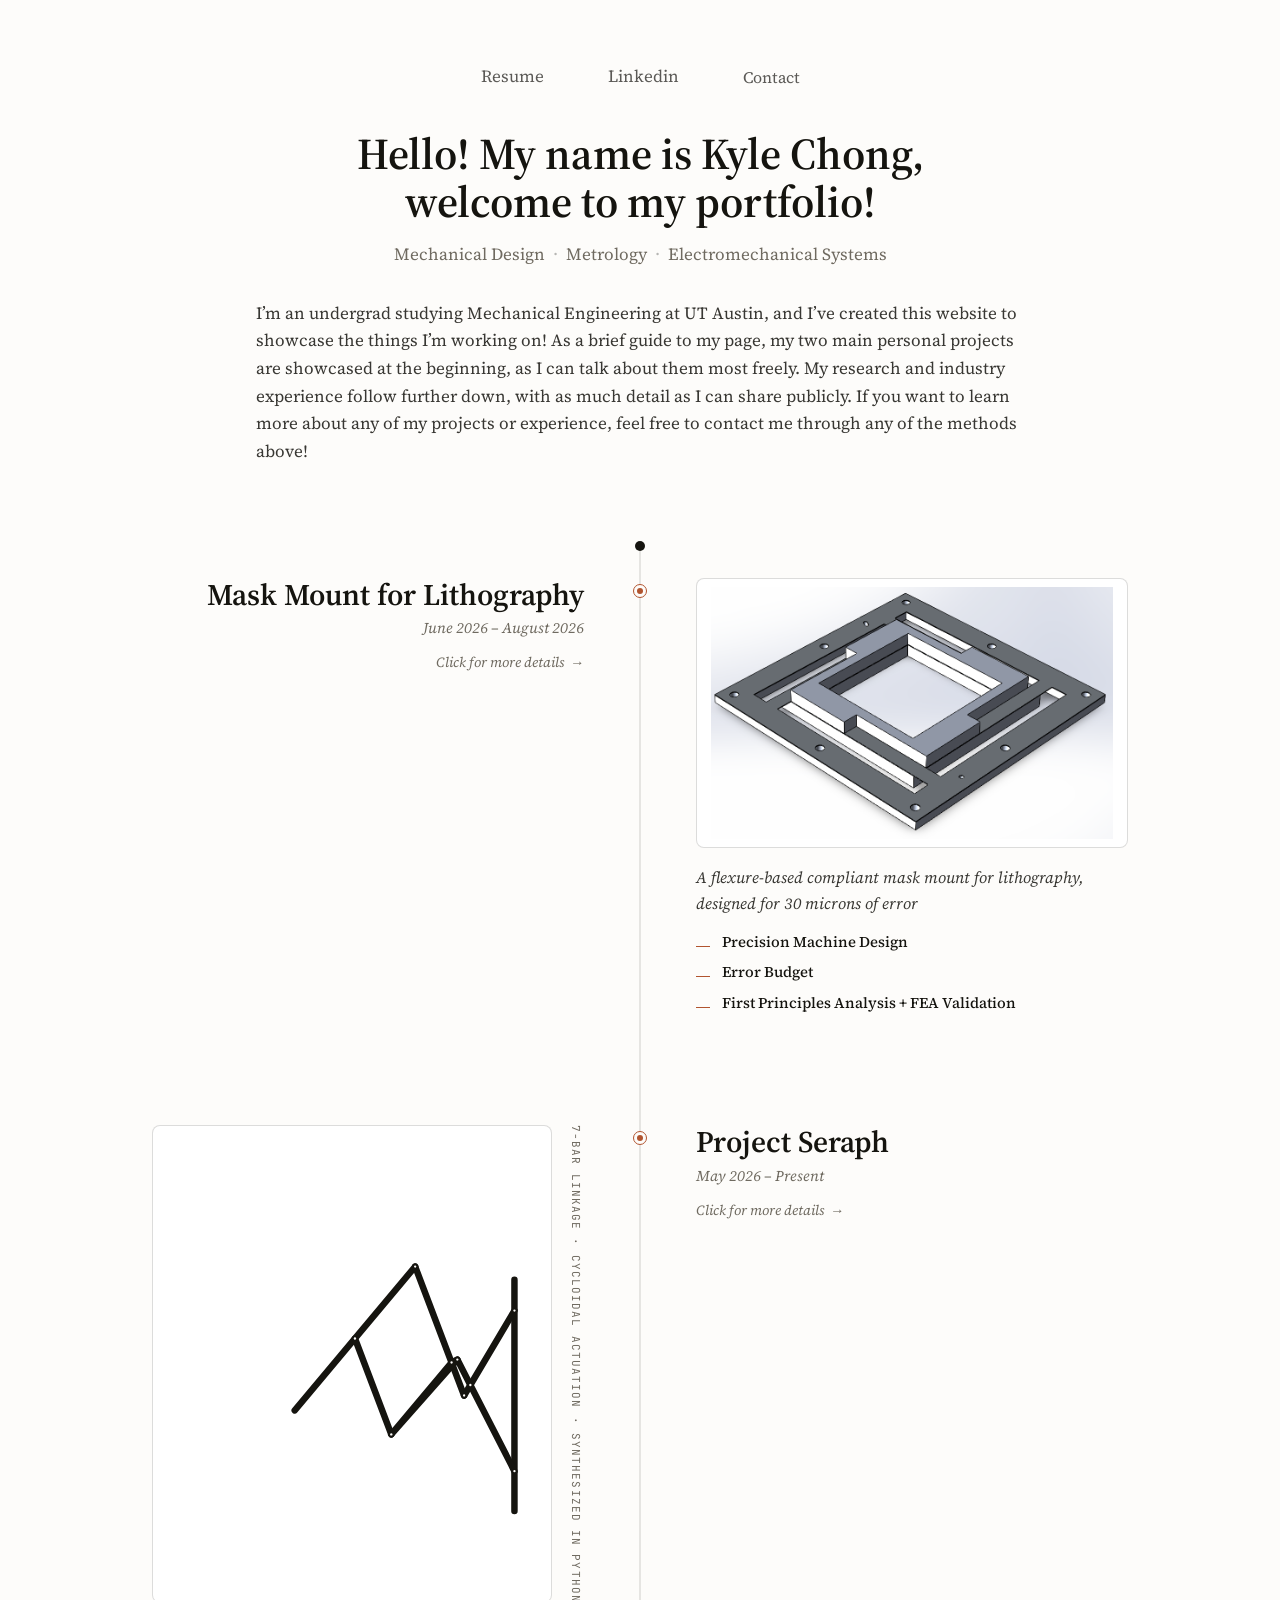
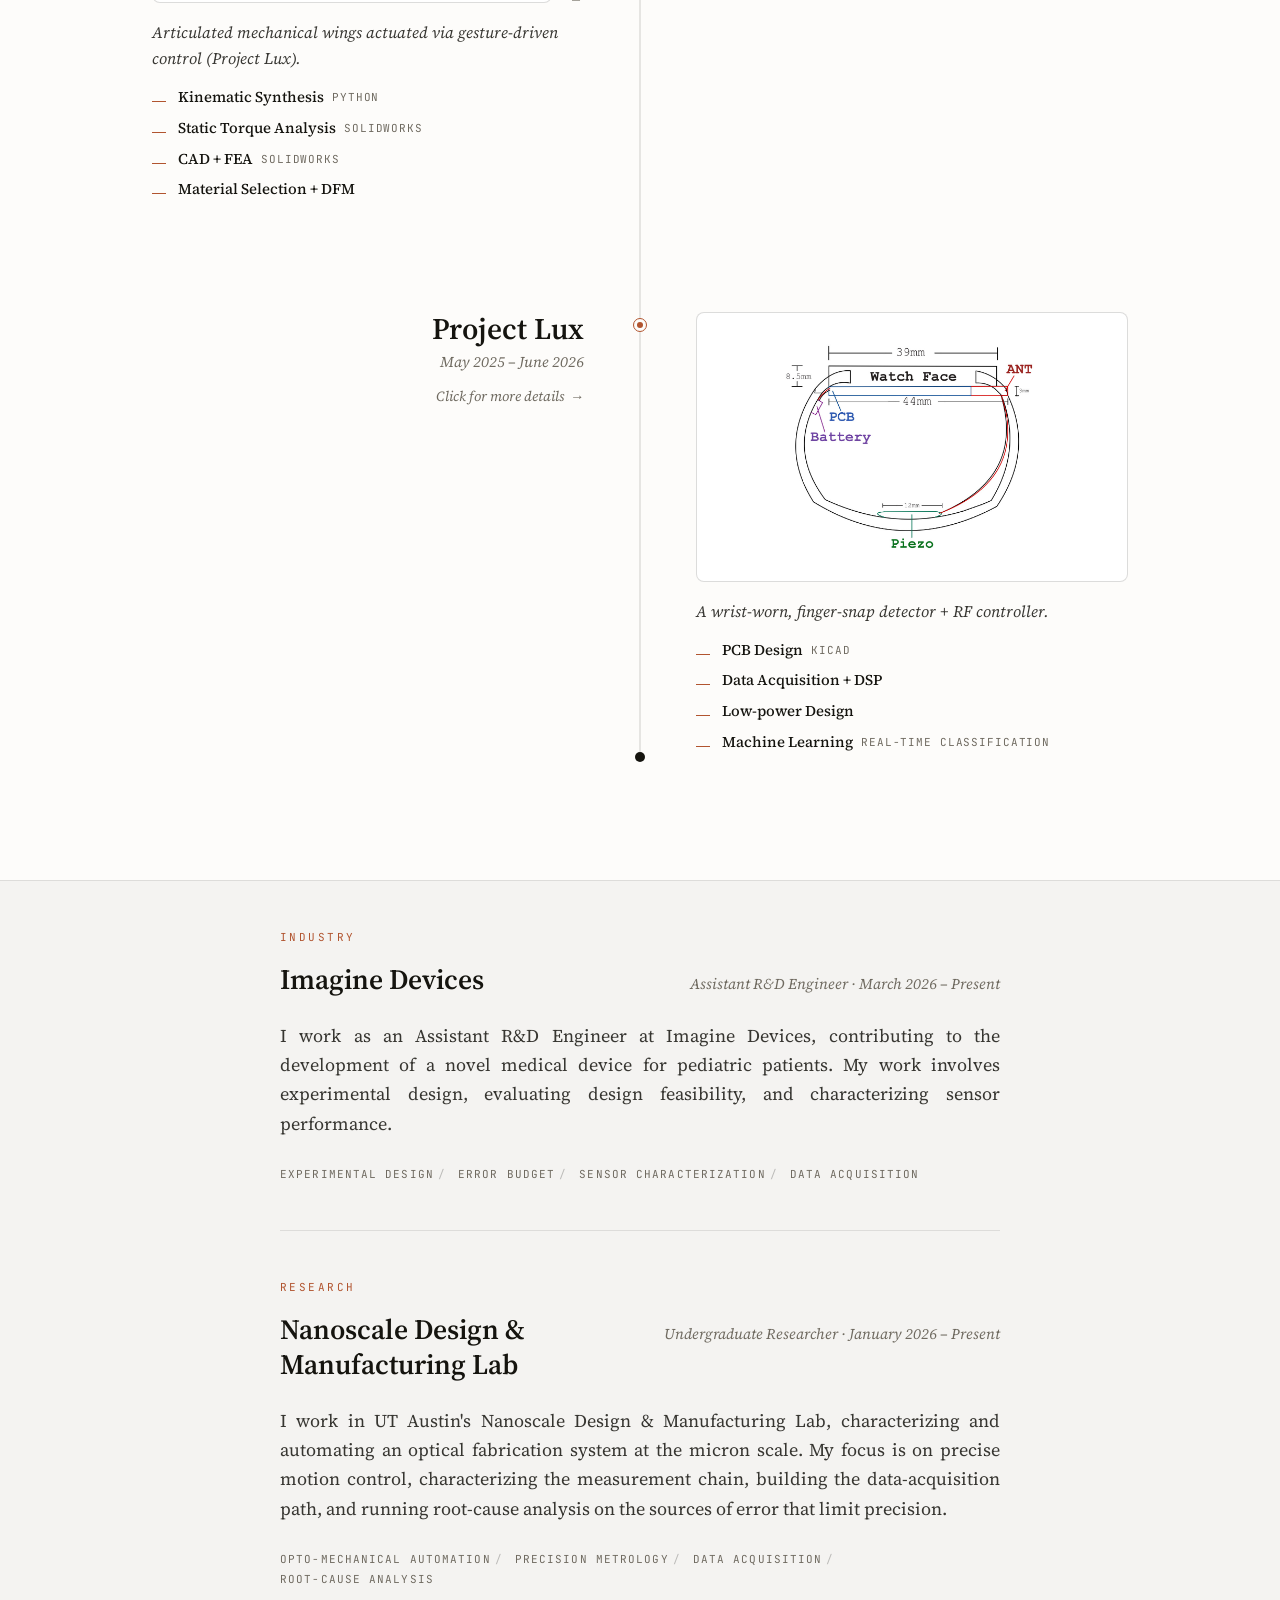
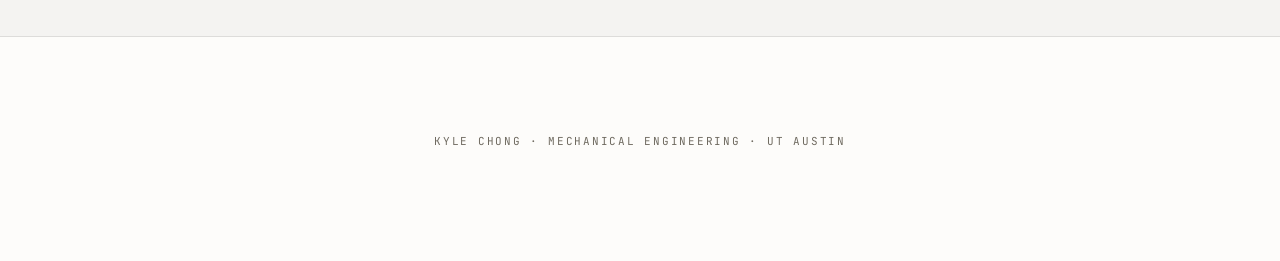
==== commit 69733f77: "Update homepage subtitle tags Change the header tagline to "Mechanical Design · Metrology · Electrom" ====
--- a/index.html
+++ b/index.html
@@ -401,7 +401,7 @@
   </script>
 
   <script type="__bundler/template">
-"<!DOCTYPE html>\n<html lang=\"en\"><head>\n<meta charset=\"utf-8\">\n<link rel=\"icon\" type=\"image/svg+xml\" href=\"favicon.svg\">\n<meta name=\"viewport\" content=\"width=device-width, initial-scale=1\">\n<title>Kyle Chong — Portfolio<\u002Ftitle>\n\n\n<link rel=\"preconnect\" href=\"https://fonts.googleapis.com\">\n<link rel=\"preconnect\" href=\"https://fonts.gstatic.com\" crossorigin=\"\">\n<style>/* cyrillic-ext */\n@font-face {\n  font-family: 'JetBrains Mono';\n  font-style: normal;\n  font-weight: 400;\n  font-display: swap;\n  src: url(\"14b081ef-5bab-46e6-99cf-40fa6e8285e5\") format('woff2');\n  unicode-range: U+0460-052F, U+1C80-1C8A, U+20B4, U+2DE0-2DFF, U+A640-A69F, U+FE2E-FE2F;\n}\n/* cyrillic */\n@font-face {\n  font-family: 'JetBrains Mono';\n  font-style: normal;\n  font-weight: 400;\n  font-display: swap;\n  src: url(\"f32d1087-98bc-41e8-a27b-49839dda2361\") format('woff2');\n  unicode-range: U+0301, U+0400-045F, U+0490-0491, U+04B0-04B1, U+2116;\n}\n/* greek */\n@font-face {\n  font-family: 'JetBrains Mono';\n  font-style: normal;\n  font-weight: 400;\n  font-display: swap;\n  src: url(\"50d09964-a0d3-4e9d-81ae-aa9f8efcbf67\") format('woff2');\n  unicode-range: U+0370-0377, U+037A-037F, U+0384-038A, U+038C, U+038E-03A1, U+03A3-03FF;\n}\n/* vietnamese */\n@font-face {\n  font-family: 'JetBrains Mono';\n  font-style: normal;\n  font-weight: 400;\n  font-display: swap;\n  src: url(\"c5148e60-f48d-4fb5-a589-8ace8e0633c8\") format('woff2');\n  unicode-range: U+0102-0103, U+0110-0111, U+0128-0129, U+0168-0169, U+01A0-01A1, U+01AF-01B0, U+0300-0301, U+0303-0304, U+0308-0309, U+0323, U+0329, U+1EA0-1EF9, U+20AB;\n}\n/* latin-ext */\n@font-face {\n  font-family: 'JetBrains Mono';\n  font-style: normal;\n  font-weight: 400;\n  font-display: swap;\n  src: url(\"3828724d-33be-4707-932e-3c3562a9bbbc\") format('woff2');\n  unicode-range: U+0100-02BA, U+02BD-02C5, U+02C7-02CC, U+02CE-02D7, U+02DD-02FF, U+0304, U+0308, U+0329, U+1D00-1DBF, U+1E00-1E9F, U+1EF2-1EFF, U+2020, U+20A0-20AB, U+20AD-20C0, U+2113, U+2C60-2C7F, U+A720-A7FF;\n}\n/* latin */\n@font-face {\n  font-family: 'JetBrains Mono';\n  font-style: normal;\n  font-weight: 400;\n  font-display: swap;\n  src: url(\"7a31389d-e4a3-47e7-940c-44bdbeda97dc\") format('woff2');\n  unicode-range: U+0000-00FF, U+0131, U+0152-0153, U+02BB-02BC, U+02C6, U+02DA, U+02DC, U+0304, U+0308, U+0329, U+2000-206F, U+20AC, U+2122, U+2191, U+2193, U+2212, U+2215, U+FEFF, U+FFFD;\n}\n/* cyrillic-ext */\n@font-face {\n  font-family: 'JetBrains Mono';\n  font-style: normal;\n  font-weight: 500;\n  font-display: swap;\n  src: url(\"14b081ef-5bab-46e6-99cf-40fa6e8285e5\") format('woff2');\n  unicode-range: U+0460-052F, U+1C80-1C8A, U+20B4, U+2DE0-2DFF, U+A640-A69F, U+FE2E-FE2F;\n}\n/* cyrillic */\n@font-face {\n  font-family: 'JetBrains Mono';\n  font-style: normal;\n  font-weight: 500;\n  font-display: swap;\n  src: url(\"f32d1087-98bc-41e8-a27b-49839dda2361\") format('woff2');\n  unicode-range: U+0301, U+0400-045F, U+0490-0491, U+04B0-04B1, U+2116;\n}\n/* greek */\n@font-face {\n  font-family: 'JetBrains Mono';\n  font-style: normal;\n  font-weight: 500;\n  font-display: swap;\n  src: url(\"50d09964-a0d3-4e9d-81ae-aa9f8efcbf67\") format('woff2');\n  unicode-range: U+0370-0377, U+037A-037F, U+0384-038A, U+038C, U+038E-03A1, U+03A3-03FF;\n}\n/* vietnamese */\n@font-face {\n  font-family: 'JetBrains Mono';\n  font-style: normal;\n  font-weight: 500;\n  font-display: swap;\n  src: url(\"c5148e60-f48d-4fb5-a589-8ace8e0633c8\") format('woff2');\n  unicode-range: U+0102-0103, U+0110-0111, U+0128-0129, U+0168-0169, U+01A0-01A1, U+01AF-01B0, U+0300-0301, U+0303-0304, U+0308-0309, U+0323, U+0329, U+1EA0-1EF9, U+20AB;\n}\n/* latin-ext */\n@font-face {\n  font-family: 'JetBrains Mono';\n  font-style: normal;\n  font-weight: 500;\n  font-display: swap;\n  src: url(\"3828724d-33be-4707-932e-3c3562a9bbbc\") format('woff2');\n  unicode-range: U+0100-02BA, U+02BD-02C5, U+02C7-02CC, U+02CE-02D7, U+02DD-02FF, U+0304, U+0308, U+0329, U+1D00-1DBF, U+1E00-1E9F, U+1EF2-1EFF, U+2020, U+20A0-20AB, U+20AD-20C0, U+2113, U+2C60-2C7F, U+A720-A7FF;\n}\n/* latin */\n@font-face {\n  font-family: 'JetBrains Mono';\n  font-style: normal;\n  font-weight: 500;\n  font-display: swap;\n  src: url(\"7a31389d-e4a3-47e7-940c-44bdbeda97dc\") format('woff2');\n  unicode-range: U+0000-00FF, U+0131, U+0152-0153, U+02BB-02BC, U+02C6, U+02DA, U+02DC, U+0304, U+0308, U+0329, U+2000-206F, U+20AC, U+2122, U+2191, U+2193, U+2212, U+2215, U+FEFF, U+FFFD;\n}\n/* cyrillic-ext */\n@font-face {\n  font-family: 'Source Serif 4';\n  font-style: italic;\n  font-weight: 400;\n  font-display: swap;\n  src: url(\"db960a2b-047c-41ea-ac6a-3a9c3593075c\") format('woff2');\n  unicode-range: U+0460-052F, U+1C80-1C8A, U+20B4, U+2DE0-2DFF, U+A640-A69F, U+FE2E-FE2F;\n}\n/* cyrillic */\n@font-face {\n  font-family: 'Source Serif 4';\n  font-style: italic;\n  font-weight: 400;\n  font-display: swap;\n  src: url(\"c5094276-d2f8-48ec-84c2-9dfa333ac5e8\") format('woff2');\n  unicode-range: U+0301, U+0400-045F, U+0490-0491, U+04B0-04B1, U+2116;\n}\n/* greek */\n@font-face {\n  font-family: 'Source Serif 4';\n  font-style: italic;\n  font-weight: 400;\n  font-display: swap;\n  src: url(\"c1338d73-51b5-4f1c-a5f2-01fe59436124\") format('woff2');\n  unicode-range: U+0370-0377, U+037A-037F, U+0384-038A, U+038C, U+038E-03A1, U+03A3-03FF;\n}\n/* vietnamese */\n@font-face {\n  font-family: 'Source Serif 4';\n  font-style: italic;\n  font-weight: 400;\n  font-display: swap;\n  src: url(\"c0de3902-5802-4294-aabb-43a9d9036aff\") format('woff2');\n  unicode-range: U+0102-0103, U+0110-0111, U+0128-0129, U+0168-0169, U+01A0-01A1, U+01AF-01B0, U+0300-0301, U+0303-0304, U+0308-0309, U+0323, U+0329, U+1EA0-1EF9, U+20AB;\n}\n/* latin-ext */\n@font-face {\n  font-family: 'Source Serif 4';\n  font-style: italic;\n  font-weight: 400;\n  font-display: swap;\n  src: url(\"dfce66b3-7eda-4883-973a-5085cfbbe742\") format('woff2');\n  unicode-range: U+0100-02BA, U+02BD-02C5, U+02C7-02CC, U+02CE-02D7, U+02DD-02FF, U+0304, U+0308, U+0329, U+1D00-1DBF, U+1E00-1E9F, U+1EF2-1EFF, U+2020, U+20A0-20AB, U+20AD-20C0, U+2113, U+2C60-2C7F, U+A720-A7FF;\n}\n/* latin */\n@font-face {\n  font-family: 'Source Serif 4';\n  font-style: italic;\n  font-weight: 400;\n  font-display: swap;\n  src: url(\"ac8cb1c3-e9eb-41b9-94d8-77f230be501e\") format('woff2');\n  unicode-range: U+0000-00FF, U+0131, U+0152-0153, U+02BB-02BC, U+02C6, U+02DA, U+02DC, U+0304, U+0308, U+0329, U+2000-206F, U+20AC, U+2122, U+2191, U+2193, U+2212, U+2215, U+FEFF, U+FFFD;\n}\n/* cyrillic-ext */\n@font-face {\n  font-family: 'Source Serif 4';\n  font-style: italic;\n  font-weight: 500;\n  font-display: swap;\n  src: url(\"db960a2b-047c-41ea-ac6a-3a9c3593075c\") format('woff2');\n  unicode-range: U+0460-052F, U+1C80-1C8A, U+20B4, U+2DE0-2DFF, U+A640-A69F, U+FE2E-FE2F;\n}\n/* cyrillic */\n@font-face {\n  font-family: 'Source Serif 4';\n  font-style: italic;\n  font-weight: 500;\n  font-display: swap;\n  src: url(\"c5094276-d2f8-48ec-84c2-9dfa333ac5e8\") format('woff2');\n  unicode-range: U+0301, U+0400-045F, U+0490-0491, U+04B0-04B1, U+2116;\n}\n/* greek */\n@font-face {\n  font-family: 'Source Serif 4';\n  font-style: italic;\n  font-weight: 500;\n  font-display: swap;\n  src: url(\"c1338d73-51b5-4f1c-a5f2-01fe59436124\") format('woff2');\n  unicode-range: U+0370-0377, U+037A-037F, U+0384-038A, U+038C, U+038E-03A1, U+03A3-03FF;\n}\n/* vietnamese */\n@font-face {\n  font-family: 'Source Serif 4';\n  font-style: italic;\n  font-weight: 500;\n  font-display: swap;\n  src: url(\"c0de3902-5802-4294-aabb-43a9d9036aff\") format('woff2');\n  unicode-range: U+0102-0103, U+0110-0111, U+0128-0129, U+0168-0169, U+01A0-01A1, U+01AF-01B0, U+0300-0301, U+0303-0304, U+0308-0309, U+0323, U+0329, U+1EA0-1EF9, U+20AB;\n}\n/* latin-ext */\n@font-face {\n  font-family: 'Source Serif 4';\n  font-style: italic;\n  font-weight: 500;\n  font-display: swap;\n  src: url(\"dfce66b3-7eda-4883-973a-5085cfbbe742\") format('woff2');\n  unicode-range: U+0100-02BA, U+02BD-02C5, U+02C7-02CC, U+02CE-02D7, U+02DD-02FF, U+0304, U+0308, U+0329, U+1D00-1DBF, U+1E00-1E9F, U+1EF2-1EFF, U+2020, U+20A0-20AB, U+20AD-20C0, U+2113, U+2C60-2C7F, U+A720-A7FF;\n}\n/* latin */\n@font-face {\n  font-family: 'Source Serif 4';\n  font-style: italic;\n  font-weight: 500;\n  font-display: swap;\n  src: url(\"ac8cb1c3-e9eb-41b9-94d8-77f230be501e\") format('woff2');\n  unicode-range: U+0000-00FF, U+0131, U+0152-0153, U+02BB-02BC, U+02C6, U+02DA, U+02DC, U+0304, U+0308, U+0329, U+2000-206F, U+20AC, U+2122, U+2191, U+2193, U+2212, U+2215, U+FEFF, U+FFFD;\n}\n/* cyrillic-ext */\n@font-face {\n  font-family: 'Source Serif 4';\n  font-style: normal;\n  font-weight: 400;\n  font-display: swap;\n  src: url(\"27bd5a0e-3ca3-4581-a94f-bef1dde12107\") format('woff2');\n  unicode-range: U+0460-052F, U+1C80-1C8A, U+20B4, U+2DE0-2DFF, U+A640-A69F, U+FE2E-FE2F;\n}\n/* cyrillic */\n@font-face {\n  font-family: 'Source Serif 4';\n  font-style: normal;\n  font-weight: 400;\n  font-display: swap;\n  src: url(\"f70d818c-f3cb-457a-8095-556532e50373\") format('woff2');\n  unicode-range: U+0301, U+0400-045F, U+0490-0491, U+04B0-04B1, U+2116;\n}\n/* greek */\n@font-face {\n  font-family: 'Source Serif 4';\n  font-style: normal;\n  font-weight: 400;\n  font-display: swap;\n  src: url(\"5bb4a5b0-59c6-4cab-a06b-39baee9e20b9\") format('woff2');\n  unicode-range: U+0370-0377, U+037A-037F, U+0384-038A, U+038C, U+038E-03A1, U+03A3-03FF;\n}\n/* vietnamese */\n@font-face {\n  font-family: 'Source Serif 4';\n  font-style: normal;\n  font-weight: 400;\n  font-display: swap;\n  src: url(\"603603f4-e9ff-488d-8251-34a0cee75b76\") format('woff2');\n  unicode-range: U+0102-0103, U+0110-0111, U+0128-0129, U+0168-0169, U+01A0-01A1, U+01AF-01B0, U+0300-0301, U+0303-0304, U+0308-0309, U+0323, U+0329, U+1EA0-1EF9, U+20AB;\n}\n/* latin-ext */\n@font-face {\n  font-family: 'Source Serif 4';\n  font-style: normal;\n  font-weight: 400;\n  font-display: swap;\n  src: url(\"1005d187-e705-4d6b-aec4-5567a7219204\") format('woff2');\n  unicode-range: U+0100-02BA, U+02BD-02C5, U+02C7-02CC, U+02CE-02D7, U+02DD-02FF, U+0304, U+0308, U+0329, U+1D00-1DBF, U+1E00-1E9F, U+1EF2-1EFF, U+2020, U+20A0-20AB, U+20AD-20C0, U+2113, U+2C60-2C7F, U+A720-A7FF;\n}\n/* latin */\n@font-face {\n  font-family: 'Source Serif 4';\n  font-style: normal;\n  font-weight: 400;\n  font-display: swap;\n  src: url(\"17acd1b5-2360-4738-b28d-34a508380097\") format('woff2');\n  unicode-range: U+0000-00FF, U+0131, U+0152-0153, U+02BB-02BC, U+02C6, U+02DA, U+02DC, U+0304, U+0308, U+0329, U+2000-206F, U+20AC, U+2122, U+2191, U+2193, U+2212, U+2215, U+FEFF, U+FFFD;\n}\n/* cyrillic-ext */\n@font-face {\n  font-family: 'Source Serif 4';\n  font-style: normal;\n  font-weight: 500;\n  font-display: swap;\n  src: url(\"27bd5a0e-3ca3-4581-a94f-bef1dde12107\") format('woff2');\n  unicode-range: U+0460-052F, U+1C80-1C8A, U+20B4, U+2DE0-2DFF, U+A640-A69F, U+FE2E-FE2F;\n}\n/* cyrillic */\n@font-face {\n  font-family: 'Source Serif 4';\n  font-style: normal;\n  font-weight: 500;\n  font-display: swap;\n  src: url(\"f70d818c-f3cb-457a-8095-556532e50373\") format('woff2');\n  unicode-range: U+0301, U+0400-045F, U+0490-0491, U+04B0-04B1, U+2116;\n}\n/* greek */\n@font-face {\n  font-family: 'Source Serif 4';\n  font-style: normal;\n  font-weight: 500;\n  font-display: swap;\n  src: url(\"5bb4a5b0-59c6-4cab-a06b-39baee9e20b9\") format('woff2');\n  unicode-range: U+0370-0377, U+037A-037F, U+0384-038A, U+038C, U+038E-03A1, U+03A3-03FF;\n}\n/* vietnamese */\n@font-face {\n  font-family: 'Source Serif 4';\n  font-style: normal;\n  font-weight: 500;\n  font-display: swap;\n  src: url(\"603603f4-e9ff-488d-8251-34a0cee75b76\") format('woff2');\n  unicode-range: U+0102-0103, U+0110-0111, U+0128-0129, U+0168-0169, U+01A0-01A1, U+01AF-01B0, U+0300-0301, U+0303-0304, U+0308-0309, U+0323, U+0329, U+1EA0-1EF9, U+20AB;\n}\n/* latin-ext */\n@font-face {\n  font-family: 'Source Serif 4';\n  font-style: normal;\n  font-weight: 500;\n  font-display: swap;\n  src: url(\"1005d187-e705-4d6b-aec4-5567a7219204\") format('woff2');\n  unicode-range: U+0100-02BA, U+02BD-02C5, U+02C7-02CC, U+02CE-02D7, U+02DD-02FF, U+0304, U+0308, U+0329, U+1D00-1DBF, U+1E00-1E9F, U+1EF2-1EFF, U+2020, U+20A0-20AB, U+20AD-20C0, U+2113, U+2C60-2C7F, U+A720-A7FF;\n}\n/* latin */\n@font-face {\n  font-family: 'Source Serif 4';\n  font-style: normal;\n  font-weight: 500;\n  font-display: swap;\n  src: url(\"17acd1b5-2360-4738-b28d-34a508380097\") format('woff2');\n  unicode-range: U+0000-00FF, U+0131, U+0152-0153, U+02BB-02BC, U+02C6, U+02DA, U+02DC, U+0304, U+0308, U+0329, U+2000-206F, U+20AC, U+2122, U+2191, U+2193, U+2212, U+2215, U+FEFF, U+FFFD;\n}\n/* cyrillic-ext */\n@font-face {\n  font-family: 'Source Serif 4';\n  font-style: normal;\n  font-weight: 600;\n  font-display: swap;\n  src: url(\"27bd5a0e-3ca3-4581-a94f-bef1dde12107\") format('woff2');\n  unicode-range: U+0460-052F, U+1C80-1C8A, U+20B4, U+2DE0-2DFF, U+A640-A69F, U+FE2E-FE2F;\n}\n/* cyrillic */\n@font-face {\n  font-family: 'Source Serif 4';\n  font-style: normal;\n  font-weight: 600;\n  font-display: swap;\n  src: url(\"f70d818c-f3cb-457a-8095-556532e50373\") format('woff2');\n  unicode-range: U+0301, U+0400-045F, U+0490-0491, U+04B0-04B1, U+2116;\n}\n/* greek */\n@font-face {\n  font-family: 'Source Serif 4';\n  font-style: normal;\n  font-weight: 600;\n  font-display: swap;\n  src: url(\"5bb4a5b0-59c6-4cab-a06b-39baee9e20b9\") format('woff2');\n  unicode-range: U+0370-0377, U+037A-037F, U+0384-038A, U+038C, U+038E-03A1, U+03A3-03FF;\n}\n/* vietnamese */\n@font-face {\n  font-family: 'Source Serif 4';\n  font-style: normal;\n  font-weight: 600;\n  font-display: swap;\n  src: url(\"603603f4-e9ff-488d-8251-34a0cee75b76\") format('woff2');\n  unicode-range: U+0102-0103, U+0110-0111, U+0128-0129, U+0168-0169, U+01A0-01A1, U+01AF-01B0, U+0300-0301, U+0303-0304, U+0308-0309, U+0323, U+0329, U+1EA0-1EF9, U+20AB;\n}\n/* latin-ext */\n@font-face {\n  font-family: 'Source Serif 4';\n  font-style: normal;\n  font-weight: 600;\n  font-display: swap;\n  src: url(\"1005d187-e705-4d6b-aec4-5567a7219204\") format('woff2');\n  unicode-range: U+0100-02BA, U+02BD-02C5, U+02C7-02CC, U+02CE-02D7, U+02DD-02FF, U+0304, U+0308, U+0329, U+1D00-1DBF, U+1E00-1E9F, U+1EF2-1EFF, U+2020, U+20A0-20AB, U+20AD-20C0, U+2113, U+2C60-2C7F, U+A720-A7FF;\n}\n/* latin */\n@font-face {\n  font-family: 'Source Serif 4';\n  font-style: normal;\n  font-weight: 600;\n  font-display: swap;\n  src: url(\"17acd1b5-2360-4738-b28d-34a508380097\") format('woff2');\n  unicode-range: U+0000-00FF, U+0131, U+0152-0153, U+02BB-02BC, U+02C6, U+02DA, U+02DC, U+0304, U+0308, U+0329, U+2000-206F, U+20AC, U+2122, U+2191, U+2193, U+2212, U+2215, U+FEFF, U+FFFD;\n}\n<\u002Fstyle>\n<script src=\"e8753ef5-7c24-4e9b-bda3-ed008e18ae71\"><\u002Fscript>\n<style type=\"text/tailwindcss\">\n  @theme {\n    --color-ink: #15140f;\n    --color-paper: #fdfcfa;\n    --color-muted: #6f6a60;\n    --color-rust: #b1542f;\n    --font-serif: \"Source Serif 4\", Georgia, serif;\n    --font-mono: \"JetBrains Mono\", ui-monospace, monospace;\n  }\n<\u002Fstyle>\n<script>\n  window.tailwind = window.tailwind || {};\n<\u002Fscript>\n<style>\n  html { scroll-behavior: smooth; }\n  body { font-family: \"Source Serif 4\", Georgia, serif; background: #fdfcfa; color: #15140f; }\n  .reveal { opacity: 1; transform: none; }\n<\u002Fstyle>\n<\u002Fhead>\n<body>\n\n<div id=\"root\"><\u002Fdiv>\n\n<script src=\"9ff441a9-cd8a-4084-b2c4-f65bf3e1f4d4\" integrity=\"sha384-hD6/rw4ppMLGNu3tX5cjIb+uRZ7UkRJ6BPkLpg4hAu/6onKUg4lLsHAs9EBPT82L\" crossorigin=\"anonymous\"><\u002Fscript>\n<script src=\"be3aee43-1a47-4544-b2e1-d92f29058097\" integrity=\"sha384-u6aeetuaXnQ38mYT8rp6sbXaQe3NL9t+IBXmnYxwkUI2Hw4bsp2Wvmx4yRQF1uAm\" crossorigin=\"anonymous\"><\u002Fscript>\n<script src=\"ec82ff2d-acd4-4a0d-8b15-8572f74b7f8e\" integrity=\"sha384-m08KidiNqLdpJqLq95G/LEi8Qvjl/xUYll3QILypMoQ65QorJ9Lvtp2RXYGBFj1y\" crossorigin=\"anonymous\"><\u002Fscript>\n\n<script src=\"a9653c2e-264d-43d5-9b36-3e9c4fcf2fe6\"><\u002Fscript>\n\n<script type=\"text/babel\" src=\"3fcba278-193f-44b2-bed0-0522501b6037\"><\u002Fscript>\n\n<script type=\"text/babel\">\nconst { useState, useEffect, useRef } = React;\n\nconst TWEAK_DEFAULTS = /*EDITMODE-BEGIN*/{\n  \"ndml\": \"band\",\n  \"researchTags\": true,\n  \"contact\": \"link\",\n  \"seraphCaption\": \"right\",\n  \"detailCue\": \"ghost\"\n}/*EDITMODE-END*/;\n\n/* --------------------- Seraph linkage (live SVG) ----------------------- */\n/* 7-bar scissor/pantograph. Motion solved once in Python; this walks the\n   pre-solved frame table and plays it back on a cycloidal time law.        */\nconst FRAMES = window.SERAPH_FRAMES;\nconst ORDER = [\"J1\",\"J2\",\"J3\",\"J4\",\"J5\",\"J6\",\"J7\",\"J8\",\"J9\"];\nconst jdx = (n) => ORDER.indexOf(n);\nconst lsx = (p) => p[0];\nconst lsy = (p) => -p[1];\nconst lerpFrame = (a, b, t) => a.map((p, i) => [p[0] + (b[i][0] - p[0]) * t, p[1] + (b[i][1] - p[1]) * t]);\nconst MECH_BLACK = \"#15140f\";\nconst MECH_BAR = 0.42;          // link thickness\nconst MECH_HOLE = 0.18;         // joint hole = 36% of bar (option B)\nconst CYCLOIDAL = (x) => x - Math.sin(2 * Math.PI * x) / (2 * Math.PI);\nconst DEPLOY_SECONDS = 3.4;\n\nfunction MechanismFrame({ frame }) {\n  const J = (n) => frame[jdx(n)];\n  const J1 = J(\"J1\"), J2 = J(\"J2\");\n  const Aext = [2 * J1[0] - J2[0], 2 * J1[1] - J2[1]];   // Link A doubled\n  const line = (a, b) => ({ x1: lsx(a), y1: lsy(a), x2: lsx(b), y2: lsy(b) });\n  const poly = (names) => names.map((n) => J(n)).sort((p, q) => p[1] - q[1]).map((p) => `${lsx(p)},${lsy(p)}`).join(\" \");\n  const tri = (names) => names.map((n) => J(n)).map((p) => `${lsx(p)},${lsy(p)}`).join(\" \");\n  return (\n    <svg viewBox=\"-22.40 -7.30 23.70 21.60\" className=\"block w-full h-auto\">\n      <line x1=\"0\" y1={-2} x2=\"0\" y2={13} stroke={MECH_BLACK} strokeWidth={MECH_BAR} strokeLinecap=\"round\" />\n      <g stroke={MECH_BLACK} strokeWidth={MECH_BAR} strokeLinecap=\"round\" strokeLinejoin=\"round\" fill=\"none\">\n        <line {...line(Aext, J2)} />\n        <line {...line(J2, J(\"J3\"))} />\n        <line {...line(J1, J(\"J5\"))} />\n        <polyline points={poly([\"J3\",\"J8\",\"J4\"])} />\n        <line {...line(J(\"J8\"), J(\"J6\"))} />\n        <polyline points={tri([\"J5\",\"J6\",\"J7\",\"J5\"])} />\n        <line {...line(J(\"J8\"), J(\"J9\"))} />\n      <\u002Fg>\n      {ORDER.map((n) => <circle key={n} cx={lsx(J(n))} cy={lsy(J(n))} r={MECH_BAR * MECH_HOLE} fill=\"#fdfcfa\" />)}\n    <\u002Fsvg>\n  );\n}\n\nfunction SeraphMechanism({ flip, caption }) {\n  const CAP = \"7-bar linkage · cycloidal actuation · synthesized in Python\";\n  const N = FRAMES.length;\n  const [frame, setFrame] = useState(FRAMES[0]);\n  const uRef = useRef(0), dirRef = useRef(1), rafRef = useRef(0);\n  useEffect(() => {\n    let last = performance.now();\n    const loop = (now) => {\n      const dt = Math.min((now - last) / 1000, 0.05); last = now;\n      let nu = uRef.current + dirRef.current * (dt / DEPLOY_SECONDS);\n      if (nu >= 1) { nu = 1; dirRef.current = -1; }\n      else if (nu <= 0) { nu = 0; dirRef.current = 1; }\n      uRef.current = nu;\n      const s = CYCLOIDAL(nu);\n      const f = Math.max(0, Math.min(N - 1, s * (N - 1)));\n      const i = Math.floor(f), j = Math.min(i + 1, N - 1);\n      setFrame(lerpFrame(FRAMES[i], FRAMES[j], f - i));\n      rafRef.current = requestAnimationFrame(loop);\n    };\n    rafRef.current = requestAnimationFrame(loop);\n    return () => cancelAnimationFrame(rafRef.current);\n  }, []);\n  return (\n    <figure className=\"m-0\">\n      <div className={caption === \"right\" ? \"flex items-stretch gap-4\" : \"\"}>\n        <div className=\"relative flex min-w-0 flex-1 items-center overflow-hidden rounded-lg border border-ink/15 bg-white px-4 py-3\">\n          {caption === \"top\" && (\n            <span className=\"absolute left-3 top-3 z-10 font-mono text-[8px] uppercase whitespace-nowrap tracking-[0.05em] text-muted\">{CAP}<\u002Fspan>\n          )}\n          <div className=\"w-full\" style={flip ? { transform: \"scaleX(-1)\" } : undefined}>\n            <MechanismFrame frame={frame} />\n          <\u002Fdiv>\n        <\u002Fdiv>\n        {caption === \"right\" && (\n          <span className=\"flex shrink-0 items-center justify-center font-mono text-[11px] uppercase whitespace-nowrap tracking-[0.1em] text-muted\"\n                style={{ writingMode: \"vertical-rl\" }}>{CAP}<\u002Fspan>\n        )}\n      <\u002Fdiv>\n    <\u002Ffigure>\n  );\n}\n\n/* ----------------------------- data ----------------------------------- */\nconst PROJECTS = [\n  {\n    id: \"maskmount\",\n    title: \"Mask Mount for Lithography\",\n    date: \"June 2026 – August 2026\",\n    blurb: \"A flexure-based compliant mask mount for lithography, designed for 30 microns of error\",\n    placeholder: { kind: \"image\", label: \"Mask mount assembly\", note: \"CAD render\", src: (window.__resources && window.__resources.maskMount) || \"uploads/mask-mount.png\" },\n    bullets: [\n      [\"Precision Machine Design\", null],\n      [\"Error Budget\", null],\n      [\"First Principles Analysis + FEA Validation\", null],\n    ],\n  },\n  {\n    id: \"seraph\",\n    title: \"Project Seraph\",\n    date: \"May 2026 – Present\",\n    blurb: \"Articulated mechanical wings actuated via gesture-driven control (Project Lux).\",\n    placeholder: { kind: \"mechanism\" },\n    bullets: [\n      [\"Kinematic Synthesis\", \"Python\"],\n      [\"Static Torque Analysis\", \"SolidWorks\"],\n      [\"CAD + FEA\", \"SolidWorks\"],\n      [\"Material Selection + DFM\", null],\n    ],\n  },\n  {\n    id: \"lux\",\n    title: \"Project Lux\",\n    date: \"May 2025 – June 2026\",\n    blurb: \"A wrist-worn, finger-snap detector + RF controller.\",\n    placeholder: { kind: \"image\", label: \"Lux wrist controller\", note: \"render / photo\", src: (window.__resources && window.__resources.luxWatch) || \"uploads/watch_face.jpeg\" },\n    bullets: [\n      [\"PCB Design\", \"KiCad\"],\n      [\"Data Acquisition + DSP\", null],\n      [\"Low-power Design\", null],\n      [\"Machine Learning\", \"Real-time Classification\"],\n    ],\n  },\n];\n\n/* Imagine Devices — industry experience, rendered as a credential ribbon\n   (same register as the NDML research band), not a timeline project card. */\nconst IMAGINE = {\n  id: \"imagine\",\n  eyebrow: \"Industry\",\n  title: \"Imagine Devices\",\n  role: \"Assistant R&D Engineer\",\n  date: \"March 2026 – Present\",\n  prose: \"I work as an Assistant R&D Engineer at Imagine Devices, contributing to the development of a novel medical device for pediatric patients. My work involves experimental design, evaluating design feasibility, and characterizing sensor performance.\",\n  tags: [\"Experimental Design\", \"Error Budget\", \"Sensor Characterization\", \"Data Acquisition\"],\n};\n\n/* NDML — reframed as a research credential, not a project card.\n   Rendered in a different visual register depending on the chosen treatment. */\nconst NDML = {\n  id: \"ndml\",\n  lab: \"Nanoscale Design & Manufacturing Lab\",\n  org: \"UT Austin\",\n  role: \"Undergraduate Researcher\",\n  date: \"January 2026 – Present\",\n  // one-sentence positioning line (hero)\n  line: \"building precision opto-mechanical automation for an optical fabrication system at the micron scale\",\n  // prose for the research band (2–3 sentences)\n  prose: \"I work in UT Austin's Nanoscale Design & Manufacturing Lab, characterizing and automating an optical fabrication system at the micron scale. My focus is on precise motion control, characterizing the measurement chain, building the data-acquisition path, and running root-cause analysis on the sources of error that limit precision.\",\n  tags: [\"Opto-Mechanical Automation\", \"Precision Metrology\", \"Data Acquisition\", \"Root-Cause Analysis\"],\n  // fallback: original project-card form\n  card: {\n    id: \"ndml\",\n    titleSide: \"right\",\n    title: \"Nanoscale Design & Manufacturing Laboratory\",\n    date: \"January 2026 – Present\",\n    blurb: \"Undergraduate Researcher — characterization + control of an optical fabrication system on a micron scale.\",\n    placeholder: { kind: \"image\", label: \"Optical fabrication system\", note: \"lab setup\" },\n    bullets: [\n      [\"Opto-Mechanical Automation\", \"LabVIEW\"],\n      [\"Precision Metrology + Repeatability\", null],\n      [\"Data Acquisition\", \"NI DAQ\"],\n      [\"Root-Cause Analysis + Six Sigma\", null],\n    ],\n  },\n};\n\n/* --------------------------- primitives -------------------------------- */\nfunction useReveal() {\n  const ref = useRef(null);\n  useEffect(() => {\n    const node = ref.current;\n    if (!node) return;\n    const io = new IntersectionObserver(\n      (entries) => entries.forEach((e) => { if (e.isIntersecting) { node.classList.add(\"in\"); io.unobserve(node); } }),\n      { threshold: 0.12, rootMargin: \"0px 0px -8% 0px\" }\n    );\n    io.observe(node);\n    return () => io.disconnect();\n  }, []);\n  return ref;\n}\n\nfunction Bullets({ items }) {\n  return (\n    <ul className=\"mt-4 flex flex-col gap-2.5\">\n      {items.map(([primary, tag], i) => (\n        <li key={i} className=\"flex items-baseline gap-3\">\n          <span className=\"mt-[0.5em] h-px w-3.5 shrink-0 bg-rust\" aria-hidden=\"true\"><\u002Fspan>\n          <span className=\"text-[15px] leading-snug text-ink\">\n            <span className=\"font-medium\">{primary}<\u002Fspan>\n            {tag && (\n              <span className=\"ml-2 font-mono text-[11px] uppercase tracking-[0.08em] text-muted align-[1px]\">{tag}<\u002Fspan>\n            )}\n          <\u002Fspan>\n        <\u002Fli>\n      ))}\n    <\u002Ful>\n  );\n}\n\nfunction ProjectImage({ src, alt }) {\n  return (\n    <div className=\"relative aspect-[16/10] w-full overflow-hidden rounded-lg border border-ink/15 bg-white transition-colors group-hover/media:border-rust/50\">\n      <img src={src} alt={alt} className=\"absolute inset-0 h-full w-full object-contain p-2\" />\n    <\u002Fdiv>\n  );\n}\n\nfunction ImagePlaceholder({ label, note }) {\n  return (\n    <div className=\"group relative aspect-[16/10] w-full overflow-hidden rounded-lg border border-dashed border-ink/30 bg-ink/[0.025] transition-colors hover:border-rust/50\">\n      <div className=\"absolute inset-3 rounded border border-ink/10\"><\u002Fdiv>\n      <div className=\"absolute inset-0 flex flex-col items-center justify-center px-6 text-center\">\n        <span className=\"text-[15px] font-medium text-ink/80\">{label}<\u002Fspan>\n        <span className=\"mt-1 font-mono text-[11px] uppercase tracking-[0.1em] text-muted\">{note}<\u002Fspan>\n      <\u002Fdiv>\n    <\u002Fdiv>\n  );\n}\n\n/* \"Click for more details\" subheader on the two main projects.\n   Several visual treatments, switchable via Tweaks; all are clickable cues\n   that align with the project title. */\nfunction DetailCue({ variant, side }) {\n  const selfAlign = side === \"left\" ? \"md:self-end\" : \"md:self-start\";\n  const common = \"group/cue mt-3 inline-flex items-center transition-colors cursor-pointer \" + selfAlign;\n  const arrow = (\n    <span className=\"ml-1.5 inline-block transition-transform duration-200 group-hover/cue:translate-x-0.5\" aria-hidden=\"true\">→<\u002Fspan>\n  );\n  if (variant === \"mono\") {\n    return (\n      <a href=\"#\" className={common + \" font-mono text-[10.5px] uppercase tracking-[0.18em] text-rust hover:text-ink\"}>\n        Click for more details{arrow}\n      <\u002Fa>\n    );\n  }\n  if (variant === \"pill\") {\n    return (\n      <a href=\"#\" className={common + \" rounded-full border border-ink/25 px-3 py-1 font-mono text-[10px] uppercase tracking-[0.14em] text-ink/70 hover:border-rust hover:text-rust\"}>\n        Click for more details{arrow}\n      <\u002Fa>\n    );\n  }\n  if (variant === \"underline\") {\n    return (\n      <a href=\"#\" className={common + \" font-serif italic text-[14px] text-rust underline decoration-rust/40 underline-offset-4 hover:decoration-rust\"}>\n        Click for more details{arrow}\n      <\u002Fa>\n    );\n  }\n  // \"ghost\" (default) — quiet serif cue, color + arrow respond on hover\n  return (\n    <a href=\"#\" className={common + \" font-serif italic text-[14px] text-muted hover:text-rust\"}>\n      Click for more details{arrow}\n    <\u002Fa>\n  );\n}\n\nfunction TitleBlock({ p, side, detailCue }) {\n  const align = side === \"left\" ? \"md:text-right md:pr-14 md:items-end\" : \"md:text-left md:pl-14 md:items-start\";\n  const showCue = p.id === \"seraph\" || p.id === \"lux\" || p.id === \"maskmount\";\n  return (\n    <div className={\"flex flex-col \" + align}>\n      <a href=\"#\" className=\"group/title block\">\n        <h2 className=\"font-serif text-[26px] md:text-[30px] font-semibold leading-[1.12] text-ink text-balance transition-colors group-hover/title:text-rust\">{p.title}<\u002Fh2>\n      <\u002Fa>\n      <p className=\"mt-1.5 font-serif italic text-[15px] text-muted whitespace-nowrap\">{p.date}<\u002Fp>\n      {showCue && detailCue !== \"off\" && <DetailCue variant={detailCue} side={side} />}\n    <\u002Fdiv>\n  );\n}\n\nfunction ContentBlock({ p, side, seraphCaption }) {\n  // side = which side the TITLE is on; content is opposite\n  const pad = side === \"left\" ? \"md:pl-14\" : \"md:pr-14\";\n  return (\n    <div className={pad}>\n      <a href=\"#\" className=\"group/media block cursor-pointer\">\n        {p.placeholder.kind === \"mechanism\"\n          ? <SeraphMechanism flip={side === \"left\"} caption={seraphCaption} />\n          : p.placeholder.src\n            ? <ProjectImage src={p.placeholder.src} alt={p.placeholder.label} />\n            : <ImagePlaceholder label={p.placeholder.label} note={p.placeholder.note} />}\n      <\u002Fa>\n      <p className=\"mt-4 font-serif italic text-[16px] leading-relaxed text-ink/85\">{p.blurb}<\u002Fp>\n      <Bullets items={p.bullets} />\n    <\u002Fdiv>\n  );\n}\n\nfunction Row({ p, side, seraphCaption, detailCue }) {\n  const ref = useReveal();\n  const left = side === \"left\";\n  const titleCol = left ? \"md:col-start-1 md:row-start-1\" : \"md:col-start-2 md:row-start-1\";\n  const contentCol = left ? \"md:col-start-2 md:row-start-1\" : \"md:col-start-1 md:row-start-1\";\n  return (\n    <div ref={ref} className=\"reveal relative grid grid-cols-1 md:grid-cols-2 items-start gap-y-5 pl-14 md:pl-0\">\n      {/* node */}\n      <span className=\"absolute left-6 md:left-1/2 top-1.5 z-10 -translate-x-1/2 flex h-3.5 w-3.5 items-center justify-center rounded-full border border-rust bg-paper\">\n        <span className=\"h-1.5 w-1.5 rounded-full bg-rust\"><\u002Fspan>\n      <\u002Fspan>\n      <div className={titleCol}><TitleBlock p={p} side={side} detailCue={detailCue} /><\u002Fdiv>\n      <div className={contentCol + \" mt-2 md:mt-0\"}><ContentBlock p={p} side={side} seraphCaption={seraphCaption} /><\u002Fdiv>\n    <\u002Fdiv>\n  );\n}\n\n/* ----------------------------- header ---------------------------------- */\n/* Contact link, pinned to the upper-right corner of the nav row. */\nfunction ContactCorner({ variant, className }) {\n  const styles = {\n    link: \"text-ink/70 decoration-rust underline-offset-4 hover:text-ink hover:underline\",\n    outline: \"rounded-full border border-ink/30 px-4 py-1.5 text-ink hover:border-rust hover:text-rust\",\n    solid: \"rounded-full bg-rust px-4 py-1.5 text-paper hover:bg-rust/90\",\n  };\n  return (\n    <a href=\"#\"\n       className={\"inline-flex items-center font-serif text-[16px] leading-none transition-colors \" +\n                 (styles[variant] || styles.outline) + (className ? \" \" + className : \"\")}>\n      Contact\n    <\u002Fa>\n  );\n}\n\nfunction Header({ heroLine, contact }) {\n  const tags = [\"Mechanical Design\", \"Dynamics & Controls\", \"Metrology\", \"Embedded Systems\"];\n  return (\n    <header className=\"px-6 pt-12 md:pt-16\">\n      <div className=\"relative mx-auto max-w-5xl\">\n        <nav className=\"flex items-center justify-center gap-10 md:gap-16 text-[17px]\">\n          <a href=\"#\" className=\"text-ink/70 transition-colors hover:text-ink\">Resume<\u002Fa>\n          <a href=\"#\" className=\"text-ink/70 transition-colors hover:text-ink\">Linkedin<\u002Fa>\n          <ContactCorner variant={contact} />\n        <\u002Fnav>\n      <\u002Fdiv>\n\n      <div className=\"mx-auto max-w-3xl text-center\">\n        <h1 className=\"mt-10 font-serif text-[30px] leading-[1.15] md:text-[44px] md:leading-[1.1] font-semibold text-balance\">\n          Hello! My name is Kyle Chong, welcome to my portfolio!\n        <\u002Fh1>\n\n        <p className=\"mt-4 font-serif text-[15px] md:text-[17px] text-muted\">\n          {tags.map((t, i) => (\n            <span key={t}>\n              {t}\n              {i < tags.length - 1 && <span className=\"mx-2 text-ink/30\">·<\u002Fspan>}\n            <\u002Fspan>\n          ))}\n        <\u002Fp>\n\n        <p className=\"mx-auto mt-8 max-w-3xl text-left text-[16px] md:text-[17px] leading-relaxed text-ink/85 [text-align:justify]\">\n          I’m an undergrad studying Mechanical Engineering at UT Austin, and I’ve created this website to\n          showcase the things I’m working on! As a brief guide to my page, my two main personal projects\n          are showcased at the beginning, as I can talk about them most freely. My research and industry\n          experience follow further down, with as much detail as I can share publicly. If you want to learn\n          more about any of my projects or experience, feel free to contact me through any of the methods above!\n        <\u002Fp>\n        {heroLine}\n      <\u002Fdiv>\n    <\u002Fheader>\n  );\n}\n\n/* ------------------- NDML research credential — registers -------------- */\n/* Treatment A — hero positioning line. One confident sentence woven under\n   the intro; reads as who-you-are, not a clickable artifact.               */\nfunction HeroLine() {\n  return (\n    <p className=\"mx-auto mt-6 max-w-2xl border-t border-ink/10 pt-6 text-center font-serif text-[15px] md:text-[16px] leading-relaxed text-ink/75\">\n      Currently an <span className=\"text-ink\">Undergraduate Researcher<\u002Fspan> at {NDML.org}'s{\" \"}\n      <span className=\"text-ink\">{NDML.lab}<\u002Fspan>, {NDML.line}.\n    <\u002Fp>\n  );\n}\n\n/* Treatment B — credential ribbon(s). Full-bleed, different background, no\n   card chrome, no arrow/CTA. Reads as context. Shared by the NDML research\n   band and the Imagine Devices industry band, stacked in one section.      */\nfunction CredentialBlock({ eyebrow, title, role, date, prose, tags, showTags }) {\n  return (\n    <div className=\"py-10 md:py-12\">\n      <p className=\"font-mono text-[11px] uppercase tracking-[0.22em] text-rust\">{eyebrow}<\u002Fp>\n      <div className=\"mt-4 flex flex-col gap-1 md:flex-row md:items-baseline md:justify-between\">\n        <h2 className=\"font-serif text-[24px] md:text-[28px] font-semibold leading-tight text-ink text-balance\">\n          {title}\n        <\u002Fh2>\n        <p className=\"font-serif italic text-[15px] text-muted whitespace-nowrap\">{role} · {date}<\u002Fp>\n      <\u002Fdiv>\n        <p className=\"mt-6 font-serif text-[17px] md:text-[18px] leading-relaxed text-ink/85 [text-align:justify]\">\n          {prose}\n        <\u002Fp>\n        {showTags && tags && (\n          <p className=\"mt-7 flex flex-wrap gap-x-2 gap-y-1 font-mono text-[11px] uppercase tracking-[0.1em] text-muted\">\n            {tags.map((tg, i) => (\n              <span key={tg}>\n                {tg}\n                {i < tags.length - 1 && <span className=\"mx-1 text-ink/25\">/<\u002Fspan>}\n              <\u002Fspan>\n            ))}\n          <\u002Fp>\n        )}\n    <\u002Fdiv>\n  );\n}\n\nfunction CredentialBands({ items, showTags }) {\n  if (!items.length) return null;\n  return (\n    <section className=\"mt-24 md:mt-32 border-y border-ink/10 bg-ink/[0.035]\">\n      <div className=\"mx-auto max-w-3xl px-6\">\n        {items.map((it, i) => (\n          <React.Fragment key={it.id}>\n            {i > 0 && <div className=\"h-px bg-ink/10\"><\u002Fdiv>}\n            <CredentialBlock {...it} showTags={showTags} />\n          <\u002FReact.Fragment>\n        ))}\n      <\u002Fdiv>\n    <\u002Fsection>\n  );\n}\n\n/* Treatment C — quiet \"Currently\" note. Lowest visual weight; a single\n   restrained line that sits near the footer like a résumé header.          */\nfunction CurrentlyNote() {\n  return (\n    <div className=\"mx-auto mt-24 max-w-2xl px-6 text-center\">\n      <p className=\"font-mono text-[11px] uppercase tracking-[0.22em] text-rust\">Currently<\u002Fp>\n      <p className=\"mt-3 font-serif text-[16px] md:text-[17px] leading-relaxed text-ink/80\">\n        {NDML.role}, <span className=\"text-ink\">{NDML.lab}<\u002Fspan> · {NDML.org}\n        <span className=\"mt-1 block text-[14px] text-muted\">{NDML.line.charAt(0).toUpperCase() + NDML.line.slice(1)}.<\u002Fspan>\n      <\u002Fp>\n    <\u002Fdiv>\n  );\n}\n\n/* ----------------------------- app ------------------------------------- */\nfunction App() {\n  const [t, setTweak] = useTweaks(TWEAK_DEFAULTS);\n  const rows = PROJECTS.slice();\n  if (t.ndml === \"card\") rows.push(NDML.card);\n  // Seraph, Lux alternate L, R. Seraph stays on the left so its mechanism\n  // sits in the right column with the ground bar toward center.\n  const sideFor = (i) => (i % 2 === 0 ? \"left\" : \"right\");\n\n  // Credential ribbons stacked at the bottom: research (NDML, only when its\n  // treatment is the band) then industry (Imagine, always a ribbon).\n  const ndmlBand = { id: \"ndml\", eyebrow: \"Research\", title: NDML.lab, role: NDML.role, date: NDML.date, prose: NDML.prose, tags: NDML.tags };\n  const bands = [];\n  bands.push(IMAGINE);\n  if (t.ndml === \"band\") bands.push(ndmlBand);\n\n  return (\n    <div className=\"min-h-screen pb-28\">\n      <Header heroLine={t.ndml === \"hero\" ? <HeroLine /> : null} contact={t.contact} />\n\n      <main className=\"mx-auto mt-14 md:mt-20 max-w-5xl px-6\">\n        <div className=\"relative\">\n          {/* continuous central line */}\n          <div className=\"pointer-events-none absolute top-0 bottom-0 left-6 md:left-1/2 w-px -translate-x-1/2 bg-ink/20\"><\u002Fdiv>\n          {/* top cap */}\n          <span className=\"absolute left-6 md:left-1/2 top-0 -translate-x-1/2 -translate-y-1/2 h-2.5 w-2.5 rounded-full bg-ink\"><\u002Fspan>\n\n          <div className=\"flex flex-col gap-20 md:gap-28 pt-8\">\n            {rows.map((p, i) => <Row key={p.id} p={p} side={sideFor(i)} seraphCaption={t.seraphCaption} detailCue={t.detailCue} />)}\n          <\u002Fdiv>\n\n          {/* bottom cap */}\n          <span className=\"absolute left-6 md:left-1/2 bottom-0 -translate-x-1/2 translate-y-full h-2.5 w-2.5 rounded-full bg-ink\"><\u002Fspan>\n        <\u002Fdiv>\n\n        {t.ndml === \"note\" && <CurrentlyNote />}\n      <\u002Fmain>\n\n      {<CredentialBands items={bands} showTags={t.researchTags} />}\n\n      <footer className=\"mt-24 text-center font-mono text-[11px] uppercase tracking-[0.16em] text-muted\">\n        Kyle Chong · Mechanical Engineering · UT Austin\n      <\u002Ffooter>\n\n      <TweaksPanel>\n        <TweakSection label=\"Project details cue\" hint=\"‘Click for more details’ subheader on Seraph & Lux.\" />\n        <TweakSelect\n          label=\"Cue style\"\n          value={t.detailCue}\n          options={[\n            { value: \"ghost\", label: \"Quiet serif + arrow\" },\n            { value: \"underline\", label: \"Underlined link\" },\n            { value: \"mono\", label: \"Mono micro-label\" },\n            { value: \"pill\", label: \"Bordered pill\" },\n            { value: \"off\", label: \"Hidden\" },\n          ]}\n          onChange={(v) => setTweak(\"detailCue\", v)}\n        />\n        <TweakSection label=\"Project Seraph\" hint=\"Where the mechanism caption sits on the linkage frame.\" />\n        <TweakRadio\n          label=\"Mechanism caption\"\n          value={t.seraphCaption}\n          options={[\n            { value: \"top\", label: \"Top\" },\n            { value: \"right\", label: \"Right\" },\n            { value: \"hidden\", label: \"Hidden\" },\n          ]}\n          onChange={(v) => setTweak(\"seraphCaption\", v)}\n        />\n        <TweakSection label=\"Contact link\" />\n        <TweakRadio\n          label=\"Corner style\"\n          value={t.contact}\n          options={[\n            { value: \"link\", label: \"Text\" },\n            { value: \"outline\", label: \"Outline\" },\n            { value: \"solid\", label: \"Solid\" },\n          ]}\n          onChange={(v) => setTweak(\"contact\", v)}\n        />\n        <TweakSection label=\"Research credential\" hint=\"How the NDML lab role is framed — as context, not a clickable project.\" />\n        <TweakSelect\n          label=\"NDML treatment\"\n          value={t.ndml}\n          options={[\n            { value: \"band\", label: \"Research band (bottom)\" },\n            { value: \"hero\", label: \"Hero positioning line\" },\n            { value: \"note\", label: \"Quiet ‘Currently’ note\" },\n            { value: \"card\", label: \"Project card (original)\" },\n          ]}\n          onChange={(v) => setTweak(\"ndml\", v)}\n        />\n        <TweakToggle\n          label=\"Show skill tags\"\n          value={t.researchTags}\n          onChange={(v) => setTweak(\"researchTags\", v)}\n        />\n      <\u002FTweaksPanel>\n    <\u002Fdiv>\n  );\n}\n\nReactDOM.createRoot(document.getElementById(\"root\")).render(<App />);\n<\u002Fscript>\n\n<template id=\"__bundler_thumbnail\" data-bg-color=\"#fdfcfa\">\n  <svg viewBox=\"0 0 1200 800\" xmlns=\"http://www.w3.org/2000/svg\">\n    <rect width=\"1200\" height=\"800\" fill=\"#fdfcfa\"><\u002Frect>\n    <text x=\"600\" y=\"250\" text-anchor=\"middle\" font-family=\"Georgia, serif\" font-weight=\"600\" font-size=\"68\" fill=\"#15140f\">Kyle Chong<\u002Ftext>\n    <line x1=\"600\" y1=\"320\" x2=\"600\" y2=\"700\" stroke=\"#15140f\" stroke-opacity=\"0.2\" stroke-width=\"3\"><\u002Fline>\n    <g fill=\"#b1542f\">\n      <circle cx=\"600\" cy=\"380\" r=\"11\"><\u002Fcircle>\n      <circle cx=\"600\" cy=\"500\" r=\"11\"><\u002Fcircle>\n      <circle cx=\"600\" cy=\"620\" r=\"11\"><\u002Fcircle>\n    <\u002Fg>\n    <g stroke=\"#15140f\" stroke-opacity=\"0.25\" stroke-width=\"3\">\n      <line x1=\"380\" y1=\"380\" x2=\"560\" y2=\"380\"><\u002Fline>\n      <line x1=\"640\" y1=\"500\" x2=\"820\" y2=\"500\"><\u002Fline>\n      <line x1=\"380\" y1=\"620\" x2=\"560\" y2=\"620\"><\u002Fline>\n    <\u002Fg>\n  <\u002Fsvg>\n<\u002Ftemplate>\n\n\n<\u002Fbody><\u002Fhtml>"
+"<!DOCTYPE html>\n<html lang=\"en\"><head>\n<meta charset=\"utf-8\">\n<link rel=\"icon\" type=\"image/svg+xml\" href=\"favicon.svg\">\n<meta name=\"viewport\" content=\"width=device-width, initial-scale=1\">\n<title>Kyle Chong — Portfolio<\u002Ftitle>\n\n\n<link rel=\"preconnect\" href=\"https://fonts.googleapis.com\">\n<link rel=\"preconnect\" href=\"https://fonts.gstatic.com\" crossorigin=\"\">\n<style>/* cyrillic-ext */\n@font-face {\n  font-family: 'JetBrains Mono';\n  font-style: normal;\n  font-weight: 400;\n  font-display: swap;\n  src: url(\"14b081ef-5bab-46e6-99cf-40fa6e8285e5\") format('woff2');\n  unicode-range: U+0460-052F, U+1C80-1C8A, U+20B4, U+2DE0-2DFF, U+A640-A69F, U+FE2E-FE2F;\n}\n/* cyrillic */\n@font-face {\n  font-family: 'JetBrains Mono';\n  font-style: normal;\n  font-weight: 400;\n  font-display: swap;\n  src: url(\"f32d1087-98bc-41e8-a27b-49839dda2361\") format('woff2');\n  unicode-range: U+0301, U+0400-045F, U+0490-0491, U+04B0-04B1, U+2116;\n}\n/* greek */\n@font-face {\n  font-family: 'JetBrains Mono';\n  font-style: normal;\n  font-weight: 400;\n  font-display: swap;\n  src: url(\"50d09964-a0d3-4e9d-81ae-aa9f8efcbf67\") format('woff2');\n  unicode-range: U+0370-0377, U+037A-037F, U+0384-038A, U+038C, U+038E-03A1, U+03A3-03FF;\n}\n/* vietnamese */\n@font-face {\n  font-family: 'JetBrains Mono';\n  font-style: normal;\n  font-weight: 400;\n  font-display: swap;\n  src: url(\"c5148e60-f48d-4fb5-a589-8ace8e0633c8\") format('woff2');\n  unicode-range: U+0102-0103, U+0110-0111, U+0128-0129, U+0168-0169, U+01A0-01A1, U+01AF-01B0, U+0300-0301, U+0303-0304, U+0308-0309, U+0323, U+0329, U+1EA0-1EF9, U+20AB;\n}\n/* latin-ext */\n@font-face {\n  font-family: 'JetBrains Mono';\n  font-style: normal;\n  font-weight: 400;\n  font-display: swap;\n  src: url(\"3828724d-33be-4707-932e-3c3562a9bbbc\") format('woff2');\n  unicode-range: U+0100-02BA, U+02BD-02C5, U+02C7-02CC, U+02CE-02D7, U+02DD-02FF, U+0304, U+0308, U+0329, U+1D00-1DBF, U+1E00-1E9F, U+1EF2-1EFF, U+2020, U+20A0-20AB, U+20AD-20C0, U+2113, U+2C60-2C7F, U+A720-A7FF;\n}\n/* latin */\n@font-face {\n  font-family: 'JetBrains Mono';\n  font-style: normal;\n  font-weight: 400;\n  font-display: swap;\n  src: url(\"7a31389d-e4a3-47e7-940c-44bdbeda97dc\") format('woff2');\n  unicode-range: U+0000-00FF, U+0131, U+0152-0153, U+02BB-02BC, U+02C6, U+02DA, U+02DC, U+0304, U+0308, U+0329, U+2000-206F, U+20AC, U+2122, U+2191, U+2193, U+2212, U+2215, U+FEFF, U+FFFD;\n}\n/* cyrillic-ext */\n@font-face {\n  font-family: 'JetBrains Mono';\n  font-style: normal;\n  font-weight: 500;\n  font-display: swap;\n  src: url(\"14b081ef-5bab-46e6-99cf-40fa6e8285e5\") format('woff2');\n  unicode-range: U+0460-052F, U+1C80-1C8A, U+20B4, U+2DE0-2DFF, U+A640-A69F, U+FE2E-FE2F;\n}\n/* cyrillic */\n@font-face {\n  font-family: 'JetBrains Mono';\n  font-style: normal;\n  font-weight: 500;\n  font-display: swap;\n  src: url(\"f32d1087-98bc-41e8-a27b-49839dda2361\") format('woff2');\n  unicode-range: U+0301, U+0400-045F, U+0490-0491, U+04B0-04B1, U+2116;\n}\n/* greek */\n@font-face {\n  font-family: 'JetBrains Mono';\n  font-style: normal;\n  font-weight: 500;\n  font-display: swap;\n  src: url(\"50d09964-a0d3-4e9d-81ae-aa9f8efcbf67\") format('woff2');\n  unicode-range: U+0370-0377, U+037A-037F, U+0384-038A, U+038C, U+038E-03A1, U+03A3-03FF;\n}\n/* vietnamese */\n@font-face {\n  font-family: 'JetBrains Mono';\n  font-style: normal;\n  font-weight: 500;\n  font-display: swap;\n  src: url(\"c5148e60-f48d-4fb5-a589-8ace8e0633c8\") format('woff2');\n  unicode-range: U+0102-0103, U+0110-0111, U+0128-0129, U+0168-0169, U+01A0-01A1, U+01AF-01B0, U+0300-0301, U+0303-0304, U+0308-0309, U+0323, U+0329, U+1EA0-1EF9, U+20AB;\n}\n/* latin-ext */\n@font-face {\n  font-family: 'JetBrains Mono';\n  font-style: normal;\n  font-weight: 500;\n  font-display: swap;\n  src: url(\"3828724d-33be-4707-932e-3c3562a9bbbc\") format('woff2');\n  unicode-range: U+0100-02BA, U+02BD-02C5, U+02C7-02CC, U+02CE-02D7, U+02DD-02FF, U+0304, U+0308, U+0329, U+1D00-1DBF, U+1E00-1E9F, U+1EF2-1EFF, U+2020, U+20A0-20AB, U+20AD-20C0, U+2113, U+2C60-2C7F, U+A720-A7FF;\n}\n/* latin */\n@font-face {\n  font-family: 'JetBrains Mono';\n  font-style: normal;\n  font-weight: 500;\n  font-display: swap;\n  src: url(\"7a31389d-e4a3-47e7-940c-44bdbeda97dc\") format('woff2');\n  unicode-range: U+0000-00FF, U+0131, U+0152-0153, U+02BB-02BC, U+02C6, U+02DA, U+02DC, U+0304, U+0308, U+0329, U+2000-206F, U+20AC, U+2122, U+2191, U+2193, U+2212, U+2215, U+FEFF, U+FFFD;\n}\n/* cyrillic-ext */\n@font-face {\n  font-family: 'Source Serif 4';\n  font-style: italic;\n  font-weight: 400;\n  font-display: swap;\n  src: url(\"db960a2b-047c-41ea-ac6a-3a9c3593075c\") format('woff2');\n  unicode-range: U+0460-052F, U+1C80-1C8A, U+20B4, U+2DE0-2DFF, U+A640-A69F, U+FE2E-FE2F;\n}\n/* cyrillic */\n@font-face {\n  font-family: 'Source Serif 4';\n  font-style: italic;\n  font-weight: 400;\n  font-display: swap;\n  src: url(\"c5094276-d2f8-48ec-84c2-9dfa333ac5e8\") format('woff2');\n  unicode-range: U+0301, U+0400-045F, U+0490-0491, U+04B0-04B1, U+2116;\n}\n/* greek */\n@font-face {\n  font-family: 'Source Serif 4';\n  font-style: italic;\n  font-weight: 400;\n  font-display: swap;\n  src: url(\"c1338d73-51b5-4f1c-a5f2-01fe59436124\") format('woff2');\n  unicode-range: U+0370-0377, U+037A-037F, U+0384-038A, U+038C, U+038E-03A1, U+03A3-03FF;\n}\n/* vietnamese */\n@font-face {\n  font-family: 'Source Serif 4';\n  font-style: italic;\n  font-weight: 400;\n  font-display: swap;\n  src: url(\"c0de3902-5802-4294-aabb-43a9d9036aff\") format('woff2');\n  unicode-range: U+0102-0103, U+0110-0111, U+0128-0129, U+0168-0169, U+01A0-01A1, U+01AF-01B0, U+0300-0301, U+0303-0304, U+0308-0309, U+0323, U+0329, U+1EA0-1EF9, U+20AB;\n}\n/* latin-ext */\n@font-face {\n  font-family: 'Source Serif 4';\n  font-style: italic;\n  font-weight: 400;\n  font-display: swap;\n  src: url(\"dfce66b3-7eda-4883-973a-5085cfbbe742\") format('woff2');\n  unicode-range: U+0100-02BA, U+02BD-02C5, U+02C7-02CC, U+02CE-02D7, U+02DD-02FF, U+0304, U+0308, U+0329, U+1D00-1DBF, U+1E00-1E9F, U+1EF2-1EFF, U+2020, U+20A0-20AB, U+20AD-20C0, U+2113, U+2C60-2C7F, U+A720-A7FF;\n}\n/* latin */\n@font-face {\n  font-family: 'Source Serif 4';\n  font-style: italic;\n  font-weight: 400;\n  font-display: swap;\n  src: url(\"ac8cb1c3-e9eb-41b9-94d8-77f230be501e\") format('woff2');\n  unicode-range: U+0000-00FF, U+0131, U+0152-0153, U+02BB-02BC, U+02C6, U+02DA, U+02DC, U+0304, U+0308, U+0329, U+2000-206F, U+20AC, U+2122, U+2191, U+2193, U+2212, U+2215, U+FEFF, U+FFFD;\n}\n/* cyrillic-ext */\n@font-face {\n  font-family: 'Source Serif 4';\n  font-style: italic;\n  font-weight: 500;\n  font-display: swap;\n  src: url(\"db960a2b-047c-41ea-ac6a-3a9c3593075c\") format('woff2');\n  unicode-range: U+0460-052F, U+1C80-1C8A, U+20B4, U+2DE0-2DFF, U+A640-A69F, U+FE2E-FE2F;\n}\n/* cyrillic */\n@font-face {\n  font-family: 'Source Serif 4';\n  font-style: italic;\n  font-weight: 500;\n  font-display: swap;\n  src: url(\"c5094276-d2f8-48ec-84c2-9dfa333ac5e8\") format('woff2');\n  unicode-range: U+0301, U+0400-045F, U+0490-0491, U+04B0-04B1, U+2116;\n}\n/* greek */\n@font-face {\n  font-family: 'Source Serif 4';\n  font-style: italic;\n  font-weight: 500;\n  font-display: swap;\n  src: url(\"c1338d73-51b5-4f1c-a5f2-01fe59436124\") format('woff2');\n  unicode-range: U+0370-0377, U+037A-037F, U+0384-038A, U+038C, U+038E-03A1, U+03A3-03FF;\n}\n/* vietnamese */\n@font-face {\n  font-family: 'Source Serif 4';\n  font-style: italic;\n  font-weight: 500;\n  font-display: swap;\n  src: url(\"c0de3902-5802-4294-aabb-43a9d9036aff\") format('woff2');\n  unicode-range: U+0102-0103, U+0110-0111, U+0128-0129, U+0168-0169, U+01A0-01A1, U+01AF-01B0, U+0300-0301, U+0303-0304, U+0308-0309, U+0323, U+0329, U+1EA0-1EF9, U+20AB;\n}\n/* latin-ext */\n@font-face {\n  font-family: 'Source Serif 4';\n  font-style: italic;\n  font-weight: 500;\n  font-display: swap;\n  src: url(\"dfce66b3-7eda-4883-973a-5085cfbbe742\") format('woff2');\n  unicode-range: U+0100-02BA, U+02BD-02C5, U+02C7-02CC, U+02CE-02D7, U+02DD-02FF, U+0304, U+0308, U+0329, U+1D00-1DBF, U+1E00-1E9F, U+1EF2-1EFF, U+2020, U+20A0-20AB, U+20AD-20C0, U+2113, U+2C60-2C7F, U+A720-A7FF;\n}\n/* latin */\n@font-face {\n  font-family: 'Source Serif 4';\n  font-style: italic;\n  font-weight: 500;\n  font-display: swap;\n  src: url(\"ac8cb1c3-e9eb-41b9-94d8-77f230be501e\") format('woff2');\n  unicode-range: U+0000-00FF, U+0131, U+0152-0153, U+02BB-02BC, U+02C6, U+02DA, U+02DC, U+0304, U+0308, U+0329, U+2000-206F, U+20AC, U+2122, U+2191, U+2193, U+2212, U+2215, U+FEFF, U+FFFD;\n}\n/* cyrillic-ext */\n@font-face {\n  font-family: 'Source Serif 4';\n  font-style: normal;\n  font-weight: 400;\n  font-display: swap;\n  src: url(\"27bd5a0e-3ca3-4581-a94f-bef1dde12107\") format('woff2');\n  unicode-range: U+0460-052F, U+1C80-1C8A, U+20B4, U+2DE0-2DFF, U+A640-A69F, U+FE2E-FE2F;\n}\n/* cyrillic */\n@font-face {\n  font-family: 'Source Serif 4';\n  font-style: normal;\n  font-weight: 400;\n  font-display: swap;\n  src: url(\"f70d818c-f3cb-457a-8095-556532e50373\") format('woff2');\n  unicode-range: U+0301, U+0400-045F, U+0490-0491, U+04B0-04B1, U+2116;\n}\n/* greek */\n@font-face {\n  font-family: 'Source Serif 4';\n  font-style: normal;\n  font-weight: 400;\n  font-display: swap;\n  src: url(\"5bb4a5b0-59c6-4cab-a06b-39baee9e20b9\") format('woff2');\n  unicode-range: U+0370-0377, U+037A-037F, U+0384-038A, U+038C, U+038E-03A1, U+03A3-03FF;\n}\n/* vietnamese */\n@font-face {\n  font-family: 'Source Serif 4';\n  font-style: normal;\n  font-weight: 400;\n  font-display: swap;\n  src: url(\"603603f4-e9ff-488d-8251-34a0cee75b76\") format('woff2');\n  unicode-range: U+0102-0103, U+0110-0111, U+0128-0129, U+0168-0169, U+01A0-01A1, U+01AF-01B0, U+0300-0301, U+0303-0304, U+0308-0309, U+0323, U+0329, U+1EA0-1EF9, U+20AB;\n}\n/* latin-ext */\n@font-face {\n  font-family: 'Source Serif 4';\n  font-style: normal;\n  font-weight: 400;\n  font-display: swap;\n  src: url(\"1005d187-e705-4d6b-aec4-5567a7219204\") format('woff2');\n  unicode-range: U+0100-02BA, U+02BD-02C5, U+02C7-02CC, U+02CE-02D7, U+02DD-02FF, U+0304, U+0308, U+0329, U+1D00-1DBF, U+1E00-1E9F, U+1EF2-1EFF, U+2020, U+20A0-20AB, U+20AD-20C0, U+2113, U+2C60-2C7F, U+A720-A7FF;\n}\n/* latin */\n@font-face {\n  font-family: 'Source Serif 4';\n  font-style: normal;\n  font-weight: 400;\n  font-display: swap;\n  src: url(\"17acd1b5-2360-4738-b28d-34a508380097\") format('woff2');\n  unicode-range: U+0000-00FF, U+0131, U+0152-0153, U+02BB-02BC, U+02C6, U+02DA, U+02DC, U+0304, U+0308, U+0329, U+2000-206F, U+20AC, U+2122, U+2191, U+2193, U+2212, U+2215, U+FEFF, U+FFFD;\n}\n/* cyrillic-ext */\n@font-face {\n  font-family: 'Source Serif 4';\n  font-style: normal;\n  font-weight: 500;\n  font-display: swap;\n  src: url(\"27bd5a0e-3ca3-4581-a94f-bef1dde12107\") format('woff2');\n  unicode-range: U+0460-052F, U+1C80-1C8A, U+20B4, U+2DE0-2DFF, U+A640-A69F, U+FE2E-FE2F;\n}\n/* cyrillic */\n@font-face {\n  font-family: 'Source Serif 4';\n  font-style: normal;\n  font-weight: 500;\n  font-display: swap;\n  src: url(\"f70d818c-f3cb-457a-8095-556532e50373\") format('woff2');\n  unicode-range: U+0301, U+0400-045F, U+0490-0491, U+04B0-04B1, U+2116;\n}\n/* greek */\n@font-face {\n  font-family: 'Source Serif 4';\n  font-style: normal;\n  font-weight: 500;\n  font-display: swap;\n  src: url(\"5bb4a5b0-59c6-4cab-a06b-39baee9e20b9\") format('woff2');\n  unicode-range: U+0370-0377, U+037A-037F, U+0384-038A, U+038C, U+038E-03A1, U+03A3-03FF;\n}\n/* vietnamese */\n@font-face {\n  font-family: 'Source Serif 4';\n  font-style: normal;\n  font-weight: 500;\n  font-display: swap;\n  src: url(\"603603f4-e9ff-488d-8251-34a0cee75b76\") format('woff2');\n  unicode-range: U+0102-0103, U+0110-0111, U+0128-0129, U+0168-0169, U+01A0-01A1, U+01AF-01B0, U+0300-0301, U+0303-0304, U+0308-0309, U+0323, U+0329, U+1EA0-1EF9, U+20AB;\n}\n/* latin-ext */\n@font-face {\n  font-family: 'Source Serif 4';\n  font-style: normal;\n  font-weight: 500;\n  font-display: swap;\n  src: url(\"1005d187-e705-4d6b-aec4-5567a7219204\") format('woff2');\n  unicode-range: U+0100-02BA, U+02BD-02C5, U+02C7-02CC, U+02CE-02D7, U+02DD-02FF, U+0304, U+0308, U+0329, U+1D00-1DBF, U+1E00-1E9F, U+1EF2-1EFF, U+2020, U+20A0-20AB, U+20AD-20C0, U+2113, U+2C60-2C7F, U+A720-A7FF;\n}\n/* latin */\n@font-face {\n  font-family: 'Source Serif 4';\n  font-style: normal;\n  font-weight: 500;\n  font-display: swap;\n  src: url(\"17acd1b5-2360-4738-b28d-34a508380097\") format('woff2');\n  unicode-range: U+0000-00FF, U+0131, U+0152-0153, U+02BB-02BC, U+02C6, U+02DA, U+02DC, U+0304, U+0308, U+0329, U+2000-206F, U+20AC, U+2122, U+2191, U+2193, U+2212, U+2215, U+FEFF, U+FFFD;\n}\n/* cyrillic-ext */\n@font-face {\n  font-family: 'Source Serif 4';\n  font-style: normal;\n  font-weight: 600;\n  font-display: swap;\n  src: url(\"27bd5a0e-3ca3-4581-a94f-bef1dde12107\") format('woff2');\n  unicode-range: U+0460-052F, U+1C80-1C8A, U+20B4, U+2DE0-2DFF, U+A640-A69F, U+FE2E-FE2F;\n}\n/* cyrillic */\n@font-face {\n  font-family: 'Source Serif 4';\n  font-style: normal;\n  font-weight: 600;\n  font-display: swap;\n  src: url(\"f70d818c-f3cb-457a-8095-556532e50373\") format('woff2');\n  unicode-range: U+0301, U+0400-045F, U+0490-0491, U+04B0-04B1, U+2116;\n}\n/* greek */\n@font-face {\n  font-family: 'Source Serif 4';\n  font-style: normal;\n  font-weight: 600;\n  font-display: swap;\n  src: url(\"5bb4a5b0-59c6-4cab-a06b-39baee9e20b9\") format('woff2');\n  unicode-range: U+0370-0377, U+037A-037F, U+0384-038A, U+038C, U+038E-03A1, U+03A3-03FF;\n}\n/* vietnamese */\n@font-face {\n  font-family: 'Source Serif 4';\n  font-style: normal;\n  font-weight: 600;\n  font-display: swap;\n  src: url(\"603603f4-e9ff-488d-8251-34a0cee75b76\") format('woff2');\n  unicode-range: U+0102-0103, U+0110-0111, U+0128-0129, U+0168-0169, U+01A0-01A1, U+01AF-01B0, U+0300-0301, U+0303-0304, U+0308-0309, U+0323, U+0329, U+1EA0-1EF9, U+20AB;\n}\n/* latin-ext */\n@font-face {\n  font-family: 'Source Serif 4';\n  font-style: normal;\n  font-weight: 600;\n  font-display: swap;\n  src: url(\"1005d187-e705-4d6b-aec4-5567a7219204\") format('woff2');\n  unicode-range: U+0100-02BA, U+02BD-02C5, U+02C7-02CC, U+02CE-02D7, U+02DD-02FF, U+0304, U+0308, U+0329, U+1D00-1DBF, U+1E00-1E9F, U+1EF2-1EFF, U+2020, U+20A0-20AB, U+20AD-20C0, U+2113, U+2C60-2C7F, U+A720-A7FF;\n}\n/* latin */\n@font-face {\n  font-family: 'Source Serif 4';\n  font-style: normal;\n  font-weight: 600;\n  font-display: swap;\n  src: url(\"17acd1b5-2360-4738-b28d-34a508380097\") format('woff2');\n  unicode-range: U+0000-00FF, U+0131, U+0152-0153, U+02BB-02BC, U+02C6, U+02DA, U+02DC, U+0304, U+0308, U+0329, U+2000-206F, U+20AC, U+2122, U+2191, U+2193, U+2212, U+2215, U+FEFF, U+FFFD;\n}\n<\u002Fstyle>\n<script src=\"e8753ef5-7c24-4e9b-bda3-ed008e18ae71\"><\u002Fscript>\n<style type=\"text/tailwindcss\">\n  @theme {\n    --color-ink: #15140f;\n    --color-paper: #fdfcfa;\n    --color-muted: #6f6a60;\n    --color-rust: #b1542f;\n    --font-serif: \"Source Serif 4\", Georgia, serif;\n    --font-mono: \"JetBrains Mono\", ui-monospace, monospace;\n  }\n<\u002Fstyle>\n<script>\n  window.tailwind = window.tailwind || {};\n<\u002Fscript>\n<style>\n  html { scroll-behavior: smooth; }\n  body { font-family: \"Source Serif 4\", Georgia, serif; background: #fdfcfa; color: #15140f; }\n  .reveal { opacity: 1; transform: none; }\n<\u002Fstyle>\n<\u002Fhead>\n<body>\n\n<div id=\"root\"><\u002Fdiv>\n\n<script src=\"9ff441a9-cd8a-4084-b2c4-f65bf3e1f4d4\" integrity=\"sha384-hD6/rw4ppMLGNu3tX5cjIb+uRZ7UkRJ6BPkLpg4hAu/6onKUg4lLsHAs9EBPT82L\" crossorigin=\"anonymous\"><\u002Fscript>\n<script src=\"be3aee43-1a47-4544-b2e1-d92f29058097\" integrity=\"sha384-u6aeetuaXnQ38mYT8rp6sbXaQe3NL9t+IBXmnYxwkUI2Hw4bsp2Wvmx4yRQF1uAm\" crossorigin=\"anonymous\"><\u002Fscript>\n<script src=\"ec82ff2d-acd4-4a0d-8b15-8572f74b7f8e\" integrity=\"sha384-m08KidiNqLdpJqLq95G/LEi8Qvjl/xUYll3QILypMoQ65QorJ9Lvtp2RXYGBFj1y\" crossorigin=\"anonymous\"><\u002Fscript>\n\n<script src=\"a9653c2e-264d-43d5-9b36-3e9c4fcf2fe6\"><\u002Fscript>\n\n<script type=\"text/babel\" src=\"3fcba278-193f-44b2-bed0-0522501b6037\"><\u002Fscript>\n\n<script type=\"text/babel\">\nconst { useState, useEffect, useRef } = React;\n\nconst TWEAK_DEFAULTS = /*EDITMODE-BEGIN*/{\n  \"ndml\": \"band\",\n  \"researchTags\": true,\n  \"contact\": \"link\",\n  \"seraphCaption\": \"right\",\n  \"detailCue\": \"ghost\"\n}/*EDITMODE-END*/;\n\n/* --------------------- Seraph linkage (live SVG) ----------------------- */\n/* 7-bar scissor/pantograph. Motion solved once in Python; this walks the\n   pre-solved frame table and plays it back on a cycloidal time law.        */\nconst FRAMES = window.SERAPH_FRAMES;\nconst ORDER = [\"J1\",\"J2\",\"J3\",\"J4\",\"J5\",\"J6\",\"J7\",\"J8\",\"J9\"];\nconst jdx = (n) => ORDER.indexOf(n);\nconst lsx = (p) => p[0];\nconst lsy = (p) => -p[1];\nconst lerpFrame = (a, b, t) => a.map((p, i) => [p[0] + (b[i][0] - p[0]) * t, p[1] + (b[i][1] - p[1]) * t]);\nconst MECH_BLACK = \"#15140f\";\nconst MECH_BAR = 0.42;          // link thickness\nconst MECH_HOLE = 0.18;         // joint hole = 36% of bar (option B)\nconst CYCLOIDAL = (x) => x - Math.sin(2 * Math.PI * x) / (2 * Math.PI);\nconst DEPLOY_SECONDS = 3.4;\n\nfunction MechanismFrame({ frame }) {\n  const J = (n) => frame[jdx(n)];\n  const J1 = J(\"J1\"), J2 = J(\"J2\");\n  const Aext = [2 * J1[0] - J2[0], 2 * J1[1] - J2[1]];   // Link A doubled\n  const line = (a, b) => ({ x1: lsx(a), y1: lsy(a), x2: lsx(b), y2: lsy(b) });\n  const poly = (names) => names.map((n) => J(n)).sort((p, q) => p[1] - q[1]).map((p) => `${lsx(p)},${lsy(p)}`).join(\" \");\n  const tri = (names) => names.map((n) => J(n)).map((p) => `${lsx(p)},${lsy(p)}`).join(\" \");\n  return (\n    <svg viewBox=\"-22.40 -7.30 23.70 21.60\" className=\"block w-full h-auto\">\n      <line x1=\"0\" y1={-2} x2=\"0\" y2={13} stroke={MECH_BLACK} strokeWidth={MECH_BAR} strokeLinecap=\"round\" />\n      <g stroke={MECH_BLACK} strokeWidth={MECH_BAR} strokeLinecap=\"round\" strokeLinejoin=\"round\" fill=\"none\">\n        <line {...line(Aext, J2)} />\n        <line {...line(J2, J(\"J3\"))} />\n        <line {...line(J1, J(\"J5\"))} />\n        <polyline points={poly([\"J3\",\"J8\",\"J4\"])} />\n        <line {...line(J(\"J8\"), J(\"J6\"))} />\n        <polyline points={tri([\"J5\",\"J6\",\"J7\",\"J5\"])} />\n        <line {...line(J(\"J8\"), J(\"J9\"))} />\n      <\u002Fg>\n      {ORDER.map((n) => <circle key={n} cx={lsx(J(n))} cy={lsy(J(n))} r={MECH_BAR * MECH_HOLE} fill=\"#fdfcfa\" />)}\n    <\u002Fsvg>\n  );\n}\n\nfunction SeraphMechanism({ flip, caption }) {\n  const CAP = \"7-bar linkage · cycloidal actuation · synthesized in Python\";\n  const N = FRAMES.length;\n  const [frame, setFrame] = useState(FRAMES[0]);\n  const uRef = useRef(0), dirRef = useRef(1), rafRef = useRef(0);\n  useEffect(() => {\n    let last = performance.now();\n    const loop = (now) => {\n      const dt = Math.min((now - last) / 1000, 0.05); last = now;\n      let nu = uRef.current + dirRef.current * (dt / DEPLOY_SECONDS);\n      if (nu >= 1) { nu = 1; dirRef.current = -1; }\n      else if (nu <= 0) { nu = 0; dirRef.current = 1; }\n      uRef.current = nu;\n      const s = CYCLOIDAL(nu);\n      const f = Math.max(0, Math.min(N - 1, s * (N - 1)));\n      const i = Math.floor(f), j = Math.min(i + 1, N - 1);\n      setFrame(lerpFrame(FRAMES[i], FRAMES[j], f - i));\n      rafRef.current = requestAnimationFrame(loop);\n    };\n    rafRef.current = requestAnimationFrame(loop);\n    return () => cancelAnimationFrame(rafRef.current);\n  }, []);\n  return (\n    <figure className=\"m-0\">\n      <div className={caption === \"right\" ? \"flex items-stretch gap-4\" : \"\"}>\n        <div className=\"relative flex min-w-0 flex-1 items-center overflow-hidden rounded-lg border border-ink/15 bg-white px-4 py-3\">\n          {caption === \"top\" && (\n            <span className=\"absolute left-3 top-3 z-10 font-mono text-[8px] uppercase whitespace-nowrap tracking-[0.05em] text-muted\">{CAP}<\u002Fspan>\n          )}\n          <div className=\"w-full\" style={flip ? { transform: \"scaleX(-1)\" } : undefined}>\n            <MechanismFrame frame={frame} />\n          <\u002Fdiv>\n        <\u002Fdiv>\n        {caption === \"right\" && (\n          <span className=\"flex shrink-0 items-center justify-center font-mono text-[11px] uppercase whitespace-nowrap tracking-[0.1em] text-muted\"\n                style={{ writingMode: \"vertical-rl\" }}>{CAP}<\u002Fspan>\n        )}\n      <\u002Fdiv>\n    <\u002Ffigure>\n  );\n}\n\n/* ----------------------------- data ----------------------------------- */\nconst PROJECTS = [\n  {\n    id: \"maskmount\",\n    title: \"Mask Mount for Lithography\",\n    date: \"June 2026 – August 2026\",\n    blurb: \"A flexure-based compliant mask mount for lithography, designed for 30 microns of error\",\n    placeholder: { kind: \"image\", label: \"Mask mount assembly\", note: \"CAD render\", src: (window.__resources && window.__resources.maskMount) || \"uploads/mask-mount.png\" },\n    bullets: [\n      [\"Precision Machine Design\", null],\n      [\"Error Budget\", null],\n      [\"First Principles Analysis + FEA Validation\", null],\n    ],\n  },\n  {\n    id: \"seraph\",\n    title: \"Project Seraph\",\n    date: \"May 2026 – Present\",\n    blurb: \"Articulated mechanical wings actuated via gesture-driven control (Project Lux).\",\n    placeholder: { kind: \"mechanism\" },\n    bullets: [\n      [\"Kinematic Synthesis\", \"Python\"],\n      [\"Static Torque Analysis\", \"SolidWorks\"],\n      [\"CAD + FEA\", \"SolidWorks\"],\n      [\"Material Selection + DFM\", null],\n    ],\n  },\n  {\n    id: \"lux\",\n    title: \"Project Lux\",\n    date: \"May 2025 – June 2026\",\n    blurb: \"A wrist-worn, finger-snap detector + RF controller.\",\n    placeholder: { kind: \"image\", label: \"Lux wrist controller\", note: \"render / photo\", src: (window.__resources && window.__resources.luxWatch) || \"uploads/watch_face.jpeg\" },\n    bullets: [\n      [\"PCB Design\", \"KiCad\"],\n      [\"Data Acquisition + DSP\", null],\n      [\"Low-power Design\", null],\n      [\"Machine Learning\", \"Real-time Classification\"],\n    ],\n  },\n];\n\n/* Imagine Devices — industry experience, rendered as a credential ribbon\n   (same register as the NDML research band), not a timeline project card. */\nconst IMAGINE = {\n  id: \"imagine\",\n  eyebrow: \"Industry\",\n  title: \"Imagine Devices\",\n  role: \"Assistant R&D Engineer\",\n  date: \"March 2026 – Present\",\n  prose: \"I work as an Assistant R&D Engineer at Imagine Devices, contributing to the development of a novel medical device for pediatric patients. My work involves experimental design, evaluating design feasibility, and characterizing sensor performance.\",\n  tags: [\"Experimental Design\", \"Error Budget\", \"Sensor Characterization\", \"Data Acquisition\"],\n};\n\n/* NDML — reframed as a research credential, not a project card.\n   Rendered in a different visual register depending on the chosen treatment. */\nconst NDML = {\n  id: \"ndml\",\n  lab: \"Nanoscale Design & Manufacturing Lab\",\n  org: \"UT Austin\",\n  role: \"Undergraduate Researcher\",\n  date: \"January 2026 – Present\",\n  // one-sentence positioning line (hero)\n  line: \"building precision opto-mechanical automation for an optical fabrication system at the micron scale\",\n  // prose for the research band (2–3 sentences)\n  prose: \"I work in UT Austin's Nanoscale Design & Manufacturing Lab, characterizing and automating an optical fabrication system at the micron scale. My focus is on precise motion control, characterizing the measurement chain, building the data-acquisition path, and running root-cause analysis on the sources of error that limit precision.\",\n  tags: [\"Opto-Mechanical Automation\", \"Precision Metrology\", \"Data Acquisition\", \"Root-Cause Analysis\"],\n  // fallback: original project-card form\n  card: {\n    id: \"ndml\",\n    titleSide: \"right\",\n    title: \"Nanoscale Design & Manufacturing Laboratory\",\n    date: \"January 2026 – Present\",\n    blurb: \"Undergraduate Researcher — characterization + control of an optical fabrication system on a micron scale.\",\n    placeholder: { kind: \"image\", label: \"Optical fabrication system\", note: \"lab setup\" },\n    bullets: [\n      [\"Opto-Mechanical Automation\", \"LabVIEW\"],\n      [\"Precision Metrology + Repeatability\", null],\n      [\"Data Acquisition\", \"NI DAQ\"],\n      [\"Root-Cause Analysis + Six Sigma\", null],\n    ],\n  },\n};\n\n/* --------------------------- primitives -------------------------------- */\nfunction useReveal() {\n  const ref = useRef(null);\n  useEffect(() => {\n    const node = ref.current;\n    if (!node) return;\n    const io = new IntersectionObserver(\n      (entries) => entries.forEach((e) => { if (e.isIntersecting) { node.classList.add(\"in\"); io.unobserve(node); } }),\n      { threshold: 0.12, rootMargin: \"0px 0px -8% 0px\" }\n    );\n    io.observe(node);\n    return () => io.disconnect();\n  }, []);\n  return ref;\n}\n\nfunction Bullets({ items }) {\n  return (\n    <ul className=\"mt-4 flex flex-col gap-2.5\">\n      {items.map(([primary, tag], i) => (\n        <li key={i} className=\"flex items-baseline gap-3\">\n          <span className=\"mt-[0.5em] h-px w-3.5 shrink-0 bg-rust\" aria-hidden=\"true\"><\u002Fspan>\n          <span className=\"text-[15px] leading-snug text-ink\">\n            <span className=\"font-medium\">{primary}<\u002Fspan>\n            {tag && (\n              <span className=\"ml-2 font-mono text-[11px] uppercase tracking-[0.08em] text-muted align-[1px]\">{tag}<\u002Fspan>\n            )}\n          <\u002Fspan>\n        <\u002Fli>\n      ))}\n    <\u002Ful>\n  );\n}\n\nfunction ProjectImage({ src, alt }) {\n  return (\n    <div className=\"relative aspect-[16/10] w-full overflow-hidden rounded-lg border border-ink/15 bg-white transition-colors group-hover/media:border-rust/50\">\n      <img src={src} alt={alt} className=\"absolute inset-0 h-full w-full object-contain p-2\" />\n    <\u002Fdiv>\n  );\n}\n\nfunction ImagePlaceholder({ label, note }) {\n  return (\n    <div className=\"group relative aspect-[16/10] w-full overflow-hidden rounded-lg border border-dashed border-ink/30 bg-ink/[0.025] transition-colors hover:border-rust/50\">\n      <div className=\"absolute inset-3 rounded border border-ink/10\"><\u002Fdiv>\n      <div className=\"absolute inset-0 flex flex-col items-center justify-center px-6 text-center\">\n        <span className=\"text-[15px] font-medium text-ink/80\">{label}<\u002Fspan>\n        <span className=\"mt-1 font-mono text-[11px] uppercase tracking-[0.1em] text-muted\">{note}<\u002Fspan>\n      <\u002Fdiv>\n    <\u002Fdiv>\n  );\n}\n\n/* \"Click for more details\" subheader on the two main projects.\n   Several visual treatments, switchable via Tweaks; all are clickable cues\n   that align with the project title. */\nfunction DetailCue({ variant, side }) {\n  const selfAlign = side === \"left\" ? \"md:self-end\" : \"md:self-start\";\n  const common = \"group/cue mt-3 inline-flex items-center transition-colors cursor-pointer \" + selfAlign;\n  const arrow = (\n    <span className=\"ml-1.5 inline-block transition-transform duration-200 group-hover/cue:translate-x-0.5\" aria-hidden=\"true\">→<\u002Fspan>\n  );\n  if (variant === \"mono\") {\n    return (\n      <a href=\"#\" className={common + \" font-mono text-[10.5px] uppercase tracking-[0.18em] text-rust hover:text-ink\"}>\n        Click for more details{arrow}\n      <\u002Fa>\n    );\n  }\n  if (variant === \"pill\") {\n    return (\n      <a href=\"#\" className={common + \" rounded-full border border-ink/25 px-3 py-1 font-mono text-[10px] uppercase tracking-[0.14em] text-ink/70 hover:border-rust hover:text-rust\"}>\n        Click for more details{arrow}\n      <\u002Fa>\n    );\n  }\n  if (variant === \"underline\") {\n    return (\n      <a href=\"#\" className={common + \" font-serif italic text-[14px] text-rust underline decoration-rust/40 underline-offset-4 hover:decoration-rust\"}>\n        Click for more details{arrow}\n      <\u002Fa>\n    );\n  }\n  // \"ghost\" (default) — quiet serif cue, color + arrow respond on hover\n  return (\n    <a href=\"#\" className={common + \" font-serif italic text-[14px] text-muted hover:text-rust\"}>\n      Click for more details{arrow}\n    <\u002Fa>\n  );\n}\n\nfunction TitleBlock({ p, side, detailCue }) {\n  const align = side === \"left\" ? \"md:text-right md:pr-14 md:items-end\" : \"md:text-left md:pl-14 md:items-start\";\n  const showCue = p.id === \"seraph\" || p.id === \"lux\" || p.id === \"maskmount\";\n  return (\n    <div className={\"flex flex-col \" + align}>\n      <a href=\"#\" className=\"group/title block\">\n        <h2 className=\"font-serif text-[26px] md:text-[30px] font-semibold leading-[1.12] text-ink text-balance transition-colors group-hover/title:text-rust\">{p.title}<\u002Fh2>\n      <\u002Fa>\n      <p className=\"mt-1.5 font-serif italic text-[15px] text-muted whitespace-nowrap\">{p.date}<\u002Fp>\n      {showCue && detailCue !== \"off\" && <DetailCue variant={detailCue} side={side} />}\n    <\u002Fdiv>\n  );\n}\n\nfunction ContentBlock({ p, side, seraphCaption }) {\n  // side = which side the TITLE is on; content is opposite\n  const pad = side === \"left\" ? \"md:pl-14\" : \"md:pr-14\";\n  return (\n    <div className={pad}>\n      <a href=\"#\" className=\"group/media block cursor-pointer\">\n        {p.placeholder.kind === \"mechanism\"\n          ? <SeraphMechanism flip={side === \"left\"} caption={seraphCaption} />\n          : p.placeholder.src\n            ? <ProjectImage src={p.placeholder.src} alt={p.placeholder.label} />\n            : <ImagePlaceholder label={p.placeholder.label} note={p.placeholder.note} />}\n      <\u002Fa>\n      <p className=\"mt-4 font-serif italic text-[16px] leading-relaxed text-ink/85\">{p.blurb}<\u002Fp>\n      <Bullets items={p.bullets} />\n    <\u002Fdiv>\n  );\n}\n\nfunction Row({ p, side, seraphCaption, detailCue }) {\n  const ref = useReveal();\n  const left = side === \"left\";\n  const titleCol = left ? \"md:col-start-1 md:row-start-1\" : \"md:col-start-2 md:row-start-1\";\n  const contentCol = left ? \"md:col-start-2 md:row-start-1\" : \"md:col-start-1 md:row-start-1\";\n  return (\n    <div ref={ref} className=\"reveal relative grid grid-cols-1 md:grid-cols-2 items-start gap-y-5 pl-14 md:pl-0\">\n      {/* node */}\n      <span className=\"absolute left-6 md:left-1/2 top-1.5 z-10 -translate-x-1/2 flex h-3.5 w-3.5 items-center justify-center rounded-full border border-rust bg-paper\">\n        <span className=\"h-1.5 w-1.5 rounded-full bg-rust\"><\u002Fspan>\n      <\u002Fspan>\n      <div className={titleCol}><TitleBlock p={p} side={side} detailCue={detailCue} /><\u002Fdiv>\n      <div className={contentCol + \" mt-2 md:mt-0\"}><ContentBlock p={p} side={side} seraphCaption={seraphCaption} /><\u002Fdiv>\n    <\u002Fdiv>\n  );\n}\n\n/* ----------------------------- header ---------------------------------- */\n/* Contact link, pinned to the upper-right corner of the nav row. */\nfunction ContactCorner({ variant, className }) {\n  const styles = {\n    link: \"text-ink/70 decoration-rust underline-offset-4 hover:text-ink hover:underline\",\n    outline: \"rounded-full border border-ink/30 px-4 py-1.5 text-ink hover:border-rust hover:text-rust\",\n    solid: \"rounded-full bg-rust px-4 py-1.5 text-paper hover:bg-rust/90\",\n  };\n  return (\n    <a href=\"#\"\n       className={\"inline-flex items-center font-serif text-[16px] leading-none transition-colors \" +\n                 (styles[variant] || styles.outline) + (className ? \" \" + className : \"\")}>\n      Contact\n    <\u002Fa>\n  );\n}\n\nfunction Header({ heroLine, contact }) {\n  const tags = [\"Mechanical Design\", \"Metrology\", \"Electromechanical Systems\"];\n  return (\n    <header className=\"px-6 pt-12 md:pt-16\">\n      <div className=\"relative mx-auto max-w-5xl\">\n        <nav className=\"flex items-center justify-center gap-10 md:gap-16 text-[17px]\">\n          <a href=\"#\" className=\"text-ink/70 transition-colors hover:text-ink\">Resume<\u002Fa>\n          <a href=\"#\" className=\"text-ink/70 transition-colors hover:text-ink\">Linkedin<\u002Fa>\n          <ContactCorner variant={contact} />\n        <\u002Fnav>\n      <\u002Fdiv>\n\n      <div className=\"mx-auto max-w-3xl text-center\">\n        <h1 className=\"mt-10 font-serif text-[30px] leading-[1.15] md:text-[44px] md:leading-[1.1] font-semibold text-balance\">\n          Hello! My name is Kyle Chong, welcome to my portfolio!\n        <\u002Fh1>\n\n        <p className=\"mt-4 font-serif text-[15px] md:text-[17px] text-muted\">\n          {tags.map((t, i) => (\n            <span key={t}>\n              {t}\n              {i < tags.length - 1 && <span className=\"mx-2 text-ink/30\">·<\u002Fspan>}\n            <\u002Fspan>\n          ))}\n        <\u002Fp>\n\n        <p className=\"mx-auto mt-8 max-w-3xl text-left text-[16px] md:text-[17px] leading-relaxed text-ink/85 [text-align:justify]\">\n          I’m an undergrad studying Mechanical Engineering at UT Austin, and I’ve created this website to\n          showcase the things I’m working on! As a brief guide to my page, my two main personal projects\n          are showcased at the beginning, as I can talk about them most freely. My research and industry\n          experience follow further down, with as much detail as I can share publicly. If you want to learn\n          more about any of my projects or experience, feel free to contact me through any of the methods above!\n        <\u002Fp>\n        {heroLine}\n      <\u002Fdiv>\n    <\u002Fheader>\n  );\n}\n\n/* ------------------- NDML research credential — registers -------------- */\n/* Treatment A — hero positioning line. One confident sentence woven under\n   the intro; reads as who-you-are, not a clickable artifact.               */\nfunction HeroLine() {\n  return (\n    <p className=\"mx-auto mt-6 max-w-2xl border-t border-ink/10 pt-6 text-center font-serif text-[15px] md:text-[16px] leading-relaxed text-ink/75\">\n      Currently an <span className=\"text-ink\">Undergraduate Researcher<\u002Fspan> at {NDML.org}'s{\" \"}\n      <span className=\"text-ink\">{NDML.lab}<\u002Fspan>, {NDML.line}.\n    <\u002Fp>\n  );\n}\n\n/* Treatment B — credential ribbon(s). Full-bleed, different background, no\n   card chrome, no arrow/CTA. Reads as context. Shared by the NDML research\n   band and the Imagine Devices industry band, stacked in one section.      */\nfunction CredentialBlock({ eyebrow, title, role, date, prose, tags, showTags }) {\n  return (\n    <div className=\"py-10 md:py-12\">\n      <p className=\"font-mono text-[11px] uppercase tracking-[0.22em] text-rust\">{eyebrow}<\u002Fp>\n      <div className=\"mt-4 flex flex-col gap-1 md:flex-row md:items-baseline md:justify-between\">\n        <h2 className=\"font-serif text-[24px] md:text-[28px] font-semibold leading-tight text-ink text-balance\">\n          {title}\n        <\u002Fh2>\n        <p className=\"font-serif italic text-[15px] text-muted whitespace-nowrap\">{role} · {date}<\u002Fp>\n      <\u002Fdiv>\n        <p className=\"mt-6 font-serif text-[17px] md:text-[18px] leading-relaxed text-ink/85 [text-align:justify]\">\n          {prose}\n        <\u002Fp>\n        {showTags && tags && (\n          <p className=\"mt-7 flex flex-wrap gap-x-2 gap-y-1 font-mono text-[11px] uppercase tracking-[0.1em] text-muted\">\n            {tags.map((tg, i) => (\n              <span key={tg}>\n                {tg}\n                {i < tags.length - 1 && <span className=\"mx-1 text-ink/25\">/<\u002Fspan>}\n              <\u002Fspan>\n            ))}\n          <\u002Fp>\n        )}\n    <\u002Fdiv>\n  );\n}\n\nfunction CredentialBands({ items, showTags }) {\n  if (!items.length) return null;\n  return (\n    <section className=\"mt-24 md:mt-32 border-y border-ink/10 bg-ink/[0.035]\">\n      <div className=\"mx-auto max-w-3xl px-6\">\n        {items.map((it, i) => (\n          <React.Fragment key={it.id}>\n            {i > 0 && <div className=\"h-px bg-ink/10\"><\u002Fdiv>}\n            <CredentialBlock {...it} showTags={showTags} />\n          <\u002FReact.Fragment>\n        ))}\n      <\u002Fdiv>\n    <\u002Fsection>\n  );\n}\n\n/* Treatment C — quiet \"Currently\" note. Lowest visual weight; a single\n   restrained line that sits near the footer like a résumé header.          */\nfunction CurrentlyNote() {\n  return (\n    <div className=\"mx-auto mt-24 max-w-2xl px-6 text-center\">\n      <p className=\"font-mono text-[11px] uppercase tracking-[0.22em] text-rust\">Currently<\u002Fp>\n      <p className=\"mt-3 font-serif text-[16px] md:text-[17px] leading-relaxed text-ink/80\">\n        {NDML.role}, <span className=\"text-ink\">{NDML.lab}<\u002Fspan> · {NDML.org}\n        <span className=\"mt-1 block text-[14px] text-muted\">{NDML.line.charAt(0).toUpperCase() + NDML.line.slice(1)}.<\u002Fspan>\n      <\u002Fp>\n    <\u002Fdiv>\n  );\n}\n\n/* ----------------------------- app ------------------------------------- */\nfunction App() {\n  const [t, setTweak] = useTweaks(TWEAK_DEFAULTS);\n  const rows = PROJECTS.slice();\n  if (t.ndml === \"card\") rows.push(NDML.card);\n  // Seraph, Lux alternate L, R. Seraph stays on the left so its mechanism\n  // sits in the right column with the ground bar toward center.\n  const sideFor = (i) => (i % 2 === 0 ? \"left\" : \"right\");\n\n  // Credential ribbons stacked at the bottom: research (NDML, only when its\n  // treatment is the band) then industry (Imagine, always a ribbon).\n  const ndmlBand = { id: \"ndml\", eyebrow: \"Research\", title: NDML.lab, role: NDML.role, date: NDML.date, prose: NDML.prose, tags: NDML.tags };\n  const bands = [];\n  bands.push(IMAGINE);\n  if (t.ndml === \"band\") bands.push(ndmlBand);\n\n  return (\n    <div className=\"min-h-screen pb-28\">\n      <Header heroLine={t.ndml === \"hero\" ? <HeroLine /> : null} contact={t.contact} />\n\n      <main className=\"mx-auto mt-14 md:mt-20 max-w-5xl px-6\">\n        <div className=\"relative\">\n          {/* continuous central line */}\n          <div className=\"pointer-events-none absolute top-0 bottom-0 left-6 md:left-1/2 w-px -translate-x-1/2 bg-ink/20\"><\u002Fdiv>\n          {/* top cap */}\n          <span className=\"absolute left-6 md:left-1/2 top-0 -translate-x-1/2 -translate-y-1/2 h-2.5 w-2.5 rounded-full bg-ink\"><\u002Fspan>\n\n          <div className=\"flex flex-col gap-20 md:gap-28 pt-8\">\n            {rows.map((p, i) => <Row key={p.id} p={p} side={sideFor(i)} seraphCaption={t.seraphCaption} detailCue={t.detailCue} />)}\n          <\u002Fdiv>\n\n          {/* bottom cap */}\n          <span className=\"absolute left-6 md:left-1/2 bottom-0 -translate-x-1/2 translate-y-full h-2.5 w-2.5 rounded-full bg-ink\"><\u002Fspan>\n        <\u002Fdiv>\n\n        {t.ndml === \"note\" && <CurrentlyNote />}\n      <\u002Fmain>\n\n      {<CredentialBands items={bands} showTags={t.researchTags} />}\n\n      <footer className=\"mt-24 text-center font-mono text-[11px] uppercase tracking-[0.16em] text-muted\">\n        Kyle Chong · Mechanical Engineering · UT Austin\n      <\u002Ffooter>\n\n      <TweaksPanel>\n        <TweakSection label=\"Project details cue\" hint=\"‘Click for more details’ subheader on Seraph & Lux.\" />\n        <TweakSelect\n          label=\"Cue style\"\n          value={t.detailCue}\n          options={[\n            { value: \"ghost\", label: \"Quiet serif + arrow\" },\n            { value: \"underline\", label: \"Underlined link\" },\n            { value: \"mono\", label: \"Mono micro-label\" },\n            { value: \"pill\", label: \"Bordered pill\" },\n            { value: \"off\", label: \"Hidden\" },\n          ]}\n          onChange={(v) => setTweak(\"detailCue\", v)}\n        />\n        <TweakSection label=\"Project Seraph\" hint=\"Where the mechanism caption sits on the linkage frame.\" />\n        <TweakRadio\n          label=\"Mechanism caption\"\n          value={t.seraphCaption}\n          options={[\n            { value: \"top\", label: \"Top\" },\n            { value: \"right\", label: \"Right\" },\n            { value: \"hidden\", label: \"Hidden\" },\n          ]}\n          onChange={(v) => setTweak(\"seraphCaption\", v)}\n        />\n        <TweakSection label=\"Contact link\" />\n        <TweakRadio\n          label=\"Corner style\"\n          value={t.contact}\n          options={[\n            { value: \"link\", label: \"Text\" },\n            { value: \"outline\", label: \"Outline\" },\n            { value: \"solid\", label: \"Solid\" },\n          ]}\n          onChange={(v) => setTweak(\"contact\", v)}\n        />\n        <TweakSection label=\"Research credential\" hint=\"How the NDML lab role is framed — as context, not a clickable project.\" />\n        <TweakSelect\n          label=\"NDML treatment\"\n          value={t.ndml}\n          options={[\n            { value: \"band\", label: \"Research band (bottom)\" },\n            { value: \"hero\", label: \"Hero positioning line\" },\n            { value: \"note\", label: \"Quiet ‘Currently’ note\" },\n            { value: \"card\", label: \"Project card (original)\" },\n          ]}\n          onChange={(v) => setTweak(\"ndml\", v)}\n        />\n        <TweakToggle\n          label=\"Show skill tags\"\n          value={t.researchTags}\n          onChange={(v) => setTweak(\"researchTags\", v)}\n        />\n      <\u002FTweaksPanel>\n    <\u002Fdiv>\n  );\n}\n\nReactDOM.createRoot(document.getElementById(\"root\")).render(<App />);\n<\u002Fscript>\n\n<template id=\"__bundler_thumbnail\" data-bg-color=\"#fdfcfa\">\n  <svg viewBox=\"0 0 1200 800\" xmlns=\"http://www.w3.org/2000/svg\">\n    <rect width=\"1200\" height=\"800\" fill=\"#fdfcfa\"><\u002Frect>\n    <text x=\"600\" y=\"250\" text-anchor=\"middle\" font-family=\"Georgia, serif\" font-weight=\"600\" font-size=\"68\" fill=\"#15140f\">Kyle Chong<\u002Ftext>\n    <line x1=\"600\" y1=\"320\" x2=\"600\" y2=\"700\" stroke=\"#15140f\" stroke-opacity=\"0.2\" stroke-width=\"3\"><\u002Fline>\n    <g fill=\"#b1542f\">\n      <circle cx=\"600\" cy=\"380\" r=\"11\"><\u002Fcircle>\n      <circle cx=\"600\" cy=\"500\" r=\"11\"><\u002Fcircle>\n      <circle cx=\"600\" cy=\"620\" r=\"11\"><\u002Fcircle>\n    <\u002Fg>\n    <g stroke=\"#15140f\" stroke-opacity=\"0.25\" stroke-width=\"3\">\n      <line x1=\"380\" y1=\"380\" x2=\"560\" y2=\"380\"><\u002Fline>\n      <line x1=\"640\" y1=\"500\" x2=\"820\" y2=\"500\"><\u002Fline>\n      <line x1=\"380\" y1=\"620\" x2=\"560\" y2=\"620\"><\u002Fline>\n    <\u002Fg>\n  <\u002Fsvg>\n<\u002Ftemplate>\n\n\n<\u002Fbody><\u002Fhtml>"
   </script>
 </body>
 </html>
